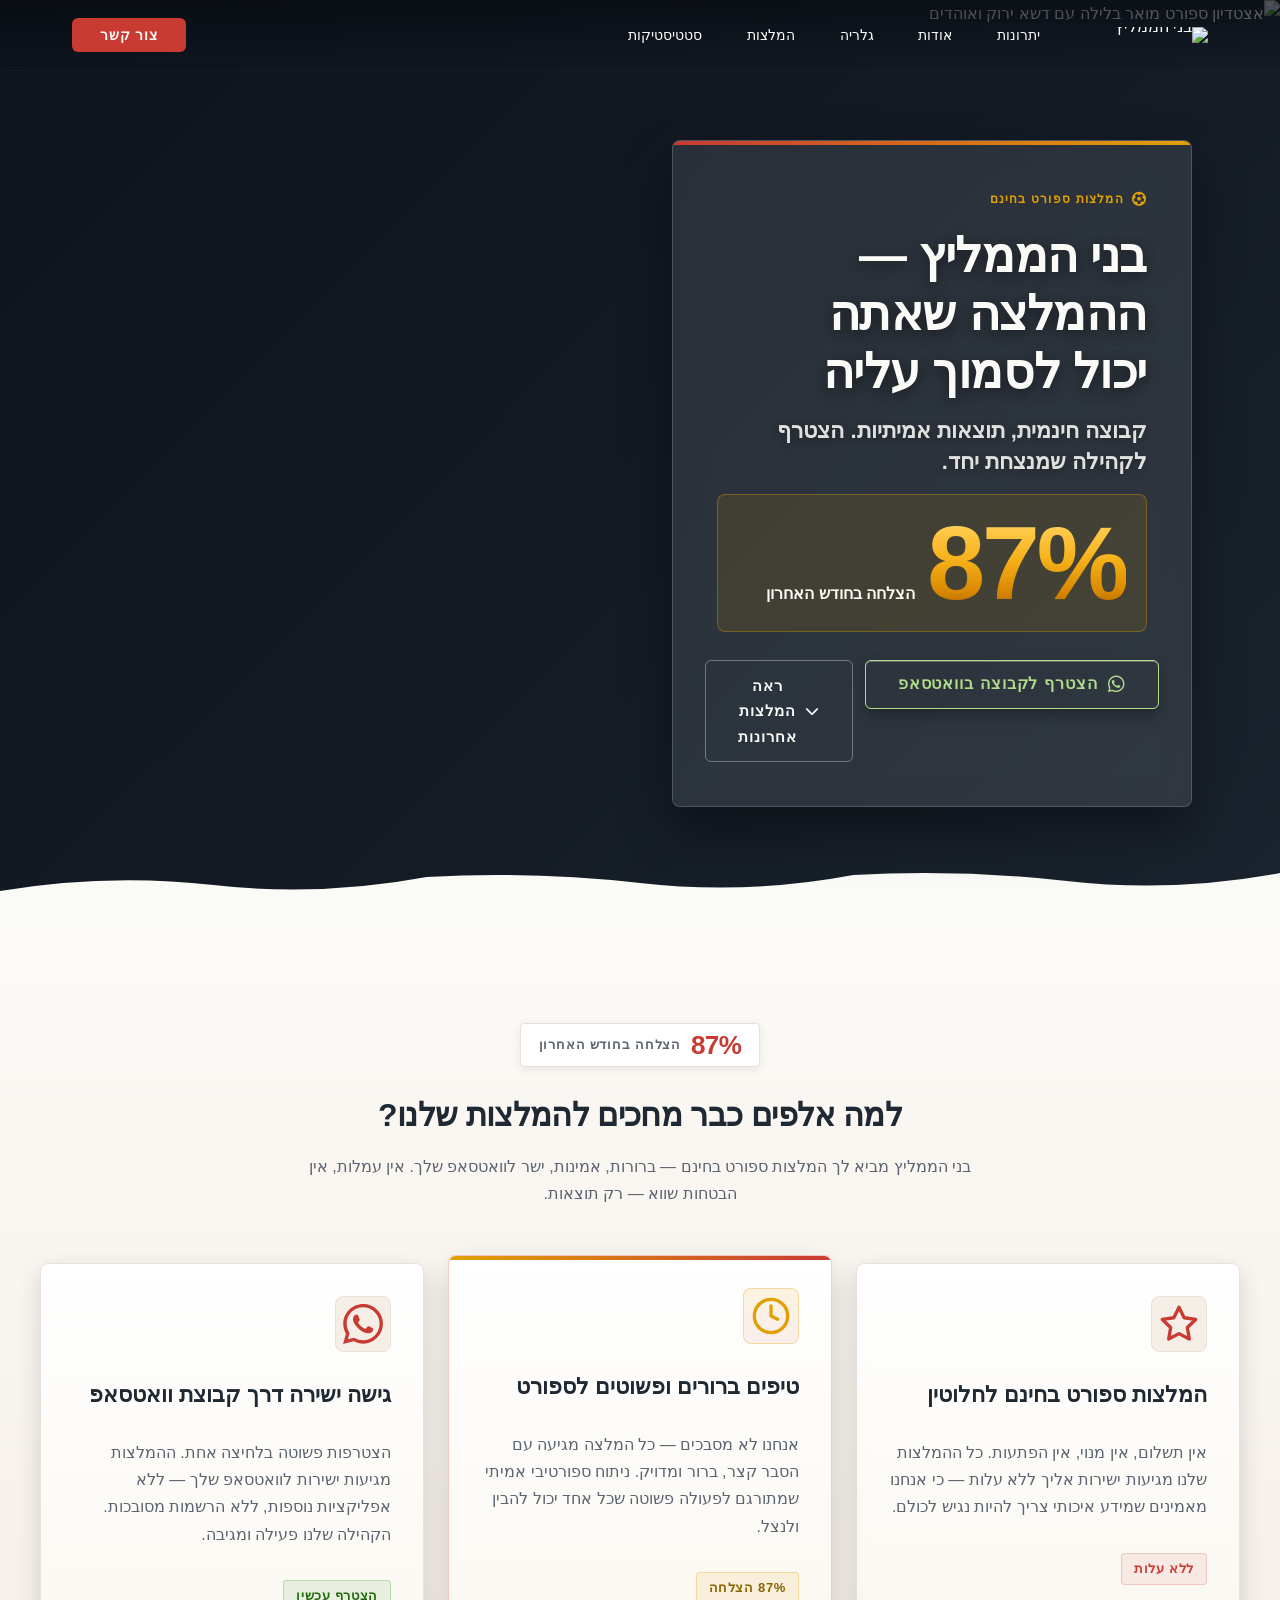
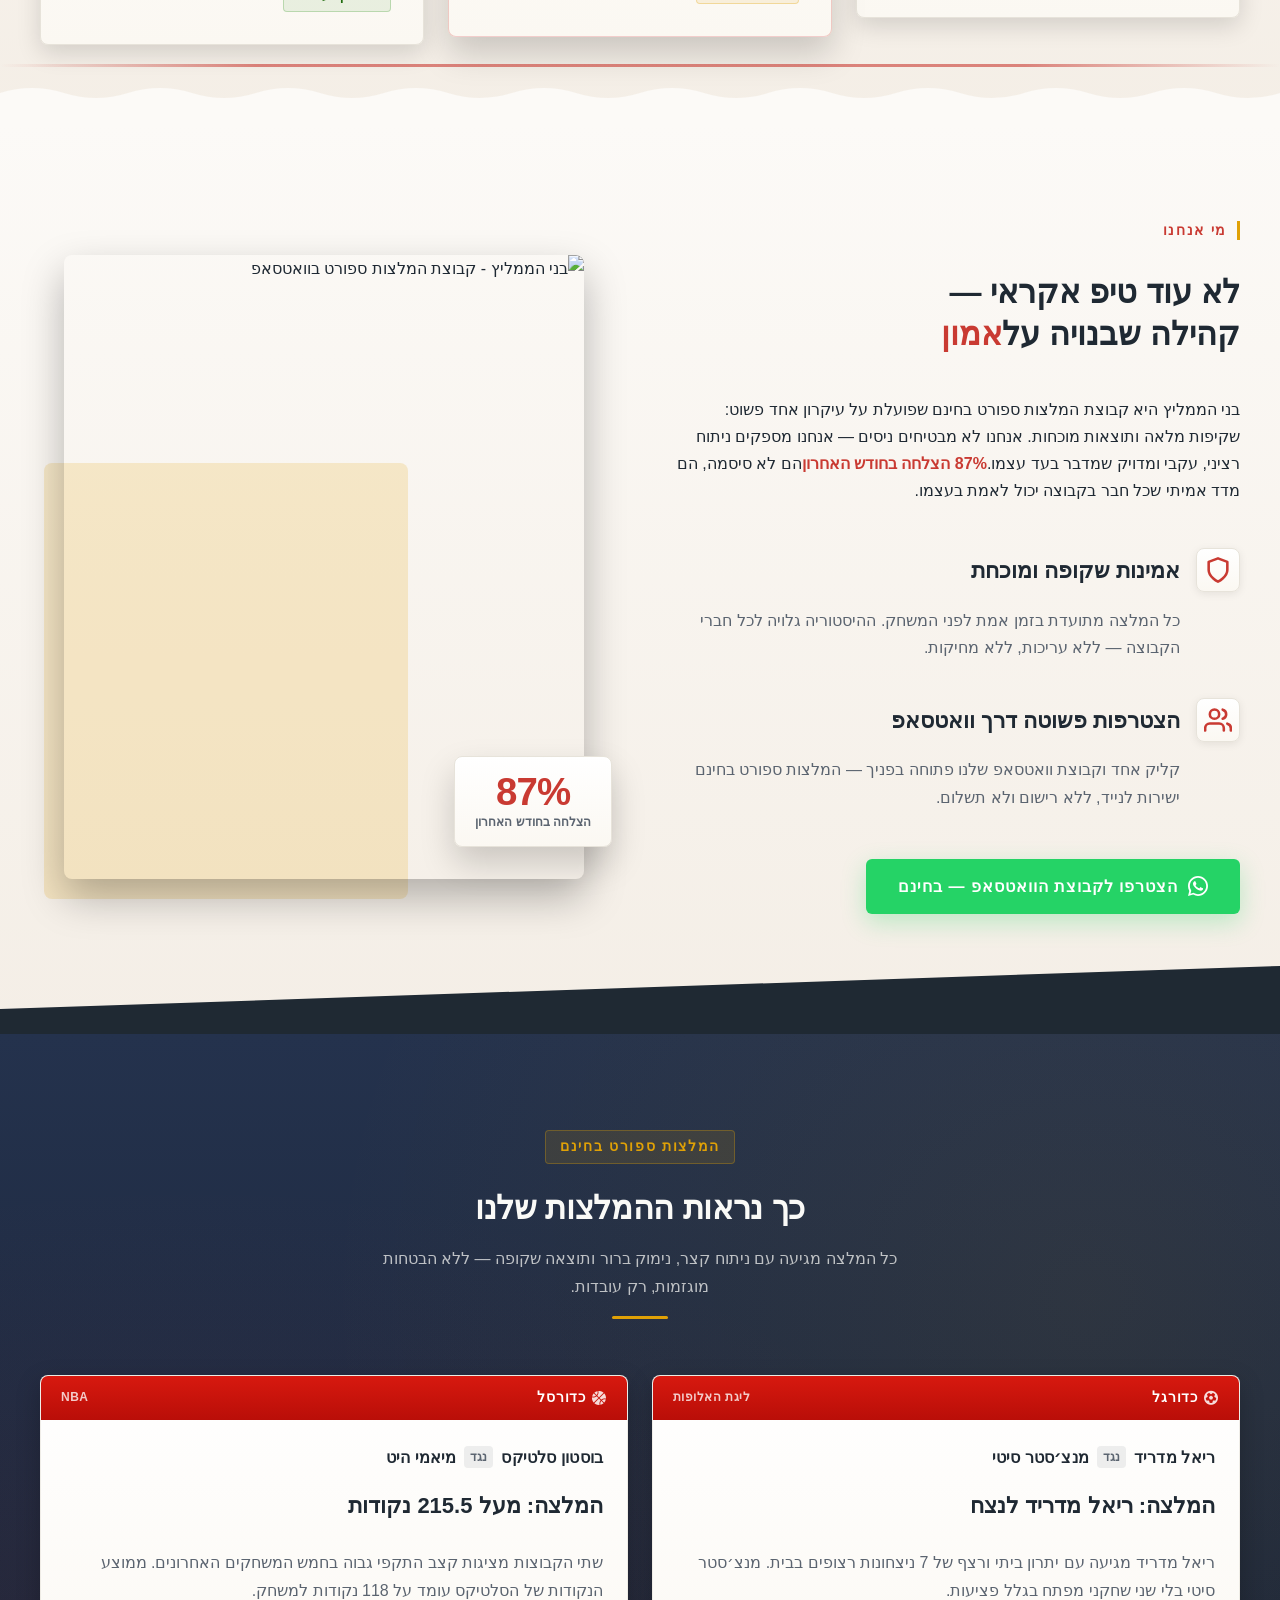
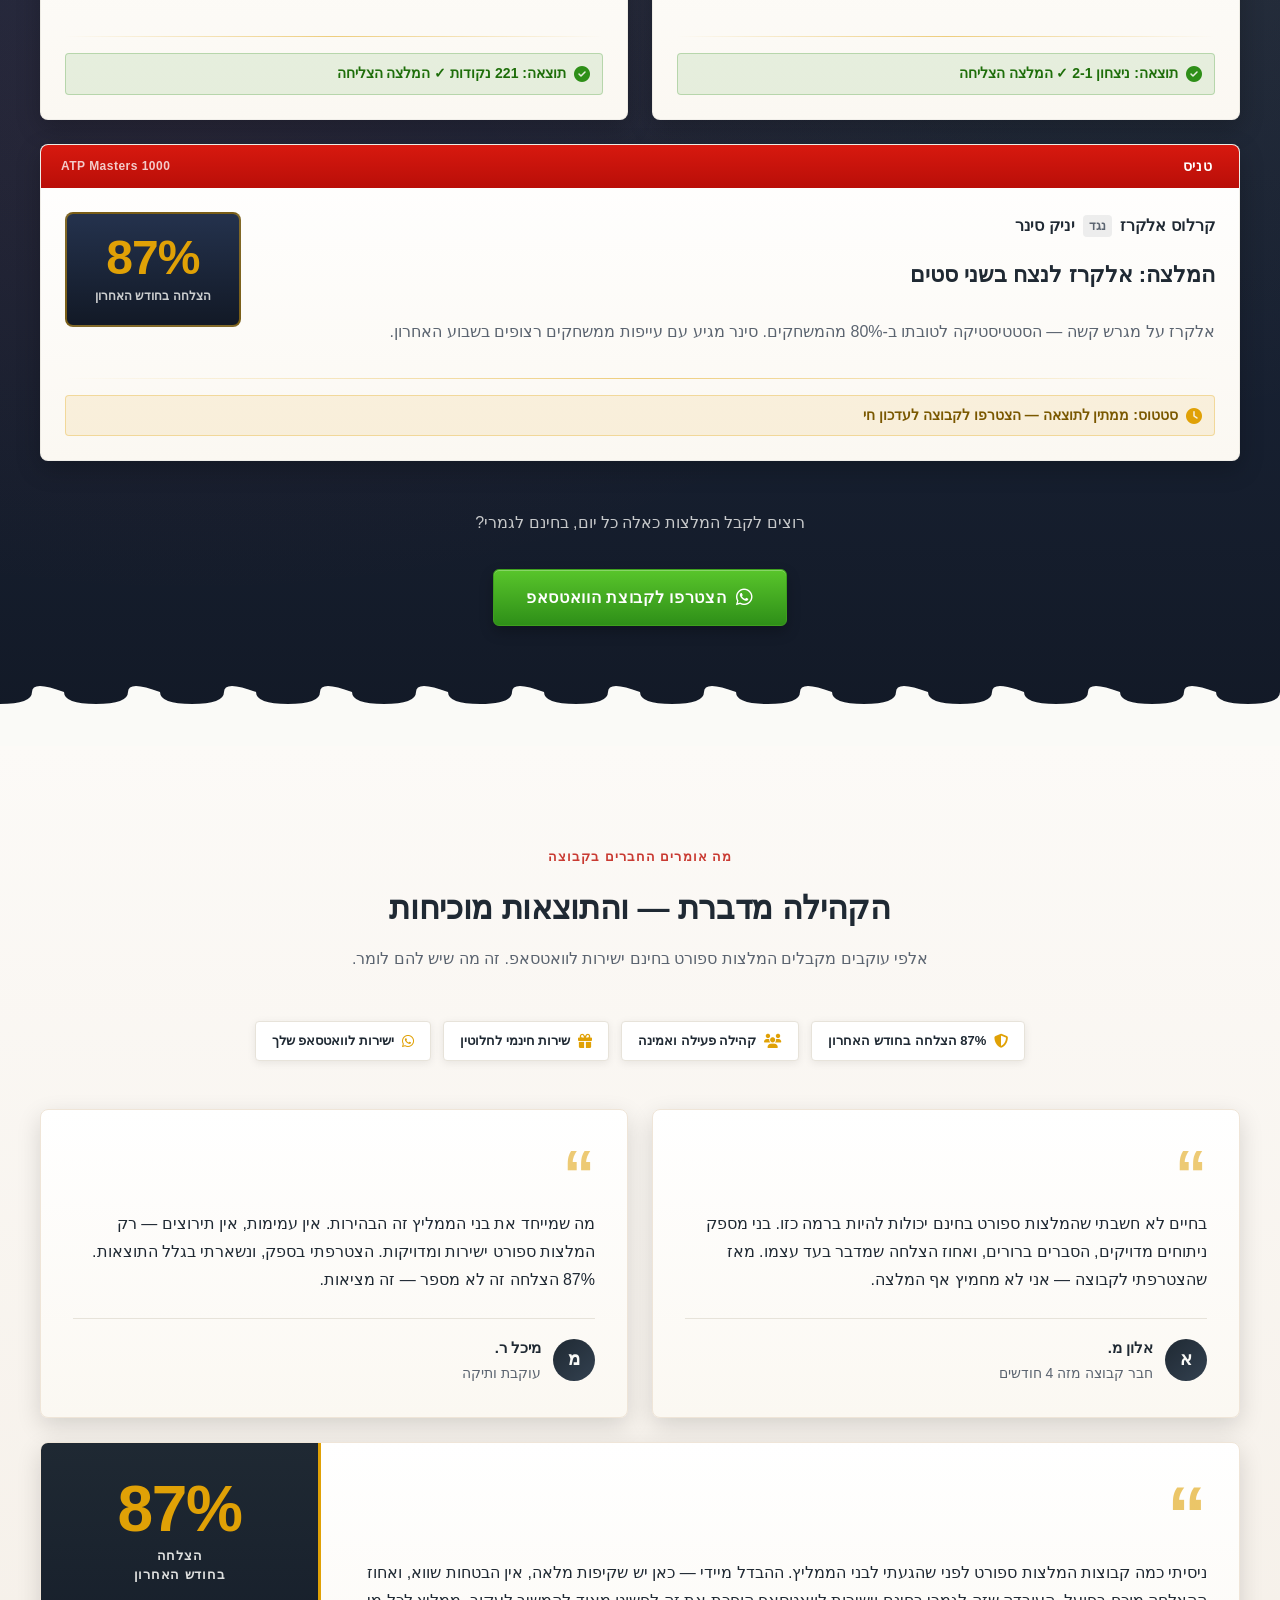
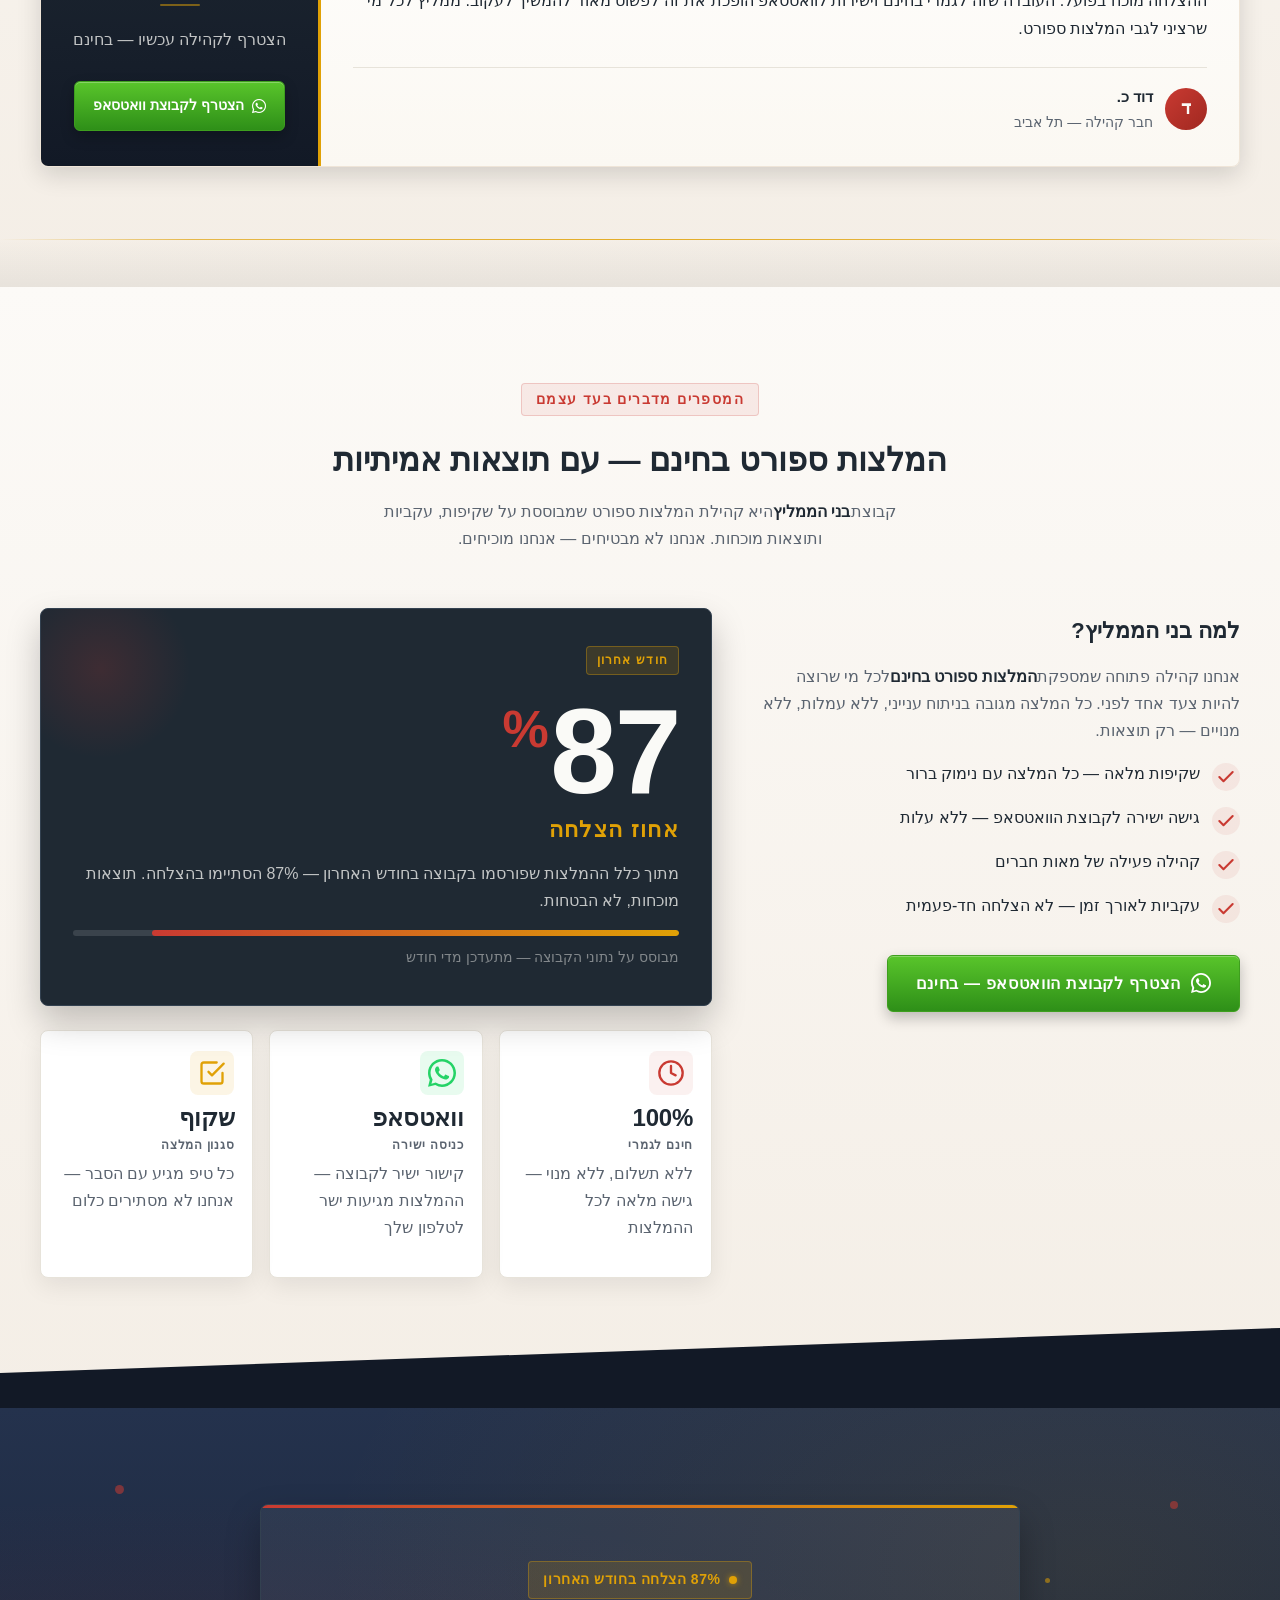
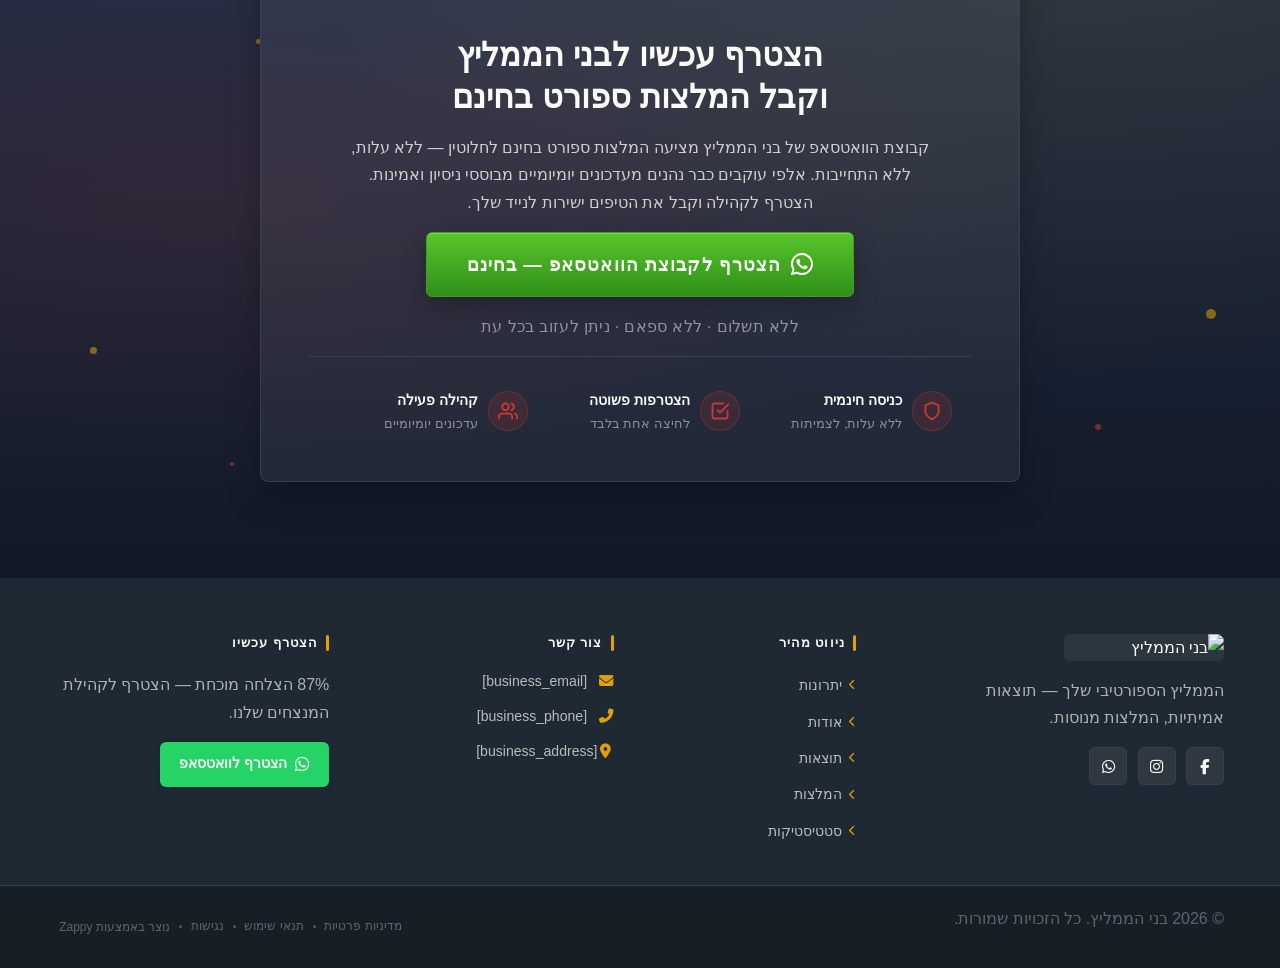
==== public/index.html @ daef1b55 "Background sync: Progressive GitHub Sync" ====
<!doctype html><html dir="rtl" lang="he"><head><meta charset="UTF-8"><meta content="width=device-width,initial-scale=1" name="viewport"><meta content="index, follow" name="robots"><title>המלצות ספורט בחינם — בני הממליץ</title><meta content="A free sports recommendations group called &#39;Beni HaMemalitz&#39; (Beni the Recommender), boasting an impressive 87% success rate in the last month. The brand is bui" name="description"><meta content="המלצות ספורט בחינם, קבוצת וואטסאפ המלצות ספורט, טיפים לספורט ישראל, המלצות ספורט" name="keywords"><link href="/assets/favicon.ico" rel="icon" type="image/x-icon"><link href="/assets/favicon-16x16.png" rel="icon" type="image/png" sizes="16x16"><link href="/assets/favicon-32x32.png" rel="icon" type="image/png" sizes="32x32"><link href="/assets/favicon-48x48.png" rel="icon" type="image/png" sizes="48x48"><link href="/assets/favicon-192x192.png" rel="icon" type="image/png" sizes="192x192"><link href="/assets/favicon-512x512.png" rel="icon" type="image/png" sizes="512x512"><link href="/assets/apple-touch-icon.png" rel="apple-touch-icon"><script>!function(){"use strict";var t="ee9b711c-0c87-40ab-a0d4-803b7d81952b",e="https://api.zappy5.com/api/analytics/track",a=18e5,n=2592e6,o=!0,i=!0,r=!0;var s=function(){var e="zappy_visitor_"+t,a=null;try{if(a=localStorage.getItem(e)){var o=JSON.parse(a),i=Date.now();if(i-o.created<n)return o.lastSeen=i,localStorage.setItem(e,JSON.stringify(o)),o.id}}catch(t){console.warn("Zappy Analytics: LocalStorage not available")}var r="zv_"+Date.now()+"_"+Math.random().toString(36).substr(2,9);try{localStorage.setItem(e,JSON.stringify({id:r,created:Date.now(),lastSeen:Date.now()}))}catch(t){}return r}(),c=function(){var e="zappy_session_"+t,n=null;try{if(n=sessionStorage.getItem(e)){var o=JSON.parse(n),i=Date.now();if(i-o.timestamp<a)return o.timestamp=i,sessionStorage.setItem(e,JSON.stringify(o)),o.id}}catch(t){console.warn("Zappy Analytics: SessionStorage not available")}var r="zs_"+Date.now()+"_"+Math.random().toString(36).substr(2,9);try{sessionStorage.setItem(e,JSON.stringify({id:r,timestamp:Date.now()}))}catch(t){}return r}();function l(a,n){n=n||{};var o={website_id:t,event_type:a,page_path:window.location.pathname,referrer:document.referrer||"direct",visitor_id:s,session_id:c,metadata:n};if(navigator.sendBeacon){var i=new Blob([JSON.stringify(o)],{type:"application/json"});navigator.sendBeacon(e,i)}else fetch(e,{method:"POST",headers:{"Content-Type":"application/json"},body:JSON.stringify(o),keepalive:!0}).catch(function(t){console.warn("Zappy Analytics: Failed to track event",t)})}o&&l("pageview",{title:document.title,url:window.location.href}),i&&document.addEventListener("click",function(t){var e=t.target;if("BUTTON"===e.tagName||e.closest("button")){var a="BUTTON"===e.tagName?e:e.closest("button");l("click",{element:"button",text:a.textContent.trim().substring(0,100),id:a.id||null,class:a.className||null})}else if("A"===e.tagName||e.closest("a")){var n="A"===e.tagName?e:e.closest("a");l("navigation",{element:"link",text:n.textContent.trim().substring(0,100),href:n.href,external:n.hostname!==window.location.hostname})}},!0),r&&document.addEventListener("submit",function(t){var e=t.target;l("form_submit",{form_id:e.id||null,form_name:e.name||null,form_action:e.action||null,form_method:e.method||"GET"})},!0);var d=Date.now();window.addEventListener("beforeunload",function(){l("page_unload",{time_on_page:Math.floor((Date.now()-d)/1e3),page_path:window.location.pathname})}),window.zappyAnalytics={track:l,getVisitorId:function(){return s},getSessionId:function(){return c}}}()</script><meta content="המלצות ספורט בחינם — בני הממליץ" property="og:title"><meta content="A free sports recommendations group called 'Beni HaMemalitz' (Beni the Recommender), boasting an impressive 87% success rate in the last month. The brand is bui" property="og:description"><meta content="website" property="og:type"><meta content="he_IL" property="og:locale"><meta content="summary_large_image" name="twitter:card"><meta content="המלצות ספורט בחינם — בני הממליץ" name="twitter:title"><meta content="A free sports recommendations group called 'Beni HaMemalitz' (Beni the Recommender), boasting an impressive 87% success rate in the last month. The brand is bui" name="twitter:description"><link href="https://cdnjs.cloudflare.com/ajax/libs/font-awesome/6.4.0/css/all.min.css" rel="stylesheet"><link href="/assets/favicon.ico" rel="icon" type="image/x-icon"><link href="/assets/favicon-16x16.png" rel="icon" type="image/png" sizes="16x16"><link href="/assets/favicon-32x32.png" rel="icon" type="image/png" sizes="32x32"><link href="/assets/favicon-48x48.png" rel="icon" type="image/png" sizes="48x48"><link href="/assets/favicon-192x192.png" rel="icon" type="image/png" sizes="192x192"><link href="/assets/favicon-512x512.png" rel="icon" type="image/png" sizes="512x512"><link href="/assets/apple-touch-icon.png" rel="apple-touch-icon"><link href="https://cdn.jsdelivr.net/npm/vanilla-cookieconsent@3/dist/cookieconsent.css" rel="stylesheet"><script src="https://cdn.jsdelivr.net/npm/vanilla-cookieconsent@3/dist/cookieconsent.umd.js"></script><script src="https://cdn.jsdelivr.net/gh/mickidum/acc_toolbar/acctoolbar/acctoolbar.min.js"></script><link href="/styles.css" rel="stylesheet"><style id="zappy-dropdown-submenu-styles">#navMenu li:has(.sub-menu),.nav-menu li:has(.sub-menu),.navbar li:has(.sub-menu),nav li:has(.sub-menu){position:relative}#navMenu .sub-menu,.nav-menu .sub-menu,.navbar .sub-menu,nav .sub-menu{display:block!important;position:absolute!important;top:100%;left:0;min-width:220px;background:#fff;border-radius:8px;box-shadow:0 8px 25px rgba(0,0,0,.15);padding:8px 0;opacity:0;visibility:hidden;transform:translateY(10px);transition:all .3s ease;z-index:1000;list-style:none;pointer-events:none}#navMenu li:hover>.sub-menu,.nav-menu li:hover>.sub-menu,.navbar li:hover>.sub-menu,nav li:hover>.sub-menu{opacity:1!important;visibility:visible!important;transform:translateY(0)!important;pointer-events:auto!important}.sub-menu li{list-style:none;margin:0;padding:0}.sub-menu a{display:block!important;padding:10px 16px!important;color:var(--text-dark,#333)!important;font-weight:500;text-decoration:none;white-space:nowrap;transition:background-color .2s}.sub-menu a:hover{background-color:#f5f5f5}[dir=rtl] .nav-menu .sub-menu,[dir=rtl] .navbar .sub-menu,[dir=rtl] nav .sub-menu,html[lang=ar] .nav-menu .sub-menu,html[lang=ar] .navbar .sub-menu,html[lang=ar] nav .sub-menu,html[lang=he] .nav-menu .sub-menu,html[lang=he] .navbar .sub-menu,html[lang=he] nav .sub-menu{left:auto!important;right:0!important}.sub-menu:empty,.sub-menu:not(:has(li)),.sub-menu:not(:has(li:not(.zappy-hidden-menu-item))){display:none!important;opacity:0!important;visibility:hidden!important;pointer-events:none!important}li:has(.menu-group-title):hover>.sub-menu{opacity:1!important;visibility:visible!important;transform:translateY(0)!important;pointer-events:auto!important}#navMenu>li>.menu-group-title,.nav-menu>li>.menu-group-title{display:inline-block;padding:.5rem 1rem;cursor:default;user-select:none}@media (max-width:768px){#navMenu .sub-menu,.nav-menu .sub-menu,.navbar .sub-menu,nav .sub-menu{position:static!important;transform:none!important;box-shadow:none!important;background:0 0!important;max-height:0;overflow:hidden;opacity:0;visibility:hidden;transition:max-height .3s ease,opacity .3s ease;padding:0!important;border-radius:0!important}.sub-menu.mobile-expanded{max-height:500px!important;opacity:1!important;visibility:visible!important;padding:8px 0 8px 16px!important}[dir=rtl] .sub-menu.mobile-expanded,html[lang=he] .sub-menu.mobile-expanded{padding:8px 16px 8px 0!important}#navMenu li:hover>.sub-menu,.nav-menu li:hover>.sub-menu,.navbar li:hover>.sub-menu,nav li:hover>.sub-menu{opacity:0;visibility:hidden;pointer-events:none}#navMenu li>.sub-menu.mobile-expanded,.nav-menu li>.sub-menu.mobile-expanded,.navbar li>.sub-menu.mobile-expanded,nav li>.sub-menu.mobile-expanded{opacity:1!important;visibility:visible!important;pointer-events:auto!important}#navMenu li:has(.sub-menu),.nav-menu li:has(.sub-menu),.navbar li:has(.sub-menu),nav li:has(.sub-menu){display:flex!important;flex-wrap:wrap!important;align-items:center!important;position:relative!important;min-height:44px!important}#navMenu li:has(.sub-menu)>a,.nav-menu li:has(.sub-menu)>a,.navbar li:has(.sub-menu)>a,nav li:has(.sub-menu)>a{flex:1!important;min-width:0!important}#navMenu li:has(.sub-menu)>.menu-group-title,.nav-menu li:has(.sub-menu)>.menu-group-title,.navbar li:has(.sub-menu)>.menu-group-title,nav li:has(.sub-menu)>.menu-group-title{flex:1!important;min-width:0!important;padding:0!important;line-height:inherit!important}#navMenu li:has(.sub-menu)>.sub-menu,.nav-menu li:has(.sub-menu)>.sub-menu,.navbar li:has(.sub-menu)>.sub-menu,nav li:has(.sub-menu)>.sub-menu{flex-basis:100%!important;width:100%!important}#navMenu li:has(.sub-menu)>a [class*=arrow],#navMenu li:has(.sub-menu)>a [class*=chevron],.nav-menu li:has(.sub-menu)>a .fa-angle-down,.nav-menu li:has(.sub-menu)>a .fa-chevron-down,.nav-menu li:has(.sub-menu)>a [class*=arrow],.nav-menu li:has(.sub-menu)>a [class*=chevron],nav li:has(.sub-menu)>a [class*=arrow],nav li:has(.sub-menu)>a [class*=chevron]{display:none!important;visibility:hidden!important}.mobile-submenu-toggle{display:flex!important;align-items:center!important;justify-content:center!important;width:44px!important;height:auto!important;background:0 0!important;border:none!important;cursor:pointer!important;color:var(--text-dark)!important;position:static!important;flex-shrink:0!important;align-self:stretch!important;z-index:2!important;padding:0!important;margin:0!important}.mobile-submenu-toggle::after{content:''!important;width:0!important;height:0!important;border-left:6px solid transparent!important;border-right:6px solid transparent!important;border-top:7px solid currentColor!important;transition:transform .3s ease!important}.mobile-submenu-toggle.expanded::after{transform:rotate(180deg)!important}.sub-menu a{padding:10px 0!important;display:block!important;color:var(--text-dark)!important}.navbar .sub-menu li a,.zappy-products-dropdown .sub-menu a,nav.navbar .sub-menu li a{color:var(--text-dark)!important}}@media (min-width:769px){.mobile-submenu-toggle{display:none!important}}</style><style id="mobile-lang-menu-deployed-css">@media (max-width:768px){.lang-switcher,.nav-container .lang-switcher,.nav-cta-container .lang-switcher,.nav-ecommerce-icons .lang-switcher,.nav-icons-left .lang-switcher,.navbar .lang-switcher,.navbar .nav-cta-container .lang-switcher{display:none!important}.mobile-lang-menu{width:100%;border-top:1px solid rgba(128,128,128,.2);padding:8px 0 0 0;margin-top:8px}.mobile-lang-toggle{display:flex!important;align-items:center;justify-content:space-between;width:100%;padding:12px 16px;background:0 0;border:none;cursor:pointer;font-size:15px;color:inherit;font-family:inherit}.mobile-lang-toggle::after{content:'';display:inline-block;width:8px;height:8px;border-right:2px solid currentColor;border-bottom:2px solid currentColor;transform:rotate(45deg);transition:transform .3s ease;margin-left:8px}.mobile-lang-toggle.expanded::after{transform:rotate(-135deg)}.mobile-lang-options{max-height:0;overflow:hidden;transition:max-height .3s ease}.mobile-lang-options.expanded{max-height:300px}.mobile-lang-option{display:flex!important;align-items:center;gap:10px;padding:10px 24px;text-decoration:none;color:inherit;font-size:14px;font-family:inherit}.mobile-lang-option:hover{background:rgba(128,128,128,.1)}.mobile-lang-option.active{font-weight:600;opacity:.7;pointer-events:none}.mobile-lang-option img{width:20px;height:20px;border-radius:50%}}@media (min-width:769px){.mobile-lang-menu{display:none!important}}</style><style id="zappy-widget-visibility">#mic-access-tool-box,#mic-access-tool-general-button,#mic-init-access-tool #mic-access-tool-box,#mic-init-access-tool #mic-access-tool-general-button,#mic-init-access-tool .mic-access-tool-general-button,._access-icon,._access-menu,.mic-access-tool-box,.mic-access-tool-general-button,div[id*=mic-access-tool-box]{display:none!important;visibility:hidden!important;opacity:0!important;pointer-events:none!important}</style></head><body><nav class="navbar" dir="rtl"><button aria-label="Menu" class="mobile-toggle" id="mobileToggle"><svg viewBox="0 0 24 24" fill="none" height="24" width="24" class="hamburger-icon"><path d="M3 12h18M3 6h18M3 18h18" stroke="currentColor" stroke-linecap="round" stroke-width="2"></path></svg><svg viewBox="0 0 24 24" fill="none" height="24" width="24" class="close-icon" style="display:none"><path d="M18 6L6 18M6 6l12 12" stroke="currentColor" stroke-linecap="round" stroke-width="2"></path></svg></button><button aria-label="Call" class="phone-header-btn" data-phone="[business_phone]"><svg viewBox="0 0 24 24" fill="currentColor" height="20" width="20"><path d="M22 16.92v3a2 2 0 0 1-2.18 2 19.79 19.79 0 0 1-8.63-3.07 19.5 19.5 0 0 1-6-6 19.79 19.79 0 0 1-3.07-8.67A2 2 0 0 1 4.11 2h3a2 2 0 0 1 2 1.72 12.84 12.84 0 0 0 .7 2.81 2 2 0 0 1-.45 2.11L8.09 9.91a16 16 0 0 0 6 6l1.27-1.27a2 2 0 0 1 2.11-.45 12.84 12.84 0 0 0 2.81.7A2 2 0 0 1 22 16.92z"></path></svg></button><div class="nav-container"><div class="nav-right-group"><div class="nav-brand"><a href="/" class="logo-link"><img alt="בני הממליץ" class="logo" src="/assets/business-logo.webp"></a></div><ul class="nav-menu" id="navMenu"><li><a href="#features">יתרונות</a></li><li><a href="#about">אודות</a></li><li><a href="#showcase">גלריה</a></li><li><a href="#testimonials">המלצות</a></li><li><a href="#stats">סטטיסטיקות</a></li></ul></div><div class="nav-cta-container"><a href="#cta" class="nav-cta-btn">צור קשר</a></div></div></nav><script>window.addEventListener("load",function(){const e=document.querySelector(".navbar, nav, header");if(!e)return void console.log("[Navbar] Navbar element not found");let t=document.getElementById("mobileToggle")||document.querySelector(".mobile-toggle")||document.querySelector(".hamburger")||document.querySelector(".hamburger-menu")||document.querySelector(".menu-toggle")||document.querySelector(".burger-menu")||document.querySelector('[aria-label="Menu"]')||document.querySelector('[aria-label="תפריט"]');const o=document.querySelector(".phone-header-btn"),n=window.getComputedStyle(e);let r=n.backgroundColor;if(console.log("[Navbar] Initial navbar background:",r),"transparent"===r||"rgba(0, 0, 0, 0)"===r||r.startsWith("rgba")&&r.includes(", 0)")){const e=n.backgroundImage;if(e&&"none"!==e)console.log("[Navbar] Navbar has background image/gradient, using dark text"),r="rgb(240, 240, 240)";else{const e=window.getComputedStyle(document.body).backgroundColor;console.log("[Navbar] Navbar transparent, using body background:",e),r=e}}const i=r.match(/\d+/g);if(i&&i.length>=3){const e=(.299*parseInt(i[0])+.587*parseInt(i[1])+.114*parseInt(i[2]))/255;console.log("[Navbar] Mobile button colors preserved from Claude CSS (luminance:",e.toFixed(2)+")");const n=document.createElement("style");n.id="zappy-mobile-nav-fix";document.documentElement.lang;document.documentElement.dir,n.textContent='\n        /* Hide mobile buttons on desktop, show only on mobile */\n        @media (min-width: 769px) {\n          .mobile-toggle,\n          .phone-header-btn {\n            display: none !important;\n          }\n        }\n        \n        /* Show and position mobile buttons correctly on mobile */\n        @media (max-width: 768px) {\n          .mobile-toggle,\n          .phone-header-btn {\n            position: absolute !important;\n            top: 50% !important;\n            transform: translateY(-50%) !important;\n            z-index: 1001 !important;\n            display: flex !important;\n            align-items: center !important;\n            justify-content: center !important;\n            width: 36px !important;\n            height: 36px !important;\n            border-radius: 50% !important;\n            border: none !important;\n            cursor: pointer !important;\n            padding: 6px !important;\n            background: none !important;\n            color: var(--nav-text, var(--text-dark)) !important;\n          }\n          \n          /* LTR positioning (default): hamburger LEFT, phone RIGHT */\n          html:not([dir="rtl"]):not([lang="he"]):not([lang="ar"]) .mobile-toggle,\n          html[dir="ltr"] .mobile-toggle {\n            left: 12px !important;\n            right: auto !important;\n          }\n          html:not([dir="rtl"]):not([lang="he"]):not([lang="ar"]) .phone-header-btn,\n          html[dir="ltr"] .phone-header-btn {\n            right: 12px !important;\n            left: auto !important;\n          }\n          \n          /* RTL positioning: hamburger RIGHT, phone LEFT */\n          html[dir="rtl"] .mobile-toggle,\n          html[lang="he"] .mobile-toggle,\n          html[lang="ar"] .mobile-toggle {\n            right: 12px !important;\n            left: auto !important;\n          }\n          html[dir="rtl"] .phone-header-btn,\n          html[lang="he"] .phone-header-btn,\n          html[lang="ar"] .phone-header-btn {\n            left: 12px !important;\n            right: auto !important;\n          }\n          \n          /* CRITICAL: Ensure nav-container has min-height on mobile */\n          /* All children are positioned absolutely/fixed on mobile, so height:auto collapses to 0 */\n          .nav-container {\n            min-height: 70px !important;\n            position: relative !important;\n          }\n          \n          /* Ensure SVG icons are properly sized and inherit color */\n          .mobile-toggle svg,\n          .phone-header-btn svg {\n            width: 24px !important;\n            height: 24px !important;\n            /* Don\'t force display - let JavaScript control hamburger/close toggle */\n          }\n          \n          /* Reset nav-cta-container on mobile - remove desktop box-shadow/padding */\n          /* that creates a visible ghost box when CTA button is hidden */\n          .nav-cta-container {\n            box-shadow: none !important;\n            padding: 0 !important;\n          }\n          \n          /* Hide nav-cta-container entirely on mobile when there\'s no lang-switcher */\n          /* (only the CTA button is inside, and it\'s hidden on mobile) */\n          .nav-cta-container:not(:has(.lang-switcher)) {\n            display: none !important;\n          }\n          \n          /* CRITICAL: Prevent hero image fade gradient from bleeding over headline text */\n          /* The .image-fade-gradient has bottom: -30px (extends below parent) */\n          /* On mobile stacked layout, this overlaps the h1 text below the image */\n          .hero-image-column {\n            overflow: hidden !important;\n          }\n          .image-fade-gradient {\n            bottom: 0 !important;\n          }\n          \n          /* Hide desktop language switcher on mobile - hamburger menu handles it */\n          /* High specificity to override stored CSS */\n          .lang-switcher,\n          .nav-cta-container .lang-switcher,\n          .nav-container .lang-switcher,\n          .navbar .lang-switcher,\n          .navbar .nav-cta-container .lang-switcher {\n            display: none !important;\n          }\n        }\n      ';const r=document.getElementById("zappy-mobile-nav-fix");r&&r.remove(),document.head.appendChild(n),console.log("[Navbar] Critical CSS injected for mobile nav positioning");const l=window.innerWidth<=768;if(t){const e=t.querySelector(".hamburger-icon"),o=t.querySelector(".close-icon");e&&(e.style.setProperty("width","24px","important"),e.style.setProperty("height","24px","important"),e.style.setProperty("display","block","important")),o&&(o.style.setProperty("width","24px","important"),o.style.setProperty("height","24px","important"),o.style.setProperty("display","none","important")),l?(t.style.setProperty("position","absolute","important"),t.style.setProperty("top","50%","important"),t.style.setProperty("transform","translateY(-50%)","important"),t.style.setProperty("z-index","1001","important"),t.style.removeProperty("left"),t.style.removeProperty("right"),console.log("[Navbar] Mobile toggle positioning applied (mobile viewport)")):(t.style.removeProperty("position"),t.style.removeProperty("top"),t.style.removeProperty("transform"),t.style.removeProperty("z-index"),t.style.removeProperty("left"),t.style.removeProperty("right"),console.log("[Navbar] Desktop viewport - cleared mobile toggle inline positioning"))}if(o){const e=o.querySelector("svg");e&&(e.style.width="24px",e.style.height="24px",e.setAttribute("width","24"),e.setAttribute("height","24")),l?(o.style.setProperty("position","absolute","important"),o.style.setProperty("top","50%","important"),o.style.setProperty("transform","translateY(-50%)","important"),o.style.setProperty("z-index","1001","important"),o.style.removeProperty("left"),o.style.removeProperty("right"),console.log("[Navbar] Phone button positioning applied (mobile viewport)")):(o.style.removeProperty("position"),o.style.removeProperty("top"),o.style.removeProperty("transform"),o.style.removeProperty("z-index"),o.style.removeProperty("left"),o.style.removeProperty("right"),console.log("[Navbar] Desktop viewport - cleared phone button inline positioning"))}}else console.log("[Navbar] Could not parse background color:",r);t=document.getElementById("mobileToggle")||document.querySelector(".mobile-toggle")||document.querySelector(".hamburger")||document.querySelector(".hamburger-menu")||document.querySelector(".menu-toggle")||document.querySelector(".burger-menu")||document.querySelector('[aria-label="Menu"]')||document.querySelector('[aria-label="תפריט"]');const l=document.getElementById("navMenu")||document.querySelector(".nav-menu")||document.querySelector(".nav-links")||document.querySelector("nav ul:not(.submenu)");if(!t||!l)return void console.log("[Navbar] Mobile toggle or menu not found:",{toggle:!!t,menu:!!l});l.id||(l.id="navMenu"),console.log("[Navbar] Initializing mobile menu...");const a=t.cloneNode(!0);t.parentNode.replaceChild(a,t),a.addEventListener("click",function(e){e.preventDefault(),e.stopPropagation();const t=this.querySelector(".hamburger-icon"),o=this.querySelector(".close-icon");l.classList.contains("active")?(l.classList.remove("active"),t&&t.style.setProperty("display","block","important"),o&&o.style.setProperty("display","none","important"),document.body.style.overflow="",console.log("[Navbar] Menu closed")):(l.classList.add("active"),t&&t.style.setProperty("display","none","important"),o&&o.style.setProperty("display","block","important"),document.body.style.overflow="hidden",console.log("[Navbar] Menu opened"))}),l.querySelectorAll("a").forEach(function(e){e.addEventListener("click",function(){if("#"===this.getAttribute("href"))return;const e=a.querySelector(".hamburger-icon"),t=a.querySelector(".close-icon");l.classList.remove("active"),e&&e.style.setProperty("display","block","important"),t&&t.style.setProperty("display","none","important"),document.body.style.overflow="",console.log("[Navbar] Menu closed (link clicked)")})});var s=l.querySelectorAll(".dropdown-toggle");s.forEach(function(e){e.addEventListener("click",function(e){e.preventDefault(),e.stopPropagation();var t=this.closest(".nav-dropdown");t&&(t.parentNode.querySelectorAll(".nav-dropdown.open").forEach(function(e){e!==t&&e.classList.remove("open")}),t.classList.toggle("open"),console.log("[Navbar] Dropdown toggled:",t.classList.contains("open")?"open":"closed"))})}),document.addEventListener("click",function(e){e.target.closest(".nav-dropdown")||document.querySelectorAll(".nav-dropdown.open").forEach(function(e){e.classList.remove("open")})}),console.log("[Navbar] Dropdown handlers initialized for "+s.length+" dropdowns"),o&&o.addEventListener("click",function(){const e=document.querySelectorAll('a[href^="tel:"]'),t=e.length>0?e[0].getAttribute("href").replace("tel:",""):"[business_phone]";window.location.href="tel:"+t,console.log("[Navbar] Phone button clicked")}),console.log("[Navbar] Mobile menu initialized successfully");const p=function(){const e=document.querySelector(".whatsapp-float");e&&(window.innerWidth>=769?(e.style.setProperty("display","none","important"),e.style.setProperty("visibility","hidden","important"),e.style.setProperty("opacity","0","important"),e.style.setProperty("pointer-events","none","important"),console.log("[WhatsApp] Button hidden on desktop")):(e.style.removeProperty("display"),e.style.removeProperty("visibility"),e.style.removeProperty("opacity"),e.style.removeProperty("pointer-events"),console.log("[WhatsApp] Button visible on mobile")))};let c;p(),window.addEventListener("resize",function(){clearTimeout(c),c=setTimeout(p,100)})})</script><main><section class="index-hero-section" data-layout-spec="בית-hero" dir="rtl" id="hero" data-hero-type="fullscreen-scrim"><div class="index-hero-bg"><img alt="אצטדיון ספורט מואר בלילה עם דשא ירוק ואוהדים" class="zappy-editable-image" src="/assets/site-index-hero-image-1.webp" data-context="Dramatic wide-angle stadium at night with bright floodlights illuminating a lush green football pitch, crowd in the background, atmosphere of excitement and anticipation, photorealistic, cinematic sports photography, high contrast lighting, Israeli sports context" data-placeholder="index-hero-image-1" height="700" width="1200" data-element-id="img-1774727957556-zq7kiatjz" data-element-type="image" data-hero-background="true" data-hero-bg="true" data-resize-handler-attached="true"></div><div class="index-hero-scrim" aria-hidden="true"></div><div class="index-hero-container"><div class="index-hero-card"><div class="index-hero-ribbon" aria-hidden="true"></div><div class="index-hero-brand-label"><span class="index-hero-brand-icon"><i class="fa-solid fa-futbol" data-element-id="icon-1774727957555-v536m8z8i" data-element-type="icon" data-icon-type="fontawesome"></i></span><span>המלצות ספורט בחינם</span></div><h1 class="index-hero-h1">בני הממליץ —<br>ההמלצה שאתה<br>יכול לסמוך עליה</h1><h3 class="index-hero-subtitle">קבוצה חינמית, תוצאות אמיתיות. הצטרף לקהילה שמנצחת יחד.</h3><div class="index-hero-stat-block"><div class="index-hero-stat-number">87%</div><div class="index-hero-stat-label">הצלחה בחודש האחרון</div></div><div class="index-hero-ctas" style="text-align:center !important;display:flex !important;justify-content:center !important;align-items:flex-start !important;width:100% !important"><a href="https://chat.whatsapp.com/FGF4bDCophv4e64rrxOBy3?mode=gi_t" class="btn btn-outline btn-secondary index-hero-btn-primary" target="_blank" rel="noopener noreferrer" data-element-id="btn-1774727957549-5px198ofg" data-element-type="button" data-native-element="true" data-text-color="#cde8b5" style="border-color:rgb(177, 221, 139) !important;color:rgb(177, 221, 139) !important;outline:currentcolor;background-color:transparent !important;background-image:none !important"><i class="fa-whatsapp fa-brands"></i>הצטרף לקבוצה בוואטסאפ</a><a href="#recommendations" class="index-hero-btn-secondary" data-element-id="btn-1774727957549-2t77j2lmp" data-element-type="button" data-native-element="true"><i class="fa-solid fa-chevron-down"></i>ראה המלצות אחרונות</a></div></div></div><div class="index-hero-divider-wrapper"><svg viewBox="0 0 1200 72" aria-hidden="true" xmlns="http://www.w3.org/2000/svg" data-no-icon-edit="true" preserveAspectRatio="none"><path d="M0,72 L0,36 Q100,18 200,30 T400,22 Q500,16 600,28 T800,20 Q900,14 1000,26 T1200,18 L1200,72 Z" fill="#FAFAF7"></path></svg></div></section><section class="index-features-section" data-layout-spec="בית-features" dir="rtl" id="features"><div class="index-features-container"><div class="index-features-intro"><div class="index-features-proof-chip"><span class="proof-chip-number">87%</span><span class="proof-chip-label">הצלחה בחודש האחרון</span></div><h2 class="index-features-heading">למה אלפים כבר מחכים להמלצות שלנו?</h2><p class="index-features-subheading">בני הממליץ מביא לך המלצות ספורט בחינם — ברורות, אמינות, ישר לוואטסאפ שלך. אין עמלות, אין הבטחות שווא — רק תוצאות.</p></div><div class="index-features-grid"><article class="index-feature-card"><div class="index-feature-card-icon"><svg viewBox="0 0 24 24" aria-hidden="true" fill="none" height="40" width="40" data-element-type="icon" data-icon-type="svg" stroke="currentColor" stroke-linecap="round" stroke-linejoin="round" stroke-width="2" xmlns="http://www.w3.org/2000/svg"><path d="M12 2L15.09 8.26L22 9.27L17 14.14L18.18 21.02L12 17.77L5.82 21.02L7 14.14L2 9.27L8.91 8.26L12 2Z"></path></svg></div><div class="index-feature-card-content"><h3 class="index-feature-card-title">המלצות ספורט בחינם לחלוטין</h3><p class="index-feature-card-text">אין תשלום, אין מנוי, אין הפתעות. כל ההמלצות שלנו מגיעות ישירות אליך ללא עלות — כי אנחנו מאמינים שמידע איכותי צריך להיות נגיש לכולם.</p><div class="index-feature-card-tag">ללא עלות</div></div></article><article class="index-feature-card index-feature-card--featured"><div class="index-feature-card-accent-bar"></div><div class="index-feature-card-icon index-feature-card-icon--accent"><svg viewBox="0 0 24 24" aria-hidden="true" fill="none" height="40" width="40" data-element-type="icon" data-icon-type="svg" stroke="currentColor" stroke-linecap="round" stroke-linejoin="round" stroke-width="2" xmlns="http://www.w3.org/2000/svg"><circle cx="12" cy="12" r="10"></circle><polyline points="12 6 12 12 16 14"></polyline></svg></div><div class="index-feature-card-content"><h3 class="index-feature-card-title">טיפים ברורים ופשוטים לספורט</h3><p class="index-feature-card-text">אנחנו לא מסבכים — כל המלצה מגיעה עם הסבר קצר, ברור ומדויק. ניתוח ספורטיבי אמיתי שמתורגם לפעולה פשוטה שכל אחד יכול להבין ולנצל.</p><div class="index-feature-card-tag index-feature-card-tag--gold">87% הצלחה</div></div></article><article class="index-feature-card"><div class="index-feature-card-icon"><svg viewBox="0 0 24 24" aria-hidden="true" fill="currentColor" height="40" width="40" data-element-type="icon" data-icon-type="svg" xmlns="http://www.w3.org/2000/svg"><path d="M17.472 14.382c-.297-.149-1.758-.867-2.03-.967-.273-.099-.471-.148-.67.15-.197.297-.767.966-.94 1.164-.173.199-.347.223-.644.075-.297-.15-1.255-.463-2.39-1.475-.883-.788-1.48-1.761-1.653-2.059-.173-.297-.018-.458.13-.606.134-.133.298-.347.446-.52.149-.174.198-.298.298-.497.099-.198.05-.371-.025-.52-.075-.149-.669-1.612-.916-2.207-.242-.579-.487-.5-.669-.51-.173-.008-.371-.01-.57-.01-.198 0-.52.074-.792.372-.272.297-1.04 1.016-1.04 2.479 0 1.462 1.065 2.875 1.213 3.074.149.198 2.096 3.2 5.077 4.487.709.306 1.262.489 1.694.625.712.227 1.36.195 1.871.118.571-.085 1.758-.719 2.006-1.413.248-.694.248-1.289.173-1.413-.074-.124-.272-.198-.57-.347m-5.421 7.403h-.004a9.87 9.87 0 01-5.031-1.378l-.361-.214-3.741.982.998-3.648-.235-.374a9.86 9.86 0 01-1.51-5.26c.001-5.45 4.436-9.884 9.888-9.884 2.64 0 5.122 1.03 6.988 2.898a9.825 9.825 0 012.893 6.994c-.003 5.45-4.437 9.884-9.885 9.884m8.413-18.297A11.815 11.815 0 0012.05 0C5.495 0 .16 5.335.157 11.892c0 2.096.547 4.142 1.588 5.945L.057 24l6.305-1.654a11.882 11.882 0 005.683 1.448h.005c6.554 0 11.89-5.335 11.893-11.893a11.821 11.821 0 00-3.48-8.413Z"></path></svg></div><div class="index-feature-card-content"><h3 class="index-feature-card-title">גישה ישירה דרך קבוצת וואטסאפ</h3><p class="index-feature-card-text">הצטרפות פשוטה בלחיצה אחת. ההמלצות מגיעות ישירות לוואטסאפ שלך — ללא אפליקציות נוספות, ללא הרשמות מסובכות. הקהילה שלנו פעילה ומגיבה.</p><div class="index-feature-card-tag index-feature-card-tag--green">הצטרף עכשיו</div></div></article></div></div><div class="index-features-divider-wrapper"><div class="index-features-ribbon-line"></div><svg viewBox="0 0 1200 60" aria-hidden="true" xmlns="http://www.w3.org/2000/svg" data-no-icon-edit="true" preserveAspectRatio="none"><path d="M0,60 L0,28 Q30,18 60,28 Q90,38 120,28 Q150,18 180,28 Q210,38 240,28 Q270,18 300,28 Q330,38 360,28 Q390,18 420,28 Q450,38 480,28 Q510,18 540,28 Q570,38 600,28 Q630,18 660,28 Q690,38 720,28 Q750,18 780,28 Q810,38 840,28 Q870,18 900,28 Q930,38 960,28 Q990,18 1020,28 Q1050,38 1080,28 Q1110,18 1140,28 Q1170,38 1200,28 L1200,60 Z" fill="#FCFAF7"></path></svg></div></section><section class="index-about-section" data-layout-spec="בית-about" dir="rtl" id="about"><div class="index-about-container"><div class="index-about-grid"><div class="index-about-content"><span class="index-about-eyebrow">מי אנחנו</span><h2 class="index-about-heading">לא עוד טיפ אקראי —<br>קהילה שבנויה על<em>אמון</em></h2><p class="index-about-body">בני הממליץ היא קבוצת המלצות ספורט בחינם שפועלת על עיקרון אחד פשוט: שקיפות מלאה ותוצאות מוכחות. אנחנו לא מבטיחים ניסים — אנחנו מספקים ניתוח רציני, עקבי ומדויק שמדבר בעד עצמו.<strong>87% הצלחה בחודש האחרון</strong>הם לא סיסמה, הם מדד אמיתי שכל חבר בקבוצה יכול לאמת בעצמו.</p><div class="index-about-proof-points"><div class="index-about-proof-item"><div class="index-about-proof-icon"><svg viewBox="0 0 24 24" aria-hidden="true" fill="none" height="28" width="28" data-element-type="icon" data-icon-type="svg" stroke="currentColor" stroke-linecap="round" stroke-linejoin="round" stroke-width="2.2" xmlns="http://www.w3.org/2000/svg"><path d="M12 22s8-4 8-10V5l-8-3-8 3v7c0 6 8 10 8 10z"></path></svg></div><div class="index-about-proof-text"><h3>אמינות שקופה ומוכחת</h3><p>כל המלצה מתועדת בזמן אמת לפני המשחק. ההיסטוריה גלויה לכל חברי הקבוצה — ללא עריכות, ללא מחיקות.</p></div></div><div class="index-about-proof-item"><div class="index-about-proof-icon"><svg viewBox="0 0 24 24" aria-hidden="true" fill="none" height="28" width="28" data-element-type="icon" data-icon-type="svg" stroke="currentColor" stroke-linecap="round" stroke-linejoin="round" stroke-width="2.2" xmlns="http://www.w3.org/2000/svg"><path d="M17 21v-2a4 4 0 0 0-4-4H5a4 4 0 0 0-4 4v2"></path><circle cx="9" cy="7" r="4"></circle><path d="M23 21v-2a4 4 0 0 0-3-3.87"></path><path d="M16 3.13a4 4 0 0 1 0 7.75"></path></svg></div><div class="index-about-proof-text"><h3>הצטרפות פשוטה דרך וואטסאפ</h3><p>קליק אחד וקבוצת וואטסאפ שלנו פתוחה בפניך — המלצות ספורט בחינם ישירות לנייד, ללא רישום ולא תשלום.</p></div></div></div><a href="https://wa.me/[whatsapp_handle]" class="index-about-cta" target="_blank" rel="noopener noreferrer"><svg viewBox="0 0 24 24" aria-hidden="true" fill="currentColor" height="20" width="20" xmlns="http://www.w3.org/2000/svg"><path d="M17.472 14.382c-.297-.149-1.758-.867-2.03-.967-.273-.099-.471-.148-.67.15-.197.297-.767.966-.94 1.164-.173.199-.347.223-.644.075-.297-.15-1.255-.463-2.39-1.475-.883-.788-1.48-1.761-1.653-2.059-.173-.297-.018-.458.13-.606.134-.133.298-.347.446-.52.149-.174.198-.298.298-.497.099-.198.05-.371-.025-.52-.075-.149-.669-1.612-.916-2.207-.242-.579-.487-.5-.669-.51-.173-.008-.371-.01-.57-.01-.198 0-.52.074-.792.372-.272.297-1.04 1.016-1.04 2.479 0 1.462 1.065 2.875 1.213 3.074.149.198 2.096 3.2 5.077 4.487.709.306 1.262.489 1.694.625.712.227 1.36.195 1.871.118.571-.085 1.758-.719 2.006-1.413.248-.694.248-1.289.173-1.413-.074-.124-.272-.198-.57-.347z"></path><path d="M12 0C5.373 0 0 5.373 0 12c0 2.126.554 4.122 1.524 5.856L.057 23.882l6.197-1.624A11.954 11.954 0 0 0 12 24c6.627 0 12-5.373 12-12S18.627 0 12 0zm0 21.818a9.818 9.818 0 0 1-5.006-1.373l-.359-.213-3.68.965.982-3.594-.234-.369A9.818 9.818 0 0 1 2.182 12C2.182 6.578 6.578 2.182 12 2.182S21.818 6.578 21.818 12 17.422 21.818 12 21.818z"></path></svg>הצטרפו לקבוצת הוואטסאפ — בחינם</a></div><div class="index-about-imagery"><div class="index-about-image-frame"><div class="index-about-gold-backplate" aria-hidden="true"></div><figure class="index-about-figure"><img alt="בני הממליץ - קבוצת המלצות ספורט בוואטסאפ" class="index-about-img" src="/assets/site-index-about-image-1.webp" data-context="A close-up editorial lifestyle photo of a person holding a smartphone showing a WhatsApp sports tips group chat, with a notepad showing match statistics and handwritten notes beside it, a coffee cup, and a football in soft focus in the background. Clean, bright, natural light with a match-day atmosphere. Sports editorial style, honest and human feeling." data-placeholder="index-about-image-1" height="720" width="600"></figure><div class="index-about-stat-badge"><span class="index-about-stat-number">87%</span><span class="index-about-stat-label">הצלחה בחודש האחרון</span></div></div></div></div></div><div class="index-about-divider-wrapper"><svg viewBox="0 0 1200 80" aria-hidden="true" xmlns="http://www.w3.org/2000/svg" data-no-icon-edit="true" preserveAspectRatio="none"><path d="M0,80 L0,55 L1200,12 L1200,80 Z" fill="#1F2933"></path></svg></div></section><section class="index-showcase-section" data-layout-spec="בית-showcase" dir="rtl" id="showcase"><div class="index-showcase-container"><div class="index-showcase-header"><span class="index-showcase-eyebrow">המלצות ספורט בחינם</span><h2 class="index-showcase-title">כך נראות ההמלצות שלנו</h2><p class="index-showcase-subtitle">כל המלצה מגיעה עם ניתוח קצר, נימוק ברור ותוצאה שקופה — ללא הבטחות מוגזמות, רק עובדות.</p><div class="index-showcase-gold-rule"></div></div><div class="index-showcase-grid"><article class="index-showcase-card"><div class="index-showcase-card-strip"><span class="index-showcase-sport-tag"><i class="fa-solid fa-futbol" aria-hidden="true"></i>כדורגל</span><span class="index-showcase-league">ליגת האלופות</span></div><div class="index-showcase-card-body"><div class="index-showcase-match-row"><span class="index-showcase-team">ריאל מדריד</span><span class="index-showcase-vs">נגד</span><span class="index-showcase-team">מנצ׳סטר סיטי</span></div><h3 class="index-showcase-rec-title">המלצה: ריאל מדריד לנצח</h3><p class="index-showcase-reasoning">ריאל מדריד מגיעה עם יתרון ביתי ורצף של 7 ניצחונות רצופים בבית. מנצ׳סטר סיטי בלי שני שחקני מפתח בגלל פציעות.</p><div class="index-showcase-gold-separator"></div><div class="index-showcase-result-strip index-showcase-result-win"><i class="fa-solid fa-circle-check" aria-hidden="true"></i><span>תוצאה: ניצחון 2-1 ✓ המלצה הצליחה</span></div></div></article><article class="index-showcase-card"><div class="index-showcase-card-strip"><span class="index-showcase-sport-tag"><i class="fa-solid fa-basketball" aria-hidden="true"></i>כדורסל</span><span class="index-showcase-league">NBA</span></div><div class="index-showcase-card-body"><div class="index-showcase-match-row"><span class="index-showcase-team">בוסטון סלטיקס</span><span class="index-showcase-vs">נגד</span><span class="index-showcase-team">מיאמי היט</span></div><h3 class="index-showcase-rec-title">המלצה: מעל 215.5 נקודות</h3><p class="index-showcase-reasoning">שתי הקבוצות מציגות קצב התקפי גבוה בחמש המשחקים האחרונים. ממוצע הנקודות של הסלטיקס עומד על 118 נקודות למשחק.</p><div class="index-showcase-gold-separator"></div><div class="index-showcase-result-strip index-showcase-result-win"><i class="fa-solid fa-circle-check" aria-hidden="true"></i><span>תוצאה: 221 נקודות ✓ המלצה הצליחה</span></div></div></article><article class="index-showcase-card index-showcase-card-wide"><div class="index-showcase-card-strip"><span class="index-showcase-sport-tag"><i class="fa-solid fa-tennis-ball" aria-hidden="true"></i>טניס</span><span class="index-showcase-league">ATP Masters 1000</span></div><div class="index-showcase-card-body"><div class="index-showcase-wide-inner"><div class="index-showcase-wide-content"><div class="index-showcase-match-row"><span class="index-showcase-team">קרלוס אלקרז</span><span class="index-showcase-vs">נגד</span><span class="index-showcase-team">יניק סינר</span></div><h3 class="index-showcase-rec-title">המלצה: אלקרז לנצח בשני סטים</h3><p class="index-showcase-reasoning">אלקרז על מגרש קשה — הסטטיסטיקה לטובתו ב-80% מהמשחקים. סינר מגיע עם עייפות ממשחקים רצופים בשבוע האחרון.</p></div><div class="index-showcase-wide-stat"><div class="index-showcase-stat-block"><span class="index-showcase-stat-num">87%</span><span class="index-showcase-stat-label">הצלחה בחודש האחרון</span></div></div></div><div class="index-showcase-gold-separator"></div><div class="index-showcase-result-strip index-showcase-result-pending"><i class="fa-solid fa-clock" aria-hidden="true"></i><span>סטטוס: ממתין לתוצאה — הצטרפו לקבוצה לעדכון חי</span></div></div></article></div><div class="index-showcase-cta"><p class="index-showcase-cta-text">רוצים לקבל המלצות כאלה כל יום, בחינם לגמרי?</p><a href="https://wa.me/[whatsapp_handle]" class="index-showcase-btn-whatsapp" target="_blank" rel="noopener noreferrer"><i class="fa-whatsapp fa-brands" aria-hidden="true"></i>הצטרפו לקבוצת הוואטסאפ</a></div></div><div class="index-showcase-divider-wrapper"><svg viewBox="0 0 1200 60" aria-hidden="true" xmlns="http://www.w3.org/2000/svg" data-no-icon-edit="true" preserveAspectRatio="none"><path d="M0,60 L0,18 Q30,18 30,6 Q30,-6 60,6 Q60,18 90,18 Q120,18 120,6 Q120,-6 150,6 Q150,18 180,18 Q210,18 210,6 Q210,-6 240,6 Q240,18 270,18 Q300,18 300,6 Q300,-6 330,6 Q330,18 360,18 Q390,18 390,6 Q390,-6 420,6 Q420,18 450,18 Q480,18 480,6 Q480,-6 510,6 Q510,18 540,18 Q570,18 570,6 Q570,-6 600,6 Q600,18 630,18 Q660,18 660,6 Q660,-6 690,6 Q690,18 720,18 Q750,18 750,6 Q750,-6 780,6 Q780,18 810,18 Q840,18 840,6 Q840,-6 870,6 Q870,18 900,18 Q930,18 930,6 Q930,-6 960,6 Q960,18 990,18 Q1020,18 1020,6 Q1020,-6 1050,6 Q1050,18 1080,18 Q1110,18 1110,6 Q1110,-6 1140,6 Q1140,18 1170,18 Q1200,18 1200,6 L1200,60 Z" fill="#FAFAF7"></path></svg></div></section><section class="index-testimonials-section" data-layout-spec="בית-testimonials" dir="rtl" id="testimonials"><div class="index-testimonials-container"><div class="index-testimonials-intro"><span class="index-testimonials-eyebrow">מה אומרים החברים בקבוצה</span><h2 class="index-testimonials-heading">הקהילה מדברת — והתוצאות מוכיחות</h2><p class="index-testimonials-subtext">אלפי עוקבים מקבלים המלצות ספורט בחינם ישירות לוואטסאפ. זה מה שיש להם לומר.</p></div><div class="index-testimonials-badges"><div class="index-testimonials-badge"><i class="fa-solid fa-shield-halved"></i><span>87% הצלחה בחודש האחרון</span></div><div class="index-testimonials-badge"><i class="fa-solid fa-users"></i><span>קהילה פעילה ואמינה</span></div><div class="index-testimonials-badge"><i class="fa-solid fa-gift"></i><span>שירות חינמי לחלוטין</span></div><div class="index-testimonials-badge"><i class="fa-whatsapp fa-brands"></i><span>ישירות לוואטסאפ שלך</span></div></div><div class="index-testimonials-top-row"><article class="index-testimonials-card"><div class="index-testimonials-quote-mark">“</div><blockquote class="index-testimonials-quote-text">בחיים לא חשבתי שהמלצות ספורט בחינם יכולות להיות ברמה כזו. בני מספק ניתוחים מדויקים, הסברים ברורים, ואחוז הצלחה שמדבר בעד עצמו. מאז שהצטרפתי לקבוצה — אני לא מחמיץ אף המלצה.</blockquote><footer class="index-testimonials-attribution"><div class="index-testimonials-avatar"><span>א</span></div><div class="index-testimonials-author-info"><strong>אלון מ.</strong><small>חבר קבוצה מזה 4 חודשים</small></div></footer></article><article class="index-testimonials-card"><div class="index-testimonials-quote-mark">“</div><blockquote class="index-testimonials-quote-text">מה שמייחד את בני הממליץ זה הבהירות. אין עמימות, אין תירוצים — רק המלצות ספורט ישירות ומדויקות. הצטרפתי בספק, ונשארתי בגלל התוצאות. 87% הצלחה זה לא מספר — זה מציאות.</blockquote><footer class="index-testimonials-attribution"><div class="index-testimonials-avatar"><span>מ</span></div><div class="index-testimonials-author-info"><strong>מיכל ר.</strong><small>עוקבת ותיקה</small></div></footer></article></div><div class="index-testimonials-bottom-row"><article class="index-testimonials-card index-testimonials-card--wide"><div class="index-testimonials-wide-inner"><div class="index-testimonials-wide-quote-col"><div class="index-testimonials-quote-mark index-testimonials-quote-mark--large">“</div><blockquote class="index-testimonials-quote-text">ניסיתי כמה קבוצות המלצות ספורט לפני שהגעתי לבני הממליץ. ההבדל מיידי — כאן יש שקיפות מלאה, אין הבטחות שווא, ואחוז ההצלחה מוכח בפועל. העובדה שזה לגמרי בחינם וישירות לוואטסאפ הופכת את זה לפשוט מאוד להמשיך לעקוב. ממליץ לכל מי שרציני לגבי המלצות ספורט.</blockquote><footer class="index-testimonials-attribution"><div class="index-testimonials-avatar index-testimonials-avatar--accent"><span>ד</span></div><div class="index-testimonials-author-info"><strong>דוד כ.</strong><small>חבר קהילה — תל אביב</small></div></footer></div><div class="index-testimonials-wide-stat-col"><div class="index-testimonials-stat-block"><span class="index-testimonials-stat-number">87%</span><span class="index-testimonials-stat-label">הצלחה<br>בחודש האחרון</span></div><div class="index-testimonials-stat-divider"></div><div class="index-testimonials-stat-cta"><p class="index-testimonials-stat-cta-text">הצטרף לקהילה עכשיו — בחינם</p><a href="https://wa.me/[whatsapp_handle]" class="index-testimonials-whatsapp-btn" target="_blank"><i class="fa-whatsapp fa-brands"></i>הצטרף לקבוצת וואטסאפ</a></div></div></div></article></div></div><div class="index-testimonials-divider-wrapper"><div class="index-testimonials-gold-rule"></div><div class="index-testimonials-fade"></div></div></section><section class="index-stats-section" data-layout-spec="בית-stats" dir="rtl" id="stats"><div class="index-stats-container"><div class="index-stats-header"><span class="index-stats-eyebrow">המספרים מדברים בעד עצמם</span><h2 class="index-stats-title">המלצות ספורט בחינם — עם תוצאות אמיתיות</h2><p class="index-stats-subtitle">קבוצת<strong>בני הממליץ</strong>היא קהילת המלצות ספורט שמבוססת על שקיפות, עקביות ותוצאות מוכחות. אנחנו לא מבטיחים — אנחנו מוכיחים.</p></div><div class="index-stats-body"><div class="index-stats-copy"><h3 class="index-stats-copy-title">למה בני הממליץ?</h3><p class="index-stats-copy-text">אנחנו קהילה פתוחה שמספקת<strong>המלצות ספורט בחינם</strong>לכל מי שרוצה להיות צעד אחד לפני. כל המלצה מגובה בניתוח ענייני, ללא עמלות, ללא מנויים — רק תוצאות.</p><ul class="index-stats-features"><li><span class="index-stats-feature-icon"><svg viewBox="0 0 24 24" aria-hidden="true" fill="none" height="20" width="20" data-element-type="icon" data-icon-type="svg" stroke="currentColor" stroke-linecap="round" stroke-linejoin="round" stroke-width="2.5"><polyline points="20 6 9 17 4 12"></polyline></svg></span><span>שקיפות מלאה — כל המלצה עם נימוק ברור</span></li><li><span class="index-stats-feature-icon"><svg viewBox="0 0 24 24" aria-hidden="true" fill="none" height="20" width="20" data-element-type="icon" data-icon-type="svg" stroke="currentColor" stroke-linecap="round" stroke-linejoin="round" stroke-width="2.5"><polyline points="20 6 9 17 4 12"></polyline></svg></span><span>גישה ישירה לקבוצת הוואטסאפ — ללא עלות</span></li><li><span class="index-stats-feature-icon"><svg viewBox="0 0 24 24" aria-hidden="true" fill="none" height="20" width="20" data-element-type="icon" data-icon-type="svg" stroke="currentColor" stroke-linecap="round" stroke-linejoin="round" stroke-width="2.5"><polyline points="20 6 9 17 4 12"></polyline></svg></span><span>קהילה פעילה של מאות חברים</span></li><li><span class="index-stats-feature-icon"><svg viewBox="0 0 24 24" aria-hidden="true" fill="none" height="20" width="20" data-element-type="icon" data-icon-type="svg" stroke="currentColor" stroke-linecap="round" stroke-linejoin="round" stroke-width="2.5"><polyline points="20 6 9 17 4 12"></polyline></svg></span><span>עקביות לאורך זמן — לא הצלחה חד-פעמית</span></li></ul><a href="https://wa.me/[whatsapp_handle]" class="index-stats-cta-btn" target="_blank" rel="noopener noreferrer"><svg viewBox="0 0 24 24" aria-hidden="true" fill="currentColor" height="20" width="20" data-element-type="icon" data-icon-type="svg"><path d="M17.472 14.382c-.297-.149-1.758-.867-2.03-.967-.273-.099-.471-.148-.67.15-.197.297-.767.966-.94 1.164-.173.199-.347.223-.644.075-.297-.15-1.255-.463-2.39-1.475-.883-.788-1.48-1.761-1.653-2.059-.173-.297-.018-.458.13-.606.134-.133.298-.347.446-.52.149-.174.198-.298.298-.497.099-.198.05-.371-.025-.52-.075-.149-.669-1.612-.916-2.207-.242-.579-.487-.5-.669-.51-.173-.008-.371-.01-.57-.01-.198 0-.52.074-.792.372-.272.297-1.04 1.016-1.04 2.479 0 1.462 1.065 2.875 1.213 3.074.149.198 2.096 3.2 5.077 4.487.709.306 1.262.489 1.694.625.712.227 1.36.195 1.871.118.571-.085 1.758-.719 2.006-1.413.248-.694.248-1.289.173-1.413-.074-.124-.272-.198-.57-.347z"></path><path d="M12 0C5.373 0 0 5.373 0 12c0 2.123.553 4.116 1.522 5.847L.057 23.882l6.198-1.625A11.934 11.934 0 0012 24c6.627 0 12-5.373 12-12S18.627 0 12 0zm0 21.818a9.793 9.793 0 01-5.001-1.373l-.36-.214-3.68.965.982-3.585-.234-.368A9.793 9.793 0 012.182 12C2.182 6.574 6.574 2.182 12 2.182S21.818 6.574 21.818 12 17.426 21.818 12 21.818z"></path></svg>הצטרף לקבוצת הוואטסאפ — בחינם</a></div><div class="index-stats-cluster"><div class="index-stats-primary-card"><div class="index-stats-primary-badge">חודש אחרון</div><div class="index-stats-primary-number">87<span class="index-stats-primary-percent">%</span></div><div class="index-stats-primary-label">אחוז הצלחה</div><p class="index-stats-primary-desc">מתוך כלל ההמלצות שפורסמו בקבוצה בחודש האחרון — 87% הסתיימו בהצלחה. תוצאות מוכחות, לא הבטחות.</p><div class="index-stats-primary-bar"><div class="index-stats-primary-bar-fill" style="width:87%"></div></div><small class="index-stats-primary-note">מבוסס על נתוני הקבוצה — מתעדכן מדי חודש</small></div><div class="index-stats-secondary-grid"><div class="index-stats-secondary-card"><div class="index-stats-secondary-icon"><svg viewBox="0 0 24 24" aria-hidden="true" fill="none" height="28" width="28" data-element-type="icon" data-icon-type="svg" stroke="currentColor" stroke-linecap="round" stroke-linejoin="round" stroke-width="2"><path d="M12 2C6.48 2 2 6.48 2 12s4.48 10 10 10 10-4.48 10-10S17.52 2 12 2z"></path><path d="M12 6v6l4 2"></path></svg></div><div class="index-stats-secondary-content"><div class="index-stats-secondary-number">100%</div><div class="index-stats-secondary-label">חינם לגמרי</div><p class="index-stats-secondary-desc">ללא תשלום, ללא מנוי — גישה מלאה לכל ההמלצות</p></div></div><div class="index-stats-secondary-card"><div class="index-stats-secondary-icon"><svg viewBox="0 0 24 24" aria-hidden="true" fill="currentColor" height="28" width="28" data-element-type="icon" data-icon-type="svg"><path d="M17.472 14.382c-.297-.149-1.758-.867-2.03-.967-.273-.099-.471-.148-.67.15-.197.297-.767.966-.94 1.164-.173.199-.347.223-.644.075-.297-.15-1.255-.463-2.39-1.475-.883-.788-1.48-1.761-1.653-2.059-.173-.297-.018-.458.13-.606.134-.133.298-.347.446-.52.149-.174.198-.298.298-.497.099-.198.05-.371-.025-.52-.075-.149-.669-1.612-.916-2.207-.242-.579-.487-.5-.669-.51-.173-.008-.371-.01-.57-.01-.198 0-.52.074-.792.372-.272.297-1.04 1.016-1.04 2.479 0 1.462 1.065 2.875 1.213 3.074.149.198 2.096 3.2 5.077 4.487.709.306 1.262.489 1.694.625.712.227 1.36.195 1.871.118.571-.085 1.758-.719 2.006-1.413.248-.694.248-1.289.173-1.413-.074-.124-.272-.198-.57-.347z"></path><path d="M12 0C5.373 0 0 5.373 0 12c0 2.123.553 4.116 1.522 5.847L.057 23.882l6.198-1.625A11.934 11.934 0 0012 24c6.627 0 12-5.373 12-12S18.627 0 12 0zm0 21.818a9.793 9.793 0 01-5.001-1.373l-.36-.214-3.68.965.982-3.585-.234-.368A9.793 9.793 0 012.182 12C2.182 6.574 6.574 2.182 12 2.182S21.818 6.574 21.818 12 17.426 21.818 12 21.818z"></path></svg></div><div class="index-stats-secondary-content"><div class="index-stats-secondary-number">וואטסאפ</div><div class="index-stats-secondary-label">כניסה ישירה</div><p class="index-stats-secondary-desc">קישור ישיר לקבוצה — ההמלצות מגיעות ישר לטלפון שלך</p></div></div><div class="index-stats-secondary-card"><div class="index-stats-secondary-icon"><svg viewBox="0 0 24 24" aria-hidden="true" fill="none" height="28" width="28" data-element-type="icon" data-icon-type="svg" stroke="currentColor" stroke-linecap="round" stroke-linejoin="round" stroke-width="2"><path d="M9 11l3 3L22 4"></path><path d="M21 12v7a2 2 0 01-2 2H5a2 2 0 01-2-2V5a2 2 0 012-2h11"></path></svg></div><div class="index-stats-secondary-content"><div class="index-stats-secondary-number">שקוף</div><div class="index-stats-secondary-label">סגנון המלצה</div><p class="index-stats-secondary-desc">כל טיפ מגיע עם הסבר — אנחנו לא מסתירים כלום</p></div></div></div></div></div></div><div class="index-stats-divider-wrapper"><svg viewBox="0 0 1440 90" aria-hidden="true" xmlns="http://www.w3.org/2000/svg" data-no-icon-edit="true" preserveAspectRatio="none"><path d="M0,90 L0,55 L1440,10 L1440,90 Z" fill="#121926"></path></svg></div></section><section class="index-cta-section" data-layout-spec="בית-cta" dir="rtl" id="cta"><div class="index-cta-confetti" aria-hidden="true"><span class="dot dot-1"></span><span class="dot dot-2"></span><span class="dot dot-3"></span><span class="dot dot-4"></span><span class="dot dot-5"></span><span class="dot dot-6"></span><span class="dot dot-7"></span><span class="dot dot-8"></span></div><div class="index-cta-container"><div class="index-cta-panel"><div class="index-cta-badge"><span class="badge-dot"></span><span>87% הצלחה בחודש האחרון</span></div><h2 class="index-cta-heading">הצטרף עכשיו לבני הממליץ<br>וקבל המלצות ספורט בחינם</h2><p class="index-cta-text">קבוצת הוואטסאפ של בני הממליץ מציעה המלצות ספורט בחינם לחלוטין — ללא עלות, ללא התחייבות. אלפי עוקבים כבר נהנים מעדכונים יומיומיים מבוססי ניסיון ואמינות. הצטרף לקהילה וקבל את הטיפים ישירות לנייד שלך.</p><a href="https://wa.me/[whatsapp_handle]" class="index-cta-btn" target="_blank" rel="noopener noreferrer"><svg viewBox="0 0 24 24" aria-hidden="true" fill="currentColor" height="22" width="22" data-element-type="icon" data-icon-type="svg" xmlns="http://www.w3.org/2000/svg"><path d="M17.472 14.382c-.297-.149-1.758-.867-2.03-.967-.273-.099-.471-.148-.67.15-.197.297-.767.966-.94 1.164-.173.199-.347.223-.644.075-.297-.15-1.255-.463-2.39-1.475-.883-.788-1.48-1.761-1.653-2.059-.173-.297-.018-.458.13-.606.134-.133.298-.347.446-.52.149-.174.198-.298.298-.497.099-.198.05-.371-.025-.52-.075-.149-.669-1.612-.916-2.207-.242-.579-.487-.5-.669-.51-.173-.008-.371-.01-.57-.01-.198 0-.52.074-.792.372-.272.297-1.04 1.016-1.04 2.479 0 1.462 1.065 2.875 1.213 3.074.149.198 2.096 3.2 5.077 4.487.709.306 1.262.489 1.694.625.712.227 1.36.195 1.871.118.571-.085 1.758-.719 2.006-1.413.248-.694.248-1.289.173-1.413-.074-.124-.272-.198-.57-.347z"></path><path d="M12 0C5.373 0 0 5.373 0 12c0 2.123.555 4.116 1.528 5.845L.057 23.428a.5.5 0 0 0 .606.61l5.703-1.498A11.954 11.954 0 0 0 12 24c6.627 0 12-5.373 12-12S18.627 0 12 0zm0 21.818a9.818 9.818 0 0 1-5.006-1.372l-.36-.213-3.724.977.994-3.634-.234-.374A9.818 9.818 0 1 1 12 21.818z"></path></svg>הצטרף לקבוצת הוואטסאפ — בחינם</a><p class="index-cta-subline">ללא תשלום · ללא ספאם · ניתן לעזוב בכל עת</p><div class="index-cta-reassurance"><div class="reassurance-item"><div class="reassurance-icon"><svg viewBox="0 0 24 24" aria-hidden="true" fill="none" height="20" width="20" data-element-type="icon" data-icon-type="svg" stroke="currentColor" stroke-linecap="round" stroke-linejoin="round" stroke-width="2.2" xmlns="http://www.w3.org/2000/svg"><path d="M12 22s8-4 8-10V5l-8-3-8 3v7c0 6 8 10 8 10z"></path></svg></div><div class="reassurance-text"><strong>כניסה חינמית</strong><span>ללא עלות, לצמיתות</span></div></div><div class="reassurance-item"><div class="reassurance-icon"><svg viewBox="0 0 24 24" aria-hidden="true" fill="none" height="20" width="20" data-element-type="icon" data-icon-type="svg" stroke="currentColor" stroke-linecap="round" stroke-linejoin="round" stroke-width="2.2" xmlns="http://www.w3.org/2000/svg"><polyline points="9 11 12 14 22 4"></polyline><path d="M21 12v7a2 2 0 0 1-2 2H5a2 2 0 0 1-2-2V5a2 2 0 0 1 2-2h11"></path></svg></div><div class="reassurance-text"><strong>הצטרפות פשוטה</strong><span>לחיצה אחת בלבד</span></div></div><div class="reassurance-item"><div class="reassurance-icon"><svg viewBox="0 0 24 24" aria-hidden="true" fill="none" height="20" width="20" data-element-type="icon" data-icon-type="svg" stroke="currentColor" stroke-linecap="round" stroke-linejoin="round" stroke-width="2.2" xmlns="http://www.w3.org/2000/svg"><path d="M17 21v-2a4 4 0 0 0-4-4H5a4 4 0 0 0-4 4v2"></path><circle cx="9" cy="7" r="4"></circle><path d="M23 21v-2a4 4 0 0 0-3-3.87"></path><path d="M16 3.13a4 4 0 0 1 0 7.75"></path></svg></div><div class="reassurance-text"><strong>קהילה פעילה</strong><span>עדכונים יומיומיים</span></div></div></div></div></div></section></main><footer class="site-footer"><div class="footer-top"><div class="footer-container"><div class="footer-grid"><div class="footer-col footer-brand"><img alt="בני הממליץ" class="logo" src="/assets/business-logo.webp"><p class="footer-tagline">הממליץ הספורטיבי שלך — תוצאות אמיתיות, המלצות מנוסות.</p><div class="footer-social"><a href="[facebook_handle]" aria-label="Facebook"><i class="fab fa-facebook-f"></i></a><a href="[instagram_handle]" aria-label="Instagram"><i class="fab fa-instagram"></i></a><a href="[whatsapp_handle]" aria-label="WhatsApp"><i class="fa-whatsapp fab"></i></a></div></div><div class="footer-col"><h4 class="footer-heading"><span class="heading-accent"></span>ניווט מהיר</h4><ul class="footer-links"><li><a href="#features"><i class="fas fa-chevron-left"></i>יתרונות</a></li><li><a href="#about"><i class="fas fa-chevron-left"></i>אודות</a></li><li><a href="#showcase"><i class="fas fa-chevron-left"></i>תוצאות</a></li><li><a href="#testimonials"><i class="fas fa-chevron-left"></i>המלצות</a></li><li><a href="#stats"><i class="fas fa-chevron-left"></i>סטטיסטיקות</a></li></ul></div><div class="footer-col"><h4 class="footer-heading"><span class="heading-accent"></span>צור קשר</h4><ul class="footer-contact"><li><i class="fas fa-envelope"></i><a href="mailto:[business_email]">[business_email]</a></li><li><i class="fas fa-phone-alt"></i><a href="tel:[business_phone]">[business_phone]</a></li><li><a href="/"><i class="fas fa-map-marker-alt"></i><span>[business_address]</span></a></li></ul></div><div class="footer-col footer-cta-col"><h4 class="footer-heading"><span class="heading-accent"></span>הצטרף עכשיו</h4><p class="footer-cta-text">87% הצלחה מוכחת — הצטרף לקהילת המנצחים שלנו.</p><a href="[whatsapp_handle]" class="footer-whatsapp-btn"><i class="fa-whatsapp fab"></i>הצטרף לוואטסאפ</a></div></div></div></div><div class="footer-bottom"><div class="footer-container"><div class="footer-bottom-inner"><p class="footer-copyright">© 2026 בני הממליץ. כל הזכויות שמורות.</p><div class="footer-legal"><a href="/privacy">מדיניות פרטיות</a><span class="legal-sep"></span><a href="/terms">תנאי שימוש</a><span class="legal-sep"></span><a href="/accessibility">נגישות</a><span class="legal-sep"></span><a href="https://zappy5.com" class="zappy-attribution" target="_blank">נוצר באמצעות Zappy</a></div></div></div></div></footer><a href="https://wa.me/[whatsapp_handle]" class="whatsapp-float" aria-label="WhatsApp"><i class="fa-whatsapp fab"></i></a><div data-integration="accessibility:toolbar"></div><script src="/script.js"></script><script id="zappy-mobile-submenu-script">!function(){function e(){if(window.innerWidth>768)return document.querySelectorAll(".mobile-submenu-toggle").forEach(function(e){e.remove()}),void document.querySelectorAll(".sub-menu.mobile-expanded").forEach(function(e){e.classList.remove("mobile-expanded")});document.querySelectorAll(".nav-menu li:has(.sub-menu), nav li:has(.sub-menu), .navbar li:has(.sub-menu), #navMenu li:has(.sub-menu)").forEach(function(e){if(!e.querySelector(".mobile-submenu-toggle")){var t=e.querySelector(".sub-menu"),n=e.querySelector(":scope > a");if(t&&n){var o=document.createElement("button");o.className="mobile-submenu-toggle",o.setAttribute("aria-label","Toggle submenu"),o.setAttribute("type","button"),n.insertAdjacentElement("afterend",o),o.addEventListener("click",function(e){e.preventDefault(),e.stopPropagation(),document.querySelectorAll(".sub-menu.mobile-expanded").forEach(function(e){if(e!==t){e.classList.remove("mobile-expanded");var n=e.parentElement.querySelector(".mobile-submenu-toggle");n&&n.classList.remove("expanded")}}),t.classList.toggle("mobile-expanded"),o.classList.toggle("expanded")})}}})}var t;"loading"===document.readyState?document.addEventListener("DOMContentLoaded",e):e(),window.addEventListener("resize",function(){clearTimeout(t),t=setTimeout(e,250)});var n=new MutationObserver(function(t){t.forEach(function(t){if("attributes"===t.type){var n=t.target;n.classList&&(n.classList.contains("active")||n.classList.contains("open"))&&setTimeout(e,100)}})});setTimeout(function(){document.querySelectorAll(".mobile-menu, .nav-menu, #navMenu, nav").forEach(function(e){n.observe(e,{attributes:!0,attributeFilter:["class","style"]})})},500)}()</script><script id="zappy-navbar-scroll-effect">!function(){var e=document.querySelector("nav.navbar,.navbar:not(.zappy-catalog-menu)"),t=document.querySelector(".zappy-catalog-menu,#zappy-catalog-menu");if(e){var r="rgba(250,250,247,0.85)",o=getComputedStyle(document.documentElement),a=o.getPropertyValue("--text-dark").trim()||"#1a1a1a",s=(o.getPropertyValue("--text-light").trim(),a);e.style.transition="background 0.3s ease,backdrop-filter 0.3s ease,-webkit-backdrop-filter 0.3s ease,box-shadow 0.3s ease",t&&(t.style.transition="background 0.3s ease,backdrop-filter 0.3s ease,-webkit-backdrop-filter 0.3s ease");var n="a,.navbar-brand,.navbar-brand a,.dropdown-toggle,.mobile-toggle,.phone-header-btn,.mobile-hamburger-btn,.mobile-close-btn,.mobile-submenu-toggle,.nav-link",l=["cart-link","login-link","nav-search-toggle","search-toggle"];window.addEventListener("scroll",f,{passive:!0}),window.addEventListener("resize",f,{passive:!0}),f();var i=document.querySelector('section[class*="hero"],[data-hero-type],main>section:first-child'),d=!1;if(i){var p=getComputedStyle(i),c=p.backgroundImage;if(c&&"none"!==c)if(-1!==c.indexOf("url(")){var b=p.backgroundColor.match(/\d+/g);d=!(b&&b.length>=3)||h(parseInt(b[0]),parseInt(b[1]),parseInt(b[2]))<.4}else if(-1!==c.indexOf("gradient")){var y=c.match(/rgba?\(\s*(\d+)\s*,\s*(\d+)\s*,\s*(\d+)/g);if(y&&y.length>0){for(var g=0,m=0;m<y.length;m++){var u=y[m].match(/\d+/g);g+=h(parseInt(u[0]),parseInt(u[1]),parseInt(u[2]))}d=g/y.length<.4}else d=!0}else d=!0;else{var k=p.backgroundColor.match(/\d+/g);k&&k.length>=3&&(d=h(parseInt(k[0]),parseInt(k[1]),parseInt(k[2]))<.4)}}d||(window.removeEventListener("scroll",f),window.removeEventListener("resize",f),e.classList.add("scrolled"),window.innerWidth>768&&(e.style.setProperty("--frosted-text",s),e.style.setProperty("background-image","none","important"),e.style.setProperty("background-color",r,"important"),e.style.backdropFilter="blur(12px)",e.style.webkitBackdropFilter="blur(12px)",e.style.boxShadow="0 2px 16px rgba(0,0,0,0.12)",w(e,s)),t&&(t.classList.add("scrolled"),window.innerWidth>768&&(t.style.setProperty("background",r,"important"),t.style.setProperty("backdrop-filter","blur(12px)","important"),t.style.setProperty("-webkit-backdrop-filter","blur(12px)","important"),w(t,s))),window._zappyNavNoDarkHero=!0)}function w(e,t){for(var r=e.querySelectorAll(n),o=0;o<r.length;o++){var a=!1;(r[o].closest(".sub-menu")||r[o].closest(".dropdown-menu"))&&(a=!0);for(var s=0;s<l.length;s++)if(r[o].classList.contains(l[s])){a=!0;break}a||r[o].style.setProperty("color",t,"important")}}function v(e){for(var t=e.querySelectorAll(n),r=0;r<t.length;r++)t[r].closest(".sub-menu")||t[r].closest(".dropdown-menu")||t[r].style.removeProperty("color")}function f(){if(!window._zappyNavNoDarkHero){if(window.innerWidth<=768)return e.classList.remove("scrolled"),v(e),void(t&&(t.classList.remove("scrolled"),v(t)));(window.scrollY||window.pageYOffset)>60?(e.classList.add("scrolled"),e.style.setProperty("background-color",r,"important"),e.style.setProperty("background-image","none","important"),e.style.setProperty("--frosted-text",s),e.style.backdropFilter="blur(12px)",e.style.webkitBackdropFilter="blur(12px)",e.style.boxShadow="0 2px 16px rgba(0,0,0,0.12)",w(e,s),t&&(t.classList.add("scrolled"),t.style.setProperty("background",r,"important"),t.style.setProperty("backdrop-filter","blur(12px)","important"),t.style.setProperty("-webkit-backdrop-filter","blur(12px)","important"),w(t,s))):(e.classList.remove("scrolled"),e.style.setProperty("background-color","transparent","important"),e.style.removeProperty("background-image"),e.style.removeProperty("--frosted-text"),e.style.backdropFilter="none",e.style.webkitBackdropFilter="none",e.style.boxShadow="none",v(e),t&&(t.classList.remove("scrolled"),t.style.setProperty("background","transparent","important"),t.style.setProperty("backdrop-filter","none","important"),t.style.setProperty("-webkit-backdrop-filter","none","important"),v(t)))}}function h(e,t,r){return t/=255,r/=255,.2126*(e=(e/=255)<=.03928?e/12.92:Math.pow((e+.055)/1.055,2.4))+.7152*(t=t<=.03928?t/12.92:Math.pow((t+.055)/1.055,2.4))+.0722*(r=r<=.03928?r/12.92:Math.pow((r+.055)/1.055,2.4))}}()</script><script id="zappy-mobile-lang-menu-script">!function(){function e(){if(window.innerWidth>768){var e=document.querySelector(".mobile-lang-menu");e&&e.remove()}else if(!document.querySelector(".mobile-lang-menu")){var n=document.querySelector(".lang-switcher");if(n){var a=n.querySelector(".lang-switcher-dropdown");if(a){var i=a.querySelectorAll(".lang-option");if(0!==i.length){var t=document.getElementById("navMenu")||document.querySelector(".nav-menu")||document.querySelector("nav ul");if(t){var l=document.documentElement.lang||"en",s=document.createElement("div");s.className="mobile-lang-menu";var c={he:{name:"עברית",flag:"https://api.iconify.design/circle-flags/il.svg"},en:{name:"English",flag:"https://api.iconify.design/circle-flags/us.svg"},ar:{name:"العربية",flag:"https://api.iconify.design/circle-flags/sa.svg"},fr:{name:"Français",flag:"https://api.iconify.design/circle-flags/fr.svg"},es:{name:"Español",flag:"https://api.iconify.design/circle-flags/es.svg"},de:{name:"Deutsch",flag:"https://api.iconify.design/circle-flags/de.svg"},ru:{name:"Русский",flag:"https://api.iconify.design/circle-flags/ru.svg"},zh:{name:"中文",flag:"https://api.iconify.design/circle-flags/cn.svg"},ja:{name:"日本語",flag:"https://api.iconify.design/circle-flags/jp.svg"},pt:{name:"Português",flag:"https://api.iconify.design/circle-flags/br.svg"},it:{name:"Italiano",flag:"https://api.iconify.design/circle-flags/it.svg"},ko:{name:"한국어",flag:"https://api.iconify.design/circle-flags/kr.svg"}}[l]||{name:l,flag:""},r=document.createElement("button");r.className="mobile-lang-toggle",r.type="button";var g=c.flag?'<img src="'+c.flag+'" width="20" height="20" alt="" style="border-radius:50%;margin-right:8px;margin-left:8px;">':"";r.innerHTML=g+c.name,s.appendChild(r);var o=document.createElement("div");o.className="mobile-lang-options";var d=document.createElement("a");d.className="mobile-lang-option active",d.href="#",d.innerHTML=g+c.name,o.appendChild(d),i.forEach(function(e){var n=document.createElement("a");n.className="mobile-lang-option",n.href=e.getAttribute("href"),n.innerHTML=e.innerHTML,o.appendChild(n)}),s.appendChild(o),t.appendChild(s),r.addEventListener("click",function(e){e.preventDefault(),e.stopPropagation(),r.classList.toggle("expanded"),o.classList.toggle("expanded")})}}}}}}"loading"===document.readyState?document.addEventListener("DOMContentLoaded",e):e(),window.addEventListener("resize",function(){clearTimeout(window._mlrt),window._mlrt=setTimeout(e,250)})}()</script></body></html>
---- styles.css ----
/* Self-hosted fonts (Inter + Rubik for multi-language support) */

/* Inter font (English / LTR languages) */
@font-face {
  font-family: 'Inter';
  font-style: normal;
  font-weight: 400;
  font-display: swap;
  src: url('assets/fonts/Inter-Regular.woff2') format('woff2');
}

@font-face {
  font-family: 'Inter';
  font-style: normal;
  font-weight: 500;
  font-display: swap;
  src: url('assets/fonts/Inter-Medium.woff2') format('woff2');
}

@font-face {
  font-family: 'Inter';
  font-style: normal;
  font-weight: 600;
  font-display: swap;
  src: url('assets/fonts/Inter-SemiBold.woff2') format('woff2');
}

@font-face {
  font-family: 'Inter';
  font-style: normal;
  font-weight: 700;
  font-display: swap;
  src: url('assets/fonts/Inter-Bold.woff2') format('woff2');
}

/* Rubik font (Hebrew / RTL languages) */
@font-face {
  font-family: 'Rubik';
  font-style: normal;
  font-weight: 400;
  font-display: swap;
  src: url('assets/fonts/Rubik-Regular.woff2') format('woff2');
}

@font-face {
  font-family: 'Rubik';
  font-style: normal;
  font-weight: 500;
  font-display: swap;
  src: url('assets/fonts/Rubik-Medium.woff2') format('woff2');
}

@font-face {
  font-family: 'Rubik';
  font-style: normal;
  font-weight: 600;
  font-display: swap;
  src: url('assets/fonts/Rubik-SemiBold.woff2') format('woff2');
}

@font-face {
  font-family: 'Rubik';
  font-style: normal;
  font-weight: 700;
  font-display: swap;
  src: url('assets/fonts/Rubik-Bold.woff2') format('woff2');
}


/* Self-hosted fonts (Inter + Rubik for multi-language support) */

/* Inter font (English / LTR languages) */
@font-face {
  font-family: 'Inter';
  font-style: normal;
  font-weight: 400;
  font-display: swap;
  src: url('assets/fonts/Inter-Regular.woff2') format('woff2');
}

@font-face {
  font-family: 'Inter';
  font-style: normal;
  font-weight: 500;
  font-display: swap;
  src: url('assets/fonts/Inter-Medium.woff2') format('woff2');
}

@font-face {
  font-family: 'Inter';
  font-style: normal;
  font-weight: 600;
  font-display: swap;
  src: url('assets/fonts/Inter-SemiBold.woff2') format('woff2');
}

@font-face {
  font-family: 'Inter';
  font-style: normal;
  font-weight: 700;
  font-display: swap;
  src: url('assets/fonts/Inter-Bold.woff2') format('woff2');
}

/* Rubik font (Hebrew / RTL languages) */
@font-face {
  font-family: 'Rubik';
  font-style: normal;
  font-weight: 400;
  font-display: swap;
  src: url('assets/fonts/Rubik-Regular.woff2') format('woff2');
}

@font-face {
  font-family: 'Rubik';
  font-style: normal;
  font-weight: 500;
  font-display: swap;
  src: url('assets/fonts/Rubik-Medium.woff2') format('woff2');
}

@font-face {
  font-family: 'Rubik';
  font-style: normal;
  font-weight: 600;
  font-display: swap;
  src: url('assets/fonts/Rubik-SemiBold.woff2') format('woff2');
}

@font-face {
  font-family: 'Rubik';
  font-style: normal;
  font-weight: 700;
  font-display: swap;
  src: url('assets/fonts/Rubik-Bold.woff2') format('woff2');
}
:root {
  --primary: #C93A32;
  --secondary: #1F2933;
  --accent: #E0A106;
  --bg-light: #FAFAF7;
  --bg-dark: #1F2933;
  --text-dark: #1F2933;
  --text-light: #FAFAF7;
  --text-muted: #5B6470;
  --border-light: #E7E3DA;
  --border-dark: #334150;
  --nav-bg: transparent;
  --nav-text: #FAFAF7;
  --nav-text-hover: #E0A106;

  --radius-sm: 4px;
  --radius-card: 8px;
  --radius-btn: 6px;
  --radius-img: 8px;
  --radius-badge: 4px;
  --radius-input: 6px;
  --shadow-subtle: 0 2px 8px rgba(0,0,0,0.08);
  --shadow-card: 0 8px 24px rgba(0,0,0,0.14);
  --shadow-elevated: 0 16px 34px rgba(0,0,0,0.18);
  --shadow-btn-hover: 0 16px 34px rgba(201,58,50,0.24);
  --spacing-section: 96px;
  --spacing-section-mobile: 56px;
  --spacing-card-padding: 32px;
  --spacing-card-gap: 24px;
  --spacing-element-gap: 16px;
  --transition-default: all 0.22s ease;
  --transition-hover: all 0.18s ease;

  --gradient-primary: linear-gradient(180deg, #D71A10 0%, #B80F08 100%);
  --gradient-gold-shine: linear-gradient(180deg, #FFF4B3 0%, #FFC94A 18%, #F6B21A 46%, #D88700 78%, #A85B00 100%);
  --gradient-secondary: linear-gradient(180deg, #59C52B 0%, #2E8F18 100%);
  --gradient-gold-accent: linear-gradient(135deg, #FFF3BF 0%, #F4C242 35%, #E09A13 70%, #A55A00 100%);
  --gradient-dark-section: linear-gradient(180deg, #21304B 0%, #111826 100%);
  --gradient-overlay-dark: linear-gradient(180deg, rgba(14,20,34,0.08) 0%, rgba(14,20,34,0.38) 100%);
  --gradient-light-section: linear-gradient(180deg, #FCFAF7 0%, #F3EEE6 100%);
  --gradient-overlay-light: linear-gradient(180deg, rgba(255,255,255,0.92) 0%, rgba(255,255,255,0.75) 100%);
}

*,
*::before,
*::after {
  box-sizing: border-box;
  margin: 0;
  padding: 0;
}

html {
  font-size: 16px !important;
  scroll-behavior: smooth;
  direction: rtl;
  -webkit-text-size-adjust: 100%;
  -moz-text-size-adjust: 100%;
  text-size-adjust: 100%;
}

body {
  font-size: 16px !important;
  line-height: 1.7 !important;
  font-family: 'Rubik', sans-serif;
  color: var(--text-dark);
  background-color: var(--bg-light);
  direction: rtl;
  text-align: right;
  -webkit-font-smoothing: antialiased;
  -moz-osx-font-smoothing: grayscale;
  overflow-x: hidden;
}

img,
video,
svg {
  display: block;
  max-width: 100%;
  height: auto;
}

ul,
ol {
  list-style: none;
}

table {
  border-collapse: collapse;
  border-spacing: 0;
}

input,
button,
textarea,
select {
  font: inherit;
  outline: none;
  border: none;
  background: none;
}

button {
  cursor: pointer;
}

address {
  font-style: normal;
}

h1,
h2,
h3,
h4,
h5,
h6 {
  font-family: 'Rubik', sans-serif;
  color: var(--text-dark);
  font-weight: 700;
}

h1 {
  font-size: 48px !important;
  font-weight: 700 !important;
  line-height: 1.2 !important;
  margin-bottom: 1rem !important;
  margin-top: 0.5rem !important;
}

h2 {
  font-size: 32px !important;
  font-weight: 600 !important;
  line-height: 1.3 !important;
  margin-bottom: 1rem !important;
  margin-top: 0.5rem !important;
}

h3 {
  font-size: 22px !important;
  font-weight: 600 !important;
  line-height: 1.4 !important;
  margin-bottom: 1rem !important;
  margin-top: 0.5rem !important;
}

h4 {
  font-size: 18px;
  font-weight: 600;
  line-height: 1.4;
  margin-bottom: 0.75rem;
  margin-top: 0.5rem;
}

h5 {
  font-size: 16px;
  font-weight: 600;
  line-height: 1.5;
  margin-bottom: 0.75rem;
  margin-top: 0.5rem;
}

h6 {
  font-size: 14px;
  font-weight: 600;
  line-height: 1.5;
  margin-bottom: 0.75rem;
  margin-top: 0.5rem;
}

p {
  font-size: 16px !important;
  font-weight: 400 !important;
  line-height: 1.7 !important;
  margin-bottom: 1rem !important;
  font-family: 'Rubik', sans-serif;
}

small,
.small-text {
  font-size: 14px !important;
  font-weight: 400 !important;
  line-height: 1.6 !important;
}

span,
div,
li,
td,
th,
label,
figcaption,
blockquote,
cite,
legend,
caption {
  font-family: 'Rubik', sans-serif;
}

a {
  color: var(--accent, var(--primary));
  text-decoration: none;
  transition: var(--transition-hover);
}

a:hover {
  color: var(--primary);
  text-decoration: underline;
}

.site-footer a {
  color: inherit;
}

.site-footer a:hover {
  color: inherit;
  opacity: 0.8;
  text-decoration: underline;
}

@media (max-width: 1024px) {
  h1 {
    font-size: 36px !important;
  }

  h2 {
    font-size: 28px !important;
  }

  h3 {
    font-size: 20px !important;
  }

  p {
    font-size: 15px !important;
  }
}

@media (max-width: 768px) {
  h1 {
    font-size: 28px !important;
    margin-bottom: 1rem !important;
    margin-top: 0.5rem !important;
  }

  h2 {
    font-size: 22px !important;
    margin-bottom: 1rem !important;
    margin-top: 0.5rem !important;
  }

  h3 {
    font-size: 18px !important;
    margin-bottom: 1rem !important;
    margin-top: 0.5rem !important;
  }

  p {
    font-size: 14px !important;
  }
}

.container {
  max-width: 1200px;
  margin: 0 auto;
  padding: 0 20px;
  width: 100%;
}

.container-wide {
  max-width: 1440px;
  margin: 0 auto;
  padding: 0 24px;
  width: 100%;
}

.container-narrow {
  max-width: 800px;
  margin: 0 auto;
  padding: 0 20px;
  width: 100%;
}

.btn {
  display: inline-flex;
  align-items: center;
  justify-content: center;
  gap: 8px;
  border-radius: var(--radius-btn);
  padding: 14px 32px;
  font-weight: 700;
  text-transform: uppercase;
  transition: var(--transition-hover);
  font-family: 'Rubik', sans-serif;
  font-size: 16px;
  letter-spacing: 0.04em;
  cursor: pointer;
  text-decoration: none;
  border: 2px solid transparent;
  line-height: 1;
  white-space: nowrap;
}

.btn:hover {
  box-shadow: var(--shadow-btn-hover);
  text-decoration: none;
  transform: translateY(-1px);
}

.btn:active {
  transform: translateY(0);
}

.btn-primary {
  background: var(--gradient-primary, var(--primary));
  color: var(--text-light);
  border-color: var(--primary);
}

.btn-primary:hover {
  background: var(--primary);
  color: var(--text-light);
  border-color: var(--primary);
}

.btn-secondary {
  background: var(--secondary);
  color: var(--text-light);
  border-color: var(--secondary);
}

.btn-secondary:hover {
  background: var(--border-dark);
  color: var(--text-light);
  border-color: var(--border-dark);
}

.btn-accent {
  background: var(--gradient-gold-accent, var(--accent));
  color: var(--text-dark);
  border-color: var(--accent);
}

.btn-accent:hover {
  background: var(--accent);
  color: var(--text-dark);
  border-color: var(--accent);
}

.btn-outline {
  background: transparent;
  color: var(--primary);
  border-color: var(--primary);
}

.btn-outline:hover {
  background: var(--primary);
  color: var(--text-light);
  border-color: var(--primary);
}

.btn-outline-light {
  background: transparent;
  color: var(--text-light);
  border-color: var(--text-light);
}

.btn-outline-light:hover {
  background: var(--text-light);
  color: var(--text-dark);
  border-color: var(--text-light);
}

.btn-sm {
  padding: 8px 20px;
  font-size: 14px;
}

.btn-lg {
  padding: 18px 48px;
  font-size: 18px;
}

.section {
  padding: var(--spacing-section) 0;
}

.section-dark {
  background: var(--gradient-dark-section, var(--bg-dark));
  color: var(--text-light);
}

.section-dark h1,
.section-dark h2,
.section-dark h3,
.section-dark h4,
.section-dark h5,
.section-dark h6,
.section-dark p {
  color: var(--text-light);
}

.section-light {
  background: var(--gradient-light-section, var(--bg-light));
  color: var(--text-dark);
}

.card {
  background: #fff;
  border-radius: var(--radius-card);
  box-shadow: var(--shadow-card);
  padding: var(--spacing-card-padding);
  transition: var(--transition-default);
}

.card:hover {
  box-shadow: var(--shadow-elevated);
  transform: translateY(-2px);
}

.badge {
  display: inline-block;
  border-radius: var(--radius-badge);
  padding: 4px 10px;
  font-size: 12px;
  font-weight: 700;
  text-transform: uppercase;
  letter-spacing: 0.05em;
  font-family: 'Rubik', sans-serif;
}

.badge-primary {
  background: var(--primary);
  color: var(--text-light);
}

.badge-accent {
  background: var(--accent);
  color: var(--text-dark);
}

.text-primary { color: var(--primary) !important; }
.text-secondary { color: var(--secondary) !important; }
.text-accent { color: var(--accent) !important; }
.text-muted { color: var(--text-muted) !important; }
.text-light { color: var(--text-light) !important; }
.text-dark { color: var(--text-dark) !important; }

.bg-primary { background-color: var(--primary) !important; }
.bg-secondary { background-color: var(--secondary) !important; }
.bg-accent { background-color: var(--accent) !important; }
.bg-light { background-color: var(--bg-light) !important; }
.bg-dark { background-color: var(--bg-dark) !important; }

.text-center { text-align: center !important; }
.text-right { text-align: right !important; }
.text-left { text-align: left !important; }

.d-flex { display: flex !important; }
.d-grid { display: grid !important; }
.d-block { display: block !important; }
.d-none { display: none !important; }
.d-inline-flex { display: inline-flex !important; }

.align-center { align-items: center !important; }
.justify-center { justify-content: center !important; }
.justify-between { justify-content: space-between !important; }
.flex-wrap { flex-wrap: wrap !important; }
.flex-col { flex-direction: column !important; }

.gap-sm { gap: 8px !important; }
.gap-md { gap: var(--spacing-element-gap) !important; }
.gap-lg { gap: var(--spacing-card-gap) !important; }
.gap-xl { gap: var(--spacing-card-padding) !important; }

.mt-0 { margin-top: 0 !important; }
.mb-0 { margin-bottom: 0 !important; }
.mt-1 { margin-top: 0.5rem !important; }
.mb-1 { margin-bottom: 0.5rem !important; }
.mt-2 { margin-top: 1rem !important; }
.mb-2 { margin-bottom: 1rem !important; }
.mt-3 { margin-top: 1.5rem !important; }
.mb-3 { margin-bottom: 1.5rem !important; }
.mt-4 { margin-top: 2rem !important; }
.mb-4 { margin-bottom: 2rem !important; }

.pt-section { padding-top: var(--spacing-section) !important; }
.pb-section { padding-bottom: var(--spacing-section) !important; }

.w-full { width: 100% !important; }
.h-full { height: 100% !important; }

.rounded-sm { border-radius: var(--radius-sm) !important; }
.rounded-card { border-radius: var(--radius-card) !important; }
.rounded-full { border-radius: 9999px !important; }

.shadow-subtle { box-shadow: var(--shadow-subtle) !important; }
.shadow-card { box-shadow: var(--shadow-card) !important; }
.shadow-elevated { box-shadow: var(--shadow-elevated) !important; }

.img-cover {
  width: 100%;
  height: 100%;
  object-fit: cover;
  border-radius: var(--radius-img);
}

.sr-only {
  position: absolute;
  width: 1px;
  height: 1px;
  padding: 0;
  margin: -1px;
  overflow: hidden;
  clip: rect(0, 0, 0, 0);
  white-space: nowrap;
  border: 0;
}

.whatsapp-float {
  position: fixed;
  bottom: 20px;
  left: 20px;
  width: 60px;
  height: 60px;
  background: #25D366;
  color: white;
  border-radius: 50%;
  display: flex;
  align-items: center;
  justify-content: center;
  font-size: 30px;
  z-index: 999;
  box-shadow: 0 4px 12px rgba(0,0,0,0.15);
  text-decoration: none;
  transition: transform 0.3s, box-shadow 0.3s;
}

.whatsapp-float:hover {
  transform: scale(1.1);
  box-shadow: 0 6px 20px rgba(0,0,0,0.2);
  color: white;
  text-decoration: none;
}

@media (min-width: 769px) {
  .whatsapp-float {
    display: none !important;
  }
}

@media (max-width: 768px) {
  .section {
    padding: var(--spacing-section-mobile) 0;
  }

  .pt-section {
    padding-top: var(--spacing-section-mobile) !important;
  }

  .pb-section {
    padding-bottom: var(--spacing-section-mobile) !important;
  }

  .container {
    padding: 0 16px;
  }

  .btn {
    padding: 12px 24px;
    font-size: 15px;
  }

  .btn-lg {
    padding: 14px 32px;
    font-size: 16px;
  }

  .card {
    padding: 20px;
  }

  .d-none-mobile {
    display: none !important;
  }

  .d-block-mobile {
    display: block !important;
  }

  .text-center-mobile {
    text-align: center !important;
  }

  .flex-col-mobile {
    flex-direction: column !important;
  }

  .w-full-mobile {
    width: 100% !important;
  }
}

@media (min-width: 769px) {
  .d-none-desktop {
    display: none !important;
  }
}

@media (min-width: 769px) and (max-width: 1024px) {
  .container {
    padding: 0 24px;
  }

  .section {
    padding: 72px 0;
  }

  .d-none-tablet {
    display: none !important;
  }
}

@media (min-width: 1025px) {
  .grid-2 {
    display: grid;
    grid-template-columns: repeat(2, 1fr);
    gap: var(--spacing-card-gap);
  }

  .grid-3 {
    display: grid;
    grid-template-columns: repeat(3, 1fr);
    gap: var(--spacing-card-gap);
  }

  .grid-4 {
    display: grid;
    grid-template-columns: repeat(4, 1fr);
    gap: var(--spacing-card-gap);
  }
}

@media (max-width: 1024px) {
  .grid-2,
  .grid-3,
  .grid-4 {
    display: grid;
    grid-template-columns: repeat(2, 1fr);
    gap: var(--spacing-card-gap);
  }
}

@media (max-width: 768px) {
  .grid-2,
  .grid-3,
  .grid-4 {
    grid-template-columns: 1fr;
  }
}

/* Navbar Styles */
:root {
  --nav-bg: transparent;
  --nav-text: #FAFAF7;
  --nav-text-hover: #E0A106;
  --primary: #C93A32;
  --secondary: #1F2933;
  --accent: #E0A106;
  --bg-light: #FAFAF7;
  --bg-dark: #1F2933;
  --text-dark: #1F2933;
  --text-light: #FAFAF7;
  --text-muted: #5B6470;
  --border-light: #E7E3DA;
  --border-dark: #334150;
}

.navbar {
  position: fixed;
  top: 0;
  right: 0;
  left: 0;
  z-index: 1000;
  background: var(--nav-bg);
  background-image: linear-gradient(to bottom, rgba(31,41,51,0.72) 0%, rgba(31,41,51,0.0) 100%);
  backdrop-filter: blur(0px);
  -webkit-backdrop-filter: blur(0px);
  border-bottom: 1px solid rgba(255,255,255,0.06);
  direction: rtl;
  transition: background 0.28s ease, box-shadow 0.28s ease;
}

.navbar.scrolled {
  background-image: linear-gradient(to bottom, rgba(31,41,51,0.97) 0%, rgba(31,41,51,0.97) 100%);
  backdrop-filter: blur(12px);
  -webkit-backdrop-filter: blur(12px);
  box-shadow: 0 2px 24px rgba(0,0,0,0.28);
}

.nav-container {
  display: flex;
  align-items: center;
  max-width: 1200px;
  margin: 0 auto;
  padding: 0 24px;
  height: 68px;
  width: 100%;
  box-sizing: border-box;
}

.nav-brand {
  flex-shrink: 0;
  margin-left: 40px;
}

.logo-link {
  display: flex;
  align-items: center;
  text-decoration: none;
}

.logo {
  max-height: 40px;
  height: auto;
  width: auto;
  display: block;
}

.nav-menu {
  display: flex;
  align-items: center;
  list-style: none;
  margin: 0;
  padding: 0;
  gap: 4px;
  flex: 1;
}

.nav-item {
  position: relative;
}

.nav-link {
  display: block;
  color: var(--nav-text);
  text-decoration: none;
  font-size: 0.92rem;
  font-weight: 500;
  letter-spacing: 0.02em;
  padding: 8px 14px;
  border-radius: 4px;
  transition: all 0.18s ease;
  white-space: nowrap;
  position: relative;
}

.nav-link::after {
  content: '';
  position: absolute;
  bottom: 2px;
  right: 14px;
  left: 14px;
  height: 2px;
  background: var(--accent);
  border-radius: 2px;
  transform: scaleX(0);
  transform-origin: center;
  transition: transform 0.18s ease;
}

.nav-link:hover {
  color: var(--nav-text-hover);
  background: rgba(224,161,6,0.08);
}

.nav-link:hover::after {
  transform: scaleX(1);
}

.nav-cta-container {
  margin-right: auto;
  margin-left: 0;
  flex-shrink: 0;
}

.nav-cta-btn {
  display: inline-block;
  background: var(--primary);
  color: #FAFAF7;
  text-decoration: none;
  font-size: 0.88rem;
  font-weight: 700;
  text-transform: uppercase;
  letter-spacing: 0.06em;
  padding: 10px 26px;
  border-radius: 6px;
  border: 2px solid transparent;
  transition: all 0.18s ease;
  white-space: nowrap;
  line-height: 1;
}

.nav-cta-btn:hover {
  background: transparent;
  border-color: var(--primary);
  color: #FAFAF7;
  box-shadow: 0 16px 34px rgba(201,58,50,0.24);
  transform: translateY(-1px);
}

.mobile-toggle {
  display: none;
  position: absolute;
  right: 16px;
  top: 50%;
  transform: translateY(-50%);
  background: none;
  border: none;
  cursor: pointer;
  color: var(--nav-text);
  padding: 8px;
  border-radius: 4px;
  align-items: center;
  justify-content: center;
  z-index: 1100;
  transition: color 0.18s ease;
}

.mobile-toggle:hover {
  color: var(--nav-text-hover);
}

.phone-header-btn {
  display: none;
  position: absolute;
  left: 16px;
  top: 50%;
  transform: translateY(-50%);
  background: rgba(224,161,6,0.15);
  border: 1px solid rgba(224,161,6,0.3);
  cursor: pointer;
  color: var(--accent);
  padding: 8px;
  border-radius: 50%;
  align-items: center;
  justify-content: center;
  z-index: 1100;
  transition: all 0.18s ease;
  width: 38px;
  height: 38px;
}

.phone-header-btn:hover {
  background: rgba(224,161,6,0.28);
  color: var(--accent);
}

@media (max-width: 768px) {
  .navbar {
    background-image: linear-gradient(to bottom, rgba(31,41,51,0.97) 0%, rgba(31,41,51,0.97) 100%);
    backdrop-filter: blur(12px);
    -webkit-backdrop-filter: blur(12px);
  }

  .mobile-toggle {
    display: flex;
  }

  .phone-header-btn {
    display: flex;
  }

  .nav-container {
    height: 60px;
    padding: 0 64px;
    justify-content: center;
  }

  .nav-brand {
    margin-left: 0;
  }

  .nav-menu {
    display: none;
    position: fixed;
    top: 60px;
    right: 0;
    left: 0;
    background: rgba(31,41,51,0.98);
    backdrop-filter: blur(16px);
    -webkit-backdrop-filter: blur(16px);
    flex-direction: column;
    align-items: stretch;
    padding: 16px 0 24px;
    gap: 0;
    border-bottom: 2px solid var(--primary);
    box-shadow: 0 8px 32px rgba(0,0,0,0.32);
  }

  .nav-menu.is-open {
    display: flex;
  }

  .nav-item {
    width: 100%;
  }

  .nav-link {
    padding: 14px 28px;
    font-size: 1rem;
    border-radius: 0;
    border-bottom: 1px solid rgba(255,255,255,0.06);
  }

  .nav-link::after {
    display: none;
  }

  .nav-cta-container {
    margin-right: 0;
    padding: 16px 28px 0;
    width: 100%;
    box-sizing: border-box;
    display: none;
  }

  .nav-cta-container.is-open {
    display: block;
  }

  .nav-cta-btn {
    display: block;
    text-align: center;
    padding: 14px 32px;
    width: 100%;
    box-sizing: border-box;
  }
}
:root {
  --nav-bg: transparent;
  --nav-text: #FAFAF7;
  --nav-text-hover: #E0A106;
  --primary: #C93A32;
  --secondary: #1F2933;
  --accent: #E0A106;
  --bg-light: #FAFAF7;
  --bg-dark: #1F2933;
  --text-dark: #1F2933;
  --text-light: #FAFAF7;
  --text-muted: #5B6470;
  --border-light: #E7E3DA;
  --border-dark: #334150;
}

.navbar {
  position: fixed;
  top: 0;
  right: 0;
  left: 0;
  z-index: 1000;
  background: var(--nav-bg);
  background-image: linear-gradient(to bottom, rgba(31,41,51,0.72) 0%, rgba(31,41,51,0.0) 100%);
  backdrop-filter: blur(0px);
  -webkit-backdrop-filter: blur(0px);
  border-bottom: 1px solid rgba(255,255,255,0.06);
  direction: rtl;
  transition: background 0.28s ease, box-shadow 0.28s ease;
}

.navbar.scrolled {
  background-image: linear-gradient(to bottom, rgba(31,41,51,0.97) 0%, rgba(31,41,51,0.97) 100%);
  backdrop-filter: blur(12px);
  -webkit-backdrop-filter: blur(12px);
  box-shadow: 0 2px 24px rgba(0,0,0,0.28);
}

.nav-container {
  display: flex;
  align-items: center;
  max-width: 1200px;
  margin: 0 auto;
  padding: 0 24px;
  height: 68px;
  width: 100%;
  box-sizing: border-box;
}

.nav-brand {
  flex-shrink: 0;
  margin-left: 40px;
}

.logo-link {
  display: flex;
  align-items: center;
  text-decoration: none;
}

.logo {
  max-height: 40px;
  height: auto;
  width: auto;
  display: block;
}

.nav-menu {
  display: flex;
  align-items: center;
  list-style: none;
  margin: 0;
  padding: 0;
  gap: 4px;
  flex: 1;
}

.nav-item {
  position: relative;
}

.nav-link {
  display: block;
  color: var(--nav-text);
  text-decoration: none;
  font-size: 0.92rem;
  font-weight: 500;
  letter-spacing: 0.02em;
  padding: 8px 14px;
  border-radius: 4px;
  transition: all 0.18s ease;
  white-space: nowrap;
  position: relative;
}

.nav-link::after {
  content: '';
  position: absolute;
  bottom: 2px;
  right: 14px;
  left: 14px;
  height: 2px;
  background: var(--accent);
  border-radius: 2px;
  transform: scaleX(0);
  transform-origin: center;
  transition: transform 0.18s ease;
}

.nav-link:hover {
  color: var(--nav-text-hover);
  background: rgba(224,161,6,0.08);
}

.nav-link:hover::after {
  transform: scaleX(1);
}

.nav-cta-container {
  margin-right: auto;
  margin-left: 0;
  flex-shrink: 0;
}

.nav-cta-btn {
  display: inline-block;
  background: var(--primary);
  color: #FAFAF7;
  text-decoration: none;
  font-size: 0.88rem;
  font-weight: 700;
  text-transform: uppercase;
  letter-spacing: 0.06em;
  padding: 10px 26px;
  border-radius: 6px;
  border: 2px solid transparent;
  transition: all 0.18s ease;
  white-space: nowrap;
  line-height: 1;
}

.nav-cta-btn:hover {
  background: transparent;
  border-color: var(--primary);
  color: #FAFAF7;
  box-shadow: 0 16px 34px rgba(201,58,50,0.24);
  transform: translateY(-1px);
}

.mobile-toggle {
  display: none;
  position: absolute;
  right: 16px;
  top: 50%;
  transform: translateY(-50%);
  background: none;
  border: none;
  cursor: pointer;
  color: var(--nav-text);
  padding: 8px;
  border-radius: 4px;
  align-items: center;
  justify-content: center;
  z-index: 1100;
  transition: color 0.18s ease;
}

.mobile-toggle:hover {
  color: var(--nav-text-hover);
}

.phone-header-btn {
  display: none;
  position: absolute;
  left: 16px;
  top: 50%;
  transform: translateY(-50%);
  background: rgba(224,161,6,0.15);
  border: 1px solid rgba(224,161,6,0.3);
  cursor: pointer;
  color: var(--accent);
  padding: 8px;
  border-radius: 50%;
  align-items: center;
  justify-content: center;
  z-index: 1100;
  transition: all 0.18s ease;
  width: 38px;
  height: 38px;
}

.phone-header-btn:hover {
  background: rgba(224,161,6,0.28);
  color: var(--accent);
}

@media (max-width: 768px) {
  .navbar {
    background-image: linear-gradient(to bottom, rgba(31,41,51,0.97) 0%, rgba(31,41,51,0.97) 100%);
    backdrop-filter: blur(12px);
    -webkit-backdrop-filter: blur(12px);
  }

  .mobile-toggle {
    display: flex;
  }

  .phone-header-btn {
    display: flex;
  }

  .nav-container {
    height: 60px;
    padding: 0 64px;
    justify-content: center;
  }

  .nav-brand {
    margin-left: 0;
  }

  .nav-menu {
    display: none;
    position: fixed;
    top: 60px;
    right: 0;
    left: 0;
    background: rgba(31,41,51,0.98);
    backdrop-filter: blur(16px);
    -webkit-backdrop-filter: blur(16px);
    flex-direction: column;
    align-items: stretch;
    padding: 16px 0 24px;
    gap: 0;
    border-bottom: 2px solid var(--primary);
    box-shadow: 0 8px 32px rgba(0,0,0,0.32);
  }

  .nav-menu.is-open {
    display: flex;
  }

  .nav-item {
    width: 100%;
  }

  .nav-link {
    padding: 14px 28px;
    font-size: 1rem;
    border-radius: 0;
    border-bottom: 1px solid rgba(255,255,255,0.06);
  }

  .nav-link::after {
    display: none;
  }

  .nav-cta-container {
    margin-right: 0;
    padding: 16px 28px 0;
    width: 100%;
    box-sizing: border-box;
    display: none;
  }

  .nav-cta-container.is-open {
    display: block;
  }

  .nav-cta-btn {
    display: block;
    text-align: center;
    padding: 14px 32px;
    width: 100%;
    box-sizing: border-box;
  }
}


/* ============================================
   NAVBAR LAYOUT - POST-GENERATION FIXES
   Structural layout only - colors from Claude
   ============================================ */

/* Base navbar styles - structural only, colors from AI */
.navbar {
  position: sticky;
  top: 0;
  width: 100%;
  z-index: 1000;
  /* Background color is set by Claude's CSS - don't override */
  box-shadow: 0 2px 4px rgba(0,0,0,0.1);
}

/* ============================================
   DESKTOP LAYOUT (>768px)
   ============================================ */

/* Nav container - constrains max width and provides padding */
.nav-container {
  display: flex;
  align-items: center;
  gap: 1rem;
  position: relative;
  max-width: 1400px;
  margin: 0 auto;
  padding: 1rem 2rem;
  width: 100%;
  box-sizing: border-box;
  min-height: 70px;
}

/* Logo styling (desktop) — mobile logo stays at 110px/35px, do not adjust */
.logo {
  max-height: 40px;
  max-width: 160px !important;
  height: auto;
  width: auto;
  display: block;
  object-fit: contain;
  transition: opacity 0.3s ease;
}

.logo:hover {
  opacity: 0.8;
}

.logo-link {
  display: inline-flex;
  align-items: center;
  text-decoration: none;
  line-height: 0;
}

.logo-link:focus {
  outline: none;
}

/* Remove browser default dark focus box on mouse-click; preserve for keyboard (:focus-visible). */
.navbar a:focus:not(:focus-visible),
.navbar button:focus:not(:focus-visible),
.nav-menu a:focus:not(:focus-visible) {
  outline: none;
}
.navbar a:focus-visible,
.navbar button:focus-visible,
.nav-menu a:focus-visible {
  outline: 2px solid var(--primary-color, var(--primary, #C93A32));
  outline-offset: 2px;
}

/* Nav brand container */
.nav-brand {
  display: flex;
  align-items: center;
  flex-shrink: 0;
  margin: 0;
}

/* Navigation menu - positioned adjacent to logo */
.nav-menu {
  display: flex;
  list-style: none;
  gap: 0.2rem;
  margin: 0;
  padding: 0;
  align-items: center;
  flex-wrap: nowrap;
  flex: 1;
  min-width: 0;
}

.nav-menu li {
  margin: 0;
  padding: 0;
}

.nav-menu > li > a,
.nav-menu > .nav-item > a {
  text-decoration: none;
  transition: color 0.3s ease;
  font-weight: 500;
  font-size: 0.9rem;
  padding: 0.5rem 0.65rem;
  white-space: nowrap;
  color: var(--nav-text, var(--text-dark)) !important;
}

.nav-menu > li > a:hover,
.nav-menu > .nav-item > a:hover {
  color: var(--nav-text-hover, var(--secondary)) !important;
}

/* CTA Container - pushed to end of navbar */
.nav-cta-container {
  margin-left: auto;
  display: flex;
  align-items: center;
  align-self: center;
  height: auto;
  max-height: none;
  padding-top: 0;
  padding-bottom: 0;
}

.nav-cta-item {
  list-style: none;
  margin: 0;
  padding: 0;
}

/* CTA button - prevent stretching to fill navbar height.
   AI CSS provides colors/gradients/etc - we only constrain sizing.
   display: inline-flex + max-height: 44px keeps it as a compact pill. */
.nav-cta-btn {
  display: inline-flex;
  align-items: center;
  align-self: center;
  height: auto;
  max-height: 44px;
  padding-top: 0.5rem;
  padding-bottom: 0.5rem;
  white-space: nowrap;
  box-sizing: border-box;
  overflow: hidden;
}

/* ============================================
   LTR DESKTOP LAYOUT (English, Spanish, French)
   ============================================ */
html[dir="ltr"] .nav-container,
html[lang="en"] .nav-container,
html[lang="es"] .nav-container,
html[lang="fr"] .nav-container {
  justify-content: flex-start;
}

html[dir="ltr"] .nav-menu,
html[lang="en"] .nav-menu,
html[lang="es"] .nav-menu,
html[lang="fr"] .nav-menu {
  margin-left: 0;
  margin-right: 0;
}

html[dir="ltr"] .nav-cta-container,
html[lang="en"] .nav-cta-container,
html[lang="es"] .nav-cta-container,
html[lang="fr"] .nav-cta-container {
  margin-left: auto;
  margin-right: 0;
}

/* ============================================
   RTL DESKTOP LAYOUT (Hebrew, Arabic)
   ============================================ */
html[dir="rtl"] .nav-container,
html[lang="he"] .nav-container,
html[lang="ar"] .nav-container {
  flex-direction: row-reverse;
  justify-content: space-between;
}

/* CTA on the left in RTL */
html[dir="rtl"] .nav-cta-container,
html[lang="he"] .nav-cta-container,
html[lang="ar"] .nav-cta-container {
  order: -1;
  margin: 0;
}

/* Wrapper groups menu and logo together on the right */
html[dir="rtl"] .nav-right-group,
html[lang="he"] .nav-right-group,
html[lang="ar"] .nav-right-group {
  display: flex;
  align-items: center;
  gap: 1rem;
  order: 1;
  flex: 1;
  min-width: 0;
  flex-direction: row-reverse;
}

/* Within wrapper: Logo on far right, menu to its left */
html[dir="rtl"] .nav-right-group .nav-brand,
html[lang="he"] .nav-right-group .nav-brand,
html[lang="ar"] .nav-right-group .nav-brand {
  order: 2;
}

html[dir="rtl"] .nav-right-group .nav-menu,
html[lang="he"] .nav-right-group .nav-menu,
html[lang="ar"] .nav-right-group .nav-menu {
  order: 1;
}

/* ============================================
   DROPDOWN MENUS (Desktop)
   ============================================ */
.nav-dropdown {
  position: relative;
}

.dropdown-toggle {
  background: none;
  border: none;
  cursor: pointer;
  font-family: 'Rubik', sans-serif;
  font-size: 0.9rem;
  font-weight: 500;
  display: inline-flex;
  align-items: center;
  gap: 4px;
  padding: 0.5rem 0.65rem;
  color: var(--nav-text, var(--text-dark)) !important;
  transition: color 0.3s ease;
  white-space: nowrap;
}

.dropdown-toggle:hover {
  color: var(--nav-text-hover, var(--secondary)) !important;
}

.dropdown-arrow {
  width: 10px;
  height: 10px;
  flex-shrink: 0;
  transition: transform 0.2s ease;
}

.nav-dropdown:hover .dropdown-arrow,
.nav-dropdown.open .dropdown-arrow {
  transform: rotate(180deg);
}

.nav-dropdown {
  overflow: visible !important;
}

.dropdown-menu {
  display: none;
  position: absolute;
  top: calc(100% + 8px);
  min-width: 220px;
  background: var(--bg-light, #ffffff);
  box-shadow: 0 8px 24px rgba(0,0,0,0.15);
  border-radius: 8px;
  padding: 8px 0;
  z-index: 100001;
  list-style: none;
  margin: 0;
}

html[dir="rtl"] .dropdown-menu,
html[lang="he"] .dropdown-menu,
html[lang="ar"] .dropdown-menu {
  right: 0;
  left: auto;
}

html[dir="ltr"] .dropdown-menu,
html:not([dir="rtl"]):not([lang="he"]):not([lang="ar"]) .dropdown-menu {
  left: 0;
  right: auto;
}

@media (min-width: 769px) {
  .nav-dropdown:hover > .dropdown-menu {
    display: block;
  }
}

.dropdown-menu li {
  margin: 0;
  padding: 0;
}

.dropdown-menu li a {
  display: block;
  padding: 10px 20px;
  text-decoration: none;
  white-space: nowrap;
  font-weight: 400;
  font-size: 0.9em;
  color: var(--text-dark, #1a1a1a) !important;
  transition: background 0.2s ease, color 0.2s ease;
}

.dropdown-menu li a:hover {
  background: rgba(128,128,128,0.1);
  color: var(--nav-text-hover, var(--accent, var(--primary))) !important;
}

/* Desktop: Hide mobile-only elements */
@media (min-width: 769px) {
  .mobile-toggle,
  .phone-header-btn {
    display: none !important;
  }
  
  /* Hide Contact in nav-menu on desktop (it shows in CTA container instead) */
  .nav-menu .mobile-contact-link {
    display: none !important;
  }
  
  /* When .nav-right-group wrapper is absent, the nav-container has 3 direct
     children (brand, menu, CTA) with space-between. flex:1 makes the menu
     fill the gap, and justify-content:flex-start pushes items toward the
     logo side instead of centering them in the available space. */
  .nav-menu {
    flex: 1 !important;
    justify-content: flex-start !important;
  }
}

/* ============================================
   MOBILE RESPONSIVE (≤768px)
   ============================================ */
@media (max-width: 768px) {
  /* Reset nav-container for mobile */
  /* CRITICAL: Reset position properties to prevent conflict with AI-generated mobile CSS */
  /* Some AI generations set .nav-container to position:fixed for slide-out menus, */
  /* position:relative is needed so .nav-brand (position:absolute) centers within it */
  .nav-container {
    padding: 0.75rem 1rem;
    gap: 0;
    justify-content: center !important;
    position: relative !important;
    top: auto !important;
    right: auto !important;
    left: auto !important;
    height: auto !important;
    min-height: 70px !important; /* Ensure height for absolutely positioned mobile buttons */
    width: 100% !important;
  }
  
  /* Show mobile elements - positioned as direct children of navbar */
  .mobile-toggle {
    position: absolute;
    top: 50%;
    transform: translateY(-50%);
    left: 12px; /* LTR default - hamburger on left */
    right: auto;
    display: flex !important;
    align-items: center;
    justify-content: center;
    background: none;
    border: none;
    cursor: pointer;
    padding: 6px;
    z-index: 1001;
    width: 36px !important;
    height: 36px !important;
    color: var(--nav-text, var(--text-dark)) !important;
  }
  
  .phone-header-btn {
    position: absolute;
    top: 50%;
    transform: translateY(-50%);
    right: 12px; /* LTR default - phone on right */
    left: auto;
    display: flex !important;
    align-items: center;
    justify-content: center;
    background: none;
    border: none;
    cursor: pointer;
    padding: 6px;
    z-index: 1001;
    width: 36px !important;
    height: 36px !important;
    color: var(--nav-text, var(--text-dark)) !important;
  }
  
  /* Ensure logo-link is centered */
  .logo-link, .nav-brand a {
    display: flex !important;
    justify-content: center !important;
    margin: 0 auto !important;
  }
  
  .mobile-toggle svg,
  .phone-header-btn svg {
    width: 24px !important;
    height: 24px !important;
    color: inherit !important;
    fill: none !important;
    stroke: currentColor !important;
    stroke-width: 2 !important;
    transition: opacity 0.3s ease;
  }
  
  .mobile-toggle svg path,
  .phone-header-btn svg path {
    stroke: currentColor !important;
  }
  
  .mobile-toggle img,
  .phone-header-btn img {
    width: 24px !important;
    height: 24px !important;
    /* Filter removed - preserve original image colors */
    /* ColorContrastService will handle contrast adjustments */
  }
  
  .mobile-toggle:hover svg,
  .phone-header-btn:hover svg {
    opacity: 0.8;
  }
  
  /* Remove default button styles */
  .mobile-toggle:focus,
  .mobile-toggle:active,
  .phone-header-btn:focus,
  .phone-header-btn:active {
    outline: none;
    border: none;
    box-shadow: none;
  }
  
  /* Center logo on mobile - applies to both LTR and RTL */
  /* RTL selectors added for higher specificity to override desktop RTL rules */
  /* IMPORTANT: Do NOT use margin shorthand (margin: 0 auto) — it resets margin-top
     which breaks AI centering hacks (top:50% + margin-top:-Npx).
     Use explicit left/right + transform for robust vertical centering. */
  .nav-brand,
  html[dir="rtl"] .nav-brand,
  html[lang="he"] .nav-brand,
  html[lang="ar"] .nav-brand,
  html[dir="rtl"] .nav-right-group .nav-brand,
  html[lang="he"] .nav-right-group .nav-brand,
  html[lang="ar"] .nav-right-group .nav-brand {
    position: absolute !important;
    left: 50% !important;
    top: 50% !important;
    transform: translate(-50%, -50%) !important;
    margin: 0 !important;
    text-align: center;
    order: 0 !important;
  }
  
  /* Mobile logo size: fixed at 35px/110px — do not adjust, especially for e-commerce/catalog sites */
  .logo {
    max-height: 35px !important;
    max-width: 110px !important;
  }
  
  /* Hide RTL wrapper on mobile */
  .nav-right-group {
    display: contents !important;
  }
  
  /* Hide CTA container on mobile - Contact will be in hamburger menu */
  .nav-cta-container {
    display: none !important;
  }
  
  /* Mobile menu - hidden by default */
  /* CRITICAL: flex-direction: column must have !important to override any desktop rules */
  .nav-menu {
    position: fixed;
    top: 70px;
    width: 50%;
    max-width: 300px;
    /* Mobile menu is position:fixed so it CANNOT inherit background from navbar.
       When --nav-bg is transparent (hero-overlay navbars), the menu would be invisible.
       Always use a solid background derived from the palette. */
    background-color: var(--bg-light, #ffffff) !important;
    flex-direction: column !important;
    gap: 0;
    padding: 20px 0;
    box-shadow: 0 4px 12px rgba(0,0,0,0.15);
    display: none;
    z-index: 999;
    margin: 0 !important;
    /* Align menu items to top, not center */
    align-items: stretch !important;
    justify-content: flex-start !important;
  }
  
  .nav-menu.active {
    display: flex !important;
    flex-direction: column !important;
  }
  
  .nav-menu li {
    width: 100%;
  }
  
  /* Show mobile-contact-link in hamburger menu */
  .nav-menu .mobile-contact-link {
    display: block !important;
  }
  
  /* LTR mobile menu text alignment - left aligned */
  html[dir="ltr"] .nav-menu a,
  html:not([dir="rtl"]):not([lang="he"]):not([lang="ar"]) .nav-menu a {
    text-align: left !important;
  }
  
  .nav-menu a {
    display: block;
    padding: 15px 30px;
    width: 100%;
    font-weight: 500;
  }
  
  /* Mobile dropdown menus */
  .nav-dropdown {
    position: static;
  }
  
  .dropdown-toggle {
    display: flex;
    width: 100%;
    padding: 15px 30px;
    font-weight: 500;
    justify-content: space-between;
  }
  
  .dropdown-menu {
    position: static !important;
    box-shadow: none !important;
    border-radius: 0 !important;
    padding: 0 !important;
    background: rgba(128,128,128,0.06) !important;
    min-width: auto !important;
    max-height: 0 !important;
    overflow: hidden !important;
    opacity: 1 !important;
    visibility: visible !important;
    transform: none !important;
    transition: max-height 0.3s ease !important;
  }
  
  .nav-dropdown .dropdown-menu {
    display: block;
    max-height: 0 !important;
    overflow: hidden !important;
  }
  
  .nav-dropdown.open > .dropdown-menu {
    display: block !important;
    max-height: 500px !important;
    overflow: visible !important;
    padding: 0.5rem 0 !important;
  }
  
  .dropdown-menu li a {
    padding: 12px 30px 12px 50px !important;
    font-size: 0.9em;
  }
  
  html[dir="rtl"] .dropdown-menu li a,
  html[lang="he"] .dropdown-menu li a,
  html[lang="ar"] .dropdown-menu li a {
    padding: 12px 50px 12px 30px !important;
  }

  /* Mobile submenu links: use nav panel text color instead of desktop submenu color.
     Desktop submenu uses light bg + dark text, but mobile submenu is inline (transparent)
     within the nav panel which may be dark. Cannot use 'inherit' because the container
     chain (.sub-menu, li) has dark color — only nav <a> tags get light color explicitly. */
  .navbar .sub-menu li a,
  nav.navbar .sub-menu li a,
  .nav-menu .sub-menu a,
  .zappy-products-dropdown .sub-menu a,
  .sub-menu a {
    color: var(--nav-text, var(--text-dark)) !important;
  }
  .mobile-submenu-toggle {
    color: var(--nav-text, var(--text-dark)) !important;
  }

  /* Force sub-menu hidden by default on mobile */
  .navbar .zappy-products-dropdown .sub-menu,
  .navbar .zappy-products-dropdown > .sub-menu {
    display: none !important;
    position: static !important;
    max-height: 0 !important;
    overflow: hidden !important;
     !important;
    visibility: hidden !important;
    pointer-events: none !important;
    box-shadow: none !important;
    border: none !important;
    padding: 0 !important;
    transform: none !important;
  }
  /* Disable hover-triggered dropdowns on mobile — only open via click (.open class) */
  .navbar .zappy-products-dropdown:hover .sub-menu,
  .navbar .zappy-products-dropdown:hover > .sub-menu,
  .navbar .zappy-products-dropdown:focus-within .sub-menu,
  .navbar .zappy-products-dropdown:focus-within > .sub-menu,
  .navbar .menu-item-has-children:hover > .sub-menu,
  .navbar .nav-dropdown:hover > .dropdown-menu {
    display: none !important;
     !important;
    visibility: hidden !important;
    max-height: 0 !important;
    pointer-events: none !important;
  }
  .navbar .zappy-products-dropdown.open .sub-menu,
  .navbar .zappy-products-dropdown.open > .sub-menu,
  .navbar .zappy-products-dropdown .sub-menu.mobile-expanded,
  .navbar .zappy-products-dropdown > .sub-menu.mobile-expanded,
  .navbar .menu-item-has-children.open > .sub-menu,
  .navbar .menu-item-has-children > .sub-menu.mobile-expanded,
  .navbar .nav-dropdown.open > .dropdown-menu {
    display: block !important;
    opacity: 1 !important;
    visibility: visible !important;
    max-height: 500px !important;
    pointer-events: auto !important;
    position: static !important;
    overflow: visible !important;
    padding: 0.5rem 0 !important;
  }

  /* Prevent hero image fade gradient from bleeding over headline text below */
  /* The .image-fade-gradient has bottom: -30px which extends below parent; */
  /* on mobile stacked layout this overlaps the h1 text */
  .hero-image-column {
    overflow: hidden !important;
  }
  .image-fade-gradient {
    bottom: 0 !important;
  }
}

/* ============================================
   LTR POSITIONING (English, Spanish, French, etc.)
   For LTR mobile: hamburger on LEFT, phone on RIGHT
   Uses !important to override any inline styles
   ============================================ */
@media (max-width: 768px) {
  html[dir="ltr"] .mobile-toggle,
  html:not([dir="rtl"]):not([lang="he"]):not([lang="ar"]) .mobile-toggle {
    left: 12px !important;
    right: auto !important;
  }
  
  html[dir="ltr"] .phone-header-btn,
  html:not([dir="rtl"]):not([lang="he"]):not([lang="ar"]) .phone-header-btn {
    right: 12px !important;
    left: auto !important;
  }
  
  html[dir="ltr"] .nav-menu,
  html:not([dir="rtl"]):not([lang="he"]):not([lang="ar"]) .nav-menu {
    left: 0 !important;
    right: auto !important;
  }
}

/* ============================================
   RTL POSITIONING (Hebrew, Arabic)
   For RTL mobile: hamburger on RIGHT, phone on LEFT
   (natural mirror of LTR layout)
   Uses !important to override any inline styles
   ============================================ */
@media (max-width: 768px) {
  html[dir="rtl"] .mobile-toggle,
  html[lang="he"] .mobile-toggle,
  html[lang="ar"] .mobile-toggle {
    left: auto !important;
    right: 12px !important;
  }
  
  html[dir="rtl"] .phone-header-btn,
  html[lang="he"] .phone-header-btn,
  html[lang="ar"] .phone-header-btn {
    left: 12px !important;
    right: auto !important;
  }
  
  html[dir="rtl"] .nav-menu,
  html[lang="he"] .nav-menu,
  html[lang="ar"] .nav-menu {
    right: 0 !important;
    left: auto !important;
  }
  
  html[dir="rtl"] .nav-menu a,
  html[lang="he"] .nav-menu a,
  html[lang="ar"] .nav-menu a {
    text-align: right !important;
  }
  
  /* Hide desktop language switcher on mobile - hamburger menu handles it */
  /* High specificity to override stored CSS */
  .lang-switcher,
  .nav-cta-container .lang-switcher,
  .nav-container .lang-switcher,
  .navbar .lang-switcher,
  .navbar .nav-cta-container .lang-switcher {
    display: none !important;
  }
}

/* ============================================
   CLONED SITE NAVBAR FIXES
   For sites without nav-right-group wrapper
   ============================================ */

/* Force navbar to be truly full width */
header {
  width: 100% !important;
  max-width: 100% !important;
  margin: 0 !important;
  padding: 0 !important;
  box-sizing: border-box !important;
}

.navbar {
  width: 100% !important;
  max-width: 100% !important;
  margin: 0 !important;
  left: 0 !important;
  right: 0 !important;
}

nav.navbar {
  position: fixed;
  top: 0;
  left: 0;
  right: 0;
  width: 100vw !important;
  max-width: none !important;
}

/* Constrained nav-container - content limited to 1200px and centered */
.nav-container {
  width: 100% !important;
  max-width: 1200px !important;
  margin: 0 auto !important;
  padding: 0 2rem !important;
  box-sizing: border-box !important;
  display: flex !important;
  align-items: center !important;
  justify-content: space-between !important;
}

/* RTL layout for cloned sites (without nav-right-group) */
/* Base RTL styles - apply to all screens */
html[dir="rtl"] .nav-container,
html[lang="he"] .nav-container,
html[lang="ar"] .nav-container {
  justify-content: space-between !important;
}

/* Logo stays on right in RTL - DESKTOP ONLY */
/* On mobile, logo should be centered (handled by mobile media query) */
@media (min-width: 769px) {
  html[dir="rtl"] .nav-brand,
  html[dir="rtl"] .logo-link,
  html[lang="he"] .nav-brand,
  html[lang="he"] .logo-link,
  html[lang="ar"] .nav-brand,
  html[lang="ar"] .logo-link {
    order: 2 !important;
    margin-left: 1.5rem !important;
  }
}

/* Base RTL nav-menu styles - display:flex but NOT flex-direction (that's desktop-only) */
html[dir="rtl"] .nav-menu,
html[lang="he"] .nav-menu,
html[lang="ar"] .nav-menu {
  order: 1 !important;
  margin-right: 0 !important;
  margin-left: 0 !important;
}

/* CTA button pushed to far left in RTL */
html[dir="rtl"] .cta-button,
html[dir="rtl"] a.cta-button,
html[dir="rtl"] .nav-cta-btn,
html[lang="he"] .cta-button,
html[lang="he"] a.cta-button,
html[lang="he"] .nav-cta-btn,
html[lang="ar"] .cta-button,
html[lang="ar"] a.cta-button,
html[lang="ar"] .nav-cta-btn {
  order: 0 !important;
  margin-right: auto !important;
  margin-left: 0 !important;
}

/* DESKTOP ONLY: Horizontal flex layout for RTL navbar - prevents breaking mobile vertical menu */
@media (min-width: 769px) {
  html[dir="rtl"] .nav-container,
  html[lang="he"] .nav-container,
  html[lang="ar"] .nav-container {
    flex-direction: row-reverse !important;
  }
  
  html[dir="rtl"] .nav-menu,
  html[lang="he"] .nav-menu,
  html[lang="ar"] .nav-menu {
    display: flex !important;
    flex-direction: row !important;
    align-items: center !important;
    gap: 1.5rem !important;
    /* flex:1 ensures menu fills space between brand and CTA so items
       stay adjacent to the logo instead of centering when the
       .nav-right-group wrapper is absent (cloned sites, etc.).
       justify-content: flex-start pushes items toward the logo
       (in RTL, flex-start = right side, adjacent to the brand). */
    flex: 1 !important;
    justify-content: flex-start !important;
  }
}

/* ============================================
   END NAVBAR FIXES
   ============================================ */

/* Post-generation fix: Remove main element margin-top and padding-top */
main { margin-top: 0 !important; padding-top: 0 !important; }


/* Footer Styles */
.site-footer { --primary: #C93A32; --secondary: #1F2933; --accent: #E0A106; --bg-light: #FAFAF7; --bg-dark: #1F2933; --text-light: #FAFAF7; --text-muted: #5B6470; --border-dark: #334150; direction: rtl; font-family: 'Rubik', sans-serif; background-color: var(--bg-dark); color: var(--text-light); } .footer-top { padding: 3.5rem 1.5rem 2.5rem; border-bottom: 1px solid var(--border-dark); } .footer-container { max-width: 1200px; margin: 0 auto; padding: 0 1rem; } .footer-grid { display: grid; grid-template-columns: 1fr; gap: 2.5rem; } @media (min-width: 768px) { .footer-grid { grid-template-columns: 1.6fr 1fr 1.2fr 1.3fr; gap: 2rem; } } .footer-col {} .footer-brand .logo { display: block; height: 40px; width: 150px; object-fit: contain; margin-bottom: 1rem; background: rgba(255,255,255,0.06); border-radius: 6px; } .footer-tagline { color: rgba(250,250,247,0.65); font-size: 0.88rem; line-height: 1.7; margin: 0 0 1.4rem; max-width: 240px; } .footer-social { display: flex; gap: 0.65rem; flex-wrap: wrap; } .footer-social a { display: inline-flex; align-items: center; justify-content: center; width: 38px; height: 38px; border-radius: 6px; background: rgba(255,255,255,0.07); color: var(--text-light); font-size: 0.95rem; text-decoration: none; transition: all 0.18s ease; border: 1px solid var(--border-dark); } .footer-social a:hover { background: var(--primary); border-color: var(--primary); color: #fff; transform: translateY(-2px); box-shadow: 0 4px 12px rgba(201,58,50,0.35); } .footer-social a[aria-label='WhatsApp']:hover { background: #25D366; border-color: #25D366; } .footer-heading { font-size: 0.82rem; font-weight: 700; letter-spacing: 0.08em; text-transform: uppercase; color: var(--text-light); margin: 0 0 1.2rem; display: flex; align-items: center; gap: 0.5rem; } .heading-accent { display: inline-block; width: 3px; height: 16px; background: var(--accent); border-radius: 2px; flex-shrink: 0; } .footer-links { list-style: none; margin: 0; padding: 0; display: flex; flex-direction: column; gap: 0.55rem; } .footer-links li a { color: rgba(250,250,247,0.7); text-decoration: none; font-size: 0.9rem; display: flex; align-items: center; gap: 0.4rem; transition: all 0.18s ease; border-radius: 4px; padding: 0.1rem 0; } .footer-links li a i { font-size: 0.65rem; color: var(--accent); transition: all 0.18s ease; } .footer-links li a:hover { color: var(--text-light); padding-right: 4px; } .footer-links li a:hover i { color: var(--primary); } .footer-contact { list-style: none; margin: 0; padding: 0; display: flex; flex-direction: column; gap: 0.85rem; } .footer-contact li { display: flex; align-items: flex-start; gap: 0.65rem; } .footer-contact li i { color: var(--accent); font-size: 0.9rem; margin-top: 0.15rem; flex-shrink: 0; width: 16px; text-align: center; } .footer-contact li a, .footer-contact li span { color: rgba(250,250,247,0.7); text-decoration: none; font-size: 0.88rem; line-height: 1.5; transition: all 0.18s ease; } .footer-contact li a:hover { color: var(--text-light); } .footer-cta-col {} .footer-cta-text { color: rgba(250,250,247,0.65); font-size: 0.88rem; line-height: 1.65; margin: 0 0 1.2rem; } .footer-whatsapp-btn { display: inline-flex; align-items: center; gap: 0.5rem; background: #25D366; color: #fff; text-decoration: none; font-size: 0.88rem; font-weight: 700; padding: 0.65rem 1.2rem; border-radius: 6px; transition: all 0.18s ease; box-shadow: 0 2px 8px rgba(0,0,0,0.08); } .footer-whatsapp-btn i { font-size: 1.05rem; } .footer-whatsapp-btn:hover { background: #1ebe5a; transform: translateY(-2px); box-shadow: 0 6px 18px rgba(37,211,102,0.3); } .footer-bottom { padding: 1.2rem 1.5rem; background: rgba(0,0,0,0.25); } .footer-bottom-inner { display: flex; flex-direction: column; align-items: center; gap: 0.85rem; text-align: center; } @media (min-width: 768px) { .footer-bottom-inner { flex-direction: row; justify-content: space-between; text-align: right; } } .footer-copyright { color: rgba(250,250,247,0.45); font-size: 0.8rem; margin: 0; } .footer-legal { display: flex; flex-wrap: wrap; align-items: center; gap: 0.35rem; justify-content: center; } @media (min-width: 768px) { .footer-legal { justify-content: flex-end; } } .footer-legal a { color: rgba(250,250,247,0.5); text-decoration: none; font-size: 0.78rem; transition: all 0.18s ease; border-radius: 4px; padding: 0.1rem 0.2rem; } .footer-legal a:hover { color: var(--text-light); } .legal-sep { display: inline-block; width: 3px; height: 3px; border-radius: 50%; background: rgba(250,250,247,0.25); vertical-align: middle; } .zappy-attribution { color: rgba(250,250,247,0.35) !important; font-size: 0.75rem !important; } .zappy-attribution:hover { color: var(--accent) !important; }


/* Footer Contrast Guard — overrides dark-on-dark text */
.site-footer .contact-list a,
.site-footer .contact-list li,
.site-footer .contact-list span,
.site-footer .footer-legal a,
.site-footer .copyright p,
.site-footer .footer-description,
.site-footer .footer-bottom a,
.site-footer .footer-bottom p,
.site-footer .footer-bottom span:not(.separator) {
  color: #5B6470 !important;
}
.site-footer .contact-list a:hover,
.site-footer .footer-legal a:hover,
.site-footer .footer-bottom a:hover {
  color: #FAFAF7 !important;
}
.site-footer .footer-legal .separator {
  color: #334150 !important;
}
/* index-hero */
.index-hero-section {
  position: relative;
  width: 100%;
  min-height: 100vh;
  display: flex;
  align-items: center;
  overflow: visible;
  background-color: #1F2933;
  color: var(--text-light);
  direction: rtl;
  padding-bottom: 72px;
}

/* Background Image */
.index-hero-section .index-hero-bg {
  position: absolute;
  inset: 0;
  z-index: 0;
  overflow: hidden;
}

.index-hero-section .index-hero-bg img {
  width: 100%;
  height: 100%;
  object-fit: cover;
  object-position: center;
  display: block;
  border-radius: 0;
  border: none;
}

/* Scrim */
.index-hero-section .index-hero-scrim {
  position: absolute;
  inset: 0;
  z-index: 1;
  pointer-events: none;
  background-image:
    linear-gradient(135deg, rgba(10,15,25,0.82) 0%, rgba(10,15,25,0.55) 55%, rgba(10,15,25,0.22) 100%);
}

/* Container */
.index-hero-section .index-hero-container {
  position: relative;
  z-index: 10;
  width: 100%;
  max-width: 1200px;
  margin: 0 auto;
  padding: 120px 24px 32px;
  display: flex;
  justify-content: flex-start;
  align-items: center;
}

/* Card */
.index-hero-section .index-hero-card {
  position: relative;
  background: rgba(255, 255, 255, 0.10);
  backdrop-filter: blur(14px);
  -webkit-backdrop-filter: blur(14px);
  border: 1px solid rgba(255, 255, 255, 0.18);
  border-radius: 8px;
  padding: 40px 36px 36px;
  max-width: 520px;
  width: 100%;
  box-shadow: 0 24px 50px rgba(0, 0, 0, 0.38);
  overflow: hidden;
}

/* Red Accent Ribbon */
.index-hero-section .index-hero-ribbon {
  position: absolute;
  top: 0;
  inset-inline-start: 0;
  inset-inline-end: 0;
  height: 4px;
  background: linear-gradient(90deg, #C93A32 0%, #E0A106 100%);
  border-radius: 8px 8px 0 0;
}

/* Brand Label */
.index-hero-section .index-hero-brand-label {
  display: flex;
  flex-direction: row;
  align-items: center;
  gap: 8px;
  margin-bottom: 18px;
  font-family: 'Rubik', sans-serif;
  font-size: 12px;
  font-weight: 900;
  letter-spacing: 0.1em;
  text-transform: uppercase;
  color: var(--accent);
  text-align: right;
}

.index-hero-section .index-hero-brand-icon {
  font-size: 14px;
  color: var(--accent);
  display: flex;
  align-items: center;
}

/* H1 */
.index-hero-section .index-hero-h1 {
  font-family: 'Rubik', sans-serif;
  font-size: 3rem;
  font-weight: 900;
  line-height: 1.15;
  color: var(--text-light);
  text-shadow: 0 4px 14px rgba(0, 0, 0, 0.45);
  margin: 0 0 16px 0;
  text-align: right;
  letter-spacing: -0.01em;
}

/* Subtitle */
.index-hero-section .index-hero-subtitle {
  font-family: 'Rubik', sans-serif;
  font-size: 1.0625rem;
  font-weight: 600;
  line-height: 1.7;
  color: rgba(250, 250, 247, 0.88);
  text-shadow: 0 2px 8px rgba(0, 0, 0, 0.32);
  margin: 0 0 24px 0;
  text-align: right;
}

/* Stat Block */
.index-hero-section .index-hero-stat-block {
  display: flex;
  flex-direction: row;
  align-items: baseline;
  gap: 12px;
  margin-bottom: 28px;
  padding: 16px 20px;
  background: rgba(224, 161, 6, 0.12);
  border: 1px solid rgba(224, 161, 6, 0.35);
  border-radius: 8px;
  text-align: right;
}

.index-hero-section .index-hero-stat-number {
  font-family: 'Rubik', sans-serif;
  font-size: 4.5rem;
  font-weight: 900;
  line-height: 1;
  letter-spacing: -0.03em;
  background: linear-gradient(180deg, #FFF4B3 0%, #FFC94A 18%, #F6B21A 46%, #D88700 78%, #A85B00 100%);
  -webkit-background-clip: text;
  -webkit-text-fill-color: transparent;
  background-clip: text;
  text-shadow: none;
  flex-shrink: 0;
}

.index-hero-section .index-hero-stat-label {
  font-family: 'Rubik', sans-serif;
  font-size: 1rem;
  font-weight: 700;
  line-height: 1.4;
  color: var(--text-light);
  text-align: right;
}

/* CTAs */
.index-hero-section .index-hero-ctas {
  display: flex;
  flex-direction: column;
  gap: 12px;
  align-items: stretch;
}

.index-hero-section .index-hero-btn-primary {
  display: flex;
  flex-direction: row;
  align-items: center;
  justify-content: center;
  gap: 10px;
  background: linear-gradient(180deg, #59C52B 0%, #2E8F18 100%);
  color: #FFFFFF;
  font-family: 'Rubik', sans-serif;
  font-size: 1rem;
  font-weight: 800;
  text-transform: uppercase;
  letter-spacing: 0.06em;
  padding: 14px 32px;
  border-radius: 6px;
  border: 1px solid #3E9F1E;
  box-shadow: inset 0 1px 0 rgba(255, 255, 255, 0.28), 0 6px 14px rgba(0, 0, 0, 0.28);
  text-decoration: none;
  transition: background 0.22s ease, box-shadow 0.22s ease, transform 0.18s ease;
  cursor: pointer;
}

.index-hero-section .index-hero-btn-primary:hover {
  background: linear-gradient(180deg, #6ADE38 0%, #389F1E 100%);
  box-shadow: inset 0 1px 0 rgba(255, 255, 255, 0.28), 0 10px 24px rgba(46, 143, 24, 0.38);
  transform: translateY(-2px);
  color: #FFFFFF;
}

.index-hero-section .index-hero-btn-primary i {
  font-size: 1.2rem;
}

.index-hero-section .index-hero-btn-secondary {
  display: flex;
  flex-direction: row;
  align-items: center;
  justify-content: center;
  gap: 8px;
  background: transparent;
  color: var(--text-light);
  font-family: 'Rubik', sans-serif;
  font-size: 0.9375rem;
  font-weight: 700;
  text-transform: uppercase;
  letter-spacing: 0.06em;
  padding: 12px 32px;
  border-radius: 6px;
  border: 1px solid rgba(250, 250, 247, 0.35);
  text-decoration: none;
  transition: background 0.22s ease, border-color 0.22s ease, transform 0.18s ease;
  cursor: pointer;
}

.index-hero-section .index-hero-btn-secondary:hover {
  background: rgba(255, 255, 255, 0.10);
  border-color: rgba(250, 250, 247, 0.6);
  transform: translateY(-2px);
  color: var(--text-light);
}

.index-hero-section .index-hero-btn-secondary i {
  font-size: 0.875rem;
  animation: index-hero-bounce 1.8s ease-in-out infinite;
}

@keyframes index-hero-bounce {
  0%, 100% { transform: translateY(0); }
  50% { transform: translateY(4px); }
}

/* Bottom Divider */
.index-hero-section .index-hero-divider-wrapper {
  position: absolute;
  bottom: 0;
  left: 0;
  width: 100%;
  height: 72px;
  pointer-events: none;
  z-index: 5;
}

.index-hero-section .index-hero-divider-wrapper svg {
  display: block;
  width: 100%;
  height: 100%;
}

/* Responsive — Desktop */
@media (min-width: 768px) {
  .index-hero-section .index-hero-container {
    padding: 140px 48px 48px;
  }

  .index-hero-section .index-hero-h1 {
    font-size: 3.75rem;
  }

  .index-hero-section .index-hero-stat-number {
    font-size: 5.5rem;
  }

  .index-hero-section .index-hero-ctas {
    flex-direction: row;
    align-items: center;
  }

  .index-hero-section .index-hero-btn-primary,
  .index-hero-section .index-hero-btn-secondary {
    flex: 1;
  }

  .index-hero-section .index-hero-card {
    padding: 48px 44px 44px;
  }
}

@media (min-width: 1024px) {
  .index-hero-section .index-hero-h1 {
    font-size: 4.25rem;
  }

  .index-hero-section .index-hero-stat-number {
    font-size: 6.5rem;
  }
}

/* Mobile */
@media (max-width: 767px) {
  .index-hero-section {
    min-height: 100svh;
    align-items: flex-start;
  }

  .index-hero-section .index-hero-container {
    padding: 110px 16px 24px;
    justify-content: center;
  }

  .index-hero-section .index-hero-card {
    padding: 32px 20px 28px;
    max-width: 100%;
  }

  .index-hero-section .index-hero-h1 {
    font-size: 2.4rem;
  }

  .index-hero-section .index-hero-stat-number {
    font-size: 3.75rem;
  }

  .index-hero-section .index-hero-stat-block {
    padding: 12px 16px;
    gap: 10px;
  }

  .index-hero-section .index-hero-ctas {
    flex-direction: column;
  }
}

/* index-features */
.index-features-section {
  position: relative;
  overflow: visible;
  background-color: #FAFAF7;
  background-image: linear-gradient(180deg, #FCFAF7 0%, #F4EEE6 100%);
  color: var(--text-dark);
  padding: 96px 24px 80px;
  direction: rtl;
}

.index-features-section .index-features-container {
  max-width: 1200px;
  margin: 0 auto;
  position: relative;
  z-index: 1;
}

/* ─── INTRO BLOCK ─── */
.index-features-section .index-features-intro {
  text-align: center;
  max-width: 680px;
  margin: 0 auto 56px;
}

.index-features-section .index-features-proof-chip {
  display: inline-flex;
  align-items: center;
  gap: 10px;
  background: #FFFFFF;
  border: 1px solid var(--border-light);
  border-radius: 4px;
  padding: 8px 18px;
  box-shadow: 0 2px 8px rgba(0,0,0,0.08);
  margin-bottom: 20px;
}

.index-features-section .proof-chip-number {
  font-family: 'Rubik', sans-serif;
  font-size: 26px;
  font-weight: 900;
  color: var(--primary);
  line-height: 1;
  letter-spacing: -0.02em;
}

.index-features-section .proof-chip-label {
  font-family: 'Rubik', sans-serif;
  font-size: 13px;
  font-weight: 800;
  letter-spacing: 0.06em;
  text-transform: uppercase;
  color: var(--text-muted);
}

.index-features-section .index-features-heading {
  font-family: 'Rubik', sans-serif;
  font-size: 32px;
  font-weight: 900;
  line-height: 1.2;
  color: var(--text-dark);
  margin: 0 0 16px;
  letter-spacing: -0.02em;
  text-align: center;
  max-width: none !important;
}

.index-features-section .index-features-subheading {
  font-family: 'Rubik', sans-serif;
  font-size: 16px;
  line-height: 1.7;
  color: var(--text-muted);
  text-align: center;
  margin: 0;
  max-width: none !important;
}

/* ─── THREE-CARD GRID ─── */
.index-features-section .index-features-grid {
  display: grid;
  grid-template-columns: 1fr 1fr 1fr;
  gap: 24px;
  align-items: start;
  direction: rtl;
}

/* ─── CARD BASE ─── */
.index-features-section .index-feature-card {
  position: relative;
  background: linear-gradient(180deg, #FFFFFF 0%, #FBF8F2 100%);
  border: 1px solid var(--border-light);
  border-radius: 8px;
  padding: 32px;
  box-shadow: 0 8px 24px rgba(0,0,0,0.14);
  transition: transform 0.22s ease, box-shadow 0.22s ease;
  display: flex;
  flex-direction: column;
  gap: 0;
  overflow: hidden;
}

.index-features-section .index-feature-card:hover {
  transform: translateY(-3px);
  box-shadow: 0 16px 34px rgba(0,0,0,0.18);
}

/* ─── MIDDLE CARD (FEATURED — RAISED) ─── */
.index-features-section .index-feature-card--featured {
  transform: translateY(-8px);
  border-color: rgba(201, 58, 50, 0.25);
  box-shadow: 0 16px 34px rgba(0,0,0,0.18);
}

.index-features-section .index-feature-card--featured:hover {
  transform: translateY(-12px);
  box-shadow: 0 24px 50px rgba(0,0,0,0.22);
}

/* ─── ACCENT BAR (top of featured card) ─── */
.index-features-section .index-feature-card-accent-bar {
  position: absolute;
  top: 0;
  right: 0;
  left: 0;
  height: 4px;
  background: linear-gradient(90deg, var(--accent) 0%, var(--primary) 100%);
  border-radius: 8px 8px 0 0;
}

/* ─── CARD ICON ─── */
.index-features-section .index-feature-card-icon {
  width: 56px;
  height: 56px;
  border-radius: 8px;
  background: #F4EEE6;
  border: 1px solid var(--border-light);
  display: flex;
  align-items: center;
  justify-content: center;
  margin-bottom: 20px;
  color: var(--primary);
  flex-shrink: 0;
}

.index-features-section .index-feature-card-icon--accent {
  background: linear-gradient(180deg, rgba(224,161,6,0.12) 0%, rgba(201,58,50,0.08) 100%);
  border-color: rgba(224,161,6,0.3);
  color: var(--accent);
}

/* ─── CARD CONTENT ─── */
.index-features-section .index-feature-card-content {
  display: flex;
  flex-direction: column;
  gap: 12px;
  flex: 1;
}

.index-features-section .index-feature-card-title {
  font-family: 'Rubik', sans-serif;
  font-size: 22px;
  font-weight: 900;
  line-height: 1.3;
  color: var(--text-dark);
  margin: 0;
  text-align: right;
}

.index-features-section .index-feature-card-text {
  font-family: 'Rubik', sans-serif;
  font-size: 16px;
  line-height: 1.7;
  color: var(--text-muted);
  margin: 0;
  text-align: right;
}

/* ─── CARD TAGS ─── */
.index-features-section .index-feature-card-tag {
  display: inline-flex;
  align-items: center;
  align-self: flex-start;
  padding: 4px 12px;
  border-radius: 4px;
  font-family: 'Rubik', sans-serif;
  font-size: 13px;
  font-weight: 800;
  letter-spacing: 0.05em;
  text-transform: uppercase;
  background: rgba(201, 58, 50, 0.08);
  color: var(--primary);
  border: 1px solid rgba(201, 58, 50, 0.2);
  margin-top: 4px;
}

.index-features-section .index-feature-card-tag--gold {
  background: rgba(224, 161, 6, 0.10);
  color: #8B6400;
  border-color: rgba(224, 161, 6, 0.3);
}

.index-features-section .index-feature-card-tag--green {
  background: rgba(46, 143, 24, 0.09);
  color: #1e6b0c;
  border-color: rgba(46, 143, 24, 0.25);
}

/* ─── BOTTOM DIVIDER ─── */
.index-features-section .index-features-divider-wrapper {
  position: absolute;
  bottom: 0;
  left: 0;
  width: 100%;
  height: 60px;
  pointer-events: none;
  z-index: 5;
}

.index-features-section .index-features-ribbon-line {
  position: absolute;
  bottom: 58px;
  left: 0;
  right: 0;
  height: 3px;
  background: linear-gradient(90deg, transparent 0%, var(--primary) 20%, var(--primary) 80%, transparent 100%);
  opacity: 0.6;
  z-index: 6;
}

.index-features-section .index-features-divider-wrapper svg {
  display: block;
  width: 100%;
  height: 100%;
}

/* ─── RESPONSIVE: TABLET ─── */
@media (max-width: 1024px) {
  .index-features-section .index-features-grid {
    grid-template-columns: 1fr 1fr 1fr;
    gap: 16px;
  }

  .index-features-section .index-feature-card {
    padding: 24px;
  }
}

/* ─── RESPONSIVE: MOBILE ─── */
@media (max-width: 768px) {
  .index-features-section {
    padding: 56px 16px 72px;
  }

  .index-features-section .index-features-intro {
    margin-bottom: 36px;
  }

  .index-features-section .index-features-heading {
    font-size: 26px;
  }

  .index-features-section .index-features-grid {
    grid-template-columns: 1fr !important;
    gap: 16px;
  }

  .index-features-section .index-feature-card--featured {
    transform: translateY(0);
  }

  .index-features-section .index-feature-card--featured:hover {
    transform: translateY(-3px);
  }

  .index-features-section .index-feature-card {
    padding: 24px 20px;
  }

  .index-features-section .index-features-divider-wrapper {
    height: 40px;
  }

  .index-features-section .index-features-ribbon-line {
    bottom: 38px;
  }
}

/* index-about */
.index-about-section {
  position: relative;
  overflow: visible;
  background: linear-gradient(180deg, #FCFAF7 0%, #F4EEE6 100%);
  background-color: #FCFAF7;
  color: var(--text-dark);
  padding: 96px 24px 120px;
  direction: rtl;
}

.index-about-section .index-about-container {
  max-width: 1200px;
  margin: 0 auto;
  position: relative;
  z-index: 1;
}

/* ── GRID ── */
.index-about-section .index-about-grid {
  display: grid;
  grid-template-columns: 1fr 1fr;
  gap: 64px;
  align-items: center;
  direction: rtl;
}

/* ── CONTENT COLUMN ── */
.index-about-section .index-about-content {
  display: flex;
  flex-direction: column;
  gap: 24px;
}

.index-about-section .index-about-eyebrow {
  display: inline-block;
  font-family: 'Rubik', sans-serif;
  font-size: 0.875rem;
  font-weight: 700;
  letter-spacing: 0.12em;
  text-transform: uppercase;
  color: var(--primary);
  border-inline-start: 3px solid var(--accent);
  padding-inline-start: 10px;
  line-height: 1.4;
}

.index-about-section .index-about-heading {
  font-family: 'Rubik', sans-serif;
  font-size: 2rem;
  font-weight: 700;
  line-height: 1.3;
  color: var(--text-dark);
  margin: 0;
  text-align: right;
}

.index-about-section .index-about-heading em {
  font-style: normal;
  color: var(--primary);
}

.index-about-section .index-about-body {
  font-family: 'Rubik', sans-serif;
  font-size: 16px;
  line-height: 1.7;
  color: var(--text-dark);
  margin: 0;
  text-align: right;
}

.index-about-section .index-about-body strong {
  color: var(--primary);
  font-weight: 700;
}

/* ── PROOF POINTS ── */
.index-about-section .index-about-proof-points {
  display: flex;
  flex-direction: column;
  gap: 20px;
  margin-top: 4px;
}

.index-about-section .index-about-proof-item {
  display: grid;
  grid-template-columns: 44px 1fr;
  gap: 16px;
  align-items: flex-start;
  direction: rtl;
}

.index-about-section .index-about-proof-icon {
  display: flex;
  align-items: center;
  justify-content: center;
  width: 44px;
  height: 44px;
  border-radius: 8px;
  background: linear-gradient(180deg, #FFFFFF 0%, #FBF8F2 100%);
  border: 1px solid var(--border-light);
  box-shadow: 0 2px 8px rgba(0,0,0,0.08);
  color: var(--primary);
  flex-shrink: 0;
}

.index-about-section .index-about-proof-text {
  display: flex;
  flex-direction: column;
  gap: 4px;
}

.index-about-section .index-about-proof-text h3 {
  font-family: 'Rubik', sans-serif;
  font-size: 1.375rem;
  font-weight: 700;
  line-height: 1.4;
  color: var(--text-dark);
  margin: 0;
  text-align: right;
}

.index-about-section .index-about-proof-text p {
  font-family: 'Rubik', sans-serif;
  font-size: 16px;
  line-height: 1.7;
  color: var(--text-muted);
  margin: 0;
  text-align: right;
}

/* ── CTA BUTTON ── */
.index-about-section .index-about-cta {
  display: inline-flex;
  align-items: center;
  gap: 10px;
  justify-content: center;
  background: #25D366;
  color: #FFFFFF;
  font-family: 'Rubik', sans-serif;
  font-size: 1rem;
  font-weight: 700;
  letter-spacing: 0.06em;
  text-transform: uppercase;
  text-decoration: none;
  padding: 14px 32px;
  border-radius: 6px;
  box-shadow: 0 8px 24px rgba(37,211,102,0.28);
  transition: background 0.22s ease, box-shadow 0.22s ease, transform 0.18s ease;
  align-self: flex-start;
  margin-top: 8px;
}

.index-about-section .index-about-cta:hover {
  background: #1ebe5a;
  box-shadow: 0 16px 34px rgba(37,211,102,0.38);
  transform: translateY(-3px);
}

/* ── IMAGERY COLUMN ── */
.index-about-section .index-about-imagery {
  position: relative;
  display: flex;
  align-items: center;
  justify-content: center;
}

.index-about-section .index-about-image-frame {
  position: relative;
  width: 100%;
  max-width: 520px;
}

/* Gold backplate peeking from END-bottom corner */
.index-about-section .index-about-gold-backplate {
  position: absolute;
  bottom: -20px;
  inset-inline-end: -20px;
  width: 70%;
  height: 70%;
  background: var(--accent);
  opacity: 0.18;
  border-radius: 8px;
  z-index: 0;
}

.index-about-section .index-about-figure {
  position: relative;
  z-index: 1;
  margin: 0;
  border-radius: 8px;
  overflow: hidden;
  box-shadow: 0 18px 42px rgba(0,0,0,0.28);
}

.index-about-section .index-about-img {
  display: block;
  width: 100%;
  height: auto;
  aspect-ratio: 5/6;
  object-fit: cover;
  border-radius: 8px;
  transition: transform 0.22s ease;
}

.index-about-section .index-about-figure:hover .index-about-img {
  transform: scale(1.02);
}

/* ── STAT BADGE ── */
.index-about-section .index-about-stat-badge {
  position: absolute;
  bottom: 32px;
  inset-inline-start: -28px;
  z-index: 10;
  background: linear-gradient(180deg, #FFFFFF 0%, #FBF8F2 100%);
  border: 1px solid var(--border-light);
  border-radius: 8px;
  box-shadow: 0 16px 34px rgba(0,0,0,0.18);
  padding: 16px 20px;
  display: flex;
  flex-direction: column;
  align-items: center;
  gap: 2px;
  min-width: 110px;
}

.index-about-section .index-about-stat-number {
  font-family: 'Rubik', sans-serif;
  font-size: 2.4rem;
  font-weight: 700;
  line-height: 1;
  color: var(--primary);
  letter-spacing: -0.02em;
}

.index-about-section .index-about-stat-label {
  font-family: 'Rubik', sans-serif;
  font-size: 0.75rem;
  font-weight: 600;
  color: var(--text-muted);
  text-align: center;
  line-height: 1.4;
  white-space: nowrap;
}

/* ── BOTTOM DIVIDER ── */
.index-about-section .index-about-divider-wrapper {
  position: absolute;
  bottom: 0;
  left: 0;
  width: 100%;
  height: 80px;
  pointer-events: none;
  z-index: 5;
}

.index-about-section .index-about-divider-wrapper svg {
  display: block;
  width: 100%;
  height: 100%;
}

/* ── RESPONSIVE ── */
@media (max-width: 900px) {
  .index-about-section .index-about-grid {
    gap: 40px;
  }

  .index-about-section .index-about-stat-badge {
    inset-inline-start: -12px;
    bottom: 20px;
  }
}

@media (max-width: 768px) {
  .index-about-section {
    padding: 56px 16px 100px;
  }

  .index-about-section .index-about-grid {
    grid-template-columns: 1fr;
    gap: 40px;
  }

  .index-about-section .index-about-imagery {
    
  }

  .index-about-section .index-about-image-frame {
    max-width: 100%;
  }

  .index-about-section .index-about-gold-backplate {
    bottom: -12px;
    inset-inline-end: -10px;
  }

  .index-about-section .index-about-stat-badge {
    position: static;
    align-self: flex-start;
    margin-top: 12px;
    margin-inline-start: auto;
    margin-inline-end: auto;
    flex-direction: row;
    gap: 10px;
    min-width: unset;
    width: fit-content;
  }

  .index-about-section .index-about-imagery {
    flex-direction: column;
    align-items: stretch;
  }

  .index-about-section .index-about-cta {
    align-self: stretch;
    justify-content: center;
  }

  .index-about-section .index-about-proof-item {
    grid-template-columns: 40px 1fr;
    gap: 12px;
  }

  .index-about-section .index-about-proof-icon {
    width: 40px;
    height: 40px;
  }
}
/* ZAPPY_POSTGEN_GUARD_RTL_ORDER:בית-about — stripped 1 order declaration(s) conflicting with RTL grid */


/* index-showcase */
.index-showcase-section {
  position: relative;
  overflow: visible;
  background-color: #1F2933;
  background-image:
    radial-gradient(ellipse at 15% 50%, rgba(201,58,50,0.08) 0%, transparent 55%),
    radial-gradient(ellipse at 85% 20%, rgba(224,161,6,0.07) 0%, transparent 50%),
    linear-gradient(180deg, #24324D 0%, #121926 100%);
  color: var(--text-light);
  padding: 96px 24px 120px;
  direction: rtl;
}

.index-showcase-section .index-showcase-container {
  max-width: 1200px;
  margin: 0 auto;
  position: relative;
  z-index: 1;
}

/* ── Header ── */
.index-showcase-section .index-showcase-header {
  text-align: center;
  margin-block-end: 56px;
}

.index-showcase-section .index-showcase-eyebrow {
  display: inline-block;
  font-family: 'Rubik', sans-serif;
  font-size: 0.875rem;
  font-weight: 700;
  letter-spacing: 0.12em;
  text-transform: uppercase;
  color: var(--accent);
  background: rgba(224,161,6,0.12);
  border: 1px solid rgba(224,161,6,0.3);
  border-radius: 4px;
  padding: 4px 14px;
  margin-block-end: 16px;
}

.index-showcase-section .index-showcase-title {
  font-family: 'Rubik', sans-serif;
  font-size: 2rem;
  font-weight: 900;
  line-height: 1.3;
  color: var(--text-light);
  margin: 0 0 16px 0;
  letter-spacing: -0.01em;
}

.index-showcase-section .index-showcase-subtitle {
  font-family: 'Rubik', sans-serif;
  font-size: 1rem;
  line-height: 1.7;
  color: rgba(250,250,247,0.72);
  max-width: 560px;
  margin: 0 auto 24px;
  text-align: center;
}

.index-showcase-section .index-showcase-gold-rule {
  width: 56px;
  height: 3px;
  background: var(--accent);
  margin: 0 auto;
  border-radius: 2px;
}

/* ── Grid ── */
.index-showcase-section .index-showcase-grid {
  display: grid;
  grid-template-columns: 1fr 1fr;
  grid-template-rows: auto auto;
  gap: 24px;
  direction: rtl;
  margin-block-end: 48px;
}

/* ── Cards ── */
.index-showcase-section .index-showcase-card {
  background: linear-gradient(180deg, #FFFFFF 0%, #FBF8F2 100%);
  border-radius: 8px;
  box-shadow: 0 8px 24px rgba(0,0,0,0.22);
  border: 1px solid rgba(231,227,218,0.6);
  overflow: hidden;
  display: flex;
  flex-direction: column;
  transition: transform 0.22s ease, box-shadow 0.22s ease;
  color: var(--text-dark);
}

.index-showcase-section .index-showcase-card:hover {
  transform: translateY(-3px);
  box-shadow: 0 16px 34px rgba(0,0,0,0.28);
}

.index-showcase-section .index-showcase-card-wide {
  grid-column: 1 / -1;
}

/* ── Card Red Strip ── */
.index-showcase-section .index-showcase-card-strip {
  background: linear-gradient(180deg, #D7190F 0%, #B90E08 100%);
  padding: 10px 20px;
  display: flex;
  flex-direction: row;
  align-items: center;
  justify-content: space-between;
  gap: 8px;
}

.index-showcase-section .index-showcase-sport-tag {
  font-family: 'Rubik', sans-serif;
  font-size: 0.875rem;
  font-weight: 700;
  color: #FFFFFF;
  letter-spacing: 0.06em;
  text-transform: uppercase;
  display: flex;
  flex-direction: row;
  align-items: center;
  gap: 6px;
}

.index-showcase-section .index-showcase-sport-tag i {
  font-size: 0.875rem;
  color: rgba(255,255,255,0.85);
}

.index-showcase-section .index-showcase-league {
  font-family: 'Rubik', sans-serif;
  font-size: 0.75rem;
  font-weight: 600;
  color: rgba(255,255,255,0.78);
  letter-spacing: 0.04em;
}

/* ── Card Body ── */
.index-showcase-section .index-showcase-card-body {
  padding: 24px;
  flex: 1;
  display: flex;
  flex-direction: column;
  gap: 12px;
}

.index-showcase-section .index-showcase-match-row {
  display: flex;
  flex-direction: row;
  align-items: center;
  gap: 8px;
  flex-wrap: wrap;
}

.index-showcase-section .index-showcase-team {
  font-family: 'Rubik', sans-serif;
  font-size: 1rem;
  font-weight: 800;
  color: var(--text-dark);
  letter-spacing: 0.01em;
}

.index-showcase-section .index-showcase-vs {
  font-family: 'Rubik', sans-serif;
  font-size: 0.75rem;
  font-weight: 600;
  color: var(--text-muted);
  padding: 1px 6px;
  background: rgba(91,100,112,0.1);
  border-radius: 4px;
}

.index-showcase-section .index-showcase-rec-title {
  font-family: 'Rubik', sans-serif;
  font-size: 1.375rem;
  font-weight: 900;
  line-height: 1.4;
  color: var(--text-dark);
  margin: 0;
}

.index-showcase-section .index-showcase-card-body p {
  font-family: 'Rubik', sans-serif;
  font-size: 1rem;
  line-height: 1.7;
  color: var(--text-muted);
  margin: 0;
  flex: 1;
}

.index-showcase-section .index-showcase-gold-separator {
  width: 100%;
  height: 1px;
  background: linear-gradient(to left, transparent, rgba(224,161,6,0.5), transparent);
  margin: 4px 0;
}

/* ── Result Strips ── */
.index-showcase-section .index-showcase-result-strip {
  display: flex;
  flex-direction: row;
  align-items: center;
  gap: 8px;
  padding: 8px 12px;
  border-radius: 4px;
  font-family: 'Rubik', sans-serif;
  font-size: 0.875rem;
  font-weight: 700;
}

.index-showcase-section .index-showcase-result-win {
  background: rgba(46,143,24,0.1);
  border: 1px solid rgba(46,143,24,0.25);
  color: #1e6e0a;
}

.index-showcase-section .index-showcase-result-win i {
  color: #2e8f18;
  font-size: 1rem;
}

.index-showcase-section .index-showcase-result-pending {
  background: rgba(224,161,6,0.1);
  border: 1px solid rgba(224,161,6,0.3);
  color: #7a5800;
}

.index-showcase-section .index-showcase-result-pending i {
  color: var(--accent);
  font-size: 1rem;
}

/* ── Wide Card Inner Layout ── */
.index-showcase-section .index-showcase-wide-inner {
  display: flex;
  flex-direction: row;
  align-items: flex-start;
  gap: 32px;
}

.index-showcase-section .index-showcase-wide-content {
  flex: 1;
  display: flex;
  flex-direction: column;
  gap: 12px;
}

.index-showcase-section .index-showcase-wide-stat {
  flex-shrink: 0;
  display: flex;
  align-items: center;
  justify-content: center;
}

.index-showcase-section .index-showcase-stat-block {
  background: linear-gradient(180deg, #24324D 0%, #121926 100%);
  border: 2px solid rgba(224,161,6,0.5);
  border-radius: 8px;
  padding: 20px 28px;
  text-align: center;
  min-width: 140px;
}

.index-showcase-section .index-showcase-stat-num {
  display: block;
  font-family: 'Rubik', sans-serif;
  font-size: 3rem;
  font-weight: 900;
  color: var(--accent);
  line-height: 1;
  letter-spacing: -0.02em;
}

.index-showcase-section .index-showcase-stat-label {
  display: block;
  font-family: 'Rubik', sans-serif;
  font-size: 0.75rem;
  font-weight: 700;
  color: rgba(250,250,247,0.8);
  margin-block-start: 6px;
  line-height: 1.4;
  text-align: center;
}

/* ── CTA Area ── */
.index-showcase-section .index-showcase-cta {
  text-align: center;
  display: flex;
  flex-direction: column;
  align-items: center;
  gap: 16px;
}

.index-showcase-section .index-showcase-cta-text {
  font-family: 'Rubik', sans-serif;
  font-size: 1rem;
  line-height: 1.7;
  color: rgba(250,250,247,0.78);
  margin: 0;
  text-align: center;
}

.index-showcase-section .index-showcase-btn-whatsapp {
  display: inline-flex;
  flex-direction: row;
  align-items: center;
  gap: 10px;
  background: linear-gradient(180deg, #59C52B 0%, #2E8F18 100%);
  color: #FFFFFF;
  font-family: 'Rubik', sans-serif;
  font-size: 1rem;
  font-weight: 800;
  text-decoration: none;
  padding: 14px 32px;
  border-radius: 6px;
  border: 1px solid #3E9F1E;
  letter-spacing: 0.04em;
  box-shadow: inset 0 1px 0 rgba(255,255,255,0.28), 0 6px 14px rgba(0,0,0,0.24);
  transition: background 0.22s ease, box-shadow 0.22s ease, transform 0.18s ease;
}

.index-showcase-section .index-showcase-btn-whatsapp:hover {
  transform: translateY(-2px);
  box-shadow: inset 0 1px 0 rgba(255,255,255,0.28), 0 12px 24px rgba(46,143,24,0.35);
}

.index-showcase-section .index-showcase-btn-whatsapp i {
  font-size: 1.2rem;
}

/* ── Ticket-stub Divider ── */
.index-showcase-section .index-showcase-divider-wrapper {
  position: absolute;
  bottom: 0;
  left: 0;
  width: 100%;
  height: 60px;
  pointer-events: none;
  z-index: 5;
}

.index-showcase-section .index-showcase-divider-wrapper svg {
  display: block;
  width: 100%;
  height: 100%;
}

/* ── Responsive ── */
@media (max-width: 768px) {
  .index-showcase-section {
    padding: 56px 16px 90px;
  }

  .index-showcase-section .index-showcase-title {
    font-size: 1.75rem;
  }

  .index-showcase-section .index-showcase-grid {
    grid-template-columns: 1fr;
    gap: 16px;
  }

  .index-showcase-section .index-showcase-card-wide {
    grid-column: 1 / -1;
  }

  .index-showcase-section .index-showcase-wide-inner {
    flex-direction: column;
    gap: 16px;
  }

  .index-showcase-section .index-showcase-wide-stat {
    width: 100%;
  }

  .index-showcase-section .index-showcase-stat-block {
    width: 100%;
    min-width: unset;
    padding: 16px 20px;
  }

  .index-showcase-section .index-showcase-stat-num {
    font-size: 2.5rem;
  }

  .index-showcase-section .index-showcase-card-body {
    padding: 16px;
  }

  .index-showcase-section .index-showcase-btn-whatsapp {
    width: 100%;
    justify-content: center;
  }

  .index-showcase-section .index-showcase-header {
    margin-block-end: 36px;
  }
}

@media (min-width: 769px) {
  .index-showcase-section .index-showcase-title {
    font-size: 2.5rem;
  }
}

/* index-testimonials */
.index-testimonials-section {
  position: relative;
  overflow: visible;
  background-color: #FAFAF7;
  background-image: linear-gradient(180deg, #FCFAF7 0%, #F4EEE6 100%);
  color: var(--text-dark);
  padding: 96px 24px 120px;
  direction: rtl;
}

.index-testimonials-section .index-testimonials-container {
  max-width: 1200px;
  margin: 0 auto;
  position: relative;
  z-index: 1;
}

/* ── INTRO BLOCK ── */
.index-testimonials-section .index-testimonials-intro {
  text-align: center;
  max-width: 680px;
  margin: 0 auto 48px;
}

.index-testimonials-section .index-testimonials-eyebrow {
  display: inline-block;
  font-family: 'Rubik', sans-serif;
  font-size: 13px;
  font-weight: 800;
  letter-spacing: 0.08em;
  text-transform: uppercase;
  color: var(--primary);
  margin-bottom: 12px;
}

.index-testimonials-section .index-testimonials-heading {
  font-family: 'Rubik', sans-serif;
  font-size: 2rem;
  font-weight: 900;
  line-height: 1.2;
  color: var(--text-dark);
  margin: 0 0 16px;
  letter-spacing: -0.01em;
}

.index-testimonials-section .index-testimonials-subtext {
  font-family: 'Rubik', sans-serif;
  font-size: 16px;
  line-height: 1.7;
  color: var(--text-muted);
  margin: 0;
  text-align: center;
}

/* ── TRUST BADGES ── */
.index-testimonials-section .index-testimonials-badges {
  display: flex;
  flex-wrap: wrap;
  justify-content: center;
  gap: 12px;
  margin-bottom: 48px;
}

.index-testimonials-section .index-testimonials-badge {
  display: inline-flex;
  align-items: center;
  gap: 8px;
  background: #FFFFFF;
  border: 1px solid var(--border-light);
  border-radius: 4px;
  padding: 8px 16px;
  font-family: 'Rubik', sans-serif;
  font-size: 13px;
  font-weight: 700;
  color: var(--text-dark);
  box-shadow: 0 2px 8px rgba(0,0,0,0.08);
}

.index-testimonials-section .index-testimonials-badge i {
  color: var(--accent);
  font-size: 14px;
}

/* ── TOP ROW: TWO CARDS ── */
.index-testimonials-section .index-testimonials-top-row {
  display: grid;
  grid-template-columns: 1fr 1fr;
  gap: 24px;
  margin-bottom: 24px;
  direction: rtl;
}

/* ── BOTTOM ROW: WIDE CARD ── */
.index-testimonials-section .index-testimonials-bottom-row {
  direction: rtl;
}

/* ── CARDS ── */
.index-testimonials-section .index-testimonials-card {
  background: linear-gradient(180deg, #FFFFFF 0%, #FBF8F2 100%);
  border-radius: 8px;
  border: 1px solid #EFE5D8;
  box-shadow: 0 8px 24px rgba(0,0,0,0.14);
  padding: 32px;
  position: relative;
  transition: transform 0.22s ease, box-shadow 0.22s ease;
  display: flex;
  flex-direction: column;
  gap: 16px;
}

.index-testimonials-section .index-testimonials-card:hover {
  transform: translateY(-3px);
  box-shadow: 0 16px 34px rgba(0,0,0,0.18);
}

/* ── QUOTE MARK ── */
.index-testimonials-section .index-testimonials-quote-mark {
  font-family: 'Rubik', sans-serif;
  font-size: 64px;
  line-height: 1;
  color: var(--accent);
  opacity: 0.55;
  font-weight: 900;
  margin-bottom: -12px;
  display: block;
  text-align: start;
}

.index-testimonials-section .index-testimonials-quote-mark--large {
  font-size: 80px;
  opacity: 0.6;
}

/* ── BLOCKQUOTE ── */
.index-testimonials-section .index-testimonials-quote-text {
  font-family: 'Rubik', sans-serif;
  font-size: 16px;
  line-height: 1.75;
  color: var(--text-dark);
  margin: 0;
  font-weight: 500;
  flex: 1;
  text-align: start;
}

/* ── ATTRIBUTION ── */
.index-testimonials-section .index-testimonials-attribution {
  display: flex;
  align-items: center;
  gap: 12px;
  flex-direction: row;
  margin-top: 8px;
  padding-top: 16px;
  border-top: 1px solid var(--border-light);
}

.index-testimonials-section .index-testimonials-avatar {
  width: 42px;
  height: 42px;
  border-radius: 50%;
  background: linear-gradient(135deg, var(--secondary) 0%, #334150 100%);
  display: flex;
  align-items: center;
  justify-content: center;
  flex-shrink: 0;
  font-family: 'Rubik', sans-serif;
  font-size: 18px;
  font-weight: 900;
  color: var(--text-light);
}

.index-testimonials-section .index-testimonials-avatar--accent {
  background: linear-gradient(135deg, var(--primary) 0%, #A02820 100%);
}

.index-testimonials-section .index-testimonials-author-info {
  display: flex;
  flex-direction: column;
  gap: 2px;
}

.index-testimonials-section .index-testimonials-author-info strong {
  font-family: 'Rubik', sans-serif;
  font-size: 15px;
  font-weight: 800;
  color: var(--text-dark);
}

.index-testimonials-section .index-testimonials-author-info small {
  font-family: 'Rubik', sans-serif;
  font-size: 13px;
  color: var(--text-muted);
  font-weight: 500;
}

/* ── WIDE CARD INNER LAYOUT ── */
.index-testimonials-section .index-testimonials-card--wide {
  padding: 0;
  overflow: hidden;
}

.index-testimonials-section .index-testimonials-wide-inner {
  display: grid;
  grid-template-columns: 1fr 280px;
  direction: rtl;
  min-height: 240px;
}

.index-testimonials-section .index-testimonials-wide-quote-col {
  padding: 32px;
  display: flex;
  flex-direction: column;
  gap: 16px;
}

.index-testimonials-section .index-testimonials-wide-stat-col {
  background: linear-gradient(180deg, var(--secondary) 0%, #121926 100%);
  display: flex;
  flex-direction: column;
  align-items: center;
  justify-content: center;
  padding: 32px 24px;
  gap: 20px;
  border-inline-start: 3px solid var(--accent);
}

/* ── STAT BLOCK ── */
.index-testimonials-section .index-testimonials-stat-block {
  text-align: center;
  display: flex;
  flex-direction: column;
  align-items: center;
  gap: 6px;
}

.index-testimonials-section .index-testimonials-stat-number {
  font-family: 'Rubik', sans-serif;
  font-size: 64px;
  font-weight: 900;
  line-height: 1;
  color: var(--accent);
  letter-spacing: -0.02em;
  display: block;
}

.index-testimonials-section .index-testimonials-stat-label {
  font-family: 'Rubik', sans-serif;
  font-size: 13px;
  font-weight: 700;
  color: var(--text-light);
  text-align: center;
  line-height: 1.4;
  text-transform: uppercase;
  letter-spacing: 0.06em;
  opacity: 0.88;
}

.index-testimonials-section .index-testimonials-stat-divider {
  width: 40px;
  height: 2px;
  background: var(--accent);
  opacity: 0.5;
  border-radius: 2px;
}

.index-testimonials-section .index-testimonials-stat-cta {
  display: flex;
  flex-direction: column;
  align-items: center;
  gap: 12px;
  text-align: center;
}

.index-testimonials-section .index-testimonials-stat-cta-text {
  font-family: 'Rubik', sans-serif;
  font-size: 13px;
  font-weight: 600;
  color: var(--text-light);
  opacity: 0.75;
  margin: 0;
  text-align: center;
}

/* ── WHATSAPP BUTTON ── */
.index-testimonials-section .index-testimonials-whatsapp-btn {
  display: inline-flex;
  align-items: center;
  gap: 8px;
  background: linear-gradient(180deg, #59C52B 0%, #2E8F18 100%);
  color: #FFFFFF;
  padding: 12px 18px;
  border-radius: 6px;
  border: 1px solid #3E9F1E;
  font-family: 'Rubik', sans-serif;
  font-weight: 800;
  font-size: 14px;
  text-decoration: none;
  box-shadow: inset 0 1px 0 rgba(255,255,255,0.28), 0 6px 14px rgba(0,0,0,0.24);
  transition: all 0.22s ease;
  white-space: nowrap;
  text-align: center;
}

.index-testimonials-section .index-testimonials-whatsapp-btn:hover {
  transform: translateY(-2px);
  box-shadow: inset 0 1px 0 rgba(255,255,255,0.28), 0 10px 22px rgba(0,0,0,0.3);
}

.index-testimonials-section .index-testimonials-whatsapp-btn i {
  font-size: 16px;
}

/* ── BOTTOM DIVIDER ── */
.index-testimonials-section .index-testimonials-divider-wrapper {
  position: absolute;
  bottom: 0;
  left: 0;
  width: 100%;
  height: 48px;
  pointer-events: none;
  z-index: 5;
  display: flex;
  flex-direction: column;
  align-items: stretch;
}

.index-testimonials-section .index-testimonials-gold-rule {
  width: 100%;
  height: 1px;
  background: linear-gradient(90deg, transparent 0%, rgba(224,161,6,0.7) 15%, rgba(224,161,6,0.85) 50%, rgba(224,161,6,0.7) 85%, transparent 100%);
  flex-shrink: 0;
}

.index-testimonials-section .index-testimonials-fade {
  flex: 1;
  background: linear-gradient(180deg, rgba(244,238,230,0) 0%, rgba(31,41,51,0.06) 100%);
}

/* ── RESPONSIVE ── */
@media (max-width: 900px) {
  .index-testimonials-section .index-testimonials-wide-inner {
    grid-template-columns: 1fr;
  }

  .index-testimonials-section .index-testimonials-wide-stat-col {
    border-inline-start: none;
    border-top: 3px solid var(--accent);
    flex-direction: row;
    flex-wrap: wrap;
    justify-content: center;
    gap: 16px;
    padding: 24px;
  }

  .index-testimonials-section .index-testimonials-stat-number {
    font-size: 48px;
  }
}

@media (max-width: 768px) {
  .index-testimonials-section {
    padding: 56px 16px 96px;
  }

  .index-testimonials-section .index-testimonials-top-row {
    grid-template-columns: 1fr !important;
  }

  .index-testimonials-section .index-testimonials-heading {
    font-size: 1.6rem;
  }

  .index-testimonials-section .index-testimonials-badges {
    gap: 8px;
  }

  .index-testimonials-section .index-testimonials-badge {
    font-size: 12px;
    padding: 7px 12px;
  }

  .index-testimonials-section .index-testimonials-card {
    padding: 24px;
  }

  .index-testimonials-section .index-testimonials-wide-quote-col {
    padding: 24px;
  }

  .index-testimonials-section .index-testimonials-stat-number {
    font-size: 40px;
  }

  .index-testimonials-section .index-testimonials-wide-stat-col {
    padding: 20px 16px;
  }

  .index-testimonials-section .index-testimonials-whatsapp-btn {
    font-size: 13px;
    padding: 10px 14px;
  }
}

/* index-stats */
.index-stats-section {
  position: relative;
  overflow: visible;
  background-color: #FAFAF7;
  background-image: linear-gradient(180deg, #FCFAF7 0%, #F4EEE6 100%);
  color: var(--text-dark);
  padding: 96px 24px 130px;
  direction: rtl;
}

/* ── Container ── */
.index-stats-section .index-stats-container {
  max-width: 1200px;
  margin: 0 auto;
  position: relative;
  z-index: 1;
}

/* ── Header ── */
.index-stats-section .index-stats-header {
  text-align: center;
  margin-bottom: 56px;
}

.index-stats-section .index-stats-eyebrow {
  display: inline-block;
  font-family: 'Rubik', sans-serif;
  font-size: 0.875rem;
  font-weight: 700;
  letter-spacing: 0.1em;
  text-transform: uppercase;
  color: var(--primary);
  background: rgba(201, 58, 50, 0.08);
  border: 1px solid rgba(201, 58, 50, 0.2);
  border-radius: 4px;
  padding: 4px 14px;
  margin-bottom: 16px;
}

.index-stats-section .index-stats-title {
  font-family: 'Rubik', sans-serif;
  font-size: 2rem;
  font-weight: 700;
  line-height: 1.3;
  color: var(--text-dark);
  margin: 0 auto 16px;
  max-width: 640px;
}

.index-stats-section .index-stats-subtitle {
  font-family: 'Rubik', sans-serif;
  font-size: 1rem;
  line-height: 1.7;
  color: var(--text-muted);
  max-width: 560px;
  margin: 0 auto;
  text-align: center;
}

.index-stats-section .index-stats-subtitle strong {
  color: var(--text-dark);
  font-weight: 700;
}

/* ── Two-column body ── */
.index-stats-section .index-stats-body {
  display: grid;
  grid-template-columns: 1fr 1.4fr;
  gap: 48px;
  align-items: start;
  direction: rtl;
}

/* ── Copy column ── */
.index-stats-section .index-stats-copy {
  text-align: right;
}

.index-stats-section .index-stats-copy-title {
  font-family: 'Rubik', sans-serif;
  font-size: 1.375rem;
  font-weight: 700;
  color: var(--text-dark);
  margin-bottom: 16px;
  line-height: 1.4;
}

.index-stats-section .index-stats-copy-text {
  font-family: 'Rubik', sans-serif;
  font-size: 1rem;
  line-height: 1.7;
  color: var(--text-muted);
  margin-bottom: 28px;
}

.index-stats-section .index-stats-copy-text strong {
  color: var(--text-dark);
  font-weight: 700;
}

/* Feature list */
.index-stats-section .index-stats-features {
  list-style: none;
  padding: 0;
  margin: 0 0 32px;
  display: flex;
  flex-direction: column;
  gap: 14px;
}

.index-stats-section .index-stats-features li {
  display: flex;
  flex-direction: row;
  align-items: flex-start;
  gap: 12px;
  font-family: 'Rubik', sans-serif;
  font-size: 1rem;
  line-height: 1.6;
  color: var(--text-dark);
}

.index-stats-section .index-stats-feature-icon {
  flex-shrink: 0;
  width: 28px;
  height: 28px;
  background: rgba(201, 58, 50, 0.08);
  border-radius: 50%;
  display: flex;
  align-items: center;
  justify-content: center;
  color: var(--primary);
  margin-top: 2px;
}

/* CTA button */
.index-stats-section .index-stats-cta-btn {
  display: inline-flex;
  align-items: center;
  gap: 10px;
  background: linear-gradient(180deg, #59C52B 0%, #2E8F18 100%);
  color: #FFFFFF;
  text-decoration: none;
  padding: 14px 28px;
  border-radius: 6px;
  border: 1px solid #3E9F1E;
  font-family: 'Rubik', sans-serif;
  font-weight: 800;
  font-size: 1rem;
  letter-spacing: 0.04em;
  box-shadow: inset 0 1px 0 rgba(255,255,255,0.28), 0 6px 14px rgba(0,0,0,0.24);
  transition: all 0.22s ease;
  cursor: pointer;
}

.index-stats-section .index-stats-cta-btn:hover {
  transform: translateY(-2px);
  box-shadow: inset 0 1px 0 rgba(255,255,255,0.28), 0 12px 24px rgba(46,143,24,0.35);
}

/* ── Stat cluster column ── */
.index-stats-section .index-stats-cluster {
  display: flex;
  flex-direction: column;
  gap: 24px;
}

/* ── Primary card ── */
.index-stats-section .index-stats-primary-card {
  background: var(--bg-dark);
  border-radius: 8px;
  padding: 36px 32px;
  box-shadow: 0 16px 34px rgba(0,0,0,0.22);
  position: relative;
  overflow: hidden;
  text-align: right;
  border: 1px solid var(--border-dark);
}

.index-stats-section .index-stats-primary-card::before {
  content: '';
  position: absolute;
  inset-inline-end: -30px;
  top: -30px;
  width: 180px;
  height: 180px;
  background: radial-gradient(circle, rgba(201,58,50,0.18) 0%, transparent 70%);
  pointer-events: none;
  z-index: 0;
}

.index-stats-section .index-stats-primary-badge {
  display: inline-block;
  font-family: 'Rubik', sans-serif;
  font-size: 0.75rem;
  font-weight: 700;
  letter-spacing: 0.1em;
  text-transform: uppercase;
  color: var(--accent);
  background: rgba(224, 161, 6, 0.15);
  border: 1px solid rgba(224, 161, 6, 0.35);
  border-radius: 4px;
  padding: 3px 10px;
  margin-bottom: 16px;
  position: relative;
  z-index: 1;
}

.index-stats-section .index-stats-primary-number {
  font-family: 'Rubik', sans-serif;
  font-size: clamp(80px, 14vw, 120px);
  font-weight: 900;
  line-height: 1;
  color: var(--text-light);
  letter-spacing: -0.02em;
  position: relative;
  z-index: 1;
  display: flex;
  align-items: flex-start;
  gap: 4px;
}

.index-stats-section .index-stats-primary-percent {
  font-size: clamp(36px, 6vw, 52px);
  font-weight: 900;
  color: var(--primary);
  margin-top: 12px;
  line-height: 1;
}

.index-stats-section .index-stats-primary-label {
  font-family: 'Rubik', sans-serif;
  font-size: 1.375rem;
  font-weight: 700;
  color: var(--accent);
  letter-spacing: 0.06em;
  text-transform: uppercase;
  margin-bottom: 12px;
  position: relative;
  z-index: 1;
}

.index-stats-section .index-stats-primary-desc {
  font-family: 'Rubik', sans-serif;
  font-size: 1rem;
  line-height: 1.7;
  color: rgba(250, 250, 247, 0.75);
  margin-bottom: 20px;
  position: relative;
  z-index: 1;
}

/* Progress bar */
.index-stats-section .index-stats-primary-bar {
  width: 100%;
  height: 6px;
  background: rgba(255,255,255,0.12);
  border-radius: 999px;
  overflow: hidden;
  margin-bottom: 10px;
  position: relative;
  z-index: 1;
}

.index-stats-section .index-stats-primary-bar-fill {
  height: 100%;
  background: linear-gradient(90deg, var(--primary) 0%, var(--accent) 100%);
  border-radius: 999px;
  transition: width 0.8s ease;
}

.index-stats-section .index-stats-primary-note {
  font-family: 'Rubik', sans-serif;
  font-size: 0.75rem;
  color: rgba(250, 250, 247, 0.45);
  position: relative;
  z-index: 1;
  display: block;
}

/* ── Secondary cards grid ── */
.index-stats-section .index-stats-secondary-grid {
  display: grid;
  grid-template-columns: repeat(3, 1fr);
  gap: 16px;
  direction: rtl;
}

.index-stats-section .index-stats-secondary-card {
  background: #FFFFFF;
  border-radius: 8px;
  padding: 20px 18px;
  border: 1px solid var(--border-light);
  box-shadow: 0 8px 24px rgba(0,0,0,0.08);
  text-align: right;
  transition: transform 0.22s ease, box-shadow 0.22s ease;
  display: flex;
  flex-direction: column;
  gap: 10px;
}

.index-stats-section .index-stats-secondary-card:hover {
  transform: translateY(-3px);
  box-shadow: 0 16px 34px rgba(0,0,0,0.14);
}

.index-stats-section .index-stats-secondary-icon {
  width: 44px;
  height: 44px;
  border-radius: 8px;
  display: flex;
  align-items: center;
  justify-content: center;
  background: rgba(201, 58, 50, 0.07);
  color: var(--primary);
  flex-shrink: 0;
}

.index-stats-section .index-stats-secondary-card:nth-child(2) .index-stats-secondary-icon {
  background: rgba(37, 211, 102, 0.1);
  color: #25D366;
}

.index-stats-section .index-stats-secondary-card:nth-child(3) .index-stats-secondary-icon {
  background: rgba(224, 161, 6, 0.1);
  color: var(--accent);
}

.index-stats-section .index-stats-secondary-content {
  display: flex;
  flex-direction: column;
  gap: 4px;
}

.index-stats-section .index-stats-secondary-number {
  font-family: 'Rubik', sans-serif;
  font-size: 1.5rem;
  font-weight: 800;
  color: var(--text-dark);
  line-height: 1.1;
  letter-spacing: -0.01em;
}

.index-stats-section .index-stats-secondary-label {
  font-family: 'Rubik', sans-serif;
  font-size: 0.75rem;
  font-weight: 700;
  letter-spacing: 0.06em;
  text-transform: uppercase;
  color: var(--text-muted);
}

.index-stats-section .index-stats-secondary-desc {
  font-family: 'Rubik', sans-serif;
  font-size: 0.8rem;
  line-height: 1.55;
  color: var(--text-muted);
  margin: 0;
}

/* ── Bottom diagonal divider ── */
.index-stats-section .index-stats-divider-wrapper {
  position: absolute;
  bottom: 0;
  left: 0;
  width: 100%;
  height: 90px;
  pointer-events: none;
  z-index: 5;
}

.index-stats-section .index-stats-divider-wrapper svg {
  display: block;
  width: 100%;
  height: 100%;
}

/* ── RESPONSIVE ── */
@media (max-width: 1024px) {
  .index-stats-section .index-stats-secondary-grid {
    grid-template-columns: repeat(3, 1fr);
  }
}

@media (max-width: 768px) {
  .index-stats-section {
    padding: 56px 16px 100px;
  }

  .index-stats-section .index-stats-header {
    margin-bottom: 36px;
  }

  .index-stats-section .index-stats-title {
    font-size: 1.6rem;
  }

  .index-stats-section .index-stats-body {
    grid-template-columns: 1fr !important;
    gap: 32px;
  }

  .index-stats-section .index-stats-secondary-grid {
    grid-template-columns: 1fr !important;
    gap: 12px;
  }

  .index-stats-section .index-stats-primary-card {
    padding: 28px 20px;
  }

  .index-stats-section .index-stats-primary-number {
    font-size: 80px;
  }

  .index-stats-section .index-stats-primary-percent {
    font-size: 36px;
  }

  .index-stats-section .index-stats-secondary-card {
    flex-direction: row;
    align-items: flex-start;
    gap: 14px;
    padding: 16px;
  }

  .index-stats-section .index-stats-secondary-content {
    flex: 1;
  }

  .index-stats-section .index-stats-cta-btn {
    width: 100%;
    justify-content: center;
    text-align: center;
  }
}

/* index-cta */
.index-cta-section {
  position: relative;
  overflow: hidden;
  background-color: #121926;
  background-image:
    radial-gradient(ellipse at 15% 50%, rgba(201, 58, 50, 0.12) 0%, transparent 55%),
    radial-gradient(ellipse at 85% 20%, rgba(224, 161, 6, 0.09) 0%, transparent 50%),
    linear-gradient(180deg, #24324D 0%, #121926 100%);
  color: var(--text-light);
  padding: 96px 24px;
  direction: rtl;
}

/* ── Confetti dots ── */
.index-cta-section .index-cta-confetti {
  position: absolute;
  inset: 0;
  pointer-events: none;
  z-index: 0;
}

.index-cta-section .dot {
  position: absolute;
  border-radius: 50%;
  opacity: 0.55;
}

.index-cta-section .dot-1 {
  width: 8px; height: 8px;
  background: var(--primary);
  top: 12%; inset-inline-start: 8%;
}
.index-cta-section .dot-2 {
  width: 5px; height: 5px;
  background: var(--accent);
  top: 22%; inset-inline-start: 18%;
}
.index-cta-section .dot-3 {
  width: 10px; height: 10px;
  background: var(--accent);
  top: 65%; inset-inline-start: 5%;
}
.index-cta-section .dot-4 {
  width: 6px; height: 6px;
  background: var(--primary);
  top: 80%; inset-inline-start: 14%;
}
.index-cta-section .dot-5 {
  width: 9px; height: 9px;
  background: var(--primary);
  top: 10%; inset-inline-end: 9%;
}
.index-cta-section .dot-6 {
  width: 5px; height: 5px;
  background: var(--accent);
  top: 30%; inset-inline-end: 20%;
}
.index-cta-section .dot-7 {
  width: 7px; height: 7px;
  background: var(--accent);
  top: 70%; inset-inline-end: 7%;
}
.index-cta-section .dot-8 {
  width: 4px; height: 4px;
  background: var(--primary);
  top: 85%; inset-inline-end: 18%;
}

/* ── Container ── */
.index-cta-section .index-cta-container {
  position: relative;
  z-index: 1;
  max-width: 760px;
  margin: 0 auto;
  display: flex;
  justify-content: center;
}

/* ── Panel ── */
.index-cta-section .index-cta-panel {
  background: rgba(255, 255, 255, 0.05);
  border: 1px solid var(--border-dark);
  border-radius: 8px;
  padding: 56px 48px 48px;
  text-align: center;
  box-shadow: 0 16px 34px rgba(0, 0, 0, 0.28);
  width: 100%;
  position: relative;
  overflow: hidden;
}

.index-cta-section .index-cta-panel::before {
  content: '';
  position: absolute;
  top: 0;
  left: 0;
  right: 0;
  height: 3px;
  background: linear-gradient(90deg, var(--primary) 0%, var(--accent) 100%);
  border-radius: 8px 8px 0 0;
}

/* ── Badge ── */
.index-cta-section .index-cta-badge {
  display: inline-flex;
  align-items: center;
  gap: 8px;
  background: rgba(224, 161, 6, 0.15);
  border: 1px solid rgba(224, 161, 6, 0.35);
  border-radius: 4px;
  padding: 6px 14px;
  margin-bottom: 28px;
  color: var(--accent);
  font-family: 'Rubik', sans-serif;
  font-size: 0.875rem;
  font-weight: 700;
  letter-spacing: 0.04em;
  text-transform: uppercase;
}

.index-cta-section .badge-dot {
  width: 8px;
  height: 8px;
  border-radius: 50%;
  background: var(--accent);
  flex-shrink: 0;
  box-shadow: 0 0 6px rgba(224, 161, 6, 0.7);
}

/* ── Heading ── */
.index-cta-section .index-cta-heading {
  font-family: 'Rubik', sans-serif;
  font-size: 2rem;
  font-weight: 700;
  line-height: 1.3;
  color: var(--text-light);
  margin: 0 0 20px;
  text-align: center;
}

/* ── Text ── */
.index-cta-section .index-cta-text {
  font-family: 'Rubik', sans-serif;
  font-size: 1rem;
  line-height: 1.7;
  color: rgba(250, 250, 247, 0.78);
  max-width: 580px;
  margin: 0 auto 36px;
  text-align: center;
}

/* ── Primary CTA Button ── */
.index-cta-section .index-cta-btn {
  display: inline-flex;
  align-items: center;
  justify-content: center;
  gap: 10px;
  background: linear-gradient(180deg, #59C52B 0%, #2E8F18 100%);
  color: #FFFFFF;
  font-family: 'Rubik', sans-serif;
  font-size: 1.15rem;
  font-weight: 800;
  letter-spacing: 0.06em;
  text-transform: uppercase;
  text-decoration: none;
  padding: 16px 40px;
  border-radius: 6px;
  border: 1px solid #3E9F1E;
  box-shadow: inset 0 1px 0 rgba(255, 255, 255, 0.28), 0 8px 24px rgba(0, 0, 0, 0.28), 0 0 0 0 rgba(89, 197, 43, 0);
  transition: background 0.22s ease, box-shadow 0.22s ease, transform 0.18s ease;
  margin-bottom: 16px;
}

.index-cta-section .index-cta-btn:hover {
  background: linear-gradient(180deg, #68D93A 0%, #39A820 100%);
  box-shadow: inset 0 1px 0 rgba(255, 255, 255, 0.28), 0 16px 34px rgba(46, 143, 24, 0.38);
  transform: translateY(-2px);
}

/* ── Subline ── */
.index-cta-section .index-cta-subline {
  font-family: 'Rubik', sans-serif;
  font-size: 0.875rem;
  line-height: 1.6;
  color: rgba(250, 250, 247, 0.5);
  margin: 0 0 40px;
  text-align: center;
  letter-spacing: 0.02em;
}

/* ── Reassurance row ── */
.index-cta-section .index-cta-reassurance {
  display: flex;
  flex-direction: row;
  justify-content: center;
  gap: 12px;
  border-top: 1px solid var(--border-dark);
  padding-top: 32px;
  flex-wrap: wrap;
}

.index-cta-section .reassurance-item {
  display: flex;
  flex-direction: row;
  align-items: center;
  gap: 10px;
  flex: 1;
  min-width: 160px;
  max-width: 200px;
  text-align: start;
}

.index-cta-section .reassurance-icon {
  flex-shrink: 0;
  width: 40px;
  height: 40px;
  border-radius: 50%;
  background: rgba(201, 58, 50, 0.15);
  border: 1px solid rgba(201, 58, 50, 0.3);
  display: flex;
  align-items: center;
  justify-content: center;
  color: var(--primary);
}

.index-cta-section .reassurance-text {
  display: flex;
  flex-direction: column;
  gap: 2px;
}

.index-cta-section .reassurance-text strong {
  font-family: 'Rubik', sans-serif;
  font-size: 0.875rem;
  font-weight: 700;
  color: var(--text-light);
  display: block;
}

.index-cta-section .reassurance-text span {
  font-family: 'Rubik', sans-serif;
  font-size: 0.8rem;
  color: rgba(250, 250, 247, 0.5);
  display: block;
  line-height: 1.4;
}

/* ── RESPONSIVE ── */
@media (max-width: 768px) {
  .index-cta-section {
    padding: 56px 16px;
  }

  .index-cta-section .index-cta-panel {
    padding: 36px 20px 32px;
  }

  .index-cta-section .index-cta-heading {
    font-size: 1.6rem;
  }

  .index-cta-section .index-cta-btn {
    width: 100%;
    font-size: 1rem;
    padding: 15px 24px;
  }

  .index-cta-section .index-cta-reassurance {
    flex-direction: column;
    align-items: flex-start;
    gap: 16px;
    padding-top: 24px;
  }

  .index-cta-section .reassurance-item {
    max-width: 100%;
    width: 100%;
  }

  .index-cta-section .dot-1,
  .index-cta-section .dot-2,
  .index-cta-section .dot-3,
  .index-cta-section .dot-4,
  .index-cta-section .dot-5,
  .index-cta-section .dot-6,
  .index-cta-section .dot-7,
  .index-cta-section .dot-8 {
    opacity: 0.3;
  }
}

@media (min-width: 769px) {
  .index-cta-section .index-cta-heading {
    font-size: 2.4rem;
  }
}



/* Global font override - exclude icon fonts and special elements */
*:not(.fas):not(.far):not(.fab):not(.fa):not([class*="fa-"]):not(.iconify):not([class*="icon"]):not(code):not(pre):not(i[class*="fa"]) {
  font-family: 'Rubik', sans-serif !important;
}


/* Logo size constraint - enforce max-height only */
.logo, img.logo, .logo img, .logo-link img, .nav-brand img {
  max-height: 40px !important;
  height: auto !important;
  width: auto !important;
  object-fit: contain !important;
}


/* Hide WhatsApp float button on desktop (mobile-only) */
@media (min-width: 769px) {
  .whatsapp-float {
    display: none !important;
    visibility: hidden !important;
    opacity: 0 !important;
    pointer-events: none !important;
  }
}


/* ============================================
   MOBILE RESPONSIVE FIXES (Auto-generated)
   Safe, minimal fixes for common overflow issues
   ============================================ */

@media (max-width: 768px) {
  
  /* 1. GLOBAL FIXES - Essential for preventing horizontal scroll */
  html, body {
    width: 100% !important;
    max-width: 100vw !important;
    overflow-x: hidden !important;
    box-sizing: border-box !important;
  }
  
  *, *::before, *::after {
    box-sizing: border-box !important;
  }

  /* 2. FORM FIXES - Forms often have fixed widths */
  input[type="text"],
  input[type="email"],
  input[type="tel"],
  input[type="number"],
  input[type="url"],
  input[type="search"],
  select,
  textarea {
    width: 100% !important;
    max-width: 100% !important;
    min-width: 0 !important;
    box-sizing: border-box !important;
  }

  .form-field,
  .form-group,
  .input-group {
    width: 100% !important;
    max-width: 100% !important;
    box-sizing: border-box !important;
  }

  /* 3. GRID TO COLUMN CONVERSION */
  /* Only convert grids that don't have proper mobile handling */
  [style*="display: grid"]:not([data-zappy-auto-grid="true"]):not(.zappy-preserve-css-grid),
  [style*="display:grid"]:not([data-zappy-auto-grid="true"]):not(.zappy-preserve-css-grid),
  .grid:not([data-zappy-auto-grid="true"]):not(.zappy-preserve-css-grid) {
    display: flex !important;
    flex-direction: column !important;
    gap: 1rem !important;
  }
  
  /* Ensure auto-grids use single column on mobile */
  [data-zappy-auto-grid="true"] {
    display: grid !important;
    grid-template-columns: 1fr !important;
    gap: 1.5rem !important;
  }
  
  /* Force single-column for AI-generated grids with class names like gallery-grid, features-grid, etc. */
  /* These often have fixed column counts (repeat(3, 1fr) or repeat(4, 1fr)) that don't fit mobile */
  [class*="-grid"]:not([data-zappy-auto-grid="true"]):not([data-zappy-explicit-columns="true"]) {
    grid-template-columns: 1fr !important;
  }
  
  /* Reset any column/row spanning items on mobile - they cause overflow */
  [class*="-grid"] > [class*="-large"],
  [class*="-grid"] > [class*="-item-large"],
  [class*="-grid"] > [style*="grid-column: span"],
  [class*="-grid"] > [style*="grid-row: span"] {
    grid-column: span 1 !important;
    grid-row: span 1 !important;
  }
  
  /* Fix zoom wrapper images to be responsive on mobile */
  [data-zappy-zoom-wrapper="true"] {
    width: 100% !important;
    max-width: 100% !important;
    height: auto !important;
  }
  
  [data-zappy-zoom-wrapper="true"] img {
    position: relative !important;
    width: 100% !important;
    height: auto !important;
    max-height: 300px !important;
    object-fit: cover !important;
    top: 0 !important;
    left: 0 !important;
  }

  /* Hero sections need extra padding-top to clear the sticky navbar */
  /* The navbar is ~70px tall, so hero needs at least 100px padding-top */
  /* IMPORTANT: Use section tag to avoid matching child elements like buttons that contain "-hero-section" in their BEM class */
  section[class*="-hero-section"]:first-of-type,
  main > section:first-child {
    padding-top: 100px !important;
  }

  /* 4. TYPOGRAPHY SCALING - Only headings, NOT spans (breaks icons) */
  h1 {
    font-size: clamp(28px, 8vw, 48px) !important;
  }
  
  h2 {
    font-size: clamp(24px, 6vw, 36px) !important;
  }
  
  h3 {
    font-size: clamp(20px, 5vw, 28px) !important;
  }
  
  h4 {
    font-size: clamp(18px, 4vw, 24px) !important;
  }

  /* Body text scaling - exclude spans to avoid breaking icons */
  p, li {
    font-size: clamp(14px, 4vw, 18px) !important;
  }

  /* 5. IMAGE RESPONSIVENESS */
  img {
    max-width: 100% !important;
    height: auto !important;
  }

  /* 5b. HERO BG IMAGE EXCEPTION - fullscreen hero backgrounds must fill their
     absolute-positioned wrapper, not shrink to natural aspect-ratio height.
     data-hero-bg is added deterministically by sectionGenerationService. */
  img[data-hero-bg] {
    height: 100% !important;
    width: 100% !important;
    object-fit: cover !important;
  }

  /* 6. MULTI-COLUMN LAYOUTS */
  .columns,
  [style*="column-count"],
  [style*="columns:"] {
    column-count: 1 !important;
    columns: 1 !important;
  }

  /* 7. TABLES */
  table {
    width: 100% !important;
    display: block !important;
    overflow-x: auto !important;
  }

  /* 8. CARDS/BLOCKS */
  .card,
  .block,
  .box {
    width: 100% !important;
    max-width: 100% !important;
  }

  /* 9. HERO SECTIONS - Targeted selectors only */
  section.hero,
  section.hero-section,
  section[class*="hero-section"] {
    min-height: auto !important;
    height: auto !important;
    padding: 2rem 1rem !important;
  }

  /* 9b. HERO SECTION CHILDREN - prevent 100vh min-height on inner wrappers
     AI often sets content-wrappers / scrim divs to min-height:100vh which
     creates huge empty space on mobile. Reset direct children so the section
     sizes to its content. Absolute-positioned backgrounds are unaffected. */
  section.hero > *,
  section.hero-section > *,
  section[class*="hero-section"] > * {
    min-height: auto !important;
  }

  /* 9c. FULLSCREEN HERO EXCEPTION - preserve viewport height for fullscreen
     hero sections. Rule 9 above resets all heroes to height:auto which is correct
     for side-by-side heroes, but fullscreen-scrim/fullscreen-card heroes are
     designed to fill the viewport with a background image behind a scrim.
     data-hero-type is added deterministically by sectionGenerationService. */
  section[data-hero-type*="fullscreen"] {
    min-height: 100vh !important;
    height: auto !important;
  }

  /* 10. HERO TITLE ACCENTS - ensure inline display for proper text flow */
  h1 span[class*="accent"],
  h2 span[class*="accent"],
  .hero-title span,
  .hero-heading span {
    display: inline !important;
  }

  /* 11. PACKAGES/CARDS GRIDS - Specific class targeting */
  .packages-grid,
  .cards-grid,
  .pricing-grid {
    display: flex !important;
    flex-direction: column !important;
    width: 100% !important;
  }

  /* 12. PREVENT HORIZONTAL SCROLL - Safety net */
  body > * {
    max-width: 100vw !important;
  }
}

/* END MOBILE RESPONSIVE FIXES */

/* === NAVBAR STYLE OVERRIDES START === */
.navbar { background-color: transparent !important; background-image: linear-gradient(to bottom, rgba(0,0,0,var(--nav-overlay-opacity,0.35)), transparent) !important; transition: background-color 0.3s ease, background-image 0.3s ease, backdrop-filter 0.3s ease, -webkit-backdrop-filter 0.3s ease, box-shadow 0.3s ease !important; }
.zappy-catalog-menu, #zappy-catalog-menu { background-image: linear-gradient(to bottom, rgba(0,0,0,var(--nav-overlay-opacity,0.35)), transparent) !important; transition: background 0.3s ease, background-image 0.3s ease, backdrop-filter 0.3s ease, -webkit-backdrop-filter 0.3s ease !important;}
.navbar .nav-menu > li > a,
.navbar .nav-menu > .nav-item > a,
.navbar .nav-link,
.navbar .navbar-nav .nav-link,
.navbar a:not(.nav-cta-btn) { color: #FAFAF7 !important; }
.navbar .nav-menu > li > a:hover,
.navbar .nav-menu > .nav-item > a:hover,
.navbar .nav-link:hover,
.navbar a:not(.nav-cta-btn):hover { color: #E0A106 !important; }
.navbar .navbar-brand, .navbar .navbar-brand a { color: #FAFAF7 !important; }
.navbar .dropdown-toggle { color: #FAFAF7 !important; }
.navbar .dropdown-toggle:hover { color: #E0A106 !important; }
.navbar .mobile-hamburger-btn, .navbar .mobile-close-btn { color: #FAFAF7 !important; }
.navbar-toggler { color: #FAFAF7 !important; border-color: #FAFAF744 !important; }
.navbar-toggler-icon { background-image: url("data:image/svg+xml,%3csvg xmlns='http://www.w3.org/2000/svg' viewBox='0 0 30 30'%3e%3cpath stroke='%23FAFAF7' stroke-linecap='round' stroke-miterlimit='10' stroke-width='2' d='M4 7h22M4 15h22M4 23h22'/%3e%3c/svg%3e") !important; }
.navbar .dropdown-menu { background-color: #1F2933 !important; }
.navbar .dropdown-menu li a,
.navbar .dropdown-menu .dropdown-item { color: #FAFAF7 !important; }
.navbar .dropdown-menu li a:hover,
.navbar .dropdown-menu .dropdown-item:hover { color: #E0A106 !important; background-color: rgba(128,128,128,0.1) !important; }
.navbar .sub-menu,
.navbar ul.sub-menu,
nav.navbar .sub-menu { background-color: #1F2933 !important; }
.navbar .sub-menu a,
.navbar .sub-menu li a,
.navbar .nav-menu .sub-menu a,
.navbar .nav-menu .sub-menu li a,
.navbar .zappy-products-dropdown .sub-menu a,
nav.navbar .sub-menu li a { color: #FAFAF7 !important; }
.navbar .sub-menu a:hover,
.navbar .sub-menu li a:hover,
nav.navbar .sub-menu li a:hover { color: #E0A106 !important; background-color: rgba(128,128,128,0.1) !important; }
.navbar .mobile-submenu-toggle { color: #FAFAF7 !important; }
.navbar .phone-header-btn { color: #FAFAF7 !important; }
.navbar .nav-search-input,
.navbar .nav-search-box .nav-search-input { color: #1F2933 !important; }
.navbar .nav-search-input::placeholder { color: var(--text-muted, rgba(128,128,128,0.6)) !important; }
@media (min-width: 769px) {
  .navbar .nav-search-box .nav-search-btn { color: #1F2933 !important; }
  .navbar .nav-search-box .nav-search-btn svg { stroke: #1F2933 !important; fill: none !important; }
}
.navbar .nav-search-result-name { color: #1F2933 !important; }
.navbar .nav-search-result-item a { color: #1F2933 !important; }
.navbar .nav-search-result-price { color: var(--accent, var(--primary)) !important; }
.navbar .nav-search-no-results,
.navbar .search-no-results { color: var(--text-muted, rgba(128,128,128,0.6)) !important; }
.zappy-catalog-menu, #zappy-catalog-menu { background: transparent !important; }
.zappy-catalog-menu .catalog-menu-item,
.zappy-catalog-menu .catalog-menu-all { color: #FAFAF7 !important; }
.zappy-catalog-menu .catalog-menu-item:hover,
.zappy-catalog-menu .catalog-menu-all:hover { color: #E0A106 !important; background: rgba(128,128,128,0.1) !important; }
.navbar .cart-link.nav-cart,
.navbar .login-link.nav-login,
.navbar .nav-search-toggle,
.navbar .search-toggle { background: var(--bg-light, #ffffff) !important; color: var(--text-dark, #1a1a1a) !important; }
.navbar .cart-link.nav-cart:hover,
.navbar .login-link.nav-login:hover,
.navbar .nav-search-toggle:hover,
.navbar .search-toggle:hover { background: rgba(128,128,128,0.15) !important; color: var(--text-dark, #1a1a1a) !important; }
.navbar .cart-link.nav-cart svg, .navbar .login-link.nav-login svg, .navbar .nav-search-toggle svg, .navbar .search-toggle svg { color: inherit !important; fill: none !important; stroke: currentColor !important; }

@media (min-width: 769px) {
  .navbar:not(.scrolled) .dropdown-menu { background-color: #1F2933 !important; }
  .navbar:not(.scrolled) .dropdown-menu li a,
  .navbar:not(.scrolled) .dropdown-menu .dropdown-item { color: #FAFAF7 !important; }
  .navbar:not(.scrolled) .dropdown-menu li a:hover,
  .navbar:not(.scrolled) .dropdown-menu .dropdown-item:hover { color: var(--nav-text-hover, var(--accent)) !important; }
  .navbar:not(.scrolled) .sub-menu { background-color: #1F2933 !important; }
  .navbar:not(.scrolled) .sub-menu a,
  .navbar:not(.scrolled) .sub-menu li a,
  .navbar:not(.scrolled) .nav-menu .sub-menu a,
  .navbar:not(.scrolled) .zappy-products-dropdown .sub-menu a { color: #FAFAF7 !important; }
  .navbar:not(.scrolled) .sub-menu a:hover,
  .navbar:not(.scrolled) .sub-menu li a:hover { color: var(--nav-text-hover, var(--accent)) !important; }
}
.navbar.scrolled { background-color: rgba(31,41,51,0.85) !important; background-image: none !important; backdrop-filter: blur(12px) !important; -webkit-backdrop-filter: blur(12px) !important; box-shadow: 0 2px 16px rgba(0,0,0,0.12) !important; }
.navbar.scrolled::before, .navbar.scrolled::after { background: transparent !important; opacity: 0 !important; }
.navbar.scrolled ~ .zappy-catalog-menu, .navbar.scrolled ~ #zappy-catalog-menu, .zappy-catalog-menu.scrolled, #zappy-catalog-menu.scrolled { background: rgba(31,41,51,0.85) !important; background-image: none !important; backdrop-filter: blur(12px) !important; -webkit-backdrop-filter: blur(12px) !important; }
.zappy-catalog-menu.scrolled .catalog-menu-item,
.zappy-catalog-menu.scrolled .catalog-menu-all,
#zappy-catalog-menu.scrolled .catalog-menu-item,
#zappy-catalog-menu.scrolled .catalog-menu-all,
.navbar.scrolled ~ .zappy-catalog-menu .catalog-menu-item,
.navbar.scrolled ~ .zappy-catalog-menu .catalog-menu-all,
.navbar.scrolled ~ #zappy-catalog-menu .catalog-menu-item,
.navbar.scrolled ~ #zappy-catalog-menu .catalog-menu-all { color: var(--frosted-text, #FAFAF7) !important; }
.zappy-catalog-menu.scrolled .catalog-menu-item:hover,
.zappy-catalog-menu.scrolled .catalog-menu-all:hover,
#zappy-catalog-menu.scrolled .catalog-menu-item:hover,
#zappy-catalog-menu.scrolled .catalog-menu-all:hover,
.navbar.scrolled ~ .zappy-catalog-menu .catalog-menu-item:hover,
.navbar.scrolled ~ .zappy-catalog-menu .catalog-menu-all:hover,
.navbar.scrolled ~ #zappy-catalog-menu .catalog-menu-item:hover,
.navbar.scrolled ~ #zappy-catalog-menu .catalog-menu-all:hover { color: var(--nav-text-hover, var(--accent)) !important; }
.navbar.scrolled .nav-menu > li > a,
.navbar.scrolled .nav-menu > .nav-item > a,
.navbar.scrolled .nav-link,
.navbar.scrolled a:not(.nav-cta-btn) { color: var(--frosted-text, #FAFAF7) !important; }
.navbar.scrolled .nav-menu > li > a:hover,
.navbar.scrolled .nav-menu > .nav-item > a:hover,
.navbar.scrolled .nav-link:hover,
.navbar.scrolled a:not(.nav-cta-btn):hover { color: var(--nav-text-hover, var(--accent)) !important; }
.navbar.scrolled .navbar-brand, .navbar.scrolled .navbar-brand a { color: var(--frosted-text, #FAFAF7) !important; }
.navbar.scrolled .dropdown-toggle { color: var(--frosted-text, #FAFAF7) !important; }
.navbar.scrolled .mobile-hamburger-btn, .navbar.scrolled .mobile-close-btn { color: var(--frosted-text, #FAFAF7) !important; }
.navbar.scrolled .phone-header-btn { color: var(--frosted-text, #FAFAF7) !important; }
.navbar.scrolled .mobile-toggle { color: var(--frosted-text, #FAFAF7) !important; }
.navbar.scrolled .mobile-toggle svg { color: inherit !important; }
.navbar.scrolled .mobile-toggle svg path { stroke: currentColor !important; }
.navbar.scrolled .nav-search-btn { color: var(--frosted-text, #FAFAF7) !important; }
.navbar.scrolled .nav-search-btn svg { stroke: var(--frosted-text, #FAFAF7) !important; fill: none !important; }
@media (min-width: 769px) {
  .navbar.scrolled .sub-menu,
  .navbar.scrolled ul.sub-menu,
  nav.navbar.scrolled .sub-menu { background-color: #FAFAF7 !important; border-radius: 8px !important; box-shadow: 0 4px 20px rgba(0,0,0,0.15) !important; }
  .navbar.scrolled .sub-menu a,
  .navbar.scrolled .sub-menu li a,
  .navbar.scrolled .nav-menu .sub-menu a,
  .navbar.scrolled .nav-menu .sub-menu li a,
  .navbar.scrolled .zappy-products-dropdown .sub-menu a,
  nav.navbar.scrolled .sub-menu li a { color: #1F2933 !important; }
  .navbar.scrolled .sub-menu a:hover,
  .navbar.scrolled .sub-menu li a:hover,
  .navbar.scrolled .nav-menu .sub-menu a:hover,
  nav.navbar.scrolled .sub-menu li a:hover { color: #E0A106 !important; background-color: rgba(128,128,128,0.1) !important; }
  .navbar.scrolled .dropdown-menu { background-color: #FAFAF7 !important; }
  .navbar.scrolled .dropdown-menu li a,
  .navbar.scrolled .dropdown-menu .dropdown-item { color: #1F2933 !important; }
  .navbar.scrolled .dropdown-menu li a:hover,
  .navbar.scrolled .dropdown-menu .dropdown-item:hover { color: #E0A106 !important; background-color: rgba(128,128,128,0.1) !important; }
  .navbar.scrolled .mobile-submenu-toggle { color: #1F2933 !important; }
}

.navbar.scrolled .cart-link.nav-cart,
.navbar.scrolled .login-link.nav-login,
.navbar.scrolled .nav-search-toggle,
.navbar.scrolled .search-toggle { background: var(--bg-light, #ffffff) !important; color: var(--text-dark, #1a1a1a) !important; }
@media (max-width: 768px) {
  .navbar { background-color: transparent !important; background-image: none !important; backdrop-filter: none !important; -webkit-backdrop-filter: none !important; box-shadow: none !important; }
  .zappy-catalog-menu, #zappy-catalog-menu { background-image: none !important; }
  .navbar::before, .navbar::after { background: transparent !important; opacity: 0 !important; }
  body.menu-open .navbar, body.nav-open .navbar, body.mobile-menu-open .navbar, .navbar.scrolled, .navbar.active, .navbar.open, .navbar.show, .navbar.menu-open, .navbar:has(.nav-menu.active), .navbar:has(#navMenu.active), .navbar:has(.mobile-menu.active), .navbar:has(.mobile-toggle.active), .navbar:has(#mobileToggle.active) { background-color: #1F2933 !important; }
  .nav-menu, .nav-menu.active, .nav-menu.nav-menu-active, #navMenu, #navMenu.active, .mobile-menu, .mobile-menu.active, .mobile-nav, .mobile-nav.active { background-color: #1F2933 !important; background: #1F2933 !important; }
  .nav-menu.active, .nav-menu.nav-menu-active, #navMenu.active, .mobile-menu.active, .mobile-nav.active { max-height: calc(100dvh - 70px) !important; overflow-y: auto !important; }
  .nav-menu a, .nav-menu > li > a, #navMenu a, #navMenu > li > a { color: #FAFAF7 !important; }
  .nav-menu a:hover, .nav-menu > li > a:hover { color: #E0A106 !important; }
  .nav-menu .dropdown-menu { background: rgba(128,128,128,0.06) !important; }
  .nav-menu .dropdown-menu a, .nav-menu .dropdown-menu li a { color: #FAFAF7 !important; }
  .nav-menu .dropdown-menu a:hover { color: #E0A106 !important; }
  .nav-menu .sub-menu a { color: #FAFAF7 !important; }
  .nav-menu .sub-menu a:hover { color: #E0A106 !important; }
  .nav-menu > li { position: relative !important; }
  .navbar .nav-menu .mobile-submenu-toggle { color: #FAFAF7 !important; position: static !important; height: auto !important; flex-shrink: 0 !important; align-self: stretch !important; }
  .mobile-toggle { color: #FAFAF7 !important; }
  .mobile-toggle svg { color: inherit !important; }
  .mobile-toggle svg path { stroke: currentColor !important; }
  
  /* When menu is open or navbar is scrolled in mobile, the background is dropdownBg, so text should be mobileMenuText */
  .navbar.scrolled .mobile-toggle, .navbar.scrolled .mobile-hamburger-btn, .navbar.scrolled .mobile-close-btn,
  .navbar.scrolled .navbar-brand, .navbar.scrolled .dropdown-toggle, .navbar.scrolled .phone-header-btn,
  body.menu-open .navbar .mobile-toggle, body.nav-open .navbar .mobile-toggle, body.mobile-menu-open .navbar .mobile-toggle,
  .navbar.active .mobile-toggle, .navbar.open .mobile-toggle, .navbar.show .mobile-toggle, .navbar.menu-open .mobile-toggle,
  .navbar:has(.nav-menu.active) .mobile-toggle, .navbar:has(#navMenu.active) .mobile-toggle, .navbar:has(.mobile-menu.active) .mobile-toggle, .navbar:has(.mobile-toggle.active) .mobile-toggle,
  body.menu-open .navbar .navbar-brand, body.nav-open .navbar .navbar-brand, body.mobile-menu-open .navbar .navbar-brand,
  .navbar.active .navbar-brand, .navbar.open .navbar-brand, .navbar.show .navbar-brand, .navbar.menu-open .navbar-brand,
  .navbar:has(.nav-menu.active) .navbar-brand, .navbar:has(#navMenu.active) .navbar-brand, .navbar:has(.mobile-menu.active) .navbar-brand, .navbar:has(.mobile-toggle.active) .navbar-brand,
  body.menu-open .navbar .phone-header-btn, body.nav-open .navbar .phone-header-btn, body.mobile-menu-open .navbar .phone-header-btn,
  .navbar.active .phone-header-btn, .navbar.open .phone-header-btn, .navbar.show .phone-header-btn, .navbar.menu-open .phone-header-btn,
  .navbar:has(.nav-menu.active) .phone-header-btn, .navbar:has(#navMenu.active) .phone-header-btn, .navbar:has(.mobile-menu.active) .phone-header-btn, .navbar:has(.mobile-toggle.active) .phone-header-btn {
    color: #FAFAF7 !important;
  }
  
  .navbar.scrolled .mobile-toggle svg { color: inherit !important; }
  .navbar.scrolled .mobile-toggle svg path { stroke: currentColor !important; }
  
  .navbar.scrolled .nav-menu > li > a,
  .navbar.scrolled .nav-menu > .nav-item > a,
  .navbar.scrolled .nav-link,
  .navbar.scrolled a:not(.nav-cta-btn) { color: #FAFAF7 !important; }
  .cart-link.nav-cart,
  .login-link.nav-login,
  .nav-search-toggle,
  .search-toggle { background: var(--bg-light, #ffffff) !important; color: var(--text-dark, #1a1a1a) !important; }
  .cart-link.nav-cart svg,
  .login-link.nav-login svg,
  .nav-search-toggle svg,
  .search-toggle svg { stroke: var(--text-dark, #1a1a1a) !important; color: var(--text-dark, #1a1a1a) !important; }
  .mobile-search-panel { color: #FAFAF7 !important; }
  .mobile-search-panel input { color: #FAFAF7 !important; background: rgba(255,255,255,0.12) !important; }
  .mobile-search-panel .close-search { color: #FAFAF7 !important; background: rgba(255,255,255,0.15) !important; }
  .mobile-search-panel .close-search svg { stroke: #FAFAF7 !important; color: #FAFAF7 !important; }
  .mobile-search-panel .close-search:hover { color: #FAFAF7 !important; background: rgba(255,255,255,0.25) !important; }
  .mobile-search-panel .close-search:hover svg { stroke: #FAFAF7 !important; color: #FAFAF7 !important; }
  .navbar .zappy-products-dropdown .sub-menu,
  .navbar .zappy-products-dropdown > .sub-menu {
    display: none !important; position: static !important; max-height: 0 !important;
    overflow: hidden !important; opacity: 0 !important; visibility: hidden !important;
    pointer-events: none !important; box-shadow: none !important; border: none !important;
    padding: 0 !important; transform: none !important;
  }
  .navbar .zappy-products-dropdown:hover .sub-menu,
  .navbar .zappy-products-dropdown:hover > .sub-menu,
  .navbar .zappy-products-dropdown:focus-within .sub-menu,
  .navbar .zappy-products-dropdown:focus-within > .sub-menu,
  .navbar .menu-item-has-children:hover > .sub-menu,
  .navbar .nav-dropdown:hover > .dropdown-menu {
    display: none !important; opacity: 0 !important; visibility: hidden !important;
    max-height: 0 !important; pointer-events: none !important;
  }
  .navbar .zappy-products-dropdown.open .sub-menu,
  .navbar .zappy-products-dropdown.open > .sub-menu,
  .navbar .zappy-products-dropdown .sub-menu.mobile-expanded,
  .navbar .zappy-products-dropdown > .sub-menu.mobile-expanded,
  .navbar .menu-item-has-children.open > .sub-menu,
  .navbar .menu-item-has-children > .sub-menu.mobile-expanded,
  .navbar .nav-dropdown.open > .dropdown-menu {
    display: block !important; opacity: 1 !important; visibility: visible !important;
    max-height: 500px !important; pointer-events: auto !important; position: static !important;
    overflow: visible !important; padding: 0.5rem 0 !important;
  }
}
/* === NAVBAR STYLE OVERRIDES END === */

/* Legal Pages Content Styles */

/* Legal Pages Content Styles */
.legal-page-content {
  padding: 60px 0;
  min-height: 60vh;
}

.legal-page-content .container {
  max-width: 800px;
  margin: 0 auto;
  padding: 0 20px;
}

.legal-page-content h1 {
  font-size: 2.5rem;
  margin-bottom: 1rem;
  color: inherit;
}

.legal-page-content .last-updated {
  color: #666;
  margin-bottom: 2rem;
  font-style: italic;
}

.legal-page-content h2 {
  font-size: 1.5rem;
  margin-top: 2rem;
  margin-bottom: 1rem;
  color: inherit;
}

.legal-page-content p {
  margin-bottom: 1rem;
  line-height: 1.7;
}

.legal-page-content ul {
  margin-bottom: 1.5rem;
  padding-left: 1.5rem;
}

[dir="rtl"] .legal-page-content ul {
  padding-left: 0;
  padding-right: 1.5rem;
}

.legal-page-content li {
  margin-bottom: 0.5rem;
  line-height: 1.6;
}

.legal-page-content .contact-box {
  background: rgba(0, 0, 0, 0.03);
  padding: 1.5rem;
  border-radius: 8px;
  margin-top: 1.5rem;
}

.legal-page-content .contact-box a {
  color: inherit;
  text-decoration: underline;
}

.legal-page-content .contact-box a:hover {
  opacity: 0.8;
}


/* Cookie Consent Styles */

/* Cookie Consent Customizations */
:root {
  --cc-btn-primary-bg: #3b82f6;
  --cc-btn-primary-border: #3b82f6;
  --cc-btn-primary-hover-bg: #2269dd;
}

#cc--main {
  font-family: inherit !important;
}

.cc-btn.cc--btn-primary {
  background-color: var(--cc-btn-primary-bg) !important;
  border-color: var(--cc-btn-primary-border) !important;
}

.cc-btn.cc--btn-primary:hover {
  background-color: var(--cc-btn-primary-hover-bg) !important;
}

/* Responsive adjustments */
@media (max-width: 768px) {
  #cc--main .cc__btn {
    font-size: 14px !important;
    padding: 8px 16px !important;
  }
  
  .cc__modal .cc__modal-content {
    margin: 10px !important;
  }
}

/* Cookie preferences button in footer */
.cookie-preferences-btn:hover {
  text-decoration: none !important;
}

/* Accessibility Styles */

/* Basic Accessibility Enhancements */
:root {
  --accessibility-focus: #1F2933;
}

/* Skip link styles */
.skip-link:focus {
  position: absolute !important;
  top: 6px !important;
  left: 6px !important;
  background: #000 !important;
  color: white !important;
  padding: 8px !important;
  text-decoration: none !important;
  z-index: 10000 !important;
  border-radius: 4px !important;
}

/* Enhanced focus indicators */
*:focus {
  outline: 2px solid var(--accessibility-focus) !important;
  outline-offset: 2px !important;
}

/* High contrast mode support */
@media (prefers-contrast: high) {
  * {
    border-color: currentColor !important;
  }
}

/* Reduced motion support */
@media (prefers-reduced-motion: reduce) {
  *,
  *::before,
  *::after {
    animation-duration: 0.01ms !important;
    animation-iteration-count: 1 !important;
    transition-duration: 0.01ms !important;
    scroll-behavior: auto !important;
  }
}

/* Screen reader only content */
.sr-only {
  position: absolute !important;
  width: 1px !important;
  height: 1px !important;
  padding: 0 !important;
  margin: -1px !important;
  overflow: hidden !important;
  clip: rect(0, 0, 0, 0) !important;
  white-space: nowrap !important;
  border: 0 !important;
}


/* Custom Accessibility Toolbar Styling - Zappy Style */

/* Main button icon - ONLY target the floating button, not menu elements */
#mic-access-tool-general-button {
  background-color: transparent !important;
  background: transparent !important;
  border: none !important;
  width: 32px !important;
  height: 32px !important;
  min-width: 32px !important;
  min-height: 32px !important;
  display: flex !important;
  align-items: center !important;
  justify-content: center !important;
  padding: 0 !important;
  line-height: 0 !important;
  position: relative !important;
  overflow: hidden !important;
}

/* AGGRESSIVELY hide all text in the button */
#mic-access-tool-general-button,
#mic-access-tool-general-button *:not(svg):not(path):not(circle):not(rect):not(polygon):not(ellipse):not(line):not(polyline):not(g) {
  font-size: 0 !important;
  color: transparent !important;
  text-indent: -9999px !important;
  line-height: 0 !important;
  letter-spacing: -999em !important;
  white-space: nowrap !important;
}

/* Hide text nodes specifically */
#mic-access-tool-general-button::before,
#mic-access-tool-general-button::after {
  content: none !important;
  display: none !important;
}

/* Hover state - keep text hidden */
#mic-access-tool-general-button:hover {
  background-color: rgba(31, 41, 51, 0.1) !important;
  background: rgba(31, 41, 51, 0.1) !important;
  box-shadow: 0 2px 8px rgba(31, 41, 51, 0.2) !important;
  font-size: 0 !important;
  color: transparent !important;
  text-indent: -9999px !important;
}

/* Target the SVG and make it the selected color */
#mic-access-tool-general-button svg {
  width: 18px !important;
  height: 18px !important;
  max-width: 18px !important;
  max-height: 18px !important;
  position: absolute !important;
  top: 50% !important;
  left: 50% !important;
  transform: translate(-50%, -50%) !important;
  margin: 0 !important;
  /* Convert green to selected color using dynamic CSS filter */
  filter: invert(50%) sepia(100%) saturate(500%) hue-rotate(0deg) brightness(100%) contrast(100%) !important;
}

/* Also directly target all SVG elements to be the selected color */
#mic-access-tool-general-button svg,
#mic-access-tool-general-button svg *,
#mic-access-tool-general-button svg path,
#mic-access-tool-general-button svg circle,
#mic-access-tool-general-button svg rect,
#mic-access-tool-general-button svg polygon,
#mic-access-tool-general-button svg ellipse,
#mic-access-tool-general-button svg line,
#mic-access-tool-general-button svg polyline,
#mic-access-tool-general-button svg g {
  fill: #1F2933 !important;
  stroke: #1F2933 !important;
  color: #1F2933 !important;
}

/* Target images if the icon is an img instead of SVG */
#mic-access-tool-general-button img,
#mic-access-tool-general-button i {
  width: 18px !important;
  height: 18px !important;
  position: absolute !important;
  top: 50% !important;
  left: 50% !important;
  transform: translate(-50%, -50%) !important;
  /* Convert green to selected color using dynamic filter */
  filter: invert(50%) sepia(100%) saturate(500%) hue-rotate(0deg) brightness(100%) contrast(100%) !important;
}

/* Menu header with selected color */
#mic-access-tool-box .mic-access-tool-box-header,
.mic-access-tool-box-header,
div[id*="mic-access-tool-box"] header,
div[id*="mic-access-tool-box"] .header {
  background: #1F2933 !important;
  color: white !important;
}

/* Make header text white - title and close button */
#mic-access-tool-box .mic-access-tool-box-header *,
.mic-access-tool-box-header *,
div[id*="mic-access-tool-box"] header *,
div[id*="mic-access-tool-box"] .header * {
  color: white !important;
}

/* Close button text */
#mic-access-tool-box .mic-access-tool-box-header button,
#mic-access-tool-box .mic-access-tool-box-header a,
#mic-access-tool-box [class*="close"],
#mic-access-tool-box button[title*="close"],
#mic-access-tool-box button[title*="Close"] {
  color: white !important;
  background: transparent !important;
}

/* Active buttons and highlights in menu */
#mic-access-tool-box button.active,
#mic-access-tool-box button:hover,
div[id*="mic-access-tool-box"] button.active,
div[id*="mic-access-tool-box"] button:hover {
  border-color: #1F2933 !important;
  color: #1F2933 !important;
  background-color: rgba(31, 41, 51, 0.1) !important;
}

/* Reset button */
#mic-access-tool-box button[title*="reset"],
#mic-access-tool-box button[title*="Reset"],
#mic-access-tool-box [class*="reset"],
div[id*="mic-access-tool-box"] button[class*="reset"] {
  background: #1F2933 !important;
  color: white !important;
}

/* Reset button text and icon */
#mic-access-tool-box button[title*="reset"] *,
#mic-access-tool-box button[title*="Reset"] *,
#mic-access-tool-box [class*="reset"] *,
div[id*="mic-access-tool-box"] button[class*="reset"] * {
  color: white !important;
}

/* Hide accessibility widget by default on all screen sizes */
/* TODO: Can be re-enabled in the future by removing display: none */
/* The widget can be shown via ALT+A keyboard shortcut (desktop only) */
/* Target Mickidum accessibility button with high specificity */
#mic-access-tool-general-button,
.mic-access-tool-general-button,
#mic-init-access-tool .mic-access-tool-general-button,
#mic-init-access-tool #mic-access-tool-general-button,
._access-icon {
  display: none !important; /* Hidden by default - can be re-enabled */
}

/* Target Mickidum accessibility menu with high specificity */
#mic-access-tool-box,
.mic-access-tool-box,
#mic-init-access-tool #mic-access-tool-box,
div[id*="mic-access-tool-box"],
._access-menu {
  display: none !important; /* Hidden by default - can be re-enabled */
}

/* Show accessibility widget when ALT+A keyboard shortcut is used (desktop only) */
body.accessibility-widget-visible #mic-access-tool-general-button,
body.accessibility-widget-visible .mic-access-tool-general-button,
body.accessibility-widget-visible #mic-init-access-tool .mic-access-tool-general-button,
body.accessibility-widget-visible #mic-init-access-tool #mic-access-tool-general-button,
body.accessibility-widget-visible ._access-icon {
  display: flex !important; /* Show button when visible class is added */
}

body.accessibility-widget-visible #mic-access-tool-box,
body.accessibility-widget-visible .mic-access-tool-box,
body.accessibility-widget-visible #mic-init-access-tool #mic-access-tool-box,
body.accessibility-widget-visible div[id*="mic-access-tool-box"],
body.accessibility-widget-visible ._access-menu {
  display: block !important; /* Show menu when visible class is added */
}

/* On mobile, ensure it stays hidden */
@media (max-width: 768px) {
  /* Hide the accessibility button on mobile - higher specificity */
  #mic-access-tool-general-button,
  .mic-access-tool-general-button,
  #mic-init-access-tool .mic-access-tool-general-button,
  #mic-init-access-tool #mic-access-tool-general-button,
  ._access-icon {
    display: none !important; /* Hidden on mobile - can be re-enabled */
  }
  
  /* Hide the accessibility menu on mobile - higher specificity */
  #mic-access-tool-box,
  .mic-access-tool-box,
  #mic-init-access-tool #mic-access-tool-box,
  div[id*="mic-access-tool-box"],
  ._access-menu {
    display: none !important; /* Hidden on mobile - can be re-enabled */
  }
  
  /* Ensure mobile never shows widget even with keyboard shortcut */
  body.accessibility-widget-visible #mic-access-tool-general-button,
  body.accessibility-widget-visible .mic-access-tool-general-button,
  body.accessibility-widget-visible #mic-init-access-tool .mic-access-tool-general-button,
  body.accessibility-widget-visible #mic-init-access-tool #mic-access-tool-general-button,
  body.accessibility-widget-visible ._access-icon,
  body.accessibility-widget-visible #mic-access-tool-box,
  body.accessibility-widget-visible .mic-access-tool-box,
  body.accessibility-widget-visible #mic-init-access-tool #mic-access-tool-box,
  body.accessibility-widget-visible div[id*="mic-access-tool-box"],
  body.accessibility-widget-visible ._access-menu {
    display: none !important;
  }
}

/* ========== RTL MOBILE NAVBAR FIX (zappy-rtl-mobile-fix) ========== */
/* High-specificity rules to ensure RTL positioning wins over any [lang="en"] conflicts */
/* For RTL sites: hamburger on RIGHT, phone on LEFT (mirror of LTR layout) */
/* NOTE: Includes both html[dir="rtl"] AND [dir="rtl"] selectors as fallback */
/* because some pages may be wrapped with <html lang="en"> (missing dir="rtl" on html) */
/* but still have dir="rtl" on <body> or other ancestor elements */

@media (max-width: 768px) {
  /* RTL Mobile Toggle (hamburger) - positioned on RIGHT */
  /* Using multiple parent selectors for higher specificity */
  html[dir="rtl"] .navbar .mobile-toggle,
  html[dir="rtl"] nav .mobile-toggle,
  html[dir="rtl"] header .mobile-toggle,
  html[dir="rtl"] .nav-container .mobile-toggle,
  html[dir="rtl"] .mobile-toggle,
  [dir="rtl"] .navbar .mobile-toggle,
  [dir="rtl"] nav .mobile-toggle,
  [dir="rtl"] header .mobile-toggle,
  [dir="rtl"] .nav-container .mobile-toggle,
  [dir="rtl"] .mobile-toggle,
  html[lang="he"] .mobile-toggle,
  html[lang="ar"] .mobile-toggle {
    left: auto !important;
    right: 15px !important;
  }
  
  /* RTL Phone Button - positioned on LEFT */
  html[dir="rtl"] .navbar .phone-header-btn,
  html[dir="rtl"] nav .phone-header-btn,
  html[dir="rtl"] header .phone-header-btn,
  html[dir="rtl"] .nav-container .phone-header-btn,
  html[dir="rtl"] .phone-header-btn,
  [dir="rtl"] .navbar .phone-header-btn,
  [dir="rtl"] nav .phone-header-btn,
  [dir="rtl"] header .phone-header-btn,
  [dir="rtl"] .nav-container .phone-header-btn,
  [dir="rtl"] .phone-header-btn,
  html[lang="he"] .phone-header-btn,
  html[lang="ar"] .phone-header-btn {
    left: 15px !important;
    right: auto !important;
  }
  
  /* RTL Mobile Menu - slides from RIGHT */
  html[dir="rtl"] .navbar .nav-menu,
  html[dir="rtl"] nav .nav-menu,
  html[dir="rtl"] header .nav-menu,
  html[dir="rtl"] .nav-container .nav-menu,
  html[dir="rtl"] .nav-menu,
  [dir="rtl"] .navbar .nav-menu,
  [dir="rtl"] nav .nav-menu,
  [dir="rtl"] header .nav-menu,
  [dir="rtl"] .nav-container .nav-menu,
  [dir="rtl"] .nav-menu,
  html[lang="he"] .nav-menu,
  html[lang="ar"] .nav-menu {
    left: auto !important;
    right: 0 !important;
  }
  
  /* RTL Mobile Menu Links - text align right */
  html[dir="rtl"] .nav-menu a,
  html[dir="rtl"] .nav-menu li,
  [dir="rtl"] .nav-menu a,
  [dir="rtl"] .nav-menu li,
  html[lang="he"] .nav-menu a,
  html[lang="he"] .nav-menu li,
  html[lang="ar"] .nav-menu a,
  html[lang="ar"] .nav-menu li {
    text-align: right !important;
  }
}

/* ========== END RTL MOBILE NAVBAR FIX ========== */


/* ========== NAV CONTAINER MIN-HEIGHT FIX (nav-container-min-height-fix) ========== */
/* On mobile, all nav children are position:absolute/fixed (out of flow), */
/* so height:auto collapses to 0px. min-height ensures the navbar is visible. */

/* DEFENSIVE: Ensure CTA container is visible on desktop */
/* This guards against CSS minifiers (CleanCSS level 2) that may pull */
/* the mobile display:none rule out of its @media query */
@media (min-width: 769px) {
  .nav-cta-container,
  .nav-cta-container:not(:has(.lang-switcher)) {
    display: flex !important;
    align-items: center !important;
  }
}

@media (max-width: 768px) {
  .nav-container {
    min-height: 70px !important;
    position: relative !important;
  }
  /* Reset nav-cta-container desktop styling (box-shadow/padding) on mobile */
  .nav-cta-container {
    box-shadow: none !important;
    padding: 0 !important;
  }
  /* Hide nav-cta-container when no lang-switcher (only CTA btn, which is hidden on mobile) */
  .nav-cta-container:not(:has(.lang-switcher)) {
    display: none !important;
  }
}

/* ========== END NAV CONTAINER MIN-HEIGHT FIX ========== */


/* ========== HERO IMAGE GRADIENT FIX (hero-image-gradient-fix) ========== */
/* Prevent hero image fade gradient from bleeding over headline text below. */
/* The .image-fade-gradient has bottom: -30px which extends below its parent; */
/* on mobile stacked layout this overlaps the h1 text. */

@media (max-width: 768px) {
  .hero-image-column {
    overflow: hidden !important;
  }
  .image-fade-gradient {
    bottom: 0 !important;
  }
}

/* ========== END HERO IMAGE GRADIENT FIX ========== */


/* ========== PRODUCT ICON STYLES (product-icon-styles) ========== */
.product-title-row { display: flex; align-items: flex-start; justify-content: space-between; gap: 16px; width: 100%; }
.product-title-row h1 { flex: 1; min-width: 0; }
.product-icon-actions { display: flex; gap: 8px; flex-shrink: 0; padding-top: 6px; }
.icon-btn { width: 36px; height: 36px; border: none; background: transparent; cursor: pointer; display: flex; align-items: center; justify-content: center; transition: color 0.2s; color: currentColor; padding: 0; }
.icon-btn:hover { color: var(--primary-color, #ff0083); }
.icon-btn.active { color: #e74c3c; }
.icon-btn.active .heart-outline { display: none !important; }
.icon-btn.active .heart-filled { display: block !important; }
.profile-section, .addresses-section, .favorites-section, .orders-section { border: 1px solid var(--border-color, rgba(128,128,128,0.2)); border-radius: 12px; padding: 24px; margin-bottom: 24px; background: transparent; }
.favorites-section h2 { font-size: 1.25rem; color: var(--text-color, #1f2937); margin-bottom: 20px; }
.favorites-loading { text-align: center; padding: 20px; color: var(--text-secondary, #6b7280); }
.favorites-empty { text-align: center; padding: 32px; color: var(--text-secondary, #6b7280); }
.favorites-empty p { margin-bottom: 16px; }
.favorites-grid { display: grid; grid-template-columns: repeat(auto-fill, minmax(180px, 1fr)); gap: 16px; }
.favorite-card { background: transparent; border: 1px solid var(--border-color, rgba(128,128,128,0.2)); border-radius: 10px; overflow: hidden; transition: box-shadow 0.2s; position: relative; }
.favorite-card:hover { box-shadow: 0 2px 12px rgba(0,0,0,0.08); }
.favorite-card-img { width: 100%; aspect-ratio: 1; object-fit: cover; }
.favorite-card-body { padding: 12px; }
.favorite-card-body h4 { font-size: 0.875rem; font-weight: 500; color: var(--text-color, #1f2937); margin: 0 0 6px 0; overflow: hidden; text-overflow: ellipsis; white-space: nowrap; }
.favorite-price { font-weight: 600; color: var(--primary-color, #ff0083); font-size: 0.9rem; }
.favorite-remove-btn { position: absolute; top: 8px; right: 8px; width: 28px; height: 28px; border-radius: 50%; border: none; background: rgba(255,255,255,0.9); color: #dc2626; cursor: pointer; display: flex; align-items: center; justify-content: center; font-size: 16px; transition: all 0.2s; box-shadow: 0 1px 4px rgba(0,0,0,0.1); }
.favorite-remove-btn:hover { background: #dc2626; color: white; }
@media (max-width: 480px) { .favorites-grid { grid-template-columns: repeat(2, 1fr); gap: 10px; } }
/* ========== END PRODUCT ICON STYLES ========== */

/* ========== ORPHANED_ZOOM_IMG_FIX ========== */
@media (max-width: 768px) {
  .zappy-preserve-css-grid > img[data-zappy-zoom],
  [class*="-grid"] > img[data-zappy-zoom] {
    position: relative !important;
    width: 100% !important;
    height: auto !important;
    max-width: 100% !important;
    max-height: 300px !important;
    object-fit: cover !important;
    left: auto !important;
    top: auto !important;
  }
}
/* ========== END ORPHANED_ZOOM_IMG_FIX ========== */


/* ========== GRID RESPONSIVE FIX (zappy-grid-mobile-fix) ========== */
/* Ensures grids with explicit columns use CSS variable and are responsive on mobile */

/* DESKTOP: Explicit column grids use CSS variable for grid-template-columns */
/* The deployment process ensures --zappy-grid-cols is always set in inline styles */
[data-zappy-explicit-columns="true"] {
  display: grid !important;
  grid-template-columns: var(--zappy-grid-cols, repeat(2, minmax(0, 1fr))) !important;
}
/* Carousel mode overrides grid display to allow flex-based track layout */
.zappy-carousel-mode,
[data-zappy-display-mode="carousel"] {
  display: block !important;
}

/* ZOOM WRAPPER: Ensure overflow:hidden and position:relative for crop zoom effect */
/* The wrapper clips the oversized image to create the zoom/crop effect */
/* position:relative is needed so absolutely positioned images stay within the wrapper */
[data-zappy-zoom-wrapper="true"] {
  overflow: hidden !important;
  position: relative !important;
}

/* Prevent inserted elements from exceeding their container width.
   max-width uses no !important so inline styles can set a specific constraint. */
.zappy-inserted-element {
  max-width: 100%;
  box-sizing: border-box !important;
}

@media (max-width: 768px) {
  /* Auto-grid (AI-generated) grids - force single column on mobile */
  .zappy-preserve-css-grid[data-zappy-auto-grid="true"],
  [data-zappy-auto-grid="true"] {
    grid-template-columns: 1fr !important;
    gap: 1.5rem !important;
  }
  
  /* Grid children: override min-width:auto so children with fixed-width
     content (e.g. zoom wrappers with width:448px!important) can shrink
     to fit the 1fr column instead of overflowing the grid container. */
  .zappy-preserve-css-grid[data-zappy-auto-grid="true"] > *,
  [data-zappy-auto-grid="true"] > *,
  [data-zappy-explicit-columns="true"] > * {
    min-width: 0 !important;
    max-width: 100% !important;
  }
  
  /* Featured grids - force single column on mobile */
  .featured-grid {
    grid-template-columns: 1fr !important;
  }
  
  /* Neutralize centering transforms on mobile */
  [data-zappy-center-transform] {
    transform: none !important;
  }
  
  /* Media-only grid items - constrain height on mobile */
  .zappy-preserve-css-grid[data-zappy-auto-grid="true"] > .zappy-grid-item-media-only,
  [data-zappy-auto-grid="true"] > .zappy-grid-item-media-only {
    height: auto !important;
    max-height: 300px !important;
  }
  
  .zappy-preserve-css-grid[data-zappy-auto-grid="true"] > .zappy-grid-item-media-only img,
  [data-zappy-auto-grid="true"] > .zappy-grid-item-media-only img {
    height: auto !important;
    max-height: 300px !important;
  }
  
  /* Full-width mode zoom wrappers - ensure image is visible (not collapsed) */
  [data-zappy-zoom-wrapper-width-mode="full"] img {
    position: relative !important;
    width: 100% !important;
    height: auto !important;
    max-width: 100% !important;
    max-height: 300px !important;
    left: auto !important;
    top: auto !important;
    object-fit: cover !important;
  }
  
  /* MOBILE: Explicit column grids - force single column on mobile */
  [data-zappy-explicit-columns="true"] {
    grid-template-columns: 1fr !important;
  }
  
  /* Inline grid with fixed pixel columns - make responsive */
  .zappy-inline-grid-active.zappy-preserve-css-grid {
    grid-template-columns: 1fr !important;
  }
  
  /* AI-generated section grids with common naming patterns */
  /* These often have fixed pixel column widths that don't adapt to mobile */
  [class*="-grid"]:not([data-zappy-auto-grid]):not(.zappy-preserve-css-grid):not([data-zappy-explicit-columns="true"]) {
    grid-template-columns: 1fr !important;
  }
  
  /* Reset any column/row spanning items on mobile - they cause overflow */
  /* Gallery grids often have -large items that span multiple columns */
  [class*="-grid"] > [class*="-large"],
  [class*="-grid"] > [class*="-item-large"],
  [class*="-grid"] > [style*="grid-column: span"],
  [class*="-grid"] > [style*="grid-row: span"] {
    grid-column: span 1 !important;
    grid-row: span 1 !important;
  }
  
  /* Common AI-generated visual/frame containers that may overflow */
  [class*="-visual"],
  [class*="-frame"] {
    width: 100% !important;
    max-width: 100% !important;
    min-width: 0 !important;
  }
  
  /* CRITICAL: Constrain zoom wrappers on mobile - they often have fixed pixel widths */
  [data-zappy-zoom-wrapper="true"] {
    width: 100% !important;
    max-width: 100% !important;
    min-width: 0 !important;
    height: auto !important;
  }
  
  /* Fix zoom wrapper images on mobile - make responsive */
  [data-zappy-zoom-wrapper="true"] img {
    position: relative !important;
    width: 100% !important;
    height: auto !important;
    max-height: 300px !important;
    max-width: 100% !important;
    object-fit: cover !important;
    top: auto !important;
    left: auto !important;
    right: auto !important;
    bottom: auto !important;
  }
  
  /* Carousel: ensure block display on mobile */
  .zappy-carousel-mode,
  [data-zappy-display-mode="carousel"] {
    display: block !important;
  }
  /* JS-initialized carousel: constrain wrapper on mobile */
  .zappy-carousel-js-init .zappy-carousel-container-wrapper {
    max-width: calc(100% - 20px) !important;
  }
  .zappy-carousel-js-init .zappy-carousel-item {
    min-width: 0 !important;
    max-width: 100% !important;
  }
  /* CSS-only fallback: if JS didn't initialize, stack items vertically */
  .zappy-carousel-mode:not(.zappy-carousel-js-init) .zappy-carousel-container-wrapper {
    width: 100% !important;
    max-width: 100% !important;
    overflow: visible !important;
  }
  .zappy-carousel-mode:not(.zappy-carousel-js-init) .zappy-carousel-track {
    flex-direction: column !important;
    transform: none !important;
    gap: 1.5rem !important;
  }
  .zappy-carousel-mode:not(.zappy-carousel-js-init) .zappy-carousel-item {
    width: 100% !important;
    min-width: 0 !important;
    max-width: 100% !important;
    flex: 0 0 auto !important;
  }
  .zappy-carousel-mode:not(.zappy-carousel-js-init) > :not(style):not(script):not(.zappy-carousel-btn):not(.zappy-carousel-dots):not(.zappy-carousel-container-wrapper) {
    width: 100% !important;
    min-width: 0 !important;
    max-width: 100% !important;
    flex: none !important;
  }
  .zappy-carousel-mode:not(.zappy-carousel-js-init) .zappy-carousel-btn,
  .zappy-carousel-mode:not(.zappy-carousel-js-init) .zappy-carousel-dots {
    display: none !important;
  }
  /* Carousel items: fix zoom wrapper padding creating excess spacing */
  .zappy-carousel-item [data-zappy-zoom-wrapper="true"],
  .zappy-carousel-mode > div [data-zappy-zoom-wrapper="true"] {
    padding-bottom: 0 !important;
    min-height: 0 !important;
    height: auto !important;
  }
  /* Carousel buttons: position inside the card area on mobile */
  .zappy-carousel-js-init > .zappy-carousel-btn {
    left: 4px !important;
    right: auto !important;
    width: 36px !important;
    height: 36px !important;
    font-size: 16px !important;
    background: rgba(255,255,255,0.9) !important;
  }
  .zappy-carousel-js-init > .zappy-carousel-btn.zappy-carousel-right {
    left: auto !important;
    right: 4px !important;
  }
  
  /* ========== MAIN PADDING FIX ========== */
  /* Fix double-padding from old V2 mobile CSS that applied padding to both main and sections */
  /* Exclude ecommerce-page which needs its own horizontal padding for proper mobile layout */
  main:not(.ecommerce-page) {
    padding-left: 0 !important;
    padding-right: 0 !important;
  }
  
  /* Hero sections need flex-column on mobile for proper stacking */
  section[class*="hero"],
  .home-Hero-section {
    flex-direction: column !important;
  }
  
  /* Hero sections need extra padding-top to clear the sticky navbar */
  /* The navbar is ~70px tall, so hero needs at least 100px padding-top */
  /* IMPORTANT: Use section tag to avoid matching child elements like buttons that contain "-hero-section" in their BEM class */
  section[class*="-hero-section"]:first-of-type,
  main > section:first-child {
    padding-top: 100px !important;
  }
  
  /* ========== HERO CONTAINER FULL-WIDTH (FULLSCREEN HEROES ONLY) ========== */
  /* Only strip container padding/width for heroes with actual background images.
     Text-only and side-by-side hero sections on inner pages need normal padding. */
  .hero-container,
  /* V2 generation-time fullscreen heroes */
  section[data-hero-type="fullscreen-scrim"] > .container,
  section[data-hero-type="fullscreen-card"] > .container,
  /* Editor-applied background images on hero sections */
  section[class*="hero"][data-zappy-bg-type="image"] > .container,
  section[class*="hero"][data-zappy-bg-type="video"] > .container,
  /* V1 fallback: hero sections with known bg structures */
  section[class*="hero"]:has(.hero-bg-container) > .container,
  section[class*="hero"]:has([data-hero-bg]) > .container {
    width: 100% !important;
    max-width: 100% !important;
  }
  
  /* ========== HERO WIDTH FIX ========== */
  /* Remove nested horizontal padding for fullscreen-type heroes only */
  .home-Hero-section .hero-container,
  .home-Hero-section .hero-content,
  .home-Hero-section .hero-metrics,
  .home-Hero-section .hero-image-column,
  .home-Hero-section .hero-image-frame,
  .home-Hero-section .container,
  .home-Hero-section .wrapper,
  /* V2 fullscreen heroes */
  section[data-hero-type="fullscreen-scrim"] .hero-container,
  section[data-hero-type="fullscreen-scrim"] .hero-content,
  section[data-hero-type="fullscreen-scrim"] .container,
  section[data-hero-type="fullscreen-card"] .hero-container,
  section[data-hero-type="fullscreen-card"] .hero-content,
  section[data-hero-type="fullscreen-card"] .container,
  /* Editor-applied background images on hero sections */
  section[class*="hero"][data-zappy-bg-type="image"] .hero-container,
  section[class*="hero"][data-zappy-bg-type="image"] .hero-content,
  section[class*="hero"][data-zappy-bg-type="image"] .container,
  section[class*="hero"][data-zappy-bg-type="video"] .hero-container,
  section[class*="hero"][data-zappy-bg-type="video"] .hero-content,
  section[class*="hero"][data-zappy-bg-type="video"] .container,
  /* V1 fallback: hero sections with known bg structures */
  section[class*="hero"]:has(.hero-bg-container) .hero-container,
  section[class*="hero"]:has(.hero-bg-container) .hero-content,
  section[class*="hero"]:has(.hero-bg-container) .container,
  section[class*="hero"]:has([data-hero-bg]) .hero-container,
  section[class*="hero"]:has([data-hero-bg]) .hero-content,
  section[class*="hero"]:has([data-hero-bg]) .container {
    padding-left: 0 !important;
    padding-right: 0 !important;
    padding-inline-start: 0 !important;
    padding-inline-end: 0 !important;
  }
  
  /* ========== HERO VERTICAL SPACING FIX ========== */
  .home-Hero-section .hero-content,
  .home-Hero-section .hero-container,
  .home-Hero-section .hero-image-column {
    padding-top: 8px !important;
    padding-bottom: 8px !important;
  }
  
  .hero-cta-row {
    padding: 8px 0 !important;
    margin: 8px 0 12px !important;
  }
  
  .hero-content {
    gap: 12px !important;
  }
  
  .hero-metrics {
    gap: 10px !important;
  }
  
  .metric-card {
    padding: 12px !important;
  }
  
  .hero-container {
    gap: 16px !important;
  }

  /* ========== GRID OVERFLOW FIX ========== */
  /* CSS Grid items default to min-width:auto, preventing them from shrinking
     below their content's intrinsic size. Fixed-width zoom wrappers or large
     images inside grid items can force the column wider than the viewport. */
  .hero-container > * {
    min-width: 0 !important;
    overflow: hidden !important;
  }

  /* Zappy-inserted image elements with fixed-width zoom wrappers must
     respect the parent container width on mobile */
  .zappy-inserted-element,
  [data-zappy-zoom-wrapper] {
    max-width: 100% !important;
  }
}

/* ========== HERO SECTION WIDTH CONSTRAINT (ALL VIEWPORTS) ========== */
/* Prevent hero sections from exceeding viewport width.                */
/* Root cause: AI-generated CSS may use width:100vw or add horizontal  */
/* padding to the section, causing it to overflow the viewport.        */
/* NOTE: Do NOT add overflow:hidden here — it clips SVG bottom dividers */
/* that need overflow:visible to extend into the next section.          */
section[class*="hero" i],
section[class*="Hero"],
section[data-hero-type] {
  max-width: 100% !important;
  box-sizing: border-box !important;
}

/* ========== SVG DIVIDER OVERLAY FIX ========== */
/* Many AI sections place .section-divider absolutely at the bottom of a section,
   which can overlap/cut off the last row of content. The safest CSS-only fix
   is to prevent overlay by forcing the divider into normal flow. */
.section-divider {
  position: relative !important;
  bottom: auto !important;
  top: auto !important;
  left: auto !important;
  right: auto !important;
  z-index: auto !important;
  margin-top: 16px !important;
}

.section-divider svg {
  display: block !important;
  width: 100% !important;
  height: auto !important;
}

/* Exclude small icon SVGs from full-width sizing - these are decorative icons, not wave dividers */
.section-divider svg.divider-icon,
.section-divider svg[width="32"],
.section-divider svg[width="24"],
.section-divider svg[width="48"],
.section-divider svg[viewBox="0 0 32 32"],
.section-divider svg[viewBox="0 0 24 24"],
.section-divider svg[viewBox="0 0 48 48"] {
  width: auto !important;
  height: auto !important;
  max-width: 64px !important;
  max-height: 64px !important;
}

/* ========== END SVG DIVIDER OVERLAY FIX ========== */

/* ========== HORIZONTAL-PAIR GRID MEDIA FIX ========== */
/* Ensures media in horizontal-pair grids fills columns correctly */

/* Image/video media cells: stretch to fill the grid cell */
.zappy-horizontal-grid[data-zappy-grid-kind="horizontal-pair"] [data-zappy-media-cell="true"]:not([data-element-type="icon"]) {
  position: relative !important;
  display: flex !important;
  flex-direction: column !important;
  align-items: stretch !important;
  justify-content: stretch !important;
  min-height: 0 !important;
}

/* Icon media cells: use flex for centering but allow alignment to be controlled by the editor */
.zappy-horizontal-grid[data-zappy-grid-kind="horizontal-pair"] [data-zappy-media-cell="true"][data-element-type="icon"] {
  position: relative !important;
  display: flex !important;
  min-height: 0 !important;
}

/* Images/videos: preserve aspect ratio while filling column width */
.zappy-horizontal-grid[data-zappy-grid-kind="horizontal-pair"] [data-zappy-media-cell="true"] > img,
.zappy-horizontal-grid[data-zappy-grid-kind="horizontal-pair"] [data-zappy-media-cell="true"] > video {
  width: 100% !important;
  max-width: 100% !important;
  height: auto !important;
  max-height: none !important;
  flex: 0 0 auto !important;
  min-height: 0 !important;
  display: block !important;
  object-fit: contain !important;
  object-position: center !important;
}

/* Icons/SVG: respect their explicit pixel size from the editor */
/* Do NOT force width/height: 100% - icons should use their inline size */
.zappy-horizontal-grid[data-zappy-grid-kind="horizontal-pair"] [data-zappy-media-cell="true"] > svg,
.zappy-horizontal-grid[data-zappy-grid-kind="horizontal-pair"] [data-zappy-media-cell="true"] > .iconify,
.zappy-horizontal-grid[data-zappy-grid-kind="horizontal-pair"] [data-zappy-media-cell="true"] > .iconify svg {
  flex: 0 0 auto !important;
  min-height: 0 !important;
  display: inline-block !important;
}

/* Non-media grid items (buttons, text, etc.) should NOT stretch */
.zappy-horizontal-grid[data-zappy-grid-kind="horizontal-pair"] > .zappy-inserted-element:not([data-zappy-media-cell]) {
  align-self: start !important;
  height: auto !important;
  width: auto !important;
  max-width: 100% !important;
}

/* Buttons inside non-media grid items should NOT stretch horizontally */
.zappy-horizontal-grid[data-zappy-grid-kind="horizontal-pair"] > .zappy-inserted-element:not([data-zappy-media-cell]) .btn,
.zappy-horizontal-grid[data-zappy-grid-kind="horizontal-pair"] > .zappy-inserted-element:not([data-zappy-media-cell]) [data-element-type="button"] {
  width: auto !important;
  flex: 0 0 auto !important;
}

/* ========== END HORIZONTAL-PAIR GRID MEDIA FIX ========== */

/* ========== END GRID RESPONSIVE FIX ========== */


/* ZAPPY_SECTION_BG_TYPE_FIX */
[data-zappy-bg-type="color"] { background-image: none !important; background-color: var(--zappy-bg-color, transparent) !important; }
[data-zappy-bg-type="image"] { background-image: linear-gradient(var(--zappy-bg-overlay, rgba(0,0,0,0)), var(--zappy-bg-overlay, rgba(0,0,0,0))), var(--zappy-bg-image, none) !important; background-size: cover !important; background-position: center !important; background-repeat: no-repeat !important; }
[data-zappy-bg-type="video"] { background-image: none !important; }
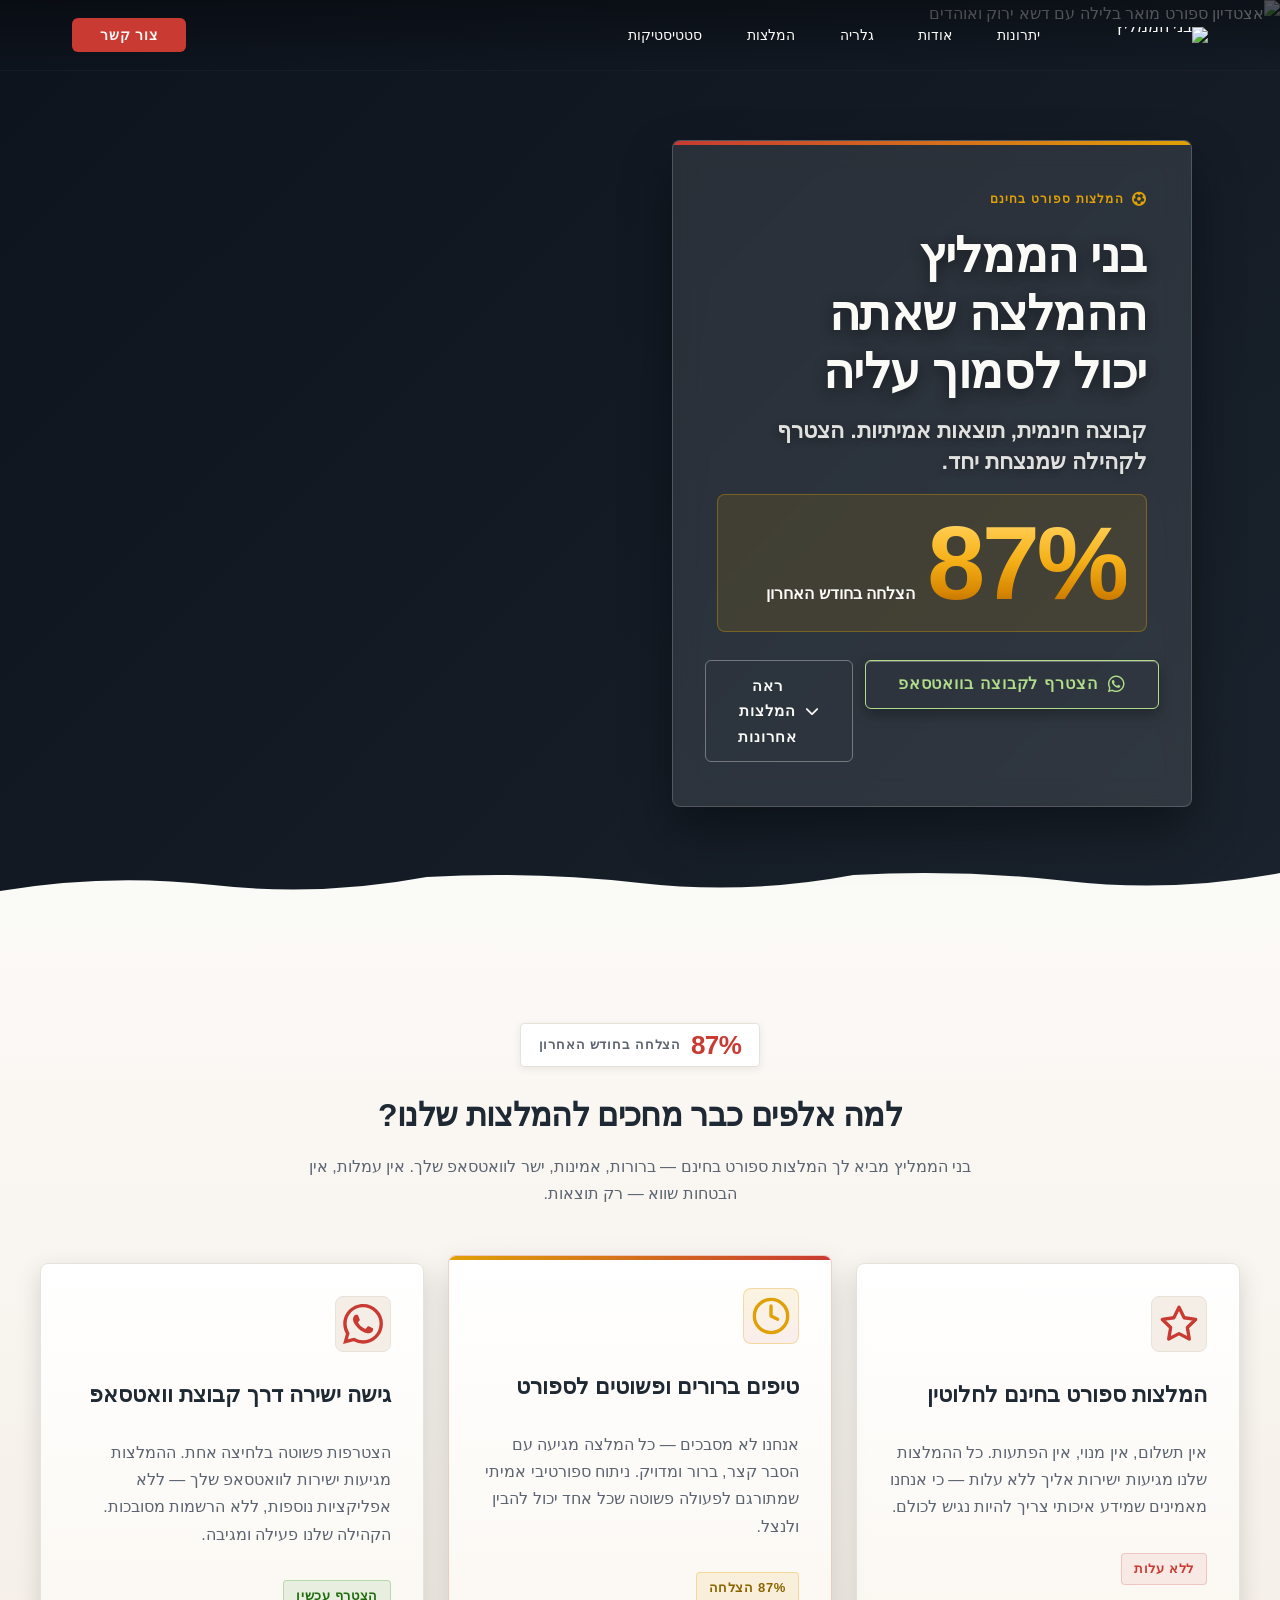
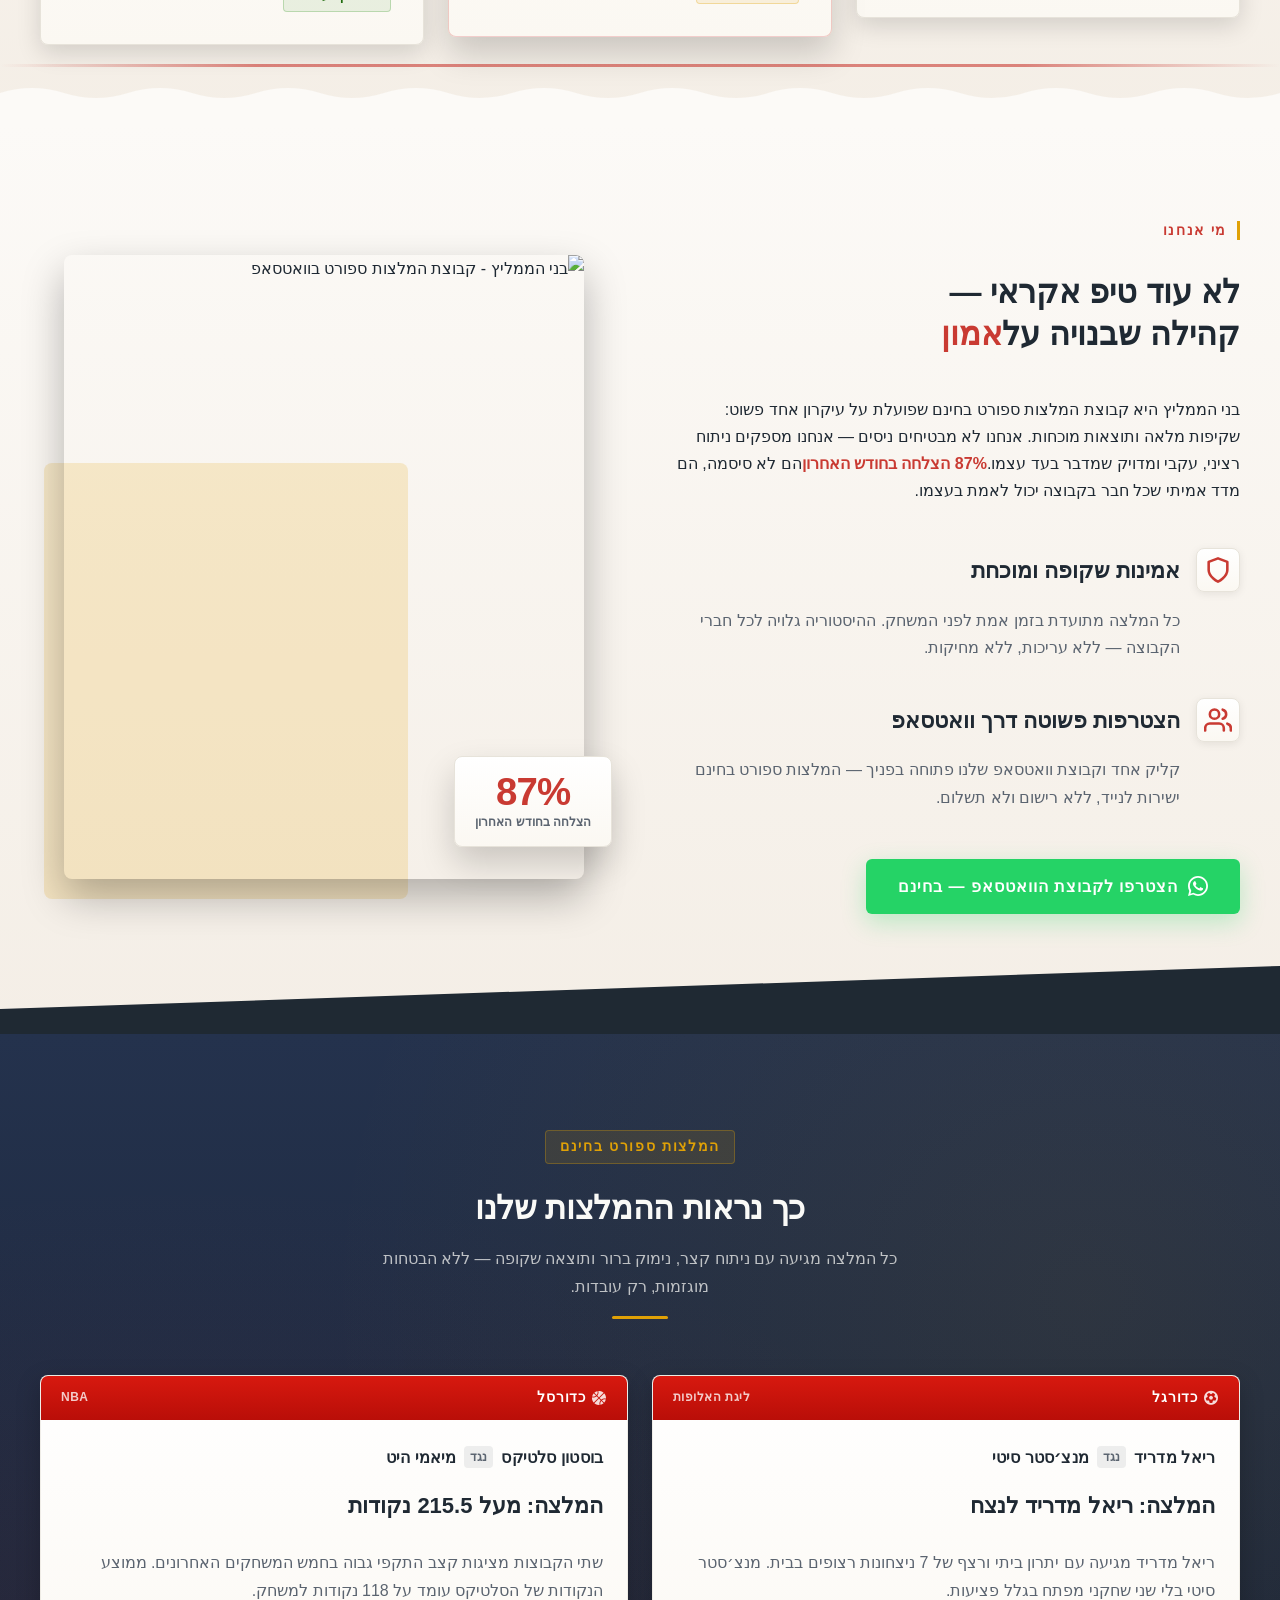
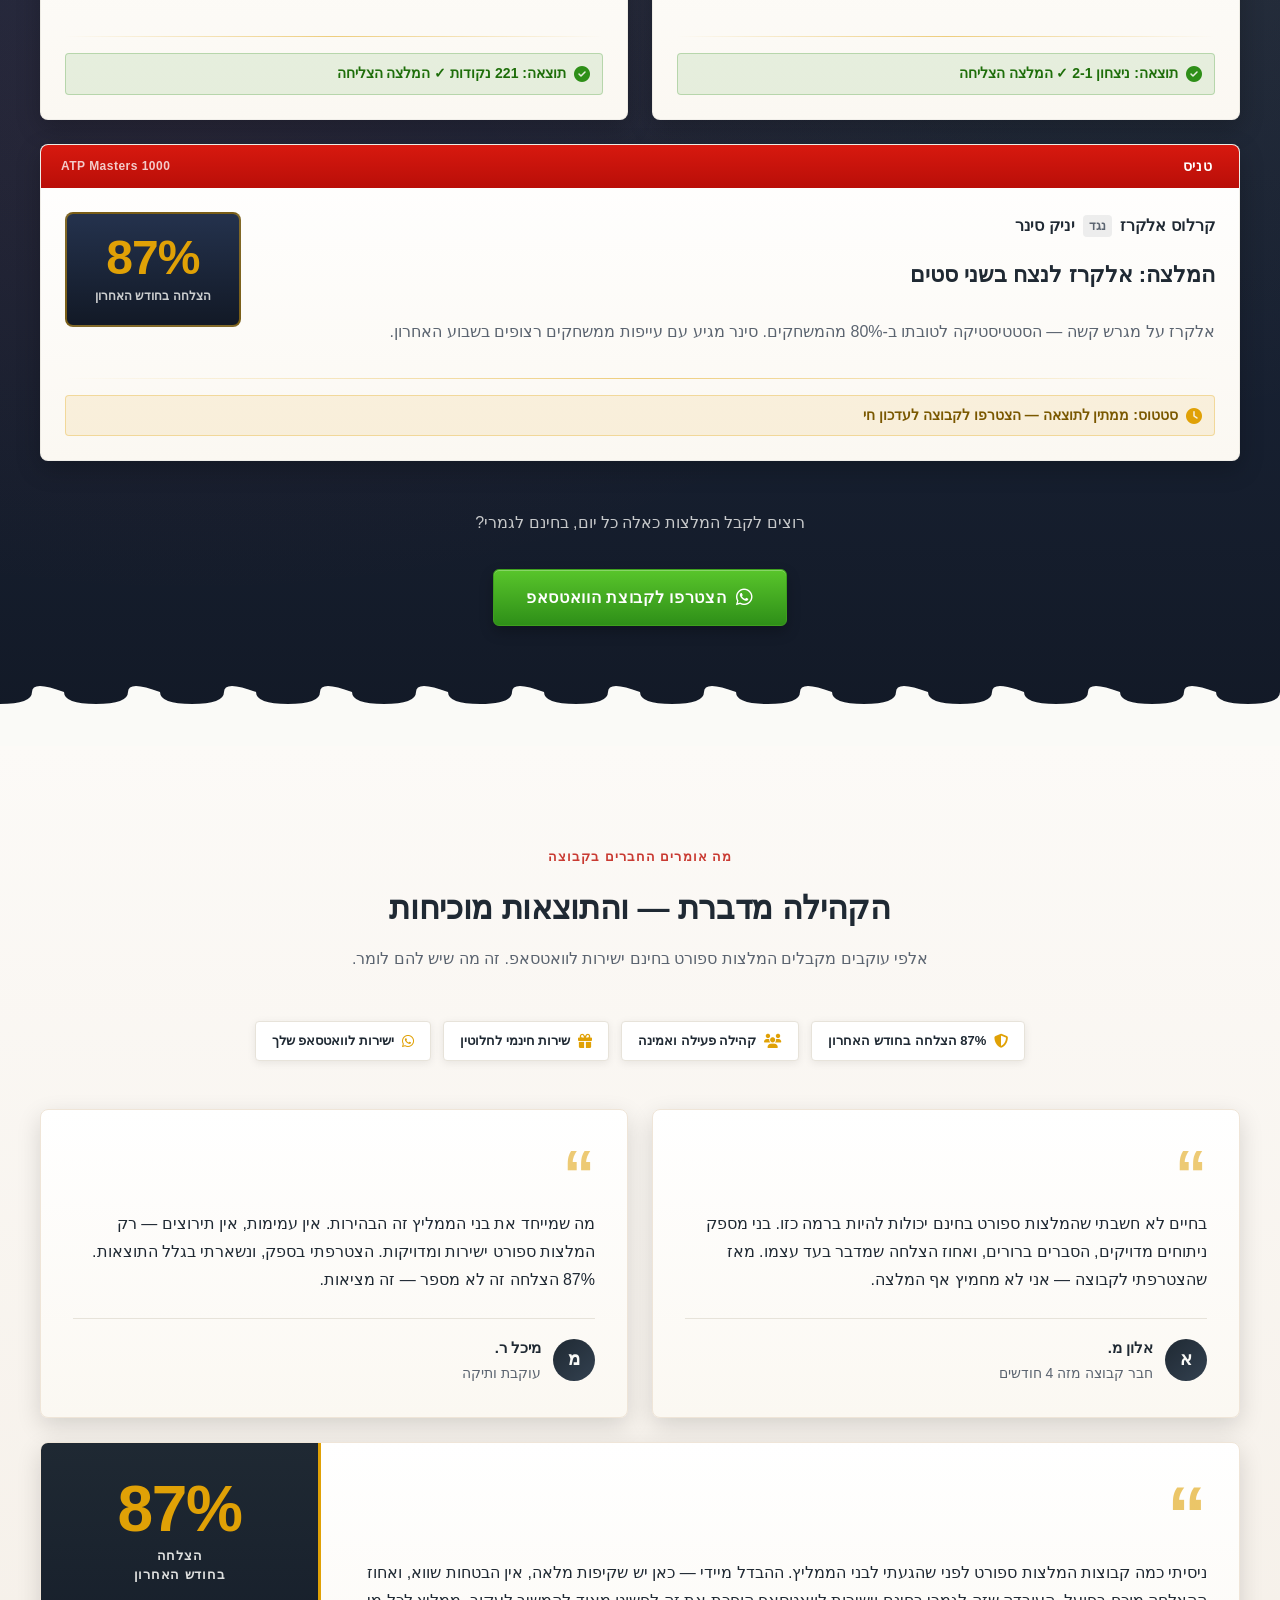
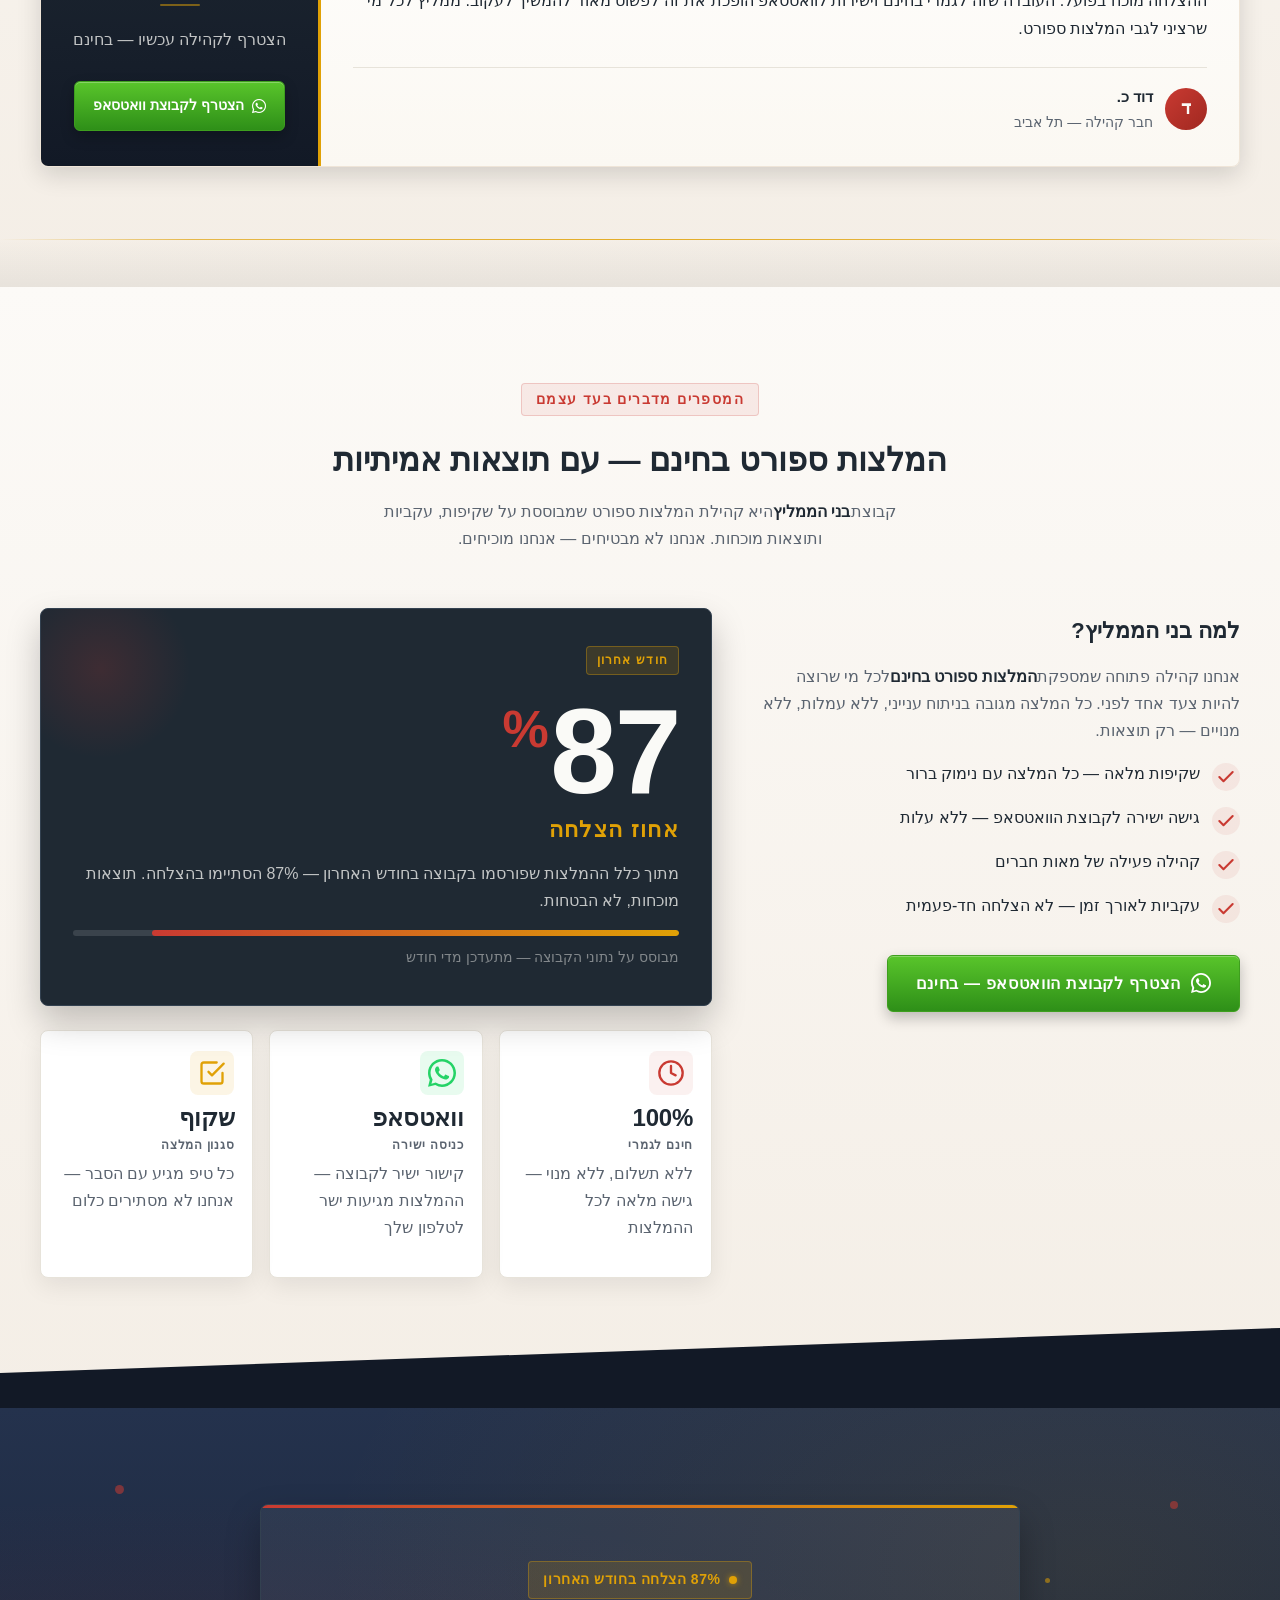
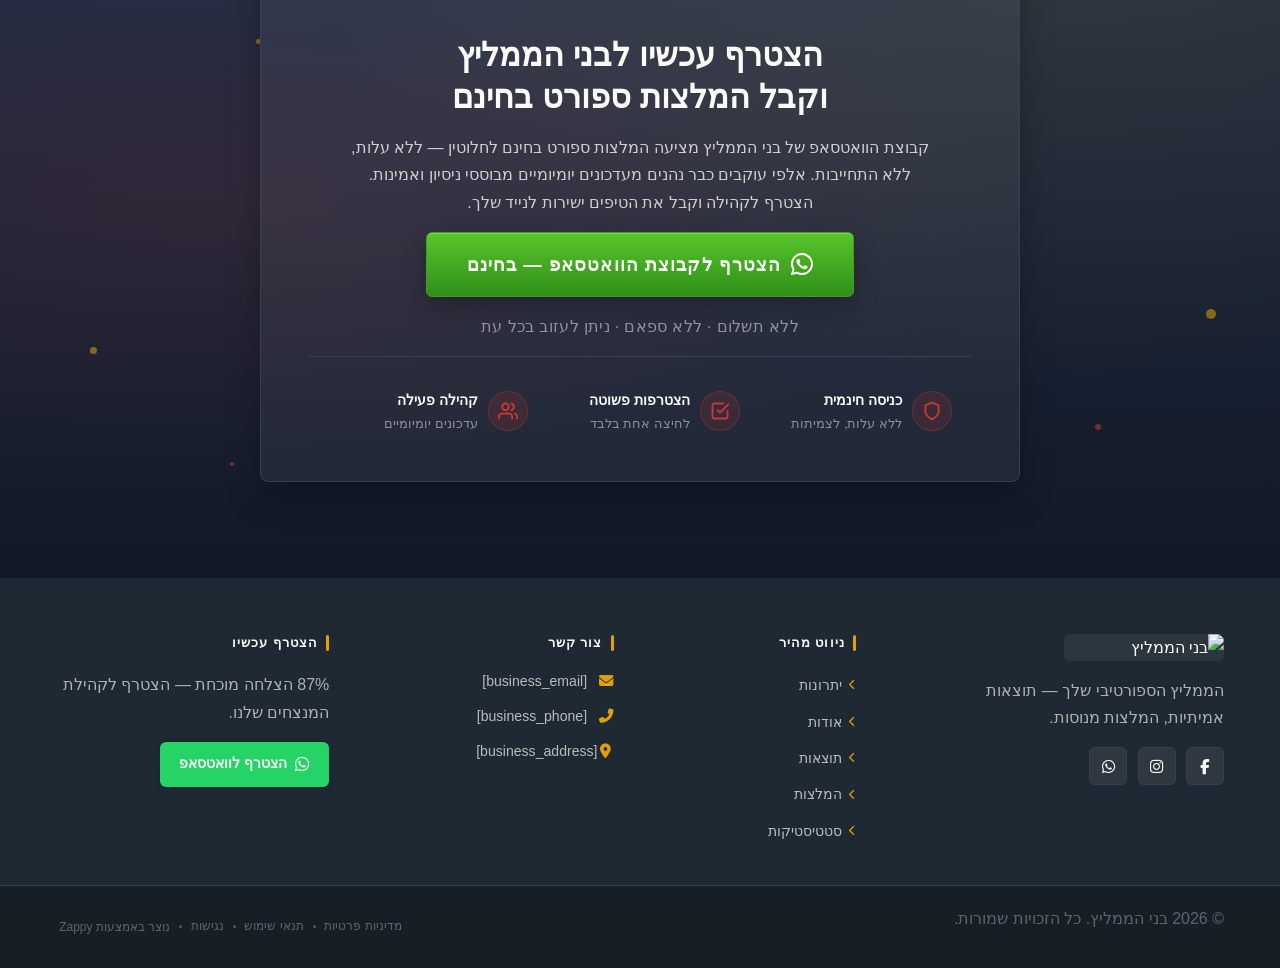
==== commit ba745bd4: "Background sync: Progressive GitHub Sync" ====
--- a/public/index.html
+++ b/public/index.html
@@ -1 +1 @@
-<!doctype html><html dir="rtl" lang="he"><head><meta charset="UTF-8"><meta content="width=device-width,initial-scale=1" name="viewport"><meta content="index, follow" name="robots"><title>המלצות ספורט בחינם — בני הממליץ</title><meta content="A free sports recommendations group called &#39;Beni HaMemalitz&#39; (Beni the Recommender), boasting an impressive 87% success rate in the last month. The brand is bui" name="description"><meta content="המלצות ספורט בחינם, קבוצת וואטסאפ המלצות ספורט, טיפים לספורט ישראל, המלצות ספורט" name="keywords"><link href="/assets/favicon.ico" rel="icon" type="image/x-icon"><link href="/assets/favicon-16x16.png" rel="icon" type="image/png" sizes="16x16"><link href="/assets/favicon-32x32.png" rel="icon" type="image/png" sizes="32x32"><link href="/assets/favicon-48x48.png" rel="icon" type="image/png" sizes="48x48"><link href="/assets/favicon-192x192.png" rel="icon" type="image/png" sizes="192x192"><link href="/assets/favicon-512x512.png" rel="icon" type="image/png" sizes="512x512"><link href="/assets/apple-touch-icon.png" rel="apple-touch-icon"><script>!function(){"use strict";var t="ee9b711c-0c87-40ab-a0d4-803b7d81952b",e="https://api.zappy5.com/api/analytics/track",a=18e5,n=2592e6,o=!0,i=!0,r=!0;var s=function(){var e="zappy_visitor_"+t,a=null;try{if(a=localStorage.getItem(e)){var o=JSON.parse(a),i=Date.now();if(i-o.created<n)return o.lastSeen=i,localStorage.setItem(e,JSON.stringify(o)),o.id}}catch(t){console.warn("Zappy Analytics: LocalStorage not available")}var r="zv_"+Date.now()+"_"+Math.random().toString(36).substr(2,9);try{localStorage.setItem(e,JSON.stringify({id:r,created:Date.now(),lastSeen:Date.now()}))}catch(t){}return r}(),c=function(){var e="zappy_session_"+t,n=null;try{if(n=sessionStorage.getItem(e)){var o=JSON.parse(n),i=Date.now();if(i-o.timestamp<a)return o.timestamp=i,sessionStorage.setItem(e,JSON.stringify(o)),o.id}}catch(t){console.warn("Zappy Analytics: SessionStorage not available")}var r="zs_"+Date.now()+"_"+Math.random().toString(36).substr(2,9);try{sessionStorage.setItem(e,JSON.stringify({id:r,timestamp:Date.now()}))}catch(t){}return r}();function l(a,n){n=n||{};var o={website_id:t,event_type:a,page_path:window.location.pathname,referrer:document.referrer||"direct",visitor_id:s,session_id:c,metadata:n};if(navigator.sendBeacon){var i=new Blob([JSON.stringify(o)],{type:"application/json"});navigator.sendBeacon(e,i)}else fetch(e,{method:"POST",headers:{"Content-Type":"application/json"},body:JSON.stringify(o),keepalive:!0}).catch(function(t){console.warn("Zappy Analytics: Failed to track event",t)})}o&&l("pageview",{title:document.title,url:window.location.href}),i&&document.addEventListener("click",function(t){var e=t.target;if("BUTTON"===e.tagName||e.closest("button")){var a="BUTTON"===e.tagName?e:e.closest("button");l("click",{element:"button",text:a.textContent.trim().substring(0,100),id:a.id||null,class:a.className||null})}else if("A"===e.tagName||e.closest("a")){var n="A"===e.tagName?e:e.closest("a");l("navigation",{element:"link",text:n.textContent.trim().substring(0,100),href:n.href,external:n.hostname!==window.location.hostname})}},!0),r&&document.addEventListener("submit",function(t){var e=t.target;l("form_submit",{form_id:e.id||null,form_name:e.name||null,form_action:e.action||null,form_method:e.method||"GET"})},!0);var d=Date.now();window.addEventListener("beforeunload",function(){l("page_unload",{time_on_page:Math.floor((Date.now()-d)/1e3),page_path:window.location.pathname})}),window.zappyAnalytics={track:l,getVisitorId:function(){return s},getSessionId:function(){return c}}}()</script><meta content="המלצות ספורט בחינם — בני הממליץ" property="og:title"><meta content="A free sports recommendations group called 'Beni HaMemalitz' (Beni the Recommender), boasting an impressive 87% success rate in the last month. The brand is bui" property="og:description"><meta content="website" property="og:type"><meta content="he_IL" property="og:locale"><meta content="summary_large_image" name="twitter:card"><meta content="המלצות ספורט בחינם — בני הממליץ" name="twitter:title"><meta content="A free sports recommendations group called 'Beni HaMemalitz' (Beni the Recommender), boasting an impressive 87% success rate in the last month. The brand is bui" name="twitter:description"><link href="https://cdnjs.cloudflare.com/ajax/libs/font-awesome/6.4.0/css/all.min.css" rel="stylesheet"><link href="/assets/favicon.ico" rel="icon" type="image/x-icon"><link href="/assets/favicon-16x16.png" rel="icon" type="image/png" sizes="16x16"><link href="/assets/favicon-32x32.png" rel="icon" type="image/png" sizes="32x32"><link href="/assets/favicon-48x48.png" rel="icon" type="image/png" sizes="48x48"><link href="/assets/favicon-192x192.png" rel="icon" type="image/png" sizes="192x192"><link href="/assets/favicon-512x512.png" rel="icon" type="image/png" sizes="512x512"><link href="/assets/apple-touch-icon.png" rel="apple-touch-icon"><link href="https://cdn.jsdelivr.net/npm/vanilla-cookieconsent@3/dist/cookieconsent.css" rel="stylesheet"><script src="https://cdn.jsdelivr.net/npm/vanilla-cookieconsent@3/dist/cookieconsent.umd.js"></script><script src="https://cdn.jsdelivr.net/gh/mickidum/acc_toolbar/acctoolbar/acctoolbar.min.js"></script><link href="/styles.css" rel="stylesheet"><style id="zappy-dropdown-submenu-styles">#navMenu li:has(.sub-menu),.nav-menu li:has(.sub-menu),.navbar li:has(.sub-menu),nav li:has(.sub-menu){position:relative}#navMenu .sub-menu,.nav-menu .sub-menu,.navbar .sub-menu,nav .sub-menu{display:block!important;position:absolute!important;top:100%;left:0;min-width:220px;background:#fff;border-radius:8px;box-shadow:0 8px 25px rgba(0,0,0,.15);padding:8px 0;opacity:0;visibility:hidden;transform:translateY(10px);transition:all .3s ease;z-index:1000;list-style:none;pointer-events:none}#navMenu li:hover>.sub-menu,.nav-menu li:hover>.sub-menu,.navbar li:hover>.sub-menu,nav li:hover>.sub-menu{opacity:1!important;visibility:visible!important;transform:translateY(0)!important;pointer-events:auto!important}.sub-menu li{list-style:none;margin:0;padding:0}.sub-menu a{display:block!important;padding:10px 16px!important;color:var(--text-dark,#333)!important;font-weight:500;text-decoration:none;white-space:nowrap;transition:background-color .2s}.sub-menu a:hover{background-color:#f5f5f5}[dir=rtl] .nav-menu .sub-menu,[dir=rtl] .navbar .sub-menu,[dir=rtl] nav .sub-menu,html[lang=ar] .nav-menu .sub-menu,html[lang=ar] .navbar .sub-menu,html[lang=ar] nav .sub-menu,html[lang=he] .nav-menu .sub-menu,html[lang=he] .navbar .sub-menu,html[lang=he] nav .sub-menu{left:auto!important;right:0!important}.sub-menu:empty,.sub-menu:not(:has(li)),.sub-menu:not(:has(li:not(.zappy-hidden-menu-item))){display:none!important;opacity:0!important;visibility:hidden!important;pointer-events:none!important}li:has(.menu-group-title):hover>.sub-menu{opacity:1!important;visibility:visible!important;transform:translateY(0)!important;pointer-events:auto!important}#navMenu>li>.menu-group-title,.nav-menu>li>.menu-group-title{display:inline-block;padding:.5rem 1rem;cursor:default;user-select:none}@media (max-width:768px){#navMenu .sub-menu,.nav-menu .sub-menu,.navbar .sub-menu,nav .sub-menu{position:static!important;transform:none!important;box-shadow:none!important;background:0 0!important;max-height:0;overflow:hidden;opacity:0;visibility:hidden;transition:max-height .3s ease,opacity .3s ease;padding:0!important;border-radius:0!important}.sub-menu.mobile-expanded{max-height:500px!important;opacity:1!important;visibility:visible!important;padding:8px 0 8px 16px!important}[dir=rtl] .sub-menu.mobile-expanded,html[lang=he] .sub-menu.mobile-expanded{padding:8px 16px 8px 0!important}#navMenu li:hover>.sub-menu,.nav-menu li:hover>.sub-menu,.navbar li:hover>.sub-menu,nav li:hover>.sub-menu{opacity:0;visibility:hidden;pointer-events:none}#navMenu li>.sub-menu.mobile-expanded,.nav-menu li>.sub-menu.mobile-expanded,.navbar li>.sub-menu.mobile-expanded,nav li>.sub-menu.mobile-expanded{opacity:1!important;visibility:visible!important;pointer-events:auto!important}#navMenu li:has(.sub-menu),.nav-menu li:has(.sub-menu),.navbar li:has(.sub-menu),nav li:has(.sub-menu){display:flex!important;flex-wrap:wrap!important;align-items:center!important;position:relative!important;min-height:44px!important}#navMenu li:has(.sub-menu)>a,.nav-menu li:has(.sub-menu)>a,.navbar li:has(.sub-menu)>a,nav li:has(.sub-menu)>a{flex:1!important;min-width:0!important}#navMenu li:has(.sub-menu)>.menu-group-title,.nav-menu li:has(.sub-menu)>.menu-group-title,.navbar li:has(.sub-menu)>.menu-group-title,nav li:has(.sub-menu)>.menu-group-title{flex:1!important;min-width:0!important;padding:0!important;line-height:inherit!important}#navMenu li:has(.sub-menu)>.sub-menu,.nav-menu li:has(.sub-menu)>.sub-menu,.navbar li:has(.sub-menu)>.sub-menu,nav li:has(.sub-menu)>.sub-menu{flex-basis:100%!important;width:100%!important}#navMenu li:has(.sub-menu)>a [class*=arrow],#navMenu li:has(.sub-menu)>a [class*=chevron],.nav-menu li:has(.sub-menu)>a .fa-angle-down,.nav-menu li:has(.sub-menu)>a .fa-chevron-down,.nav-menu li:has(.sub-menu)>a [class*=arrow],.nav-menu li:has(.sub-menu)>a [class*=chevron],nav li:has(.sub-menu)>a [class*=arrow],nav li:has(.sub-menu)>a [class*=chevron]{display:none!important;visibility:hidden!important}.mobile-submenu-toggle{display:flex!important;align-items:center!important;justify-content:center!important;width:44px!important;height:auto!important;background:0 0!important;border:none!important;cursor:pointer!important;color:var(--text-dark)!important;position:static!important;flex-shrink:0!important;align-self:stretch!important;z-index:2!important;padding:0!important;margin:0!important}.mobile-submenu-toggle::after{content:''!important;width:0!important;height:0!important;border-left:6px solid transparent!important;border-right:6px solid transparent!important;border-top:7px solid currentColor!important;transition:transform .3s ease!important}.mobile-submenu-toggle.expanded::after{transform:rotate(180deg)!important}.sub-menu a{padding:10px 0!important;display:block!important;color:var(--text-dark)!important}.navbar .sub-menu li a,.zappy-products-dropdown .sub-menu a,nav.navbar .sub-menu li a{color:var(--text-dark)!important}}@media (min-width:769px){.mobile-submenu-toggle{display:none!important}}</style><style id="mobile-lang-menu-deployed-css">@media (max-width:768px){.lang-switcher,.nav-container .lang-switcher,.nav-cta-container .lang-switcher,.nav-ecommerce-icons .lang-switcher,.nav-icons-left .lang-switcher,.navbar .lang-switcher,.navbar .nav-cta-container .lang-switcher{display:none!important}.mobile-lang-menu{width:100%;border-top:1px solid rgba(128,128,128,.2);padding:8px 0 0 0;margin-top:8px}.mobile-lang-toggle{display:flex!important;align-items:center;justify-content:space-between;width:100%;padding:12px 16px;background:0 0;border:none;cursor:pointer;font-size:15px;color:inherit;font-family:inherit}.mobile-lang-toggle::after{content:'';display:inline-block;width:8px;height:8px;border-right:2px solid currentColor;border-bottom:2px solid currentColor;transform:rotate(45deg);transition:transform .3s ease;margin-left:8px}.mobile-lang-toggle.expanded::after{transform:rotate(-135deg)}.mobile-lang-options{max-height:0;overflow:hidden;transition:max-height .3s ease}.mobile-lang-options.expanded{max-height:300px}.mobile-lang-option{display:flex!important;align-items:center;gap:10px;padding:10px 24px;text-decoration:none;color:inherit;font-size:14px;font-family:inherit}.mobile-lang-option:hover{background:rgba(128,128,128,.1)}.mobile-lang-option.active{font-weight:600;opacity:.7;pointer-events:none}.mobile-lang-option img{width:20px;height:20px;border-radius:50%}}@media (min-width:769px){.mobile-lang-menu{display:none!important}}</style><style id="zappy-widget-visibility">#mic-access-tool-box,#mic-access-tool-general-button,#mic-init-access-tool #mic-access-tool-box,#mic-init-access-tool #mic-access-tool-general-button,#mic-init-access-tool .mic-access-tool-general-button,._access-icon,._access-menu,.mic-access-tool-box,.mic-access-tool-general-button,div[id*=mic-access-tool-box]{display:none!important;visibility:hidden!important;opacity:0!important;pointer-events:none!important}</style></head><body><nav class="navbar" dir="rtl"><button aria-label="Menu" class="mobile-toggle" id="mobileToggle"><svg viewBox="0 0 24 24" fill="none" height="24" width="24" class="hamburger-icon"><path d="M3 12h18M3 6h18M3 18h18" stroke="currentColor" stroke-linecap="round" stroke-width="2"></path></svg><svg viewBox="0 0 24 24" fill="none" height="24" width="24" class="close-icon" style="display:none"><path d="M18 6L6 18M6 6l12 12" stroke="currentColor" stroke-linecap="round" stroke-width="2"></path></svg></button><button aria-label="Call" class="phone-header-btn" data-phone="[business_phone]"><svg viewBox="0 0 24 24" fill="currentColor" height="20" width="20"><path d="M22 16.92v3a2 2 0 0 1-2.18 2 19.79 19.79 0 0 1-8.63-3.07 19.5 19.5 0 0 1-6-6 19.79 19.79 0 0 1-3.07-8.67A2 2 0 0 1 4.11 2h3a2 2 0 0 1 2 1.72 12.84 12.84 0 0 0 .7 2.81 2 2 0 0 1-.45 2.11L8.09 9.91a16 16 0 0 0 6 6l1.27-1.27a2 2 0 0 1 2.11-.45 12.84 12.84 0 0 0 2.81.7A2 2 0 0 1 22 16.92z"></path></svg></button><div class="nav-container"><div class="nav-right-group"><div class="nav-brand"><a href="/" class="logo-link"><img alt="בני הממליץ" class="logo" src="/assets/business-logo.webp"></a></div><ul class="nav-menu" id="navMenu"><li><a href="#features">יתרונות</a></li><li><a href="#about">אודות</a></li><li><a href="#showcase">גלריה</a></li><li><a href="#testimonials">המלצות</a></li><li><a href="#stats">סטטיסטיקות</a></li></ul></div><div class="nav-cta-container"><a href="#cta" class="nav-cta-btn">צור קשר</a></div></div></nav><script>window.addEventListener("load",function(){const e=document.querySelector(".navbar, nav, header");if(!e)return void console.log("[Navbar] Navbar element not found");let t=document.getElementById("mobileToggle")||document.querySelector(".mobile-toggle")||document.querySelector(".hamburger")||document.querySelector(".hamburger-menu")||document.querySelector(".menu-toggle")||document.querySelector(".burger-menu")||document.querySelector('[aria-label="Menu"]')||document.querySelector('[aria-label="תפריט"]');const o=document.querySelector(".phone-header-btn"),n=window.getComputedStyle(e);let r=n.backgroundColor;if(console.log("[Navbar] Initial navbar background:",r),"transparent"===r||"rgba(0, 0, 0, 0)"===r||r.startsWith("rgba")&&r.includes(", 0)")){const e=n.backgroundImage;if(e&&"none"!==e)console.log("[Navbar] Navbar has background image/gradient, using dark text"),r="rgb(240, 240, 240)";else{const e=window.getComputedStyle(document.body).backgroundColor;console.log("[Navbar] Navbar transparent, using body background:",e),r=e}}const i=r.match(/\d+/g);if(i&&i.length>=3){const e=(.299*parseInt(i[0])+.587*parseInt(i[1])+.114*parseInt(i[2]))/255;console.log("[Navbar] Mobile button colors preserved from Claude CSS (luminance:",e.toFixed(2)+")");const n=document.createElement("style");n.id="zappy-mobile-nav-fix";document.documentElement.lang;document.documentElement.dir,n.textContent='\n        /* Hide mobile buttons on desktop, show only on mobile */\n        @media (min-width: 769px) {\n          .mobile-toggle,\n          .phone-header-btn {\n            display: none !important;\n          }\n        }\n        \n        /* Show and position mobile buttons correctly on mobile */\n        @media (max-width: 768px) {\n          .mobile-toggle,\n          .phone-header-btn {\n            position: absolute !important;\n            top: 50% !important;\n            transform: translateY(-50%) !important;\n            z-index: 1001 !important;\n            display: flex !important;\n            align-items: center !important;\n            justify-content: center !important;\n            width: 36px !important;\n            height: 36px !important;\n            border-radius: 50% !important;\n            border: none !important;\n            cursor: pointer !important;\n            padding: 6px !important;\n            background: none !important;\n            color: var(--nav-text, var(--text-dark)) !important;\n          }\n          \n          /* LTR positioning (default): hamburger LEFT, phone RIGHT */\n          html:not([dir="rtl"]):not([lang="he"]):not([lang="ar"]) .mobile-toggle,\n          html[dir="ltr"] .mobile-toggle {\n            left: 12px !important;\n            right: auto !important;\n          }\n          html:not([dir="rtl"]):not([lang="he"]):not([lang="ar"]) .phone-header-btn,\n          html[dir="ltr"] .phone-header-btn {\n            right: 12px !important;\n            left: auto !important;\n          }\n          \n          /* RTL positioning: hamburger RIGHT, phone LEFT */\n          html[dir="rtl"] .mobile-toggle,\n          html[lang="he"] .mobile-toggle,\n          html[lang="ar"] .mobile-toggle {\n            right: 12px !important;\n            left: auto !important;\n          }\n          html[dir="rtl"] .phone-header-btn,\n          html[lang="he"] .phone-header-btn,\n          html[lang="ar"] .phone-header-btn {\n            left: 12px !important;\n            right: auto !important;\n          }\n          \n          /* CRITICAL: Ensure nav-container has min-height on mobile */\n          /* All children are positioned absolutely/fixed on mobile, so height:auto collapses to 0 */\n          .nav-container {\n            min-height: 70px !important;\n            position: relative !important;\n          }\n          \n          /* Ensure SVG icons are properly sized and inherit color */\n          .mobile-toggle svg,\n          .phone-header-btn svg {\n            width: 24px !important;\n            height: 24px !important;\n            /* Don\'t force display - let JavaScript control hamburger/close toggle */\n          }\n          \n          /* Reset nav-cta-container on mobile - remove desktop box-shadow/padding */\n          /* that creates a visible ghost box when CTA button is hidden */\n          .nav-cta-container {\n            box-shadow: none !important;\n            padding: 0 !important;\n          }\n          \n          /* Hide nav-cta-container entirely on mobile when there\'s no lang-switcher */\n          /* (only the CTA button is inside, and it\'s hidden on mobile) */\n          .nav-cta-container:not(:has(.lang-switcher)) {\n            display: none !important;\n          }\n          \n          /* CRITICAL: Prevent hero image fade gradient from bleeding over headline text */\n          /* The .image-fade-gradient has bottom: -30px (extends below parent) */\n          /* On mobile stacked layout, this overlaps the h1 text below the image */\n          .hero-image-column {\n            overflow: hidden !important;\n          }\n          .image-fade-gradient {\n            bottom: 0 !important;\n          }\n          \n          /* Hide desktop language switcher on mobile - hamburger menu handles it */\n          /* High specificity to override stored CSS */\n          .lang-switcher,\n          .nav-cta-container .lang-switcher,\n          .nav-container .lang-switcher,\n          .navbar .lang-switcher,\n          .navbar .nav-cta-container .lang-switcher {\n            display: none !important;\n          }\n        }\n      ';const r=document.getElementById("zappy-mobile-nav-fix");r&&r.remove(),document.head.appendChild(n),console.log("[Navbar] Critical CSS injected for mobile nav positioning");const l=window.innerWidth<=768;if(t){const e=t.querySelector(".hamburger-icon"),o=t.querySelector(".close-icon");e&&(e.style.setProperty("width","24px","important"),e.style.setProperty("height","24px","important"),e.style.setProperty("display","block","important")),o&&(o.style.setProperty("width","24px","important"),o.style.setProperty("height","24px","important"),o.style.setProperty("display","none","important")),l?(t.style.setProperty("position","absolute","important"),t.style.setProperty("top","50%","important"),t.style.setProperty("transform","translateY(-50%)","important"),t.style.setProperty("z-index","1001","important"),t.style.removeProperty("left"),t.style.removeProperty("right"),console.log("[Navbar] Mobile toggle positioning applied (mobile viewport)")):(t.style.removeProperty("position"),t.style.removeProperty("top"),t.style.removeProperty("transform"),t.style.removeProperty("z-index"),t.style.removeProperty("left"),t.style.removeProperty("right"),console.log("[Navbar] Desktop viewport - cleared mobile toggle inline positioning"))}if(o){const e=o.querySelector("svg");e&&(e.style.width="24px",e.style.height="24px",e.setAttribute("width","24"),e.setAttribute("height","24")),l?(o.style.setProperty("position","absolute","important"),o.style.setProperty("top","50%","important"),o.style.setProperty("transform","translateY(-50%)","important"),o.style.setProperty("z-index","1001","important"),o.style.removeProperty("left"),o.style.removeProperty("right"),console.log("[Navbar] Phone button positioning applied (mobile viewport)")):(o.style.removeProperty("position"),o.style.removeProperty("top"),o.style.removeProperty("transform"),o.style.removeProperty("z-index"),o.style.removeProperty("left"),o.style.removeProperty("right"),console.log("[Navbar] Desktop viewport - cleared phone button inline positioning"))}}else console.log("[Navbar] Could not parse background color:",r);t=document.getElementById("mobileToggle")||document.querySelector(".mobile-toggle")||document.querySelector(".hamburger")||document.querySelector(".hamburger-menu")||document.querySelector(".menu-toggle")||document.querySelector(".burger-menu")||document.querySelector('[aria-label="Menu"]')||document.querySelector('[aria-label="תפריט"]');const l=document.getElementById("navMenu")||document.querySelector(".nav-menu")||document.querySelector(".nav-links")||document.querySelector("nav ul:not(.submenu)");if(!t||!l)return void console.log("[Navbar] Mobile toggle or menu not found:",{toggle:!!t,menu:!!l});l.id||(l.id="navMenu"),console.log("[Navbar] Initializing mobile menu...");const a=t.cloneNode(!0);t.parentNode.replaceChild(a,t),a.addEventListener("click",function(e){e.preventDefault(),e.stopPropagation();const t=this.querySelector(".hamburger-icon"),o=this.querySelector(".close-icon");l.classList.contains("active")?(l.classList.remove("active"),t&&t.style.setProperty("display","block","important"),o&&o.style.setProperty("display","none","important"),document.body.style.overflow="",console.log("[Navbar] Menu closed")):(l.classList.add("active"),t&&t.style.setProperty("display","none","important"),o&&o.style.setProperty("display","block","important"),document.body.style.overflow="hidden",console.log("[Navbar] Menu opened"))}),l.querySelectorAll("a").forEach(function(e){e.addEventListener("click",function(){if("#"===this.getAttribute("href"))return;const e=a.querySelector(".hamburger-icon"),t=a.querySelector(".close-icon");l.classList.remove("active"),e&&e.style.setProperty("display","block","important"),t&&t.style.setProperty("display","none","important"),document.body.style.overflow="",console.log("[Navbar] Menu closed (link clicked)")})});var s=l.querySelectorAll(".dropdown-toggle");s.forEach(function(e){e.addEventListener("click",function(e){e.preventDefault(),e.stopPropagation();var t=this.closest(".nav-dropdown");t&&(t.parentNode.querySelectorAll(".nav-dropdown.open").forEach(function(e){e!==t&&e.classList.remove("open")}),t.classList.toggle("open"),console.log("[Navbar] Dropdown toggled:",t.classList.contains("open")?"open":"closed"))})}),document.addEventListener("click",function(e){e.target.closest(".nav-dropdown")||document.querySelectorAll(".nav-dropdown.open").forEach(function(e){e.classList.remove("open")})}),console.log("[Navbar] Dropdown handlers initialized for "+s.length+" dropdowns"),o&&o.addEventListener("click",function(){const e=document.querySelectorAll('a[href^="tel:"]'),t=e.length>0?e[0].getAttribute("href").replace("tel:",""):"[business_phone]";window.location.href="tel:"+t,console.log("[Navbar] Phone button clicked")}),console.log("[Navbar] Mobile menu initialized successfully");const p=function(){const e=document.querySelector(".whatsapp-float");e&&(window.innerWidth>=769?(e.style.setProperty("display","none","important"),e.style.setProperty("visibility","hidden","important"),e.style.setProperty("opacity","0","important"),e.style.setProperty("pointer-events","none","important"),console.log("[WhatsApp] Button hidden on desktop")):(e.style.removeProperty("display"),e.style.removeProperty("visibility"),e.style.removeProperty("opacity"),e.style.removeProperty("pointer-events"),console.log("[WhatsApp] Button visible on mobile")))};let c;p(),window.addEventListener("resize",function(){clearTimeout(c),c=setTimeout(p,100)})})</script><main><section class="index-hero-section" data-layout-spec="בית-hero" dir="rtl" id="hero" data-hero-type="fullscreen-scrim"><div class="index-hero-bg"><img alt="אצטדיון ספורט מואר בלילה עם דשא ירוק ואוהדים" class="zappy-editable-image" src="/assets/site-index-hero-image-1.webp" data-context="Dramatic wide-angle stadium at night with bright floodlights illuminating a lush green football pitch, crowd in the background, atmosphere of excitement and anticipation, photorealistic, cinematic sports photography, high contrast lighting, Israeli sports context" data-placeholder="index-hero-image-1" height="700" width="1200" data-element-id="img-1774727957556-zq7kiatjz" data-element-type="image" data-hero-background="true" data-hero-bg="true" data-resize-handler-attached="true"></div><div class="index-hero-scrim" aria-hidden="true"></div><div class="index-hero-container"><div class="index-hero-card"><div class="index-hero-ribbon" aria-hidden="true"></div><div class="index-hero-brand-label"><span class="index-hero-brand-icon"><i class="fa-solid fa-futbol" data-element-id="icon-1774727957555-v536m8z8i" data-element-type="icon" data-icon-type="fontawesome"></i></span><span>המלצות ספורט בחינם</span></div><h1 class="index-hero-h1">בני הממליץ —<br>ההמלצה שאתה<br>יכול לסמוך עליה</h1><h3 class="index-hero-subtitle">קבוצה חינמית, תוצאות אמיתיות. הצטרף לקהילה שמנצחת יחד.</h3><div class="index-hero-stat-block"><div class="index-hero-stat-number">87%</div><div class="index-hero-stat-label">הצלחה בחודש האחרון</div></div><div class="index-hero-ctas" style="text-align:center !important;display:flex !important;justify-content:center !important;align-items:flex-start !important;width:100% !important"><a href="https://chat.whatsapp.com/FGF4bDCophv4e64rrxOBy3?mode=gi_t" class="btn btn-outline btn-secondary index-hero-btn-primary" target="_blank" rel="noopener noreferrer" data-element-id="btn-1774727957549-5px198ofg" data-element-type="button" data-native-element="true" data-text-color="#cde8b5" style="border-color:rgb(177, 221, 139) !important;color:rgb(177, 221, 139) !important;outline:currentcolor;background-color:transparent !important;background-image:none !important"><i class="fa-whatsapp fa-brands"></i>הצטרף לקבוצה בוואטסאפ</a><a href="#recommendations" class="index-hero-btn-secondary" data-element-id="btn-1774727957549-2t77j2lmp" data-element-type="button" data-native-element="true"><i class="fa-solid fa-chevron-down"></i>ראה המלצות אחרונות</a></div></div></div><div class="index-hero-divider-wrapper"><svg viewBox="0 0 1200 72" aria-hidden="true" xmlns="http://www.w3.org/2000/svg" data-no-icon-edit="true" preserveAspectRatio="none"><path d="M0,72 L0,36 Q100,18 200,30 T400,22 Q500,16 600,28 T800,20 Q900,14 1000,26 T1200,18 L1200,72 Z" fill="#FAFAF7"></path></svg></div></section><section class="index-features-section" data-layout-spec="בית-features" dir="rtl" id="features"><div class="index-features-container"><div class="index-features-intro"><div class="index-features-proof-chip"><span class="proof-chip-number">87%</span><span class="proof-chip-label">הצלחה בחודש האחרון</span></div><h2 class="index-features-heading">למה אלפים כבר מחכים להמלצות שלנו?</h2><p class="index-features-subheading">בני הממליץ מביא לך המלצות ספורט בחינם — ברורות, אמינות, ישר לוואטסאפ שלך. אין עמלות, אין הבטחות שווא — רק תוצאות.</p></div><div class="index-features-grid"><article class="index-feature-card"><div class="index-feature-card-icon"><svg viewBox="0 0 24 24" aria-hidden="true" fill="none" height="40" width="40" data-element-type="icon" data-icon-type="svg" stroke="currentColor" stroke-linecap="round" stroke-linejoin="round" stroke-width="2" xmlns="http://www.w3.org/2000/svg"><path d="M12 2L15.09 8.26L22 9.27L17 14.14L18.18 21.02L12 17.77L5.82 21.02L7 14.14L2 9.27L8.91 8.26L12 2Z"></path></svg></div><div class="index-feature-card-content"><h3 class="index-feature-card-title">המלצות ספורט בחינם לחלוטין</h3><p class="index-feature-card-text">אין תשלום, אין מנוי, אין הפתעות. כל ההמלצות שלנו מגיעות ישירות אליך ללא עלות — כי אנחנו מאמינים שמידע איכותי צריך להיות נגיש לכולם.</p><div class="index-feature-card-tag">ללא עלות</div></div></article><article class="index-feature-card index-feature-card--featured"><div class="index-feature-card-accent-bar"></div><div class="index-feature-card-icon index-feature-card-icon--accent"><svg viewBox="0 0 24 24" aria-hidden="true" fill="none" height="40" width="40" data-element-type="icon" data-icon-type="svg" stroke="currentColor" stroke-linecap="round" stroke-linejoin="round" stroke-width="2" xmlns="http://www.w3.org/2000/svg"><circle cx="12" cy="12" r="10"></circle><polyline points="12 6 12 12 16 14"></polyline></svg></div><div class="index-feature-card-content"><h3 class="index-feature-card-title">טיפים ברורים ופשוטים לספורט</h3><p class="index-feature-card-text">אנחנו לא מסבכים — כל המלצה מגיעה עם הסבר קצר, ברור ומדויק. ניתוח ספורטיבי אמיתי שמתורגם לפעולה פשוטה שכל אחד יכול להבין ולנצל.</p><div class="index-feature-card-tag index-feature-card-tag--gold">87% הצלחה</div></div></article><article class="index-feature-card"><div class="index-feature-card-icon"><svg viewBox="0 0 24 24" aria-hidden="true" fill="currentColor" height="40" width="40" data-element-type="icon" data-icon-type="svg" xmlns="http://www.w3.org/2000/svg"><path d="M17.472 14.382c-.297-.149-1.758-.867-2.03-.967-.273-.099-.471-.148-.67.15-.197.297-.767.966-.94 1.164-.173.199-.347.223-.644.075-.297-.15-1.255-.463-2.39-1.475-.883-.788-1.48-1.761-1.653-2.059-.173-.297-.018-.458.13-.606.134-.133.298-.347.446-.52.149-.174.198-.298.298-.497.099-.198.05-.371-.025-.52-.075-.149-.669-1.612-.916-2.207-.242-.579-.487-.5-.669-.51-.173-.008-.371-.01-.57-.01-.198 0-.52.074-.792.372-.272.297-1.04 1.016-1.04 2.479 0 1.462 1.065 2.875 1.213 3.074.149.198 2.096 3.2 5.077 4.487.709.306 1.262.489 1.694.625.712.227 1.36.195 1.871.118.571-.085 1.758-.719 2.006-1.413.248-.694.248-1.289.173-1.413-.074-.124-.272-.198-.57-.347m-5.421 7.403h-.004a9.87 9.87 0 01-5.031-1.378l-.361-.214-3.741.982.998-3.648-.235-.374a9.86 9.86 0 01-1.51-5.26c.001-5.45 4.436-9.884 9.888-9.884 2.64 0 5.122 1.03 6.988 2.898a9.825 9.825 0 012.893 6.994c-.003 5.45-4.437 9.884-9.885 9.884m8.413-18.297A11.815 11.815 0 0012.05 0C5.495 0 .16 5.335.157 11.892c0 2.096.547 4.142 1.588 5.945L.057 24l6.305-1.654a11.882 11.882 0 005.683 1.448h.005c6.554 0 11.89-5.335 11.893-11.893a11.821 11.821 0 00-3.48-8.413Z"></path></svg></div><div class="index-feature-card-content"><h3 class="index-feature-card-title">גישה ישירה דרך קבוצת וואטסאפ</h3><p class="index-feature-card-text">הצטרפות פשוטה בלחיצה אחת. ההמלצות מגיעות ישירות לוואטסאפ שלך — ללא אפליקציות נוספות, ללא הרשמות מסובכות. הקהילה שלנו פעילה ומגיבה.</p><div class="index-feature-card-tag index-feature-card-tag--green">הצטרף עכשיו</div></div></article></div></div><div class="index-features-divider-wrapper"><div class="index-features-ribbon-line"></div><svg viewBox="0 0 1200 60" aria-hidden="true" xmlns="http://www.w3.org/2000/svg" data-no-icon-edit="true" preserveAspectRatio="none"><path d="M0,60 L0,28 Q30,18 60,28 Q90,38 120,28 Q150,18 180,28 Q210,38 240,28 Q270,18 300,28 Q330,38 360,28 Q390,18 420,28 Q450,38 480,28 Q510,18 540,28 Q570,38 600,28 Q630,18 660,28 Q690,38 720,28 Q750,18 780,28 Q810,38 840,28 Q870,18 900,28 Q930,38 960,28 Q990,18 1020,28 Q1050,38 1080,28 Q1110,18 1140,28 Q1170,38 1200,28 L1200,60 Z" fill="#FCFAF7"></path></svg></div></section><section class="index-about-section" data-layout-spec="בית-about" dir="rtl" id="about"><div class="index-about-container"><div class="index-about-grid"><div class="index-about-content"><span class="index-about-eyebrow">מי אנחנו</span><h2 class="index-about-heading">לא עוד טיפ אקראי —<br>קהילה שבנויה על<em>אמון</em></h2><p class="index-about-body">בני הממליץ היא קבוצת המלצות ספורט בחינם שפועלת על עיקרון אחד פשוט: שקיפות מלאה ותוצאות מוכחות. אנחנו לא מבטיחים ניסים — אנחנו מספקים ניתוח רציני, עקבי ומדויק שמדבר בעד עצמו.<strong>87% הצלחה בחודש האחרון</strong>הם לא סיסמה, הם מדד אמיתי שכל חבר בקבוצה יכול לאמת בעצמו.</p><div class="index-about-proof-points"><div class="index-about-proof-item"><div class="index-about-proof-icon"><svg viewBox="0 0 24 24" aria-hidden="true" fill="none" height="28" width="28" data-element-type="icon" data-icon-type="svg" stroke="currentColor" stroke-linecap="round" stroke-linejoin="round" stroke-width="2.2" xmlns="http://www.w3.org/2000/svg"><path d="M12 22s8-4 8-10V5l-8-3-8 3v7c0 6 8 10 8 10z"></path></svg></div><div class="index-about-proof-text"><h3>אמינות שקופה ומוכחת</h3><p>כל המלצה מתועדת בזמן אמת לפני המשחק. ההיסטוריה גלויה לכל חברי הקבוצה — ללא עריכות, ללא מחיקות.</p></div></div><div class="index-about-proof-item"><div class="index-about-proof-icon"><svg viewBox="0 0 24 24" aria-hidden="true" fill="none" height="28" width="28" data-element-type="icon" data-icon-type="svg" stroke="currentColor" stroke-linecap="round" stroke-linejoin="round" stroke-width="2.2" xmlns="http://www.w3.org/2000/svg"><path d="M17 21v-2a4 4 0 0 0-4-4H5a4 4 0 0 0-4 4v2"></path><circle cx="9" cy="7" r="4"></circle><path d="M23 21v-2a4 4 0 0 0-3-3.87"></path><path d="M16 3.13a4 4 0 0 1 0 7.75"></path></svg></div><div class="index-about-proof-text"><h3>הצטרפות פשוטה דרך וואטסאפ</h3><p>קליק אחד וקבוצת וואטסאפ שלנו פתוחה בפניך — המלצות ספורט בחינם ישירות לנייד, ללא רישום ולא תשלום.</p></div></div></div><a href="https://wa.me/[whatsapp_handle]" class="index-about-cta" target="_blank" rel="noopener noreferrer"><svg viewBox="0 0 24 24" aria-hidden="true" fill="currentColor" height="20" width="20" xmlns="http://www.w3.org/2000/svg"><path d="M17.472 14.382c-.297-.149-1.758-.867-2.03-.967-.273-.099-.471-.148-.67.15-.197.297-.767.966-.94 1.164-.173.199-.347.223-.644.075-.297-.15-1.255-.463-2.39-1.475-.883-.788-1.48-1.761-1.653-2.059-.173-.297-.018-.458.13-.606.134-.133.298-.347.446-.52.149-.174.198-.298.298-.497.099-.198.05-.371-.025-.52-.075-.149-.669-1.612-.916-2.207-.242-.579-.487-.5-.669-.51-.173-.008-.371-.01-.57-.01-.198 0-.52.074-.792.372-.272.297-1.04 1.016-1.04 2.479 0 1.462 1.065 2.875 1.213 3.074.149.198 2.096 3.2 5.077 4.487.709.306 1.262.489 1.694.625.712.227 1.36.195 1.871.118.571-.085 1.758-.719 2.006-1.413.248-.694.248-1.289.173-1.413-.074-.124-.272-.198-.57-.347z"></path><path d="M12 0C5.373 0 0 5.373 0 12c0 2.126.554 4.122 1.524 5.856L.057 23.882l6.197-1.624A11.954 11.954 0 0 0 12 24c6.627 0 12-5.373 12-12S18.627 0 12 0zm0 21.818a9.818 9.818 0 0 1-5.006-1.373l-.359-.213-3.68.965.982-3.594-.234-.369A9.818 9.818 0 0 1 2.182 12C2.182 6.578 6.578 2.182 12 2.182S21.818 6.578 21.818 12 17.422 21.818 12 21.818z"></path></svg>הצטרפו לקבוצת הוואטסאפ — בחינם</a></div><div class="index-about-imagery"><div class="index-about-image-frame"><div class="index-about-gold-backplate" aria-hidden="true"></div><figure class="index-about-figure"><img alt="בני הממליץ - קבוצת המלצות ספורט בוואטסאפ" class="index-about-img" src="/assets/site-index-about-image-1.webp" data-context="A close-up editorial lifestyle photo of a person holding a smartphone showing a WhatsApp sports tips group chat, with a notepad showing match statistics and handwritten notes beside it, a coffee cup, and a football in soft focus in the background. Clean, bright, natural light with a match-day atmosphere. Sports editorial style, honest and human feeling." data-placeholder="index-about-image-1" height="720" width="600"></figure><div class="index-about-stat-badge"><span class="index-about-stat-number">87%</span><span class="index-about-stat-label">הצלחה בחודש האחרון</span></div></div></div></div></div><div class="index-about-divider-wrapper"><svg viewBox="0 0 1200 80" aria-hidden="true" xmlns="http://www.w3.org/2000/svg" data-no-icon-edit="true" preserveAspectRatio="none"><path d="M0,80 L0,55 L1200,12 L1200,80 Z" fill="#1F2933"></path></svg></div></section><section class="index-showcase-section" data-layout-spec="בית-showcase" dir="rtl" id="showcase"><div class="index-showcase-container"><div class="index-showcase-header"><span class="index-showcase-eyebrow">המלצות ספורט בחינם</span><h2 class="index-showcase-title">כך נראות ההמלצות שלנו</h2><p class="index-showcase-subtitle">כל המלצה מגיעה עם ניתוח קצר, נימוק ברור ותוצאה שקופה — ללא הבטחות מוגזמות, רק עובדות.</p><div class="index-showcase-gold-rule"></div></div><div class="index-showcase-grid"><article class="index-showcase-card"><div class="index-showcase-card-strip"><span class="index-showcase-sport-tag"><i class="fa-solid fa-futbol" aria-hidden="true"></i>כדורגל</span><span class="index-showcase-league">ליגת האלופות</span></div><div class="index-showcase-card-body"><div class="index-showcase-match-row"><span class="index-showcase-team">ריאל מדריד</span><span class="index-showcase-vs">נגד</span><span class="index-showcase-team">מנצ׳סטר סיטי</span></div><h3 class="index-showcase-rec-title">המלצה: ריאל מדריד לנצח</h3><p class="index-showcase-reasoning">ריאל מדריד מגיעה עם יתרון ביתי ורצף של 7 ניצחונות רצופים בבית. מנצ׳סטר סיטי בלי שני שחקני מפתח בגלל פציעות.</p><div class="index-showcase-gold-separator"></div><div class="index-showcase-result-strip index-showcase-result-win"><i class="fa-solid fa-circle-check" aria-hidden="true"></i><span>תוצאה: ניצחון 2-1 ✓ המלצה הצליחה</span></div></div></article><article class="index-showcase-card"><div class="index-showcase-card-strip"><span class="index-showcase-sport-tag"><i class="fa-solid fa-basketball" aria-hidden="true"></i>כדורסל</span><span class="index-showcase-league">NBA</span></div><div class="index-showcase-card-body"><div class="index-showcase-match-row"><span class="index-showcase-team">בוסטון סלטיקס</span><span class="index-showcase-vs">נגד</span><span class="index-showcase-team">מיאמי היט</span></div><h3 class="index-showcase-rec-title">המלצה: מעל 215.5 נקודות</h3><p class="index-showcase-reasoning">שתי הקבוצות מציגות קצב התקפי גבוה בחמש המשחקים האחרונים. ממוצע הנקודות של הסלטיקס עומד על 118 נקודות למשחק.</p><div class="index-showcase-gold-separator"></div><div class="index-showcase-result-strip index-showcase-result-win"><i class="fa-solid fa-circle-check" aria-hidden="true"></i><span>תוצאה: 221 נקודות ✓ המלצה הצליחה</span></div></div></article><article class="index-showcase-card index-showcase-card-wide"><div class="index-showcase-card-strip"><span class="index-showcase-sport-tag"><i class="fa-solid fa-tennis-ball" aria-hidden="true"></i>טניס</span><span class="index-showcase-league">ATP Masters 1000</span></div><div class="index-showcase-card-body"><div class="index-showcase-wide-inner"><div class="index-showcase-wide-content"><div class="index-showcase-match-row"><span class="index-showcase-team">קרלוס אלקרז</span><span class="index-showcase-vs">נגד</span><span class="index-showcase-team">יניק סינר</span></div><h3 class="index-showcase-rec-title">המלצה: אלקרז לנצח בשני סטים</h3><p class="index-showcase-reasoning">אלקרז על מגרש קשה — הסטטיסטיקה לטובתו ב-80% מהמשחקים. סינר מגיע עם עייפות ממשחקים רצופים בשבוע האחרון.</p></div><div class="index-showcase-wide-stat"><div class="index-showcase-stat-block"><span class="index-showcase-stat-num">87%</span><span class="index-showcase-stat-label">הצלחה בחודש האחרון</span></div></div></div><div class="index-showcase-gold-separator"></div><div class="index-showcase-result-strip index-showcase-result-pending"><i class="fa-solid fa-clock" aria-hidden="true"></i><span>סטטוס: ממתין לתוצאה — הצטרפו לקבוצה לעדכון חי</span></div></div></article></div><div class="index-showcase-cta"><p class="index-showcase-cta-text">רוצים לקבל המלצות כאלה כל יום, בחינם לגמרי?</p><a href="https://wa.me/[whatsapp_handle]" class="index-showcase-btn-whatsapp" target="_blank" rel="noopener noreferrer"><i class="fa-whatsapp fa-brands" aria-hidden="true"></i>הצטרפו לקבוצת הוואטסאפ</a></div></div><div class="index-showcase-divider-wrapper"><svg viewBox="0 0 1200 60" aria-hidden="true" xmlns="http://www.w3.org/2000/svg" data-no-icon-edit="true" preserveAspectRatio="none"><path d="M0,60 L0,18 Q30,18 30,6 Q30,-6 60,6 Q60,18 90,18 Q120,18 120,6 Q120,-6 150,6 Q150,18 180,18 Q210,18 210,6 Q210,-6 240,6 Q240,18 270,18 Q300,18 300,6 Q300,-6 330,6 Q330,18 360,18 Q390,18 390,6 Q390,-6 420,6 Q420,18 450,18 Q480,18 480,6 Q480,-6 510,6 Q510,18 540,18 Q570,18 570,6 Q570,-6 600,6 Q600,18 630,18 Q660,18 660,6 Q660,-6 690,6 Q690,18 720,18 Q750,18 750,6 Q750,-6 780,6 Q780,18 810,18 Q840,18 840,6 Q840,-6 870,6 Q870,18 900,18 Q930,18 930,6 Q930,-6 960,6 Q960,18 990,18 Q1020,18 1020,6 Q1020,-6 1050,6 Q1050,18 1080,18 Q1110,18 1110,6 Q1110,-6 1140,6 Q1140,18 1170,18 Q1200,18 1200,6 L1200,60 Z" fill="#FAFAF7"></path></svg></div></section><section class="index-testimonials-section" data-layout-spec="בית-testimonials" dir="rtl" id="testimonials"><div class="index-testimonials-container"><div class="index-testimonials-intro"><span class="index-testimonials-eyebrow">מה אומרים החברים בקבוצה</span><h2 class="index-testimonials-heading">הקהילה מדברת — והתוצאות מוכיחות</h2><p class="index-testimonials-subtext">אלפי עוקבים מקבלים המלצות ספורט בחינם ישירות לוואטסאפ. זה מה שיש להם לומר.</p></div><div class="index-testimonials-badges"><div class="index-testimonials-badge"><i class="fa-solid fa-shield-halved"></i><span>87% הצלחה בחודש האחרון</span></div><div class="index-testimonials-badge"><i class="fa-solid fa-users"></i><span>קהילה פעילה ואמינה</span></div><div class="index-testimonials-badge"><i class="fa-solid fa-gift"></i><span>שירות חינמי לחלוטין</span></div><div class="index-testimonials-badge"><i class="fa-whatsapp fa-brands"></i><span>ישירות לוואטסאפ שלך</span></div></div><div class="index-testimonials-top-row"><article class="index-testimonials-card"><div class="index-testimonials-quote-mark">“</div><blockquote class="index-testimonials-quote-text">בחיים לא חשבתי שהמלצות ספורט בחינם יכולות להיות ברמה כזו. בני מספק ניתוחים מדויקים, הסברים ברורים, ואחוז הצלחה שמדבר בעד עצמו. מאז שהצטרפתי לקבוצה — אני לא מחמיץ אף המלצה.</blockquote><footer class="index-testimonials-attribution"><div class="index-testimonials-avatar"><span>א</span></div><div class="index-testimonials-author-info"><strong>אלון מ.</strong><small>חבר קבוצה מזה 4 חודשים</small></div></footer></article><article class="index-testimonials-card"><div class="index-testimonials-quote-mark">“</div><blockquote class="index-testimonials-quote-text">מה שמייחד את בני הממליץ זה הבהירות. אין עמימות, אין תירוצים — רק המלצות ספורט ישירות ומדויקות. הצטרפתי בספק, ונשארתי בגלל התוצאות. 87% הצלחה זה לא מספר — זה מציאות.</blockquote><footer class="index-testimonials-attribution"><div class="index-testimonials-avatar"><span>מ</span></div><div class="index-testimonials-author-info"><strong>מיכל ר.</strong><small>עוקבת ותיקה</small></div></footer></article></div><div class="index-testimonials-bottom-row"><article class="index-testimonials-card index-testimonials-card--wide"><div class="index-testimonials-wide-inner"><div class="index-testimonials-wide-quote-col"><div class="index-testimonials-quote-mark index-testimonials-quote-mark--large">“</div><blockquote class="index-testimonials-quote-text">ניסיתי כמה קבוצות המלצות ספורט לפני שהגעתי לבני הממליץ. ההבדל מיידי — כאן יש שקיפות מלאה, אין הבטחות שווא, ואחוז ההצלחה מוכח בפועל. העובדה שזה לגמרי בחינם וישירות לוואטסאפ הופכת את זה לפשוט מאוד להמשיך לעקוב. ממליץ לכל מי שרציני לגבי המלצות ספורט.</blockquote><footer class="index-testimonials-attribution"><div class="index-testimonials-avatar index-testimonials-avatar--accent"><span>ד</span></div><div class="index-testimonials-author-info"><strong>דוד כ.</strong><small>חבר קהילה — תל אביב</small></div></footer></div><div class="index-testimonials-wide-stat-col"><div class="index-testimonials-stat-block"><span class="index-testimonials-stat-number">87%</span><span class="index-testimonials-stat-label">הצלחה<br>בחודש האחרון</span></div><div class="index-testimonials-stat-divider"></div><div class="index-testimonials-stat-cta"><p class="index-testimonials-stat-cta-text">הצטרף לקהילה עכשיו — בחינם</p><a href="https://wa.me/[whatsapp_handle]" class="index-testimonials-whatsapp-btn" target="_blank"><i class="fa-whatsapp fa-brands"></i>הצטרף לקבוצת וואטסאפ</a></div></div></div></article></div></div><div class="index-testimonials-divider-wrapper"><div class="index-testimonials-gold-rule"></div><div class="index-testimonials-fade"></div></div></section><section class="index-stats-section" data-layout-spec="בית-stats" dir="rtl" id="stats"><div class="index-stats-container"><div class="index-stats-header"><span class="index-stats-eyebrow">המספרים מדברים בעד עצמם</span><h2 class="index-stats-title">המלצות ספורט בחינם — עם תוצאות אמיתיות</h2><p class="index-stats-subtitle">קבוצת<strong>בני הממליץ</strong>היא קהילת המלצות ספורט שמבוססת על שקיפות, עקביות ותוצאות מוכחות. אנחנו לא מבטיחים — אנחנו מוכיחים.</p></div><div class="index-stats-body"><div class="index-stats-copy"><h3 class="index-stats-copy-title">למה בני הממליץ?</h3><p class="index-stats-copy-text">אנחנו קהילה פתוחה שמספקת<strong>המלצות ספורט בחינם</strong>לכל מי שרוצה להיות צעד אחד לפני. כל המלצה מגובה בניתוח ענייני, ללא עמלות, ללא מנויים — רק תוצאות.</p><ul class="index-stats-features"><li><span class="index-stats-feature-icon"><svg viewBox="0 0 24 24" aria-hidden="true" fill="none" height="20" width="20" data-element-type="icon" data-icon-type="svg" stroke="currentColor" stroke-linecap="round" stroke-linejoin="round" stroke-width="2.5"><polyline points="20 6 9 17 4 12"></polyline></svg></span><span>שקיפות מלאה — כל המלצה עם נימוק ברור</span></li><li><span class="index-stats-feature-icon"><svg viewBox="0 0 24 24" aria-hidden="true" fill="none" height="20" width="20" data-element-type="icon" data-icon-type="svg" stroke="currentColor" stroke-linecap="round" stroke-linejoin="round" stroke-width="2.5"><polyline points="20 6 9 17 4 12"></polyline></svg></span><span>גישה ישירה לקבוצת הוואטסאפ — ללא עלות</span></li><li><span class="index-stats-feature-icon"><svg viewBox="0 0 24 24" aria-hidden="true" fill="none" height="20" width="20" data-element-type="icon" data-icon-type="svg" stroke="currentColor" stroke-linecap="round" stroke-linejoin="round" stroke-width="2.5"><polyline points="20 6 9 17 4 12"></polyline></svg></span><span>קהילה פעילה של מאות חברים</span></li><li><span class="index-stats-feature-icon"><svg viewBox="0 0 24 24" aria-hidden="true" fill="none" height="20" width="20" data-element-type="icon" data-icon-type="svg" stroke="currentColor" stroke-linecap="round" stroke-linejoin="round" stroke-width="2.5"><polyline points="20 6 9 17 4 12"></polyline></svg></span><span>עקביות לאורך זמן — לא הצלחה חד-פעמית</span></li></ul><a href="https://wa.me/[whatsapp_handle]" class="index-stats-cta-btn" target="_blank" rel="noopener noreferrer"><svg viewBox="0 0 24 24" aria-hidden="true" fill="currentColor" height="20" width="20" data-element-type="icon" data-icon-type="svg"><path d="M17.472 14.382c-.297-.149-1.758-.867-2.03-.967-.273-.099-.471-.148-.67.15-.197.297-.767.966-.94 1.164-.173.199-.347.223-.644.075-.297-.15-1.255-.463-2.39-1.475-.883-.788-1.48-1.761-1.653-2.059-.173-.297-.018-.458.13-.606.134-.133.298-.347.446-.52.149-.174.198-.298.298-.497.099-.198.05-.371-.025-.52-.075-.149-.669-1.612-.916-2.207-.242-.579-.487-.5-.669-.51-.173-.008-.371-.01-.57-.01-.198 0-.52.074-.792.372-.272.297-1.04 1.016-1.04 2.479 0 1.462 1.065 2.875 1.213 3.074.149.198 2.096 3.2 5.077 4.487.709.306 1.262.489 1.694.625.712.227 1.36.195 1.871.118.571-.085 1.758-.719 2.006-1.413.248-.694.248-1.289.173-1.413-.074-.124-.272-.198-.57-.347z"></path><path d="M12 0C5.373 0 0 5.373 0 12c0 2.123.553 4.116 1.522 5.847L.057 23.882l6.198-1.625A11.934 11.934 0 0012 24c6.627 0 12-5.373 12-12S18.627 0 12 0zm0 21.818a9.793 9.793 0 01-5.001-1.373l-.36-.214-3.68.965.982-3.585-.234-.368A9.793 9.793 0 012.182 12C2.182 6.574 6.574 2.182 12 2.182S21.818 6.574 21.818 12 17.426 21.818 12 21.818z"></path></svg>הצטרף לקבוצת הוואטסאפ — בחינם</a></div><div class="index-stats-cluster"><div class="index-stats-primary-card"><div class="index-stats-primary-badge">חודש אחרון</div><div class="index-stats-primary-number">87<span class="index-stats-primary-percent">%</span></div><div class="index-stats-primary-label">אחוז הצלחה</div><p class="index-stats-primary-desc">מתוך כלל ההמלצות שפורסמו בקבוצה בחודש האחרון — 87% הסתיימו בהצלחה. תוצאות מוכחות, לא הבטחות.</p><div class="index-stats-primary-bar"><div class="index-stats-primary-bar-fill" style="width:87%"></div></div><small class="index-stats-primary-note">מבוסס על נתוני הקבוצה — מתעדכן מדי חודש</small></div><div class="index-stats-secondary-grid"><div class="index-stats-secondary-card"><div class="index-stats-secondary-icon"><svg viewBox="0 0 24 24" aria-hidden="true" fill="none" height="28" width="28" data-element-type="icon" data-icon-type="svg" stroke="currentColor" stroke-linecap="round" stroke-linejoin="round" stroke-width="2"><path d="M12 2C6.48 2 2 6.48 2 12s4.48 10 10 10 10-4.48 10-10S17.52 2 12 2z"></path><path d="M12 6v6l4 2"></path></svg></div><div class="index-stats-secondary-content"><div class="index-stats-secondary-number">100%</div><div class="index-stats-secondary-label">חינם לגמרי</div><p class="index-stats-secondary-desc">ללא תשלום, ללא מנוי — גישה מלאה לכל ההמלצות</p></div></div><div class="index-stats-secondary-card"><div class="index-stats-secondary-icon"><svg viewBox="0 0 24 24" aria-hidden="true" fill="currentColor" height="28" width="28" data-element-type="icon" data-icon-type="svg"><path d="M17.472 14.382c-.297-.149-1.758-.867-2.03-.967-.273-.099-.471-.148-.67.15-.197.297-.767.966-.94 1.164-.173.199-.347.223-.644.075-.297-.15-1.255-.463-2.39-1.475-.883-.788-1.48-1.761-1.653-2.059-.173-.297-.018-.458.13-.606.134-.133.298-.347.446-.52.149-.174.198-.298.298-.497.099-.198.05-.371-.025-.52-.075-.149-.669-1.612-.916-2.207-.242-.579-.487-.5-.669-.51-.173-.008-.371-.01-.57-.01-.198 0-.52.074-.792.372-.272.297-1.04 1.016-1.04 2.479 0 1.462 1.065 2.875 1.213 3.074.149.198 2.096 3.2 5.077 4.487.709.306 1.262.489 1.694.625.712.227 1.36.195 1.871.118.571-.085 1.758-.719 2.006-1.413.248-.694.248-1.289.173-1.413-.074-.124-.272-.198-.57-.347z"></path><path d="M12 0C5.373 0 0 5.373 0 12c0 2.123.553 4.116 1.522 5.847L.057 23.882l6.198-1.625A11.934 11.934 0 0012 24c6.627 0 12-5.373 12-12S18.627 0 12 0zm0 21.818a9.793 9.793 0 01-5.001-1.373l-.36-.214-3.68.965.982-3.585-.234-.368A9.793 9.793 0 012.182 12C2.182 6.574 6.574 2.182 12 2.182S21.818 6.574 21.818 12 17.426 21.818 12 21.818z"></path></svg></div><div class="index-stats-secondary-content"><div class="index-stats-secondary-number">וואטסאפ</div><div class="index-stats-secondary-label">כניסה ישירה</div><p class="index-stats-secondary-desc">קישור ישיר לקבוצה — ההמלצות מגיעות ישר לטלפון שלך</p></div></div><div class="index-stats-secondary-card"><div class="index-stats-secondary-icon"><svg viewBox="0 0 24 24" aria-hidden="true" fill="none" height="28" width="28" data-element-type="icon" data-icon-type="svg" stroke="currentColor" stroke-linecap="round" stroke-linejoin="round" stroke-width="2"><path d="M9 11l3 3L22 4"></path><path d="M21 12v7a2 2 0 01-2 2H5a2 2 0 01-2-2V5a2 2 0 012-2h11"></path></svg></div><div class="index-stats-secondary-content"><div class="index-stats-secondary-number">שקוף</div><div class="index-stats-secondary-label">סגנון המלצה</div><p class="index-stats-secondary-desc">כל טיפ מגיע עם הסבר — אנחנו לא מסתירים כלום</p></div></div></div></div></div></div><div class="index-stats-divider-wrapper"><svg viewBox="0 0 1440 90" aria-hidden="true" xmlns="http://www.w3.org/2000/svg" data-no-icon-edit="true" preserveAspectRatio="none"><path d="M0,90 L0,55 L1440,10 L1440,90 Z" fill="#121926"></path></svg></div></section><section class="index-cta-section" data-layout-spec="בית-cta" dir="rtl" id="cta"><div class="index-cta-confetti" aria-hidden="true"><span class="dot dot-1"></span><span class="dot dot-2"></span><span class="dot dot-3"></span><span class="dot dot-4"></span><span class="dot dot-5"></span><span class="dot dot-6"></span><span class="dot dot-7"></span><span class="dot dot-8"></span></div><div class="index-cta-container"><div class="index-cta-panel"><div class="index-cta-badge"><span class="badge-dot"></span><span>87% הצלחה בחודש האחרון</span></div><h2 class="index-cta-heading">הצטרף עכשיו לבני הממליץ<br>וקבל המלצות ספורט בחינם</h2><p class="index-cta-text">קבוצת הוואטסאפ של בני הממליץ מציעה המלצות ספורט בחינם לחלוטין — ללא עלות, ללא התחייבות. אלפי עוקבים כבר נהנים מעדכונים יומיומיים מבוססי ניסיון ואמינות. הצטרף לקהילה וקבל את הטיפים ישירות לנייד שלך.</p><a href="https://wa.me/[whatsapp_handle]" class="index-cta-btn" target="_blank" rel="noopener noreferrer"><svg viewBox="0 0 24 24" aria-hidden="true" fill="currentColor" height="22" width="22" data-element-type="icon" data-icon-type="svg" xmlns="http://www.w3.org/2000/svg"><path d="M17.472 14.382c-.297-.149-1.758-.867-2.03-.967-.273-.099-.471-.148-.67.15-.197.297-.767.966-.94 1.164-.173.199-.347.223-.644.075-.297-.15-1.255-.463-2.39-1.475-.883-.788-1.48-1.761-1.653-2.059-.173-.297-.018-.458.13-.606.134-.133.298-.347.446-.52.149-.174.198-.298.298-.497.099-.198.05-.371-.025-.52-.075-.149-.669-1.612-.916-2.207-.242-.579-.487-.5-.669-.51-.173-.008-.371-.01-.57-.01-.198 0-.52.074-.792.372-.272.297-1.04 1.016-1.04 2.479 0 1.462 1.065 2.875 1.213 3.074.149.198 2.096 3.2 5.077 4.487.709.306 1.262.489 1.694.625.712.227 1.36.195 1.871.118.571-.085 1.758-.719 2.006-1.413.248-.694.248-1.289.173-1.413-.074-.124-.272-.198-.57-.347z"></path><path d="M12 0C5.373 0 0 5.373 0 12c0 2.123.555 4.116 1.528 5.845L.057 23.428a.5.5 0 0 0 .606.61l5.703-1.498A11.954 11.954 0 0 0 12 24c6.627 0 12-5.373 12-12S18.627 0 12 0zm0 21.818a9.818 9.818 0 0 1-5.006-1.372l-.36-.213-3.724.977.994-3.634-.234-.374A9.818 9.818 0 1 1 12 21.818z"></path></svg>הצטרף לקבוצת הוואטסאפ — בחינם</a><p class="index-cta-subline">ללא תשלום · ללא ספאם · ניתן לעזוב בכל עת</p><div class="index-cta-reassurance"><div class="reassurance-item"><div class="reassurance-icon"><svg viewBox="0 0 24 24" aria-hidden="true" fill="none" height="20" width="20" data-element-type="icon" data-icon-type="svg" stroke="currentColor" stroke-linecap="round" stroke-linejoin="round" stroke-width="2.2" xmlns="http://www.w3.org/2000/svg"><path d="M12 22s8-4 8-10V5l-8-3-8 3v7c0 6 8 10 8 10z"></path></svg></div><div class="reassurance-text"><strong>כניסה חינמית</strong><span>ללא עלות, לצמיתות</span></div></div><div class="reassurance-item"><div class="reassurance-icon"><svg viewBox="0 0 24 24" aria-hidden="true" fill="none" height="20" width="20" data-element-type="icon" data-icon-type="svg" stroke="currentColor" stroke-linecap="round" stroke-linejoin="round" stroke-width="2.2" xmlns="http://www.w3.org/2000/svg"><polyline points="9 11 12 14 22 4"></polyline><path d="M21 12v7a2 2 0 0 1-2 2H5a2 2 0 0 1-2-2V5a2 2 0 0 1 2-2h11"></path></svg></div><div class="reassurance-text"><strong>הצטרפות פשוטה</strong><span>לחיצה אחת בלבד</span></div></div><div class="reassurance-item"><div class="reassurance-icon"><svg viewBox="0 0 24 24" aria-hidden="true" fill="none" height="20" width="20" data-element-type="icon" data-icon-type="svg" stroke="currentColor" stroke-linecap="round" stroke-linejoin="round" stroke-width="2.2" xmlns="http://www.w3.org/2000/svg"><path d="M17 21v-2a4 4 0 0 0-4-4H5a4 4 0 0 0-4 4v2"></path><circle cx="9" cy="7" r="4"></circle><path d="M23 21v-2a4 4 0 0 0-3-3.87"></path><path d="M16 3.13a4 4 0 0 1 0 7.75"></path></svg></div><div class="reassurance-text"><strong>קהילה פעילה</strong><span>עדכונים יומיומיים</span></div></div></div></div></div></section></main><footer class="site-footer"><div class="footer-top"><div class="footer-container"><div class="footer-grid"><div class="footer-col footer-brand"><img alt="בני הממליץ" class="logo" src="/assets/business-logo.webp"><p class="footer-tagline">הממליץ הספורטיבי שלך — תוצאות אמיתיות, המלצות מנוסות.</p><div class="footer-social"><a href="[facebook_handle]" aria-label="Facebook"><i class="fab fa-facebook-f"></i></a><a href="[instagram_handle]" aria-label="Instagram"><i class="fab fa-instagram"></i></a><a href="[whatsapp_handle]" aria-label="WhatsApp"><i class="fa-whatsapp fab"></i></a></div></div><div class="footer-col"><h4 class="footer-heading"><span class="heading-accent"></span>ניווט מהיר</h4><ul class="footer-links"><li><a href="#features"><i class="fas fa-chevron-left"></i>יתרונות</a></li><li><a href="#about"><i class="fas fa-chevron-left"></i>אודות</a></li><li><a href="#showcase"><i class="fas fa-chevron-left"></i>תוצאות</a></li><li><a href="#testimonials"><i class="fas fa-chevron-left"></i>המלצות</a></li><li><a href="#stats"><i class="fas fa-chevron-left"></i>סטטיסטיקות</a></li></ul></div><div class="footer-col"><h4 class="footer-heading"><span class="heading-accent"></span>צור קשר</h4><ul class="footer-contact"><li><i class="fas fa-envelope"></i><a href="mailto:[business_email]">[business_email]</a></li><li><i class="fas fa-phone-alt"></i><a href="tel:[business_phone]">[business_phone]</a></li><li><a href="/"><i class="fas fa-map-marker-alt"></i><span>[business_address]</span></a></li></ul></div><div class="footer-col footer-cta-col"><h4 class="footer-heading"><span class="heading-accent"></span>הצטרף עכשיו</h4><p class="footer-cta-text">87% הצלחה מוכחת — הצטרף לקהילת המנצחים שלנו.</p><a href="[whatsapp_handle]" class="footer-whatsapp-btn"><i class="fa-whatsapp fab"></i>הצטרף לוואטסאפ</a></div></div></div></div><div class="footer-bottom"><div class="footer-container"><div class="footer-bottom-inner"><p class="footer-copyright">© 2026 בני הממליץ. כל הזכויות שמורות.</p><div class="footer-legal"><a href="/privacy">מדיניות פרטיות</a><span class="legal-sep"></span><a href="/terms">תנאי שימוש</a><span class="legal-sep"></span><a href="/accessibility">נגישות</a><span class="legal-sep"></span><a href="https://zappy5.com" class="zappy-attribution" target="_blank">נוצר באמצעות Zappy</a></div></div></div></div></footer><a href="https://wa.me/[whatsapp_handle]" class="whatsapp-float" aria-label="WhatsApp"><i class="fa-whatsapp fab"></i></a><div data-integration="accessibility:toolbar"></div><script src="/script.js"></script><script id="zappy-mobile-submenu-script">!function(){function e(){if(window.innerWidth>768)return document.querySelectorAll(".mobile-submenu-toggle").forEach(function(e){e.remove()}),void document.querySelectorAll(".sub-menu.mobile-expanded").forEach(function(e){e.classList.remove("mobile-expanded")});document.querySelectorAll(".nav-menu li:has(.sub-menu), nav li:has(.sub-menu), .navbar li:has(.sub-menu), #navMenu li:has(.sub-menu)").forEach(function(e){if(!e.querySelector(".mobile-submenu-toggle")){var t=e.querySelector(".sub-menu"),n=e.querySelector(":scope > a");if(t&&n){var o=document.createElement("button");o.className="mobile-submenu-toggle",o.setAttribute("aria-label","Toggle submenu"),o.setAttribute("type","button"),n.insertAdjacentElement("afterend",o),o.addEventListener("click",function(e){e.preventDefault(),e.stopPropagation(),document.querySelectorAll(".sub-menu.mobile-expanded").forEach(function(e){if(e!==t){e.classList.remove("mobile-expanded");var n=e.parentElement.querySelector(".mobile-submenu-toggle");n&&n.classList.remove("expanded")}}),t.classList.toggle("mobile-expanded"),o.classList.toggle("expanded")})}}})}var t;"loading"===document.readyState?document.addEventListener("DOMContentLoaded",e):e(),window.addEventListener("resize",function(){clearTimeout(t),t=setTimeout(e,250)});var n=new MutationObserver(function(t){t.forEach(function(t){if("attributes"===t.type){var n=t.target;n.classList&&(n.classList.contains("active")||n.classList.contains("open"))&&setTimeout(e,100)}})});setTimeout(function(){document.querySelectorAll(".mobile-menu, .nav-menu, #navMenu, nav").forEach(function(e){n.observe(e,{attributes:!0,attributeFilter:["class","style"]})})},500)}()</script><script id="zappy-navbar-scroll-effect">!function(){var e=document.querySelector("nav.navbar,.navbar:not(.zappy-catalog-menu)"),t=document.querySelector(".zappy-catalog-menu,#zappy-catalog-menu");if(e){var r="rgba(250,250,247,0.85)",o=getComputedStyle(document.documentElement),a=o.getPropertyValue("--text-dark").trim()||"#1a1a1a",s=(o.getPropertyValue("--text-light").trim(),a);e.style.transition="background 0.3s ease,backdrop-filter 0.3s ease,-webkit-backdrop-filter 0.3s ease,box-shadow 0.3s ease",t&&(t.style.transition="background 0.3s ease,backdrop-filter 0.3s ease,-webkit-backdrop-filter 0.3s ease");var n="a,.navbar-brand,.navbar-brand a,.dropdown-toggle,.mobile-toggle,.phone-header-btn,.mobile-hamburger-btn,.mobile-close-btn,.mobile-submenu-toggle,.nav-link",l=["cart-link","login-link","nav-search-toggle","search-toggle"];window.addEventListener("scroll",f,{passive:!0}),window.addEventListener("resize",f,{passive:!0}),f();var i=document.querySelector('section[class*="hero"],[data-hero-type],main>section:first-child'),d=!1;if(i){var p=getComputedStyle(i),c=p.backgroundImage;if(c&&"none"!==c)if(-1!==c.indexOf("url(")){var b=p.backgroundColor.match(/\d+/g);d=!(b&&b.length>=3)||h(parseInt(b[0]),parseInt(b[1]),parseInt(b[2]))<.4}else if(-1!==c.indexOf("gradient")){var y=c.match(/rgba?\(\s*(\d+)\s*,\s*(\d+)\s*,\s*(\d+)/g);if(y&&y.length>0){for(var g=0,m=0;m<y.length;m++){var u=y[m].match(/\d+/g);g+=h(parseInt(u[0]),parseInt(u[1]),parseInt(u[2]))}d=g/y.length<.4}else d=!0}else d=!0;else{var k=p.backgroundColor.match(/\d+/g);k&&k.length>=3&&(d=h(parseInt(k[0]),parseInt(k[1]),parseInt(k[2]))<.4)}}d||(window.removeEventListener("scroll",f),window.removeEventListener("resize",f),e.classList.add("scrolled"),window.innerWidth>768&&(e.style.setProperty("--frosted-text",s),e.style.setProperty("background-image","none","important"),e.style.setProperty("background-color",r,"important"),e.style.backdropFilter="blur(12px)",e.style.webkitBackdropFilter="blur(12px)",e.style.boxShadow="0 2px 16px rgba(0,0,0,0.12)",w(e,s)),t&&(t.classList.add("scrolled"),window.innerWidth>768&&(t.style.setProperty("background",r,"important"),t.style.setProperty("backdrop-filter","blur(12px)","important"),t.style.setProperty("-webkit-backdrop-filter","blur(12px)","important"),w(t,s))),window._zappyNavNoDarkHero=!0)}function w(e,t){for(var r=e.querySelectorAll(n),o=0;o<r.length;o++){var a=!1;(r[o].closest(".sub-menu")||r[o].closest(".dropdown-menu"))&&(a=!0);for(var s=0;s<l.length;s++)if(r[o].classList.contains(l[s])){a=!0;break}a||r[o].style.setProperty("color",t,"important")}}function v(e){for(var t=e.querySelectorAll(n),r=0;r<t.length;r++)t[r].closest(".sub-menu")||t[r].closest(".dropdown-menu")||t[r].style.removeProperty("color")}function f(){if(!window._zappyNavNoDarkHero){if(window.innerWidth<=768)return e.classList.remove("scrolled"),v(e),void(t&&(t.classList.remove("scrolled"),v(t)));(window.scrollY||window.pageYOffset)>60?(e.classList.add("scrolled"),e.style.setProperty("background-color",r,"important"),e.style.setProperty("background-image","none","important"),e.style.setProperty("--frosted-text",s),e.style.backdropFilter="blur(12px)",e.style.webkitBackdropFilter="blur(12px)",e.style.boxShadow="0 2px 16px rgba(0,0,0,0.12)",w(e,s),t&&(t.classList.add("scrolled"),t.style.setProperty("background",r,"important"),t.style.setProperty("backdrop-filter","blur(12px)","important"),t.style.setProperty("-webkit-backdrop-filter","blur(12px)","important"),w(t,s))):(e.classList.remove("scrolled"),e.style.setProperty("background-color","transparent","important"),e.style.removeProperty("background-image"),e.style.removeProperty("--frosted-text"),e.style.backdropFilter="none",e.style.webkitBackdropFilter="none",e.style.boxShadow="none",v(e),t&&(t.classList.remove("scrolled"),t.style.setProperty("background","transparent","important"),t.style.setProperty("backdrop-filter","none","important"),t.style.setProperty("-webkit-backdrop-filter","none","important"),v(t)))}}function h(e,t,r){return t/=255,r/=255,.2126*(e=(e/=255)<=.03928?e/12.92:Math.pow((e+.055)/1.055,2.4))+.7152*(t=t<=.03928?t/12.92:Math.pow((t+.055)/1.055,2.4))+.0722*(r=r<=.03928?r/12.92:Math.pow((r+.055)/1.055,2.4))}}()</script><script id="zappy-mobile-lang-menu-script">!function(){function e(){if(window.innerWidth>768){var e=document.querySelector(".mobile-lang-menu");e&&e.remove()}else if(!document.querySelector(".mobile-lang-menu")){var n=document.querySelector(".lang-switcher");if(n){var a=n.querySelector(".lang-switcher-dropdown");if(a){var i=a.querySelectorAll(".lang-option");if(0!==i.length){var t=document.getElementById("navMenu")||document.querySelector(".nav-menu")||document.querySelector("nav ul");if(t){var l=document.documentElement.lang||"en",s=document.createElement("div");s.className="mobile-lang-menu";var c={he:{name:"עברית",flag:"https://api.iconify.design/circle-flags/il.svg"},en:{name:"English",flag:"https://api.iconify.design/circle-flags/us.svg"},ar:{name:"العربية",flag:"https://api.iconify.design/circle-flags/sa.svg"},fr:{name:"Français",flag:"https://api.iconify.design/circle-flags/fr.svg"},es:{name:"Español",flag:"https://api.iconify.design/circle-flags/es.svg"},de:{name:"Deutsch",flag:"https://api.iconify.design/circle-flags/de.svg"},ru:{name:"Русский",flag:"https://api.iconify.design/circle-flags/ru.svg"},zh:{name:"中文",flag:"https://api.iconify.design/circle-flags/cn.svg"},ja:{name:"日本語",flag:"https://api.iconify.design/circle-flags/jp.svg"},pt:{name:"Português",flag:"https://api.iconify.design/circle-flags/br.svg"},it:{name:"Italiano",flag:"https://api.iconify.design/circle-flags/it.svg"},ko:{name:"한국어",flag:"https://api.iconify.design/circle-flags/kr.svg"}}[l]||{name:l,flag:""},r=document.createElement("button");r.className="mobile-lang-toggle",r.type="button";var g=c.flag?'<img src="'+c.flag+'" width="20" height="20" alt="" style="border-radius:50%;margin-right:8px;margin-left:8px;">':"";r.innerHTML=g+c.name,s.appendChild(r);var o=document.createElement("div");o.className="mobile-lang-options";var d=document.createElement("a");d.className="mobile-lang-option active",d.href="#",d.innerHTML=g+c.name,o.appendChild(d),i.forEach(function(e){var n=document.createElement("a");n.className="mobile-lang-option",n.href=e.getAttribute("href"),n.innerHTML=e.innerHTML,o.appendChild(n)}),s.appendChild(o),t.appendChild(s),r.addEventListener("click",function(e){e.preventDefault(),e.stopPropagation(),r.classList.toggle("expanded"),o.classList.toggle("expanded")})}}}}}}"loading"===document.readyState?document.addEventListener("DOMContentLoaded",e):e(),window.addEventListener("resize",function(){clearTimeout(window._mlrt),window._mlrt=setTimeout(e,250)})}()</script></body></html>+<!doctype html><html dir="rtl" lang="he"><head><meta charset="UTF-8"><meta content="width=device-width,initial-scale=1" name="viewport"><meta content="index, follow" name="robots"><title>המלצות ספורט בחינם — בני הממליץ</title><meta content="A free sports recommendations group called &#39;Beni HaMemalitz&#39; (Beni the Recommender), boasting an impressive 87% success rate in the last month. The brand is bui" name="description"><meta content="המלצות ספורט בחינם, קבוצת וואטסאפ המלצות ספורט, טיפים לספורט ישראל, המלצות ספורט" name="keywords"><link href="/assets/favicon.ico" rel="icon" type="image/x-icon"><link href="/assets/favicon-16x16.png" rel="icon" type="image/png" sizes="16x16"><link href="/assets/favicon-32x32.png" rel="icon" type="image/png" sizes="32x32"><link href="/assets/favicon-48x48.png" rel="icon" type="image/png" sizes="48x48"><link href="/assets/favicon-192x192.png" rel="icon" type="image/png" sizes="192x192"><link href="/assets/favicon-512x512.png" rel="icon" type="image/png" sizes="512x512"><link href="/assets/apple-touch-icon.png" rel="apple-touch-icon"><script>!function(){"use strict";var t="ee9b711c-0c87-40ab-a0d4-803b7d81952b",e="https://api.zappy5.com/api/analytics/track",a=18e5,n=2592e6,o=!0,i=!0,r=!0;var s=function(){var e="zappy_visitor_"+t,a=null;try{if(a=localStorage.getItem(e)){var o=JSON.parse(a),i=Date.now();if(i-o.created<n)return o.lastSeen=i,localStorage.setItem(e,JSON.stringify(o)),o.id}}catch(t){console.warn("Zappy Analytics: LocalStorage not available")}var r="zv_"+Date.now()+"_"+Math.random().toString(36).substr(2,9);try{localStorage.setItem(e,JSON.stringify({id:r,created:Date.now(),lastSeen:Date.now()}))}catch(t){}return r}(),c=function(){var e="zappy_session_"+t,n=null;try{if(n=sessionStorage.getItem(e)){var o=JSON.parse(n),i=Date.now();if(i-o.timestamp<a)return o.timestamp=i,sessionStorage.setItem(e,JSON.stringify(o)),o.id}}catch(t){console.warn("Zappy Analytics: SessionStorage not available")}var r="zs_"+Date.now()+"_"+Math.random().toString(36).substr(2,9);try{sessionStorage.setItem(e,JSON.stringify({id:r,timestamp:Date.now()}))}catch(t){}return r}();function l(a,n){n=n||{};var o={website_id:t,event_type:a,page_path:window.location.pathname,referrer:document.referrer||"direct",visitor_id:s,session_id:c,metadata:n};if(navigator.sendBeacon){var i=new Blob([JSON.stringify(o)],{type:"application/json"});navigator.sendBeacon(e,i)}else fetch(e,{method:"POST",headers:{"Content-Type":"application/json"},body:JSON.stringify(o),keepalive:!0}).catch(function(t){console.warn("Zappy Analytics: Failed to track event",t)})}o&&l("pageview",{title:document.title,url:window.location.href}),i&&document.addEventListener("click",function(t){var e=t.target;if("BUTTON"===e.tagName||e.closest("button")){var a="BUTTON"===e.tagName?e:e.closest("button");l("click",{element:"button",text:a.textContent.trim().substring(0,100),id:a.id||null,class:a.className||null})}else if("A"===e.tagName||e.closest("a")){var n="A"===e.tagName?e:e.closest("a");l("navigation",{element:"link",text:n.textContent.trim().substring(0,100),href:n.href,external:n.hostname!==window.location.hostname})}},!0),r&&document.addEventListener("submit",function(t){var e=t.target;l("form_submit",{form_id:e.id||null,form_name:e.name||null,form_action:e.action||null,form_method:e.method||"GET"})},!0);var d=Date.now();window.addEventListener("beforeunload",function(){l("page_unload",{time_on_page:Math.floor((Date.now()-d)/1e3),page_path:window.location.pathname})}),window.zappyAnalytics={track:l,getVisitorId:function(){return s},getSessionId:function(){return c}}}()</script><meta content="המלצות ספורט בחינם — בני הממליץ" property="og:title"><meta content="A free sports recommendations group called 'Beni HaMemalitz' (Beni the Recommender), boasting an impressive 87% success rate in the last month. The brand is bui" property="og:description"><meta content="website" property="og:type"><meta content="he_IL" property="og:locale"><meta content="summary_large_image" name="twitter:card"><meta content="המלצות ספורט בחינם — בני הממליץ" name="twitter:title"><meta content="A free sports recommendations group called 'Beni HaMemalitz' (Beni the Recommender), boasting an impressive 87% success rate in the last month. The brand is bui" name="twitter:description"><link href="https://cdnjs.cloudflare.com/ajax/libs/font-awesome/6.4.0/css/all.min.css" rel="stylesheet"><link href="/assets/favicon.ico" rel="icon" type="image/x-icon"><link href="/assets/favicon-16x16.png" rel="icon" type="image/png" sizes="16x16"><link href="/assets/favicon-32x32.png" rel="icon" type="image/png" sizes="32x32"><link href="/assets/favicon-48x48.png" rel="icon" type="image/png" sizes="48x48"><link href="/assets/favicon-192x192.png" rel="icon" type="image/png" sizes="192x192"><link href="/assets/favicon-512x512.png" rel="icon" type="image/png" sizes="512x512"><link href="/assets/apple-touch-icon.png" rel="apple-touch-icon"><link href="https://cdn.jsdelivr.net/npm/vanilla-cookieconsent@3/dist/cookieconsent.css" rel="stylesheet"><script src="https://cdn.jsdelivr.net/npm/vanilla-cookieconsent@3/dist/cookieconsent.umd.js"></script><script src="https://cdn.jsdelivr.net/gh/mickidum/acc_toolbar/acctoolbar/acctoolbar.min.js"></script><link href="/styles.css" rel="stylesheet"><style id="zappy-dropdown-submenu-styles">#navMenu li:has(.sub-menu),.nav-menu li:has(.sub-menu),.navbar li:has(.sub-menu),nav li:has(.sub-menu){position:relative}#navMenu .sub-menu,.nav-menu .sub-menu,.navbar .sub-menu,nav .sub-menu{display:block!important;position:absolute!important;top:100%;left:0;min-width:220px;background:#fff;border-radius:8px;box-shadow:0 8px 25px rgba(0,0,0,.15);padding:8px 0;opacity:0;visibility:hidden;transform:translateY(10px);transition:all .3s ease;z-index:1000;list-style:none;pointer-events:none}#navMenu li:hover>.sub-menu,.nav-menu li:hover>.sub-menu,.navbar li:hover>.sub-menu,nav li:hover>.sub-menu{opacity:1!important;visibility:visible!important;transform:translateY(0)!important;pointer-events:auto!important}.sub-menu li{list-style:none;margin:0;padding:0}.sub-menu a{display:block!important;padding:10px 16px!important;color:var(--text-dark,#333)!important;font-weight:500;text-decoration:none;white-space:nowrap;transition:background-color .2s}.sub-menu a:hover{background-color:#f5f5f5}[dir=rtl] .nav-menu .sub-menu,[dir=rtl] .navbar .sub-menu,[dir=rtl] nav .sub-menu,html[lang=ar] .nav-menu .sub-menu,html[lang=ar] .navbar .sub-menu,html[lang=ar] nav .sub-menu,html[lang=he] .nav-menu .sub-menu,html[lang=he] .navbar .sub-menu,html[lang=he] nav .sub-menu{left:auto!important;right:0!important}.sub-menu:empty,.sub-menu:not(:has(li)),.sub-menu:not(:has(li:not(.zappy-hidden-menu-item))){display:none!important;opacity:0!important;visibility:hidden!important;pointer-events:none!important}li:has(.menu-group-title):hover>.sub-menu{opacity:1!important;visibility:visible!important;transform:translateY(0)!important;pointer-events:auto!important}#navMenu>li>.menu-group-title,.nav-menu>li>.menu-group-title{display:inline-block;padding:.5rem 1rem;cursor:default;user-select:none}@media (max-width:768px){#navMenu .sub-menu,.nav-menu .sub-menu,.navbar .sub-menu,nav .sub-menu{position:static!important;transform:none!important;box-shadow:none!important;background:0 0!important;max-height:0;overflow:hidden;opacity:0;visibility:hidden;transition:max-height .3s ease,opacity .3s ease;padding:0!important;border-radius:0!important}.sub-menu.mobile-expanded{max-height:500px!important;opacity:1!important;visibility:visible!important;padding:8px 0 8px 16px!important}[dir=rtl] .sub-menu.mobile-expanded,html[lang=he] .sub-menu.mobile-expanded{padding:8px 16px 8px 0!important}#navMenu li:hover>.sub-menu,.nav-menu li:hover>.sub-menu,.navbar li:hover>.sub-menu,nav li:hover>.sub-menu{opacity:0;visibility:hidden;pointer-events:none}#navMenu li>.sub-menu.mobile-expanded,.nav-menu li>.sub-menu.mobile-expanded,.navbar li>.sub-menu.mobile-expanded,nav li>.sub-menu.mobile-expanded{opacity:1!important;visibility:visible!important;pointer-events:auto!important}#navMenu li:has(.sub-menu),.nav-menu li:has(.sub-menu),.navbar li:has(.sub-menu),nav li:has(.sub-menu){display:flex!important;flex-wrap:wrap!important;align-items:center!important;position:relative!important;min-height:44px!important}#navMenu li:has(.sub-menu)>a,.nav-menu li:has(.sub-menu)>a,.navbar li:has(.sub-menu)>a,nav li:has(.sub-menu)>a{flex:1!important;min-width:0!important}#navMenu li:has(.sub-menu)>.menu-group-title,.nav-menu li:has(.sub-menu)>.menu-group-title,.navbar li:has(.sub-menu)>.menu-group-title,nav li:has(.sub-menu)>.menu-group-title{flex:1!important;min-width:0!important;padding:0!important;line-height:inherit!important}#navMenu li:has(.sub-menu)>.sub-menu,.nav-menu li:has(.sub-menu)>.sub-menu,.navbar li:has(.sub-menu)>.sub-menu,nav li:has(.sub-menu)>.sub-menu{flex-basis:100%!important;width:100%!important}#navMenu li:has(.sub-menu)>a [class*=arrow],#navMenu li:has(.sub-menu)>a [class*=chevron],.nav-menu li:has(.sub-menu)>a .fa-angle-down,.nav-menu li:has(.sub-menu)>a .fa-chevron-down,.nav-menu li:has(.sub-menu)>a [class*=arrow],.nav-menu li:has(.sub-menu)>a [class*=chevron],nav li:has(.sub-menu)>a [class*=arrow],nav li:has(.sub-menu)>a [class*=chevron]{display:none!important;visibility:hidden!important}.mobile-submenu-toggle{display:flex!important;align-items:center!important;justify-content:center!important;width:44px!important;height:auto!important;background:0 0!important;border:none!important;cursor:pointer!important;color:var(--text-dark)!important;position:static!important;flex-shrink:0!important;align-self:stretch!important;z-index:2!important;padding:0!important;margin:0!important}.mobile-submenu-toggle::after{content:''!important;width:0!important;height:0!important;border-left:6px solid transparent!important;border-right:6px solid transparent!important;border-top:7px solid currentColor!important;transition:transform .3s ease!important}.mobile-submenu-toggle.expanded::after{transform:rotate(180deg)!important}.sub-menu a{padding:10px 0!important;display:block!important;color:var(--text-dark)!important}.navbar .sub-menu li a,.zappy-products-dropdown .sub-menu a,nav.navbar .sub-menu li a{color:var(--text-dark)!important}}@media (min-width:769px){.mobile-submenu-toggle{display:none!important}}</style><style id="mobile-lang-menu-deployed-css">@media (max-width:768px){.lang-switcher,.nav-container .lang-switcher,.nav-cta-container .lang-switcher,.nav-ecommerce-icons .lang-switcher,.nav-icons-left .lang-switcher,.navbar .lang-switcher,.navbar .nav-cta-container .lang-switcher{display:none!important}.mobile-lang-menu{width:100%;border-top:1px solid rgba(128,128,128,.2);padding:8px 0 0 0;margin-top:8px}.mobile-lang-toggle{display:flex!important;align-items:center;justify-content:space-between;width:100%;padding:12px 16px;background:0 0;border:none;cursor:pointer;font-size:15px;color:inherit;font-family:inherit}.mobile-lang-toggle::after{content:'';display:inline-block;width:8px;height:8px;border-right:2px solid currentColor;border-bottom:2px solid currentColor;transform:rotate(45deg);transition:transform .3s ease;margin-left:8px}.mobile-lang-toggle.expanded::after{transform:rotate(-135deg)}.mobile-lang-options{max-height:0;overflow:hidden;transition:max-height .3s ease}.mobile-lang-options.expanded{max-height:300px}.mobile-lang-option{display:flex!important;align-items:center;gap:10px;padding:10px 24px;text-decoration:none;color:inherit;font-size:14px;font-family:inherit}.mobile-lang-option:hover{background:rgba(128,128,128,.1)}.mobile-lang-option.active{font-weight:600;opacity:.7;pointer-events:none}.mobile-lang-option img{width:20px;height:20px;border-radius:50%}}@media (min-width:769px){.mobile-lang-menu{display:none!important}}</style><style id="zappy-widget-visibility">#mic-access-tool-box,#mic-access-tool-general-button,#mic-init-access-tool #mic-access-tool-box,#mic-init-access-tool #mic-access-tool-general-button,#mic-init-access-tool .mic-access-tool-general-button,._access-icon,._access-menu,.mic-access-tool-box,.mic-access-tool-general-button,div[id*=mic-access-tool-box]{display:none!important;visibility:hidden!important;opacity:0!important;pointer-events:none!important}</style></head><body><nav class="navbar" dir="rtl"><button aria-label="Menu" class="mobile-toggle" id="mobileToggle"><svg viewBox="0 0 24 24" fill="none" height="24" width="24" class="hamburger-icon"><path d="M3 12h18M3 6h18M3 18h18" stroke="currentColor" stroke-linecap="round" stroke-width="2"></path></svg><svg viewBox="0 0 24 24" fill="none" height="24" width="24" class="close-icon" style="display:none"><path d="M18 6L6 18M6 6l12 12" stroke="currentColor" stroke-linecap="round" stroke-width="2"></path></svg></button><button aria-label="Call" class="phone-header-btn" data-phone="[business_phone]"><svg viewBox="0 0 24 24" fill="currentColor" height="20" width="20"><path d="M22 16.92v3a2 2 0 0 1-2.18 2 19.79 19.79 0 0 1-8.63-3.07 19.5 19.5 0 0 1-6-6 19.79 19.79 0 0 1-3.07-8.67A2 2 0 0 1 4.11 2h3a2 2 0 0 1 2 1.72 12.84 12.84 0 0 0 .7 2.81 2 2 0 0 1-.45 2.11L8.09 9.91a16 16 0 0 0 6 6l1.27-1.27a2 2 0 0 1 2.11-.45 12.84 12.84 0 0 0 2.81.7A2 2 0 0 1 22 16.92z"></path></svg></button><div class="nav-container"><div class="nav-right-group"><div class="nav-brand"><a href="/" class="logo-link"><img alt="בני הממליץ" class="logo" src="/assets/business-logo.webp"></a></div><ul class="nav-menu" id="navMenu"><li><a href="#features">יתרונות</a></li><li><a href="#about">אודות</a></li><li><a href="#showcase">גלריה</a></li><li><a href="#testimonials">המלצות</a></li><li><a href="#stats">סטטיסטיקות</a></li></ul></div><div class="nav-cta-container"><a href="#cta" class="nav-cta-btn">צור קשר</a></div></div></nav><script>window.addEventListener("load",function(){const e=document.querySelector(".navbar, nav, header");if(!e)return void console.log("[Navbar] Navbar element not found");let t=document.getElementById("mobileToggle")||document.querySelector(".mobile-toggle")||document.querySelector(".hamburger")||document.querySelector(".hamburger-menu")||document.querySelector(".menu-toggle")||document.querySelector(".burger-menu")||document.querySelector('[aria-label="Menu"]')||document.querySelector('[aria-label="תפריט"]');const o=document.querySelector(".phone-header-btn"),n=window.getComputedStyle(e);let r=n.backgroundColor;if(console.log("[Navbar] Initial navbar background:",r),"transparent"===r||"rgba(0, 0, 0, 0)"===r||r.startsWith("rgba")&&r.includes(", 0)")){const e=n.backgroundImage;if(e&&"none"!==e)console.log("[Navbar] Navbar has background image/gradient, using dark text"),r="rgb(240, 240, 240)";else{const e=window.getComputedStyle(document.body).backgroundColor;console.log("[Navbar] Navbar transparent, using body background:",e),r=e}}const i=r.match(/\d+/g);if(i&&i.length>=3){const e=(.299*parseInt(i[0])+.587*parseInt(i[1])+.114*parseInt(i[2]))/255;console.log("[Navbar] Mobile button colors preserved from Claude CSS (luminance:",e.toFixed(2)+")");const n=document.createElement("style");n.id="zappy-mobile-nav-fix";document.documentElement.lang;document.documentElement.dir,n.textContent='\n        /* Hide mobile buttons on desktop, show only on mobile */\n        @media (min-width: 769px) {\n          .mobile-toggle,\n          .phone-header-btn {\n            display: none !important;\n          }\n        }\n        \n        /* Show and position mobile buttons correctly on mobile */\n        @media (max-width: 768px) {\n          .mobile-toggle,\n          .phone-header-btn {\n            position: absolute !important;\n            top: 50% !important;\n            transform: translateY(-50%) !important;\n            z-index: 1001 !important;\n            display: flex !important;\n            align-items: center !important;\n            justify-content: center !important;\n            width: 36px !important;\n            height: 36px !important;\n            border-radius: 50% !important;\n            border: none !important;\n            cursor: pointer !important;\n            padding: 6px !important;\n            background: none !important;\n            color: var(--nav-text, var(--text-dark)) !important;\n          }\n          \n          /* LTR positioning (default): hamburger LEFT, phone RIGHT */\n          html:not([dir="rtl"]):not([lang="he"]):not([lang="ar"]) .mobile-toggle,\n          html[dir="ltr"] .mobile-toggle {\n            left: 12px !important;\n            right: auto !important;\n          }\n          html:not([dir="rtl"]):not([lang="he"]):not([lang="ar"]) .phone-header-btn,\n          html[dir="ltr"] .phone-header-btn {\n            right: 12px !important;\n            left: auto !important;\n          }\n          \n          /* RTL positioning: hamburger RIGHT, phone LEFT */\n          html[dir="rtl"] .mobile-toggle,\n          html[lang="he"] .mobile-toggle,\n          html[lang="ar"] .mobile-toggle {\n            right: 12px !important;\n            left: auto !important;\n          }\n          html[dir="rtl"] .phone-header-btn,\n          html[lang="he"] .phone-header-btn,\n          html[lang="ar"] .phone-header-btn {\n            left: 12px !important;\n            right: auto !important;\n          }\n          \n          /* CRITICAL: Ensure nav-container has min-height on mobile */\n          /* All children are positioned absolutely/fixed on mobile, so height:auto collapses to 0 */\n          .nav-container {\n            min-height: 70px !important;\n            position: relative !important;\n          }\n          \n          /* Ensure SVG icons are properly sized and inherit color */\n          .mobile-toggle svg,\n          .phone-header-btn svg {\n            width: 24px !important;\n            height: 24px !important;\n            /* Don\'t force display - let JavaScript control hamburger/close toggle */\n          }\n          \n          /* Reset nav-cta-container on mobile - remove desktop box-shadow/padding */\n          /* that creates a visible ghost box when CTA button is hidden */\n          .nav-cta-container {\n            box-shadow: none !important;\n            padding: 0 !important;\n          }\n          \n          /* Hide nav-cta-container entirely on mobile when there\'s no lang-switcher */\n          /* (only the CTA button is inside, and it\'s hidden on mobile) */\n          .nav-cta-container:not(:has(.lang-switcher)) {\n            display: none !important;\n          }\n          \n          /* CRITICAL: Prevent hero image fade gradient from bleeding over headline text */\n          /* The .image-fade-gradient has bottom: -30px (extends below parent) */\n          /* On mobile stacked layout, this overlaps the h1 text below the image */\n          .hero-image-column {\n            overflow: hidden !important;\n          }\n          .image-fade-gradient {\n            bottom: 0 !important;\n          }\n          \n          /* Hide desktop language switcher on mobile - hamburger menu handles it */\n          /* High specificity to override stored CSS */\n          .lang-switcher,\n          .nav-cta-container .lang-switcher,\n          .nav-container .lang-switcher,\n          .navbar .lang-switcher,\n          .navbar .nav-cta-container .lang-switcher {\n            display: none !important;\n          }\n        }\n      ';const r=document.getElementById("zappy-mobile-nav-fix");r&&r.remove(),document.head.appendChild(n),console.log("[Navbar] Critical CSS injected for mobile nav positioning");const l=window.innerWidth<=768;if(t){const e=t.querySelector(".hamburger-icon"),o=t.querySelector(".close-icon");e&&(e.style.setProperty("width","24px","important"),e.style.setProperty("height","24px","important"),e.style.setProperty("display","block","important")),o&&(o.style.setProperty("width","24px","important"),o.style.setProperty("height","24px","important"),o.style.setProperty("display","none","important")),l?(t.style.setProperty("position","absolute","important"),t.style.setProperty("top","50%","important"),t.style.setProperty("transform","translateY(-50%)","important"),t.style.setProperty("z-index","1001","important"),t.style.removeProperty("left"),t.style.removeProperty("right"),console.log("[Navbar] Mobile toggle positioning applied (mobile viewport)")):(t.style.removeProperty("position"),t.style.removeProperty("top"),t.style.removeProperty("transform"),t.style.removeProperty("z-index"),t.style.removeProperty("left"),t.style.removeProperty("right"),console.log("[Navbar] Desktop viewport - cleared mobile toggle inline positioning"))}if(o){const e=o.querySelector("svg");e&&(e.style.width="24px",e.style.height="24px",e.setAttribute("width","24"),e.setAttribute("height","24")),l?(o.style.setProperty("position","absolute","important"),o.style.setProperty("top","50%","important"),o.style.setProperty("transform","translateY(-50%)","important"),o.style.setProperty("z-index","1001","important"),o.style.removeProperty("left"),o.style.removeProperty("right"),console.log("[Navbar] Phone button positioning applied (mobile viewport)")):(o.style.removeProperty("position"),o.style.removeProperty("top"),o.style.removeProperty("transform"),o.style.removeProperty("z-index"),o.style.removeProperty("left"),o.style.removeProperty("right"),console.log("[Navbar] Desktop viewport - cleared phone button inline positioning"))}}else console.log("[Navbar] Could not parse background color:",r);t=document.getElementById("mobileToggle")||document.querySelector(".mobile-toggle")||document.querySelector(".hamburger")||document.querySelector(".hamburger-menu")||document.querySelector(".menu-toggle")||document.querySelector(".burger-menu")||document.querySelector('[aria-label="Menu"]')||document.querySelector('[aria-label="תפריט"]');const l=document.getElementById("navMenu")||document.querySelector(".nav-menu")||document.querySelector(".nav-links")||document.querySelector("nav ul:not(.submenu)");if(!t||!l)return void console.log("[Navbar] Mobile toggle or menu not found:",{toggle:!!t,menu:!!l});l.id||(l.id="navMenu"),console.log("[Navbar] Initializing mobile menu...");const a=t.cloneNode(!0);t.parentNode.replaceChild(a,t),a.addEventListener("click",function(e){e.preventDefault(),e.stopPropagation();const t=this.querySelector(".hamburger-icon"),o=this.querySelector(".close-icon");l.classList.contains("active")?(l.classList.remove("active"),t&&t.style.setProperty("display","block","important"),o&&o.style.setProperty("display","none","important"),document.body.style.overflow="",console.log("[Navbar] Menu closed")):(l.classList.add("active"),t&&t.style.setProperty("display","none","important"),o&&o.style.setProperty("display","block","important"),document.body.style.overflow="hidden",console.log("[Navbar] Menu opened"))}),l.querySelectorAll("a").forEach(function(e){e.addEventListener("click",function(){if("#"===this.getAttribute("href"))return;const e=a.querySelector(".hamburger-icon"),t=a.querySelector(".close-icon");l.classList.remove("active"),e&&e.style.setProperty("display","block","important"),t&&t.style.setProperty("display","none","important"),document.body.style.overflow="",console.log("[Navbar] Menu closed (link clicked)")})});var s=l.querySelectorAll(".dropdown-toggle");s.forEach(function(e){e.addEventListener("click",function(e){e.preventDefault(),e.stopPropagation();var t=this.closest(".nav-dropdown");t&&(t.parentNode.querySelectorAll(".nav-dropdown.open").forEach(function(e){e!==t&&e.classList.remove("open")}),t.classList.toggle("open"),console.log("[Navbar] Dropdown toggled:",t.classList.contains("open")?"open":"closed"))})}),document.addEventListener("click",function(e){e.target.closest(".nav-dropdown")||document.querySelectorAll(".nav-dropdown.open").forEach(function(e){e.classList.remove("open")})}),console.log("[Navbar] Dropdown handlers initialized for "+s.length+" dropdowns"),o&&o.addEventListener("click",function(){const e=document.querySelectorAll('a[href^="tel:"]'),t=e.length>0?e[0].getAttribute("href").replace("tel:",""):"[business_phone]";window.location.href="tel:"+t,console.log("[Navbar] Phone button clicked")}),console.log("[Navbar] Mobile menu initialized successfully");const p=function(){const e=document.querySelector(".whatsapp-float");e&&(window.innerWidth>=769?(e.style.setProperty("display","none","important"),e.style.setProperty("visibility","hidden","important"),e.style.setProperty("opacity","0","important"),e.style.setProperty("pointer-events","none","important"),console.log("[WhatsApp] Button hidden on desktop")):(e.style.removeProperty("display"),e.style.removeProperty("visibility"),e.style.removeProperty("opacity"),e.style.removeProperty("pointer-events"),console.log("[WhatsApp] Button visible on mobile")))};let c;p(),window.addEventListener("resize",function(){clearTimeout(c),c=setTimeout(p,100)})})</script><main><section class="index-hero-section" data-layout-spec="בית-hero" dir="rtl" id="hero" data-hero-type="fullscreen-scrim"><div class="index-hero-bg"><img alt="אצטדיון ספורט מואר בלילה עם דשא ירוק ואוהדים" class="zappy-editable-image" src="/assets/site-index-hero-image-1.webp" data-context="Dramatic wide-angle stadium at night with bright floodlights illuminating a lush green football pitch, crowd in the background, atmosphere of excitement and anticipation, photorealistic, cinematic sports photography, high contrast lighting, Israeli sports context" data-placeholder="index-hero-image-1" height="700" width="1200" data-element-id="img-1774727957556-zq7kiatjz" data-element-type="image" data-hero-background="true" data-hero-bg="true"></div><div class="index-hero-scrim" aria-hidden="true"></div><div class="index-hero-container"><div class="index-hero-card"><div class="index-hero-ribbon" aria-hidden="true"></div><div class="index-hero-brand-label"><span class="index-hero-brand-icon"><i class="fa-solid fa-futbol" data-element-id="icon-1774727957555-v536m8z8i" data-element-type="icon" data-icon-type="fontawesome"></i></span><span>המלצות ספורט בחינם</span></div><h1 class="index-hero-h1">בני הממליץ&nbsp;<br>ההמלצה שאתה<br>יכול לסמוך עליה</h1><h3 class="index-hero-subtitle">קבוצה חינמית, תוצאות אמיתיות. הצטרף לקהילה שמנצחת יחד.</h3><div class="index-hero-stat-block"><div class="index-hero-stat-number">87%</div><div class="index-hero-stat-label">הצלחה בחודש האחרון</div></div><div class="index-hero-ctas" style="text-align:center !important;display:flex !important;justify-content:center !important;align-items:flex-start !important;width:100% !important"><a href="https://chat.whatsapp.com/FGF4bDCophv4e64rrxOBy3?mode=gi_t" class="btn btn-outline btn-secondary index-hero-btn-primary" target="_blank" rel="noopener noreferrer" data-element-id="btn-1774727957549-5px198ofg" data-element-type="button" data-native-element="true" data-text-color="#cde8b5" style="border-color:rgb(177, 221, 139) !important;color:rgb(177, 221, 139) !important;outline:currentcolor;background-color:transparent !important;background-image:none !important"><i class="fa-whatsapp fa-brands"></i>הצטרף לקבוצה בוואטסאפ</a><a href="#recommendations" class="index-hero-btn-secondary" data-element-id="btn-1774727957549-2t77j2lmp" data-element-type="button" data-native-element="true"><i class="fa-solid fa-chevron-down"></i>ראה המלצות אחרונות</a></div></div></div><div class="index-hero-divider-wrapper"><svg viewBox="0 0 1200 72" aria-hidden="true" xmlns="http://www.w3.org/2000/svg" preserveAspectRatio="none"><path d="M0,72 L0,36 Q100,18 200,30 T400,22 Q500,16 600,28 T800,20 Q900,14 1000,26 T1200,18 L1200,72 Z" fill="#FAFAF7"></path></svg></div></section><section class="index-features-section" data-layout-spec="בית-features" dir="rtl" id="features"><div class="index-features-container"><div class="index-features-intro"><div class="index-features-proof-chip"><span class="proof-chip-number">87%</span><span class="proof-chip-label">הצלחה בחודש האחרון</span></div><h2 class="index-features-heading">למה אלפים כבר מחכים להמלצות שלנו?</h2><p class="index-features-subheading">בני הממליץ מביא לך המלצות ספורט בחינם — ברורות, אמינות, ישר לוואטסאפ שלך. אין עמלות, אין הבטחות שווא — רק תוצאות.</p></div><div class="index-features-grid"><article class="index-feature-card"><div class="index-feature-card-icon"><svg viewBox="0 0 24 24" aria-hidden="true" fill="none" height="40" width="40" data-element-type="icon" data-icon-type="svg" stroke="currentColor" stroke-linecap="round" stroke-linejoin="round" stroke-width="2" xmlns="http://www.w3.org/2000/svg"><path d="M12 2L15.09 8.26L22 9.27L17 14.14L18.18 21.02L12 17.77L5.82 21.02L7 14.14L2 9.27L8.91 8.26L12 2Z"></path></svg></div><div class="index-feature-card-content"><h3 class="index-feature-card-title">המלצות ספורט בחינם לחלוטין</h3><p class="index-feature-card-text">אין תשלום, אין מנוי, אין הפתעות. כל ההמלצות שלנו מגיעות ישירות אליך ללא עלות — כי אנחנו מאמינים שמידע איכותי צריך להיות נגיש לכולם.</p><div class="index-feature-card-tag">ללא עלות</div></div></article><article class="index-feature-card index-feature-card--featured"><div class="index-feature-card-accent-bar"></div><div class="index-feature-card-icon index-feature-card-icon--accent"><svg viewBox="0 0 24 24" aria-hidden="true" fill="none" height="40" width="40" data-element-type="icon" data-icon-type="svg" stroke="currentColor" stroke-linecap="round" stroke-linejoin="round" stroke-width="2" xmlns="http://www.w3.org/2000/svg"><circle cx="12" cy="12" r="10"></circle><polyline points="12 6 12 12 16 14"></polyline></svg></div><div class="index-feature-card-content"><h3 class="index-feature-card-title">טיפים ברורים ופשוטים לספורט</h3><p class="index-feature-card-text">אנחנו לא מסבכים — כל המלצה מגיעה עם הסבר קצר, ברור ומדויק. ניתוח ספורטיבי אמיתי שמתורגם לפעולה פשוטה שכל אחד יכול להבין ולנצל.</p><div class="index-feature-card-tag index-feature-card-tag--gold">87% הצלחה</div></div></article><article class="index-feature-card"><div class="index-feature-card-icon"><svg viewBox="0 0 24 24" aria-hidden="true" fill="currentColor" height="40" width="40" data-element-type="icon" data-icon-type="svg" xmlns="http://www.w3.org/2000/svg"><path d="M17.472 14.382c-.297-.149-1.758-.867-2.03-.967-.273-.099-.471-.148-.67.15-.197.297-.767.966-.94 1.164-.173.199-.347.223-.644.075-.297-.15-1.255-.463-2.39-1.475-.883-.788-1.48-1.761-1.653-2.059-.173-.297-.018-.458.13-.606.134-.133.298-.347.446-.52.149-.174.198-.298.298-.497.099-.198.05-.371-.025-.52-.075-.149-.669-1.612-.916-2.207-.242-.579-.487-.5-.669-.51-.173-.008-.371-.01-.57-.01-.198 0-.52.074-.792.372-.272.297-1.04 1.016-1.04 2.479 0 1.462 1.065 2.875 1.213 3.074.149.198 2.096 3.2 5.077 4.487.709.306 1.262.489 1.694.625.712.227 1.36.195 1.871.118.571-.085 1.758-.719 2.006-1.413.248-.694.248-1.289.173-1.413-.074-.124-.272-.198-.57-.347m-5.421 7.403h-.004a9.87 9.87 0 01-5.031-1.378l-.361-.214-3.741.982.998-3.648-.235-.374a9.86 9.86 0 01-1.51-5.26c.001-5.45 4.436-9.884 9.888-9.884 2.64 0 5.122 1.03 6.988 2.898a9.825 9.825 0 012.893 6.994c-.003 5.45-4.437 9.884-9.885 9.884m8.413-18.297A11.815 11.815 0 0012.05 0C5.495 0 .16 5.335.157 11.892c0 2.096.547 4.142 1.588 5.945L.057 24l6.305-1.654a11.882 11.882 0 005.683 1.448h.005c6.554 0 11.89-5.335 11.893-11.893a11.821 11.821 0 00-3.48-8.413Z"></path></svg></div><div class="index-feature-card-content"><h3 class="index-feature-card-title">גישה ישירה דרך קבוצת וואטסאפ</h3><p class="index-feature-card-text">הצטרפות פשוטה בלחיצה אחת. ההמלצות מגיעות ישירות לוואטסאפ שלך — ללא אפליקציות נוספות, ללא הרשמות מסובכות. הקהילה שלנו פעילה ומגיבה.</p><div class="index-feature-card-tag index-feature-card-tag--green">הצטרף עכשיו</div></div></article></div></div><div class="index-features-divider-wrapper"><div class="index-features-ribbon-line"></div><svg viewBox="0 0 1200 60" aria-hidden="true" xmlns="http://www.w3.org/2000/svg" preserveAspectRatio="none"><path d="M0,60 L0,28 Q30,18 60,28 Q90,38 120,28 Q150,18 180,28 Q210,38 240,28 Q270,18 300,28 Q330,38 360,28 Q390,18 420,28 Q450,38 480,28 Q510,18 540,28 Q570,38 600,28 Q630,18 660,28 Q690,38 720,28 Q750,18 780,28 Q810,38 840,28 Q870,18 900,28 Q930,38 960,28 Q990,18 1020,28 Q1050,38 1080,28 Q1110,18 1140,28 Q1170,38 1200,28 L1200,60 Z" fill="#FCFAF7"></path></svg></div></section><section class="index-about-section" data-layout-spec="בית-about" dir="rtl" id="about"><div class="index-about-container"><div class="index-about-grid"><div class="index-about-content"><span class="index-about-eyebrow">מי אנחנו</span><h2 class="index-about-heading">לא עוד טיפ אקראי —<br>קהילה שבנויה על<em>אמון</em></h2><p class="index-about-body">בני הממליץ היא קבוצת המלצות ספורט בחינם שפועלת על עיקרון אחד פשוט: שקיפות מלאה ותוצאות מוכחות. אנחנו לא מבטיחים ניסים — אנחנו מספקים ניתוח רציני, עקבי ומדויק שמדבר בעד עצמו.<strong>87% הצלחה בחודש האחרון</strong>הם לא סיסמה, הם מדד אמיתי שכל חבר בקבוצה יכול לאמת בעצמו.</p><div class="index-about-proof-points"><div class="index-about-proof-item"><div class="index-about-proof-icon"><svg viewBox="0 0 24 24" aria-hidden="true" fill="none" height="28" width="28" data-element-type="icon" data-icon-type="svg" stroke="currentColor" stroke-linecap="round" stroke-linejoin="round" stroke-width="2.2" xmlns="http://www.w3.org/2000/svg"><path d="M12 22s8-4 8-10V5l-8-3-8 3v7c0 6 8 10 8 10z"></path></svg></div><div class="index-about-proof-text"><h3>אמינות שקופה ומוכחת</h3><p>כל המלצה מתועדת בזמן אמת לפני המשחק. ההיסטוריה גלויה לכל חברי הקבוצה — ללא עריכות, ללא מחיקות.</p></div></div><div class="index-about-proof-item"><div class="index-about-proof-icon"><svg viewBox="0 0 24 24" aria-hidden="true" fill="none" height="28" width="28" data-element-type="icon" data-icon-type="svg" stroke="currentColor" stroke-linecap="round" stroke-linejoin="round" stroke-width="2.2" xmlns="http://www.w3.org/2000/svg"><path d="M17 21v-2a4 4 0 0 0-4-4H5a4 4 0 0 0-4 4v2"></path><circle cx="9" cy="7" r="4"></circle><path d="M23 21v-2a4 4 0 0 0-3-3.87"></path><path d="M16 3.13a4 4 0 0 1 0 7.75"></path></svg></div><div class="index-about-proof-text"><h3>הצטרפות פשוטה דרך וואטסאפ</h3><p>קליק אחד וקבוצת וואטסאפ שלנו פתוחה בפניך — המלצות ספורט בחינם ישירות לנייד, ללא רישום ולא תשלום.</p></div></div></div><a href="https://wa.me/[whatsapp_handle]" class="index-about-cta" target="_blank" rel="noopener noreferrer"><svg viewBox="0 0 24 24" aria-hidden="true" fill="currentColor" height="20" width="20" xmlns="http://www.w3.org/2000/svg"><path d="M17.472 14.382c-.297-.149-1.758-.867-2.03-.967-.273-.099-.471-.148-.67.15-.197.297-.767.966-.94 1.164-.173.199-.347.223-.644.075-.297-.15-1.255-.463-2.39-1.475-.883-.788-1.48-1.761-1.653-2.059-.173-.297-.018-.458.13-.606.134-.133.298-.347.446-.52.149-.174.198-.298.298-.497.099-.198.05-.371-.025-.52-.075-.149-.669-1.612-.916-2.207-.242-.579-.487-.5-.669-.51-.173-.008-.371-.01-.57-.01-.198 0-.52.074-.792.372-.272.297-1.04 1.016-1.04 2.479 0 1.462 1.065 2.875 1.213 3.074.149.198 2.096 3.2 5.077 4.487.709.306 1.262.489 1.694.625.712.227 1.36.195 1.871.118.571-.085 1.758-.719 2.006-1.413.248-.694.248-1.289.173-1.413-.074-.124-.272-.198-.57-.347z"></path><path d="M12 0C5.373 0 0 5.373 0 12c0 2.126.554 4.122 1.524 5.856L.057 23.882l6.197-1.624A11.954 11.954 0 0 0 12 24c6.627 0 12-5.373 12-12S18.627 0 12 0zm0 21.818a9.818 9.818 0 0 1-5.006-1.373l-.359-.213-3.68.965.982-3.594-.234-.369A9.818 9.818 0 0 1 2.182 12C2.182 6.578 6.578 2.182 12 2.182S21.818 6.578 21.818 12 17.422 21.818 12 21.818z"></path></svg>הצטרפו לקבוצת הוואטסאפ — בחינם</a></div><div class="index-about-imagery"><div class="index-about-image-frame"><div class="index-about-gold-backplate" aria-hidden="true"></div><figure class="index-about-figure"><img alt="בני הממליץ - קבוצת המלצות ספורט בוואטסאפ" class="index-about-img" src="/assets/site-index-about-image-1.webp" data-context="A close-up editorial lifestyle photo of a person holding a smartphone showing a WhatsApp sports tips group chat, with a notepad showing match statistics and handwritten notes beside it, a coffee cup, and a football in soft focus in the background. Clean, bright, natural light with a match-day atmosphere. Sports editorial style, honest and human feeling." data-placeholder="index-about-image-1" height="720" width="600"></figure><div class="index-about-stat-badge"><span class="index-about-stat-number">87%</span><span class="index-about-stat-label">הצלחה בחודש האחרון</span></div></div></div></div></div><div class="index-about-divider-wrapper"><svg viewBox="0 0 1200 80" aria-hidden="true" xmlns="http://www.w3.org/2000/svg" preserveAspectRatio="none"><path d="M0,80 L0,55 L1200,12 L1200,80 Z" fill="#1F2933"></path></svg></div></section><section class="index-showcase-section" data-layout-spec="בית-showcase" dir="rtl" id="showcase"><div class="index-showcase-container"><div class="index-showcase-header"><span class="index-showcase-eyebrow">המלצות ספורט בחינם</span><h2 class="index-showcase-title">כך נראות ההמלצות שלנו</h2><p class="index-showcase-subtitle">כל המלצה מגיעה עם ניתוח קצר, נימוק ברור ותוצאה שקופה — ללא הבטחות מוגזמות, רק עובדות.</p><div class="index-showcase-gold-rule"></div></div><div class="index-showcase-grid"><article class="index-showcase-card"><div class="index-showcase-card-strip"><span class="index-showcase-sport-tag"><i class="fa-solid fa-futbol" aria-hidden="true"></i>כדורגל</span><span class="index-showcase-league">ליגת האלופות</span></div><div class="index-showcase-card-body"><div class="index-showcase-match-row"><span class="index-showcase-team">ריאל מדריד</span><span class="index-showcase-vs">נגד</span><span class="index-showcase-team">מנצ׳סטר סיטי</span></div><h3 class="index-showcase-rec-title">המלצה: ריאל מדריד לנצח</h3><p class="index-showcase-reasoning">ריאל מדריד מגיעה עם יתרון ביתי ורצף של 7 ניצחונות רצופים בבית. מנצ׳סטר סיטי בלי שני שחקני מפתח בגלל פציעות.</p><div class="index-showcase-gold-separator"></div><div class="index-showcase-result-strip index-showcase-result-win"><i class="fa-solid fa-circle-check" aria-hidden="true"></i><span>תוצאה: ניצחון 2-1 ✓ המלצה הצליחה</span></div></div></article><article class="index-showcase-card"><div class="index-showcase-card-strip"><span class="index-showcase-sport-tag"><i class="fa-solid fa-basketball" aria-hidden="true"></i>כדורסל</span><span class="index-showcase-league">NBA</span></div><div class="index-showcase-card-body"><div class="index-showcase-match-row"><span class="index-showcase-team">בוסטון סלטיקס</span><span class="index-showcase-vs">נגד</span><span class="index-showcase-team">מיאמי היט</span></div><h3 class="index-showcase-rec-title">המלצה: מעל 215.5 נקודות</h3><p class="index-showcase-reasoning">שתי הקבוצות מציגות קצב התקפי גבוה בחמש המשחקים האחרונים. ממוצע הנקודות של הסלטיקס עומד על 118 נקודות למשחק.</p><div class="index-showcase-gold-separator"></div><div class="index-showcase-result-strip index-showcase-result-win"><i class="fa-solid fa-circle-check" aria-hidden="true"></i><span>תוצאה: 221 נקודות ✓ המלצה הצליחה</span></div></div></article><article class="index-showcase-card index-showcase-card-wide"><div class="index-showcase-card-strip"><span class="index-showcase-sport-tag"><i class="fa-solid fa-tennis-ball" aria-hidden="true"></i>טניס</span><span class="index-showcase-league">ATP Masters 1000</span></div><div class="index-showcase-card-body"><div class="index-showcase-wide-inner"><div class="index-showcase-wide-content"><div class="index-showcase-match-row"><span class="index-showcase-team">קרלוס אלקרז</span><span class="index-showcase-vs">נגד</span><span class="index-showcase-team">יניק סינר</span></div><h3 class="index-showcase-rec-title">המלצה: אלקרז לנצח בשני סטים</h3><p class="index-showcase-reasoning">אלקרז על מגרש קשה — הסטטיסטיקה לטובתו ב-80% מהמשחקים. סינר מגיע עם עייפות ממשחקים רצופים בשבוע האחרון.</p></div><div class="index-showcase-wide-stat"><div class="index-showcase-stat-block"><span class="index-showcase-stat-num">87%</span><span class="index-showcase-stat-label">הצלחה בחודש האחרון</span></div></div></div><div class="index-showcase-gold-separator"></div><div class="index-showcase-result-strip index-showcase-result-pending"><i class="fa-solid fa-clock" aria-hidden="true"></i><span>סטטוס: ממתין לתוצאה — הצטרפו לקבוצה לעדכון חי</span></div></div></article></div><div class="index-showcase-cta"><p class="index-showcase-cta-text">רוצים לקבל המלצות כאלה כל יום, בחינם לגמרי?</p><a href="https://wa.me/[whatsapp_handle]" class="index-showcase-btn-whatsapp" target="_blank" rel="noopener noreferrer"><i class="fa-whatsapp fa-brands" aria-hidden="true"></i>הצטרפו לקבוצת הוואטסאפ</a></div></div><div class="index-showcase-divider-wrapper"><svg viewBox="0 0 1200 60" aria-hidden="true" xmlns="http://www.w3.org/2000/svg" preserveAspectRatio="none"><path d="M0,60 L0,18 Q30,18 30,6 Q30,-6 60,6 Q60,18 90,18 Q120,18 120,6 Q120,-6 150,6 Q150,18 180,18 Q210,18 210,6 Q210,-6 240,6 Q240,18 270,18 Q300,18 300,6 Q300,-6 330,6 Q330,18 360,18 Q390,18 390,6 Q390,-6 420,6 Q420,18 450,18 Q480,18 480,6 Q480,-6 510,6 Q510,18 540,18 Q570,18 570,6 Q570,-6 600,6 Q600,18 630,18 Q660,18 660,6 Q660,-6 690,6 Q690,18 720,18 Q750,18 750,6 Q750,-6 780,6 Q780,18 810,18 Q840,18 840,6 Q840,-6 870,6 Q870,18 900,18 Q930,18 930,6 Q930,-6 960,6 Q960,18 990,18 Q1020,18 1020,6 Q1020,-6 1050,6 Q1050,18 1080,18 Q1110,18 1110,6 Q1110,-6 1140,6 Q1140,18 1170,18 Q1200,18 1200,6 L1200,60 Z" fill="#FAFAF7"></path></svg></div></section><section class="index-testimonials-section" data-layout-spec="בית-testimonials" dir="rtl" id="testimonials"><div class="index-testimonials-container"><div class="index-testimonials-intro"><span class="index-testimonials-eyebrow">מה אומרים החברים בקבוצה</span><h2 class="index-testimonials-heading">הקהילה מדברת — והתוצאות מוכיחות</h2><p class="index-testimonials-subtext">אלפי עוקבים מקבלים המלצות ספורט בחינם ישירות לוואטסאפ. זה מה שיש להם לומר.</p></div><div class="index-testimonials-badges"><div class="index-testimonials-badge"><i class="fa-solid fa-shield-halved"></i><span>87% הצלחה בחודש האחרון</span></div><div class="index-testimonials-badge"><i class="fa-solid fa-users"></i><span>קהילה פעילה ואמינה</span></div><div class="index-testimonials-badge"><i class="fa-solid fa-gift"></i><span>שירות חינמי לחלוטין</span></div><div class="index-testimonials-badge"><i class="fa-whatsapp fa-brands"></i><span>ישירות לוואטסאפ שלך</span></div></div><div class="index-testimonials-top-row"><article class="index-testimonials-card"><div class="index-testimonials-quote-mark">“</div><blockquote class="index-testimonials-quote-text">בחיים לא חשבתי שהמלצות ספורט בחינם יכולות להיות ברמה כזו. בני מספק ניתוחים מדויקים, הסברים ברורים, ואחוז הצלחה שמדבר בעד עצמו. מאז שהצטרפתי לקבוצה — אני לא מחמיץ אף המלצה.</blockquote><footer class="index-testimonials-attribution"><div class="index-testimonials-avatar"><span>א</span></div><div class="index-testimonials-author-info"><strong>אלון מ.</strong><small>חבר קבוצה מזה 4 חודשים</small></div></footer></article><article class="index-testimonials-card"><div class="index-testimonials-quote-mark">“</div><blockquote class="index-testimonials-quote-text">מה שמייחד את בני הממליץ זה הבהירות. אין עמימות, אין תירוצים — רק המלצות ספורט ישירות ומדויקות. הצטרפתי בספק, ונשארתי בגלל התוצאות. 87% הצלחה זה לא מספר — זה מציאות.</blockquote><footer class="index-testimonials-attribution"><div class="index-testimonials-avatar"><span>מ</span></div><div class="index-testimonials-author-info"><strong>מיכל ר.</strong><small>עוקבת ותיקה</small></div></footer></article></div><div class="index-testimonials-bottom-row"><article class="index-testimonials-card index-testimonials-card--wide"><div class="index-testimonials-wide-inner"><div class="index-testimonials-wide-quote-col"><div class="index-testimonials-quote-mark index-testimonials-quote-mark--large">“</div><blockquote class="index-testimonials-quote-text">ניסיתי כמה קבוצות המלצות ספורט לפני שהגעתי לבני הממליץ. ההבדל מיידי — כאן יש שקיפות מלאה, אין הבטחות שווא, ואחוז ההצלחה מוכח בפועל. העובדה שזה לגמרי בחינם וישירות לוואטסאפ הופכת את זה לפשוט מאוד להמשיך לעקוב. ממליץ לכל מי שרציני לגבי המלצות ספורט.</blockquote><footer class="index-testimonials-attribution"><div class="index-testimonials-avatar index-testimonials-avatar--accent"><span>ד</span></div><div class="index-testimonials-author-info"><strong>דוד כ.</strong><small>חבר קהילה — תל אביב</small></div></footer></div><div class="index-testimonials-wide-stat-col"><div class="index-testimonials-stat-block"><span class="index-testimonials-stat-number">87%</span><span class="index-testimonials-stat-label">הצלחה<br>בחודש האחרון</span></div><div class="index-testimonials-stat-divider"></div><div class="index-testimonials-stat-cta"><p class="index-testimonials-stat-cta-text">הצטרף לקהילה עכשיו — בחינם</p><a href="https://wa.me/[whatsapp_handle]" class="index-testimonials-whatsapp-btn" target="_blank"><i class="fa-whatsapp fa-brands"></i>הצטרף לקבוצת וואטסאפ</a></div></div></div></article></div></div><div class="index-testimonials-divider-wrapper"><div class="index-testimonials-gold-rule"></div><div class="index-testimonials-fade"></div></div></section><section class="index-stats-section" data-layout-spec="בית-stats" dir="rtl" id="stats"><div class="index-stats-container"><div class="index-stats-header"><span class="index-stats-eyebrow">המספרים מדברים בעד עצמם</span><h2 class="index-stats-title">המלצות ספורט בחינם — עם תוצאות אמיתיות</h2><p class="index-stats-subtitle">קבוצת<strong>בני הממליץ</strong>היא קהילת המלצות ספורט שמבוססת על שקיפות, עקביות ותוצאות מוכחות. אנחנו לא מבטיחים — אנחנו מוכיחים.</p></div><div class="index-stats-body"><div class="index-stats-copy"><h3 class="index-stats-copy-title">למה בני הממליץ?</h3><p class="index-stats-copy-text">אנחנו קהילה פתוחה שמספקת<strong>המלצות ספורט בחינם</strong>לכל מי שרוצה להיות צעד אחד לפני. כל המלצה מגובה בניתוח ענייני, ללא עמלות, ללא מנויים — רק תוצאות.</p><ul class="index-stats-features"><li><span class="index-stats-feature-icon"><svg viewBox="0 0 24 24" aria-hidden="true" fill="none" height="20" width="20" data-element-type="icon" data-icon-type="svg" stroke="currentColor" stroke-linecap="round" stroke-linejoin="round" stroke-width="2.5"><polyline points="20 6 9 17 4 12"></polyline></svg></span><span>שקיפות מלאה — כל המלצה עם נימוק ברור</span></li><li><span class="index-stats-feature-icon"><svg viewBox="0 0 24 24" aria-hidden="true" fill="none" height="20" width="20" data-element-type="icon" data-icon-type="svg" stroke="currentColor" stroke-linecap="round" stroke-linejoin="round" stroke-width="2.5"><polyline points="20 6 9 17 4 12"></polyline></svg></span><span>גישה ישירה לקבוצת הוואטסאפ — ללא עלות</span></li><li><span class="index-stats-feature-icon"><svg viewBox="0 0 24 24" aria-hidden="true" fill="none" height="20" width="20" data-element-type="icon" data-icon-type="svg" stroke="currentColor" stroke-linecap="round" stroke-linejoin="round" stroke-width="2.5"><polyline points="20 6 9 17 4 12"></polyline></svg></span><span>קהילה פעילה של מאות חברים</span></li><li><span class="index-stats-feature-icon"><svg viewBox="0 0 24 24" aria-hidden="true" fill="none" height="20" width="20" data-element-type="icon" data-icon-type="svg" stroke="currentColor" stroke-linecap="round" stroke-linejoin="round" stroke-width="2.5"><polyline points="20 6 9 17 4 12"></polyline></svg></span><span>עקביות לאורך זמן — לא הצלחה חד-פעמית</span></li></ul><a href="https://wa.me/[whatsapp_handle]" class="index-stats-cta-btn" target="_blank" rel="noopener noreferrer"><svg viewBox="0 0 24 24" aria-hidden="true" fill="currentColor" height="20" width="20" data-element-type="icon" data-icon-type="svg"><path d="M17.472 14.382c-.297-.149-1.758-.867-2.03-.967-.273-.099-.471-.148-.67.15-.197.297-.767.966-.94 1.164-.173.199-.347.223-.644.075-.297-.15-1.255-.463-2.39-1.475-.883-.788-1.48-1.761-1.653-2.059-.173-.297-.018-.458.13-.606.134-.133.298-.347.446-.52.149-.174.198-.298.298-.497.099-.198.05-.371-.025-.52-.075-.149-.669-1.612-.916-2.207-.242-.579-.487-.5-.669-.51-.173-.008-.371-.01-.57-.01-.198 0-.52.074-.792.372-.272.297-1.04 1.016-1.04 2.479 0 1.462 1.065 2.875 1.213 3.074.149.198 2.096 3.2 5.077 4.487.709.306 1.262.489 1.694.625.712.227 1.36.195 1.871.118.571-.085 1.758-.719 2.006-1.413.248-.694.248-1.289.173-1.413-.074-.124-.272-.198-.57-.347z"></path><path d="M12 0C5.373 0 0 5.373 0 12c0 2.123.553 4.116 1.522 5.847L.057 23.882l6.198-1.625A11.934 11.934 0 0012 24c6.627 0 12-5.373 12-12S18.627 0 12 0zm0 21.818a9.793 9.793 0 01-5.001-1.373l-.36-.214-3.68.965.982-3.585-.234-.368A9.793 9.793 0 012.182 12C2.182 6.574 6.574 2.182 12 2.182S21.818 6.574 21.818 12 17.426 21.818 12 21.818z"></path></svg>הצטרף לקבוצת הוואטסאפ — בחינם</a></div><div class="index-stats-cluster"><div class="index-stats-primary-card"><div class="index-stats-primary-badge">חודש אחרון</div><div class="index-stats-primary-number">87<span class="index-stats-primary-percent">%</span></div><div class="index-stats-primary-label">אחוז הצלחה</div><p class="index-stats-primary-desc">מתוך כלל ההמלצות שפורסמו בקבוצה בחודש האחרון — 87% הסתיימו בהצלחה. תוצאות מוכחות, לא הבטחות.</p><div class="index-stats-primary-bar"><div class="index-stats-primary-bar-fill" style="width:87%"></div></div><small class="index-stats-primary-note">מבוסס על נתוני הקבוצה — מתעדכן מדי חודש</small></div><div class="index-stats-secondary-grid"><div class="index-stats-secondary-card"><div class="index-stats-secondary-icon"><svg viewBox="0 0 24 24" aria-hidden="true" fill="none" height="28" width="28" data-element-type="icon" data-icon-type="svg" stroke="currentColor" stroke-linecap="round" stroke-linejoin="round" stroke-width="2"><path d="M12 2C6.48 2 2 6.48 2 12s4.48 10 10 10 10-4.48 10-10S17.52 2 12 2z"></path><path d="M12 6v6l4 2"></path></svg></div><div class="index-stats-secondary-content"><div class="index-stats-secondary-number">100%</div><div class="index-stats-secondary-label">חינם לגמרי</div><p class="index-stats-secondary-desc">ללא תשלום, ללא מנוי — גישה מלאה לכל ההמלצות</p></div></div><div class="index-stats-secondary-card"><div class="index-stats-secondary-icon"><svg viewBox="0 0 24 24" aria-hidden="true" fill="currentColor" height="28" width="28" data-element-type="icon" data-icon-type="svg"><path d="M17.472 14.382c-.297-.149-1.758-.867-2.03-.967-.273-.099-.471-.148-.67.15-.197.297-.767.966-.94 1.164-.173.199-.347.223-.644.075-.297-.15-1.255-.463-2.39-1.475-.883-.788-1.48-1.761-1.653-2.059-.173-.297-.018-.458.13-.606.134-.133.298-.347.446-.52.149-.174.198-.298.298-.497.099-.198.05-.371-.025-.52-.075-.149-.669-1.612-.916-2.207-.242-.579-.487-.5-.669-.51-.173-.008-.371-.01-.57-.01-.198 0-.52.074-.792.372-.272.297-1.04 1.016-1.04 2.479 0 1.462 1.065 2.875 1.213 3.074.149.198 2.096 3.2 5.077 4.487.709.306 1.262.489 1.694.625.712.227 1.36.195 1.871.118.571-.085 1.758-.719 2.006-1.413.248-.694.248-1.289.173-1.413-.074-.124-.272-.198-.57-.347z"></path><path d="M12 0C5.373 0 0 5.373 0 12c0 2.123.553 4.116 1.522 5.847L.057 23.882l6.198-1.625A11.934 11.934 0 0012 24c6.627 0 12-5.373 12-12S18.627 0 12 0zm0 21.818a9.793 9.793 0 01-5.001-1.373l-.36-.214-3.68.965.982-3.585-.234-.368A9.793 9.793 0 012.182 12C2.182 6.574 6.574 2.182 12 2.182S21.818 6.574 21.818 12 17.426 21.818 12 21.818z"></path></svg></div><div class="index-stats-secondary-content"><div class="index-stats-secondary-number">וואטסאפ</div><div class="index-stats-secondary-label">כניסה ישירה</div><p class="index-stats-secondary-desc">קישור ישיר לקבוצה — ההמלצות מגיעות ישר לטלפון שלך</p></div></div><div class="index-stats-secondary-card"><div class="index-stats-secondary-icon"><svg viewBox="0 0 24 24" aria-hidden="true" fill="none" height="28" width="28" data-element-type="icon" data-icon-type="svg" stroke="currentColor" stroke-linecap="round" stroke-linejoin="round" stroke-width="2"><path d="M9 11l3 3L22 4"></path><path d="M21 12v7a2 2 0 01-2 2H5a2 2 0 01-2-2V5a2 2 0 012-2h11"></path></svg></div><div class="index-stats-secondary-content"><div class="index-stats-secondary-number">שקוף</div><div class="index-stats-secondary-label">סגנון המלצה</div><p class="index-stats-secondary-desc">כל טיפ מגיע עם הסבר — אנחנו לא מסתירים כלום</p></div></div></div></div></div></div><div class="index-stats-divider-wrapper"><svg viewBox="0 0 1440 90" aria-hidden="true" xmlns="http://www.w3.org/2000/svg" preserveAspectRatio="none"><path d="M0,90 L0,55 L1440,10 L1440,90 Z" fill="#121926"></path></svg></div></section><section class="index-cta-section" data-layout-spec="בית-cta" dir="rtl" id="cta"><div class="index-cta-confetti" aria-hidden="true"><span class="dot dot-1"></span><span class="dot dot-2"></span><span class="dot dot-3"></span><span class="dot dot-4"></span><span class="dot dot-5"></span><span class="dot dot-6"></span><span class="dot dot-7"></span><span class="dot dot-8"></span></div><div class="index-cta-container"><div class="index-cta-panel"><div class="index-cta-badge"><span class="badge-dot"></span><span>87% הצלחה בחודש האחרון</span></div><h2 class="index-cta-heading">הצטרף עכשיו לבני הממליץ<br>וקבל המלצות ספורט בחינם</h2><p class="index-cta-text">קבוצת הוואטסאפ של בני הממליץ מציעה המלצות ספורט בחינם לחלוטין — ללא עלות, ללא התחייבות. אלפי עוקבים כבר נהנים מעדכונים יומיומיים מבוססי ניסיון ואמינות. הצטרף לקהילה וקבל את הטיפים ישירות לנייד שלך.</p><a href="https://wa.me/[whatsapp_handle]" class="index-cta-btn" target="_blank" rel="noopener noreferrer"><svg viewBox="0 0 24 24" aria-hidden="true" fill="currentColor" height="22" width="22" data-element-type="icon" data-icon-type="svg" xmlns="http://www.w3.org/2000/svg"><path d="M17.472 14.382c-.297-.149-1.758-.867-2.03-.967-.273-.099-.471-.148-.67.15-.197.297-.767.966-.94 1.164-.173.199-.347.223-.644.075-.297-.15-1.255-.463-2.39-1.475-.883-.788-1.48-1.761-1.653-2.059-.173-.297-.018-.458.13-.606.134-.133.298-.347.446-.52.149-.174.198-.298.298-.497.099-.198.05-.371-.025-.52-.075-.149-.669-1.612-.916-2.207-.242-.579-.487-.5-.669-.51-.173-.008-.371-.01-.57-.01-.198 0-.52.074-.792.372-.272.297-1.04 1.016-1.04 2.479 0 1.462 1.065 2.875 1.213 3.074.149.198 2.096 3.2 5.077 4.487.709.306 1.262.489 1.694.625.712.227 1.36.195 1.871.118.571-.085 1.758-.719 2.006-1.413.248-.694.248-1.289.173-1.413-.074-.124-.272-.198-.57-.347z"></path><path d="M12 0C5.373 0 0 5.373 0 12c0 2.123.555 4.116 1.528 5.845L.057 23.428a.5.5 0 0 0 .606.61l5.703-1.498A11.954 11.954 0 0 0 12 24c6.627 0 12-5.373 12-12S18.627 0 12 0zm0 21.818a9.818 9.818 0 0 1-5.006-1.372l-.36-.213-3.724.977.994-3.634-.234-.374A9.818 9.818 0 1 1 12 21.818z"></path></svg>הצטרף לקבוצת הוואטסאפ — בחינם</a><p class="index-cta-subline">ללא תשלום · ללא ספאם · ניתן לעזוב בכל עת</p><div class="index-cta-reassurance"><div class="reassurance-item"><div class="reassurance-icon"><svg viewBox="0 0 24 24" aria-hidden="true" fill="none" height="20" width="20" data-element-type="icon" data-icon-type="svg" stroke="currentColor" stroke-linecap="round" stroke-linejoin="round" stroke-width="2.2" xmlns="http://www.w3.org/2000/svg"><path d="M12 22s8-4 8-10V5l-8-3-8 3v7c0 6 8 10 8 10z"></path></svg></div><div class="reassurance-text"><strong>כניסה חינמית</strong><span>ללא עלות, לצמיתות</span></div></div><div class="reassurance-item"><div class="reassurance-icon"><svg viewBox="0 0 24 24" aria-hidden="true" fill="none" height="20" width="20" data-element-type="icon" data-icon-type="svg" stroke="currentColor" stroke-linecap="round" stroke-linejoin="round" stroke-width="2.2" xmlns="http://www.w3.org/2000/svg"><polyline points="9 11 12 14 22 4"></polyline><path d="M21 12v7a2 2 0 0 1-2 2H5a2 2 0 0 1-2-2V5a2 2 0 0 1 2-2h11"></path></svg></div><div class="reassurance-text"><strong>הצטרפות פשוטה</strong><span>לחיצה אחת בלבד</span></div></div><div class="reassurance-item"><div class="reassurance-icon"><svg viewBox="0 0 24 24" aria-hidden="true" fill="none" height="20" width="20" data-element-type="icon" data-icon-type="svg" stroke="currentColor" stroke-linecap="round" stroke-linejoin="round" stroke-width="2.2" xmlns="http://www.w3.org/2000/svg"><path d="M17 21v-2a4 4 0 0 0-4-4H5a4 4 0 0 0-4 4v2"></path><circle cx="9" cy="7" r="4"></circle><path d="M23 21v-2a4 4 0 0 0-3-3.87"></path><path d="M16 3.13a4 4 0 0 1 0 7.75"></path></svg></div><div class="reassurance-text"><strong>קהילה פעילה</strong><span>עדכונים יומיומיים</span></div></div></div></div></div></section></main><footer class="site-footer"><div class="footer-top"><div class="footer-container"><div class="footer-grid"><div class="footer-col footer-brand"><img alt="בני הממליץ" class="logo" src="/assets/business-logo.webp"><p class="footer-tagline">הממליץ הספורטיבי שלך — תוצאות אמיתיות, המלצות מנוסות.</p><div class="footer-social"><a href="[facebook_handle]" aria-label="Facebook"><i class="fab fa-facebook-f"></i></a><a href="[instagram_handle]" aria-label="Instagram"><i class="fab fa-instagram"></i></a><a href="[whatsapp_handle]" aria-label="WhatsApp"><i class="fa-whatsapp fab"></i></a></div></div><div class="footer-col"><h4 class="footer-heading"><span class="heading-accent"></span>ניווט מהיר</h4><ul class="footer-links"><li><a href="#features"><i class="fas fa-chevron-left"></i>יתרונות</a></li><li><a href="#about"><i class="fas fa-chevron-left"></i>אודות</a></li><li><a href="#showcase"><i class="fas fa-chevron-left"></i>תוצאות</a></li><li><a href="#testimonials"><i class="fas fa-chevron-left"></i>המלצות</a></li><li><a href="#stats"><i class="fas fa-chevron-left"></i>סטטיסטיקות</a></li></ul></div><div class="footer-col"><h4 class="footer-heading"><span class="heading-accent"></span>צור קשר</h4><ul class="footer-contact"><li><i class="fas fa-envelope"></i><a href="mailto:[business_email]">[business_email]</a></li><li><i class="fas fa-phone-alt"></i><a href="tel:[business_phone]">[business_phone]</a></li><li><a href="/"><i class="fas fa-map-marker-alt"></i><span>[business_address]</span></a></li></ul></div><div class="footer-col footer-cta-col"><h4 class="footer-heading"><span class="heading-accent"></span>הצטרף עכשיו</h4><p class="footer-cta-text">87% הצלחה מוכחת — הצטרף לקהילת המנצחים שלנו.</p><a href="[whatsapp_handle]" class="footer-whatsapp-btn"><i class="fa-whatsapp fab"></i>הצטרף לוואטסאפ</a></div></div></div></div><div class="footer-bottom"><div class="footer-container"><div class="footer-bottom-inner"><p class="footer-copyright">© 2026 בני הממליץ. כל הזכויות שמורות.</p><div class="footer-legal"><a href="/privacy">מדיניות פרטיות</a><span class="legal-sep"></span><a href="/terms">תנאי שימוש</a><span class="legal-sep"></span><a href="/accessibility">נגישות</a><span class="legal-sep"></span><a href="https://zappy5.com" class="zappy-attribution" target="_blank">נוצר באמצעות Zappy</a></div></div></div></div></footer><a href="https://wa.me/[whatsapp_handle]" class="whatsapp-float" aria-label="WhatsApp"><i class="fa-whatsapp fab"></i></a><div data-integration="accessibility:toolbar"></div><script src="/script.js"></script><script id="zappy-mobile-submenu-script">!function(){function e(){if(window.innerWidth>768)return document.querySelectorAll(".mobile-submenu-toggle").forEach(function(e){e.remove()}),void document.querySelectorAll(".sub-menu.mobile-expanded").forEach(function(e){e.classList.remove("mobile-expanded")});document.querySelectorAll(".nav-menu li:has(.sub-menu), nav li:has(.sub-menu), .navbar li:has(.sub-menu), #navMenu li:has(.sub-menu)").forEach(function(e){if(!e.querySelector(".mobile-submenu-toggle")){var t=e.querySelector(".sub-menu"),n=e.querySelector(":scope > a");if(t&&n){var o=document.createElement("button");o.className="mobile-submenu-toggle",o.setAttribute("aria-label","Toggle submenu"),o.setAttribute("type","button"),n.insertAdjacentElement("afterend",o),o.addEventListener("click",function(e){e.preventDefault(),e.stopPropagation(),document.querySelectorAll(".sub-menu.mobile-expanded").forEach(function(e){if(e!==t){e.classList.remove("mobile-expanded");var n=e.parentElement.querySelector(".mobile-submenu-toggle");n&&n.classList.remove("expanded")}}),t.classList.toggle("mobile-expanded"),o.classList.toggle("expanded")})}}})}var t;"loading"===document.readyState?document.addEventListener("DOMContentLoaded",e):e(),window.addEventListener("resize",function(){clearTimeout(t),t=setTimeout(e,250)});var n=new MutationObserver(function(t){t.forEach(function(t){if("attributes"===t.type){var n=t.target;n.classList&&(n.classList.contains("active")||n.classList.contains("open"))&&setTimeout(e,100)}})});setTimeout(function(){document.querySelectorAll(".mobile-menu, .nav-menu, #navMenu, nav").forEach(function(e){n.observe(e,{attributes:!0,attributeFilter:["class","style"]})})},500)}()</script><script id="zappy-navbar-scroll-effect">!function(){var e=document.querySelector("nav.navbar,.navbar:not(.zappy-catalog-menu)"),t=document.querySelector(".zappy-catalog-menu,#zappy-catalog-menu");if(e){var r="rgba(250,250,247,0.85)",o=getComputedStyle(document.documentElement),a=o.getPropertyValue("--text-dark").trim()||"#1a1a1a",s=(o.getPropertyValue("--text-light").trim(),a);e.style.transition="background 0.3s ease,backdrop-filter 0.3s ease,-webkit-backdrop-filter 0.3s ease,box-shadow 0.3s ease",t&&(t.style.transition="background 0.3s ease,backdrop-filter 0.3s ease,-webkit-backdrop-filter 0.3s ease");var n="a,.navbar-brand,.navbar-brand a,.dropdown-toggle,.mobile-toggle,.phone-header-btn,.mobile-hamburger-btn,.mobile-close-btn,.mobile-submenu-toggle,.nav-link",l=["cart-link","login-link","nav-search-toggle","search-toggle"];window.addEventListener("scroll",f,{passive:!0}),window.addEventListener("resize",f,{passive:!0}),f();var i=document.querySelector('section[class*="hero"],[data-hero-type],main>section:first-child'),d=!1;if(i){var p=getComputedStyle(i),c=p.backgroundImage;if(c&&"none"!==c)if(-1!==c.indexOf("url(")){var b=p.backgroundColor.match(/\d+/g);d=!(b&&b.length>=3)||h(parseInt(b[0]),parseInt(b[1]),parseInt(b[2]))<.4}else if(-1!==c.indexOf("gradient")){var y=c.match(/rgba?\(\s*(\d+)\s*,\s*(\d+)\s*,\s*(\d+)/g);if(y&&y.length>0){for(var g=0,m=0;m<y.length;m++){var u=y[m].match(/\d+/g);g+=h(parseInt(u[0]),parseInt(u[1]),parseInt(u[2]))}d=g/y.length<.4}else d=!0}else d=!0;else{var k=p.backgroundColor.match(/\d+/g);k&&k.length>=3&&(d=h(parseInt(k[0]),parseInt(k[1]),parseInt(k[2]))<.4)}}d||(window.removeEventListener("scroll",f),window.removeEventListener("resize",f),e.classList.add("scrolled"),window.innerWidth>768&&(e.style.setProperty("--frosted-text",s),e.style.setProperty("background-image","none","important"),e.style.setProperty("background-color",r,"important"),e.style.backdropFilter="blur(12px)",e.style.webkitBackdropFilter="blur(12px)",e.style.boxShadow="0 2px 16px rgba(0,0,0,0.12)",w(e,s)),t&&(t.classList.add("scrolled"),window.innerWidth>768&&(t.style.setProperty("background",r,"important"),t.style.setProperty("backdrop-filter","blur(12px)","important"),t.style.setProperty("-webkit-backdrop-filter","blur(12px)","important"),w(t,s))),window._zappyNavNoDarkHero=!0)}function w(e,t){for(var r=e.querySelectorAll(n),o=0;o<r.length;o++){var a=!1;(r[o].closest(".sub-menu")||r[o].closest(".dropdown-menu"))&&(a=!0);for(var s=0;s<l.length;s++)if(r[o].classList.contains(l[s])){a=!0;break}a||r[o].style.setProperty("color",t,"important")}}function v(e){for(var t=e.querySelectorAll(n),r=0;r<t.length;r++)t[r].closest(".sub-menu")||t[r].closest(".dropdown-menu")||t[r].style.removeProperty("color")}function f(){if(!window._zappyNavNoDarkHero){if(window.innerWidth<=768)return e.classList.remove("scrolled"),v(e),void(t&&(t.classList.remove("scrolled"),v(t)));(window.scrollY||window.pageYOffset)>60?(e.classList.add("scrolled"),e.style.setProperty("background-color",r,"important"),e.style.setProperty("background-image","none","important"),e.style.setProperty("--frosted-text",s),e.style.backdropFilter="blur(12px)",e.style.webkitBackdropFilter="blur(12px)",e.style.boxShadow="0 2px 16px rgba(0,0,0,0.12)",w(e,s),t&&(t.classList.add("scrolled"),t.style.setProperty("background",r,"important"),t.style.setProperty("backdrop-filter","blur(12px)","important"),t.style.setProperty("-webkit-backdrop-filter","blur(12px)","important"),w(t,s))):(e.classList.remove("scrolled"),e.style.setProperty("background-color","transparent","important"),e.style.removeProperty("background-image"),e.style.removeProperty("--frosted-text"),e.style.backdropFilter="none",e.style.webkitBackdropFilter="none",e.style.boxShadow="none",v(e),t&&(t.classList.remove("scrolled"),t.style.setProperty("background","transparent","important"),t.style.setProperty("backdrop-filter","none","important"),t.style.setProperty("-webkit-backdrop-filter","none","important"),v(t)))}}function h(e,t,r){return t/=255,r/=255,.2126*(e=(e/=255)<=.03928?e/12.92:Math.pow((e+.055)/1.055,2.4))+.7152*(t=t<=.03928?t/12.92:Math.pow((t+.055)/1.055,2.4))+.0722*(r=r<=.03928?r/12.92:Math.pow((r+.055)/1.055,2.4))}}()</script><script id="zappy-mobile-lang-menu-script">!function(){function e(){if(window.innerWidth>768){var e=document.querySelector(".mobile-lang-menu");e&&e.remove()}else if(!document.querySelector(".mobile-lang-menu")){var n=document.querySelector(".lang-switcher");if(n){var a=n.querySelector(".lang-switcher-dropdown");if(a){var i=a.querySelectorAll(".lang-option");if(0!==i.length){var t=document.getElementById("navMenu")||document.querySelector(".nav-menu")||document.querySelector("nav ul");if(t){var l=document.documentElement.lang||"en",s=document.createElement("div");s.className="mobile-lang-menu";var c={he:{name:"עברית",flag:"https://api.iconify.design/circle-flags/il.svg"},en:{name:"English",flag:"https://api.iconify.design/circle-flags/us.svg"},ar:{name:"العربية",flag:"https://api.iconify.design/circle-flags/sa.svg"},fr:{name:"Français",flag:"https://api.iconify.design/circle-flags/fr.svg"},es:{name:"Español",flag:"https://api.iconify.design/circle-flags/es.svg"},de:{name:"Deutsch",flag:"https://api.iconify.design/circle-flags/de.svg"},ru:{name:"Русский",flag:"https://api.iconify.design/circle-flags/ru.svg"},zh:{name:"中文",flag:"https://api.iconify.design/circle-flags/cn.svg"},ja:{name:"日本語",flag:"https://api.iconify.design/circle-flags/jp.svg"},pt:{name:"Português",flag:"https://api.iconify.design/circle-flags/br.svg"},it:{name:"Italiano",flag:"https://api.iconify.design/circle-flags/it.svg"},ko:{name:"한국어",flag:"https://api.iconify.design/circle-flags/kr.svg"}}[l]||{name:l,flag:""},r=document.createElement("button");r.className="mobile-lang-toggle",r.type="button";var g=c.flag?'<img src="'+c.flag+'" width="20" height="20" alt="" style="border-radius:50%;margin-right:8px;margin-left:8px;">':"";r.innerHTML=g+c.name,s.appendChild(r);var o=document.createElement("div");o.className="mobile-lang-options";var d=document.createElement("a");d.className="mobile-lang-option active",d.href="#",d.innerHTML=g+c.name,o.appendChild(d),i.forEach(function(e){var n=document.createElement("a");n.className="mobile-lang-option",n.href=e.getAttribute("href"),n.innerHTML=e.innerHTML,o.appendChild(n)}),s.appendChild(o),t.appendChild(s),r.addEventListener("click",function(e){e.preventDefault(),e.stopPropagation(),r.classList.toggle("expanded"),o.classList.toggle("expanded")})}}}}}}"loading"===document.readyState?document.addEventListener("DOMContentLoaded",e):e(),window.addEventListener("resize",function(){clearTimeout(window._mlrt),window._mlrt=setTimeout(e,250)})}()</script></body></html>
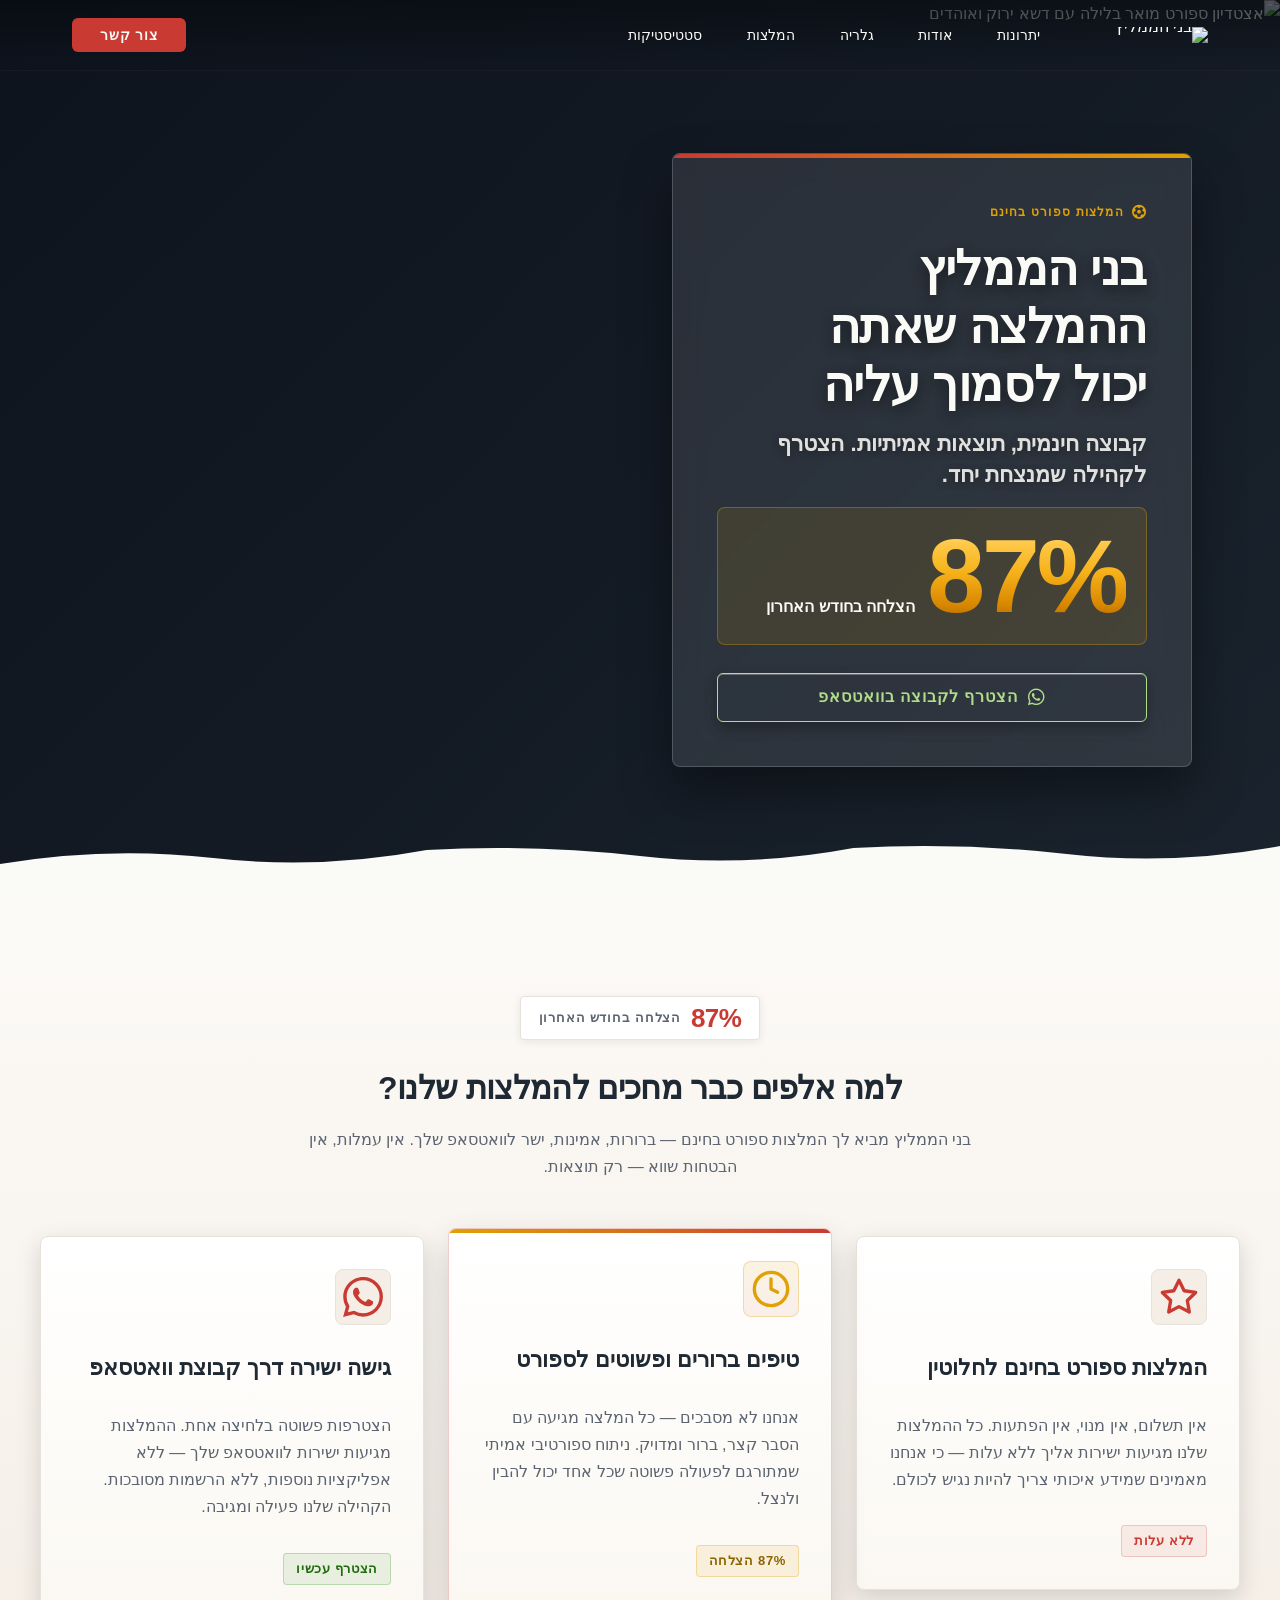
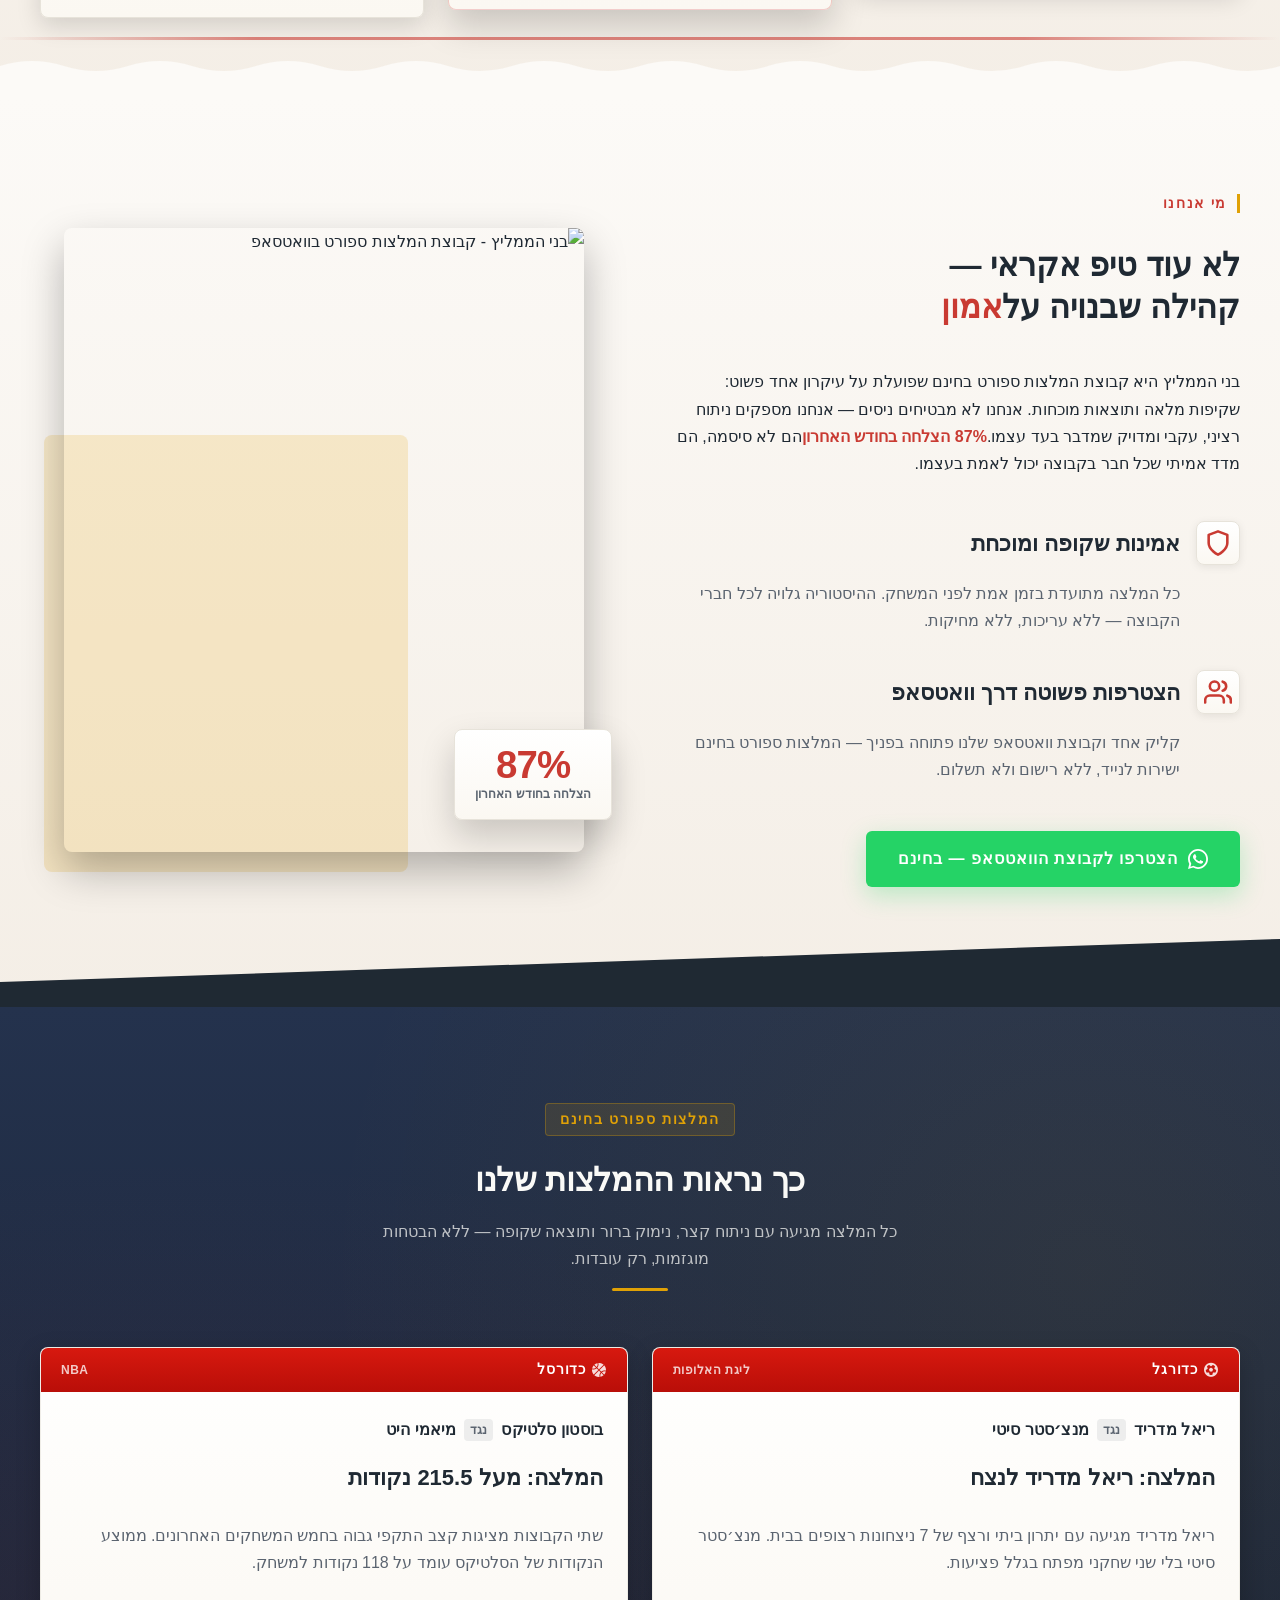
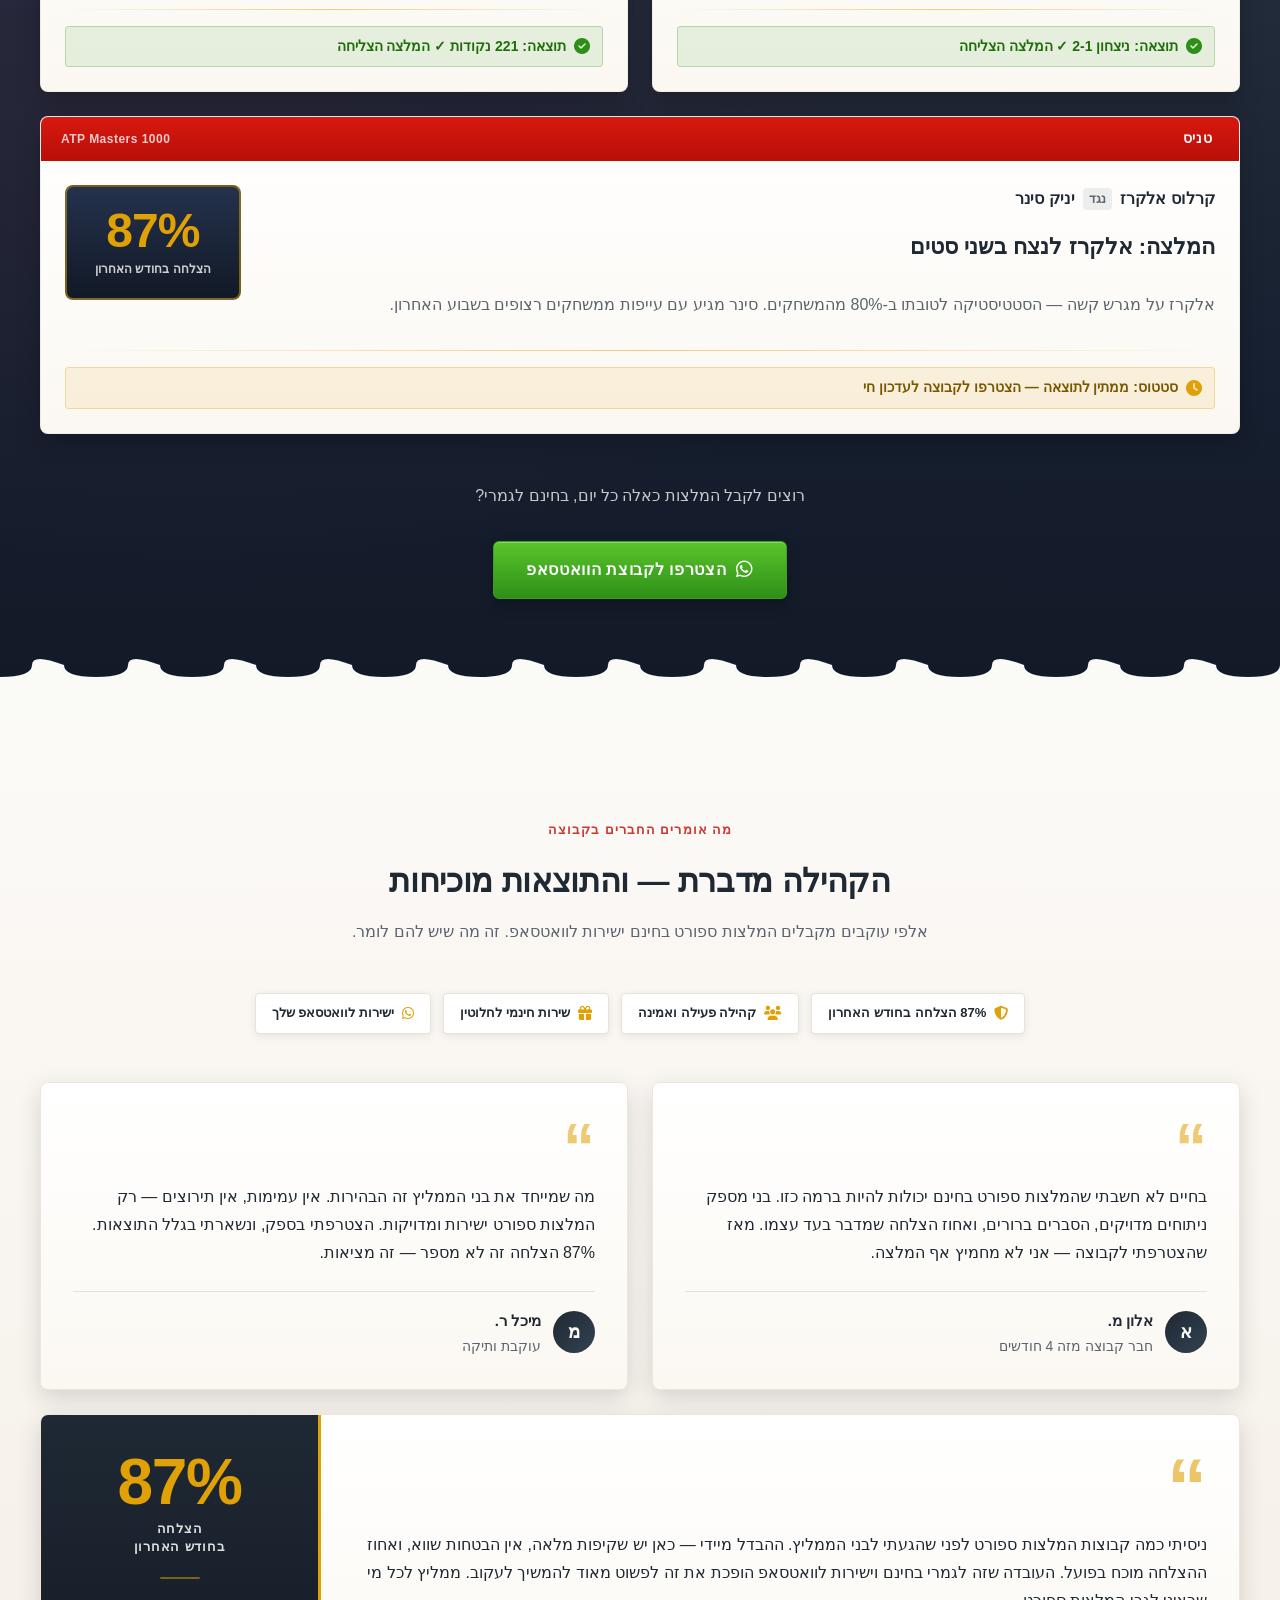
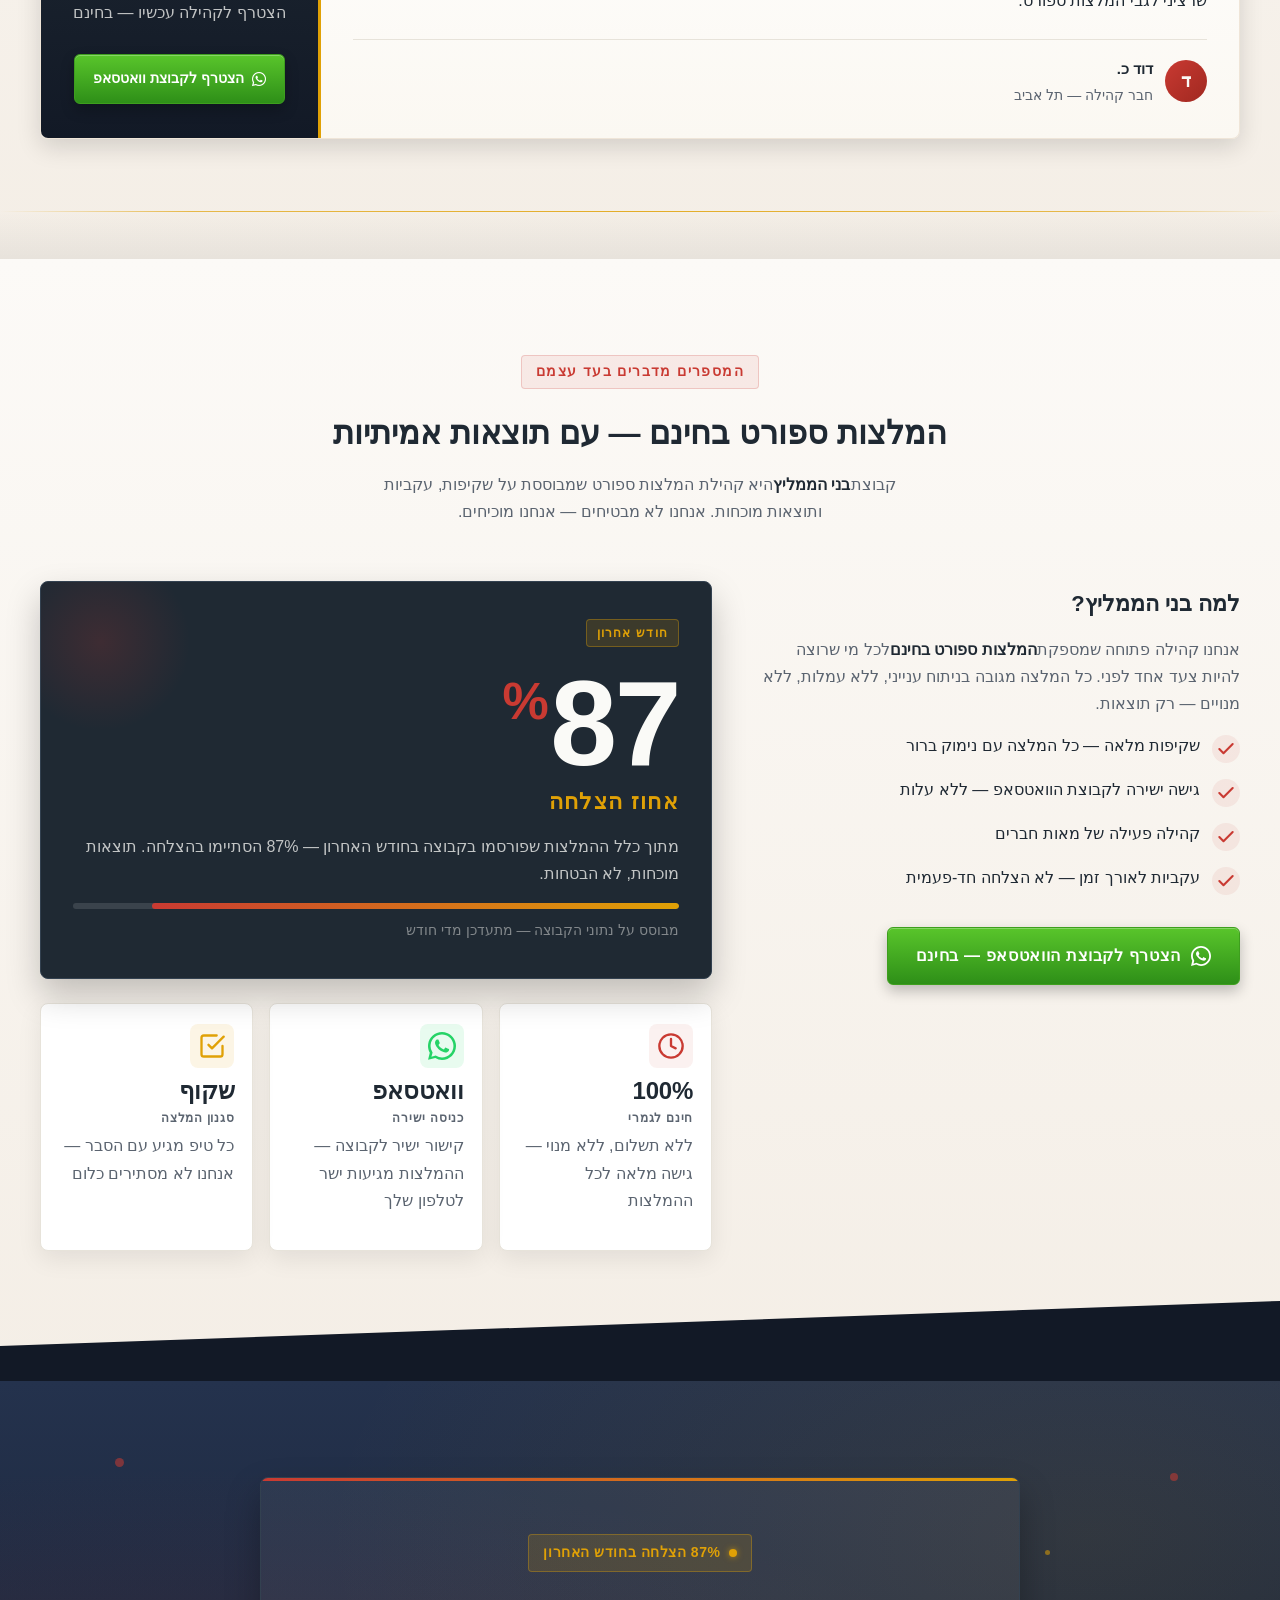
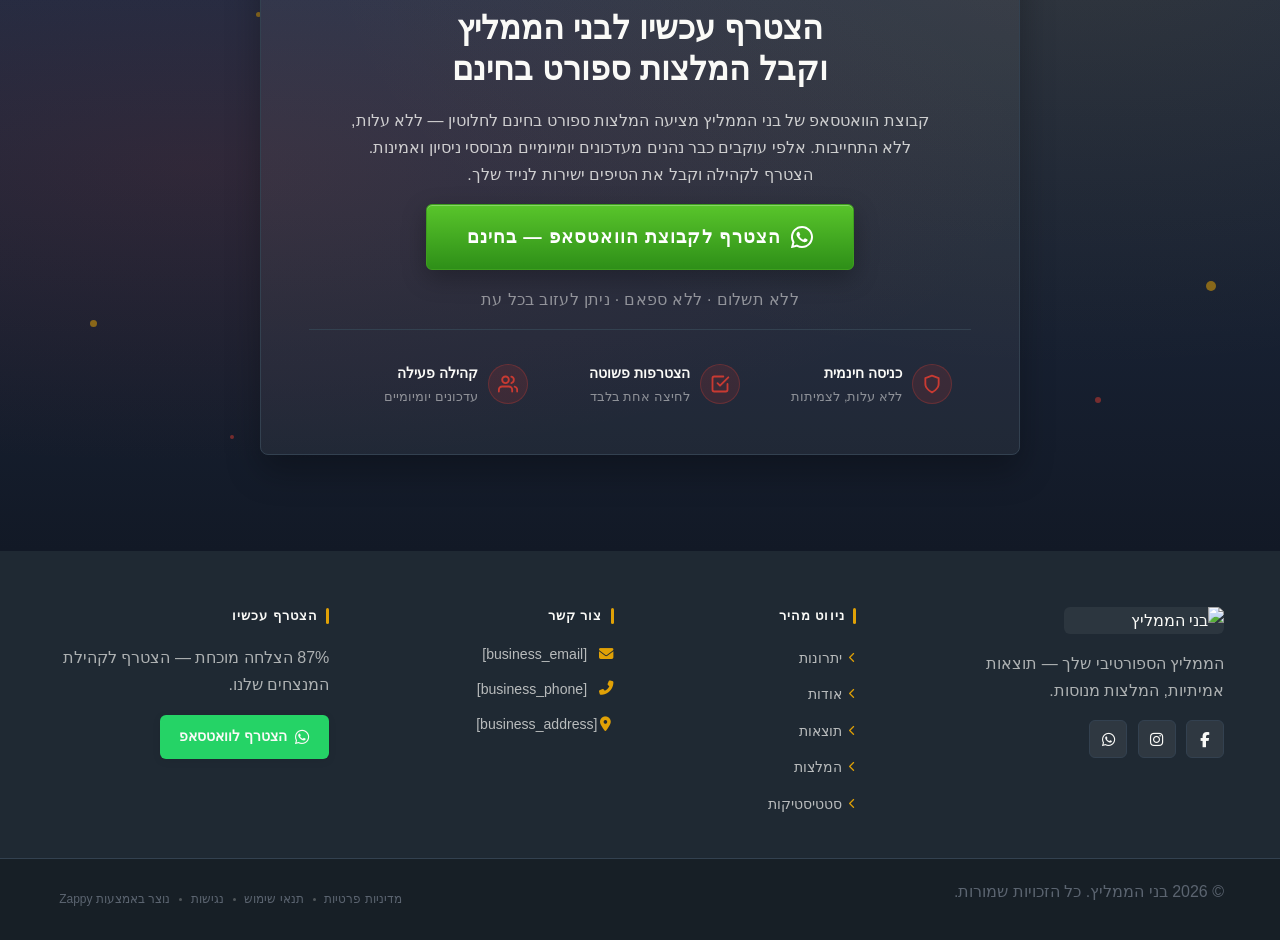
==== commit ee93ae34: "Background sync: Progressive GitHub Sync" ====
--- a/public/index.html
+++ b/public/index.html
@@ -1 +1 @@
-<!doctype html><html dir="rtl" lang="he"><head><meta charset="UTF-8"><meta content="width=device-width,initial-scale=1" name="viewport"><meta content="index, follow" name="robots"><title>המלצות ספורט בחינם — בני הממליץ</title><meta content="A free sports recommendations group called &#39;Beni HaMemalitz&#39; (Beni the Recommender), boasting an impressive 87% success rate in the last month. The brand is bui" name="description"><meta content="המלצות ספורט בחינם, קבוצת וואטסאפ המלצות ספורט, טיפים לספורט ישראל, המלצות ספורט" name="keywords"><link href="/assets/favicon.ico" rel="icon" type="image/x-icon"><link href="/assets/favicon-16x16.png" rel="icon" type="image/png" sizes="16x16"><link href="/assets/favicon-32x32.png" rel="icon" type="image/png" sizes="32x32"><link href="/assets/favicon-48x48.png" rel="icon" type="image/png" sizes="48x48"><link href="/assets/favicon-192x192.png" rel="icon" type="image/png" sizes="192x192"><link href="/assets/favicon-512x512.png" rel="icon" type="image/png" sizes="512x512"><link href="/assets/apple-touch-icon.png" rel="apple-touch-icon"><script>!function(){"use strict";var t="ee9b711c-0c87-40ab-a0d4-803b7d81952b",e="https://api.zappy5.com/api/analytics/track",a=18e5,n=2592e6,o=!0,i=!0,r=!0;var s=function(){var e="zappy_visitor_"+t,a=null;try{if(a=localStorage.getItem(e)){var o=JSON.parse(a),i=Date.now();if(i-o.created<n)return o.lastSeen=i,localStorage.setItem(e,JSON.stringify(o)),o.id}}catch(t){console.warn("Zappy Analytics: LocalStorage not available")}var r="zv_"+Date.now()+"_"+Math.random().toString(36).substr(2,9);try{localStorage.setItem(e,JSON.stringify({id:r,created:Date.now(),lastSeen:Date.now()}))}catch(t){}return r}(),c=function(){var e="zappy_session_"+t,n=null;try{if(n=sessionStorage.getItem(e)){var o=JSON.parse(n),i=Date.now();if(i-o.timestamp<a)return o.timestamp=i,sessionStorage.setItem(e,JSON.stringify(o)),o.id}}catch(t){console.warn("Zappy Analytics: SessionStorage not available")}var r="zs_"+Date.now()+"_"+Math.random().toString(36).substr(2,9);try{sessionStorage.setItem(e,JSON.stringify({id:r,timestamp:Date.now()}))}catch(t){}return r}();function l(a,n){n=n||{};var o={website_id:t,event_type:a,page_path:window.location.pathname,referrer:document.referrer||"direct",visitor_id:s,session_id:c,metadata:n};if(navigator.sendBeacon){var i=new Blob([JSON.stringify(o)],{type:"application/json"});navigator.sendBeacon(e,i)}else fetch(e,{method:"POST",headers:{"Content-Type":"application/json"},body:JSON.stringify(o),keepalive:!0}).catch(function(t){console.warn("Zappy Analytics: Failed to track event",t)})}o&&l("pageview",{title:document.title,url:window.location.href}),i&&document.addEventListener("click",function(t){var e=t.target;if("BUTTON"===e.tagName||e.closest("button")){var a="BUTTON"===e.tagName?e:e.closest("button");l("click",{element:"button",text:a.textContent.trim().substring(0,100),id:a.id||null,class:a.className||null})}else if("A"===e.tagName||e.closest("a")){var n="A"===e.tagName?e:e.closest("a");l("navigation",{element:"link",text:n.textContent.trim().substring(0,100),href:n.href,external:n.hostname!==window.location.hostname})}},!0),r&&document.addEventListener("submit",function(t){var e=t.target;l("form_submit",{form_id:e.id||null,form_name:e.name||null,form_action:e.action||null,form_method:e.method||"GET"})},!0);var d=Date.now();window.addEventListener("beforeunload",function(){l("page_unload",{time_on_page:Math.floor((Date.now()-d)/1e3),page_path:window.location.pathname})}),window.zappyAnalytics={track:l,getVisitorId:function(){return s},getSessionId:function(){return c}}}()</script><meta content="המלצות ספורט בחינם — בני הממליץ" property="og:title"><meta content="A free sports recommendations group called 'Beni HaMemalitz' (Beni the Recommender), boasting an impressive 87% success rate in the last month. The brand is bui" property="og:description"><meta content="website" property="og:type"><meta content="he_IL" property="og:locale"><meta content="summary_large_image" name="twitter:card"><meta content="המלצות ספורט בחינם — בני הממליץ" name="twitter:title"><meta content="A free sports recommendations group called 'Beni HaMemalitz' (Beni the Recommender), boasting an impressive 87% success rate in the last month. The brand is bui" name="twitter:description"><link href="https://cdnjs.cloudflare.com/ajax/libs/font-awesome/6.4.0/css/all.min.css" rel="stylesheet"><link href="/assets/favicon.ico" rel="icon" type="image/x-icon"><link href="/assets/favicon-16x16.png" rel="icon" type="image/png" sizes="16x16"><link href="/assets/favicon-32x32.png" rel="icon" type="image/png" sizes="32x32"><link href="/assets/favicon-48x48.png" rel="icon" type="image/png" sizes="48x48"><link href="/assets/favicon-192x192.png" rel="icon" type="image/png" sizes="192x192"><link href="/assets/favicon-512x512.png" rel="icon" type="image/png" sizes="512x512"><link href="/assets/apple-touch-icon.png" rel="apple-touch-icon"><link href="https://cdn.jsdelivr.net/npm/vanilla-cookieconsent@3/dist/cookieconsent.css" rel="stylesheet"><script src="https://cdn.jsdelivr.net/npm/vanilla-cookieconsent@3/dist/cookieconsent.umd.js"></script><script src="https://cdn.jsdelivr.net/gh/mickidum/acc_toolbar/acctoolbar/acctoolbar.min.js"></script><link href="/styles.css" rel="stylesheet"><style id="zappy-dropdown-submenu-styles">#navMenu li:has(.sub-menu),.nav-menu li:has(.sub-menu),.navbar li:has(.sub-menu),nav li:has(.sub-menu){position:relative}#navMenu .sub-menu,.nav-menu .sub-menu,.navbar .sub-menu,nav .sub-menu{display:block!important;position:absolute!important;top:100%;left:0;min-width:220px;background:#fff;border-radius:8px;box-shadow:0 8px 25px rgba(0,0,0,.15);padding:8px 0;opacity:0;visibility:hidden;transform:translateY(10px);transition:all .3s ease;z-index:1000;list-style:none;pointer-events:none}#navMenu li:hover>.sub-menu,.nav-menu li:hover>.sub-menu,.navbar li:hover>.sub-menu,nav li:hover>.sub-menu{opacity:1!important;visibility:visible!important;transform:translateY(0)!important;pointer-events:auto!important}.sub-menu li{list-style:none;margin:0;padding:0}.sub-menu a{display:block!important;padding:10px 16px!important;color:var(--text-dark,#333)!important;font-weight:500;text-decoration:none;white-space:nowrap;transition:background-color .2s}.sub-menu a:hover{background-color:#f5f5f5}[dir=rtl] .nav-menu .sub-menu,[dir=rtl] .navbar .sub-menu,[dir=rtl] nav .sub-menu,html[lang=ar] .nav-menu .sub-menu,html[lang=ar] .navbar .sub-menu,html[lang=ar] nav .sub-menu,html[lang=he] .nav-menu .sub-menu,html[lang=he] .navbar .sub-menu,html[lang=he] nav .sub-menu{left:auto!important;right:0!important}.sub-menu:empty,.sub-menu:not(:has(li)),.sub-menu:not(:has(li:not(.zappy-hidden-menu-item))){display:none!important;opacity:0!important;visibility:hidden!important;pointer-events:none!important}li:has(.menu-group-title):hover>.sub-menu{opacity:1!important;visibility:visible!important;transform:translateY(0)!important;pointer-events:auto!important}#navMenu>li>.menu-group-title,.nav-menu>li>.menu-group-title{display:inline-block;padding:.5rem 1rem;cursor:default;user-select:none}@media (max-width:768px){#navMenu .sub-menu,.nav-menu .sub-menu,.navbar .sub-menu,nav .sub-menu{position:static!important;transform:none!important;box-shadow:none!important;background:0 0!important;max-height:0;overflow:hidden;opacity:0;visibility:hidden;transition:max-height .3s ease,opacity .3s ease;padding:0!important;border-radius:0!important}.sub-menu.mobile-expanded{max-height:500px!important;opacity:1!important;visibility:visible!important;padding:8px 0 8px 16px!important}[dir=rtl] .sub-menu.mobile-expanded,html[lang=he] .sub-menu.mobile-expanded{padding:8px 16px 8px 0!important}#navMenu li:hover>.sub-menu,.nav-menu li:hover>.sub-menu,.navbar li:hover>.sub-menu,nav li:hover>.sub-menu{opacity:0;visibility:hidden;pointer-events:none}#navMenu li>.sub-menu.mobile-expanded,.nav-menu li>.sub-menu.mobile-expanded,.navbar li>.sub-menu.mobile-expanded,nav li>.sub-menu.mobile-expanded{opacity:1!important;visibility:visible!important;pointer-events:auto!important}#navMenu li:has(.sub-menu),.nav-menu li:has(.sub-menu),.navbar li:has(.sub-menu),nav li:has(.sub-menu){display:flex!important;flex-wrap:wrap!important;align-items:center!important;position:relative!important;min-height:44px!important}#navMenu li:has(.sub-menu)>a,.nav-menu li:has(.sub-menu)>a,.navbar li:has(.sub-menu)>a,nav li:has(.sub-menu)>a{flex:1!important;min-width:0!important}#navMenu li:has(.sub-menu)>.menu-group-title,.nav-menu li:has(.sub-menu)>.menu-group-title,.navbar li:has(.sub-menu)>.menu-group-title,nav li:has(.sub-menu)>.menu-group-title{flex:1!important;min-width:0!important;padding:0!important;line-height:inherit!important}#navMenu li:has(.sub-menu)>.sub-menu,.nav-menu li:has(.sub-menu)>.sub-menu,.navbar li:has(.sub-menu)>.sub-menu,nav li:has(.sub-menu)>.sub-menu{flex-basis:100%!important;width:100%!important}#navMenu li:has(.sub-menu)>a [class*=arrow],#navMenu li:has(.sub-menu)>a [class*=chevron],.nav-menu li:has(.sub-menu)>a .fa-angle-down,.nav-menu li:has(.sub-menu)>a .fa-chevron-down,.nav-menu li:has(.sub-menu)>a [class*=arrow],.nav-menu li:has(.sub-menu)>a [class*=chevron],nav li:has(.sub-menu)>a [class*=arrow],nav li:has(.sub-menu)>a [class*=chevron]{display:none!important;visibility:hidden!important}.mobile-submenu-toggle{display:flex!important;align-items:center!important;justify-content:center!important;width:44px!important;height:auto!important;background:0 0!important;border:none!important;cursor:pointer!important;color:var(--text-dark)!important;position:static!important;flex-shrink:0!important;align-self:stretch!important;z-index:2!important;padding:0!important;margin:0!important}.mobile-submenu-toggle::after{content:''!important;width:0!important;height:0!important;border-left:6px solid transparent!important;border-right:6px solid transparent!important;border-top:7px solid currentColor!important;transition:transform .3s ease!important}.mobile-submenu-toggle.expanded::after{transform:rotate(180deg)!important}.sub-menu a{padding:10px 0!important;display:block!important;color:var(--text-dark)!important}.navbar .sub-menu li a,.zappy-products-dropdown .sub-menu a,nav.navbar .sub-menu li a{color:var(--text-dark)!important}}@media (min-width:769px){.mobile-submenu-toggle{display:none!important}}</style><style id="mobile-lang-menu-deployed-css">@media (max-width:768px){.lang-switcher,.nav-container .lang-switcher,.nav-cta-container .lang-switcher,.nav-ecommerce-icons .lang-switcher,.nav-icons-left .lang-switcher,.navbar .lang-switcher,.navbar .nav-cta-container .lang-switcher{display:none!important}.mobile-lang-menu{width:100%;border-top:1px solid rgba(128,128,128,.2);padding:8px 0 0 0;margin-top:8px}.mobile-lang-toggle{display:flex!important;align-items:center;justify-content:space-between;width:100%;padding:12px 16px;background:0 0;border:none;cursor:pointer;font-size:15px;color:inherit;font-family:inherit}.mobile-lang-toggle::after{content:'';display:inline-block;width:8px;height:8px;border-right:2px solid currentColor;border-bottom:2px solid currentColor;transform:rotate(45deg);transition:transform .3s ease;margin-left:8px}.mobile-lang-toggle.expanded::after{transform:rotate(-135deg)}.mobile-lang-options{max-height:0;overflow:hidden;transition:max-height .3s ease}.mobile-lang-options.expanded{max-height:300px}.mobile-lang-option{display:flex!important;align-items:center;gap:10px;padding:10px 24px;text-decoration:none;color:inherit;font-size:14px;font-family:inherit}.mobile-lang-option:hover{background:rgba(128,128,128,.1)}.mobile-lang-option.active{font-weight:600;opacity:.7;pointer-events:none}.mobile-lang-option img{width:20px;height:20px;border-radius:50%}}@media (min-width:769px){.mobile-lang-menu{display:none!important}}</style><style id="zappy-widget-visibility">#mic-access-tool-box,#mic-access-tool-general-button,#mic-init-access-tool #mic-access-tool-box,#mic-init-access-tool #mic-access-tool-general-button,#mic-init-access-tool .mic-access-tool-general-button,._access-icon,._access-menu,.mic-access-tool-box,.mic-access-tool-general-button,div[id*=mic-access-tool-box]{display:none!important;visibility:hidden!important;opacity:0!important;pointer-events:none!important}</style></head><body><nav class="navbar" dir="rtl"><button aria-label="Menu" class="mobile-toggle" id="mobileToggle"><svg viewBox="0 0 24 24" fill="none" height="24" width="24" class="hamburger-icon"><path d="M3 12h18M3 6h18M3 18h18" stroke="currentColor" stroke-linecap="round" stroke-width="2"></path></svg><svg viewBox="0 0 24 24" fill="none" height="24" width="24" class="close-icon" style="display:none"><path d="M18 6L6 18M6 6l12 12" stroke="currentColor" stroke-linecap="round" stroke-width="2"></path></svg></button><button aria-label="Call" class="phone-header-btn" data-phone="[business_phone]"><svg viewBox="0 0 24 24" fill="currentColor" height="20" width="20"><path d="M22 16.92v3a2 2 0 0 1-2.18 2 19.79 19.79 0 0 1-8.63-3.07 19.5 19.5 0 0 1-6-6 19.79 19.79 0 0 1-3.07-8.67A2 2 0 0 1 4.11 2h3a2 2 0 0 1 2 1.72 12.84 12.84 0 0 0 .7 2.81 2 2 0 0 1-.45 2.11L8.09 9.91a16 16 0 0 0 6 6l1.27-1.27a2 2 0 0 1 2.11-.45 12.84 12.84 0 0 0 2.81.7A2 2 0 0 1 22 16.92z"></path></svg></button><div class="nav-container"><div class="nav-right-group"><div class="nav-brand"><a href="/" class="logo-link"><img alt="בני הממליץ" class="logo" src="/assets/business-logo.webp"></a></div><ul class="nav-menu" id="navMenu"><li><a href="#features">יתרונות</a></li><li><a href="#about">אודות</a></li><li><a href="#showcase">גלריה</a></li><li><a href="#testimonials">המלצות</a></li><li><a href="#stats">סטטיסטיקות</a></li></ul></div><div class="nav-cta-container"><a href="#cta" class="nav-cta-btn">צור קשר</a></div></div></nav><script>window.addEventListener("load",function(){const e=document.querySelector(".navbar, nav, header");if(!e)return void console.log("[Navbar] Navbar element not found");let t=document.getElementById("mobileToggle")||document.querySelector(".mobile-toggle")||document.querySelector(".hamburger")||document.querySelector(".hamburger-menu")||document.querySelector(".menu-toggle")||document.querySelector(".burger-menu")||document.querySelector('[aria-label="Menu"]')||document.querySelector('[aria-label="תפריט"]');const o=document.querySelector(".phone-header-btn"),n=window.getComputedStyle(e);let r=n.backgroundColor;if(console.log("[Navbar] Initial navbar background:",r),"transparent"===r||"rgba(0, 0, 0, 0)"===r||r.startsWith("rgba")&&r.includes(", 0)")){const e=n.backgroundImage;if(e&&"none"!==e)console.log("[Navbar] Navbar has background image/gradient, using dark text"),r="rgb(240, 240, 240)";else{const e=window.getComputedStyle(document.body).backgroundColor;console.log("[Navbar] Navbar transparent, using body background:",e),r=e}}const i=r.match(/\d+/g);if(i&&i.length>=3){const e=(.299*parseInt(i[0])+.587*parseInt(i[1])+.114*parseInt(i[2]))/255;console.log("[Navbar] Mobile button colors preserved from Claude CSS (luminance:",e.toFixed(2)+")");const n=document.createElement("style");n.id="zappy-mobile-nav-fix";document.documentElement.lang;document.documentElement.dir,n.textContent='\n        /* Hide mobile buttons on desktop, show only on mobile */\n        @media (min-width: 769px) {\n          .mobile-toggle,\n          .phone-header-btn {\n            display: none !important;\n          }\n        }\n        \n        /* Show and position mobile buttons correctly on mobile */\n        @media (max-width: 768px) {\n          .mobile-toggle,\n          .phone-header-btn {\n            position: absolute !important;\n            top: 50% !important;\n            transform: translateY(-50%) !important;\n            z-index: 1001 !important;\n            display: flex !important;\n            align-items: center !important;\n            justify-content: center !important;\n            width: 36px !important;\n            height: 36px !important;\n            border-radius: 50% !important;\n            border: none !important;\n            cursor: pointer !important;\n            padding: 6px !important;\n            background: none !important;\n            color: var(--nav-text, var(--text-dark)) !important;\n          }\n          \n          /* LTR positioning (default): hamburger LEFT, phone RIGHT */\n          html:not([dir="rtl"]):not([lang="he"]):not([lang="ar"]) .mobile-toggle,\n          html[dir="ltr"] .mobile-toggle {\n            left: 12px !important;\n            right: auto !important;\n          }\n          html:not([dir="rtl"]):not([lang="he"]):not([lang="ar"]) .phone-header-btn,\n          html[dir="ltr"] .phone-header-btn {\n            right: 12px !important;\n            left: auto !important;\n          }\n          \n          /* RTL positioning: hamburger RIGHT, phone LEFT */\n          html[dir="rtl"] .mobile-toggle,\n          html[lang="he"] .mobile-toggle,\n          html[lang="ar"] .mobile-toggle {\n            right: 12px !important;\n            left: auto !important;\n          }\n          html[dir="rtl"] .phone-header-btn,\n          html[lang="he"] .phone-header-btn,\n          html[lang="ar"] .phone-header-btn {\n            left: 12px !important;\n            right: auto !important;\n          }\n          \n          /* CRITICAL: Ensure nav-container has min-height on mobile */\n          /* All children are positioned absolutely/fixed on mobile, so height:auto collapses to 0 */\n          .nav-container {\n            min-height: 70px !important;\n            position: relative !important;\n          }\n          \n          /* Ensure SVG icons are properly sized and inherit color */\n          .mobile-toggle svg,\n          .phone-header-btn svg {\n            width: 24px !important;\n            height: 24px !important;\n            /* Don\'t force display - let JavaScript control hamburger/close toggle */\n          }\n          \n          /* Reset nav-cta-container on mobile - remove desktop box-shadow/padding */\n          /* that creates a visible ghost box when CTA button is hidden */\n          .nav-cta-container {\n            box-shadow: none !important;\n            padding: 0 !important;\n          }\n          \n          /* Hide nav-cta-container entirely on mobile when there\'s no lang-switcher */\n          /* (only the CTA button is inside, and it\'s hidden on mobile) */\n          .nav-cta-container:not(:has(.lang-switcher)) {\n            display: none !important;\n          }\n          \n          /* CRITICAL: Prevent hero image fade gradient from bleeding over headline text */\n          /* The .image-fade-gradient has bottom: -30px (extends below parent) */\n          /* On mobile stacked layout, this overlaps the h1 text below the image */\n          .hero-image-column {\n            overflow: hidden !important;\n          }\n          .image-fade-gradient {\n            bottom: 0 !important;\n          }\n          \n          /* Hide desktop language switcher on mobile - hamburger menu handles it */\n          /* High specificity to override stored CSS */\n          .lang-switcher,\n          .nav-cta-container .lang-switcher,\n          .nav-container .lang-switcher,\n          .navbar .lang-switcher,\n          .navbar .nav-cta-container .lang-switcher {\n            display: none !important;\n          }\n        }\n      ';const r=document.getElementById("zappy-mobile-nav-fix");r&&r.remove(),document.head.appendChild(n),console.log("[Navbar] Critical CSS injected for mobile nav positioning");const l=window.innerWidth<=768;if(t){const e=t.querySelector(".hamburger-icon"),o=t.querySelector(".close-icon");e&&(e.style.setProperty("width","24px","important"),e.style.setProperty("height","24px","important"),e.style.setProperty("display","block","important")),o&&(o.style.setProperty("width","24px","important"),o.style.setProperty("height","24px","important"),o.style.setProperty("display","none","important")),l?(t.style.setProperty("position","absolute","important"),t.style.setProperty("top","50%","important"),t.style.setProperty("transform","translateY(-50%)","important"),t.style.setProperty("z-index","1001","important"),t.style.removeProperty("left"),t.style.removeProperty("right"),console.log("[Navbar] Mobile toggle positioning applied (mobile viewport)")):(t.style.removeProperty("position"),t.style.removeProperty("top"),t.style.removeProperty("transform"),t.style.removeProperty("z-index"),t.style.removeProperty("left"),t.style.removeProperty("right"),console.log("[Navbar] Desktop viewport - cleared mobile toggle inline positioning"))}if(o){const e=o.querySelector("svg");e&&(e.style.width="24px",e.style.height="24px",e.setAttribute("width","24"),e.setAttribute("height","24")),l?(o.style.setProperty("position","absolute","important"),o.style.setProperty("top","50%","important"),o.style.setProperty("transform","translateY(-50%)","important"),o.style.setProperty("z-index","1001","important"),o.style.removeProperty("left"),o.style.removeProperty("right"),console.log("[Navbar] Phone button positioning applied (mobile viewport)")):(o.style.removeProperty("position"),o.style.removeProperty("top"),o.style.removeProperty("transform"),o.style.removeProperty("z-index"),o.style.removeProperty("left"),o.style.removeProperty("right"),console.log("[Navbar] Desktop viewport - cleared phone button inline positioning"))}}else console.log("[Navbar] Could not parse background color:",r);t=document.getElementById("mobileToggle")||document.querySelector(".mobile-toggle")||document.querySelector(".hamburger")||document.querySelector(".hamburger-menu")||document.querySelector(".menu-toggle")||document.querySelector(".burger-menu")||document.querySelector('[aria-label="Menu"]')||document.querySelector('[aria-label="תפריט"]');const l=document.getElementById("navMenu")||document.querySelector(".nav-menu")||document.querySelector(".nav-links")||document.querySelector("nav ul:not(.submenu)");if(!t||!l)return void console.log("[Navbar] Mobile toggle or menu not found:",{toggle:!!t,menu:!!l});l.id||(l.id="navMenu"),console.log("[Navbar] Initializing mobile menu...");const a=t.cloneNode(!0);t.parentNode.replaceChild(a,t),a.addEventListener("click",function(e){e.preventDefault(),e.stopPropagation();const t=this.querySelector(".hamburger-icon"),o=this.querySelector(".close-icon");l.classList.contains("active")?(l.classList.remove("active"),t&&t.style.setProperty("display","block","important"),o&&o.style.setProperty("display","none","important"),document.body.style.overflow="",console.log("[Navbar] Menu closed")):(l.classList.add("active"),t&&t.style.setProperty("display","none","important"),o&&o.style.setProperty("display","block","important"),document.body.style.overflow="hidden",console.log("[Navbar] Menu opened"))}),l.querySelectorAll("a").forEach(function(e){e.addEventListener("click",function(){if("#"===this.getAttribute("href"))return;const e=a.querySelector(".hamburger-icon"),t=a.querySelector(".close-icon");l.classList.remove("active"),e&&e.style.setProperty("display","block","important"),t&&t.style.setProperty("display","none","important"),document.body.style.overflow="",console.log("[Navbar] Menu closed (link clicked)")})});var s=l.querySelectorAll(".dropdown-toggle");s.forEach(function(e){e.addEventListener("click",function(e){e.preventDefault(),e.stopPropagation();var t=this.closest(".nav-dropdown");t&&(t.parentNode.querySelectorAll(".nav-dropdown.open").forEach(function(e){e!==t&&e.classList.remove("open")}),t.classList.toggle("open"),console.log("[Navbar] Dropdown toggled:",t.classList.contains("open")?"open":"closed"))})}),document.addEventListener("click",function(e){e.target.closest(".nav-dropdown")||document.querySelectorAll(".nav-dropdown.open").forEach(function(e){e.classList.remove("open")})}),console.log("[Navbar] Dropdown handlers initialized for "+s.length+" dropdowns"),o&&o.addEventListener("click",function(){const e=document.querySelectorAll('a[href^="tel:"]'),t=e.length>0?e[0].getAttribute("href").replace("tel:",""):"[business_phone]";window.location.href="tel:"+t,console.log("[Navbar] Phone button clicked")}),console.log("[Navbar] Mobile menu initialized successfully");const p=function(){const e=document.querySelector(".whatsapp-float");e&&(window.innerWidth>=769?(e.style.setProperty("display","none","important"),e.style.setProperty("visibility","hidden","important"),e.style.setProperty("opacity","0","important"),e.style.setProperty("pointer-events","none","important"),console.log("[WhatsApp] Button hidden on desktop")):(e.style.removeProperty("display"),e.style.removeProperty("visibility"),e.style.removeProperty("opacity"),e.style.removeProperty("pointer-events"),console.log("[WhatsApp] Button visible on mobile")))};let c;p(),window.addEventListener("resize",function(){clearTimeout(c),c=setTimeout(p,100)})})</script><main><section class="index-hero-section" data-layout-spec="בית-hero" dir="rtl" id="hero" data-hero-type="fullscreen-scrim"><div class="index-hero-bg"><img alt="אצטדיון ספורט מואר בלילה עם דשא ירוק ואוהדים" class="zappy-editable-image" src="/assets/site-index-hero-image-1.webp" data-context="Dramatic wide-angle stadium at night with bright floodlights illuminating a lush green football pitch, crowd in the background, atmosphere of excitement and anticipation, photorealistic, cinematic sports photography, high contrast lighting, Israeli sports context" data-placeholder="index-hero-image-1" height="700" width="1200" data-element-id="img-1774727957556-zq7kiatjz" data-element-type="image" data-hero-background="true" data-hero-bg="true"></div><div class="index-hero-scrim" aria-hidden="true"></div><div class="index-hero-container"><div class="index-hero-card"><div class="index-hero-ribbon" aria-hidden="true"></div><div class="index-hero-brand-label"><span class="index-hero-brand-icon"><i class="fa-solid fa-futbol" data-element-id="icon-1774727957555-v536m8z8i" data-element-type="icon" data-icon-type="fontawesome"></i></span><span>המלצות ספורט בחינם</span></div><h1 class="index-hero-h1">בני הממליץ&nbsp;<br>ההמלצה שאתה<br>יכול לסמוך עליה</h1><h3 class="index-hero-subtitle">קבוצה חינמית, תוצאות אמיתיות. הצטרף לקהילה שמנצחת יחד.</h3><div class="index-hero-stat-block"><div class="index-hero-stat-number">87%</div><div class="index-hero-stat-label">הצלחה בחודש האחרון</div></div><div class="index-hero-ctas" style="text-align:center !important;display:flex !important;justify-content:center !important;align-items:flex-start !important;width:100% !important"><a href="https://chat.whatsapp.com/FGF4bDCophv4e64rrxOBy3?mode=gi_t" class="btn btn-outline btn-secondary index-hero-btn-primary" target="_blank" rel="noopener noreferrer" data-element-id="btn-1774727957549-5px198ofg" data-element-type="button" data-native-element="true" data-text-color="#cde8b5" style="border-color:rgb(177, 221, 139) !important;color:rgb(177, 221, 139) !important;outline:currentcolor;background-color:transparent !important;background-image:none !important"><i class="fa-whatsapp fa-brands"></i>הצטרף לקבוצה בוואטסאפ</a><a href="#recommendations" class="index-hero-btn-secondary" data-element-id="btn-1774727957549-2t77j2lmp" data-element-type="button" data-native-element="true"><i class="fa-solid fa-chevron-down"></i>ראה המלצות אחרונות</a></div></div></div><div class="index-hero-divider-wrapper"><svg viewBox="0 0 1200 72" aria-hidden="true" xmlns="http://www.w3.org/2000/svg" preserveAspectRatio="none"><path d="M0,72 L0,36 Q100,18 200,30 T400,22 Q500,16 600,28 T800,20 Q900,14 1000,26 T1200,18 L1200,72 Z" fill="#FAFAF7"></path></svg></div></section><section class="index-features-section" data-layout-spec="בית-features" dir="rtl" id="features"><div class="index-features-container"><div class="index-features-intro"><div class="index-features-proof-chip"><span class="proof-chip-number">87%</span><span class="proof-chip-label">הצלחה בחודש האחרון</span></div><h2 class="index-features-heading">למה אלפים כבר מחכים להמלצות שלנו?</h2><p class="index-features-subheading">בני הממליץ מביא לך המלצות ספורט בחינם — ברורות, אמינות, ישר לוואטסאפ שלך. אין עמלות, אין הבטחות שווא — רק תוצאות.</p></div><div class="index-features-grid"><article class="index-feature-card"><div class="index-feature-card-icon"><svg viewBox="0 0 24 24" aria-hidden="true" fill="none" height="40" width="40" data-element-type="icon" data-icon-type="svg" stroke="currentColor" stroke-linecap="round" stroke-linejoin="round" stroke-width="2" xmlns="http://www.w3.org/2000/svg"><path d="M12 2L15.09 8.26L22 9.27L17 14.14L18.18 21.02L12 17.77L5.82 21.02L7 14.14L2 9.27L8.91 8.26L12 2Z"></path></svg></div><div class="index-feature-card-content"><h3 class="index-feature-card-title">המלצות ספורט בחינם לחלוטין</h3><p class="index-feature-card-text">אין תשלום, אין מנוי, אין הפתעות. כל ההמלצות שלנו מגיעות ישירות אליך ללא עלות — כי אנחנו מאמינים שמידע איכותי צריך להיות נגיש לכולם.</p><div class="index-feature-card-tag">ללא עלות</div></div></article><article class="index-feature-card index-feature-card--featured"><div class="index-feature-card-accent-bar"></div><div class="index-feature-card-icon index-feature-card-icon--accent"><svg viewBox="0 0 24 24" aria-hidden="true" fill="none" height="40" width="40" data-element-type="icon" data-icon-type="svg" stroke="currentColor" stroke-linecap="round" stroke-linejoin="round" stroke-width="2" xmlns="http://www.w3.org/2000/svg"><circle cx="12" cy="12" r="10"></circle><polyline points="12 6 12 12 16 14"></polyline></svg></div><div class="index-feature-card-content"><h3 class="index-feature-card-title">טיפים ברורים ופשוטים לספורט</h3><p class="index-feature-card-text">אנחנו לא מסבכים — כל המלצה מגיעה עם הסבר קצר, ברור ומדויק. ניתוח ספורטיבי אמיתי שמתורגם לפעולה פשוטה שכל אחד יכול להבין ולנצל.</p><div class="index-feature-card-tag index-feature-card-tag--gold">87% הצלחה</div></div></article><article class="index-feature-card"><div class="index-feature-card-icon"><svg viewBox="0 0 24 24" aria-hidden="true" fill="currentColor" height="40" width="40" data-element-type="icon" data-icon-type="svg" xmlns="http://www.w3.org/2000/svg"><path d="M17.472 14.382c-.297-.149-1.758-.867-2.03-.967-.273-.099-.471-.148-.67.15-.197.297-.767.966-.94 1.164-.173.199-.347.223-.644.075-.297-.15-1.255-.463-2.39-1.475-.883-.788-1.48-1.761-1.653-2.059-.173-.297-.018-.458.13-.606.134-.133.298-.347.446-.52.149-.174.198-.298.298-.497.099-.198.05-.371-.025-.52-.075-.149-.669-1.612-.916-2.207-.242-.579-.487-.5-.669-.51-.173-.008-.371-.01-.57-.01-.198 0-.52.074-.792.372-.272.297-1.04 1.016-1.04 2.479 0 1.462 1.065 2.875 1.213 3.074.149.198 2.096 3.2 5.077 4.487.709.306 1.262.489 1.694.625.712.227 1.36.195 1.871.118.571-.085 1.758-.719 2.006-1.413.248-.694.248-1.289.173-1.413-.074-.124-.272-.198-.57-.347m-5.421 7.403h-.004a9.87 9.87 0 01-5.031-1.378l-.361-.214-3.741.982.998-3.648-.235-.374a9.86 9.86 0 01-1.51-5.26c.001-5.45 4.436-9.884 9.888-9.884 2.64 0 5.122 1.03 6.988 2.898a9.825 9.825 0 012.893 6.994c-.003 5.45-4.437 9.884-9.885 9.884m8.413-18.297A11.815 11.815 0 0012.05 0C5.495 0 .16 5.335.157 11.892c0 2.096.547 4.142 1.588 5.945L.057 24l6.305-1.654a11.882 11.882 0 005.683 1.448h.005c6.554 0 11.89-5.335 11.893-11.893a11.821 11.821 0 00-3.48-8.413Z"></path></svg></div><div class="index-feature-card-content"><h3 class="index-feature-card-title">גישה ישירה דרך קבוצת וואטסאפ</h3><p class="index-feature-card-text">הצטרפות פשוטה בלחיצה אחת. ההמלצות מגיעות ישירות לוואטסאפ שלך — ללא אפליקציות נוספות, ללא הרשמות מסובכות. הקהילה שלנו פעילה ומגיבה.</p><div class="index-feature-card-tag index-feature-card-tag--green">הצטרף עכשיו</div></div></article></div></div><div class="index-features-divider-wrapper"><div class="index-features-ribbon-line"></div><svg viewBox="0 0 1200 60" aria-hidden="true" xmlns="http://www.w3.org/2000/svg" preserveAspectRatio="none"><path d="M0,60 L0,28 Q30,18 60,28 Q90,38 120,28 Q150,18 180,28 Q210,38 240,28 Q270,18 300,28 Q330,38 360,28 Q390,18 420,28 Q450,38 480,28 Q510,18 540,28 Q570,38 600,28 Q630,18 660,28 Q690,38 720,28 Q750,18 780,28 Q810,38 840,28 Q870,18 900,28 Q930,38 960,28 Q990,18 1020,28 Q1050,38 1080,28 Q1110,18 1140,28 Q1170,38 1200,28 L1200,60 Z" fill="#FCFAF7"></path></svg></div></section><section class="index-about-section" data-layout-spec="בית-about" dir="rtl" id="about"><div class="index-about-container"><div class="index-about-grid"><div class="index-about-content"><span class="index-about-eyebrow">מי אנחנו</span><h2 class="index-about-heading">לא עוד טיפ אקראי —<br>קהילה שבנויה על<em>אמון</em></h2><p class="index-about-body">בני הממליץ היא קבוצת המלצות ספורט בחינם שפועלת על עיקרון אחד פשוט: שקיפות מלאה ותוצאות מוכחות. אנחנו לא מבטיחים ניסים — אנחנו מספקים ניתוח רציני, עקבי ומדויק שמדבר בעד עצמו.<strong>87% הצלחה בחודש האחרון</strong>הם לא סיסמה, הם מדד אמיתי שכל חבר בקבוצה יכול לאמת בעצמו.</p><div class="index-about-proof-points"><div class="index-about-proof-item"><div class="index-about-proof-icon"><svg viewBox="0 0 24 24" aria-hidden="true" fill="none" height="28" width="28" data-element-type="icon" data-icon-type="svg" stroke="currentColor" stroke-linecap="round" stroke-linejoin="round" stroke-width="2.2" xmlns="http://www.w3.org/2000/svg"><path d="M12 22s8-4 8-10V5l-8-3-8 3v7c0 6 8 10 8 10z"></path></svg></div><div class="index-about-proof-text"><h3>אמינות שקופה ומוכחת</h3><p>כל המלצה מתועדת בזמן אמת לפני המשחק. ההיסטוריה גלויה לכל חברי הקבוצה — ללא עריכות, ללא מחיקות.</p></div></div><div class="index-about-proof-item"><div class="index-about-proof-icon"><svg viewBox="0 0 24 24" aria-hidden="true" fill="none" height="28" width="28" data-element-type="icon" data-icon-type="svg" stroke="currentColor" stroke-linecap="round" stroke-linejoin="round" stroke-width="2.2" xmlns="http://www.w3.org/2000/svg"><path d="M17 21v-2a4 4 0 0 0-4-4H5a4 4 0 0 0-4 4v2"></path><circle cx="9" cy="7" r="4"></circle><path d="M23 21v-2a4 4 0 0 0-3-3.87"></path><path d="M16 3.13a4 4 0 0 1 0 7.75"></path></svg></div><div class="index-about-proof-text"><h3>הצטרפות פשוטה דרך וואטסאפ</h3><p>קליק אחד וקבוצת וואטסאפ שלנו פתוחה בפניך — המלצות ספורט בחינם ישירות לנייד, ללא רישום ולא תשלום.</p></div></div></div><a href="https://wa.me/[whatsapp_handle]" class="index-about-cta" target="_blank" rel="noopener noreferrer"><svg viewBox="0 0 24 24" aria-hidden="true" fill="currentColor" height="20" width="20" xmlns="http://www.w3.org/2000/svg"><path d="M17.472 14.382c-.297-.149-1.758-.867-2.03-.967-.273-.099-.471-.148-.67.15-.197.297-.767.966-.94 1.164-.173.199-.347.223-.644.075-.297-.15-1.255-.463-2.39-1.475-.883-.788-1.48-1.761-1.653-2.059-.173-.297-.018-.458.13-.606.134-.133.298-.347.446-.52.149-.174.198-.298.298-.497.099-.198.05-.371-.025-.52-.075-.149-.669-1.612-.916-2.207-.242-.579-.487-.5-.669-.51-.173-.008-.371-.01-.57-.01-.198 0-.52.074-.792.372-.272.297-1.04 1.016-1.04 2.479 0 1.462 1.065 2.875 1.213 3.074.149.198 2.096 3.2 5.077 4.487.709.306 1.262.489 1.694.625.712.227 1.36.195 1.871.118.571-.085 1.758-.719 2.006-1.413.248-.694.248-1.289.173-1.413-.074-.124-.272-.198-.57-.347z"></path><path d="M12 0C5.373 0 0 5.373 0 12c0 2.126.554 4.122 1.524 5.856L.057 23.882l6.197-1.624A11.954 11.954 0 0 0 12 24c6.627 0 12-5.373 12-12S18.627 0 12 0zm0 21.818a9.818 9.818 0 0 1-5.006-1.373l-.359-.213-3.68.965.982-3.594-.234-.369A9.818 9.818 0 0 1 2.182 12C2.182 6.578 6.578 2.182 12 2.182S21.818 6.578 21.818 12 17.422 21.818 12 21.818z"></path></svg>הצטרפו לקבוצת הוואטסאפ — בחינם</a></div><div class="index-about-imagery"><div class="index-about-image-frame"><div class="index-about-gold-backplate" aria-hidden="true"></div><figure class="index-about-figure"><img alt="בני הממליץ - קבוצת המלצות ספורט בוואטסאפ" class="index-about-img" src="/assets/site-index-about-image-1.webp" data-context="A close-up editorial lifestyle photo of a person holding a smartphone showing a WhatsApp sports tips group chat, with a notepad showing match statistics and handwritten notes beside it, a coffee cup, and a football in soft focus in the background. Clean, bright, natural light with a match-day atmosphere. Sports editorial style, honest and human feeling." data-placeholder="index-about-image-1" height="720" width="600"></figure><div class="index-about-stat-badge"><span class="index-about-stat-number">87%</span><span class="index-about-stat-label">הצלחה בחודש האחרון</span></div></div></div></div></div><div class="index-about-divider-wrapper"><svg viewBox="0 0 1200 80" aria-hidden="true" xmlns="http://www.w3.org/2000/svg" preserveAspectRatio="none"><path d="M0,80 L0,55 L1200,12 L1200,80 Z" fill="#1F2933"></path></svg></div></section><section class="index-showcase-section" data-layout-spec="בית-showcase" dir="rtl" id="showcase"><div class="index-showcase-container"><div class="index-showcase-header"><span class="index-showcase-eyebrow">המלצות ספורט בחינם</span><h2 class="index-showcase-title">כך נראות ההמלצות שלנו</h2><p class="index-showcase-subtitle">כל המלצה מגיעה עם ניתוח קצר, נימוק ברור ותוצאה שקופה — ללא הבטחות מוגזמות, רק עובדות.</p><div class="index-showcase-gold-rule"></div></div><div class="index-showcase-grid"><article class="index-showcase-card"><div class="index-showcase-card-strip"><span class="index-showcase-sport-tag"><i class="fa-solid fa-futbol" aria-hidden="true"></i>כדורגל</span><span class="index-showcase-league">ליגת האלופות</span></div><div class="index-showcase-card-body"><div class="index-showcase-match-row"><span class="index-showcase-team">ריאל מדריד</span><span class="index-showcase-vs">נגד</span><span class="index-showcase-team">מנצ׳סטר סיטי</span></div><h3 class="index-showcase-rec-title">המלצה: ריאל מדריד לנצח</h3><p class="index-showcase-reasoning">ריאל מדריד מגיעה עם יתרון ביתי ורצף של 7 ניצחונות רצופים בבית. מנצ׳סטר סיטי בלי שני שחקני מפתח בגלל פציעות.</p><div class="index-showcase-gold-separator"></div><div class="index-showcase-result-strip index-showcase-result-win"><i class="fa-solid fa-circle-check" aria-hidden="true"></i><span>תוצאה: ניצחון 2-1 ✓ המלצה הצליחה</span></div></div></article><article class="index-showcase-card"><div class="index-showcase-card-strip"><span class="index-showcase-sport-tag"><i class="fa-solid fa-basketball" aria-hidden="true"></i>כדורסל</span><span class="index-showcase-league">NBA</span></div><div class="index-showcase-card-body"><div class="index-showcase-match-row"><span class="index-showcase-team">בוסטון סלטיקס</span><span class="index-showcase-vs">נגד</span><span class="index-showcase-team">מיאמי היט</span></div><h3 class="index-showcase-rec-title">המלצה: מעל 215.5 נקודות</h3><p class="index-showcase-reasoning">שתי הקבוצות מציגות קצב התקפי גבוה בחמש המשחקים האחרונים. ממוצע הנקודות של הסלטיקס עומד על 118 נקודות למשחק.</p><div class="index-showcase-gold-separator"></div><div class="index-showcase-result-strip index-showcase-result-win"><i class="fa-solid fa-circle-check" aria-hidden="true"></i><span>תוצאה: 221 נקודות ✓ המלצה הצליחה</span></div></div></article><article class="index-showcase-card index-showcase-card-wide"><div class="index-showcase-card-strip"><span class="index-showcase-sport-tag"><i class="fa-solid fa-tennis-ball" aria-hidden="true"></i>טניס</span><span class="index-showcase-league">ATP Masters 1000</span></div><div class="index-showcase-card-body"><div class="index-showcase-wide-inner"><div class="index-showcase-wide-content"><div class="index-showcase-match-row"><span class="index-showcase-team">קרלוס אלקרז</span><span class="index-showcase-vs">נגד</span><span class="index-showcase-team">יניק סינר</span></div><h3 class="index-showcase-rec-title">המלצה: אלקרז לנצח בשני סטים</h3><p class="index-showcase-reasoning">אלקרז על מגרש קשה — הסטטיסטיקה לטובתו ב-80% מהמשחקים. סינר מגיע עם עייפות ממשחקים רצופים בשבוע האחרון.</p></div><div class="index-showcase-wide-stat"><div class="index-showcase-stat-block"><span class="index-showcase-stat-num">87%</span><span class="index-showcase-stat-label">הצלחה בחודש האחרון</span></div></div></div><div class="index-showcase-gold-separator"></div><div class="index-showcase-result-strip index-showcase-result-pending"><i class="fa-solid fa-clock" aria-hidden="true"></i><span>סטטוס: ממתין לתוצאה — הצטרפו לקבוצה לעדכון חי</span></div></div></article></div><div class="index-showcase-cta"><p class="index-showcase-cta-text">רוצים לקבל המלצות כאלה כל יום, בחינם לגמרי?</p><a href="https://wa.me/[whatsapp_handle]" class="index-showcase-btn-whatsapp" target="_blank" rel="noopener noreferrer"><i class="fa-whatsapp fa-brands" aria-hidden="true"></i>הצטרפו לקבוצת הוואטסאפ</a></div></div><div class="index-showcase-divider-wrapper"><svg viewBox="0 0 1200 60" aria-hidden="true" xmlns="http://www.w3.org/2000/svg" preserveAspectRatio="none"><path d="M0,60 L0,18 Q30,18 30,6 Q30,-6 60,6 Q60,18 90,18 Q120,18 120,6 Q120,-6 150,6 Q150,18 180,18 Q210,18 210,6 Q210,-6 240,6 Q240,18 270,18 Q300,18 300,6 Q300,-6 330,6 Q330,18 360,18 Q390,18 390,6 Q390,-6 420,6 Q420,18 450,18 Q480,18 480,6 Q480,-6 510,6 Q510,18 540,18 Q570,18 570,6 Q570,-6 600,6 Q600,18 630,18 Q660,18 660,6 Q660,-6 690,6 Q690,18 720,18 Q750,18 750,6 Q750,-6 780,6 Q780,18 810,18 Q840,18 840,6 Q840,-6 870,6 Q870,18 900,18 Q930,18 930,6 Q930,-6 960,6 Q960,18 990,18 Q1020,18 1020,6 Q1020,-6 1050,6 Q1050,18 1080,18 Q1110,18 1110,6 Q1110,-6 1140,6 Q1140,18 1170,18 Q1200,18 1200,6 L1200,60 Z" fill="#FAFAF7"></path></svg></div></section><section class="index-testimonials-section" data-layout-spec="בית-testimonials" dir="rtl" id="testimonials"><div class="index-testimonials-container"><div class="index-testimonials-intro"><span class="index-testimonials-eyebrow">מה אומרים החברים בקבוצה</span><h2 class="index-testimonials-heading">הקהילה מדברת — והתוצאות מוכיחות</h2><p class="index-testimonials-subtext">אלפי עוקבים מקבלים המלצות ספורט בחינם ישירות לוואטסאפ. זה מה שיש להם לומר.</p></div><div class="index-testimonials-badges"><div class="index-testimonials-badge"><i class="fa-solid fa-shield-halved"></i><span>87% הצלחה בחודש האחרון</span></div><div class="index-testimonials-badge"><i class="fa-solid fa-users"></i><span>קהילה פעילה ואמינה</span></div><div class="index-testimonials-badge"><i class="fa-solid fa-gift"></i><span>שירות חינמי לחלוטין</span></div><div class="index-testimonials-badge"><i class="fa-whatsapp fa-brands"></i><span>ישירות לוואטסאפ שלך</span></div></div><div class="index-testimonials-top-row"><article class="index-testimonials-card"><div class="index-testimonials-quote-mark">“</div><blockquote class="index-testimonials-quote-text">בחיים לא חשבתי שהמלצות ספורט בחינם יכולות להיות ברמה כזו. בני מספק ניתוחים מדויקים, הסברים ברורים, ואחוז הצלחה שמדבר בעד עצמו. מאז שהצטרפתי לקבוצה — אני לא מחמיץ אף המלצה.</blockquote><footer class="index-testimonials-attribution"><div class="index-testimonials-avatar"><span>א</span></div><div class="index-testimonials-author-info"><strong>אלון מ.</strong><small>חבר קבוצה מזה 4 חודשים</small></div></footer></article><article class="index-testimonials-card"><div class="index-testimonials-quote-mark">“</div><blockquote class="index-testimonials-quote-text">מה שמייחד את בני הממליץ זה הבהירות. אין עמימות, אין תירוצים — רק המלצות ספורט ישירות ומדויקות. הצטרפתי בספק, ונשארתי בגלל התוצאות. 87% הצלחה זה לא מספר — זה מציאות.</blockquote><footer class="index-testimonials-attribution"><div class="index-testimonials-avatar"><span>מ</span></div><div class="index-testimonials-author-info"><strong>מיכל ר.</strong><small>עוקבת ותיקה</small></div></footer></article></div><div class="index-testimonials-bottom-row"><article class="index-testimonials-card index-testimonials-card--wide"><div class="index-testimonials-wide-inner"><div class="index-testimonials-wide-quote-col"><div class="index-testimonials-quote-mark index-testimonials-quote-mark--large">“</div><blockquote class="index-testimonials-quote-text">ניסיתי כמה קבוצות המלצות ספורט לפני שהגעתי לבני הממליץ. ההבדל מיידי — כאן יש שקיפות מלאה, אין הבטחות שווא, ואחוז ההצלחה מוכח בפועל. העובדה שזה לגמרי בחינם וישירות לוואטסאפ הופכת את זה לפשוט מאוד להמשיך לעקוב. ממליץ לכל מי שרציני לגבי המלצות ספורט.</blockquote><footer class="index-testimonials-attribution"><div class="index-testimonials-avatar index-testimonials-avatar--accent"><span>ד</span></div><div class="index-testimonials-author-info"><strong>דוד כ.</strong><small>חבר קהילה — תל אביב</small></div></footer></div><div class="index-testimonials-wide-stat-col"><div class="index-testimonials-stat-block"><span class="index-testimonials-stat-number">87%</span><span class="index-testimonials-stat-label">הצלחה<br>בחודש האחרון</span></div><div class="index-testimonials-stat-divider"></div><div class="index-testimonials-stat-cta"><p class="index-testimonials-stat-cta-text">הצטרף לקהילה עכשיו — בחינם</p><a href="https://wa.me/[whatsapp_handle]" class="index-testimonials-whatsapp-btn" target="_blank"><i class="fa-whatsapp fa-brands"></i>הצטרף לקבוצת וואטסאפ</a></div></div></div></article></div></div><div class="index-testimonials-divider-wrapper"><div class="index-testimonials-gold-rule"></div><div class="index-testimonials-fade"></div></div></section><section class="index-stats-section" data-layout-spec="בית-stats" dir="rtl" id="stats"><div class="index-stats-container"><div class="index-stats-header"><span class="index-stats-eyebrow">המספרים מדברים בעד עצמם</span><h2 class="index-stats-title">המלצות ספורט בחינם — עם תוצאות אמיתיות</h2><p class="index-stats-subtitle">קבוצת<strong>בני הממליץ</strong>היא קהילת המלצות ספורט שמבוססת על שקיפות, עקביות ותוצאות מוכחות. אנחנו לא מבטיחים — אנחנו מוכיחים.</p></div><div class="index-stats-body"><div class="index-stats-copy"><h3 class="index-stats-copy-title">למה בני הממליץ?</h3><p class="index-stats-copy-text">אנחנו קהילה פתוחה שמספקת<strong>המלצות ספורט בחינם</strong>לכל מי שרוצה להיות צעד אחד לפני. כל המלצה מגובה בניתוח ענייני, ללא עמלות, ללא מנויים — רק תוצאות.</p><ul class="index-stats-features"><li><span class="index-stats-feature-icon"><svg viewBox="0 0 24 24" aria-hidden="true" fill="none" height="20" width="20" data-element-type="icon" data-icon-type="svg" stroke="currentColor" stroke-linecap="round" stroke-linejoin="round" stroke-width="2.5"><polyline points="20 6 9 17 4 12"></polyline></svg></span><span>שקיפות מלאה — כל המלצה עם נימוק ברור</span></li><li><span class="index-stats-feature-icon"><svg viewBox="0 0 24 24" aria-hidden="true" fill="none" height="20" width="20" data-element-type="icon" data-icon-type="svg" stroke="currentColor" stroke-linecap="round" stroke-linejoin="round" stroke-width="2.5"><polyline points="20 6 9 17 4 12"></polyline></svg></span><span>גישה ישירה לקבוצת הוואטסאפ — ללא עלות</span></li><li><span class="index-stats-feature-icon"><svg viewBox="0 0 24 24" aria-hidden="true" fill="none" height="20" width="20" data-element-type="icon" data-icon-type="svg" stroke="currentColor" stroke-linecap="round" stroke-linejoin="round" stroke-width="2.5"><polyline points="20 6 9 17 4 12"></polyline></svg></span><span>קהילה פעילה של מאות חברים</span></li><li><span class="index-stats-feature-icon"><svg viewBox="0 0 24 24" aria-hidden="true" fill="none" height="20" width="20" data-element-type="icon" data-icon-type="svg" stroke="currentColor" stroke-linecap="round" stroke-linejoin="round" stroke-width="2.5"><polyline points="20 6 9 17 4 12"></polyline></svg></span><span>עקביות לאורך זמן — לא הצלחה חד-פעמית</span></li></ul><a href="https://wa.me/[whatsapp_handle]" class="index-stats-cta-btn" target="_blank" rel="noopener noreferrer"><svg viewBox="0 0 24 24" aria-hidden="true" fill="currentColor" height="20" width="20" data-element-type="icon" data-icon-type="svg"><path d="M17.472 14.382c-.297-.149-1.758-.867-2.03-.967-.273-.099-.471-.148-.67.15-.197.297-.767.966-.94 1.164-.173.199-.347.223-.644.075-.297-.15-1.255-.463-2.39-1.475-.883-.788-1.48-1.761-1.653-2.059-.173-.297-.018-.458.13-.606.134-.133.298-.347.446-.52.149-.174.198-.298.298-.497.099-.198.05-.371-.025-.52-.075-.149-.669-1.612-.916-2.207-.242-.579-.487-.5-.669-.51-.173-.008-.371-.01-.57-.01-.198 0-.52.074-.792.372-.272.297-1.04 1.016-1.04 2.479 0 1.462 1.065 2.875 1.213 3.074.149.198 2.096 3.2 5.077 4.487.709.306 1.262.489 1.694.625.712.227 1.36.195 1.871.118.571-.085 1.758-.719 2.006-1.413.248-.694.248-1.289.173-1.413-.074-.124-.272-.198-.57-.347z"></path><path d="M12 0C5.373 0 0 5.373 0 12c0 2.123.553 4.116 1.522 5.847L.057 23.882l6.198-1.625A11.934 11.934 0 0012 24c6.627 0 12-5.373 12-12S18.627 0 12 0zm0 21.818a9.793 9.793 0 01-5.001-1.373l-.36-.214-3.68.965.982-3.585-.234-.368A9.793 9.793 0 012.182 12C2.182 6.574 6.574 2.182 12 2.182S21.818 6.574 21.818 12 17.426 21.818 12 21.818z"></path></svg>הצטרף לקבוצת הוואטסאפ — בחינם</a></div><div class="index-stats-cluster"><div class="index-stats-primary-card"><div class="index-stats-primary-badge">חודש אחרון</div><div class="index-stats-primary-number">87<span class="index-stats-primary-percent">%</span></div><div class="index-stats-primary-label">אחוז הצלחה</div><p class="index-stats-primary-desc">מתוך כלל ההמלצות שפורסמו בקבוצה בחודש האחרון — 87% הסתיימו בהצלחה. תוצאות מוכחות, לא הבטחות.</p><div class="index-stats-primary-bar"><div class="index-stats-primary-bar-fill" style="width:87%"></div></div><small class="index-stats-primary-note">מבוסס על נתוני הקבוצה — מתעדכן מדי חודש</small></div><div class="index-stats-secondary-grid"><div class="index-stats-secondary-card"><div class="index-stats-secondary-icon"><svg viewBox="0 0 24 24" aria-hidden="true" fill="none" height="28" width="28" data-element-type="icon" data-icon-type="svg" stroke="currentColor" stroke-linecap="round" stroke-linejoin="round" stroke-width="2"><path d="M12 2C6.48 2 2 6.48 2 12s4.48 10 10 10 10-4.48 10-10S17.52 2 12 2z"></path><path d="M12 6v6l4 2"></path></svg></div><div class="index-stats-secondary-content"><div class="index-stats-secondary-number">100%</div><div class="index-stats-secondary-label">חינם לגמרי</div><p class="index-stats-secondary-desc">ללא תשלום, ללא מנוי — גישה מלאה לכל ההמלצות</p></div></div><div class="index-stats-secondary-card"><div class="index-stats-secondary-icon"><svg viewBox="0 0 24 24" aria-hidden="true" fill="currentColor" height="28" width="28" data-element-type="icon" data-icon-type="svg"><path d="M17.472 14.382c-.297-.149-1.758-.867-2.03-.967-.273-.099-.471-.148-.67.15-.197.297-.767.966-.94 1.164-.173.199-.347.223-.644.075-.297-.15-1.255-.463-2.39-1.475-.883-.788-1.48-1.761-1.653-2.059-.173-.297-.018-.458.13-.606.134-.133.298-.347.446-.52.149-.174.198-.298.298-.497.099-.198.05-.371-.025-.52-.075-.149-.669-1.612-.916-2.207-.242-.579-.487-.5-.669-.51-.173-.008-.371-.01-.57-.01-.198 0-.52.074-.792.372-.272.297-1.04 1.016-1.04 2.479 0 1.462 1.065 2.875 1.213 3.074.149.198 2.096 3.2 5.077 4.487.709.306 1.262.489 1.694.625.712.227 1.36.195 1.871.118.571-.085 1.758-.719 2.006-1.413.248-.694.248-1.289.173-1.413-.074-.124-.272-.198-.57-.347z"></path><path d="M12 0C5.373 0 0 5.373 0 12c0 2.123.553 4.116 1.522 5.847L.057 23.882l6.198-1.625A11.934 11.934 0 0012 24c6.627 0 12-5.373 12-12S18.627 0 12 0zm0 21.818a9.793 9.793 0 01-5.001-1.373l-.36-.214-3.68.965.982-3.585-.234-.368A9.793 9.793 0 012.182 12C2.182 6.574 6.574 2.182 12 2.182S21.818 6.574 21.818 12 17.426 21.818 12 21.818z"></path></svg></div><div class="index-stats-secondary-content"><div class="index-stats-secondary-number">וואטסאפ</div><div class="index-stats-secondary-label">כניסה ישירה</div><p class="index-stats-secondary-desc">קישור ישיר לקבוצה — ההמלצות מגיעות ישר לטלפון שלך</p></div></div><div class="index-stats-secondary-card"><div class="index-stats-secondary-icon"><svg viewBox="0 0 24 24" aria-hidden="true" fill="none" height="28" width="28" data-element-type="icon" data-icon-type="svg" stroke="currentColor" stroke-linecap="round" stroke-linejoin="round" stroke-width="2"><path d="M9 11l3 3L22 4"></path><path d="M21 12v7a2 2 0 01-2 2H5a2 2 0 01-2-2V5a2 2 0 012-2h11"></path></svg></div><div class="index-stats-secondary-content"><div class="index-stats-secondary-number">שקוף</div><div class="index-stats-secondary-label">סגנון המלצה</div><p class="index-stats-secondary-desc">כל טיפ מגיע עם הסבר — אנחנו לא מסתירים כלום</p></div></div></div></div></div></div><div class="index-stats-divider-wrapper"><svg viewBox="0 0 1440 90" aria-hidden="true" xmlns="http://www.w3.org/2000/svg" preserveAspectRatio="none"><path d="M0,90 L0,55 L1440,10 L1440,90 Z" fill="#121926"></path></svg></div></section><section class="index-cta-section" data-layout-spec="בית-cta" dir="rtl" id="cta"><div class="index-cta-confetti" aria-hidden="true"><span class="dot dot-1"></span><span class="dot dot-2"></span><span class="dot dot-3"></span><span class="dot dot-4"></span><span class="dot dot-5"></span><span class="dot dot-6"></span><span class="dot dot-7"></span><span class="dot dot-8"></span></div><div class="index-cta-container"><div class="index-cta-panel"><div class="index-cta-badge"><span class="badge-dot"></span><span>87% הצלחה בחודש האחרון</span></div><h2 class="index-cta-heading">הצטרף עכשיו לבני הממליץ<br>וקבל המלצות ספורט בחינם</h2><p class="index-cta-text">קבוצת הוואטסאפ של בני הממליץ מציעה המלצות ספורט בחינם לחלוטין — ללא עלות, ללא התחייבות. אלפי עוקבים כבר נהנים מעדכונים יומיומיים מבוססי ניסיון ואמינות. הצטרף לקהילה וקבל את הטיפים ישירות לנייד שלך.</p><a href="https://wa.me/[whatsapp_handle]" class="index-cta-btn" target="_blank" rel="noopener noreferrer"><svg viewBox="0 0 24 24" aria-hidden="true" fill="currentColor" height="22" width="22" data-element-type="icon" data-icon-type="svg" xmlns="http://www.w3.org/2000/svg"><path d="M17.472 14.382c-.297-.149-1.758-.867-2.03-.967-.273-.099-.471-.148-.67.15-.197.297-.767.966-.94 1.164-.173.199-.347.223-.644.075-.297-.15-1.255-.463-2.39-1.475-.883-.788-1.48-1.761-1.653-2.059-.173-.297-.018-.458.13-.606.134-.133.298-.347.446-.52.149-.174.198-.298.298-.497.099-.198.05-.371-.025-.52-.075-.149-.669-1.612-.916-2.207-.242-.579-.487-.5-.669-.51-.173-.008-.371-.01-.57-.01-.198 0-.52.074-.792.372-.272.297-1.04 1.016-1.04 2.479 0 1.462 1.065 2.875 1.213 3.074.149.198 2.096 3.2 5.077 4.487.709.306 1.262.489 1.694.625.712.227 1.36.195 1.871.118.571-.085 1.758-.719 2.006-1.413.248-.694.248-1.289.173-1.413-.074-.124-.272-.198-.57-.347z"></path><path d="M12 0C5.373 0 0 5.373 0 12c0 2.123.555 4.116 1.528 5.845L.057 23.428a.5.5 0 0 0 .606.61l5.703-1.498A11.954 11.954 0 0 0 12 24c6.627 0 12-5.373 12-12S18.627 0 12 0zm0 21.818a9.818 9.818 0 0 1-5.006-1.372l-.36-.213-3.724.977.994-3.634-.234-.374A9.818 9.818 0 1 1 12 21.818z"></path></svg>הצטרף לקבוצת הוואטסאפ — בחינם</a><p class="index-cta-subline">ללא תשלום · ללא ספאם · ניתן לעזוב בכל עת</p><div class="index-cta-reassurance"><div class="reassurance-item"><div class="reassurance-icon"><svg viewBox="0 0 24 24" aria-hidden="true" fill="none" height="20" width="20" data-element-type="icon" data-icon-type="svg" stroke="currentColor" stroke-linecap="round" stroke-linejoin="round" stroke-width="2.2" xmlns="http://www.w3.org/2000/svg"><path d="M12 22s8-4 8-10V5l-8-3-8 3v7c0 6 8 10 8 10z"></path></svg></div><div class="reassurance-text"><strong>כניסה חינמית</strong><span>ללא עלות, לצמיתות</span></div></div><div class="reassurance-item"><div class="reassurance-icon"><svg viewBox="0 0 24 24" aria-hidden="true" fill="none" height="20" width="20" data-element-type="icon" data-icon-type="svg" stroke="currentColor" stroke-linecap="round" stroke-linejoin="round" stroke-width="2.2" xmlns="http://www.w3.org/2000/svg"><polyline points="9 11 12 14 22 4"></polyline><path d="M21 12v7a2 2 0 0 1-2 2H5a2 2 0 0 1-2-2V5a2 2 0 0 1 2-2h11"></path></svg></div><div class="reassurance-text"><strong>הצטרפות פשוטה</strong><span>לחיצה אחת בלבד</span></div></div><div class="reassurance-item"><div class="reassurance-icon"><svg viewBox="0 0 24 24" aria-hidden="true" fill="none" height="20" width="20" data-element-type="icon" data-icon-type="svg" stroke="currentColor" stroke-linecap="round" stroke-linejoin="round" stroke-width="2.2" xmlns="http://www.w3.org/2000/svg"><path d="M17 21v-2a4 4 0 0 0-4-4H5a4 4 0 0 0-4 4v2"></path><circle cx="9" cy="7" r="4"></circle><path d="M23 21v-2a4 4 0 0 0-3-3.87"></path><path d="M16 3.13a4 4 0 0 1 0 7.75"></path></svg></div><div class="reassurance-text"><strong>קהילה פעילה</strong><span>עדכונים יומיומיים</span></div></div></div></div></div></section></main><footer class="site-footer"><div class="footer-top"><div class="footer-container"><div class="footer-grid"><div class="footer-col footer-brand"><img alt="בני הממליץ" class="logo" src="/assets/business-logo.webp"><p class="footer-tagline">הממליץ הספורטיבי שלך — תוצאות אמיתיות, המלצות מנוסות.</p><div class="footer-social"><a href="[facebook_handle]" aria-label="Facebook"><i class="fab fa-facebook-f"></i></a><a href="[instagram_handle]" aria-label="Instagram"><i class="fab fa-instagram"></i></a><a href="[whatsapp_handle]" aria-label="WhatsApp"><i class="fa-whatsapp fab"></i></a></div></div><div class="footer-col"><h4 class="footer-heading"><span class="heading-accent"></span>ניווט מהיר</h4><ul class="footer-links"><li><a href="#features"><i class="fas fa-chevron-left"></i>יתרונות</a></li><li><a href="#about"><i class="fas fa-chevron-left"></i>אודות</a></li><li><a href="#showcase"><i class="fas fa-chevron-left"></i>תוצאות</a></li><li><a href="#testimonials"><i class="fas fa-chevron-left"></i>המלצות</a></li><li><a href="#stats"><i class="fas fa-chevron-left"></i>סטטיסטיקות</a></li></ul></div><div class="footer-col"><h4 class="footer-heading"><span class="heading-accent"></span>צור קשר</h4><ul class="footer-contact"><li><i class="fas fa-envelope"></i><a href="mailto:[business_email]">[business_email]</a></li><li><i class="fas fa-phone-alt"></i><a href="tel:[business_phone]">[business_phone]</a></li><li><a href="/"><i class="fas fa-map-marker-alt"></i><span>[business_address]</span></a></li></ul></div><div class="footer-col footer-cta-col"><h4 class="footer-heading"><span class="heading-accent"></span>הצטרף עכשיו</h4><p class="footer-cta-text">87% הצלחה מוכחת — הצטרף לקהילת המנצחים שלנו.</p><a href="[whatsapp_handle]" class="footer-whatsapp-btn"><i class="fa-whatsapp fab"></i>הצטרף לוואטסאפ</a></div></div></div></div><div class="footer-bottom"><div class="footer-container"><div class="footer-bottom-inner"><p class="footer-copyright">© 2026 בני הממליץ. כל הזכויות שמורות.</p><div class="footer-legal"><a href="/privacy">מדיניות פרטיות</a><span class="legal-sep"></span><a href="/terms">תנאי שימוש</a><span class="legal-sep"></span><a href="/accessibility">נגישות</a><span class="legal-sep"></span><a href="https://zappy5.com" class="zappy-attribution" target="_blank">נוצר באמצעות Zappy</a></div></div></div></div></footer><a href="https://wa.me/[whatsapp_handle]" class="whatsapp-float" aria-label="WhatsApp"><i class="fa-whatsapp fab"></i></a><div data-integration="accessibility:toolbar"></div><script src="/script.js"></script><script id="zappy-mobile-submenu-script">!function(){function e(){if(window.innerWidth>768)return document.querySelectorAll(".mobile-submenu-toggle").forEach(function(e){e.remove()}),void document.querySelectorAll(".sub-menu.mobile-expanded").forEach(function(e){e.classList.remove("mobile-expanded")});document.querySelectorAll(".nav-menu li:has(.sub-menu), nav li:has(.sub-menu), .navbar li:has(.sub-menu), #navMenu li:has(.sub-menu)").forEach(function(e){if(!e.querySelector(".mobile-submenu-toggle")){var t=e.querySelector(".sub-menu"),n=e.querySelector(":scope > a");if(t&&n){var o=document.createElement("button");o.className="mobile-submenu-toggle",o.setAttribute("aria-label","Toggle submenu"),o.setAttribute("type","button"),n.insertAdjacentElement("afterend",o),o.addEventListener("click",function(e){e.preventDefault(),e.stopPropagation(),document.querySelectorAll(".sub-menu.mobile-expanded").forEach(function(e){if(e!==t){e.classList.remove("mobile-expanded");var n=e.parentElement.querySelector(".mobile-submenu-toggle");n&&n.classList.remove("expanded")}}),t.classList.toggle("mobile-expanded"),o.classList.toggle("expanded")})}}})}var t;"loading"===document.readyState?document.addEventListener("DOMContentLoaded",e):e(),window.addEventListener("resize",function(){clearTimeout(t),t=setTimeout(e,250)});var n=new MutationObserver(function(t){t.forEach(function(t){if("attributes"===t.type){var n=t.target;n.classList&&(n.classList.contains("active")||n.classList.contains("open"))&&setTimeout(e,100)}})});setTimeout(function(){document.querySelectorAll(".mobile-menu, .nav-menu, #navMenu, nav").forEach(function(e){n.observe(e,{attributes:!0,attributeFilter:["class","style"]})})},500)}()</script><script id="zappy-navbar-scroll-effect">!function(){var e=document.querySelector("nav.navbar,.navbar:not(.zappy-catalog-menu)"),t=document.querySelector(".zappy-catalog-menu,#zappy-catalog-menu");if(e){var r="rgba(250,250,247,0.85)",o=getComputedStyle(document.documentElement),a=o.getPropertyValue("--text-dark").trim()||"#1a1a1a",s=(o.getPropertyValue("--text-light").trim(),a);e.style.transition="background 0.3s ease,backdrop-filter 0.3s ease,-webkit-backdrop-filter 0.3s ease,box-shadow 0.3s ease",t&&(t.style.transition="background 0.3s ease,backdrop-filter 0.3s ease,-webkit-backdrop-filter 0.3s ease");var n="a,.navbar-brand,.navbar-brand a,.dropdown-toggle,.mobile-toggle,.phone-header-btn,.mobile-hamburger-btn,.mobile-close-btn,.mobile-submenu-toggle,.nav-link",l=["cart-link","login-link","nav-search-toggle","search-toggle"];window.addEventListener("scroll",f,{passive:!0}),window.addEventListener("resize",f,{passive:!0}),f();var i=document.querySelector('section[class*="hero"],[data-hero-type],main>section:first-child'),d=!1;if(i){var p=getComputedStyle(i),c=p.backgroundImage;if(c&&"none"!==c)if(-1!==c.indexOf("url(")){var b=p.backgroundColor.match(/\d+/g);d=!(b&&b.length>=3)||h(parseInt(b[0]),parseInt(b[1]),parseInt(b[2]))<.4}else if(-1!==c.indexOf("gradient")){var y=c.match(/rgba?\(\s*(\d+)\s*,\s*(\d+)\s*,\s*(\d+)/g);if(y&&y.length>0){for(var g=0,m=0;m<y.length;m++){var u=y[m].match(/\d+/g);g+=h(parseInt(u[0]),parseInt(u[1]),parseInt(u[2]))}d=g/y.length<.4}else d=!0}else d=!0;else{var k=p.backgroundColor.match(/\d+/g);k&&k.length>=3&&(d=h(parseInt(k[0]),parseInt(k[1]),parseInt(k[2]))<.4)}}d||(window.removeEventListener("scroll",f),window.removeEventListener("resize",f),e.classList.add("scrolled"),window.innerWidth>768&&(e.style.setProperty("--frosted-text",s),e.style.setProperty("background-image","none","important"),e.style.setProperty("background-color",r,"important"),e.style.backdropFilter="blur(12px)",e.style.webkitBackdropFilter="blur(12px)",e.style.boxShadow="0 2px 16px rgba(0,0,0,0.12)",w(e,s)),t&&(t.classList.add("scrolled"),window.innerWidth>768&&(t.style.setProperty("background",r,"important"),t.style.setProperty("backdrop-filter","blur(12px)","important"),t.style.setProperty("-webkit-backdrop-filter","blur(12px)","important"),w(t,s))),window._zappyNavNoDarkHero=!0)}function w(e,t){for(var r=e.querySelectorAll(n),o=0;o<r.length;o++){var a=!1;(r[o].closest(".sub-menu")||r[o].closest(".dropdown-menu"))&&(a=!0);for(var s=0;s<l.length;s++)if(r[o].classList.contains(l[s])){a=!0;break}a||r[o].style.setProperty("color",t,"important")}}function v(e){for(var t=e.querySelectorAll(n),r=0;r<t.length;r++)t[r].closest(".sub-menu")||t[r].closest(".dropdown-menu")||t[r].style.removeProperty("color")}function f(){if(!window._zappyNavNoDarkHero){if(window.innerWidth<=768)return e.classList.remove("scrolled"),v(e),void(t&&(t.classList.remove("scrolled"),v(t)));(window.scrollY||window.pageYOffset)>60?(e.classList.add("scrolled"),e.style.setProperty("background-color",r,"important"),e.style.setProperty("background-image","none","important"),e.style.setProperty("--frosted-text",s),e.style.backdropFilter="blur(12px)",e.style.webkitBackdropFilter="blur(12px)",e.style.boxShadow="0 2px 16px rgba(0,0,0,0.12)",w(e,s),t&&(t.classList.add("scrolled"),t.style.setProperty("background",r,"important"),t.style.setProperty("backdrop-filter","blur(12px)","important"),t.style.setProperty("-webkit-backdrop-filter","blur(12px)","important"),w(t,s))):(e.classList.remove("scrolled"),e.style.setProperty("background-color","transparent","important"),e.style.removeProperty("background-image"),e.style.removeProperty("--frosted-text"),e.style.backdropFilter="none",e.style.webkitBackdropFilter="none",e.style.boxShadow="none",v(e),t&&(t.classList.remove("scrolled"),t.style.setProperty("background","transparent","important"),t.style.setProperty("backdrop-filter","none","important"),t.style.setProperty("-webkit-backdrop-filter","none","important"),v(t)))}}function h(e,t,r){return t/=255,r/=255,.2126*(e=(e/=255)<=.03928?e/12.92:Math.pow((e+.055)/1.055,2.4))+.7152*(t=t<=.03928?t/12.92:Math.pow((t+.055)/1.055,2.4))+.0722*(r=r<=.03928?r/12.92:Math.pow((r+.055)/1.055,2.4))}}()</script><script id="zappy-mobile-lang-menu-script">!function(){function e(){if(window.innerWidth>768){var e=document.querySelector(".mobile-lang-menu");e&&e.remove()}else if(!document.querySelector(".mobile-lang-menu")){var n=document.querySelector(".lang-switcher");if(n){var a=n.querySelector(".lang-switcher-dropdown");if(a){var i=a.querySelectorAll(".lang-option");if(0!==i.length){var t=document.getElementById("navMenu")||document.querySelector(".nav-menu")||document.querySelector("nav ul");if(t){var l=document.documentElement.lang||"en",s=document.createElement("div");s.className="mobile-lang-menu";var c={he:{name:"עברית",flag:"https://api.iconify.design/circle-flags/il.svg"},en:{name:"English",flag:"https://api.iconify.design/circle-flags/us.svg"},ar:{name:"العربية",flag:"https://api.iconify.design/circle-flags/sa.svg"},fr:{name:"Français",flag:"https://api.iconify.design/circle-flags/fr.svg"},es:{name:"Español",flag:"https://api.iconify.design/circle-flags/es.svg"},de:{name:"Deutsch",flag:"https://api.iconify.design/circle-flags/de.svg"},ru:{name:"Русский",flag:"https://api.iconify.design/circle-flags/ru.svg"},zh:{name:"中文",flag:"https://api.iconify.design/circle-flags/cn.svg"},ja:{name:"日本語",flag:"https://api.iconify.design/circle-flags/jp.svg"},pt:{name:"Português",flag:"https://api.iconify.design/circle-flags/br.svg"},it:{name:"Italiano",flag:"https://api.iconify.design/circle-flags/it.svg"},ko:{name:"한국어",flag:"https://api.iconify.design/circle-flags/kr.svg"}}[l]||{name:l,flag:""},r=document.createElement("button");r.className="mobile-lang-toggle",r.type="button";var g=c.flag?'<img src="'+c.flag+'" width="20" height="20" alt="" style="border-radius:50%;margin-right:8px;margin-left:8px;">':"";r.innerHTML=g+c.name,s.appendChild(r);var o=document.createElement("div");o.className="mobile-lang-options";var d=document.createElement("a");d.className="mobile-lang-option active",d.href="#",d.innerHTML=g+c.name,o.appendChild(d),i.forEach(function(e){var n=document.createElement("a");n.className="mobile-lang-option",n.href=e.getAttribute("href"),n.innerHTML=e.innerHTML,o.appendChild(n)}),s.appendChild(o),t.appendChild(s),r.addEventListener("click",function(e){e.preventDefault(),e.stopPropagation(),r.classList.toggle("expanded"),o.classList.toggle("expanded")})}}}}}}"loading"===document.readyState?document.addEventListener("DOMContentLoaded",e):e(),window.addEventListener("resize",function(){clearTimeout(window._mlrt),window._mlrt=setTimeout(e,250)})}()</script></body></html>+<!doctype html><html dir="rtl" lang="he"><head><meta charset="UTF-8"><meta content="width=device-width,initial-scale=1" name="viewport"><meta content="index, follow" name="robots"><title>המלצות ספורט בחינם — בני הממליץ</title><meta content="A free sports recommendations group called &#39;Beni HaMemalitz&#39; (Beni the Recommender), boasting an impressive 87% success rate in the last month. The brand is bui" name="description"><meta content="המלצות ספורט בחינם, קבוצת וואטסאפ המלצות ספורט, טיפים לספורט ישראל, המלצות ספורט" name="keywords"><link href="/assets/favicon.ico" rel="icon" type="image/x-icon"><link href="/assets/favicon-16x16.png" rel="icon" type="image/png" sizes="16x16"><link href="/assets/favicon-32x32.png" rel="icon" type="image/png" sizes="32x32"><link href="/assets/favicon-48x48.png" rel="icon" type="image/png" sizes="48x48"><link href="/assets/favicon-192x192.png" rel="icon" type="image/png" sizes="192x192"><link href="/assets/favicon-512x512.png" rel="icon" type="image/png" sizes="512x512"><link href="/assets/apple-touch-icon.png" rel="apple-touch-icon"><script>!function(){"use strict";var t="ee9b711c-0c87-40ab-a0d4-803b7d81952b",e="https://api.zappy5.com/api/analytics/track",a=18e5,n=2592e6,o=!0,i=!0,r=!0;var s=function(){var e="zappy_visitor_"+t,a=null;try{if(a=localStorage.getItem(e)){var o=JSON.parse(a),i=Date.now();if(i-o.created<n)return o.lastSeen=i,localStorage.setItem(e,JSON.stringify(o)),o.id}}catch(t){console.warn("Zappy Analytics: LocalStorage not available")}var r="zv_"+Date.now()+"_"+Math.random().toString(36).substr(2,9);try{localStorage.setItem(e,JSON.stringify({id:r,created:Date.now(),lastSeen:Date.now()}))}catch(t){}return r}(),c=function(){var e="zappy_session_"+t,n=null;try{if(n=sessionStorage.getItem(e)){var o=JSON.parse(n),i=Date.now();if(i-o.timestamp<a)return o.timestamp=i,sessionStorage.setItem(e,JSON.stringify(o)),o.id}}catch(t){console.warn("Zappy Analytics: SessionStorage not available")}var r="zs_"+Date.now()+"_"+Math.random().toString(36).substr(2,9);try{sessionStorage.setItem(e,JSON.stringify({id:r,timestamp:Date.now()}))}catch(t){}return r}();function l(a,n){n=n||{};var o={website_id:t,event_type:a,page_path:window.location.pathname,referrer:document.referrer||"direct",visitor_id:s,session_id:c,metadata:n};if(navigator.sendBeacon){var i=new Blob([JSON.stringify(o)],{type:"application/json"});navigator.sendBeacon(e,i)}else fetch(e,{method:"POST",headers:{"Content-Type":"application/json"},body:JSON.stringify(o),keepalive:!0}).catch(function(t){console.warn("Zappy Analytics: Failed to track event",t)})}o&&l("pageview",{title:document.title,url:window.location.href}),i&&document.addEventListener("click",function(t){var e=t.target;if("BUTTON"===e.tagName||e.closest("button")){var a="BUTTON"===e.tagName?e:e.closest("button");l("click",{element:"button",text:a.textContent.trim().substring(0,100),id:a.id||null,class:a.className||null})}else if("A"===e.tagName||e.closest("a")){var n="A"===e.tagName?e:e.closest("a");l("navigation",{element:"link",text:n.textContent.trim().substring(0,100),href:n.href,external:n.hostname!==window.location.hostname})}},!0),r&&document.addEventListener("submit",function(t){var e=t.target;l("form_submit",{form_id:e.id||null,form_name:e.name||null,form_action:e.action||null,form_method:e.method||"GET"})},!0);var d=Date.now();window.addEventListener("beforeunload",function(){l("page_unload",{time_on_page:Math.floor((Date.now()-d)/1e3),page_path:window.location.pathname})}),window.zappyAnalytics={track:l,getVisitorId:function(){return s},getSessionId:function(){return c}}}()</script><meta content="המלצות ספורט בחינם — בני הממליץ" property="og:title"><meta content="A free sports recommendations group called 'Beni HaMemalitz' (Beni the Recommender), boasting an impressive 87% success rate in the last month. The brand is bui" property="og:description"><meta content="website" property="og:type"><meta content="he_IL" property="og:locale"><meta content="summary_large_image" name="twitter:card"><meta content="המלצות ספורט בחינם — בני הממליץ" name="twitter:title"><meta content="A free sports recommendations group called 'Beni HaMemalitz' (Beni the Recommender), boasting an impressive 87% success rate in the last month. The brand is bui" name="twitter:description"><link href="https://cdnjs.cloudflare.com/ajax/libs/font-awesome/6.4.0/css/all.min.css" rel="stylesheet"><link href="/assets/favicon.ico" rel="icon" type="image/x-icon"><link href="/assets/favicon-16x16.png" rel="icon" type="image/png" sizes="16x16"><link href="/assets/favicon-32x32.png" rel="icon" type="image/png" sizes="32x32"><link href="/assets/favicon-48x48.png" rel="icon" type="image/png" sizes="48x48"><link href="/assets/favicon-192x192.png" rel="icon" type="image/png" sizes="192x192"><link href="/assets/favicon-512x512.png" rel="icon" type="image/png" sizes="512x512"><link href="/assets/apple-touch-icon.png" rel="apple-touch-icon"><link href="https://cdn.jsdelivr.net/npm/vanilla-cookieconsent@3/dist/cookieconsent.css" rel="stylesheet"><script src="https://cdn.jsdelivr.net/npm/vanilla-cookieconsent@3/dist/cookieconsent.umd.js"></script><script src="https://cdn.jsdelivr.net/gh/mickidum/acc_toolbar/acctoolbar/acctoolbar.min.js"></script><link href="/styles.css" rel="stylesheet"><style id="zappy-dropdown-submenu-styles">#navMenu li:has(.sub-menu),.nav-menu li:has(.sub-menu),.navbar li:has(.sub-menu),nav li:has(.sub-menu){position:relative}#navMenu .sub-menu,.nav-menu .sub-menu,.navbar .sub-menu,nav .sub-menu{display:block!important;position:absolute!important;top:100%;left:0;min-width:220px;background:#fff;border-radius:8px;box-shadow:0 8px 25px rgba(0,0,0,.15);padding:8px 0;opacity:0;visibility:hidden;transform:translateY(10px);transition:all .3s ease;z-index:1000;list-style:none;pointer-events:none}#navMenu li:hover>.sub-menu,.nav-menu li:hover>.sub-menu,.navbar li:hover>.sub-menu,nav li:hover>.sub-menu{opacity:1!important;visibility:visible!important;transform:translateY(0)!important;pointer-events:auto!important}.sub-menu li{list-style:none;margin:0;padding:0}.sub-menu a{display:block!important;padding:10px 16px!important;color:var(--text-dark,#333)!important;font-weight:500;text-decoration:none;white-space:nowrap;transition:background-color .2s}.sub-menu a:hover{background-color:#f5f5f5}[dir=rtl] .nav-menu .sub-menu,[dir=rtl] .navbar .sub-menu,[dir=rtl] nav .sub-menu,html[lang=ar] .nav-menu .sub-menu,html[lang=ar] .navbar .sub-menu,html[lang=ar] nav .sub-menu,html[lang=he] .nav-menu .sub-menu,html[lang=he] .navbar .sub-menu,html[lang=he] nav .sub-menu{left:auto!important;right:0!important}.sub-menu:empty,.sub-menu:not(:has(li)),.sub-menu:not(:has(li:not(.zappy-hidden-menu-item))){display:none!important;opacity:0!important;visibility:hidden!important;pointer-events:none!important}li:has(.menu-group-title):hover>.sub-menu{opacity:1!important;visibility:visible!important;transform:translateY(0)!important;pointer-events:auto!important}#navMenu>li>.menu-group-title,.nav-menu>li>.menu-group-title{display:inline-block;padding:.5rem 1rem;cursor:default;user-select:none}@media (max-width:768px){#navMenu .sub-menu,.nav-menu .sub-menu,.navbar .sub-menu,nav .sub-menu{position:static!important;transform:none!important;box-shadow:none!important;background:0 0!important;max-height:0;overflow:hidden;opacity:0;visibility:hidden;transition:max-height .3s ease,opacity .3s ease;padding:0!important;border-radius:0!important}.sub-menu.mobile-expanded{max-height:500px!important;opacity:1!important;visibility:visible!important;padding:8px 0 8px 16px!important}[dir=rtl] .sub-menu.mobile-expanded,html[lang=he] .sub-menu.mobile-expanded{padding:8px 16px 8px 0!important}#navMenu li:hover>.sub-menu,.nav-menu li:hover>.sub-menu,.navbar li:hover>.sub-menu,nav li:hover>.sub-menu{opacity:0;visibility:hidden;pointer-events:none}#navMenu li>.sub-menu.mobile-expanded,.nav-menu li>.sub-menu.mobile-expanded,.navbar li>.sub-menu.mobile-expanded,nav li>.sub-menu.mobile-expanded{opacity:1!important;visibility:visible!important;pointer-events:auto!important}#navMenu li:has(.sub-menu),.nav-menu li:has(.sub-menu),.navbar li:has(.sub-menu),nav li:has(.sub-menu){display:flex!important;flex-wrap:wrap!important;align-items:center!important;position:relative!important;min-height:44px!important}#navMenu li:has(.sub-menu)>a,.nav-menu li:has(.sub-menu)>a,.navbar li:has(.sub-menu)>a,nav li:has(.sub-menu)>a{flex:1!important;min-width:0!important}#navMenu li:has(.sub-menu)>.menu-group-title,.nav-menu li:has(.sub-menu)>.menu-group-title,.navbar li:has(.sub-menu)>.menu-group-title,nav li:has(.sub-menu)>.menu-group-title{flex:1!important;min-width:0!important;padding:0!important;line-height:inherit!important}#navMenu li:has(.sub-menu)>.sub-menu,.nav-menu li:has(.sub-menu)>.sub-menu,.navbar li:has(.sub-menu)>.sub-menu,nav li:has(.sub-menu)>.sub-menu{flex-basis:100%!important;width:100%!important}#navMenu li:has(.sub-menu)>a [class*=arrow],#navMenu li:has(.sub-menu)>a [class*=chevron],.nav-menu li:has(.sub-menu)>a .fa-angle-down,.nav-menu li:has(.sub-menu)>a .fa-chevron-down,.nav-menu li:has(.sub-menu)>a [class*=arrow],.nav-menu li:has(.sub-menu)>a [class*=chevron],nav li:has(.sub-menu)>a [class*=arrow],nav li:has(.sub-menu)>a [class*=chevron]{display:none!important;visibility:hidden!important}.mobile-submenu-toggle{display:flex!important;align-items:center!important;justify-content:center!important;width:44px!important;height:auto!important;background:0 0!important;border:none!important;cursor:pointer!important;color:var(--text-dark)!important;position:static!important;flex-shrink:0!important;align-self:stretch!important;z-index:2!important;padding:0!important;margin:0!important}.mobile-submenu-toggle::after{content:''!important;width:0!important;height:0!important;border-left:6px solid transparent!important;border-right:6px solid transparent!important;border-top:7px solid currentColor!important;transition:transform .3s ease!important}.mobile-submenu-toggle.expanded::after{transform:rotate(180deg)!important}.sub-menu a{padding:10px 0!important;display:block!important;color:var(--text-dark)!important}.navbar .sub-menu li a,.zappy-products-dropdown .sub-menu a,nav.navbar .sub-menu li a{color:var(--text-dark)!important}}@media (min-width:769px){.mobile-submenu-toggle{display:none!important}}</style><style id="mobile-lang-menu-deployed-css">@media (max-width:768px){.lang-switcher,.nav-container .lang-switcher,.nav-cta-container .lang-switcher,.nav-ecommerce-icons .lang-switcher,.nav-icons-left .lang-switcher,.navbar .lang-switcher,.navbar .nav-cta-container .lang-switcher{display:none!important}.mobile-lang-menu{width:100%;border-top:1px solid rgba(128,128,128,.2);padding:8px 0 0 0;margin-top:8px}.mobile-lang-toggle{display:flex!important;align-items:center;justify-content:space-between;width:100%;padding:12px 16px;background:0 0;border:none;cursor:pointer;font-size:15px;color:inherit;font-family:inherit}.mobile-lang-toggle::after{content:'';display:inline-block;width:8px;height:8px;border-right:2px solid currentColor;border-bottom:2px solid currentColor;transform:rotate(45deg);transition:transform .3s ease;margin-left:8px}.mobile-lang-toggle.expanded::after{transform:rotate(-135deg)}.mobile-lang-options{max-height:0;overflow:hidden;transition:max-height .3s ease}.mobile-lang-options.expanded{max-height:300px}.mobile-lang-option{display:flex!important;align-items:center;gap:10px;padding:10px 24px;text-decoration:none;color:inherit;font-size:14px;font-family:inherit}.mobile-lang-option:hover{background:rgba(128,128,128,.1)}.mobile-lang-option.active{font-weight:600;opacity:.7;pointer-events:none}.mobile-lang-option img{width:20px;height:20px;border-radius:50%}}@media (min-width:769px){.mobile-lang-menu{display:none!important}}</style><style id="zappy-widget-visibility">#mic-access-tool-box,#mic-access-tool-general-button,#mic-init-access-tool #mic-access-tool-box,#mic-init-access-tool #mic-access-tool-general-button,#mic-init-access-tool .mic-access-tool-general-button,._access-icon,._access-menu,.mic-access-tool-box,.mic-access-tool-general-button,div[id*=mic-access-tool-box]{display:none!important;visibility:hidden!important;opacity:0!important;pointer-events:none!important}</style></head><body><nav class="navbar" dir="rtl"><button aria-label="Menu" class="mobile-toggle" id="mobileToggle"><svg viewBox="0 0 24 24" fill="none" height="24" width="24" class="hamburger-icon"><path d="M3 12h18M3 6h18M3 18h18" stroke="currentColor" stroke-linecap="round" stroke-width="2"></path></svg><svg viewBox="0 0 24 24" fill="none" height="24" width="24" class="close-icon" style="display:none"><path d="M18 6L6 18M6 6l12 12" stroke="currentColor" stroke-linecap="round" stroke-width="2"></path></svg></button><button aria-label="Call" class="phone-header-btn" data-phone="[business_phone]"><svg viewBox="0 0 24 24" fill="currentColor" height="20" width="20"><path d="M22 16.92v3a2 2 0 0 1-2.18 2 19.79 19.79 0 0 1-8.63-3.07 19.5 19.5 0 0 1-6-6 19.79 19.79 0 0 1-3.07-8.67A2 2 0 0 1 4.11 2h3a2 2 0 0 1 2 1.72 12.84 12.84 0 0 0 .7 2.81 2 2 0 0 1-.45 2.11L8.09 9.91a16 16 0 0 0 6 6l1.27-1.27a2 2 0 0 1 2.11-.45 12.84 12.84 0 0 0 2.81.7A2 2 0 0 1 22 16.92z"></path></svg></button><div class="nav-container"><div class="nav-right-group"><div class="nav-brand"><a href="/" class="logo-link"><img alt="בני הממליץ" class="logo" src="/assets/business-logo.webp"></a></div><ul class="nav-menu" id="navMenu"><li><a href="#features">יתרונות</a></li><li><a href="#about">אודות</a></li><li><a href="#showcase">גלריה</a></li><li><a href="#testimonials">המלצות</a></li><li><a href="#stats">סטטיסטיקות</a></li></ul></div><div class="nav-cta-container"><a href="#cta" class="nav-cta-btn">צור קשר</a></div></div></nav><script>window.addEventListener("load",function(){const e=document.querySelector(".navbar, nav, header");if(!e)return void console.log("[Navbar] Navbar element not found");let t=document.getElementById("mobileToggle")||document.querySelector(".mobile-toggle")||document.querySelector(".hamburger")||document.querySelector(".hamburger-menu")||document.querySelector(".menu-toggle")||document.querySelector(".burger-menu")||document.querySelector('[aria-label="Menu"]')||document.querySelector('[aria-label="תפריט"]');const o=document.querySelector(".phone-header-btn"),n=window.getComputedStyle(e);let r=n.backgroundColor;if(console.log("[Navbar] Initial navbar background:",r),"transparent"===r||"rgba(0, 0, 0, 0)"===r||r.startsWith("rgba")&&r.includes(", 0)")){const e=n.backgroundImage;if(e&&"none"!==e)console.log("[Navbar] Navbar has background image/gradient, using dark text"),r="rgb(240, 240, 240)";else{const e=window.getComputedStyle(document.body).backgroundColor;console.log("[Navbar] Navbar transparent, using body background:",e),r=e}}const i=r.match(/\d+/g);if(i&&i.length>=3){const e=(.299*parseInt(i[0])+.587*parseInt(i[1])+.114*parseInt(i[2]))/255;console.log("[Navbar] Mobile button colors preserved from Claude CSS (luminance:",e.toFixed(2)+")");const n=document.createElement("style");n.id="zappy-mobile-nav-fix";document.documentElement.lang;document.documentElement.dir,n.textContent='\n        /* Hide mobile buttons on desktop, show only on mobile */\n        @media (min-width: 769px) {\n          .mobile-toggle,\n          .phone-header-btn {\n            display: none !important;\n          }\n        }\n        \n        /* Show and position mobile buttons correctly on mobile */\n        @media (max-width: 768px) {\n          .mobile-toggle,\n          .phone-header-btn {\n            position: absolute !important;\n            top: 50% !important;\n            transform: translateY(-50%) !important;\n            z-index: 1001 !important;\n            display: flex !important;\n            align-items: center !important;\n            justify-content: center !important;\n            width: 36px !important;\n            height: 36px !important;\n            border-radius: 50% !important;\n            border: none !important;\n            cursor: pointer !important;\n            padding: 6px !important;\n            background: none !important;\n            color: var(--nav-text, var(--text-dark)) !important;\n          }\n          \n          /* LTR positioning (default): hamburger LEFT, phone RIGHT */\n          html:not([dir="rtl"]):not([lang="he"]):not([lang="ar"]) .mobile-toggle,\n          html[dir="ltr"] .mobile-toggle {\n            left: 12px !important;\n            right: auto !important;\n          }\n          html:not([dir="rtl"]):not([lang="he"]):not([lang="ar"]) .phone-header-btn,\n          html[dir="ltr"] .phone-header-btn {\n            right: 12px !important;\n            left: auto !important;\n          }\n          \n          /* RTL positioning: hamburger RIGHT, phone LEFT */\n          html[dir="rtl"] .mobile-toggle,\n          html[lang="he"] .mobile-toggle,\n          html[lang="ar"] .mobile-toggle {\n            right: 12px !important;\n            left: auto !important;\n          }\n          html[dir="rtl"] .phone-header-btn,\n          html[lang="he"] .phone-header-btn,\n          html[lang="ar"] .phone-header-btn {\n            left: 12px !important;\n            right: auto !important;\n          }\n          \n          /* CRITICAL: Ensure nav-container has min-height on mobile */\n          /* All children are positioned absolutely/fixed on mobile, so height:auto collapses to 0 */\n          .nav-container {\n            min-height: 70px !important;\n            position: relative !important;\n          }\n          \n          /* Ensure SVG icons are properly sized and inherit color */\n          .mobile-toggle svg,\n          .phone-header-btn svg {\n            width: 24px !important;\n            height: 24px !important;\n            /* Don\'t force display - let JavaScript control hamburger/close toggle */\n          }\n          \n          /* Reset nav-cta-container on mobile - remove desktop box-shadow/padding */\n          /* that creates a visible ghost box when CTA button is hidden */\n          .nav-cta-container {\n            box-shadow: none !important;\n            padding: 0 !important;\n          }\n          \n          /* Hide nav-cta-container entirely on mobile when there\'s no lang-switcher */\n          /* (only the CTA button is inside, and it\'s hidden on mobile) */\n          .nav-cta-container:not(:has(.lang-switcher)) {\n            display: none !important;\n          }\n          \n          /* CRITICAL: Prevent hero image fade gradient from bleeding over headline text */\n          /* The .image-fade-gradient has bottom: -30px (extends below parent) */\n          /* On mobile stacked layout, this overlaps the h1 text below the image */\n          .hero-image-column {\n            overflow: hidden !important;\n          }\n          .image-fade-gradient {\n            bottom: 0 !important;\n          }\n          \n          /* Hide desktop language switcher on mobile - hamburger menu handles it */\n          /* High specificity to override stored CSS */\n          .lang-switcher,\n          .nav-cta-container .lang-switcher,\n          .nav-container .lang-switcher,\n          .navbar .lang-switcher,\n          .navbar .nav-cta-container .lang-switcher {\n            display: none !important;\n          }\n        }\n      ';const r=document.getElementById("zappy-mobile-nav-fix");r&&r.remove(),document.head.appendChild(n),console.log("[Navbar] Critical CSS injected for mobile nav positioning");const l=window.innerWidth<=768;if(t){const e=t.querySelector(".hamburger-icon"),o=t.querySelector(".close-icon");e&&(e.style.setProperty("width","24px","important"),e.style.setProperty("height","24px","important"),e.style.setProperty("display","block","important")),o&&(o.style.setProperty("width","24px","important"),o.style.setProperty("height","24px","important"),o.style.setProperty("display","none","important")),l?(t.style.setProperty("position","absolute","important"),t.style.setProperty("top","50%","important"),t.style.setProperty("transform","translateY(-50%)","important"),t.style.setProperty("z-index","1001","important"),t.style.removeProperty("left"),t.style.removeProperty("right"),console.log("[Navbar] Mobile toggle positioning applied (mobile viewport)")):(t.style.removeProperty("position"),t.style.removeProperty("top"),t.style.removeProperty("transform"),t.style.removeProperty("z-index"),t.style.removeProperty("left"),t.style.removeProperty("right"),console.log("[Navbar] Desktop viewport - cleared mobile toggle inline positioning"))}if(o){const e=o.querySelector("svg");e&&(e.style.width="24px",e.style.height="24px",e.setAttribute("width","24"),e.setAttribute("height","24")),l?(o.style.setProperty("position","absolute","important"),o.style.setProperty("top","50%","important"),o.style.setProperty("transform","translateY(-50%)","important"),o.style.setProperty("z-index","1001","important"),o.style.removeProperty("left"),o.style.removeProperty("right"),console.log("[Navbar] Phone button positioning applied (mobile viewport)")):(o.style.removeProperty("position"),o.style.removeProperty("top"),o.style.removeProperty("transform"),o.style.removeProperty("z-index"),o.style.removeProperty("left"),o.style.removeProperty("right"),console.log("[Navbar] Desktop viewport - cleared phone button inline positioning"))}}else console.log("[Navbar] Could not parse background color:",r);t=document.getElementById("mobileToggle")||document.querySelector(".mobile-toggle")||document.querySelector(".hamburger")||document.querySelector(".hamburger-menu")||document.querySelector(".menu-toggle")||document.querySelector(".burger-menu")||document.querySelector('[aria-label="Menu"]')||document.querySelector('[aria-label="תפריט"]');const l=document.getElementById("navMenu")||document.querySelector(".nav-menu")||document.querySelector(".nav-links")||document.querySelector("nav ul:not(.submenu)");if(!t||!l)return void console.log("[Navbar] Mobile toggle or menu not found:",{toggle:!!t,menu:!!l});l.id||(l.id="navMenu"),console.log("[Navbar] Initializing mobile menu...");const a=t.cloneNode(!0);t.parentNode.replaceChild(a,t),a.addEventListener("click",function(e){e.preventDefault(),e.stopPropagation();const t=this.querySelector(".hamburger-icon"),o=this.querySelector(".close-icon");l.classList.contains("active")?(l.classList.remove("active"),t&&t.style.setProperty("display","block","important"),o&&o.style.setProperty("display","none","important"),document.body.style.overflow="",console.log("[Navbar] Menu closed")):(l.classList.add("active"),t&&t.style.setProperty("display","none","important"),o&&o.style.setProperty("display","block","important"),document.body.style.overflow="hidden",console.log("[Navbar] Menu opened"))}),l.querySelectorAll("a").forEach(function(e){e.addEventListener("click",function(){if("#"===this.getAttribute("href"))return;const e=a.querySelector(".hamburger-icon"),t=a.querySelector(".close-icon");l.classList.remove("active"),e&&e.style.setProperty("display","block","important"),t&&t.style.setProperty("display","none","important"),document.body.style.overflow="",console.log("[Navbar] Menu closed (link clicked)")})});var s=l.querySelectorAll(".dropdown-toggle");s.forEach(function(e){e.addEventListener("click",function(e){e.preventDefault(),e.stopPropagation();var t=this.closest(".nav-dropdown");t&&(t.parentNode.querySelectorAll(".nav-dropdown.open").forEach(function(e){e!==t&&e.classList.remove("open")}),t.classList.toggle("open"),console.log("[Navbar] Dropdown toggled:",t.classList.contains("open")?"open":"closed"))})}),document.addEventListener("click",function(e){e.target.closest(".nav-dropdown")||document.querySelectorAll(".nav-dropdown.open").forEach(function(e){e.classList.remove("open")})}),console.log("[Navbar] Dropdown handlers initialized for "+s.length+" dropdowns"),o&&o.addEventListener("click",function(){const e=document.querySelectorAll('a[href^="tel:"]'),t=e.length>0?e[0].getAttribute("href").replace("tel:",""):"[business_phone]";window.location.href="tel:"+t,console.log("[Navbar] Phone button clicked")}),console.log("[Navbar] Mobile menu initialized successfully");const p=function(){const e=document.querySelector(".whatsapp-float");e&&(window.innerWidth>=769?(e.style.setProperty("display","none","important"),e.style.setProperty("visibility","hidden","important"),e.style.setProperty("opacity","0","important"),e.style.setProperty("pointer-events","none","important"),console.log("[WhatsApp] Button hidden on desktop")):(e.style.removeProperty("display"),e.style.removeProperty("visibility"),e.style.removeProperty("opacity"),e.style.removeProperty("pointer-events"),console.log("[WhatsApp] Button visible on mobile")))};let c;p(),window.addEventListener("resize",function(){clearTimeout(c),c=setTimeout(p,100)})})</script><main><section class="index-hero-section" data-layout-spec="בית-hero" dir="rtl" id="hero" data-hero-type="fullscreen-scrim"><div class="index-hero-bg"><img alt="אצטדיון ספורט מואר בלילה עם דשא ירוק ואוהדים" class="zappy-editable-image" src="/assets/site-index-hero-image-1.webp" data-context="Dramatic wide-angle stadium at night with bright floodlights illuminating a lush green football pitch, crowd in the background, atmosphere of excitement and anticipation, photorealistic, cinematic sports photography, high contrast lighting, Israeli sports context" data-placeholder="index-hero-image-1" height="700" width="1200" data-element-id="img-1774727957556-zq7kiatjz" data-element-type="image" data-hero-background="true" data-hero-bg="true"></div><div class="index-hero-scrim" aria-hidden="true"></div><div class="index-hero-container"><div class="index-hero-card"><div class="index-hero-ribbon" aria-hidden="true"></div><div class="index-hero-brand-label"><span class="index-hero-brand-icon"><i class="fa-solid fa-futbol" data-element-id="icon-1774727957555-v536m8z8i" data-element-type="icon" data-icon-type="fontawesome"></i></span><span>המלצות ספורט בחינם</span></div><h1 class="index-hero-h1">בני הממליץ&nbsp;<br>ההמלצה שאתה<br>יכול לסמוך עליה</h1><h3 class="index-hero-subtitle">קבוצה חינמית, תוצאות אמיתיות. הצטרף לקהילה שמנצחת יחד.</h3><div class="index-hero-stat-block"><div class="index-hero-stat-number">87%</div><div class="index-hero-stat-label">הצלחה בחודש האחרון</div></div><div class="index-hero-ctas" style="text-align:center !important;display:flex !important;justify-content:center !important;align-items:flex-start !important;width:100% !important"><a href="https://chat.whatsapp.com/FGF4bDCophv4e64rrxOBy3?mode=gi_t" class="btn btn-outline btn-secondary index-hero-btn-primary" target="_blank" rel="noopener noreferrer" data-element-id="btn-1774727957549-5px198ofg" data-element-type="button" data-native-element="true" data-text-color="#cde8b5" style="border-color:rgb(177, 221, 139) !important;color:rgb(177, 221, 139) !important;outline:currentcolor;background-color:transparent !important;background-image:none !important"><i class="fa-whatsapp fa-brands"></i>הצטרף לקבוצה בוואטסאפ</a></div></div></div><div class="index-hero-divider-wrapper"><svg viewBox="0 0 1200 72" aria-hidden="true" xmlns="http://www.w3.org/2000/svg" preserveAspectRatio="none"><path d="M0,72 L0,36 Q100,18 200,30 T400,22 Q500,16 600,28 T800,20 Q900,14 1000,26 T1200,18 L1200,72 Z" fill="#FAFAF7"></path></svg></div></section><section class="index-features-section" data-layout-spec="בית-features" dir="rtl" id="features"><div class="index-features-container"><div class="index-features-intro"><div class="index-features-proof-chip"><span class="proof-chip-number">87%</span><span class="proof-chip-label">הצלחה בחודש האחרון</span></div><h2 class="index-features-heading">למה אלפים כבר מחכים להמלצות שלנו?</h2><p class="index-features-subheading">בני הממליץ מביא לך המלצות ספורט בחינם — ברורות, אמינות, ישר לוואטסאפ שלך. אין עמלות, אין הבטחות שווא — רק תוצאות.</p></div><div class="index-features-grid"><article class="index-feature-card"><div class="index-feature-card-icon"><svg viewBox="0 0 24 24" aria-hidden="true" fill="none" height="40" width="40" data-element-type="icon" data-icon-type="svg" stroke="currentColor" stroke-linecap="round" stroke-linejoin="round" stroke-width="2" xmlns="http://www.w3.org/2000/svg"><path d="M12 2L15.09 8.26L22 9.27L17 14.14L18.18 21.02L12 17.77L5.82 21.02L7 14.14L2 9.27L8.91 8.26L12 2Z"></path></svg></div><div class="index-feature-card-content"><h3 class="index-feature-card-title">המלצות ספורט בחינם לחלוטין</h3><p class="index-feature-card-text">אין תשלום, אין מנוי, אין הפתעות. כל ההמלצות שלנו מגיעות ישירות אליך ללא עלות — כי אנחנו מאמינים שמידע איכותי צריך להיות נגיש לכולם.</p><div class="index-feature-card-tag">ללא עלות</div></div></article><article class="index-feature-card index-feature-card--featured"><div class="index-feature-card-accent-bar"></div><div class="index-feature-card-icon index-feature-card-icon--accent"><svg viewBox="0 0 24 24" aria-hidden="true" fill="none" height="40" width="40" data-element-type="icon" data-icon-type="svg" stroke="currentColor" stroke-linecap="round" stroke-linejoin="round" stroke-width="2" xmlns="http://www.w3.org/2000/svg"><circle cx="12" cy="12" r="10"></circle><polyline points="12 6 12 12 16 14"></polyline></svg></div><div class="index-feature-card-content"><h3 class="index-feature-card-title">טיפים ברורים ופשוטים לספורט</h3><p class="index-feature-card-text">אנחנו לא מסבכים — כל המלצה מגיעה עם הסבר קצר, ברור ומדויק. ניתוח ספורטיבי אמיתי שמתורגם לפעולה פשוטה שכל אחד יכול להבין ולנצל.</p><div class="index-feature-card-tag index-feature-card-tag--gold">87% הצלחה</div></div></article><article class="index-feature-card"><div class="index-feature-card-icon"><svg viewBox="0 0 24 24" aria-hidden="true" fill="currentColor" height="40" width="40" data-element-type="icon" data-icon-type="svg" xmlns="http://www.w3.org/2000/svg"><path d="M17.472 14.382c-.297-.149-1.758-.867-2.03-.967-.273-.099-.471-.148-.67.15-.197.297-.767.966-.94 1.164-.173.199-.347.223-.644.075-.297-.15-1.255-.463-2.39-1.475-.883-.788-1.48-1.761-1.653-2.059-.173-.297-.018-.458.13-.606.134-.133.298-.347.446-.52.149-.174.198-.298.298-.497.099-.198.05-.371-.025-.52-.075-.149-.669-1.612-.916-2.207-.242-.579-.487-.5-.669-.51-.173-.008-.371-.01-.57-.01-.198 0-.52.074-.792.372-.272.297-1.04 1.016-1.04 2.479 0 1.462 1.065 2.875 1.213 3.074.149.198 2.096 3.2 5.077 4.487.709.306 1.262.489 1.694.625.712.227 1.36.195 1.871.118.571-.085 1.758-.719 2.006-1.413.248-.694.248-1.289.173-1.413-.074-.124-.272-.198-.57-.347m-5.421 7.403h-.004a9.87 9.87 0 01-5.031-1.378l-.361-.214-3.741.982.998-3.648-.235-.374a9.86 9.86 0 01-1.51-5.26c.001-5.45 4.436-9.884 9.888-9.884 2.64 0 5.122 1.03 6.988 2.898a9.825 9.825 0 012.893 6.994c-.003 5.45-4.437 9.884-9.885 9.884m8.413-18.297A11.815 11.815 0 0012.05 0C5.495 0 .16 5.335.157 11.892c0 2.096.547 4.142 1.588 5.945L.057 24l6.305-1.654a11.882 11.882 0 005.683 1.448h.005c6.554 0 11.89-5.335 11.893-11.893a11.821 11.821 0 00-3.48-8.413Z"></path></svg></div><div class="index-feature-card-content"><h3 class="index-feature-card-title">גישה ישירה דרך קבוצת וואטסאפ</h3><p class="index-feature-card-text">הצטרפות פשוטה בלחיצה אחת. ההמלצות מגיעות ישירות לוואטסאפ שלך — ללא אפליקציות נוספות, ללא הרשמות מסובכות. הקהילה שלנו פעילה ומגיבה.</p><div class="index-feature-card-tag index-feature-card-tag--green">הצטרף עכשיו</div></div></article></div></div><div class="index-features-divider-wrapper"><div class="index-features-ribbon-line"></div><svg viewBox="0 0 1200 60" aria-hidden="true" xmlns="http://www.w3.org/2000/svg" preserveAspectRatio="none"><path d="M0,60 L0,28 Q30,18 60,28 Q90,38 120,28 Q150,18 180,28 Q210,38 240,28 Q270,18 300,28 Q330,38 360,28 Q390,18 420,28 Q450,38 480,28 Q510,18 540,28 Q570,38 600,28 Q630,18 660,28 Q690,38 720,28 Q750,18 780,28 Q810,38 840,28 Q870,18 900,28 Q930,38 960,28 Q990,18 1020,28 Q1050,38 1080,28 Q1110,18 1140,28 Q1170,38 1200,28 L1200,60 Z" fill="#FCFAF7"></path></svg></div></section><section class="index-about-section" data-layout-spec="בית-about" dir="rtl" id="about"><div class="index-about-container"><div class="index-about-grid"><div class="index-about-content"><span class="index-about-eyebrow">מי אנחנו</span><h2 class="index-about-heading">לא עוד טיפ אקראי —<br>קהילה שבנויה על<em>אמון</em></h2><p class="index-about-body">בני הממליץ היא קבוצת המלצות ספורט בחינם שפועלת על עיקרון אחד פשוט: שקיפות מלאה ותוצאות מוכחות. אנחנו לא מבטיחים ניסים — אנחנו מספקים ניתוח רציני, עקבי ומדויק שמדבר בעד עצמו.<strong>87% הצלחה בחודש האחרון</strong>הם לא סיסמה, הם מדד אמיתי שכל חבר בקבוצה יכול לאמת בעצמו.</p><div class="index-about-proof-points"><div class="index-about-proof-item"><div class="index-about-proof-icon"><svg viewBox="0 0 24 24" aria-hidden="true" fill="none" height="28" width="28" data-element-type="icon" data-icon-type="svg" stroke="currentColor" stroke-linecap="round" stroke-linejoin="round" stroke-width="2.2" xmlns="http://www.w3.org/2000/svg"><path d="M12 22s8-4 8-10V5l-8-3-8 3v7c0 6 8 10 8 10z"></path></svg></div><div class="index-about-proof-text"><h3>אמינות שקופה ומוכחת</h3><p>כל המלצה מתועדת בזמן אמת לפני המשחק. ההיסטוריה גלויה לכל חברי הקבוצה — ללא עריכות, ללא מחיקות.</p></div></div><div class="index-about-proof-item"><div class="index-about-proof-icon"><svg viewBox="0 0 24 24" aria-hidden="true" fill="none" height="28" width="28" data-element-type="icon" data-icon-type="svg" stroke="currentColor" stroke-linecap="round" stroke-linejoin="round" stroke-width="2.2" xmlns="http://www.w3.org/2000/svg"><path d="M17 21v-2a4 4 0 0 0-4-4H5a4 4 0 0 0-4 4v2"></path><circle cx="9" cy="7" r="4"></circle><path d="M23 21v-2a4 4 0 0 0-3-3.87"></path><path d="M16 3.13a4 4 0 0 1 0 7.75"></path></svg></div><div class="index-about-proof-text"><h3>הצטרפות פשוטה דרך וואטסאפ</h3><p>קליק אחד וקבוצת וואטסאפ שלנו פתוחה בפניך — המלצות ספורט בחינם ישירות לנייד, ללא רישום ולא תשלום.</p></div></div></div><a href="https://wa.me/[whatsapp_handle]" class="index-about-cta" target="_blank" rel="noopener noreferrer"><svg viewBox="0 0 24 24" aria-hidden="true" fill="currentColor" height="20" width="20" xmlns="http://www.w3.org/2000/svg"><path d="M17.472 14.382c-.297-.149-1.758-.867-2.03-.967-.273-.099-.471-.148-.67.15-.197.297-.767.966-.94 1.164-.173.199-.347.223-.644.075-.297-.15-1.255-.463-2.39-1.475-.883-.788-1.48-1.761-1.653-2.059-.173-.297-.018-.458.13-.606.134-.133.298-.347.446-.52.149-.174.198-.298.298-.497.099-.198.05-.371-.025-.52-.075-.149-.669-1.612-.916-2.207-.242-.579-.487-.5-.669-.51-.173-.008-.371-.01-.57-.01-.198 0-.52.074-.792.372-.272.297-1.04 1.016-1.04 2.479 0 1.462 1.065 2.875 1.213 3.074.149.198 2.096 3.2 5.077 4.487.709.306 1.262.489 1.694.625.712.227 1.36.195 1.871.118.571-.085 1.758-.719 2.006-1.413.248-.694.248-1.289.173-1.413-.074-.124-.272-.198-.57-.347z"></path><path d="M12 0C5.373 0 0 5.373 0 12c0 2.126.554 4.122 1.524 5.856L.057 23.882l6.197-1.624A11.954 11.954 0 0 0 12 24c6.627 0 12-5.373 12-12S18.627 0 12 0zm0 21.818a9.818 9.818 0 0 1-5.006-1.373l-.359-.213-3.68.965.982-3.594-.234-.369A9.818 9.818 0 0 1 2.182 12C2.182 6.578 6.578 2.182 12 2.182S21.818 6.578 21.818 12 17.422 21.818 12 21.818z"></path></svg>הצטרפו לקבוצת הוואטסאפ — בחינם</a></div><div class="index-about-imagery"><div class="index-about-image-frame"><div class="index-about-gold-backplate" aria-hidden="true"></div><figure class="index-about-figure"><img alt="בני הממליץ - קבוצת המלצות ספורט בוואטסאפ" class="index-about-img" src="/assets/site-index-about-image-1.webp" data-context="A close-up editorial lifestyle photo of a person holding a smartphone showing a WhatsApp sports tips group chat, with a notepad showing match statistics and handwritten notes beside it, a coffee cup, and a football in soft focus in the background. Clean, bright, natural light with a match-day atmosphere. Sports editorial style, honest and human feeling." data-placeholder="index-about-image-1" height="720" width="600"></figure><div class="index-about-stat-badge"><span class="index-about-stat-number">87%</span><span class="index-about-stat-label">הצלחה בחודש האחרון</span></div></div></div></div></div><div class="index-about-divider-wrapper"><svg viewBox="0 0 1200 80" aria-hidden="true" xmlns="http://www.w3.org/2000/svg" preserveAspectRatio="none"><path d="M0,80 L0,55 L1200,12 L1200,80 Z" fill="#1F2933"></path></svg></div></section><section class="index-showcase-section" data-layout-spec="בית-showcase" dir="rtl" id="showcase"><div class="index-showcase-container"><div class="index-showcase-header"><span class="index-showcase-eyebrow">המלצות ספורט בחינם</span><h2 class="index-showcase-title">כך נראות ההמלצות שלנו</h2><p class="index-showcase-subtitle">כל המלצה מגיעה עם ניתוח קצר, נימוק ברור ותוצאה שקופה — ללא הבטחות מוגזמות, רק עובדות.</p><div class="index-showcase-gold-rule"></div></div><div class="index-showcase-grid"><article class="index-showcase-card"><div class="index-showcase-card-strip"><span class="index-showcase-sport-tag"><i class="fa-solid fa-futbol" aria-hidden="true"></i>כדורגל</span><span class="index-showcase-league">ליגת האלופות</span></div><div class="index-showcase-card-body"><div class="index-showcase-match-row"><span class="index-showcase-team">ריאל מדריד</span><span class="index-showcase-vs">נגד</span><span class="index-showcase-team">מנצ׳סטר סיטי</span></div><h3 class="index-showcase-rec-title">המלצה: ריאל מדריד לנצח</h3><p class="index-showcase-reasoning">ריאל מדריד מגיעה עם יתרון ביתי ורצף של 7 ניצחונות רצופים בבית. מנצ׳סטר סיטי בלי שני שחקני מפתח בגלל פציעות.</p><div class="index-showcase-gold-separator"></div><div class="index-showcase-result-strip index-showcase-result-win"><i class="fa-solid fa-circle-check" aria-hidden="true"></i><span>תוצאה: ניצחון 2-1 ✓ המלצה הצליחה</span></div></div></article><article class="index-showcase-card"><div class="index-showcase-card-strip"><span class="index-showcase-sport-tag"><i class="fa-solid fa-basketball" aria-hidden="true"></i>כדורסל</span><span class="index-showcase-league">NBA</span></div><div class="index-showcase-card-body"><div class="index-showcase-match-row"><span class="index-showcase-team">בוסטון סלטיקס</span><span class="index-showcase-vs">נגד</span><span class="index-showcase-team">מיאמי היט</span></div><h3 class="index-showcase-rec-title">המלצה: מעל 215.5 נקודות</h3><p class="index-showcase-reasoning">שתי הקבוצות מציגות קצב התקפי גבוה בחמש המשחקים האחרונים. ממוצע הנקודות של הסלטיקס עומד על 118 נקודות למשחק.</p><div class="index-showcase-gold-separator"></div><div class="index-showcase-result-strip index-showcase-result-win"><i class="fa-solid fa-circle-check" aria-hidden="true"></i><span>תוצאה: 221 נקודות ✓ המלצה הצליחה</span></div></div></article><article class="index-showcase-card index-showcase-card-wide"><div class="index-showcase-card-strip"><span class="index-showcase-sport-tag"><i class="fa-solid fa-tennis-ball" aria-hidden="true"></i>טניס</span><span class="index-showcase-league">ATP Masters 1000</span></div><div class="index-showcase-card-body"><div class="index-showcase-wide-inner"><div class="index-showcase-wide-content"><div class="index-showcase-match-row"><span class="index-showcase-team">קרלוס אלקרז</span><span class="index-showcase-vs">נגד</span><span class="index-showcase-team">יניק סינר</span></div><h3 class="index-showcase-rec-title">המלצה: אלקרז לנצח בשני סטים</h3><p class="index-showcase-reasoning">אלקרז על מגרש קשה — הסטטיסטיקה לטובתו ב-80% מהמשחקים. סינר מגיע עם עייפות ממשחקים רצופים בשבוע האחרון.</p></div><div class="index-showcase-wide-stat"><div class="index-showcase-stat-block"><span class="index-showcase-stat-num">87%</span><span class="index-showcase-stat-label">הצלחה בחודש האחרון</span></div></div></div><div class="index-showcase-gold-separator"></div><div class="index-showcase-result-strip index-showcase-result-pending"><i class="fa-solid fa-clock" aria-hidden="true"></i><span>סטטוס: ממתין לתוצאה — הצטרפו לקבוצה לעדכון חי</span></div></div></article></div><div class="index-showcase-cta"><p class="index-showcase-cta-text">רוצים לקבל המלצות כאלה כל יום, בחינם לגמרי?</p><a href="https://wa.me/[whatsapp_handle]" class="index-showcase-btn-whatsapp" target="_blank" rel="noopener noreferrer"><i class="fa-whatsapp fa-brands" aria-hidden="true"></i>הצטרפו לקבוצת הוואטסאפ</a></div></div><div class="index-showcase-divider-wrapper"><svg viewBox="0 0 1200 60" aria-hidden="true" xmlns="http://www.w3.org/2000/svg" preserveAspectRatio="none"><path d="M0,60 L0,18 Q30,18 30,6 Q30,-6 60,6 Q60,18 90,18 Q120,18 120,6 Q120,-6 150,6 Q150,18 180,18 Q210,18 210,6 Q210,-6 240,6 Q240,18 270,18 Q300,18 300,6 Q300,-6 330,6 Q330,18 360,18 Q390,18 390,6 Q390,-6 420,6 Q420,18 450,18 Q480,18 480,6 Q480,-6 510,6 Q510,18 540,18 Q570,18 570,6 Q570,-6 600,6 Q600,18 630,18 Q660,18 660,6 Q660,-6 690,6 Q690,18 720,18 Q750,18 750,6 Q750,-6 780,6 Q780,18 810,18 Q840,18 840,6 Q840,-6 870,6 Q870,18 900,18 Q930,18 930,6 Q930,-6 960,6 Q960,18 990,18 Q1020,18 1020,6 Q1020,-6 1050,6 Q1050,18 1080,18 Q1110,18 1110,6 Q1110,-6 1140,6 Q1140,18 1170,18 Q1200,18 1200,6 L1200,60 Z" fill="#FAFAF7"></path></svg></div></section><section class="index-testimonials-section" data-layout-spec="בית-testimonials" dir="rtl" id="testimonials"><div class="index-testimonials-container"><div class="index-testimonials-intro"><span class="index-testimonials-eyebrow">מה אומרים החברים בקבוצה</span><h2 class="index-testimonials-heading">הקהילה מדברת — והתוצאות מוכיחות</h2><p class="index-testimonials-subtext">אלפי עוקבים מקבלים המלצות ספורט בחינם ישירות לוואטסאפ. זה מה שיש להם לומר.</p></div><div class="index-testimonials-badges"><div class="index-testimonials-badge"><i class="fa-solid fa-shield-halved"></i><span>87% הצלחה בחודש האחרון</span></div><div class="index-testimonials-badge"><i class="fa-solid fa-users"></i><span>קהילה פעילה ואמינה</span></div><div class="index-testimonials-badge"><i class="fa-solid fa-gift"></i><span>שירות חינמי לחלוטין</span></div><div class="index-testimonials-badge"><i class="fa-whatsapp fa-brands"></i><span>ישירות לוואטסאפ שלך</span></div></div><div class="index-testimonials-top-row"><article class="index-testimonials-card"><div class="index-testimonials-quote-mark">“</div><blockquote class="index-testimonials-quote-text">בחיים לא חשבתי שהמלצות ספורט בחינם יכולות להיות ברמה כזו. בני מספק ניתוחים מדויקים, הסברים ברורים, ואחוז הצלחה שמדבר בעד עצמו. מאז שהצטרפתי לקבוצה — אני לא מחמיץ אף המלצה.</blockquote><footer class="index-testimonials-attribution"><div class="index-testimonials-avatar"><span>א</span></div><div class="index-testimonials-author-info"><strong>אלון מ.</strong><small>חבר קבוצה מזה 4 חודשים</small></div></footer></article><article class="index-testimonials-card"><div class="index-testimonials-quote-mark">“</div><blockquote class="index-testimonials-quote-text">מה שמייחד את בני הממליץ זה הבהירות. אין עמימות, אין תירוצים — רק המלצות ספורט ישירות ומדויקות. הצטרפתי בספק, ונשארתי בגלל התוצאות. 87% הצלחה זה לא מספר — זה מציאות.</blockquote><footer class="index-testimonials-attribution"><div class="index-testimonials-avatar"><span>מ</span></div><div class="index-testimonials-author-info"><strong>מיכל ר.</strong><small>עוקבת ותיקה</small></div></footer></article></div><div class="index-testimonials-bottom-row"><article class="index-testimonials-card index-testimonials-card--wide"><div class="index-testimonials-wide-inner"><div class="index-testimonials-wide-quote-col"><div class="index-testimonials-quote-mark index-testimonials-quote-mark--large">“</div><blockquote class="index-testimonials-quote-text">ניסיתי כמה קבוצות המלצות ספורט לפני שהגעתי לבני הממליץ. ההבדל מיידי — כאן יש שקיפות מלאה, אין הבטחות שווא, ואחוז ההצלחה מוכח בפועל. העובדה שזה לגמרי בחינם וישירות לוואטסאפ הופכת את זה לפשוט מאוד להמשיך לעקוב. ממליץ לכל מי שרציני לגבי המלצות ספורט.</blockquote><footer class="index-testimonials-attribution"><div class="index-testimonials-avatar index-testimonials-avatar--accent"><span>ד</span></div><div class="index-testimonials-author-info"><strong>דוד כ.</strong><small>חבר קהילה — תל אביב</small></div></footer></div><div class="index-testimonials-wide-stat-col"><div class="index-testimonials-stat-block"><span class="index-testimonials-stat-number">87%</span><span class="index-testimonials-stat-label">הצלחה<br>בחודש האחרון</span></div><div class="index-testimonials-stat-divider"></div><div class="index-testimonials-stat-cta"><p class="index-testimonials-stat-cta-text">הצטרף לקהילה עכשיו — בחינם</p><a href="https://wa.me/[whatsapp_handle]" class="index-testimonials-whatsapp-btn" target="_blank"><i class="fa-whatsapp fa-brands"></i>הצטרף לקבוצת וואטסאפ</a></div></div></div></article></div></div><div class="index-testimonials-divider-wrapper"><div class="index-testimonials-gold-rule"></div><div class="index-testimonials-fade"></div></div></section><section class="index-stats-section" data-layout-spec="בית-stats" dir="rtl" id="stats"><div class="index-stats-container"><div class="index-stats-header"><span class="index-stats-eyebrow">המספרים מדברים בעד עצמם</span><h2 class="index-stats-title">המלצות ספורט בחינם — עם תוצאות אמיתיות</h2><p class="index-stats-subtitle">קבוצת<strong>בני הממליץ</strong>היא קהילת המלצות ספורט שמבוססת על שקיפות, עקביות ותוצאות מוכחות. אנחנו לא מבטיחים — אנחנו מוכיחים.</p></div><div class="index-stats-body"><div class="index-stats-copy"><h3 class="index-stats-copy-title">למה בני הממליץ?</h3><p class="index-stats-copy-text">אנחנו קהילה פתוחה שמספקת<strong>המלצות ספורט בחינם</strong>לכל מי שרוצה להיות צעד אחד לפני. כל המלצה מגובה בניתוח ענייני, ללא עמלות, ללא מנויים — רק תוצאות.</p><ul class="index-stats-features"><li><span class="index-stats-feature-icon"><svg viewBox="0 0 24 24" aria-hidden="true" fill="none" height="20" width="20" data-element-type="icon" data-icon-type="svg" stroke="currentColor" stroke-linecap="round" stroke-linejoin="round" stroke-width="2.5"><polyline points="20 6 9 17 4 12"></polyline></svg></span><span>שקיפות מלאה — כל המלצה עם נימוק ברור</span></li><li><span class="index-stats-feature-icon"><svg viewBox="0 0 24 24" aria-hidden="true" fill="none" height="20" width="20" data-element-type="icon" data-icon-type="svg" stroke="currentColor" stroke-linecap="round" stroke-linejoin="round" stroke-width="2.5"><polyline points="20 6 9 17 4 12"></polyline></svg></span><span>גישה ישירה לקבוצת הוואטסאפ — ללא עלות</span></li><li><span class="index-stats-feature-icon"><svg viewBox="0 0 24 24" aria-hidden="true" fill="none" height="20" width="20" data-element-type="icon" data-icon-type="svg" stroke="currentColor" stroke-linecap="round" stroke-linejoin="round" stroke-width="2.5"><polyline points="20 6 9 17 4 12"></polyline></svg></span><span>קהילה פעילה של מאות חברים</span></li><li><span class="index-stats-feature-icon"><svg viewBox="0 0 24 24" aria-hidden="true" fill="none" height="20" width="20" data-element-type="icon" data-icon-type="svg" stroke="currentColor" stroke-linecap="round" stroke-linejoin="round" stroke-width="2.5"><polyline points="20 6 9 17 4 12"></polyline></svg></span><span>עקביות לאורך זמן — לא הצלחה חד-פעמית</span></li></ul><a href="https://wa.me/[whatsapp_handle]" class="index-stats-cta-btn" target="_blank" rel="noopener noreferrer"><svg viewBox="0 0 24 24" aria-hidden="true" fill="currentColor" height="20" width="20" data-element-type="icon" data-icon-type="svg"><path d="M17.472 14.382c-.297-.149-1.758-.867-2.03-.967-.273-.099-.471-.148-.67.15-.197.297-.767.966-.94 1.164-.173.199-.347.223-.644.075-.297-.15-1.255-.463-2.39-1.475-.883-.788-1.48-1.761-1.653-2.059-.173-.297-.018-.458.13-.606.134-.133.298-.347.446-.52.149-.174.198-.298.298-.497.099-.198.05-.371-.025-.52-.075-.149-.669-1.612-.916-2.207-.242-.579-.487-.5-.669-.51-.173-.008-.371-.01-.57-.01-.198 0-.52.074-.792.372-.272.297-1.04 1.016-1.04 2.479 0 1.462 1.065 2.875 1.213 3.074.149.198 2.096 3.2 5.077 4.487.709.306 1.262.489 1.694.625.712.227 1.36.195 1.871.118.571-.085 1.758-.719 2.006-1.413.248-.694.248-1.289.173-1.413-.074-.124-.272-.198-.57-.347z"></path><path d="M12 0C5.373 0 0 5.373 0 12c0 2.123.553 4.116 1.522 5.847L.057 23.882l6.198-1.625A11.934 11.934 0 0012 24c6.627 0 12-5.373 12-12S18.627 0 12 0zm0 21.818a9.793 9.793 0 01-5.001-1.373l-.36-.214-3.68.965.982-3.585-.234-.368A9.793 9.793 0 012.182 12C2.182 6.574 6.574 2.182 12 2.182S21.818 6.574 21.818 12 17.426 21.818 12 21.818z"></path></svg>הצטרף לקבוצת הוואטסאפ — בחינם</a></div><div class="index-stats-cluster"><div class="index-stats-primary-card"><div class="index-stats-primary-badge">חודש אחרון</div><div class="index-stats-primary-number">87<span class="index-stats-primary-percent">%</span></div><div class="index-stats-primary-label">אחוז הצלחה</div><p class="index-stats-primary-desc">מתוך כלל ההמלצות שפורסמו בקבוצה בחודש האחרון — 87% הסתיימו בהצלחה. תוצאות מוכחות, לא הבטחות.</p><div class="index-stats-primary-bar"><div class="index-stats-primary-bar-fill" style="width:87%"></div></div><small class="index-stats-primary-note">מבוסס על נתוני הקבוצה — מתעדכן מדי חודש</small></div><div class="index-stats-secondary-grid"><div class="index-stats-secondary-card"><div class="index-stats-secondary-icon"><svg viewBox="0 0 24 24" aria-hidden="true" fill="none" height="28" width="28" data-element-type="icon" data-icon-type="svg" stroke="currentColor" stroke-linecap="round" stroke-linejoin="round" stroke-width="2"><path d="M12 2C6.48 2 2 6.48 2 12s4.48 10 10 10 10-4.48 10-10S17.52 2 12 2z"></path><path d="M12 6v6l4 2"></path></svg></div><div class="index-stats-secondary-content"><div class="index-stats-secondary-number">100%</div><div class="index-stats-secondary-label">חינם לגמרי</div><p class="index-stats-secondary-desc">ללא תשלום, ללא מנוי — גישה מלאה לכל ההמלצות</p></div></div><div class="index-stats-secondary-card"><div class="index-stats-secondary-icon"><svg viewBox="0 0 24 24" aria-hidden="true" fill="currentColor" height="28" width="28" data-element-type="icon" data-icon-type="svg"><path d="M17.472 14.382c-.297-.149-1.758-.867-2.03-.967-.273-.099-.471-.148-.67.15-.197.297-.767.966-.94 1.164-.173.199-.347.223-.644.075-.297-.15-1.255-.463-2.39-1.475-.883-.788-1.48-1.761-1.653-2.059-.173-.297-.018-.458.13-.606.134-.133.298-.347.446-.52.149-.174.198-.298.298-.497.099-.198.05-.371-.025-.52-.075-.149-.669-1.612-.916-2.207-.242-.579-.487-.5-.669-.51-.173-.008-.371-.01-.57-.01-.198 0-.52.074-.792.372-.272.297-1.04 1.016-1.04 2.479 0 1.462 1.065 2.875 1.213 3.074.149.198 2.096 3.2 5.077 4.487.709.306 1.262.489 1.694.625.712.227 1.36.195 1.871.118.571-.085 1.758-.719 2.006-1.413.248-.694.248-1.289.173-1.413-.074-.124-.272-.198-.57-.347z"></path><path d="M12 0C5.373 0 0 5.373 0 12c0 2.123.553 4.116 1.522 5.847L.057 23.882l6.198-1.625A11.934 11.934 0 0012 24c6.627 0 12-5.373 12-12S18.627 0 12 0zm0 21.818a9.793 9.793 0 01-5.001-1.373l-.36-.214-3.68.965.982-3.585-.234-.368A9.793 9.793 0 012.182 12C2.182 6.574 6.574 2.182 12 2.182S21.818 6.574 21.818 12 17.426 21.818 12 21.818z"></path></svg></div><div class="index-stats-secondary-content"><div class="index-stats-secondary-number">וואטסאפ</div><div class="index-stats-secondary-label">כניסה ישירה</div><p class="index-stats-secondary-desc">קישור ישיר לקבוצה — ההמלצות מגיעות ישר לטלפון שלך</p></div></div><div class="index-stats-secondary-card"><div class="index-stats-secondary-icon"><svg viewBox="0 0 24 24" aria-hidden="true" fill="none" height="28" width="28" data-element-type="icon" data-icon-type="svg" stroke="currentColor" stroke-linecap="round" stroke-linejoin="round" stroke-width="2"><path d="M9 11l3 3L22 4"></path><path d="M21 12v7a2 2 0 01-2 2H5a2 2 0 01-2-2V5a2 2 0 012-2h11"></path></svg></div><div class="index-stats-secondary-content"><div class="index-stats-secondary-number">שקוף</div><div class="index-stats-secondary-label">סגנון המלצה</div><p class="index-stats-secondary-desc">כל טיפ מגיע עם הסבר — אנחנו לא מסתירים כלום</p></div></div></div></div></div></div><div class="index-stats-divider-wrapper"><svg viewBox="0 0 1440 90" aria-hidden="true" xmlns="http://www.w3.org/2000/svg" preserveAspectRatio="none"><path d="M0,90 L0,55 L1440,10 L1440,90 Z" fill="#121926"></path></svg></div></section><section class="index-cta-section" data-layout-spec="בית-cta" dir="rtl" id="cta"><div class="index-cta-confetti" aria-hidden="true"><span class="dot dot-1"></span><span class="dot dot-2"></span><span class="dot dot-3"></span><span class="dot dot-4"></span><span class="dot dot-5"></span><span class="dot dot-6"></span><span class="dot dot-7"></span><span class="dot dot-8"></span></div><div class="index-cta-container"><div class="index-cta-panel"><div class="index-cta-badge"><span class="badge-dot"></span><span>87% הצלחה בחודש האחרון</span></div><h2 class="index-cta-heading">הצטרף עכשיו לבני הממליץ<br>וקבל המלצות ספורט בחינם</h2><p class="index-cta-text">קבוצת הוואטסאפ של בני הממליץ מציעה המלצות ספורט בחינם לחלוטין — ללא עלות, ללא התחייבות. אלפי עוקבים כבר נהנים מעדכונים יומיומיים מבוססי ניסיון ואמינות. הצטרף לקהילה וקבל את הטיפים ישירות לנייד שלך.</p><a href="https://wa.me/[whatsapp_handle]" class="index-cta-btn" target="_blank" rel="noopener noreferrer"><svg viewBox="0 0 24 24" aria-hidden="true" fill="currentColor" height="22" width="22" data-element-type="icon" data-icon-type="svg" xmlns="http://www.w3.org/2000/svg"><path d="M17.472 14.382c-.297-.149-1.758-.867-2.03-.967-.273-.099-.471-.148-.67.15-.197.297-.767.966-.94 1.164-.173.199-.347.223-.644.075-.297-.15-1.255-.463-2.39-1.475-.883-.788-1.48-1.761-1.653-2.059-.173-.297-.018-.458.13-.606.134-.133.298-.347.446-.52.149-.174.198-.298.298-.497.099-.198.05-.371-.025-.52-.075-.149-.669-1.612-.916-2.207-.242-.579-.487-.5-.669-.51-.173-.008-.371-.01-.57-.01-.198 0-.52.074-.792.372-.272.297-1.04 1.016-1.04 2.479 0 1.462 1.065 2.875 1.213 3.074.149.198 2.096 3.2 5.077 4.487.709.306 1.262.489 1.694.625.712.227 1.36.195 1.871.118.571-.085 1.758-.719 2.006-1.413.248-.694.248-1.289.173-1.413-.074-.124-.272-.198-.57-.347z"></path><path d="M12 0C5.373 0 0 5.373 0 12c0 2.123.555 4.116 1.528 5.845L.057 23.428a.5.5 0 0 0 .606.61l5.703-1.498A11.954 11.954 0 0 0 12 24c6.627 0 12-5.373 12-12S18.627 0 12 0zm0 21.818a9.818 9.818 0 0 1-5.006-1.372l-.36-.213-3.724.977.994-3.634-.234-.374A9.818 9.818 0 1 1 12 21.818z"></path></svg>הצטרף לקבוצת הוואטסאפ — בחינם</a><p class="index-cta-subline">ללא תשלום · ללא ספאם · ניתן לעזוב בכל עת</p><div class="index-cta-reassurance"><div class="reassurance-item"><div class="reassurance-icon"><svg viewBox="0 0 24 24" aria-hidden="true" fill="none" height="20" width="20" data-element-type="icon" data-icon-type="svg" stroke="currentColor" stroke-linecap="round" stroke-linejoin="round" stroke-width="2.2" xmlns="http://www.w3.org/2000/svg"><path d="M12 22s8-4 8-10V5l-8-3-8 3v7c0 6 8 10 8 10z"></path></svg></div><div class="reassurance-text"><strong>כניסה חינמית</strong><span>ללא עלות, לצמיתות</span></div></div><div class="reassurance-item"><div class="reassurance-icon"><svg viewBox="0 0 24 24" aria-hidden="true" fill="none" height="20" width="20" data-element-type="icon" data-icon-type="svg" stroke="currentColor" stroke-linecap="round" stroke-linejoin="round" stroke-width="2.2" xmlns="http://www.w3.org/2000/svg"><polyline points="9 11 12 14 22 4"></polyline><path d="M21 12v7a2 2 0 0 1-2 2H5a2 2 0 0 1-2-2V5a2 2 0 0 1 2-2h11"></path></svg></div><div class="reassurance-text"><strong>הצטרפות פשוטה</strong><span>לחיצה אחת בלבד</span></div></div><div class="reassurance-item"><div class="reassurance-icon"><svg viewBox="0 0 24 24" aria-hidden="true" fill="none" height="20" width="20" data-element-type="icon" data-icon-type="svg" stroke="currentColor" stroke-linecap="round" stroke-linejoin="round" stroke-width="2.2" xmlns="http://www.w3.org/2000/svg"><path d="M17 21v-2a4 4 0 0 0-4-4H5a4 4 0 0 0-4 4v2"></path><circle cx="9" cy="7" r="4"></circle><path d="M23 21v-2a4 4 0 0 0-3-3.87"></path><path d="M16 3.13a4 4 0 0 1 0 7.75"></path></svg></div><div class="reassurance-text"><strong>קהילה פעילה</strong><span>עדכונים יומיומיים</span></div></div></div></div></div></section></main><footer class="site-footer"><div class="footer-top"><div class="footer-container"><div class="footer-grid"><div class="footer-col footer-brand"><img alt="בני הממליץ" class="logo" src="/assets/business-logo.webp"><p class="footer-tagline">הממליץ הספורטיבי שלך — תוצאות אמיתיות, המלצות מנוסות.</p><div class="footer-social"><a href="[facebook_handle]" aria-label="Facebook"><i class="fab fa-facebook-f"></i></a><a href="[instagram_handle]" aria-label="Instagram"><i class="fab fa-instagram"></i></a><a href="[whatsapp_handle]" aria-label="WhatsApp"><i class="fa-whatsapp fab"></i></a></div></div><div class="footer-col"><h4 class="footer-heading"><span class="heading-accent"></span>ניווט מהיר</h4><ul class="footer-links"><li><a href="#features"><i class="fas fa-chevron-left"></i>יתרונות</a></li><li><a href="#about"><i class="fas fa-chevron-left"></i>אודות</a></li><li><a href="#showcase"><i class="fas fa-chevron-left"></i>תוצאות</a></li><li><a href="#testimonials"><i class="fas fa-chevron-left"></i>המלצות</a></li><li><a href="#stats"><i class="fas fa-chevron-left"></i>סטטיסטיקות</a></li></ul></div><div class="footer-col"><h4 class="footer-heading"><span class="heading-accent"></span>צור קשר</h4><ul class="footer-contact"><li><i class="fas fa-envelope"></i><a href="mailto:[business_email]">[business_email]</a></li><li><i class="fas fa-phone-alt"></i><a href="tel:[business_phone]">[business_phone]</a></li><li><a href="/"><i class="fas fa-map-marker-alt"></i><span>[business_address]</span></a></li></ul></div><div class="footer-col footer-cta-col"><h4 class="footer-heading"><span class="heading-accent"></span>הצטרף עכשיו</h4><p class="footer-cta-text">87% הצלחה מוכחת — הצטרף לקהילת המנצחים שלנו.</p><a href="[whatsapp_handle]" class="footer-whatsapp-btn"><i class="fa-whatsapp fab"></i>הצטרף לוואטסאפ</a></div></div></div></div><div class="footer-bottom"><div class="footer-container"><div class="footer-bottom-inner"><p class="footer-copyright">© 2026 בני הממליץ. כל הזכויות שמורות.</p><div class="footer-legal"><a href="/privacy">מדיניות פרטיות</a><span class="legal-sep"></span><a href="/terms">תנאי שימוש</a><span class="legal-sep"></span><a href="/accessibility">נגישות</a><span class="legal-sep"></span><a href="https://zappy5.com" class="zappy-attribution" target="_blank">נוצר באמצעות Zappy</a></div></div></div></div></footer><a href="https://wa.me/[whatsapp_handle]" class="whatsapp-float" aria-label="WhatsApp"><i class="fa-whatsapp fab"></i></a><div data-integration="accessibility:toolbar"></div><script src="/script.js"></script><script id="zappy-mobile-submenu-script">!function(){function e(){if(window.innerWidth>768)return document.querySelectorAll(".mobile-submenu-toggle").forEach(function(e){e.remove()}),void document.querySelectorAll(".sub-menu.mobile-expanded").forEach(function(e){e.classList.remove("mobile-expanded")});document.querySelectorAll(".nav-menu li:has(.sub-menu), nav li:has(.sub-menu), .navbar li:has(.sub-menu), #navMenu li:has(.sub-menu)").forEach(function(e){if(!e.querySelector(".mobile-submenu-toggle")){var t=e.querySelector(".sub-menu"),n=e.querySelector(":scope > a");if(t&&n){var o=document.createElement("button");o.className="mobile-submenu-toggle",o.setAttribute("aria-label","Toggle submenu"),o.setAttribute("type","button"),n.insertAdjacentElement("afterend",o),o.addEventListener("click",function(e){e.preventDefault(),e.stopPropagation(),document.querySelectorAll(".sub-menu.mobile-expanded").forEach(function(e){if(e!==t){e.classList.remove("mobile-expanded");var n=e.parentElement.querySelector(".mobile-submenu-toggle");n&&n.classList.remove("expanded")}}),t.classList.toggle("mobile-expanded"),o.classList.toggle("expanded")})}}})}var t;"loading"===document.readyState?document.addEventListener("DOMContentLoaded",e):e(),window.addEventListener("resize",function(){clearTimeout(t),t=setTimeout(e,250)});var n=new MutationObserver(function(t){t.forEach(function(t){if("attributes"===t.type){var n=t.target;n.classList&&(n.classList.contains("active")||n.classList.contains("open"))&&setTimeout(e,100)}})});setTimeout(function(){document.querySelectorAll(".mobile-menu, .nav-menu, #navMenu, nav").forEach(function(e){n.observe(e,{attributes:!0,attributeFilter:["class","style"]})})},500)}()</script><script id="zappy-navbar-scroll-effect">!function(){var e=document.querySelector("nav.navbar,.navbar:not(.zappy-catalog-menu)"),t=document.querySelector(".zappy-catalog-menu,#zappy-catalog-menu");if(e){var r="rgba(250,250,247,0.85)",o=getComputedStyle(document.documentElement),a=o.getPropertyValue("--text-dark").trim()||"#1a1a1a",s=(o.getPropertyValue("--text-light").trim(),a);e.style.transition="background 0.3s ease,backdrop-filter 0.3s ease,-webkit-backdrop-filter 0.3s ease,box-shadow 0.3s ease",t&&(t.style.transition="background 0.3s ease,backdrop-filter 0.3s ease,-webkit-backdrop-filter 0.3s ease");var n="a,.navbar-brand,.navbar-brand a,.dropdown-toggle,.mobile-toggle,.phone-header-btn,.mobile-hamburger-btn,.mobile-close-btn,.mobile-submenu-toggle,.nav-link",l=["cart-link","login-link","nav-search-toggle","search-toggle"];window.addEventListener("scroll",f,{passive:!0}),window.addEventListener("resize",f,{passive:!0}),f();var i=document.querySelector('section[class*="hero"],[data-hero-type],main>section:first-child'),d=!1;if(i){var p=getComputedStyle(i),c=p.backgroundImage;if(c&&"none"!==c)if(-1!==c.indexOf("url(")){var b=p.backgroundColor.match(/\d+/g);d=!(b&&b.length>=3)||h(parseInt(b[0]),parseInt(b[1]),parseInt(b[2]))<.4}else if(-1!==c.indexOf("gradient")){var y=c.match(/rgba?\(\s*(\d+)\s*,\s*(\d+)\s*,\s*(\d+)/g);if(y&&y.length>0){for(var g=0,m=0;m<y.length;m++){var u=y[m].match(/\d+/g);g+=h(parseInt(u[0]),parseInt(u[1]),parseInt(u[2]))}d=g/y.length<.4}else d=!0}else d=!0;else{var k=p.backgroundColor.match(/\d+/g);k&&k.length>=3&&(d=h(parseInt(k[0]),parseInt(k[1]),parseInt(k[2]))<.4)}}d||(window.removeEventListener("scroll",f),window.removeEventListener("resize",f),e.classList.add("scrolled"),window.innerWidth>768&&(e.style.setProperty("--frosted-text",s),e.style.setProperty("background-image","none","important"),e.style.setProperty("background-color",r,"important"),e.style.backdropFilter="blur(12px)",e.style.webkitBackdropFilter="blur(12px)",e.style.boxShadow="0 2px 16px rgba(0,0,0,0.12)",w(e,s)),t&&(t.classList.add("scrolled"),window.innerWidth>768&&(t.style.setProperty("background",r,"important"),t.style.setProperty("backdrop-filter","blur(12px)","important"),t.style.setProperty("-webkit-backdrop-filter","blur(12px)","important"),w(t,s))),window._zappyNavNoDarkHero=!0)}function w(e,t){for(var r=e.querySelectorAll(n),o=0;o<r.length;o++){var a=!1;(r[o].closest(".sub-menu")||r[o].closest(".dropdown-menu"))&&(a=!0);for(var s=0;s<l.length;s++)if(r[o].classList.contains(l[s])){a=!0;break}a||r[o].style.setProperty("color",t,"important")}}function v(e){for(var t=e.querySelectorAll(n),r=0;r<t.length;r++)t[r].closest(".sub-menu")||t[r].closest(".dropdown-menu")||t[r].style.removeProperty("color")}function f(){if(!window._zappyNavNoDarkHero){if(window.innerWidth<=768)return e.classList.remove("scrolled"),v(e),void(t&&(t.classList.remove("scrolled"),v(t)));(window.scrollY||window.pageYOffset)>60?(e.classList.add("scrolled"),e.style.setProperty("background-color",r,"important"),e.style.setProperty("background-image","none","important"),e.style.setProperty("--frosted-text",s),e.style.backdropFilter="blur(12px)",e.style.webkitBackdropFilter="blur(12px)",e.style.boxShadow="0 2px 16px rgba(0,0,0,0.12)",w(e,s),t&&(t.classList.add("scrolled"),t.style.setProperty("background",r,"important"),t.style.setProperty("backdrop-filter","blur(12px)","important"),t.style.setProperty("-webkit-backdrop-filter","blur(12px)","important"),w(t,s))):(e.classList.remove("scrolled"),e.style.setProperty("background-color","transparent","important"),e.style.removeProperty("background-image"),e.style.removeProperty("--frosted-text"),e.style.backdropFilter="none",e.style.webkitBackdropFilter="none",e.style.boxShadow="none",v(e),t&&(t.classList.remove("scrolled"),t.style.setProperty("background","transparent","important"),t.style.setProperty("backdrop-filter","none","important"),t.style.setProperty("-webkit-backdrop-filter","none","important"),v(t)))}}function h(e,t,r){return t/=255,r/=255,.2126*(e=(e/=255)<=.03928?e/12.92:Math.pow((e+.055)/1.055,2.4))+.7152*(t=t<=.03928?t/12.92:Math.pow((t+.055)/1.055,2.4))+.0722*(r=r<=.03928?r/12.92:Math.pow((r+.055)/1.055,2.4))}}()</script><script id="zappy-mobile-lang-menu-script">!function(){function e(){if(window.innerWidth>768){var e=document.querySelector(".mobile-lang-menu");e&&e.remove()}else if(!document.querySelector(".mobile-lang-menu")){var n=document.querySelector(".lang-switcher");if(n){var a=n.querySelector(".lang-switcher-dropdown");if(a){var i=a.querySelectorAll(".lang-option");if(0!==i.length){var t=document.getElementById("navMenu")||document.querySelector(".nav-menu")||document.querySelector("nav ul");if(t){var l=document.documentElement.lang||"en",s=document.createElement("div");s.className="mobile-lang-menu";var c={he:{name:"עברית",flag:"https://api.iconify.design/circle-flags/il.svg"},en:{name:"English",flag:"https://api.iconify.design/circle-flags/us.svg"},ar:{name:"العربية",flag:"https://api.iconify.design/circle-flags/sa.svg"},fr:{name:"Français",flag:"https://api.iconify.design/circle-flags/fr.svg"},es:{name:"Español",flag:"https://api.iconify.design/circle-flags/es.svg"},de:{name:"Deutsch",flag:"https://api.iconify.design/circle-flags/de.svg"},ru:{name:"Русский",flag:"https://api.iconify.design/circle-flags/ru.svg"},zh:{name:"中文",flag:"https://api.iconify.design/circle-flags/cn.svg"},ja:{name:"日本語",flag:"https://api.iconify.design/circle-flags/jp.svg"},pt:{name:"Português",flag:"https://api.iconify.design/circle-flags/br.svg"},it:{name:"Italiano",flag:"https://api.iconify.design/circle-flags/it.svg"},ko:{name:"한국어",flag:"https://api.iconify.design/circle-flags/kr.svg"}}[l]||{name:l,flag:""},r=document.createElement("button");r.className="mobile-lang-toggle",r.type="button";var g=c.flag?'<img src="'+c.flag+'" width="20" height="20" alt="" style="border-radius:50%;margin-right:8px;margin-left:8px;">':"";r.innerHTML=g+c.name,s.appendChild(r);var o=document.createElement("div");o.className="mobile-lang-options";var d=document.createElement("a");d.className="mobile-lang-option active",d.href="#",d.innerHTML=g+c.name,o.appendChild(d),i.forEach(function(e){var n=document.createElement("a");n.className="mobile-lang-option",n.href=e.getAttribute("href"),n.innerHTML=e.innerHTML,o.appendChild(n)}),s.appendChild(o),t.appendChild(s),r.addEventListener("click",function(e){e.preventDefault(),e.stopPropagation(),r.classList.toggle("expanded"),o.classList.toggle("expanded")})}}}}}}"loading"===document.readyState?document.addEventListener("DOMContentLoaded",e):e(),window.addEventListener("resize",function(){clearTimeout(window._mlrt),window._mlrt=setTimeout(e,250)})}()</script></body></html>
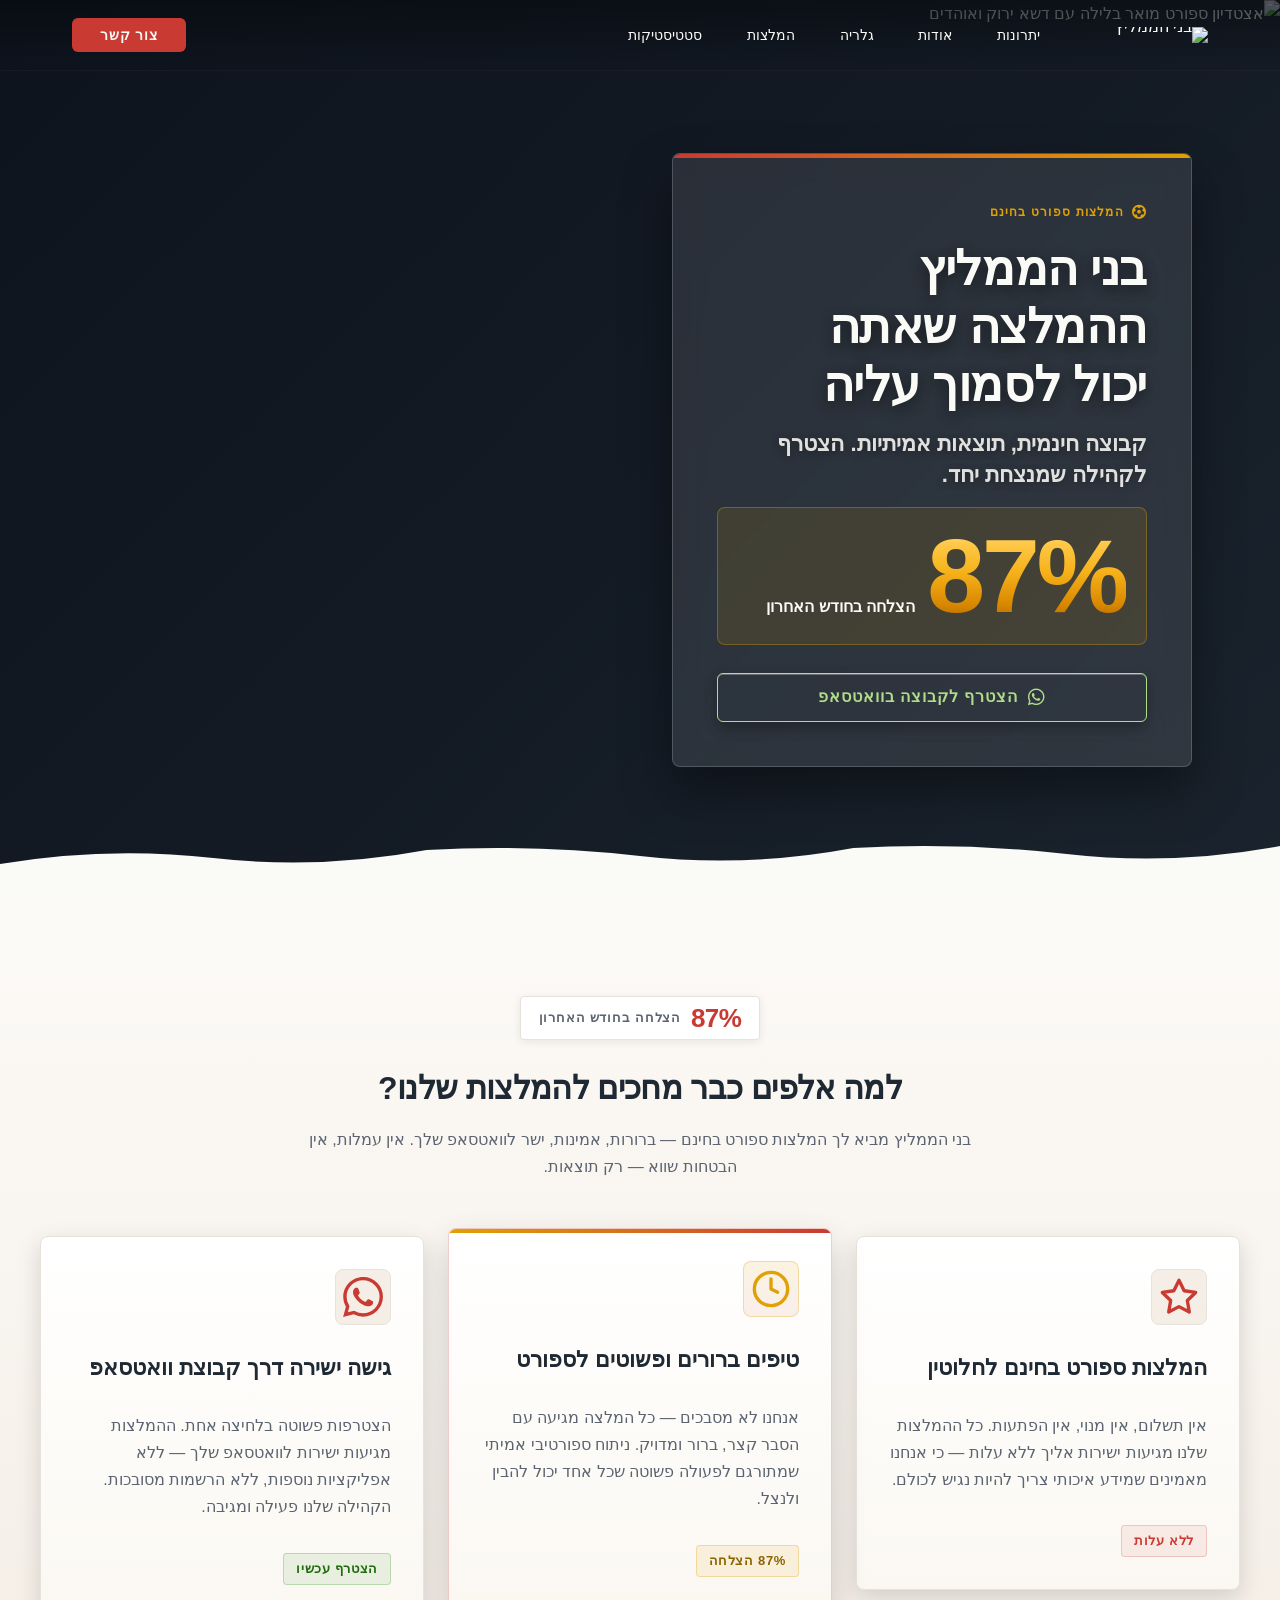
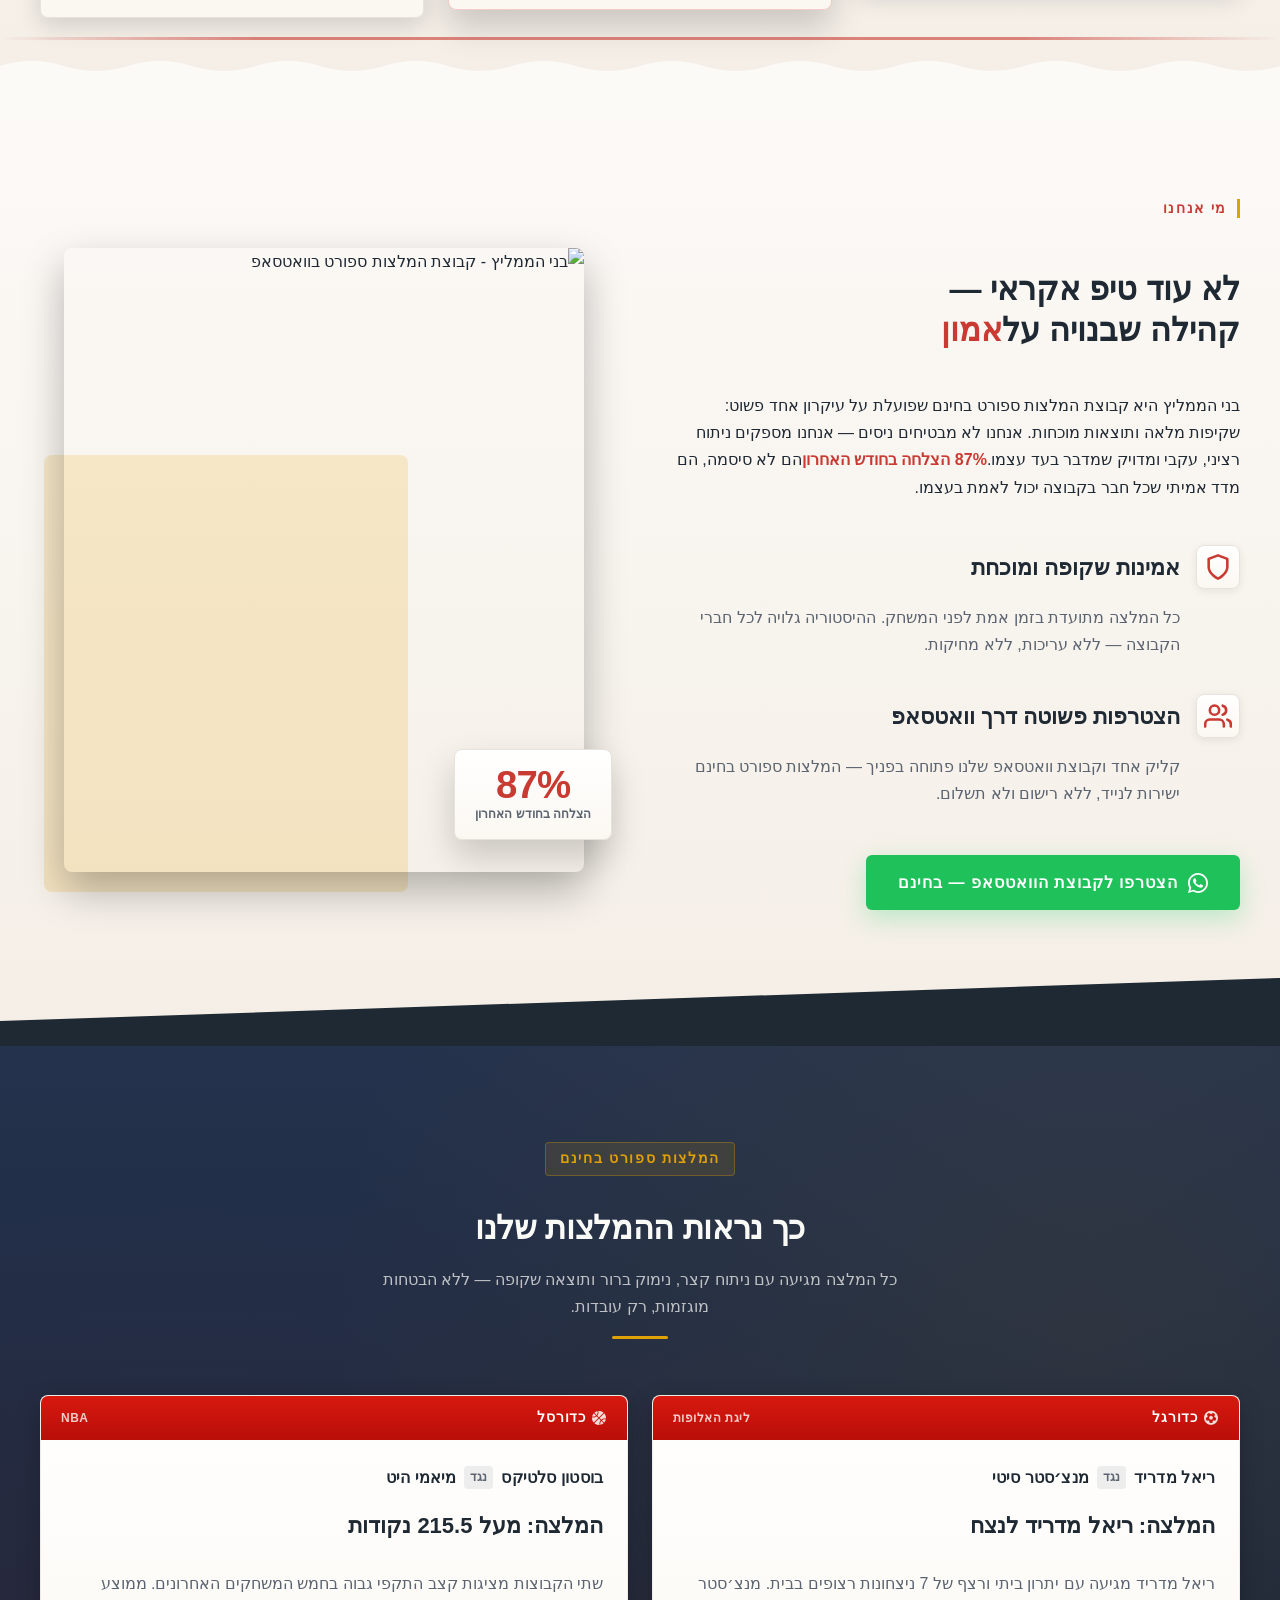
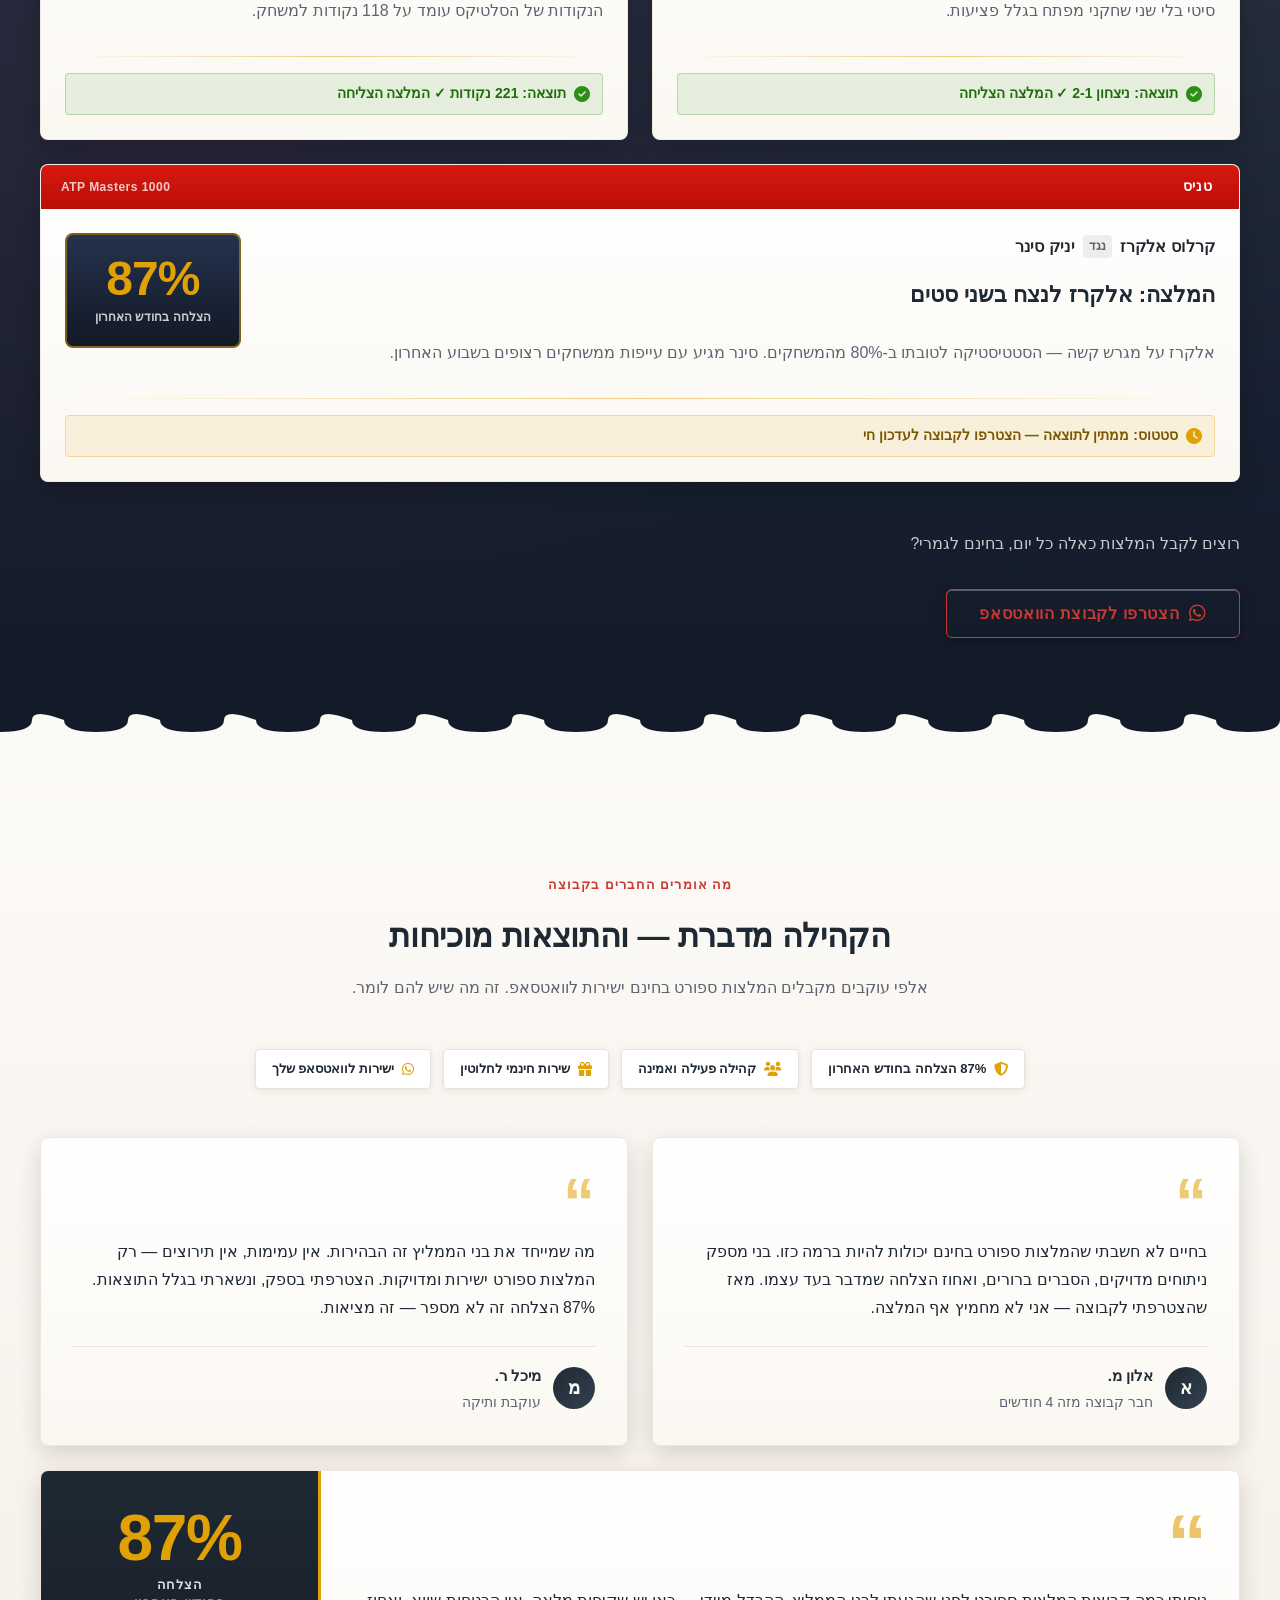
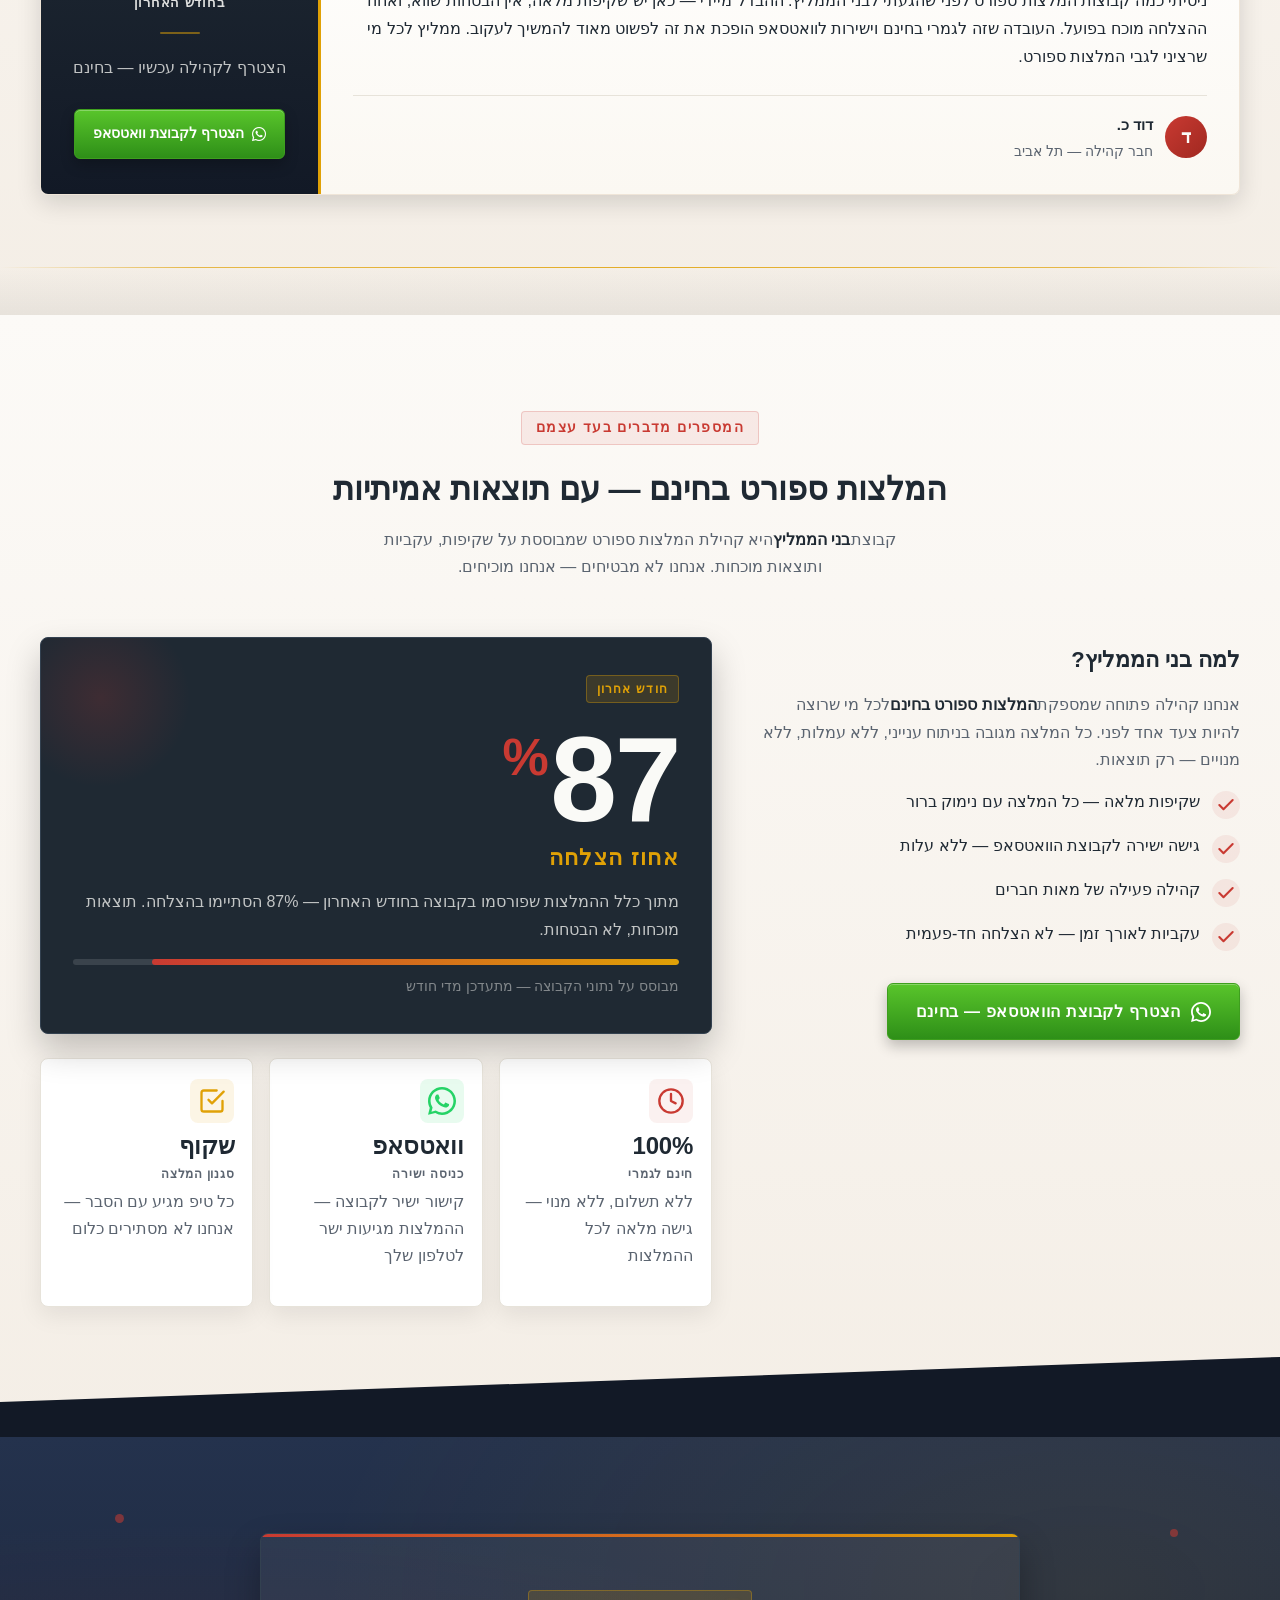
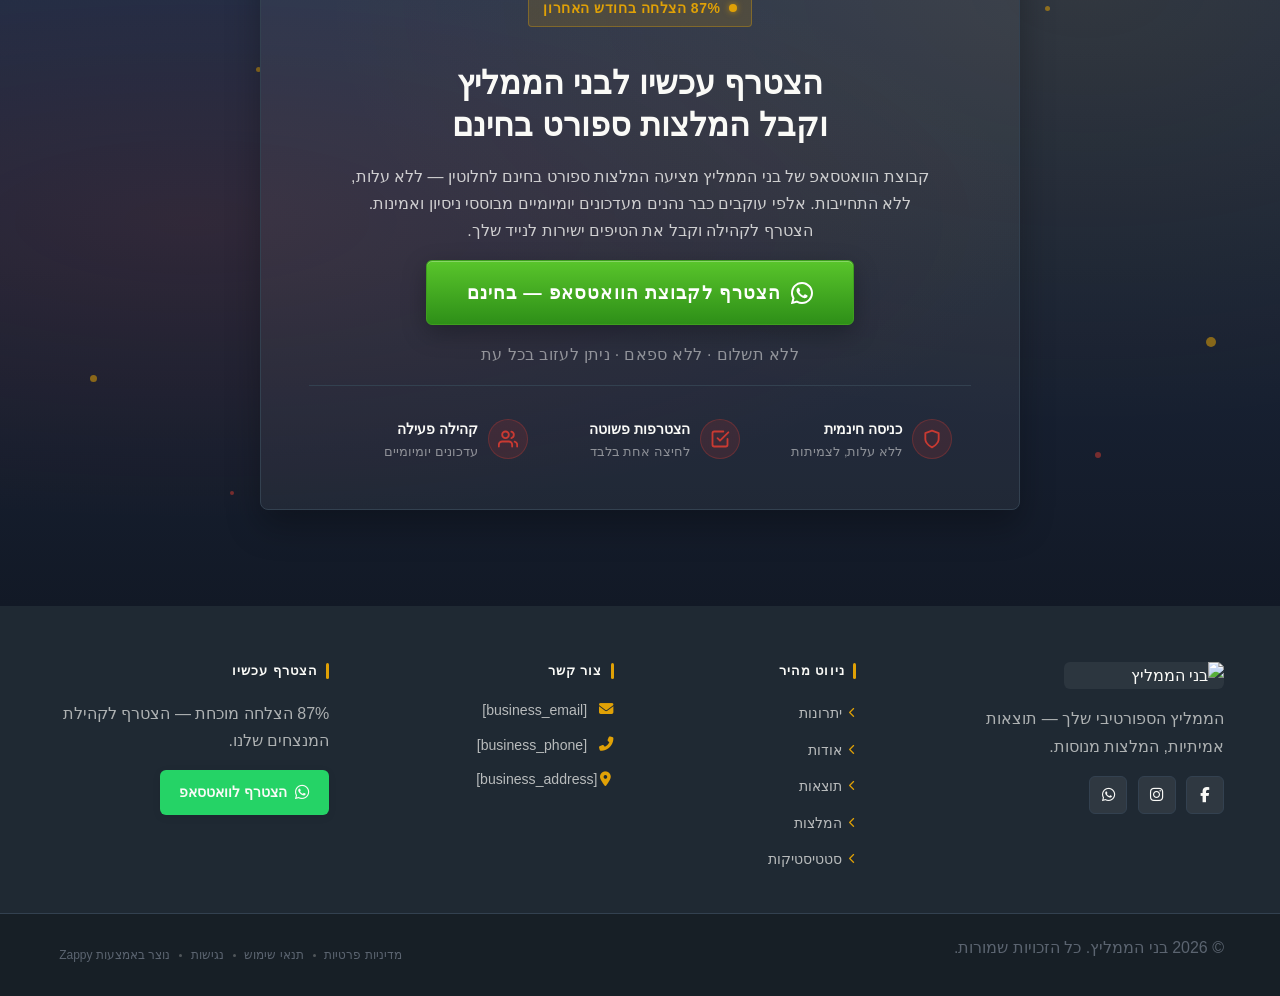
==== commit f2aad7be: "Background sync: Progressive GitHub Sync" ====
--- a/public/index.html
+++ b/public/index.html
@@ -1 +1 @@
-<!doctype html><html dir="rtl" lang="he"><head><meta charset="UTF-8"><meta content="width=device-width,initial-scale=1" name="viewport"><meta content="index, follow" name="robots"><title>המלצות ספורט בחינם — בני הממליץ</title><meta content="A free sports recommendations group called &#39;Beni HaMemalitz&#39; (Beni the Recommender), boasting an impressive 87% success rate in the last month. The brand is bui" name="description"><meta content="המלצות ספורט בחינם, קבוצת וואטסאפ המלצות ספורט, טיפים לספורט ישראל, המלצות ספורט" name="keywords"><link href="/assets/favicon.ico" rel="icon" type="image/x-icon"><link href="/assets/favicon-16x16.png" rel="icon" type="image/png" sizes="16x16"><link href="/assets/favicon-32x32.png" rel="icon" type="image/png" sizes="32x32"><link href="/assets/favicon-48x48.png" rel="icon" type="image/png" sizes="48x48"><link href="/assets/favicon-192x192.png" rel="icon" type="image/png" sizes="192x192"><link href="/assets/favicon-512x512.png" rel="icon" type="image/png" sizes="512x512"><link href="/assets/apple-touch-icon.png" rel="apple-touch-icon"><script>!function(){"use strict";var t="ee9b711c-0c87-40ab-a0d4-803b7d81952b",e="https://api.zappy5.com/api/analytics/track",a=18e5,n=2592e6,o=!0,i=!0,r=!0;var s=function(){var e="zappy_visitor_"+t,a=null;try{if(a=localStorage.getItem(e)){var o=JSON.parse(a),i=Date.now();if(i-o.created<n)return o.lastSeen=i,localStorage.setItem(e,JSON.stringify(o)),o.id}}catch(t){console.warn("Zappy Analytics: LocalStorage not available")}var r="zv_"+Date.now()+"_"+Math.random().toString(36).substr(2,9);try{localStorage.setItem(e,JSON.stringify({id:r,created:Date.now(),lastSeen:Date.now()}))}catch(t){}return r}(),c=function(){var e="zappy_session_"+t,n=null;try{if(n=sessionStorage.getItem(e)){var o=JSON.parse(n),i=Date.now();if(i-o.timestamp<a)return o.timestamp=i,sessionStorage.setItem(e,JSON.stringify(o)),o.id}}catch(t){console.warn("Zappy Analytics: SessionStorage not available")}var r="zs_"+Date.now()+"_"+Math.random().toString(36).substr(2,9);try{sessionStorage.setItem(e,JSON.stringify({id:r,timestamp:Date.now()}))}catch(t){}return r}();function l(a,n){n=n||{};var o={website_id:t,event_type:a,page_path:window.location.pathname,referrer:document.referrer||"direct",visitor_id:s,session_id:c,metadata:n};if(navigator.sendBeacon){var i=new Blob([JSON.stringify(o)],{type:"application/json"});navigator.sendBeacon(e,i)}else fetch(e,{method:"POST",headers:{"Content-Type":"application/json"},body:JSON.stringify(o),keepalive:!0}).catch(function(t){console.warn("Zappy Analytics: Failed to track event",t)})}o&&l("pageview",{title:document.title,url:window.location.href}),i&&document.addEventListener("click",function(t){var e=t.target;if("BUTTON"===e.tagName||e.closest("button")){var a="BUTTON"===e.tagName?e:e.closest("button");l("click",{element:"button",text:a.textContent.trim().substring(0,100),id:a.id||null,class:a.className||null})}else if("A"===e.tagName||e.closest("a")){var n="A"===e.tagName?e:e.closest("a");l("navigation",{element:"link",text:n.textContent.trim().substring(0,100),href:n.href,external:n.hostname!==window.location.hostname})}},!0),r&&document.addEventListener("submit",function(t){var e=t.target;l("form_submit",{form_id:e.id||null,form_name:e.name||null,form_action:e.action||null,form_method:e.method||"GET"})},!0);var d=Date.now();window.addEventListener("beforeunload",function(){l("page_unload",{time_on_page:Math.floor((Date.now()-d)/1e3),page_path:window.location.pathname})}),window.zappyAnalytics={track:l,getVisitorId:function(){return s},getSessionId:function(){return c}}}()</script><meta content="המלצות ספורט בחינם — בני הממליץ" property="og:title"><meta content="A free sports recommendations group called 'Beni HaMemalitz' (Beni the Recommender), boasting an impressive 87% success rate in the last month. The brand is bui" property="og:description"><meta content="website" property="og:type"><meta content="he_IL" property="og:locale"><meta content="summary_large_image" name="twitter:card"><meta content="המלצות ספורט בחינם — בני הממליץ" name="twitter:title"><meta content="A free sports recommendations group called 'Beni HaMemalitz' (Beni the Recommender), boasting an impressive 87% success rate in the last month. The brand is bui" name="twitter:description"><link href="https://cdnjs.cloudflare.com/ajax/libs/font-awesome/6.4.0/css/all.min.css" rel="stylesheet"><link href="/assets/favicon.ico" rel="icon" type="image/x-icon"><link href="/assets/favicon-16x16.png" rel="icon" type="image/png" sizes="16x16"><link href="/assets/favicon-32x32.png" rel="icon" type="image/png" sizes="32x32"><link href="/assets/favicon-48x48.png" rel="icon" type="image/png" sizes="48x48"><link href="/assets/favicon-192x192.png" rel="icon" type="image/png" sizes="192x192"><link href="/assets/favicon-512x512.png" rel="icon" type="image/png" sizes="512x512"><link href="/assets/apple-touch-icon.png" rel="apple-touch-icon"><link href="https://cdn.jsdelivr.net/npm/vanilla-cookieconsent@3/dist/cookieconsent.css" rel="stylesheet"><script src="https://cdn.jsdelivr.net/npm/vanilla-cookieconsent@3/dist/cookieconsent.umd.js"></script><script src="https://cdn.jsdelivr.net/gh/mickidum/acc_toolbar/acctoolbar/acctoolbar.min.js"></script><link href="/styles.css" rel="stylesheet"><style id="zappy-dropdown-submenu-styles">#navMenu li:has(.sub-menu),.nav-menu li:has(.sub-menu),.navbar li:has(.sub-menu),nav li:has(.sub-menu){position:relative}#navMenu .sub-menu,.nav-menu .sub-menu,.navbar .sub-menu,nav .sub-menu{display:block!important;position:absolute!important;top:100%;left:0;min-width:220px;background:#fff;border-radius:8px;box-shadow:0 8px 25px rgba(0,0,0,.15);padding:8px 0;opacity:0;visibility:hidden;transform:translateY(10px);transition:all .3s ease;z-index:1000;list-style:none;pointer-events:none}#navMenu li:hover>.sub-menu,.nav-menu li:hover>.sub-menu,.navbar li:hover>.sub-menu,nav li:hover>.sub-menu{opacity:1!important;visibility:visible!important;transform:translateY(0)!important;pointer-events:auto!important}.sub-menu li{list-style:none;margin:0;padding:0}.sub-menu a{display:block!important;padding:10px 16px!important;color:var(--text-dark,#333)!important;font-weight:500;text-decoration:none;white-space:nowrap;transition:background-color .2s}.sub-menu a:hover{background-color:#f5f5f5}[dir=rtl] .nav-menu .sub-menu,[dir=rtl] .navbar .sub-menu,[dir=rtl] nav .sub-menu,html[lang=ar] .nav-menu .sub-menu,html[lang=ar] .navbar .sub-menu,html[lang=ar] nav .sub-menu,html[lang=he] .nav-menu .sub-menu,html[lang=he] .navbar .sub-menu,html[lang=he] nav .sub-menu{left:auto!important;right:0!important}.sub-menu:empty,.sub-menu:not(:has(li)),.sub-menu:not(:has(li:not(.zappy-hidden-menu-item))){display:none!important;opacity:0!important;visibility:hidden!important;pointer-events:none!important}li:has(.menu-group-title):hover>.sub-menu{opacity:1!important;visibility:visible!important;transform:translateY(0)!important;pointer-events:auto!important}#navMenu>li>.menu-group-title,.nav-menu>li>.menu-group-title{display:inline-block;padding:.5rem 1rem;cursor:default;user-select:none}@media (max-width:768px){#navMenu .sub-menu,.nav-menu .sub-menu,.navbar .sub-menu,nav .sub-menu{position:static!important;transform:none!important;box-shadow:none!important;background:0 0!important;max-height:0;overflow:hidden;opacity:0;visibility:hidden;transition:max-height .3s ease,opacity .3s ease;padding:0!important;border-radius:0!important}.sub-menu.mobile-expanded{max-height:500px!important;opacity:1!important;visibility:visible!important;padding:8px 0 8px 16px!important}[dir=rtl] .sub-menu.mobile-expanded,html[lang=he] .sub-menu.mobile-expanded{padding:8px 16px 8px 0!important}#navMenu li:hover>.sub-menu,.nav-menu li:hover>.sub-menu,.navbar li:hover>.sub-menu,nav li:hover>.sub-menu{opacity:0;visibility:hidden;pointer-events:none}#navMenu li>.sub-menu.mobile-expanded,.nav-menu li>.sub-menu.mobile-expanded,.navbar li>.sub-menu.mobile-expanded,nav li>.sub-menu.mobile-expanded{opacity:1!important;visibility:visible!important;pointer-events:auto!important}#navMenu li:has(.sub-menu),.nav-menu li:has(.sub-menu),.navbar li:has(.sub-menu),nav li:has(.sub-menu){display:flex!important;flex-wrap:wrap!important;align-items:center!important;position:relative!important;min-height:44px!important}#navMenu li:has(.sub-menu)>a,.nav-menu li:has(.sub-menu)>a,.navbar li:has(.sub-menu)>a,nav li:has(.sub-menu)>a{flex:1!important;min-width:0!important}#navMenu li:has(.sub-menu)>.menu-group-title,.nav-menu li:has(.sub-menu)>.menu-group-title,.navbar li:has(.sub-menu)>.menu-group-title,nav li:has(.sub-menu)>.menu-group-title{flex:1!important;min-width:0!important;padding:0!important;line-height:inherit!important}#navMenu li:has(.sub-menu)>.sub-menu,.nav-menu li:has(.sub-menu)>.sub-menu,.navbar li:has(.sub-menu)>.sub-menu,nav li:has(.sub-menu)>.sub-menu{flex-basis:100%!important;width:100%!important}#navMenu li:has(.sub-menu)>a [class*=arrow],#navMenu li:has(.sub-menu)>a [class*=chevron],.nav-menu li:has(.sub-menu)>a .fa-angle-down,.nav-menu li:has(.sub-menu)>a .fa-chevron-down,.nav-menu li:has(.sub-menu)>a [class*=arrow],.nav-menu li:has(.sub-menu)>a [class*=chevron],nav li:has(.sub-menu)>a [class*=arrow],nav li:has(.sub-menu)>a [class*=chevron]{display:none!important;visibility:hidden!important}.mobile-submenu-toggle{display:flex!important;align-items:center!important;justify-content:center!important;width:44px!important;height:auto!important;background:0 0!important;border:none!important;cursor:pointer!important;color:var(--text-dark)!important;position:static!important;flex-shrink:0!important;align-self:stretch!important;z-index:2!important;padding:0!important;margin:0!important}.mobile-submenu-toggle::after{content:''!important;width:0!important;height:0!important;border-left:6px solid transparent!important;border-right:6px solid transparent!important;border-top:7px solid currentColor!important;transition:transform .3s ease!important}.mobile-submenu-toggle.expanded::after{transform:rotate(180deg)!important}.sub-menu a{padding:10px 0!important;display:block!important;color:var(--text-dark)!important}.navbar .sub-menu li a,.zappy-products-dropdown .sub-menu a,nav.navbar .sub-menu li a{color:var(--text-dark)!important}}@media (min-width:769px){.mobile-submenu-toggle{display:none!important}}</style><style id="mobile-lang-menu-deployed-css">@media (max-width:768px){.lang-switcher,.nav-container .lang-switcher,.nav-cta-container .lang-switcher,.nav-ecommerce-icons .lang-switcher,.nav-icons-left .lang-switcher,.navbar .lang-switcher,.navbar .nav-cta-container .lang-switcher{display:none!important}.mobile-lang-menu{width:100%;border-top:1px solid rgba(128,128,128,.2);padding:8px 0 0 0;margin-top:8px}.mobile-lang-toggle{display:flex!important;align-items:center;justify-content:space-between;width:100%;padding:12px 16px;background:0 0;border:none;cursor:pointer;font-size:15px;color:inherit;font-family:inherit}.mobile-lang-toggle::after{content:'';display:inline-block;width:8px;height:8px;border-right:2px solid currentColor;border-bottom:2px solid currentColor;transform:rotate(45deg);transition:transform .3s ease;margin-left:8px}.mobile-lang-toggle.expanded::after{transform:rotate(-135deg)}.mobile-lang-options{max-height:0;overflow:hidden;transition:max-height .3s ease}.mobile-lang-options.expanded{max-height:300px}.mobile-lang-option{display:flex!important;align-items:center;gap:10px;padding:10px 24px;text-decoration:none;color:inherit;font-size:14px;font-family:inherit}.mobile-lang-option:hover{background:rgba(128,128,128,.1)}.mobile-lang-option.active{font-weight:600;opacity:.7;pointer-events:none}.mobile-lang-option img{width:20px;height:20px;border-radius:50%}}@media (min-width:769px){.mobile-lang-menu{display:none!important}}</style><style id="zappy-widget-visibility">#mic-access-tool-box,#mic-access-tool-general-button,#mic-init-access-tool #mic-access-tool-box,#mic-init-access-tool #mic-access-tool-general-button,#mic-init-access-tool .mic-access-tool-general-button,._access-icon,._access-menu,.mic-access-tool-box,.mic-access-tool-general-button,div[id*=mic-access-tool-box]{display:none!important;visibility:hidden!important;opacity:0!important;pointer-events:none!important}</style></head><body><nav class="navbar" dir="rtl"><button aria-label="Menu" class="mobile-toggle" id="mobileToggle"><svg viewBox="0 0 24 24" fill="none" height="24" width="24" class="hamburger-icon"><path d="M3 12h18M3 6h18M3 18h18" stroke="currentColor" stroke-linecap="round" stroke-width="2"></path></svg><svg viewBox="0 0 24 24" fill="none" height="24" width="24" class="close-icon" style="display:none"><path d="M18 6L6 18M6 6l12 12" stroke="currentColor" stroke-linecap="round" stroke-width="2"></path></svg></button><button aria-label="Call" class="phone-header-btn" data-phone="[business_phone]"><svg viewBox="0 0 24 24" fill="currentColor" height="20" width="20"><path d="M22 16.92v3a2 2 0 0 1-2.18 2 19.79 19.79 0 0 1-8.63-3.07 19.5 19.5 0 0 1-6-6 19.79 19.79 0 0 1-3.07-8.67A2 2 0 0 1 4.11 2h3a2 2 0 0 1 2 1.72 12.84 12.84 0 0 0 .7 2.81 2 2 0 0 1-.45 2.11L8.09 9.91a16 16 0 0 0 6 6l1.27-1.27a2 2 0 0 1 2.11-.45 12.84 12.84 0 0 0 2.81.7A2 2 0 0 1 22 16.92z"></path></svg></button><div class="nav-container"><div class="nav-right-group"><div class="nav-brand"><a href="/" class="logo-link"><img alt="בני הממליץ" class="logo" src="/assets/business-logo.webp"></a></div><ul class="nav-menu" id="navMenu"><li><a href="#features">יתרונות</a></li><li><a href="#about">אודות</a></li><li><a href="#showcase">גלריה</a></li><li><a href="#testimonials">המלצות</a></li><li><a href="#stats">סטטיסטיקות</a></li></ul></div><div class="nav-cta-container"><a href="#cta" class="nav-cta-btn">צור קשר</a></div></div></nav><script>window.addEventListener("load",function(){const e=document.querySelector(".navbar, nav, header");if(!e)return void console.log("[Navbar] Navbar element not found");let t=document.getElementById("mobileToggle")||document.querySelector(".mobile-toggle")||document.querySelector(".hamburger")||document.querySelector(".hamburger-menu")||document.querySelector(".menu-toggle")||document.querySelector(".burger-menu")||document.querySelector('[aria-label="Menu"]')||document.querySelector('[aria-label="תפריט"]');const o=document.querySelector(".phone-header-btn"),n=window.getComputedStyle(e);let r=n.backgroundColor;if(console.log("[Navbar] Initial navbar background:",r),"transparent"===r||"rgba(0, 0, 0, 0)"===r||r.startsWith("rgba")&&r.includes(", 0)")){const e=n.backgroundImage;if(e&&"none"!==e)console.log("[Navbar] Navbar has background image/gradient, using dark text"),r="rgb(240, 240, 240)";else{const e=window.getComputedStyle(document.body).backgroundColor;console.log("[Navbar] Navbar transparent, using body background:",e),r=e}}const i=r.match(/\d+/g);if(i&&i.length>=3){const e=(.299*parseInt(i[0])+.587*parseInt(i[1])+.114*parseInt(i[2]))/255;console.log("[Navbar] Mobile button colors preserved from Claude CSS (luminance:",e.toFixed(2)+")");const n=document.createElement("style");n.id="zappy-mobile-nav-fix";document.documentElement.lang;document.documentElement.dir,n.textContent='\n        /* Hide mobile buttons on desktop, show only on mobile */\n        @media (min-width: 769px) {\n          .mobile-toggle,\n          .phone-header-btn {\n            display: none !important;\n          }\n        }\n        \n        /* Show and position mobile buttons correctly on mobile */\n        @media (max-width: 768px) {\n          .mobile-toggle,\n          .phone-header-btn {\n            position: absolute !important;\n            top: 50% !important;\n            transform: translateY(-50%) !important;\n            z-index: 1001 !important;\n            display: flex !important;\n            align-items: center !important;\n            justify-content: center !important;\n            width: 36px !important;\n            height: 36px !important;\n            border-radius: 50% !important;\n            border: none !important;\n            cursor: pointer !important;\n            padding: 6px !important;\n            background: none !important;\n            color: var(--nav-text, var(--text-dark)) !important;\n          }\n          \n          /* LTR positioning (default): hamburger LEFT, phone RIGHT */\n          html:not([dir="rtl"]):not([lang="he"]):not([lang="ar"]) .mobile-toggle,\n          html[dir="ltr"] .mobile-toggle {\n            left: 12px !important;\n            right: auto !important;\n          }\n          html:not([dir="rtl"]):not([lang="he"]):not([lang="ar"]) .phone-header-btn,\n          html[dir="ltr"] .phone-header-btn {\n            right: 12px !important;\n            left: auto !important;\n          }\n          \n          /* RTL positioning: hamburger RIGHT, phone LEFT */\n          html[dir="rtl"] .mobile-toggle,\n          html[lang="he"] .mobile-toggle,\n          html[lang="ar"] .mobile-toggle {\n            right: 12px !important;\n            left: auto !important;\n          }\n          html[dir="rtl"] .phone-header-btn,\n          html[lang="he"] .phone-header-btn,\n          html[lang="ar"] .phone-header-btn {\n            left: 12px !important;\n            right: auto !important;\n          }\n          \n          /* CRITICAL: Ensure nav-container has min-height on mobile */\n          /* All children are positioned absolutely/fixed on mobile, so height:auto collapses to 0 */\n          .nav-container {\n            min-height: 70px !important;\n            position: relative !important;\n          }\n          \n          /* Ensure SVG icons are properly sized and inherit color */\n          .mobile-toggle svg,\n          .phone-header-btn svg {\n            width: 24px !important;\n            height: 24px !important;\n            /* Don\'t force display - let JavaScript control hamburger/close toggle */\n          }\n          \n          /* Reset nav-cta-container on mobile - remove desktop box-shadow/padding */\n          /* that creates a visible ghost box when CTA button is hidden */\n          .nav-cta-container {\n            box-shadow: none !important;\n            padding: 0 !important;\n          }\n          \n          /* Hide nav-cta-container entirely on mobile when there\'s no lang-switcher */\n          /* (only the CTA button is inside, and it\'s hidden on mobile) */\n          .nav-cta-container:not(:has(.lang-switcher)) {\n            display: none !important;\n          }\n          \n          /* CRITICAL: Prevent hero image fade gradient from bleeding over headline text */\n          /* The .image-fade-gradient has bottom: -30px (extends below parent) */\n          /* On mobile stacked layout, this overlaps the h1 text below the image */\n          .hero-image-column {\n            overflow: hidden !important;\n          }\n          .image-fade-gradient {\n            bottom: 0 !important;\n          }\n          \n          /* Hide desktop language switcher on mobile - hamburger menu handles it */\n          /* High specificity to override stored CSS */\n          .lang-switcher,\n          .nav-cta-container .lang-switcher,\n          .nav-container .lang-switcher,\n          .navbar .lang-switcher,\n          .navbar .nav-cta-container .lang-switcher {\n            display: none !important;\n          }\n        }\n      ';const r=document.getElementById("zappy-mobile-nav-fix");r&&r.remove(),document.head.appendChild(n),console.log("[Navbar] Critical CSS injected for mobile nav positioning");const l=window.innerWidth<=768;if(t){const e=t.querySelector(".hamburger-icon"),o=t.querySelector(".close-icon");e&&(e.style.setProperty("width","24px","important"),e.style.setProperty("height","24px","important"),e.style.setProperty("display","block","important")),o&&(o.style.setProperty("width","24px","important"),o.style.setProperty("height","24px","important"),o.style.setProperty("display","none","important")),l?(t.style.setProperty("position","absolute","important"),t.style.setProperty("top","50%","important"),t.style.setProperty("transform","translateY(-50%)","important"),t.style.setProperty("z-index","1001","important"),t.style.removeProperty("left"),t.style.removeProperty("right"),console.log("[Navbar] Mobile toggle positioning applied (mobile viewport)")):(t.style.removeProperty("position"),t.style.removeProperty("top"),t.style.removeProperty("transform"),t.style.removeProperty("z-index"),t.style.removeProperty("left"),t.style.removeProperty("right"),console.log("[Navbar] Desktop viewport - cleared mobile toggle inline positioning"))}if(o){const e=o.querySelector("svg");e&&(e.style.width="24px",e.style.height="24px",e.setAttribute("width","24"),e.setAttribute("height","24")),l?(o.style.setProperty("position","absolute","important"),o.style.setProperty("top","50%","important"),o.style.setProperty("transform","translateY(-50%)","important"),o.style.setProperty("z-index","1001","important"),o.style.removeProperty("left"),o.style.removeProperty("right"),console.log("[Navbar] Phone button positioning applied (mobile viewport)")):(o.style.removeProperty("position"),o.style.removeProperty("top"),o.style.removeProperty("transform"),o.style.removeProperty("z-index"),o.style.removeProperty("left"),o.style.removeProperty("right"),console.log("[Navbar] Desktop viewport - cleared phone button inline positioning"))}}else console.log("[Navbar] Could not parse background color:",r);t=document.getElementById("mobileToggle")||document.querySelector(".mobile-toggle")||document.querySelector(".hamburger")||document.querySelector(".hamburger-menu")||document.querySelector(".menu-toggle")||document.querySelector(".burger-menu")||document.querySelector('[aria-label="Menu"]')||document.querySelector('[aria-label="תפריט"]');const l=document.getElementById("navMenu")||document.querySelector(".nav-menu")||document.querySelector(".nav-links")||document.querySelector("nav ul:not(.submenu)");if(!t||!l)return void console.log("[Navbar] Mobile toggle or menu not found:",{toggle:!!t,menu:!!l});l.id||(l.id="navMenu"),console.log("[Navbar] Initializing mobile menu...");const a=t.cloneNode(!0);t.parentNode.replaceChild(a,t),a.addEventListener("click",function(e){e.preventDefault(),e.stopPropagation();const t=this.querySelector(".hamburger-icon"),o=this.querySelector(".close-icon");l.classList.contains("active")?(l.classList.remove("active"),t&&t.style.setProperty("display","block","important"),o&&o.style.setProperty("display","none","important"),document.body.style.overflow="",console.log("[Navbar] Menu closed")):(l.classList.add("active"),t&&t.style.setProperty("display","none","important"),o&&o.style.setProperty("display","block","important"),document.body.style.overflow="hidden",console.log("[Navbar] Menu opened"))}),l.querySelectorAll("a").forEach(function(e){e.addEventListener("click",function(){if("#"===this.getAttribute("href"))return;const e=a.querySelector(".hamburger-icon"),t=a.querySelector(".close-icon");l.classList.remove("active"),e&&e.style.setProperty("display","block","important"),t&&t.style.setProperty("display","none","important"),document.body.style.overflow="",console.log("[Navbar] Menu closed (link clicked)")})});var s=l.querySelectorAll(".dropdown-toggle");s.forEach(function(e){e.addEventListener("click",function(e){e.preventDefault(),e.stopPropagation();var t=this.closest(".nav-dropdown");t&&(t.parentNode.querySelectorAll(".nav-dropdown.open").forEach(function(e){e!==t&&e.classList.remove("open")}),t.classList.toggle("open"),console.log("[Navbar] Dropdown toggled:",t.classList.contains("open")?"open":"closed"))})}),document.addEventListener("click",function(e){e.target.closest(".nav-dropdown")||document.querySelectorAll(".nav-dropdown.open").forEach(function(e){e.classList.remove("open")})}),console.log("[Navbar] Dropdown handlers initialized for "+s.length+" dropdowns"),o&&o.addEventListener("click",function(){const e=document.querySelectorAll('a[href^="tel:"]'),t=e.length>0?e[0].getAttribute("href").replace("tel:",""):"[business_phone]";window.location.href="tel:"+t,console.log("[Navbar] Phone button clicked")}),console.log("[Navbar] Mobile menu initialized successfully");const p=function(){const e=document.querySelector(".whatsapp-float");e&&(window.innerWidth>=769?(e.style.setProperty("display","none","important"),e.style.setProperty("visibility","hidden","important"),e.style.setProperty("opacity","0","important"),e.style.setProperty("pointer-events","none","important"),console.log("[WhatsApp] Button hidden on desktop")):(e.style.removeProperty("display"),e.style.removeProperty("visibility"),e.style.removeProperty("opacity"),e.style.removeProperty("pointer-events"),console.log("[WhatsApp] Button visible on mobile")))};let c;p(),window.addEventListener("resize",function(){clearTimeout(c),c=setTimeout(p,100)})})</script><main><section class="index-hero-section" data-layout-spec="בית-hero" dir="rtl" id="hero" data-hero-type="fullscreen-scrim"><div class="index-hero-bg"><img alt="אצטדיון ספורט מואר בלילה עם דשא ירוק ואוהדים" class="zappy-editable-image" src="/assets/site-index-hero-image-1.webp" data-context="Dramatic wide-angle stadium at night with bright floodlights illuminating a lush green football pitch, crowd in the background, atmosphere of excitement and anticipation, photorealistic, cinematic sports photography, high contrast lighting, Israeli sports context" data-placeholder="index-hero-image-1" height="700" width="1200" data-element-id="img-1774727957556-zq7kiatjz" data-element-type="image" data-hero-background="true" data-hero-bg="true"></div><div class="index-hero-scrim" aria-hidden="true"></div><div class="index-hero-container"><div class="index-hero-card"><div class="index-hero-ribbon" aria-hidden="true"></div><div class="index-hero-brand-label"><span class="index-hero-brand-icon"><i class="fa-solid fa-futbol" data-element-id="icon-1774727957555-v536m8z8i" data-element-type="icon" data-icon-type="fontawesome"></i></span><span>המלצות ספורט בחינם</span></div><h1 class="index-hero-h1">בני הממליץ&nbsp;<br>ההמלצה שאתה<br>יכול לסמוך עליה</h1><h3 class="index-hero-subtitle">קבוצה חינמית, תוצאות אמיתיות. הצטרף לקהילה שמנצחת יחד.</h3><div class="index-hero-stat-block"><div class="index-hero-stat-number">87%</div><div class="index-hero-stat-label">הצלחה בחודש האחרון</div></div><div class="index-hero-ctas" style="text-align:center !important;display:flex !important;justify-content:center !important;align-items:flex-start !important;width:100% !important"><a href="https://chat.whatsapp.com/FGF4bDCophv4e64rrxOBy3?mode=gi_t" class="btn btn-outline btn-secondary index-hero-btn-primary" target="_blank" rel="noopener noreferrer" data-element-id="btn-1774727957549-5px198ofg" data-element-type="button" data-native-element="true" data-text-color="#cde8b5" style="border-color:rgb(177, 221, 139) !important;color:rgb(177, 221, 139) !important;outline:currentcolor;background-color:transparent !important;background-image:none !important"><i class="fa-whatsapp fa-brands"></i>הצטרף לקבוצה בוואטסאפ</a></div></div></div><div class="index-hero-divider-wrapper"><svg viewBox="0 0 1200 72" aria-hidden="true" xmlns="http://www.w3.org/2000/svg" preserveAspectRatio="none"><path d="M0,72 L0,36 Q100,18 200,30 T400,22 Q500,16 600,28 T800,20 Q900,14 1000,26 T1200,18 L1200,72 Z" fill="#FAFAF7"></path></svg></div></section><section class="index-features-section" data-layout-spec="בית-features" dir="rtl" id="features"><div class="index-features-container"><div class="index-features-intro"><div class="index-features-proof-chip"><span class="proof-chip-number">87%</span><span class="proof-chip-label">הצלחה בחודש האחרון</span></div><h2 class="index-features-heading">למה אלפים כבר מחכים להמלצות שלנו?</h2><p class="index-features-subheading">בני הממליץ מביא לך המלצות ספורט בחינם — ברורות, אמינות, ישר לוואטסאפ שלך. אין עמלות, אין הבטחות שווא — רק תוצאות.</p></div><div class="index-features-grid"><article class="index-feature-card"><div class="index-feature-card-icon"><svg viewBox="0 0 24 24" aria-hidden="true" fill="none" height="40" width="40" data-element-type="icon" data-icon-type="svg" stroke="currentColor" stroke-linecap="round" stroke-linejoin="round" stroke-width="2" xmlns="http://www.w3.org/2000/svg"><path d="M12 2L15.09 8.26L22 9.27L17 14.14L18.18 21.02L12 17.77L5.82 21.02L7 14.14L2 9.27L8.91 8.26L12 2Z"></path></svg></div><div class="index-feature-card-content"><h3 class="index-feature-card-title">המלצות ספורט בחינם לחלוטין</h3><p class="index-feature-card-text">אין תשלום, אין מנוי, אין הפתעות. כל ההמלצות שלנו מגיעות ישירות אליך ללא עלות — כי אנחנו מאמינים שמידע איכותי צריך להיות נגיש לכולם.</p><div class="index-feature-card-tag">ללא עלות</div></div></article><article class="index-feature-card index-feature-card--featured"><div class="index-feature-card-accent-bar"></div><div class="index-feature-card-icon index-feature-card-icon--accent"><svg viewBox="0 0 24 24" aria-hidden="true" fill="none" height="40" width="40" data-element-type="icon" data-icon-type="svg" stroke="currentColor" stroke-linecap="round" stroke-linejoin="round" stroke-width="2" xmlns="http://www.w3.org/2000/svg"><circle cx="12" cy="12" r="10"></circle><polyline points="12 6 12 12 16 14"></polyline></svg></div><div class="index-feature-card-content"><h3 class="index-feature-card-title">טיפים ברורים ופשוטים לספורט</h3><p class="index-feature-card-text">אנחנו לא מסבכים — כל המלצה מגיעה עם הסבר קצר, ברור ומדויק. ניתוח ספורטיבי אמיתי שמתורגם לפעולה פשוטה שכל אחד יכול להבין ולנצל.</p><div class="index-feature-card-tag index-feature-card-tag--gold">87% הצלחה</div></div></article><article class="index-feature-card"><div class="index-feature-card-icon"><svg viewBox="0 0 24 24" aria-hidden="true" fill="currentColor" height="40" width="40" data-element-type="icon" data-icon-type="svg" xmlns="http://www.w3.org/2000/svg"><path d="M17.472 14.382c-.297-.149-1.758-.867-2.03-.967-.273-.099-.471-.148-.67.15-.197.297-.767.966-.94 1.164-.173.199-.347.223-.644.075-.297-.15-1.255-.463-2.39-1.475-.883-.788-1.48-1.761-1.653-2.059-.173-.297-.018-.458.13-.606.134-.133.298-.347.446-.52.149-.174.198-.298.298-.497.099-.198.05-.371-.025-.52-.075-.149-.669-1.612-.916-2.207-.242-.579-.487-.5-.669-.51-.173-.008-.371-.01-.57-.01-.198 0-.52.074-.792.372-.272.297-1.04 1.016-1.04 2.479 0 1.462 1.065 2.875 1.213 3.074.149.198 2.096 3.2 5.077 4.487.709.306 1.262.489 1.694.625.712.227 1.36.195 1.871.118.571-.085 1.758-.719 2.006-1.413.248-.694.248-1.289.173-1.413-.074-.124-.272-.198-.57-.347m-5.421 7.403h-.004a9.87 9.87 0 01-5.031-1.378l-.361-.214-3.741.982.998-3.648-.235-.374a9.86 9.86 0 01-1.51-5.26c.001-5.45 4.436-9.884 9.888-9.884 2.64 0 5.122 1.03 6.988 2.898a9.825 9.825 0 012.893 6.994c-.003 5.45-4.437 9.884-9.885 9.884m8.413-18.297A11.815 11.815 0 0012.05 0C5.495 0 .16 5.335.157 11.892c0 2.096.547 4.142 1.588 5.945L.057 24l6.305-1.654a11.882 11.882 0 005.683 1.448h.005c6.554 0 11.89-5.335 11.893-11.893a11.821 11.821 0 00-3.48-8.413Z"></path></svg></div><div class="index-feature-card-content"><h3 class="index-feature-card-title">גישה ישירה דרך קבוצת וואטסאפ</h3><p class="index-feature-card-text">הצטרפות פשוטה בלחיצה אחת. ההמלצות מגיעות ישירות לוואטסאפ שלך — ללא אפליקציות נוספות, ללא הרשמות מסובכות. הקהילה שלנו פעילה ומגיבה.</p><div class="index-feature-card-tag index-feature-card-tag--green">הצטרף עכשיו</div></div></article></div></div><div class="index-features-divider-wrapper"><div class="index-features-ribbon-line"></div><svg viewBox="0 0 1200 60" aria-hidden="true" xmlns="http://www.w3.org/2000/svg" preserveAspectRatio="none"><path d="M0,60 L0,28 Q30,18 60,28 Q90,38 120,28 Q150,18 180,28 Q210,38 240,28 Q270,18 300,28 Q330,38 360,28 Q390,18 420,28 Q450,38 480,28 Q510,18 540,28 Q570,38 600,28 Q630,18 660,28 Q690,38 720,28 Q750,18 780,28 Q810,38 840,28 Q870,18 900,28 Q930,38 960,28 Q990,18 1020,28 Q1050,38 1080,28 Q1110,18 1140,28 Q1170,38 1200,28 L1200,60 Z" fill="#FCFAF7"></path></svg></div></section><section class="index-about-section" data-layout-spec="בית-about" dir="rtl" id="about"><div class="index-about-container"><div class="index-about-grid"><div class="index-about-content"><span class="index-about-eyebrow">מי אנחנו</span><h2 class="index-about-heading">לא עוד טיפ אקראי —<br>קהילה שבנויה על<em>אמון</em></h2><p class="index-about-body">בני הממליץ היא קבוצת המלצות ספורט בחינם שפועלת על עיקרון אחד פשוט: שקיפות מלאה ותוצאות מוכחות. אנחנו לא מבטיחים ניסים — אנחנו מספקים ניתוח רציני, עקבי ומדויק שמדבר בעד עצמו.<strong>87% הצלחה בחודש האחרון</strong>הם לא סיסמה, הם מדד אמיתי שכל חבר בקבוצה יכול לאמת בעצמו.</p><div class="index-about-proof-points"><div class="index-about-proof-item"><div class="index-about-proof-icon"><svg viewBox="0 0 24 24" aria-hidden="true" fill="none" height="28" width="28" data-element-type="icon" data-icon-type="svg" stroke="currentColor" stroke-linecap="round" stroke-linejoin="round" stroke-width="2.2" xmlns="http://www.w3.org/2000/svg"><path d="M12 22s8-4 8-10V5l-8-3-8 3v7c0 6 8 10 8 10z"></path></svg></div><div class="index-about-proof-text"><h3>אמינות שקופה ומוכחת</h3><p>כל המלצה מתועדת בזמן אמת לפני המשחק. ההיסטוריה גלויה לכל חברי הקבוצה — ללא עריכות, ללא מחיקות.</p></div></div><div class="index-about-proof-item"><div class="index-about-proof-icon"><svg viewBox="0 0 24 24" aria-hidden="true" fill="none" height="28" width="28" data-element-type="icon" data-icon-type="svg" stroke="currentColor" stroke-linecap="round" stroke-linejoin="round" stroke-width="2.2" xmlns="http://www.w3.org/2000/svg"><path d="M17 21v-2a4 4 0 0 0-4-4H5a4 4 0 0 0-4 4v2"></path><circle cx="9" cy="7" r="4"></circle><path d="M23 21v-2a4 4 0 0 0-3-3.87"></path><path d="M16 3.13a4 4 0 0 1 0 7.75"></path></svg></div><div class="index-about-proof-text"><h3>הצטרפות פשוטה דרך וואטסאפ</h3><p>קליק אחד וקבוצת וואטסאפ שלנו פתוחה בפניך — המלצות ספורט בחינם ישירות לנייד, ללא רישום ולא תשלום.</p></div></div></div><a href="https://wa.me/[whatsapp_handle]" class="index-about-cta" target="_blank" rel="noopener noreferrer"><svg viewBox="0 0 24 24" aria-hidden="true" fill="currentColor" height="20" width="20" xmlns="http://www.w3.org/2000/svg"><path d="M17.472 14.382c-.297-.149-1.758-.867-2.03-.967-.273-.099-.471-.148-.67.15-.197.297-.767.966-.94 1.164-.173.199-.347.223-.644.075-.297-.15-1.255-.463-2.39-1.475-.883-.788-1.48-1.761-1.653-2.059-.173-.297-.018-.458.13-.606.134-.133.298-.347.446-.52.149-.174.198-.298.298-.497.099-.198.05-.371-.025-.52-.075-.149-.669-1.612-.916-2.207-.242-.579-.487-.5-.669-.51-.173-.008-.371-.01-.57-.01-.198 0-.52.074-.792.372-.272.297-1.04 1.016-1.04 2.479 0 1.462 1.065 2.875 1.213 3.074.149.198 2.096 3.2 5.077 4.487.709.306 1.262.489 1.694.625.712.227 1.36.195 1.871.118.571-.085 1.758-.719 2.006-1.413.248-.694.248-1.289.173-1.413-.074-.124-.272-.198-.57-.347z"></path><path d="M12 0C5.373 0 0 5.373 0 12c0 2.126.554 4.122 1.524 5.856L.057 23.882l6.197-1.624A11.954 11.954 0 0 0 12 24c6.627 0 12-5.373 12-12S18.627 0 12 0zm0 21.818a9.818 9.818 0 0 1-5.006-1.373l-.359-.213-3.68.965.982-3.594-.234-.369A9.818 9.818 0 0 1 2.182 12C2.182 6.578 6.578 2.182 12 2.182S21.818 6.578 21.818 12 17.422 21.818 12 21.818z"></path></svg>הצטרפו לקבוצת הוואטסאפ — בחינם</a></div><div class="index-about-imagery"><div class="index-about-image-frame"><div class="index-about-gold-backplate" aria-hidden="true"></div><figure class="index-about-figure"><img alt="בני הממליץ - קבוצת המלצות ספורט בוואטסאפ" class="index-about-img" src="/assets/site-index-about-image-1.webp" data-context="A close-up editorial lifestyle photo of a person holding a smartphone showing a WhatsApp sports tips group chat, with a notepad showing match statistics and handwritten notes beside it, a coffee cup, and a football in soft focus in the background. Clean, bright, natural light with a match-day atmosphere. Sports editorial style, honest and human feeling." data-placeholder="index-about-image-1" height="720" width="600"></figure><div class="index-about-stat-badge"><span class="index-about-stat-number">87%</span><span class="index-about-stat-label">הצלחה בחודש האחרון</span></div></div></div></div></div><div class="index-about-divider-wrapper"><svg viewBox="0 0 1200 80" aria-hidden="true" xmlns="http://www.w3.org/2000/svg" preserveAspectRatio="none"><path d="M0,80 L0,55 L1200,12 L1200,80 Z" fill="#1F2933"></path></svg></div></section><section class="index-showcase-section" data-layout-spec="בית-showcase" dir="rtl" id="showcase"><div class="index-showcase-container"><div class="index-showcase-header"><span class="index-showcase-eyebrow">המלצות ספורט בחינם</span><h2 class="index-showcase-title">כך נראות ההמלצות שלנו</h2><p class="index-showcase-subtitle">כל המלצה מגיעה עם ניתוח קצר, נימוק ברור ותוצאה שקופה — ללא הבטחות מוגזמות, רק עובדות.</p><div class="index-showcase-gold-rule"></div></div><div class="index-showcase-grid"><article class="index-showcase-card"><div class="index-showcase-card-strip"><span class="index-showcase-sport-tag"><i class="fa-solid fa-futbol" aria-hidden="true"></i>כדורגל</span><span class="index-showcase-league">ליגת האלופות</span></div><div class="index-showcase-card-body"><div class="index-showcase-match-row"><span class="index-showcase-team">ריאל מדריד</span><span class="index-showcase-vs">נגד</span><span class="index-showcase-team">מנצ׳סטר סיטי</span></div><h3 class="index-showcase-rec-title">המלצה: ריאל מדריד לנצח</h3><p class="index-showcase-reasoning">ריאל מדריד מגיעה עם יתרון ביתי ורצף של 7 ניצחונות רצופים בבית. מנצ׳סטר סיטי בלי שני שחקני מפתח בגלל פציעות.</p><div class="index-showcase-gold-separator"></div><div class="index-showcase-result-strip index-showcase-result-win"><i class="fa-solid fa-circle-check" aria-hidden="true"></i><span>תוצאה: ניצחון 2-1 ✓ המלצה הצליחה</span></div></div></article><article class="index-showcase-card"><div class="index-showcase-card-strip"><span class="index-showcase-sport-tag"><i class="fa-solid fa-basketball" aria-hidden="true"></i>כדורסל</span><span class="index-showcase-league">NBA</span></div><div class="index-showcase-card-body"><div class="index-showcase-match-row"><span class="index-showcase-team">בוסטון סלטיקס</span><span class="index-showcase-vs">נגד</span><span class="index-showcase-team">מיאמי היט</span></div><h3 class="index-showcase-rec-title">המלצה: מעל 215.5 נקודות</h3><p class="index-showcase-reasoning">שתי הקבוצות מציגות קצב התקפי גבוה בחמש המשחקים האחרונים. ממוצע הנקודות של הסלטיקס עומד על 118 נקודות למשחק.</p><div class="index-showcase-gold-separator"></div><div class="index-showcase-result-strip index-showcase-result-win"><i class="fa-solid fa-circle-check" aria-hidden="true"></i><span>תוצאה: 221 נקודות ✓ המלצה הצליחה</span></div></div></article><article class="index-showcase-card index-showcase-card-wide"><div class="index-showcase-card-strip"><span class="index-showcase-sport-tag"><i class="fa-solid fa-tennis-ball" aria-hidden="true"></i>טניס</span><span class="index-showcase-league">ATP Masters 1000</span></div><div class="index-showcase-card-body"><div class="index-showcase-wide-inner"><div class="index-showcase-wide-content"><div class="index-showcase-match-row"><span class="index-showcase-team">קרלוס אלקרז</span><span class="index-showcase-vs">נגד</span><span class="index-showcase-team">יניק סינר</span></div><h3 class="index-showcase-rec-title">המלצה: אלקרז לנצח בשני סטים</h3><p class="index-showcase-reasoning">אלקרז על מגרש קשה — הסטטיסטיקה לטובתו ב-80% מהמשחקים. סינר מגיע עם עייפות ממשחקים רצופים בשבוע האחרון.</p></div><div class="index-showcase-wide-stat"><div class="index-showcase-stat-block"><span class="index-showcase-stat-num">87%</span><span class="index-showcase-stat-label">הצלחה בחודש האחרון</span></div></div></div><div class="index-showcase-gold-separator"></div><div class="index-showcase-result-strip index-showcase-result-pending"><i class="fa-solid fa-clock" aria-hidden="true"></i><span>סטטוס: ממתין לתוצאה — הצטרפו לקבוצה לעדכון חי</span></div></div></article></div><div class="index-showcase-cta"><p class="index-showcase-cta-text">רוצים לקבל המלצות כאלה כל יום, בחינם לגמרי?</p><a href="https://wa.me/[whatsapp_handle]" class="index-showcase-btn-whatsapp" target="_blank" rel="noopener noreferrer"><i class="fa-whatsapp fa-brands" aria-hidden="true"></i>הצטרפו לקבוצת הוואטסאפ</a></div></div><div class="index-showcase-divider-wrapper"><svg viewBox="0 0 1200 60" aria-hidden="true" xmlns="http://www.w3.org/2000/svg" preserveAspectRatio="none"><path d="M0,60 L0,18 Q30,18 30,6 Q30,-6 60,6 Q60,18 90,18 Q120,18 120,6 Q120,-6 150,6 Q150,18 180,18 Q210,18 210,6 Q210,-6 240,6 Q240,18 270,18 Q300,18 300,6 Q300,-6 330,6 Q330,18 360,18 Q390,18 390,6 Q390,-6 420,6 Q420,18 450,18 Q480,18 480,6 Q480,-6 510,6 Q510,18 540,18 Q570,18 570,6 Q570,-6 600,6 Q600,18 630,18 Q660,18 660,6 Q660,-6 690,6 Q690,18 720,18 Q750,18 750,6 Q750,-6 780,6 Q780,18 810,18 Q840,18 840,6 Q840,-6 870,6 Q870,18 900,18 Q930,18 930,6 Q930,-6 960,6 Q960,18 990,18 Q1020,18 1020,6 Q1020,-6 1050,6 Q1050,18 1080,18 Q1110,18 1110,6 Q1110,-6 1140,6 Q1140,18 1170,18 Q1200,18 1200,6 L1200,60 Z" fill="#FAFAF7"></path></svg></div></section><section class="index-testimonials-section" data-layout-spec="בית-testimonials" dir="rtl" id="testimonials"><div class="index-testimonials-container"><div class="index-testimonials-intro"><span class="index-testimonials-eyebrow">מה אומרים החברים בקבוצה</span><h2 class="index-testimonials-heading">הקהילה מדברת — והתוצאות מוכיחות</h2><p class="index-testimonials-subtext">אלפי עוקבים מקבלים המלצות ספורט בחינם ישירות לוואטסאפ. זה מה שיש להם לומר.</p></div><div class="index-testimonials-badges"><div class="index-testimonials-badge"><i class="fa-solid fa-shield-halved"></i><span>87% הצלחה בחודש האחרון</span></div><div class="index-testimonials-badge"><i class="fa-solid fa-users"></i><span>קהילה פעילה ואמינה</span></div><div class="index-testimonials-badge"><i class="fa-solid fa-gift"></i><span>שירות חינמי לחלוטין</span></div><div class="index-testimonials-badge"><i class="fa-whatsapp fa-brands"></i><span>ישירות לוואטסאפ שלך</span></div></div><div class="index-testimonials-top-row"><article class="index-testimonials-card"><div class="index-testimonials-quote-mark">“</div><blockquote class="index-testimonials-quote-text">בחיים לא חשבתי שהמלצות ספורט בחינם יכולות להיות ברמה כזו. בני מספק ניתוחים מדויקים, הסברים ברורים, ואחוז הצלחה שמדבר בעד עצמו. מאז שהצטרפתי לקבוצה — אני לא מחמיץ אף המלצה.</blockquote><footer class="index-testimonials-attribution"><div class="index-testimonials-avatar"><span>א</span></div><div class="index-testimonials-author-info"><strong>אלון מ.</strong><small>חבר קבוצה מזה 4 חודשים</small></div></footer></article><article class="index-testimonials-card"><div class="index-testimonials-quote-mark">“</div><blockquote class="index-testimonials-quote-text">מה שמייחד את בני הממליץ זה הבהירות. אין עמימות, אין תירוצים — רק המלצות ספורט ישירות ומדויקות. הצטרפתי בספק, ונשארתי בגלל התוצאות. 87% הצלחה זה לא מספר — זה מציאות.</blockquote><footer class="index-testimonials-attribution"><div class="index-testimonials-avatar"><span>מ</span></div><div class="index-testimonials-author-info"><strong>מיכל ר.</strong><small>עוקבת ותיקה</small></div></footer></article></div><div class="index-testimonials-bottom-row"><article class="index-testimonials-card index-testimonials-card--wide"><div class="index-testimonials-wide-inner"><div class="index-testimonials-wide-quote-col"><div class="index-testimonials-quote-mark index-testimonials-quote-mark--large">“</div><blockquote class="index-testimonials-quote-text">ניסיתי כמה קבוצות המלצות ספורט לפני שהגעתי לבני הממליץ. ההבדל מיידי — כאן יש שקיפות מלאה, אין הבטחות שווא, ואחוז ההצלחה מוכח בפועל. העובדה שזה לגמרי בחינם וישירות לוואטסאפ הופכת את זה לפשוט מאוד להמשיך לעקוב. ממליץ לכל מי שרציני לגבי המלצות ספורט.</blockquote><footer class="index-testimonials-attribution"><div class="index-testimonials-avatar index-testimonials-avatar--accent"><span>ד</span></div><div class="index-testimonials-author-info"><strong>דוד כ.</strong><small>חבר קהילה — תל אביב</small></div></footer></div><div class="index-testimonials-wide-stat-col"><div class="index-testimonials-stat-block"><span class="index-testimonials-stat-number">87%</span><span class="index-testimonials-stat-label">הצלחה<br>בחודש האחרון</span></div><div class="index-testimonials-stat-divider"></div><div class="index-testimonials-stat-cta"><p class="index-testimonials-stat-cta-text">הצטרף לקהילה עכשיו — בחינם</p><a href="https://wa.me/[whatsapp_handle]" class="index-testimonials-whatsapp-btn" target="_blank"><i class="fa-whatsapp fa-brands"></i>הצטרף לקבוצת וואטסאפ</a></div></div></div></article></div></div><div class="index-testimonials-divider-wrapper"><div class="index-testimonials-gold-rule"></div><div class="index-testimonials-fade"></div></div></section><section class="index-stats-section" data-layout-spec="בית-stats" dir="rtl" id="stats"><div class="index-stats-container"><div class="index-stats-header"><span class="index-stats-eyebrow">המספרים מדברים בעד עצמם</span><h2 class="index-stats-title">המלצות ספורט בחינם — עם תוצאות אמיתיות</h2><p class="index-stats-subtitle">קבוצת<strong>בני הממליץ</strong>היא קהילת המלצות ספורט שמבוססת על שקיפות, עקביות ותוצאות מוכחות. אנחנו לא מבטיחים — אנחנו מוכיחים.</p></div><div class="index-stats-body"><div class="index-stats-copy"><h3 class="index-stats-copy-title">למה בני הממליץ?</h3><p class="index-stats-copy-text">אנחנו קהילה פתוחה שמספקת<strong>המלצות ספורט בחינם</strong>לכל מי שרוצה להיות צעד אחד לפני. כל המלצה מגובה בניתוח ענייני, ללא עמלות, ללא מנויים — רק תוצאות.</p><ul class="index-stats-features"><li><span class="index-stats-feature-icon"><svg viewBox="0 0 24 24" aria-hidden="true" fill="none" height="20" width="20" data-element-type="icon" data-icon-type="svg" stroke="currentColor" stroke-linecap="round" stroke-linejoin="round" stroke-width="2.5"><polyline points="20 6 9 17 4 12"></polyline></svg></span><span>שקיפות מלאה — כל המלצה עם נימוק ברור</span></li><li><span class="index-stats-feature-icon"><svg viewBox="0 0 24 24" aria-hidden="true" fill="none" height="20" width="20" data-element-type="icon" data-icon-type="svg" stroke="currentColor" stroke-linecap="round" stroke-linejoin="round" stroke-width="2.5"><polyline points="20 6 9 17 4 12"></polyline></svg></span><span>גישה ישירה לקבוצת הוואטסאפ — ללא עלות</span></li><li><span class="index-stats-feature-icon"><svg viewBox="0 0 24 24" aria-hidden="true" fill="none" height="20" width="20" data-element-type="icon" data-icon-type="svg" stroke="currentColor" stroke-linecap="round" stroke-linejoin="round" stroke-width="2.5"><polyline points="20 6 9 17 4 12"></polyline></svg></span><span>קהילה פעילה של מאות חברים</span></li><li><span class="index-stats-feature-icon"><svg viewBox="0 0 24 24" aria-hidden="true" fill="none" height="20" width="20" data-element-type="icon" data-icon-type="svg" stroke="currentColor" stroke-linecap="round" stroke-linejoin="round" stroke-width="2.5"><polyline points="20 6 9 17 4 12"></polyline></svg></span><span>עקביות לאורך זמן — לא הצלחה חד-פעמית</span></li></ul><a href="https://wa.me/[whatsapp_handle]" class="index-stats-cta-btn" target="_blank" rel="noopener noreferrer"><svg viewBox="0 0 24 24" aria-hidden="true" fill="currentColor" height="20" width="20" data-element-type="icon" data-icon-type="svg"><path d="M17.472 14.382c-.297-.149-1.758-.867-2.03-.967-.273-.099-.471-.148-.67.15-.197.297-.767.966-.94 1.164-.173.199-.347.223-.644.075-.297-.15-1.255-.463-2.39-1.475-.883-.788-1.48-1.761-1.653-2.059-.173-.297-.018-.458.13-.606.134-.133.298-.347.446-.52.149-.174.198-.298.298-.497.099-.198.05-.371-.025-.52-.075-.149-.669-1.612-.916-2.207-.242-.579-.487-.5-.669-.51-.173-.008-.371-.01-.57-.01-.198 0-.52.074-.792.372-.272.297-1.04 1.016-1.04 2.479 0 1.462 1.065 2.875 1.213 3.074.149.198 2.096 3.2 5.077 4.487.709.306 1.262.489 1.694.625.712.227 1.36.195 1.871.118.571-.085 1.758-.719 2.006-1.413.248-.694.248-1.289.173-1.413-.074-.124-.272-.198-.57-.347z"></path><path d="M12 0C5.373 0 0 5.373 0 12c0 2.123.553 4.116 1.522 5.847L.057 23.882l6.198-1.625A11.934 11.934 0 0012 24c6.627 0 12-5.373 12-12S18.627 0 12 0zm0 21.818a9.793 9.793 0 01-5.001-1.373l-.36-.214-3.68.965.982-3.585-.234-.368A9.793 9.793 0 012.182 12C2.182 6.574 6.574 2.182 12 2.182S21.818 6.574 21.818 12 17.426 21.818 12 21.818z"></path></svg>הצטרף לקבוצת הוואטסאפ — בחינם</a></div><div class="index-stats-cluster"><div class="index-stats-primary-card"><div class="index-stats-primary-badge">חודש אחרון</div><div class="index-stats-primary-number">87<span class="index-stats-primary-percent">%</span></div><div class="index-stats-primary-label">אחוז הצלחה</div><p class="index-stats-primary-desc">מתוך כלל ההמלצות שפורסמו בקבוצה בחודש האחרון — 87% הסתיימו בהצלחה. תוצאות מוכחות, לא הבטחות.</p><div class="index-stats-primary-bar"><div class="index-stats-primary-bar-fill" style="width:87%"></div></div><small class="index-stats-primary-note">מבוסס על נתוני הקבוצה — מתעדכן מדי חודש</small></div><div class="index-stats-secondary-grid"><div class="index-stats-secondary-card"><div class="index-stats-secondary-icon"><svg viewBox="0 0 24 24" aria-hidden="true" fill="none" height="28" width="28" data-element-type="icon" data-icon-type="svg" stroke="currentColor" stroke-linecap="round" stroke-linejoin="round" stroke-width="2"><path d="M12 2C6.48 2 2 6.48 2 12s4.48 10 10 10 10-4.48 10-10S17.52 2 12 2z"></path><path d="M12 6v6l4 2"></path></svg></div><div class="index-stats-secondary-content"><div class="index-stats-secondary-number">100%</div><div class="index-stats-secondary-label">חינם לגמרי</div><p class="index-stats-secondary-desc">ללא תשלום, ללא מנוי — גישה מלאה לכל ההמלצות</p></div></div><div class="index-stats-secondary-card"><div class="index-stats-secondary-icon"><svg viewBox="0 0 24 24" aria-hidden="true" fill="currentColor" height="28" width="28" data-element-type="icon" data-icon-type="svg"><path d="M17.472 14.382c-.297-.149-1.758-.867-2.03-.967-.273-.099-.471-.148-.67.15-.197.297-.767.966-.94 1.164-.173.199-.347.223-.644.075-.297-.15-1.255-.463-2.39-1.475-.883-.788-1.48-1.761-1.653-2.059-.173-.297-.018-.458.13-.606.134-.133.298-.347.446-.52.149-.174.198-.298.298-.497.099-.198.05-.371-.025-.52-.075-.149-.669-1.612-.916-2.207-.242-.579-.487-.5-.669-.51-.173-.008-.371-.01-.57-.01-.198 0-.52.074-.792.372-.272.297-1.04 1.016-1.04 2.479 0 1.462 1.065 2.875 1.213 3.074.149.198 2.096 3.2 5.077 4.487.709.306 1.262.489 1.694.625.712.227 1.36.195 1.871.118.571-.085 1.758-.719 2.006-1.413.248-.694.248-1.289.173-1.413-.074-.124-.272-.198-.57-.347z"></path><path d="M12 0C5.373 0 0 5.373 0 12c0 2.123.553 4.116 1.522 5.847L.057 23.882l6.198-1.625A11.934 11.934 0 0012 24c6.627 0 12-5.373 12-12S18.627 0 12 0zm0 21.818a9.793 9.793 0 01-5.001-1.373l-.36-.214-3.68.965.982-3.585-.234-.368A9.793 9.793 0 012.182 12C2.182 6.574 6.574 2.182 12 2.182S21.818 6.574 21.818 12 17.426 21.818 12 21.818z"></path></svg></div><div class="index-stats-secondary-content"><div class="index-stats-secondary-number">וואטסאפ</div><div class="index-stats-secondary-label">כניסה ישירה</div><p class="index-stats-secondary-desc">קישור ישיר לקבוצה — ההמלצות מגיעות ישר לטלפון שלך</p></div></div><div class="index-stats-secondary-card"><div class="index-stats-secondary-icon"><svg viewBox="0 0 24 24" aria-hidden="true" fill="none" height="28" width="28" data-element-type="icon" data-icon-type="svg" stroke="currentColor" stroke-linecap="round" stroke-linejoin="round" stroke-width="2"><path d="M9 11l3 3L22 4"></path><path d="M21 12v7a2 2 0 01-2 2H5a2 2 0 01-2-2V5a2 2 0 012-2h11"></path></svg></div><div class="index-stats-secondary-content"><div class="index-stats-secondary-number">שקוף</div><div class="index-stats-secondary-label">סגנון המלצה</div><p class="index-stats-secondary-desc">כל טיפ מגיע עם הסבר — אנחנו לא מסתירים כלום</p></div></div></div></div></div></div><div class="index-stats-divider-wrapper"><svg viewBox="0 0 1440 90" aria-hidden="true" xmlns="http://www.w3.org/2000/svg" preserveAspectRatio="none"><path d="M0,90 L0,55 L1440,10 L1440,90 Z" fill="#121926"></path></svg></div></section><section class="index-cta-section" data-layout-spec="בית-cta" dir="rtl" id="cta"><div class="index-cta-confetti" aria-hidden="true"><span class="dot dot-1"></span><span class="dot dot-2"></span><span class="dot dot-3"></span><span class="dot dot-4"></span><span class="dot dot-5"></span><span class="dot dot-6"></span><span class="dot dot-7"></span><span class="dot dot-8"></span></div><div class="index-cta-container"><div class="index-cta-panel"><div class="index-cta-badge"><span class="badge-dot"></span><span>87% הצלחה בחודש האחרון</span></div><h2 class="index-cta-heading">הצטרף עכשיו לבני הממליץ<br>וקבל המלצות ספורט בחינם</h2><p class="index-cta-text">קבוצת הוואטסאפ של בני הממליץ מציעה המלצות ספורט בחינם לחלוטין — ללא עלות, ללא התחייבות. אלפי עוקבים כבר נהנים מעדכונים יומיומיים מבוססי ניסיון ואמינות. הצטרף לקהילה וקבל את הטיפים ישירות לנייד שלך.</p><a href="https://wa.me/[whatsapp_handle]" class="index-cta-btn" target="_blank" rel="noopener noreferrer"><svg viewBox="0 0 24 24" aria-hidden="true" fill="currentColor" height="22" width="22" data-element-type="icon" data-icon-type="svg" xmlns="http://www.w3.org/2000/svg"><path d="M17.472 14.382c-.297-.149-1.758-.867-2.03-.967-.273-.099-.471-.148-.67.15-.197.297-.767.966-.94 1.164-.173.199-.347.223-.644.075-.297-.15-1.255-.463-2.39-1.475-.883-.788-1.48-1.761-1.653-2.059-.173-.297-.018-.458.13-.606.134-.133.298-.347.446-.52.149-.174.198-.298.298-.497.099-.198.05-.371-.025-.52-.075-.149-.669-1.612-.916-2.207-.242-.579-.487-.5-.669-.51-.173-.008-.371-.01-.57-.01-.198 0-.52.074-.792.372-.272.297-1.04 1.016-1.04 2.479 0 1.462 1.065 2.875 1.213 3.074.149.198 2.096 3.2 5.077 4.487.709.306 1.262.489 1.694.625.712.227 1.36.195 1.871.118.571-.085 1.758-.719 2.006-1.413.248-.694.248-1.289.173-1.413-.074-.124-.272-.198-.57-.347z"></path><path d="M12 0C5.373 0 0 5.373 0 12c0 2.123.555 4.116 1.528 5.845L.057 23.428a.5.5 0 0 0 .606.61l5.703-1.498A11.954 11.954 0 0 0 12 24c6.627 0 12-5.373 12-12S18.627 0 12 0zm0 21.818a9.818 9.818 0 0 1-5.006-1.372l-.36-.213-3.724.977.994-3.634-.234-.374A9.818 9.818 0 1 1 12 21.818z"></path></svg>הצטרף לקבוצת הוואטסאפ — בחינם</a><p class="index-cta-subline">ללא תשלום · ללא ספאם · ניתן לעזוב בכל עת</p><div class="index-cta-reassurance"><div class="reassurance-item"><div class="reassurance-icon"><svg viewBox="0 0 24 24" aria-hidden="true" fill="none" height="20" width="20" data-element-type="icon" data-icon-type="svg" stroke="currentColor" stroke-linecap="round" stroke-linejoin="round" stroke-width="2.2" xmlns="http://www.w3.org/2000/svg"><path d="M12 22s8-4 8-10V5l-8-3-8 3v7c0 6 8 10 8 10z"></path></svg></div><div class="reassurance-text"><strong>כניסה חינמית</strong><span>ללא עלות, לצמיתות</span></div></div><div class="reassurance-item"><div class="reassurance-icon"><svg viewBox="0 0 24 24" aria-hidden="true" fill="none" height="20" width="20" data-element-type="icon" data-icon-type="svg" stroke="currentColor" stroke-linecap="round" stroke-linejoin="round" stroke-width="2.2" xmlns="http://www.w3.org/2000/svg"><polyline points="9 11 12 14 22 4"></polyline><path d="M21 12v7a2 2 0 0 1-2 2H5a2 2 0 0 1-2-2V5a2 2 0 0 1 2-2h11"></path></svg></div><div class="reassurance-text"><strong>הצטרפות פשוטה</strong><span>לחיצה אחת בלבד</span></div></div><div class="reassurance-item"><div class="reassurance-icon"><svg viewBox="0 0 24 24" aria-hidden="true" fill="none" height="20" width="20" data-element-type="icon" data-icon-type="svg" stroke="currentColor" stroke-linecap="round" stroke-linejoin="round" stroke-width="2.2" xmlns="http://www.w3.org/2000/svg"><path d="M17 21v-2a4 4 0 0 0-4-4H5a4 4 0 0 0-4 4v2"></path><circle cx="9" cy="7" r="4"></circle><path d="M23 21v-2a4 4 0 0 0-3-3.87"></path><path d="M16 3.13a4 4 0 0 1 0 7.75"></path></svg></div><div class="reassurance-text"><strong>קהילה פעילה</strong><span>עדכונים יומיומיים</span></div></div></div></div></div></section></main><footer class="site-footer"><div class="footer-top"><div class="footer-container"><div class="footer-grid"><div class="footer-col footer-brand"><img alt="בני הממליץ" class="logo" src="/assets/business-logo.webp"><p class="footer-tagline">הממליץ הספורטיבי שלך — תוצאות אמיתיות, המלצות מנוסות.</p><div class="footer-social"><a href="[facebook_handle]" aria-label="Facebook"><i class="fab fa-facebook-f"></i></a><a href="[instagram_handle]" aria-label="Instagram"><i class="fab fa-instagram"></i></a><a href="[whatsapp_handle]" aria-label="WhatsApp"><i class="fa-whatsapp fab"></i></a></div></div><div class="footer-col"><h4 class="footer-heading"><span class="heading-accent"></span>ניווט מהיר</h4><ul class="footer-links"><li><a href="#features"><i class="fas fa-chevron-left"></i>יתרונות</a></li><li><a href="#about"><i class="fas fa-chevron-left"></i>אודות</a></li><li><a href="#showcase"><i class="fas fa-chevron-left"></i>תוצאות</a></li><li><a href="#testimonials"><i class="fas fa-chevron-left"></i>המלצות</a></li><li><a href="#stats"><i class="fas fa-chevron-left"></i>סטטיסטיקות</a></li></ul></div><div class="footer-col"><h4 class="footer-heading"><span class="heading-accent"></span>צור קשר</h4><ul class="footer-contact"><li><i class="fas fa-envelope"></i><a href="mailto:[business_email]">[business_email]</a></li><li><i class="fas fa-phone-alt"></i><a href="tel:[business_phone]">[business_phone]</a></li><li><a href="/"><i class="fas fa-map-marker-alt"></i><span>[business_address]</span></a></li></ul></div><div class="footer-col footer-cta-col"><h4 class="footer-heading"><span class="heading-accent"></span>הצטרף עכשיו</h4><p class="footer-cta-text">87% הצלחה מוכחת — הצטרף לקהילת המנצחים שלנו.</p><a href="[whatsapp_handle]" class="footer-whatsapp-btn"><i class="fa-whatsapp fab"></i>הצטרף לוואטסאפ</a></div></div></div></div><div class="footer-bottom"><div class="footer-container"><div class="footer-bottom-inner"><p class="footer-copyright">© 2026 בני הממליץ. כל הזכויות שמורות.</p><div class="footer-legal"><a href="/privacy">מדיניות פרטיות</a><span class="legal-sep"></span><a href="/terms">תנאי שימוש</a><span class="legal-sep"></span><a href="/accessibility">נגישות</a><span class="legal-sep"></span><a href="https://zappy5.com" class="zappy-attribution" target="_blank">נוצר באמצעות Zappy</a></div></div></div></div></footer><a href="https://wa.me/[whatsapp_handle]" class="whatsapp-float" aria-label="WhatsApp"><i class="fa-whatsapp fab"></i></a><div data-integration="accessibility:toolbar"></div><script src="/script.js"></script><script id="zappy-mobile-submenu-script">!function(){function e(){if(window.innerWidth>768)return document.querySelectorAll(".mobile-submenu-toggle").forEach(function(e){e.remove()}),void document.querySelectorAll(".sub-menu.mobile-expanded").forEach(function(e){e.classList.remove("mobile-expanded")});document.querySelectorAll(".nav-menu li:has(.sub-menu), nav li:has(.sub-menu), .navbar li:has(.sub-menu), #navMenu li:has(.sub-menu)").forEach(function(e){if(!e.querySelector(".mobile-submenu-toggle")){var t=e.querySelector(".sub-menu"),n=e.querySelector(":scope > a");if(t&&n){var o=document.createElement("button");o.className="mobile-submenu-toggle",o.setAttribute("aria-label","Toggle submenu"),o.setAttribute("type","button"),n.insertAdjacentElement("afterend",o),o.addEventListener("click",function(e){e.preventDefault(),e.stopPropagation(),document.querySelectorAll(".sub-menu.mobile-expanded").forEach(function(e){if(e!==t){e.classList.remove("mobile-expanded");var n=e.parentElement.querySelector(".mobile-submenu-toggle");n&&n.classList.remove("expanded")}}),t.classList.toggle("mobile-expanded"),o.classList.toggle("expanded")})}}})}var t;"loading"===document.readyState?document.addEventListener("DOMContentLoaded",e):e(),window.addEventListener("resize",function(){clearTimeout(t),t=setTimeout(e,250)});var n=new MutationObserver(function(t){t.forEach(function(t){if("attributes"===t.type){var n=t.target;n.classList&&(n.classList.contains("active")||n.classList.contains("open"))&&setTimeout(e,100)}})});setTimeout(function(){document.querySelectorAll(".mobile-menu, .nav-menu, #navMenu, nav").forEach(function(e){n.observe(e,{attributes:!0,attributeFilter:["class","style"]})})},500)}()</script><script id="zappy-navbar-scroll-effect">!function(){var e=document.querySelector("nav.navbar,.navbar:not(.zappy-catalog-menu)"),t=document.querySelector(".zappy-catalog-menu,#zappy-catalog-menu");if(e){var r="rgba(250,250,247,0.85)",o=getComputedStyle(document.documentElement),a=o.getPropertyValue("--text-dark").trim()||"#1a1a1a",s=(o.getPropertyValue("--text-light").trim(),a);e.style.transition="background 0.3s ease,backdrop-filter 0.3s ease,-webkit-backdrop-filter 0.3s ease,box-shadow 0.3s ease",t&&(t.style.transition="background 0.3s ease,backdrop-filter 0.3s ease,-webkit-backdrop-filter 0.3s ease");var n="a,.navbar-brand,.navbar-brand a,.dropdown-toggle,.mobile-toggle,.phone-header-btn,.mobile-hamburger-btn,.mobile-close-btn,.mobile-submenu-toggle,.nav-link",l=["cart-link","login-link","nav-search-toggle","search-toggle"];window.addEventListener("scroll",f,{passive:!0}),window.addEventListener("resize",f,{passive:!0}),f();var i=document.querySelector('section[class*="hero"],[data-hero-type],main>section:first-child'),d=!1;if(i){var p=getComputedStyle(i),c=p.backgroundImage;if(c&&"none"!==c)if(-1!==c.indexOf("url(")){var b=p.backgroundColor.match(/\d+/g);d=!(b&&b.length>=3)||h(parseInt(b[0]),parseInt(b[1]),parseInt(b[2]))<.4}else if(-1!==c.indexOf("gradient")){var y=c.match(/rgba?\(\s*(\d+)\s*,\s*(\d+)\s*,\s*(\d+)/g);if(y&&y.length>0){for(var g=0,m=0;m<y.length;m++){var u=y[m].match(/\d+/g);g+=h(parseInt(u[0]),parseInt(u[1]),parseInt(u[2]))}d=g/y.length<.4}else d=!0}else d=!0;else{var k=p.backgroundColor.match(/\d+/g);k&&k.length>=3&&(d=h(parseInt(k[0]),parseInt(k[1]),parseInt(k[2]))<.4)}}d||(window.removeEventListener("scroll",f),window.removeEventListener("resize",f),e.classList.add("scrolled"),window.innerWidth>768&&(e.style.setProperty("--frosted-text",s),e.style.setProperty("background-image","none","important"),e.style.setProperty("background-color",r,"important"),e.style.backdropFilter="blur(12px)",e.style.webkitBackdropFilter="blur(12px)",e.style.boxShadow="0 2px 16px rgba(0,0,0,0.12)",w(e,s)),t&&(t.classList.add("scrolled"),window.innerWidth>768&&(t.style.setProperty("background",r,"important"),t.style.setProperty("backdrop-filter","blur(12px)","important"),t.style.setProperty("-webkit-backdrop-filter","blur(12px)","important"),w(t,s))),window._zappyNavNoDarkHero=!0)}function w(e,t){for(var r=e.querySelectorAll(n),o=0;o<r.length;o++){var a=!1;(r[o].closest(".sub-menu")||r[o].closest(".dropdown-menu"))&&(a=!0);for(var s=0;s<l.length;s++)if(r[o].classList.contains(l[s])){a=!0;break}a||r[o].style.setProperty("color",t,"important")}}function v(e){for(var t=e.querySelectorAll(n),r=0;r<t.length;r++)t[r].closest(".sub-menu")||t[r].closest(".dropdown-menu")||t[r].style.removeProperty("color")}function f(){if(!window._zappyNavNoDarkHero){if(window.innerWidth<=768)return e.classList.remove("scrolled"),v(e),void(t&&(t.classList.remove("scrolled"),v(t)));(window.scrollY||window.pageYOffset)>60?(e.classList.add("scrolled"),e.style.setProperty("background-color",r,"important"),e.style.setProperty("background-image","none","important"),e.style.setProperty("--frosted-text",s),e.style.backdropFilter="blur(12px)",e.style.webkitBackdropFilter="blur(12px)",e.style.boxShadow="0 2px 16px rgba(0,0,0,0.12)",w(e,s),t&&(t.classList.add("scrolled"),t.style.setProperty("background",r,"important"),t.style.setProperty("backdrop-filter","blur(12px)","important"),t.style.setProperty("-webkit-backdrop-filter","blur(12px)","important"),w(t,s))):(e.classList.remove("scrolled"),e.style.setProperty("background-color","transparent","important"),e.style.removeProperty("background-image"),e.style.removeProperty("--frosted-text"),e.style.backdropFilter="none",e.style.webkitBackdropFilter="none",e.style.boxShadow="none",v(e),t&&(t.classList.remove("scrolled"),t.style.setProperty("background","transparent","important"),t.style.setProperty("backdrop-filter","none","important"),t.style.setProperty("-webkit-backdrop-filter","none","important"),v(t)))}}function h(e,t,r){return t/=255,r/=255,.2126*(e=(e/=255)<=.03928?e/12.92:Math.pow((e+.055)/1.055,2.4))+.7152*(t=t<=.03928?t/12.92:Math.pow((t+.055)/1.055,2.4))+.0722*(r=r<=.03928?r/12.92:Math.pow((r+.055)/1.055,2.4))}}()</script><script id="zappy-mobile-lang-menu-script">!function(){function e(){if(window.innerWidth>768){var e=document.querySelector(".mobile-lang-menu");e&&e.remove()}else if(!document.querySelector(".mobile-lang-menu")){var n=document.querySelector(".lang-switcher");if(n){var a=n.querySelector(".lang-switcher-dropdown");if(a){var i=a.querySelectorAll(".lang-option");if(0!==i.length){var t=document.getElementById("navMenu")||document.querySelector(".nav-menu")||document.querySelector("nav ul");if(t){var l=document.documentElement.lang||"en",s=document.createElement("div");s.className="mobile-lang-menu";var c={he:{name:"עברית",flag:"https://api.iconify.design/circle-flags/il.svg"},en:{name:"English",flag:"https://api.iconify.design/circle-flags/us.svg"},ar:{name:"العربية",flag:"https://api.iconify.design/circle-flags/sa.svg"},fr:{name:"Français",flag:"https://api.iconify.design/circle-flags/fr.svg"},es:{name:"Español",flag:"https://api.iconify.design/circle-flags/es.svg"},de:{name:"Deutsch",flag:"https://api.iconify.design/circle-flags/de.svg"},ru:{name:"Русский",flag:"https://api.iconify.design/circle-flags/ru.svg"},zh:{name:"中文",flag:"https://api.iconify.design/circle-flags/cn.svg"},ja:{name:"日本語",flag:"https://api.iconify.design/circle-flags/jp.svg"},pt:{name:"Português",flag:"https://api.iconify.design/circle-flags/br.svg"},it:{name:"Italiano",flag:"https://api.iconify.design/circle-flags/it.svg"},ko:{name:"한국어",flag:"https://api.iconify.design/circle-flags/kr.svg"}}[l]||{name:l,flag:""},r=document.createElement("button");r.className="mobile-lang-toggle",r.type="button";var g=c.flag?'<img src="'+c.flag+'" width="20" height="20" alt="" style="border-radius:50%;margin-right:8px;margin-left:8px;">':"";r.innerHTML=g+c.name,s.appendChild(r);var o=document.createElement("div");o.className="mobile-lang-options";var d=document.createElement("a");d.className="mobile-lang-option active",d.href="#",d.innerHTML=g+c.name,o.appendChild(d),i.forEach(function(e){var n=document.createElement("a");n.className="mobile-lang-option",n.href=e.getAttribute("href"),n.innerHTML=e.innerHTML,o.appendChild(n)}),s.appendChild(o),t.appendChild(s),r.addEventListener("click",function(e){e.preventDefault(),e.stopPropagation(),r.classList.toggle("expanded"),o.classList.toggle("expanded")})}}}}}}"loading"===document.readyState?document.addEventListener("DOMContentLoaded",e):e(),window.addEventListener("resize",function(){clearTimeout(window._mlrt),window._mlrt=setTimeout(e,250)})}()</script></body></html>+<!doctype html><html dir="rtl" lang="he"><head><meta charset="UTF-8"><meta content="width=device-width,initial-scale=1" name="viewport"><meta content="index, follow" name="robots"><title>המלצות ספורט בחינם — בני הממליץ</title><meta content="A free sports recommendations group called &#39;Beni HaMemalitz&#39; (Beni the Recommender), boasting an impressive 87% success rate in the last month. The brand is bui" name="description"><meta content="המלצות ספורט בחינם, קבוצת וואטסאפ המלצות ספורט, טיפים לספורט ישראל, המלצות ספורט" name="keywords"><link href="/assets/favicon.ico" rel="icon" type="image/x-icon"><link href="/assets/favicon-16x16.png" rel="icon" type="image/png" sizes="16x16"><link href="/assets/favicon-32x32.png" rel="icon" type="image/png" sizes="32x32"><link href="/assets/favicon-48x48.png" rel="icon" type="image/png" sizes="48x48"><link href="/assets/favicon-192x192.png" rel="icon" type="image/png" sizes="192x192"><link href="/assets/favicon-512x512.png" rel="icon" type="image/png" sizes="512x512"><link href="/assets/apple-touch-icon.png" rel="apple-touch-icon"><script>!function(){"use strict";var t="ee9b711c-0c87-40ab-a0d4-803b7d81952b",e="https://api.zappy5.com/api/analytics/track",a=18e5,n=2592e6,o=!0,i=!0,r=!0;var s=function(){var e="zappy_visitor_"+t,a=null;try{if(a=localStorage.getItem(e)){var o=JSON.parse(a),i=Date.now();if(i-o.created<n)return o.lastSeen=i,localStorage.setItem(e,JSON.stringify(o)),o.id}}catch(t){console.warn("Zappy Analytics: LocalStorage not available")}var r="zv_"+Date.now()+"_"+Math.random().toString(36).substr(2,9);try{localStorage.setItem(e,JSON.stringify({id:r,created:Date.now(),lastSeen:Date.now()}))}catch(t){}return r}(),c=function(){var e="zappy_session_"+t,n=null;try{if(n=sessionStorage.getItem(e)){var o=JSON.parse(n),i=Date.now();if(i-o.timestamp<a)return o.timestamp=i,sessionStorage.setItem(e,JSON.stringify(o)),o.id}}catch(t){console.warn("Zappy Analytics: SessionStorage not available")}var r="zs_"+Date.now()+"_"+Math.random().toString(36).substr(2,9);try{sessionStorage.setItem(e,JSON.stringify({id:r,timestamp:Date.now()}))}catch(t){}return r}();function l(a,n){n=n||{};var o={website_id:t,event_type:a,page_path:window.location.pathname,referrer:document.referrer||"direct",visitor_id:s,session_id:c,metadata:n};if(navigator.sendBeacon){var i=new Blob([JSON.stringify(o)],{type:"application/json"});navigator.sendBeacon(e,i)}else fetch(e,{method:"POST",headers:{"Content-Type":"application/json"},body:JSON.stringify(o),keepalive:!0}).catch(function(t){console.warn("Zappy Analytics: Failed to track event",t)})}o&&l("pageview",{title:document.title,url:window.location.href}),i&&document.addEventListener("click",function(t){var e=t.target;if("BUTTON"===e.tagName||e.closest("button")){var a="BUTTON"===e.tagName?e:e.closest("button");l("click",{element:"button",text:a.textContent.trim().substring(0,100),id:a.id||null,class:a.className||null})}else if("A"===e.tagName||e.closest("a")){var n="A"===e.tagName?e:e.closest("a");l("navigation",{element:"link",text:n.textContent.trim().substring(0,100),href:n.href,external:n.hostname!==window.location.hostname})}},!0),r&&document.addEventListener("submit",function(t){var e=t.target;l("form_submit",{form_id:e.id||null,form_name:e.name||null,form_action:e.action||null,form_method:e.method||"GET"})},!0);var d=Date.now();window.addEventListener("beforeunload",function(){l("page_unload",{time_on_page:Math.floor((Date.now()-d)/1e3),page_path:window.location.pathname})}),window.zappyAnalytics={track:l,getVisitorId:function(){return s},getSessionId:function(){return c}}}()</script><meta content="המלצות ספורט בחינם — בני הממליץ" property="og:title"><meta content="A free sports recommendations group called 'Beni HaMemalitz' (Beni the Recommender), boasting an impressive 87% success rate in the last month. The brand is bui" property="og:description"><meta content="website" property="og:type"><meta content="he_IL" property="og:locale"><meta content="summary_large_image" name="twitter:card"><meta content="המלצות ספורט בחינם — בני הממליץ" name="twitter:title"><meta content="A free sports recommendations group called 'Beni HaMemalitz' (Beni the Recommender), boasting an impressive 87% success rate in the last month. The brand is bui" name="twitter:description"><link href="https://cdnjs.cloudflare.com/ajax/libs/font-awesome/6.4.0/css/all.min.css" rel="stylesheet"><link href="/assets/favicon.ico" rel="icon" type="image/x-icon"><link href="/assets/favicon-16x16.png" rel="icon" type="image/png" sizes="16x16"><link href="/assets/favicon-32x32.png" rel="icon" type="image/png" sizes="32x32"><link href="/assets/favicon-48x48.png" rel="icon" type="image/png" sizes="48x48"><link href="/assets/favicon-192x192.png" rel="icon" type="image/png" sizes="192x192"><link href="/assets/favicon-512x512.png" rel="icon" type="image/png" sizes="512x512"><link href="/assets/apple-touch-icon.png" rel="apple-touch-icon"><link href="https://cdn.jsdelivr.net/npm/vanilla-cookieconsent@3/dist/cookieconsent.css" rel="stylesheet"><script src="https://cdn.jsdelivr.net/npm/vanilla-cookieconsent@3/dist/cookieconsent.umd.js"></script><script src="https://cdn.jsdelivr.net/gh/mickidum/acc_toolbar/acctoolbar/acctoolbar.min.js"></script><link href="/styles.css" rel="stylesheet"><style id="zappy-dropdown-submenu-styles">#navMenu li:has(.sub-menu),.nav-menu li:has(.sub-menu),.navbar li:has(.sub-menu),nav li:has(.sub-menu){position:relative}#navMenu .sub-menu,.nav-menu .sub-menu,.navbar .sub-menu,nav .sub-menu{display:block!important;position:absolute!important;top:100%;left:0;min-width:220px;background:#fff;border-radius:8px;box-shadow:0 8px 25px rgba(0,0,0,.15);padding:8px 0;opacity:0;visibility:hidden;transform:translateY(10px);transition:all .3s ease;z-index:1000;list-style:none;pointer-events:none}#navMenu li:hover>.sub-menu,.nav-menu li:hover>.sub-menu,.navbar li:hover>.sub-menu,nav li:hover>.sub-menu{opacity:1!important;visibility:visible!important;transform:translateY(0)!important;pointer-events:auto!important}.sub-menu li{list-style:none;margin:0;padding:0}.sub-menu a{display:block!important;padding:10px 16px!important;color:var(--text-dark,#333)!important;font-weight:500;text-decoration:none;white-space:nowrap;transition:background-color .2s}.sub-menu a:hover{background-color:#f5f5f5}[dir=rtl] .nav-menu .sub-menu,[dir=rtl] .navbar .sub-menu,[dir=rtl] nav .sub-menu,html[lang=ar] .nav-menu .sub-menu,html[lang=ar] .navbar .sub-menu,html[lang=ar] nav .sub-menu,html[lang=he] .nav-menu .sub-menu,html[lang=he] .navbar .sub-menu,html[lang=he] nav .sub-menu{left:auto!important;right:0!important}.sub-menu:empty,.sub-menu:not(:has(li)),.sub-menu:not(:has(li:not(.zappy-hidden-menu-item))){display:none!important;opacity:0!important;visibility:hidden!important;pointer-events:none!important}li:has(.menu-group-title):hover>.sub-menu{opacity:1!important;visibility:visible!important;transform:translateY(0)!important;pointer-events:auto!important}#navMenu>li>.menu-group-title,.nav-menu>li>.menu-group-title{display:inline-block;padding:.5rem 1rem;cursor:default;user-select:none}@media (max-width:768px){#navMenu .sub-menu,.nav-menu .sub-menu,.navbar .sub-menu,nav .sub-menu{position:static!important;transform:none!important;box-shadow:none!important;background:0 0!important;max-height:0;overflow:hidden;opacity:0;visibility:hidden;transition:max-height .3s ease,opacity .3s ease;padding:0!important;border-radius:0!important}.sub-menu.mobile-expanded{max-height:500px!important;opacity:1!important;visibility:visible!important;padding:8px 0 8px 16px!important}[dir=rtl] .sub-menu.mobile-expanded,html[lang=he] .sub-menu.mobile-expanded{padding:8px 16px 8px 0!important}#navMenu li:hover>.sub-menu,.nav-menu li:hover>.sub-menu,.navbar li:hover>.sub-menu,nav li:hover>.sub-menu{opacity:0;visibility:hidden;pointer-events:none}#navMenu li>.sub-menu.mobile-expanded,.nav-menu li>.sub-menu.mobile-expanded,.navbar li>.sub-menu.mobile-expanded,nav li>.sub-menu.mobile-expanded{opacity:1!important;visibility:visible!important;pointer-events:auto!important}#navMenu li:has(.sub-menu),.nav-menu li:has(.sub-menu),.navbar li:has(.sub-menu),nav li:has(.sub-menu){display:flex!important;flex-wrap:wrap!important;align-items:center!important;position:relative!important;min-height:44px!important}#navMenu li:has(.sub-menu)>a,.nav-menu li:has(.sub-menu)>a,.navbar li:has(.sub-menu)>a,nav li:has(.sub-menu)>a{flex:1!important;min-width:0!important}#navMenu li:has(.sub-menu)>.menu-group-title,.nav-menu li:has(.sub-menu)>.menu-group-title,.navbar li:has(.sub-menu)>.menu-group-title,nav li:has(.sub-menu)>.menu-group-title{flex:1!important;min-width:0!important;padding:0!important;line-height:inherit!important}#navMenu li:has(.sub-menu)>.sub-menu,.nav-menu li:has(.sub-menu)>.sub-menu,.navbar li:has(.sub-menu)>.sub-menu,nav li:has(.sub-menu)>.sub-menu{flex-basis:100%!important;width:100%!important}#navMenu li:has(.sub-menu)>a [class*=arrow],#navMenu li:has(.sub-menu)>a [class*=chevron],.nav-menu li:has(.sub-menu)>a .fa-angle-down,.nav-menu li:has(.sub-menu)>a .fa-chevron-down,.nav-menu li:has(.sub-menu)>a [class*=arrow],.nav-menu li:has(.sub-menu)>a [class*=chevron],nav li:has(.sub-menu)>a [class*=arrow],nav li:has(.sub-menu)>a [class*=chevron]{display:none!important;visibility:hidden!important}.mobile-submenu-toggle{display:flex!important;align-items:center!important;justify-content:center!important;width:44px!important;height:auto!important;background:0 0!important;border:none!important;cursor:pointer!important;color:var(--text-dark)!important;position:static!important;flex-shrink:0!important;align-self:stretch!important;z-index:2!important;padding:0!important;margin:0!important}.mobile-submenu-toggle::after{content:''!important;width:0!important;height:0!important;border-left:6px solid transparent!important;border-right:6px solid transparent!important;border-top:7px solid currentColor!important;transition:transform .3s ease!important}.mobile-submenu-toggle.expanded::after{transform:rotate(180deg)!important}.sub-menu a{padding:10px 0!important;display:block!important;color:var(--text-dark)!important}.navbar .sub-menu li a,.zappy-products-dropdown .sub-menu a,nav.navbar .sub-menu li a{color:var(--text-dark)!important}}@media (min-width:769px){.mobile-submenu-toggle{display:none!important}}</style><style id="mobile-lang-menu-deployed-css">@media (max-width:768px){.lang-switcher,.nav-container .lang-switcher,.nav-cta-container .lang-switcher,.nav-ecommerce-icons .lang-switcher,.nav-icons-left .lang-switcher,.navbar .lang-switcher,.navbar .nav-cta-container .lang-switcher{display:none!important}.mobile-lang-menu{width:100%;border-top:1px solid rgba(128,128,128,.2);padding:8px 0 0 0;margin-top:8px}.mobile-lang-toggle{display:flex!important;align-items:center;justify-content:space-between;width:100%;padding:12px 16px;background:0 0;border:none;cursor:pointer;font-size:15px;color:inherit;font-family:inherit}.mobile-lang-toggle::after{content:'';display:inline-block;width:8px;height:8px;border-right:2px solid currentColor;border-bottom:2px solid currentColor;transform:rotate(45deg);transition:transform .3s ease;margin-left:8px}.mobile-lang-toggle.expanded::after{transform:rotate(-135deg)}.mobile-lang-options{max-height:0;overflow:hidden;transition:max-height .3s ease}.mobile-lang-options.expanded{max-height:300px}.mobile-lang-option{display:flex!important;align-items:center;gap:10px;padding:10px 24px;text-decoration:none;color:inherit;font-size:14px;font-family:inherit}.mobile-lang-option:hover{background:rgba(128,128,128,.1)}.mobile-lang-option.active{font-weight:600;opacity:.7;pointer-events:none}.mobile-lang-option img{width:20px;height:20px;border-radius:50%}}@media (min-width:769px){.mobile-lang-menu{display:none!important}}</style><style id="zappy-widget-visibility">#mic-access-tool-box,#mic-access-tool-general-button,#mic-init-access-tool #mic-access-tool-box,#mic-init-access-tool #mic-access-tool-general-button,#mic-init-access-tool .mic-access-tool-general-button,._access-icon,._access-menu,.mic-access-tool-box,.mic-access-tool-general-button,div[id*=mic-access-tool-box]{display:none!important;visibility:hidden!important;opacity:0!important;pointer-events:none!important}</style></head><body><nav class="navbar" dir="rtl"><button aria-label="Menu" class="mobile-toggle" id="mobileToggle"><svg viewBox="0 0 24 24" fill="none" height="24" width="24" class="hamburger-icon"><path d="M3 12h18M3 6h18M3 18h18" stroke="currentColor" stroke-linecap="round" stroke-width="2"></path></svg><svg viewBox="0 0 24 24" fill="none" height="24" width="24" class="close-icon" style="display:none"><path d="M18 6L6 18M6 6l12 12" stroke="currentColor" stroke-linecap="round" stroke-width="2"></path></svg></button><button aria-label="Call" class="phone-header-btn" data-phone="[business_phone]"><svg viewBox="0 0 24 24" fill="currentColor" height="20" width="20"><path d="M22 16.92v3a2 2 0 0 1-2.18 2 19.79 19.79 0 0 1-8.63-3.07 19.5 19.5 0 0 1-6-6 19.79 19.79 0 0 1-3.07-8.67A2 2 0 0 1 4.11 2h3a2 2 0 0 1 2 1.72 12.84 12.84 0 0 0 .7 2.81 2 2 0 0 1-.45 2.11L8.09 9.91a16 16 0 0 0 6 6l1.27-1.27a2 2 0 0 1 2.11-.45 12.84 12.84 0 0 0 2.81.7A2 2 0 0 1 22 16.92z"></path></svg></button><div class="nav-container"><div class="nav-right-group"><div class="nav-brand"><a href="/" class="logo-link"><img alt="בני הממליץ" class="logo" src="/assets/business-logo.webp"></a></div><ul class="nav-menu" id="navMenu"><li><a href="#features">יתרונות</a></li><li><a href="#about">אודות</a></li><li><a href="#showcase">גלריה</a></li><li><a href="#testimonials">המלצות</a></li><li><a href="#stats">סטטיסטיקות</a></li></ul></div><div class="nav-cta-container"><a href="#cta" class="nav-cta-btn">צור קשר</a></div></div></nav><script>window.addEventListener("load",function(){const e=document.querySelector(".navbar, nav, header");if(!e)return void console.log("[Navbar] Navbar element not found");let t=document.getElementById("mobileToggle")||document.querySelector(".mobile-toggle")||document.querySelector(".hamburger")||document.querySelector(".hamburger-menu")||document.querySelector(".menu-toggle")||document.querySelector(".burger-menu")||document.querySelector('[aria-label="Menu"]')||document.querySelector('[aria-label="תפריט"]');const o=document.querySelector(".phone-header-btn"),n=window.getComputedStyle(e);let r=n.backgroundColor;if(console.log("[Navbar] Initial navbar background:",r),"transparent"===r||"rgba(0, 0, 0, 0)"===r||r.startsWith("rgba")&&r.includes(", 0)")){const e=n.backgroundImage;if(e&&"none"!==e)console.log("[Navbar] Navbar has background image/gradient, using dark text"),r="rgb(240, 240, 240)";else{const e=window.getComputedStyle(document.body).backgroundColor;console.log("[Navbar] Navbar transparent, using body background:",e),r=e}}const i=r.match(/\d+/g);if(i&&i.length>=3){const e=(.299*parseInt(i[0])+.587*parseInt(i[1])+.114*parseInt(i[2]))/255;console.log("[Navbar] Mobile button colors preserved from Claude CSS (luminance:",e.toFixed(2)+")");const n=document.createElement("style");n.id="zappy-mobile-nav-fix";document.documentElement.lang;document.documentElement.dir,n.textContent='\n        /* Hide mobile buttons on desktop, show only on mobile */\n        @media (min-width: 769px) {\n          .mobile-toggle,\n          .phone-header-btn {\n            display: none !important;\n          }\n        }\n        \n        /* Show and position mobile buttons correctly on mobile */\n        @media (max-width: 768px) {\n          .mobile-toggle,\n          .phone-header-btn {\n            position: absolute !important;\n            top: 50% !important;\n            transform: translateY(-50%) !important;\n            z-index: 1001 !important;\n            display: flex !important;\n            align-items: center !important;\n            justify-content: center !important;\n            width: 36px !important;\n            height: 36px !important;\n            border-radius: 50% !important;\n            border: none !important;\n            cursor: pointer !important;\n            padding: 6px !important;\n            background: none !important;\n            color: var(--nav-text, var(--text-dark)) !important;\n          }\n          \n          /* LTR positioning (default): hamburger LEFT, phone RIGHT */\n          html:not([dir="rtl"]):not([lang="he"]):not([lang="ar"]) .mobile-toggle,\n          html[dir="ltr"] .mobile-toggle {\n            left: 12px !important;\n            right: auto !important;\n          }\n          html:not([dir="rtl"]):not([lang="he"]):not([lang="ar"]) .phone-header-btn,\n          html[dir="ltr"] .phone-header-btn {\n            right: 12px !important;\n            left: auto !important;\n          }\n          \n          /* RTL positioning: hamburger RIGHT, phone LEFT */\n          html[dir="rtl"] .mobile-toggle,\n          html[lang="he"] .mobile-toggle,\n          html[lang="ar"] .mobile-toggle {\n            right: 12px !important;\n            left: auto !important;\n          }\n          html[dir="rtl"] .phone-header-btn,\n          html[lang="he"] .phone-header-btn,\n          html[lang="ar"] .phone-header-btn {\n            left: 12px !important;\n            right: auto !important;\n          }\n          \n          /* CRITICAL: Ensure nav-container has min-height on mobile */\n          /* All children are positioned absolutely/fixed on mobile, so height:auto collapses to 0 */\n          .nav-container {\n            min-height: 70px !important;\n            position: relative !important;\n          }\n          \n          /* Ensure SVG icons are properly sized and inherit color */\n          .mobile-toggle svg,\n          .phone-header-btn svg {\n            width: 24px !important;\n            height: 24px !important;\n            /* Don\'t force display - let JavaScript control hamburger/close toggle */\n          }\n          \n          /* Reset nav-cta-container on mobile - remove desktop box-shadow/padding */\n          /* that creates a visible ghost box when CTA button is hidden */\n          .nav-cta-container {\n            box-shadow: none !important;\n            padding: 0 !important;\n          }\n          \n          /* Hide nav-cta-container entirely on mobile when there\'s no lang-switcher */\n          /* (only the CTA button is inside, and it\'s hidden on mobile) */\n          .nav-cta-container:not(:has(.lang-switcher)) {\n            display: none !important;\n          }\n          \n          /* CRITICAL: Prevent hero image fade gradient from bleeding over headline text */\n          /* The .image-fade-gradient has bottom: -30px (extends below parent) */\n          /* On mobile stacked layout, this overlaps the h1 text below the image */\n          .hero-image-column {\n            overflow: hidden !important;\n          }\n          .image-fade-gradient {\n            bottom: 0 !important;\n          }\n          \n          /* Hide desktop language switcher on mobile - hamburger menu handles it */\n          /* High specificity to override stored CSS */\n          .lang-switcher,\n          .nav-cta-container .lang-switcher,\n          .nav-container .lang-switcher,\n          .navbar .lang-switcher,\n          .navbar .nav-cta-container .lang-switcher {\n            display: none !important;\n          }\n        }\n      ';const r=document.getElementById("zappy-mobile-nav-fix");r&&r.remove(),document.head.appendChild(n),console.log("[Navbar] Critical CSS injected for mobile nav positioning");const l=window.innerWidth<=768;if(t){const e=t.querySelector(".hamburger-icon"),o=t.querySelector(".close-icon");e&&(e.style.setProperty("width","24px","important"),e.style.setProperty("height","24px","important"),e.style.setProperty("display","block","important")),o&&(o.style.setProperty("width","24px","important"),o.style.setProperty("height","24px","important"),o.style.setProperty("display","none","important")),l?(t.style.setProperty("position","absolute","important"),t.style.setProperty("top","50%","important"),t.style.setProperty("transform","translateY(-50%)","important"),t.style.setProperty("z-index","1001","important"),t.style.removeProperty("left"),t.style.removeProperty("right"),console.log("[Navbar] Mobile toggle positioning applied (mobile viewport)")):(t.style.removeProperty("position"),t.style.removeProperty("top"),t.style.removeProperty("transform"),t.style.removeProperty("z-index"),t.style.removeProperty("left"),t.style.removeProperty("right"),console.log("[Navbar] Desktop viewport - cleared mobile toggle inline positioning"))}if(o){const e=o.querySelector("svg");e&&(e.style.width="24px",e.style.height="24px",e.setAttribute("width","24"),e.setAttribute("height","24")),l?(o.style.setProperty("position","absolute","important"),o.style.setProperty("top","50%","important"),o.style.setProperty("transform","translateY(-50%)","important"),o.style.setProperty("z-index","1001","important"),o.style.removeProperty("left"),o.style.removeProperty("right"),console.log("[Navbar] Phone button positioning applied (mobile viewport)")):(o.style.removeProperty("position"),o.style.removeProperty("top"),o.style.removeProperty("transform"),o.style.removeProperty("z-index"),o.style.removeProperty("left"),o.style.removeProperty("right"),console.log("[Navbar] Desktop viewport - cleared phone button inline positioning"))}}else console.log("[Navbar] Could not parse background color:",r);t=document.getElementById("mobileToggle")||document.querySelector(".mobile-toggle")||document.querySelector(".hamburger")||document.querySelector(".hamburger-menu")||document.querySelector(".menu-toggle")||document.querySelector(".burger-menu")||document.querySelector('[aria-label="Menu"]')||document.querySelector('[aria-label="תפריט"]');const l=document.getElementById("navMenu")||document.querySelector(".nav-menu")||document.querySelector(".nav-links")||document.querySelector("nav ul:not(.submenu)");if(!t||!l)return void console.log("[Navbar] Mobile toggle or menu not found:",{toggle:!!t,menu:!!l});l.id||(l.id="navMenu"),console.log("[Navbar] Initializing mobile menu...");const a=t.cloneNode(!0);t.parentNode.replaceChild(a,t),a.addEventListener("click",function(e){e.preventDefault(),e.stopPropagation();const t=this.querySelector(".hamburger-icon"),o=this.querySelector(".close-icon");l.classList.contains("active")?(l.classList.remove("active"),t&&t.style.setProperty("display","block","important"),o&&o.style.setProperty("display","none","important"),document.body.style.overflow="",console.log("[Navbar] Menu closed")):(l.classList.add("active"),t&&t.style.setProperty("display","none","important"),o&&o.style.setProperty("display","block","important"),document.body.style.overflow="hidden",console.log("[Navbar] Menu opened"))}),l.querySelectorAll("a").forEach(function(e){e.addEventListener("click",function(){if("#"===this.getAttribute("href"))return;const e=a.querySelector(".hamburger-icon"),t=a.querySelector(".close-icon");l.classList.remove("active"),e&&e.style.setProperty("display","block","important"),t&&t.style.setProperty("display","none","important"),document.body.style.overflow="",console.log("[Navbar] Menu closed (link clicked)")})});var s=l.querySelectorAll(".dropdown-toggle");s.forEach(function(e){e.addEventListener("click",function(e){e.preventDefault(),e.stopPropagation();var t=this.closest(".nav-dropdown");t&&(t.parentNode.querySelectorAll(".nav-dropdown.open").forEach(function(e){e!==t&&e.classList.remove("open")}),t.classList.toggle("open"),console.log("[Navbar] Dropdown toggled:",t.classList.contains("open")?"open":"closed"))})}),document.addEventListener("click",function(e){e.target.closest(".nav-dropdown")||document.querySelectorAll(".nav-dropdown.open").forEach(function(e){e.classList.remove("open")})}),console.log("[Navbar] Dropdown handlers initialized for "+s.length+" dropdowns"),o&&o.addEventListener("click",function(){const e=document.querySelectorAll('a[href^="tel:"]'),t=e.length>0?e[0].getAttribute("href").replace("tel:",""):"[business_phone]";window.location.href="tel:"+t,console.log("[Navbar] Phone button clicked")}),console.log("[Navbar] Mobile menu initialized successfully");const p=function(){const e=document.querySelector(".whatsapp-float");e&&(window.innerWidth>=769?(e.style.setProperty("display","none","important"),e.style.setProperty("visibility","hidden","important"),e.style.setProperty("opacity","0","important"),e.style.setProperty("pointer-events","none","important"),console.log("[WhatsApp] Button hidden on desktop")):(e.style.removeProperty("display"),e.style.removeProperty("visibility"),e.style.removeProperty("opacity"),e.style.removeProperty("pointer-events"),console.log("[WhatsApp] Button visible on mobile")))};let c;p(),window.addEventListener("resize",function(){clearTimeout(c),c=setTimeout(p,100)})})</script><main><section class="index-hero-section" data-layout-spec="בית-hero" dir="rtl" id="hero" data-hero-type="fullscreen-scrim"><div class="index-hero-bg"><img alt="אצטדיון ספורט מואר בלילה עם דשא ירוק ואוהדים" class="zappy-editable-image" src="/assets/site-index-hero-image-1.webp" data-context="Dramatic wide-angle stadium at night with bright floodlights illuminating a lush green football pitch, crowd in the background, atmosphere of excitement and anticipation, photorealistic, cinematic sports photography, high contrast lighting, Israeli sports context" data-element-id="img-1774727957556-zq7kiatjz" data-element-type="image" data-placeholder="index-hero-image-1" height="700" width="1200" data-hero-background="true" data-hero-bg="true"></div><div class="index-hero-scrim" aria-hidden="true"></div><div class="index-hero-container"><div class="index-hero-card"><div class="index-hero-ribbon" aria-hidden="true"></div><div class="index-hero-brand-label"><span class="index-hero-brand-icon"><i class="fa-solid fa-futbol" data-element-id="icon-1774727957555-v536m8z8i" data-element-type="icon" data-icon-type="fontawesome"></i></span><span>המלצות ספורט בחינם</span></div><h1 class="index-hero-h1">בני הממליץ&nbsp;<br>ההמלצה שאתה<br>יכול לסמוך עליה</h1><h3 class="index-hero-subtitle">קבוצה חינמית, תוצאות אמיתיות. הצטרף לקהילה שמנצחת יחד.</h3><div class="index-hero-stat-block"><div class="index-hero-stat-number">87%</div><div class="index-hero-stat-label">הצלחה בחודש האחרון</div></div><div class="index-hero-ctas" style="text-align:center !important;display:flex !important;justify-content:center !important;align-items:flex-start !important;width:100% !important"><a href="https://chat.whatsapp.com/FGF4bDCophv4e64rrxOBy3?mode=gi_t" class="btn btn-outline btn-secondary index-hero-btn-primary" target="_blank" rel="noopener noreferrer" data-element-id="btn-1774727957549-5px198ofg" data-element-type="button" data-native-element="true" style="border-color:rgb(177, 221, 139) !important;color:rgb(177, 221, 139) !important;outline:currentcolor;background-color:transparent !important;background-image:none !important" data-text-color="#cde8b5"><i class="fa-whatsapp fa-brands"></i>הצטרף לקבוצה בוואטסאפ</a></div></div></div><div class="index-hero-divider-wrapper"><svg viewBox="0 0 1200 72" aria-hidden="true" xmlns="http://www.w3.org/2000/svg" preserveAspectRatio="none"><path d="M0,72 L0,36 Q100,18 200,30 T400,22 Q500,16 600,28 T800,20 Q900,14 1000,26 T1200,18 L1200,72 Z" fill="#FAFAF7"></path></svg></div></section><section class="index-features-section" data-layout-spec="בית-features" dir="rtl" id="features"><div class="index-features-container"><div class="index-features-intro"><div class="index-features-proof-chip"><span class="proof-chip-number">87%</span><span class="proof-chip-label">הצלחה בחודש האחרון</span></div><h2 class="index-features-heading">למה אלפים כבר מחכים להמלצות שלנו?</h2><p class="index-features-subheading">בני הממליץ מביא לך המלצות ספורט בחינם — ברורות, אמינות, ישר לוואטסאפ שלך. אין עמלות, אין הבטחות שווא — רק תוצאות.</p></div><div class="index-features-grid"><article class="index-feature-card"><div class="index-feature-card-icon"><svg viewBox="0 0 24 24" aria-hidden="true" data-element-type="icon" data-icon-type="svg" fill="none" height="40" width="40" stroke="currentColor" stroke-linecap="round" stroke-linejoin="round" stroke-width="2" xmlns="http://www.w3.org/2000/svg"><path d="M12 2L15.09 8.26L22 9.27L17 14.14L18.18 21.02L12 17.77L5.82 21.02L7 14.14L2 9.27L8.91 8.26L12 2Z"></path></svg></div><div class="index-feature-card-content"><h3 class="index-feature-card-title">המלצות ספורט בחינם לחלוטין</h3><p class="index-feature-card-text">אין תשלום, אין מנוי, אין הפתעות. כל ההמלצות שלנו מגיעות ישירות אליך ללא עלות — כי אנחנו מאמינים שמידע איכותי צריך להיות נגיש לכולם.</p><div class="index-feature-card-tag">ללא עלות</div></div></article><article class="index-feature-card index-feature-card--featured"><div class="index-feature-card-accent-bar"></div><div class="index-feature-card-icon index-feature-card-icon--accent"><svg viewBox="0 0 24 24" aria-hidden="true" data-element-type="icon" data-icon-type="svg" fill="none" height="40" width="40" stroke="currentColor" stroke-linecap="round" stroke-linejoin="round" stroke-width="2" xmlns="http://www.w3.org/2000/svg"><circle cx="12" cy="12" r="10"></circle><polyline points="12 6 12 12 16 14"></polyline></svg></div><div class="index-feature-card-content"><h3 class="index-feature-card-title">טיפים ברורים ופשוטים לספורט</h3><p class="index-feature-card-text">אנחנו לא מסבכים — כל המלצה מגיעה עם הסבר קצר, ברור ומדויק. ניתוח ספורטיבי אמיתי שמתורגם לפעולה פשוטה שכל אחד יכול להבין ולנצל.</p><div class="index-feature-card-tag index-feature-card-tag--gold">87% הצלחה</div></div></article><article class="index-feature-card"><div class="index-feature-card-icon"><svg viewBox="0 0 24 24" aria-hidden="true" data-element-type="icon" data-icon-type="svg" fill="currentColor" height="40" width="40" xmlns="http://www.w3.org/2000/svg"><path d="M17.472 14.382c-.297-.149-1.758-.867-2.03-.967-.273-.099-.471-.148-.67.15-.197.297-.767.966-.94 1.164-.173.199-.347.223-.644.075-.297-.15-1.255-.463-2.39-1.475-.883-.788-1.48-1.761-1.653-2.059-.173-.297-.018-.458.13-.606.134-.133.298-.347.446-.52.149-.174.198-.298.298-.497.099-.198.05-.371-.025-.52-.075-.149-.669-1.612-.916-2.207-.242-.579-.487-.5-.669-.51-.173-.008-.371-.01-.57-.01-.198 0-.52.074-.792.372-.272.297-1.04 1.016-1.04 2.479 0 1.462 1.065 2.875 1.213 3.074.149.198 2.096 3.2 5.077 4.487.709.306 1.262.489 1.694.625.712.227 1.36.195 1.871.118.571-.085 1.758-.719 2.006-1.413.248-.694.248-1.289.173-1.413-.074-.124-.272-.198-.57-.347m-5.421 7.403h-.004a9.87 9.87 0 01-5.031-1.378l-.361-.214-3.741.982.998-3.648-.235-.374a9.86 9.86 0 01-1.51-5.26c.001-5.45 4.436-9.884 9.888-9.884 2.64 0 5.122 1.03 6.988 2.898a9.825 9.825 0 012.893 6.994c-.003 5.45-4.437 9.884-9.885 9.884m8.413-18.297A11.815 11.815 0 0012.05 0C5.495 0 .16 5.335.157 11.892c0 2.096.547 4.142 1.588 5.945L.057 24l6.305-1.654a11.882 11.882 0 005.683 1.448h.005c6.554 0 11.89-5.335 11.893-11.893a11.821 11.821 0 00-3.48-8.413Z"></path></svg></div><div class="index-feature-card-content"><h3 class="index-feature-card-title">גישה ישירה דרך קבוצת וואטסאפ</h3><p class="index-feature-card-text">הצטרפות פשוטה בלחיצה אחת. ההמלצות מגיעות ישירות לוואטסאפ שלך — ללא אפליקציות נוספות, ללא הרשמות מסובכות. הקהילה שלנו פעילה ומגיבה.</p><div class="index-feature-card-tag index-feature-card-tag--green">הצטרף עכשיו</div></div></article></div></div><div class="index-features-divider-wrapper"><div class="index-features-ribbon-line"></div><svg viewBox="0 0 1200 60" aria-hidden="true" xmlns="http://www.w3.org/2000/svg" preserveAspectRatio="none"><path d="M0,60 L0,28 Q30,18 60,28 Q90,38 120,28 Q150,18 180,28 Q210,38 240,28 Q270,18 300,28 Q330,38 360,28 Q390,18 420,28 Q450,38 480,28 Q510,18 540,28 Q570,38 600,28 Q630,18 660,28 Q690,38 720,28 Q750,18 780,28 Q810,38 840,28 Q870,18 900,28 Q930,38 960,28 Q990,18 1020,28 Q1050,38 1080,28 Q1110,18 1140,28 Q1170,38 1200,28 L1200,60 Z" fill="#FCFAF7"></path></svg></div></section><section class="index-about-section" data-layout-spec="בית-about" dir="rtl" id="about"><div class="index-about-container"><div class="index-about-grid"><div class="index-about-content" style="text-align:center !important;display:flex !important;justify-content:center !important;align-items:flex-start !important;width:100% !important"><p class="zappy-editable"><span class="index-about-eyebrow">מי אנחנו</span></p><h2 class="index-about-heading">לא עוד טיפ אקראי —<br>קהילה שבנויה על<em>אמון</em></h2><p class="index-about-body">בני הממליץ היא קבוצת המלצות ספורט בחינם שפועלת על עיקרון אחד פשוט: שקיפות מלאה ותוצאות מוכחות. אנחנו לא מבטיחים ניסים — אנחנו מספקים ניתוח רציני, עקבי ומדויק שמדבר בעד עצמו.<strong>87% הצלחה בחודש האחרון</strong>הם לא סיסמה, הם מדד אמיתי שכל חבר בקבוצה יכול לאמת בעצמו.</p><div class="index-about-proof-points"><div class="index-about-proof-item" data-grid-item-index="0"><div class="index-about-proof-icon"><svg viewBox="0 0 24 24" aria-hidden="true" data-element-type="icon" data-icon-type="svg" fill="none" height="28" width="28" stroke="currentColor" stroke-linecap="round" stroke-linejoin="round" stroke-width="2.2" xmlns="http://www.w3.org/2000/svg"><path d="M12 22s8-4 8-10V5l-8-3-8 3v7c0 6 8 10 8 10z"></path></svg></div><div class="index-about-proof-text"><h3>אמינות שקופה ומוכחת</h3><p>כל המלצה מתועדת בזמן אמת לפני המשחק. ההיסטוריה גלויה לכל חברי הקבוצה — ללא עריכות, ללא מחיקות.</p></div></div><div class="index-about-proof-item" data-grid-item-index="1"><div class="index-about-proof-icon"><svg viewBox="0 0 24 24" aria-hidden="true" data-element-type="icon" data-icon-type="svg" fill="none" height="28" width="28" stroke="currentColor" stroke-linecap="round" stroke-linejoin="round" stroke-width="2.2" xmlns="http://www.w3.org/2000/svg"><path d="M17 21v-2a4 4 0 0 0-4-4H5a4 4 0 0 0-4 4v2"></path><circle cx="9" cy="7" r="4"></circle><path d="M23 21v-2a4 4 0 0 0-3-3.87"></path><path d="M16 3.13a4 4 0 0 1 0 7.75"></path></svg></div><div class="index-about-proof-text"><h3>הצטרפות פשוטה דרך וואטסאפ</h3><p>קליק אחד וקבוצת וואטסאפ שלנו פתוחה בפניך — המלצות ספורט בחינם ישירות לנייד, ללא רישום ולא תשלום.</p></div></div></div><p class="zappy-editable"><a href="https://chat.whatsapp.com/FGF4bDCophv4e64rrxOBy3?mode=gi_t" class="index-about-cta" target="_blank" rel="noopener noreferrer" data-element-id="btn-1774779327422-olu6cj770" data-element-type="button" data-native-element="true" style="outline:currentcolor;border-color:rgb(31, 193, 91) !important;color:rgb(255, 255, 255) !important;background-color:rgb(31, 193, 91) !important;background-image:none !important"><svg viewBox="0 0 24 24" aria-hidden="true" data-element-type="icon" data-icon-type="svg" fill="currentColor" height="20" width="20" xmlns="http://www.w3.org/2000/svg" data-element-id="icon-1774779219197-bww5jtwxz"><path d="M17.472 14.382c-.297-.149-1.758-.867-2.03-.967-.273-.099-.471-.148-.67.15-.197.297-.767.966-.94 1.164-.173.199-.347.223-.644.075-.297-.15-1.255-.463-2.39-1.475-.883-.788-1.48-1.761-1.653-2.059-.173-.297-.018-.458.13-.606.134-.133.298-.347.446-.52.149-.174.198-.298.298-.497.099-.198.05-.371-.025-.52-.075-.149-.669-1.612-.916-2.207-.242-.579-.487-.5-.669-.51-.173-.008-.371-.01-.57-.01-.198 0-.52.074-.792.372-.272.297-1.04 1.016-1.04 2.479 0 1.462 1.065 2.875 1.213 3.074.149.198 2.096 3.2 5.077 4.487.709.306 1.262.489 1.694.625.712.227 1.36.195 1.871.118.571-.085 1.758-.719 2.006-1.413.248-.694.248-1.289.173-1.413-.074-.124-.272-.198-.57-.347z"></path><path d="M12 0C5.373 0 0 5.373 0 12c0 2.126.554 4.122 1.524 5.856L.057 23.882l6.197-1.624A11.954 11.954 0 0 0 12 24c6.627 0 12-5.373 12-12S18.627 0 12 0zm0 21.818a9.818 9.818 0 0 1-5.006-1.373l-.359-.213-3.68.965.982-3.594-.234-.369A9.818 9.818 0 0 1 2.182 12C2.182 6.578 6.578 2.182 12 2.182S21.818 6.578 21.818 12 17.422 21.818 12 21.818z"></path></svg>הצטרפו לקבוצת הוואטסאפ — בחינם</a></p></div><div class="index-about-imagery"><div class="index-about-image-frame"><div class="index-about-gold-backplate" aria-hidden="true"></div><figure class="index-about-figure"><img alt="בני הממליץ - קבוצת המלצות ספורט בוואטסאפ" class="zappy-editable-image index-about-img" src="/assets/site-index-about-image-1.webp" data-context="A close-up editorial lifestyle photo of a person holding a smartphone showing a WhatsApp sports tips group chat, with a notepad showing match statistics and handwritten notes beside it, a coffee cup, and a football in soft focus in the background. Clean, bright, natural light with a match-day atmosphere. Sports editorial style, honest and human feeling." data-element-id="img-1774779219197-14p4hz475" data-element-type="image" data-placeholder="index-about-image-1" height="720" width="600" data-original-position="static" data-resize-handler-attached="true" style="position:relative"></figure><div class="index-about-stat-badge"><span class="index-about-stat-number">87%</span><span class="index-about-stat-label">הצלחה בחודש האחרון</span></div></div></div></div></div><div class="index-about-divider-wrapper"><svg viewBox="0 0 1200 80" aria-hidden="true" xmlns="http://www.w3.org/2000/svg" preserveAspectRatio="none"><path d="M0,80 L0,55 L1200,12 L1200,80 Z" fill="#1F2933"></path></svg></div></section><section class="index-showcase-section" data-layout-spec="בית-showcase" dir="rtl" id="showcase"><div class="index-showcase-container"><div class="index-showcase-header"><p class="zappy-editable"><span class="index-showcase-eyebrow">המלצות ספורט בחינם</span></p><h2 class="index-showcase-title">כך נראות ההמלצות שלנו</h2><p class="index-showcase-subtitle">כל המלצה מגיעה עם ניתוח קצר, נימוק ברור ותוצאה שקופה — ללא הבטחות מוגזמות, רק עובדות.</p><div class="index-showcase-gold-rule"></div></div><div class="index-showcase-grid"><article class="index-showcase-card" data-grid-item-index="0"><div class="index-showcase-card-strip"><span class="index-showcase-sport-tag"><i class="fa-solid fa-futbol" aria-hidden="true" data-element-id="icon-1774779219196-6jqhiwkia" data-element-type="icon" data-icon-type="fontawesome" style="pointer-events:auto;cursor:pointer"></i>כדורגל</span><span class="index-showcase-league">ליגת האלופות</span></div><div class="index-showcase-card-body"><div class="index-showcase-match-row"><span class="index-showcase-team">ריאל מדריד</span><span class="index-showcase-vs">נגד</span><span class="index-showcase-team">מנצ׳סטר סיטי</span></div><h3 class="index-showcase-rec-title">המלצה: ריאל מדריד לנצח</h3><p class="index-showcase-reasoning">ריאל מדריד מגיעה עם יתרון ביתי ורצף של 7 ניצחונות רצופים בבית. מנצ׳סטר סיטי בלי שני שחקני מפתח בגלל פציעות.</p><div class="index-showcase-gold-separator"></div><div class="index-showcase-result-strip index-showcase-result-win"><i class="fa-solid fa-circle-check" aria-hidden="true" data-element-id="icon-1774779219197-s1awywh7f" data-element-type="icon" data-icon-type="fontawesome" style="pointer-events:auto;cursor:pointer"></i><span>תוצאה: ניצחון 2-1 ✓ המלצה הצליחה</span></div></div></article><article class="index-showcase-card" data-grid-item-index="1"><div class="index-showcase-card-strip"><span class="index-showcase-sport-tag"><i class="fa-solid fa-basketball" aria-hidden="true" data-element-id="icon-1774779219197-lggiml08m" data-element-type="icon" data-icon-type="fontawesome" style="pointer-events:auto;cursor:pointer"></i>כדורסל</span><span class="index-showcase-league">NBA</span></div><div class="index-showcase-card-body"><div class="index-showcase-match-row"><span class="index-showcase-team">בוסטון סלטיקס</span><span class="index-showcase-vs">נגד</span><span class="index-showcase-team">מיאמי היט</span></div><h3 class="index-showcase-rec-title">המלצה: מעל 215.5 נקודות</h3><p class="index-showcase-reasoning">שתי הקבוצות מציגות קצב התקפי גבוה בחמש המשחקים האחרונים. ממוצע הנקודות של הסלטיקס עומד על 118 נקודות למשחק.</p><div class="index-showcase-gold-separator"></div><div class="index-showcase-result-strip index-showcase-result-win"><i class="fa-solid fa-circle-check" aria-hidden="true" data-element-id="icon-1774779219197-asn6j4a4k" data-element-type="icon" data-icon-type="fontawesome" style="pointer-events:auto;cursor:pointer"></i><span>תוצאה: 221 נקודות ✓ המלצה הצליחה</span></div></div></article><article class="index-showcase-card index-showcase-card-wide" data-grid-item-index="2"><div class="index-showcase-card-strip"><span class="index-showcase-sport-tag"><i class="fa-solid fa-tennis-ball" aria-hidden="true"></i>טניס</span><span class="index-showcase-league">ATP Masters 1000</span></div><div class="index-showcase-card-body"><div class="index-showcase-wide-inner"><div class="index-showcase-wide-content"><div class="index-showcase-match-row"><span class="index-showcase-team">קרלוס אלקרז</span><span class="index-showcase-vs">נגד</span><span class="index-showcase-team">יניק סינר</span></div><h3 class="index-showcase-rec-title">המלצה: אלקרז לנצח בשני סטים</h3><p class="index-showcase-reasoning">אלקרז על מגרש קשה — הסטטיסטיקה לטובתו ב-80% מהמשחקים. סינר מגיע עם עייפות ממשחקים רצופים בשבוע האחרון.</p></div><div class="index-showcase-wide-stat"><div class="index-showcase-stat-block"><span class="index-showcase-stat-num">87%</span><span class="index-showcase-stat-label">הצלחה בחודש האחרון</span></div></div></div><div class="index-showcase-gold-separator"></div><div class="index-showcase-result-strip index-showcase-result-pending"><i class="fa-solid fa-clock" aria-hidden="true" data-element-id="icon-1774779219197-8lqnxfnxz" data-element-type="icon" data-icon-type="fontawesome" style="pointer-events:auto;cursor:pointer"></i><span>סטטוס: ממתין לתוצאה — הצטרפו לקבוצה לעדכון חי</span></div></div></article></div><div class="index-showcase-cta" style="text-align:center !important;display:flex !important;justify-content:center !important;align-items:flex-start !important;width:100% !important"><p class="index-showcase-cta-text">רוצים לקבל המלצות כאלה כל יום, בחינם לגמרי?</p><p class="zappy-editable"><a href="https://chat.whatsapp.com/FGF4bDCophv4e64rrxOBy3?mode=gi_t" class="btn btn-outline btn-secondary index-showcase-btn-whatsapp" target="_blank" rel="noopener noreferrer" data-element-id="btn-1774779219191-i5ktx782s" data-element-type="button" data-native-element="true" style="border-color:var(--primary-color, var(--primary, #8B0000)) !important;color:var(--primary-color, var(--primary, #8B0000)) !important;background-color:transparent !important;background-image:none !important"><i class="fa-whatsapp fa-brands" aria-hidden="true"></i>הצטרפו לקבוצת הוואטסאפ</a></p></div></div><div class="index-showcase-divider-wrapper"><svg viewBox="0 0 1200 60" aria-hidden="true" xmlns="http://www.w3.org/2000/svg" preserveAspectRatio="none"><path d="M0,60 L0,18 Q30,18 30,6 Q30,-6 60,6 Q60,18 90,18 Q120,18 120,6 Q120,-6 150,6 Q150,18 180,18 Q210,18 210,6 Q210,-6 240,6 Q240,18 270,18 Q300,18 300,6 Q300,-6 330,6 Q330,18 360,18 Q390,18 390,6 Q390,-6 420,6 Q420,18 450,18 Q480,18 480,6 Q480,-6 510,6 Q510,18 540,18 Q570,18 570,6 Q570,-6 600,6 Q600,18 630,18 Q660,18 660,6 Q660,-6 690,6 Q690,18 720,18 Q750,18 750,6 Q750,-6 780,6 Q780,18 810,18 Q840,18 840,6 Q840,-6 870,6 Q870,18 900,18 Q930,18 930,6 Q930,-6 960,6 Q960,18 990,18 Q1020,18 1020,6 Q1020,-6 1050,6 Q1050,18 1080,18 Q1110,18 1110,6 Q1110,-6 1140,6 Q1140,18 1170,18 Q1200,18 1200,6 L1200,60 Z" fill="#FAFAF7"></path></svg></div></section><section class="index-testimonials-section" data-layout-spec="בית-testimonials" dir="rtl" id="testimonials"><div class="index-testimonials-container"><div class="index-testimonials-intro"><span class="index-testimonials-eyebrow">מה אומרים החברים בקבוצה</span><h2 class="index-testimonials-heading">הקהילה מדברת — והתוצאות מוכיחות</h2><p class="index-testimonials-subtext">אלפי עוקבים מקבלים המלצות ספורט בחינם ישירות לוואטסאפ. זה מה שיש להם לומר.</p></div><div class="index-testimonials-badges"><div class="index-testimonials-badge"><i class="fa-solid fa-shield-halved"></i><span>87% הצלחה בחודש האחרון</span></div><div class="index-testimonials-badge"><i class="fa-solid fa-users"></i><span>קהילה פעילה ואמינה</span></div><div class="index-testimonials-badge"><i class="fa-solid fa-gift"></i><span>שירות חינמי לחלוטין</span></div><div class="index-testimonials-badge"><i class="fa-whatsapp fa-brands"></i><span>ישירות לוואטסאפ שלך</span></div></div><div class="index-testimonials-top-row"><article class="index-testimonials-card"><div class="index-testimonials-quote-mark">“</div><blockquote class="index-testimonials-quote-text">בחיים לא חשבתי שהמלצות ספורט בחינם יכולות להיות ברמה כזו. בני מספק ניתוחים מדויקים, הסברים ברורים, ואחוז הצלחה שמדבר בעד עצמו. מאז שהצטרפתי לקבוצה — אני לא מחמיץ אף המלצה.</blockquote><footer class="index-testimonials-attribution"><div class="index-testimonials-avatar"><span>א</span></div><div class="index-testimonials-author-info"><strong>אלון מ.</strong><small>חבר קבוצה מזה 4 חודשים</small></div></footer></article><article class="index-testimonials-card"><div class="index-testimonials-quote-mark">“</div><blockquote class="index-testimonials-quote-text">מה שמייחד את בני הממליץ זה הבהירות. אין עמימות, אין תירוצים — רק המלצות ספורט ישירות ומדויקות. הצטרפתי בספק, ונשארתי בגלל התוצאות. 87% הצלחה זה לא מספר — זה מציאות.</blockquote><footer class="index-testimonials-attribution"><div class="index-testimonials-avatar"><span>מ</span></div><div class="index-testimonials-author-info"><strong>מיכל ר.</strong><small>עוקבת ותיקה</small></div></footer></article></div><div class="index-testimonials-bottom-row"><article class="index-testimonials-card index-testimonials-card--wide"><div class="index-testimonials-wide-inner"><div class="index-testimonials-wide-quote-col"><div class="index-testimonials-quote-mark index-testimonials-quote-mark--large">“</div><blockquote class="index-testimonials-quote-text">ניסיתי כמה קבוצות המלצות ספורט לפני שהגעתי לבני הממליץ. ההבדל מיידי — כאן יש שקיפות מלאה, אין הבטחות שווא, ואחוז ההצלחה מוכח בפועל. העובדה שזה לגמרי בחינם וישירות לוואטסאפ הופכת את זה לפשוט מאוד להמשיך לעקוב. ממליץ לכל מי שרציני לגבי המלצות ספורט.</blockquote><footer class="index-testimonials-attribution"><div class="index-testimonials-avatar index-testimonials-avatar--accent"><span>ד</span></div><div class="index-testimonials-author-info"><strong>דוד כ.</strong><small>חבר קהילה — תל אביב</small></div></footer></div><div class="index-testimonials-wide-stat-col"><div class="index-testimonials-stat-block"><span class="index-testimonials-stat-number">87%</span><span class="index-testimonials-stat-label">הצלחה<br>בחודש האחרון</span></div><div class="index-testimonials-stat-divider"></div><div class="index-testimonials-stat-cta"><p class="index-testimonials-stat-cta-text">הצטרף לקהילה עכשיו — בחינם</p><a href="https://wa.me/[whatsapp_handle]" class="index-testimonials-whatsapp-btn" target="_blank"><i class="fa-whatsapp fa-brands"></i>הצטרף לקבוצת וואטסאפ</a></div></div></div></article></div></div><div class="index-testimonials-divider-wrapper"><div class="index-testimonials-gold-rule"></div><div class="index-testimonials-fade"></div></div></section><section class="index-stats-section" data-layout-spec="בית-stats" dir="rtl" id="stats"><div class="index-stats-container"><div class="index-stats-header"><span class="index-stats-eyebrow">המספרים מדברים בעד עצמם</span><h2 class="index-stats-title">המלצות ספורט בחינם — עם תוצאות אמיתיות</h2><p class="index-stats-subtitle">קבוצת<strong>בני הממליץ</strong>היא קהילת המלצות ספורט שמבוססת על שקיפות, עקביות ותוצאות מוכחות. אנחנו לא מבטיחים — אנחנו מוכיחים.</p></div><div class="index-stats-body"><div class="index-stats-copy"><h3 class="index-stats-copy-title">למה בני הממליץ?</h3><p class="index-stats-copy-text">אנחנו קהילה פתוחה שמספקת<strong>המלצות ספורט בחינם</strong>לכל מי שרוצה להיות צעד אחד לפני. כל המלצה מגובה בניתוח ענייני, ללא עמלות, ללא מנויים — רק תוצאות.</p><ul class="index-stats-features"><li><span class="index-stats-feature-icon"><svg viewBox="0 0 24 24" aria-hidden="true" data-element-type="icon" data-icon-type="svg" fill="none" height="20" width="20" stroke="currentColor" stroke-linecap="round" stroke-linejoin="round" stroke-width="2.5"><polyline points="20 6 9 17 4 12"></polyline></svg></span><span>שקיפות מלאה — כל המלצה עם נימוק ברור</span></li><li><span class="index-stats-feature-icon"><svg viewBox="0 0 24 24" aria-hidden="true" data-element-type="icon" data-icon-type="svg" fill="none" height="20" width="20" stroke="currentColor" stroke-linecap="round" stroke-linejoin="round" stroke-width="2.5"><polyline points="20 6 9 17 4 12"></polyline></svg></span><span>גישה ישירה לקבוצת הוואטסאפ — ללא עלות</span></li><li><span class="index-stats-feature-icon"><svg viewBox="0 0 24 24" aria-hidden="true" data-element-type="icon" data-icon-type="svg" fill="none" height="20" width="20" stroke="currentColor" stroke-linecap="round" stroke-linejoin="round" stroke-width="2.5"><polyline points="20 6 9 17 4 12"></polyline></svg></span><span>קהילה פעילה של מאות חברים</span></li><li><span class="index-stats-feature-icon"><svg viewBox="0 0 24 24" aria-hidden="true" data-element-type="icon" data-icon-type="svg" fill="none" height="20" width="20" stroke="currentColor" stroke-linecap="round" stroke-linejoin="round" stroke-width="2.5"><polyline points="20 6 9 17 4 12"></polyline></svg></span><span>עקביות לאורך זמן — לא הצלחה חד-פעמית</span></li></ul><a href="https://wa.me/[whatsapp_handle]" class="index-stats-cta-btn" target="_blank" rel="noopener noreferrer"><svg viewBox="0 0 24 24" aria-hidden="true" data-element-type="icon" data-icon-type="svg" fill="currentColor" height="20" width="20"><path d="M17.472 14.382c-.297-.149-1.758-.867-2.03-.967-.273-.099-.471-.148-.67.15-.197.297-.767.966-.94 1.164-.173.199-.347.223-.644.075-.297-.15-1.255-.463-2.39-1.475-.883-.788-1.48-1.761-1.653-2.059-.173-.297-.018-.458.13-.606.134-.133.298-.347.446-.52.149-.174.198-.298.298-.497.099-.198.05-.371-.025-.52-.075-.149-.669-1.612-.916-2.207-.242-.579-.487-.5-.669-.51-.173-.008-.371-.01-.57-.01-.198 0-.52.074-.792.372-.272.297-1.04 1.016-1.04 2.479 0 1.462 1.065 2.875 1.213 3.074.149.198 2.096 3.2 5.077 4.487.709.306 1.262.489 1.694.625.712.227 1.36.195 1.871.118.571-.085 1.758-.719 2.006-1.413.248-.694.248-1.289.173-1.413-.074-.124-.272-.198-.57-.347z"></path><path d="M12 0C5.373 0 0 5.373 0 12c0 2.123.553 4.116 1.522 5.847L.057 23.882l6.198-1.625A11.934 11.934 0 0012 24c6.627 0 12-5.373 12-12S18.627 0 12 0zm0 21.818a9.793 9.793 0 01-5.001-1.373l-.36-.214-3.68.965.982-3.585-.234-.368A9.793 9.793 0 012.182 12C2.182 6.574 6.574 2.182 12 2.182S21.818 6.574 21.818 12 17.426 21.818 12 21.818z"></path></svg>הצטרף לקבוצת הוואטסאפ — בחינם</a></div><div class="index-stats-cluster"><div class="index-stats-primary-card"><div class="index-stats-primary-badge">חודש אחרון</div><div class="index-stats-primary-number">87<span class="index-stats-primary-percent">%</span></div><div class="index-stats-primary-label">אחוז הצלחה</div><p class="index-stats-primary-desc">מתוך כלל ההמלצות שפורסמו בקבוצה בחודש האחרון — 87% הסתיימו בהצלחה. תוצאות מוכחות, לא הבטחות.</p><div class="index-stats-primary-bar"><div class="index-stats-primary-bar-fill" style="width:87%"></div></div><small class="index-stats-primary-note">מבוסס על נתוני הקבוצה — מתעדכן מדי חודש</small></div><div class="index-stats-secondary-grid"><div class="index-stats-secondary-card"><div class="index-stats-secondary-icon"><svg viewBox="0 0 24 24" aria-hidden="true" data-element-type="icon" data-icon-type="svg" fill="none" height="28" width="28" stroke="currentColor" stroke-linecap="round" stroke-linejoin="round" stroke-width="2"><path d="M12 2C6.48 2 2 6.48 2 12s4.48 10 10 10 10-4.48 10-10S17.52 2 12 2z"></path><path d="M12 6v6l4 2"></path></svg></div><div class="index-stats-secondary-content"><div class="index-stats-secondary-number">100%</div><div class="index-stats-secondary-label">חינם לגמרי</div><p class="index-stats-secondary-desc">ללא תשלום, ללא מנוי — גישה מלאה לכל ההמלצות</p></div></div><div class="index-stats-secondary-card"><div class="index-stats-secondary-icon"><svg viewBox="0 0 24 24" aria-hidden="true" data-element-type="icon" data-icon-type="svg" fill="currentColor" height="28" width="28"><path d="M17.472 14.382c-.297-.149-1.758-.867-2.03-.967-.273-.099-.471-.148-.67.15-.197.297-.767.966-.94 1.164-.173.199-.347.223-.644.075-.297-.15-1.255-.463-2.39-1.475-.883-.788-1.48-1.761-1.653-2.059-.173-.297-.018-.458.13-.606.134-.133.298-.347.446-.52.149-.174.198-.298.298-.497.099-.198.05-.371-.025-.52-.075-.149-.669-1.612-.916-2.207-.242-.579-.487-.5-.669-.51-.173-.008-.371-.01-.57-.01-.198 0-.52.074-.792.372-.272.297-1.04 1.016-1.04 2.479 0 1.462 1.065 2.875 1.213 3.074.149.198 2.096 3.2 5.077 4.487.709.306 1.262.489 1.694.625.712.227 1.36.195 1.871.118.571-.085 1.758-.719 2.006-1.413.248-.694.248-1.289.173-1.413-.074-.124-.272-.198-.57-.347z"></path><path d="M12 0C5.373 0 0 5.373 0 12c0 2.123.553 4.116 1.522 5.847L.057 23.882l6.198-1.625A11.934 11.934 0 0012 24c6.627 0 12-5.373 12-12S18.627 0 12 0zm0 21.818a9.793 9.793 0 01-5.001-1.373l-.36-.214-3.68.965.982-3.585-.234-.368A9.793 9.793 0 012.182 12C2.182 6.574 6.574 2.182 12 2.182S21.818 6.574 21.818 12 17.426 21.818 12 21.818z"></path></svg></div><div class="index-stats-secondary-content"><div class="index-stats-secondary-number">וואטסאפ</div><div class="index-stats-secondary-label">כניסה ישירה</div><p class="index-stats-secondary-desc">קישור ישיר לקבוצה — ההמלצות מגיעות ישר לטלפון שלך</p></div></div><div class="index-stats-secondary-card"><div class="index-stats-secondary-icon"><svg viewBox="0 0 24 24" aria-hidden="true" data-element-type="icon" data-icon-type="svg" fill="none" height="28" width="28" stroke="currentColor" stroke-linecap="round" stroke-linejoin="round" stroke-width="2"><path d="M9 11l3 3L22 4"></path><path d="M21 12v7a2 2 0 01-2 2H5a2 2 0 01-2-2V5a2 2 0 012-2h11"></path></svg></div><div class="index-stats-secondary-content"><div class="index-stats-secondary-number">שקוף</div><div class="index-stats-secondary-label">סגנון המלצה</div><p class="index-stats-secondary-desc">כל טיפ מגיע עם הסבר — אנחנו לא מסתירים כלום</p></div></div></div></div></div></div><div class="index-stats-divider-wrapper"><svg viewBox="0 0 1440 90" aria-hidden="true" xmlns="http://www.w3.org/2000/svg" preserveAspectRatio="none"><path d="M0,90 L0,55 L1440,10 L1440,90 Z" fill="#121926"></path></svg></div></section><section class="index-cta-section" data-layout-spec="בית-cta" dir="rtl" id="cta"><div class="index-cta-confetti" aria-hidden="true"><span class="dot dot-1"></span><span class="dot dot-2"></span><span class="dot dot-3"></span><span class="dot dot-4"></span><span class="dot dot-5"></span><span class="dot dot-6"></span><span class="dot dot-7"></span><span class="dot dot-8"></span></div><div class="index-cta-container"><div class="index-cta-panel"><div class="index-cta-badge"><span class="badge-dot"></span><span>87% הצלחה בחודש האחרון</span></div><h2 class="index-cta-heading">הצטרף עכשיו לבני הממליץ<br>וקבל המלצות ספורט בחינם</h2><p class="index-cta-text">קבוצת הוואטסאפ של בני הממליץ מציעה המלצות ספורט בחינם לחלוטין — ללא עלות, ללא התחייבות. אלפי עוקבים כבר נהנים מעדכונים יומיומיים מבוססי ניסיון ואמינות. הצטרף לקהילה וקבל את הטיפים ישירות לנייד שלך.</p><a href="https://wa.me/[whatsapp_handle]" class="index-cta-btn" target="_blank" rel="noopener noreferrer"><svg viewBox="0 0 24 24" aria-hidden="true" data-element-type="icon" data-icon-type="svg" fill="currentColor" height="22" width="22" xmlns="http://www.w3.org/2000/svg"><path d="M17.472 14.382c-.297-.149-1.758-.867-2.03-.967-.273-.099-.471-.148-.67.15-.197.297-.767.966-.94 1.164-.173.199-.347.223-.644.075-.297-.15-1.255-.463-2.39-1.475-.883-.788-1.48-1.761-1.653-2.059-.173-.297-.018-.458.13-.606.134-.133.298-.347.446-.52.149-.174.198-.298.298-.497.099-.198.05-.371-.025-.52-.075-.149-.669-1.612-.916-2.207-.242-.579-.487-.5-.669-.51-.173-.008-.371-.01-.57-.01-.198 0-.52.074-.792.372-.272.297-1.04 1.016-1.04 2.479 0 1.462 1.065 2.875 1.213 3.074.149.198 2.096 3.2 5.077 4.487.709.306 1.262.489 1.694.625.712.227 1.36.195 1.871.118.571-.085 1.758-.719 2.006-1.413.248-.694.248-1.289.173-1.413-.074-.124-.272-.198-.57-.347z"></path><path d="M12 0C5.373 0 0 5.373 0 12c0 2.123.555 4.116 1.528 5.845L.057 23.428a.5.5 0 0 0 .606.61l5.703-1.498A11.954 11.954 0 0 0 12 24c6.627 0 12-5.373 12-12S18.627 0 12 0zm0 21.818a9.818 9.818 0 0 1-5.006-1.372l-.36-.213-3.724.977.994-3.634-.234-.374A9.818 9.818 0 1 1 12 21.818z"></path></svg>הצטרף לקבוצת הוואטסאפ — בחינם</a><p class="index-cta-subline">ללא תשלום · ללא ספאם · ניתן לעזוב בכל עת</p><div class="index-cta-reassurance"><div class="reassurance-item"><div class="reassurance-icon"><svg viewBox="0 0 24 24" aria-hidden="true" data-element-type="icon" data-icon-type="svg" fill="none" height="20" width="20" stroke="currentColor" stroke-linecap="round" stroke-linejoin="round" stroke-width="2.2" xmlns="http://www.w3.org/2000/svg"><path d="M12 22s8-4 8-10V5l-8-3-8 3v7c0 6 8 10 8 10z"></path></svg></div><div class="reassurance-text"><strong>כניסה חינמית</strong><span>ללא עלות, לצמיתות</span></div></div><div class="reassurance-item"><div class="reassurance-icon"><svg viewBox="0 0 24 24" aria-hidden="true" data-element-type="icon" data-icon-type="svg" fill="none" height="20" width="20" stroke="currentColor" stroke-linecap="round" stroke-linejoin="round" stroke-width="2.2" xmlns="http://www.w3.org/2000/svg"><polyline points="9 11 12 14 22 4"></polyline><path d="M21 12v7a2 2 0 0 1-2 2H5a2 2 0 0 1-2-2V5a2 2 0 0 1 2-2h11"></path></svg></div><div class="reassurance-text"><strong>הצטרפות פשוטה</strong><span>לחיצה אחת בלבד</span></div></div><div class="reassurance-item"><div class="reassurance-icon"><svg viewBox="0 0 24 24" aria-hidden="true" data-element-type="icon" data-icon-type="svg" fill="none" height="20" width="20" stroke="currentColor" stroke-linecap="round" stroke-linejoin="round" stroke-width="2.2" xmlns="http://www.w3.org/2000/svg"><path d="M17 21v-2a4 4 0 0 0-4-4H5a4 4 0 0 0-4 4v2"></path><circle cx="9" cy="7" r="4"></circle><path d="M23 21v-2a4 4 0 0 0-3-3.87"></path><path d="M16 3.13a4 4 0 0 1 0 7.75"></path></svg></div><div class="reassurance-text"><strong>קהילה פעילה</strong><span>עדכונים יומיומיים</span></div></div></div></div></div></section></main><footer class="site-footer"><div class="footer-top"><div class="footer-container"><div class="footer-grid"><div class="footer-col footer-brand"><img alt="בני הממליץ" class="logo" src="/assets/business-logo.webp"><p class="footer-tagline">הממליץ הספורטיבי שלך — תוצאות אמיתיות, המלצות מנוסות.</p><div class="footer-social"><a href="[facebook_handle]" aria-label="Facebook"><i class="fab fa-facebook-f"></i></a><a href="[instagram_handle]" aria-label="Instagram"><i class="fab fa-instagram"></i></a><a href="[whatsapp_handle]" aria-label="WhatsApp"><i class="fa-whatsapp fab"></i></a></div></div><div class="footer-col"><h4 class="footer-heading"><span class="heading-accent"></span>ניווט מהיר</h4><ul class="footer-links"><li><a href="#features"><i class="fas fa-chevron-left"></i>יתרונות</a></li><li><a href="#about"><i class="fas fa-chevron-left"></i>אודות</a></li><li><a href="#showcase"><i class="fas fa-chevron-left"></i>תוצאות</a></li><li><a href="#testimonials"><i class="fas fa-chevron-left"></i>המלצות</a></li><li><a href="#stats"><i class="fas fa-chevron-left"></i>סטטיסטיקות</a></li></ul></div><div class="footer-col"><h4 class="footer-heading"><span class="heading-accent"></span>צור קשר</h4><ul class="footer-contact"><li><i class="fas fa-envelope"></i><a href="mailto:[business_email]">[business_email]</a></li><li><i class="fas fa-phone-alt"></i><a href="tel:[business_phone]">[business_phone]</a></li><li><a href="/"><i class="fas fa-map-marker-alt"></i><span>[business_address]</span></a></li></ul></div><div class="footer-col footer-cta-col"><h4 class="footer-heading"><span class="heading-accent"></span>הצטרף עכשיו</h4><p class="footer-cta-text">87% הצלחה מוכחת — הצטרף לקהילת המנצחים שלנו.</p><a href="[whatsapp_handle]" class="footer-whatsapp-btn"><i class="fa-whatsapp fab"></i>הצטרף לוואטסאפ</a></div></div></div></div><div class="footer-bottom"><div class="footer-container"><div class="footer-bottom-inner"><p class="footer-copyright">© 2026 בני הממליץ. כל הזכויות שמורות.</p><div class="footer-legal"><a href="/privacy">מדיניות פרטיות</a><span class="legal-sep"></span><a href="/terms">תנאי שימוש</a><span class="legal-sep"></span><a href="/accessibility">נגישות</a><span class="legal-sep"></span><a href="https://zappy5.com" class="zappy-attribution" target="_blank">נוצר באמצעות Zappy</a></div></div></div></div></footer><a href="https://wa.me/[whatsapp_handle]" class="whatsapp-float" aria-label="WhatsApp"><i class="fa-whatsapp fab"></i></a><div data-integration="accessibility:toolbar"></div><script src="/script.js"></script><script id="zappy-mobile-submenu-script">!function(){function e(){if(window.innerWidth>768)return document.querySelectorAll(".mobile-submenu-toggle").forEach(function(e){e.remove()}),void document.querySelectorAll(".sub-menu.mobile-expanded").forEach(function(e){e.classList.remove("mobile-expanded")});document.querySelectorAll(".nav-menu li:has(.sub-menu), nav li:has(.sub-menu), .navbar li:has(.sub-menu), #navMenu li:has(.sub-menu)").forEach(function(e){if(!e.querySelector(".mobile-submenu-toggle")){var t=e.querySelector(".sub-menu"),n=e.querySelector(":scope > a");if(t&&n){var o=document.createElement("button");o.className="mobile-submenu-toggle",o.setAttribute("aria-label","Toggle submenu"),o.setAttribute("type","button"),n.insertAdjacentElement("afterend",o),o.addEventListener("click",function(e){e.preventDefault(),e.stopPropagation(),document.querySelectorAll(".sub-menu.mobile-expanded").forEach(function(e){if(e!==t){e.classList.remove("mobile-expanded");var n=e.parentElement.querySelector(".mobile-submenu-toggle");n&&n.classList.remove("expanded")}}),t.classList.toggle("mobile-expanded"),o.classList.toggle("expanded")})}}})}var t;"loading"===document.readyState?document.addEventListener("DOMContentLoaded",e):e(),window.addEventListener("resize",function(){clearTimeout(t),t=setTimeout(e,250)});var n=new MutationObserver(function(t){t.forEach(function(t){if("attributes"===t.type){var n=t.target;n.classList&&(n.classList.contains("active")||n.classList.contains("open"))&&setTimeout(e,100)}})});setTimeout(function(){document.querySelectorAll(".mobile-menu, .nav-menu, #navMenu, nav").forEach(function(e){n.observe(e,{attributes:!0,attributeFilter:["class","style"]})})},500)}()</script><script id="zappy-navbar-scroll-effect">!function(){var e=document.querySelector("nav.navbar,.navbar:not(.zappy-catalog-menu)"),t=document.querySelector(".zappy-catalog-menu,#zappy-catalog-menu");if(e){var r="rgba(250,250,247,0.85)",o=getComputedStyle(document.documentElement),a=o.getPropertyValue("--text-dark").trim()||"#1a1a1a",s=(o.getPropertyValue("--text-light").trim(),a);e.style.transition="background 0.3s ease,backdrop-filter 0.3s ease,-webkit-backdrop-filter 0.3s ease,box-shadow 0.3s ease",t&&(t.style.transition="background 0.3s ease,backdrop-filter 0.3s ease,-webkit-backdrop-filter 0.3s ease");var n="a,.navbar-brand,.navbar-brand a,.dropdown-toggle,.mobile-toggle,.phone-header-btn,.mobile-hamburger-btn,.mobile-close-btn,.mobile-submenu-toggle,.nav-link",l=["cart-link","login-link","nav-search-toggle","search-toggle"];window.addEventListener("scroll",f,{passive:!0}),window.addEventListener("resize",f,{passive:!0}),f();var i=document.querySelector('section[class*="hero"],[data-hero-type],main>section:first-child'),d=!1;if(i){var p=getComputedStyle(i),c=p.backgroundImage;if(c&&"none"!==c)if(-1!==c.indexOf("url(")){var b=p.backgroundColor.match(/\d+/g);d=!(b&&b.length>=3)||h(parseInt(b[0]),parseInt(b[1]),parseInt(b[2]))<.4}else if(-1!==c.indexOf("gradient")){var y=c.match(/rgba?\(\s*(\d+)\s*,\s*(\d+)\s*,\s*(\d+)/g);if(y&&y.length>0){for(var g=0,m=0;m<y.length;m++){var u=y[m].match(/\d+/g);g+=h(parseInt(u[0]),parseInt(u[1]),parseInt(u[2]))}d=g/y.length<.4}else d=!0}else d=!0;else{var k=p.backgroundColor.match(/\d+/g);k&&k.length>=3&&(d=h(parseInt(k[0]),parseInt(k[1]),parseInt(k[2]))<.4)}}d||(window.removeEventListener("scroll",f),window.removeEventListener("resize",f),e.classList.add("scrolled"),window.innerWidth>768&&(e.style.setProperty("--frosted-text",s),e.style.setProperty("background-image","none","important"),e.style.setProperty("background-color",r,"important"),e.style.backdropFilter="blur(12px)",e.style.webkitBackdropFilter="blur(12px)",e.style.boxShadow="0 2px 16px rgba(0,0,0,0.12)",w(e,s)),t&&(t.classList.add("scrolled"),window.innerWidth>768&&(t.style.setProperty("background",r,"important"),t.style.setProperty("backdrop-filter","blur(12px)","important"),t.style.setProperty("-webkit-backdrop-filter","blur(12px)","important"),w(t,s))),window._zappyNavNoDarkHero=!0)}function w(e,t){for(var r=e.querySelectorAll(n),o=0;o<r.length;o++){var a=!1;(r[o].closest(".sub-menu")||r[o].closest(".dropdown-menu"))&&(a=!0);for(var s=0;s<l.length;s++)if(r[o].classList.contains(l[s])){a=!0;break}a||r[o].style.setProperty("color",t,"important")}}function v(e){for(var t=e.querySelectorAll(n),r=0;r<t.length;r++)t[r].closest(".sub-menu")||t[r].closest(".dropdown-menu")||t[r].style.removeProperty("color")}function f(){if(!window._zappyNavNoDarkHero){if(window.innerWidth<=768)return e.classList.remove("scrolled"),v(e),void(t&&(t.classList.remove("scrolled"),v(t)));(window.scrollY||window.pageYOffset)>60?(e.classList.add("scrolled"),e.style.setProperty("background-color",r,"important"),e.style.setProperty("background-image","none","important"),e.style.setProperty("--frosted-text",s),e.style.backdropFilter="blur(12px)",e.style.webkitBackdropFilter="blur(12px)",e.style.boxShadow="0 2px 16px rgba(0,0,0,0.12)",w(e,s),t&&(t.classList.add("scrolled"),t.style.setProperty("background",r,"important"),t.style.setProperty("backdrop-filter","blur(12px)","important"),t.style.setProperty("-webkit-backdrop-filter","blur(12px)","important"),w(t,s))):(e.classList.remove("scrolled"),e.style.setProperty("background-color","transparent","important"),e.style.removeProperty("background-image"),e.style.removeProperty("--frosted-text"),e.style.backdropFilter="none",e.style.webkitBackdropFilter="none",e.style.boxShadow="none",v(e),t&&(t.classList.remove("scrolled"),t.style.setProperty("background","transparent","important"),t.style.setProperty("backdrop-filter","none","important"),t.style.setProperty("-webkit-backdrop-filter","none","important"),v(t)))}}function h(e,t,r){return t/=255,r/=255,.2126*(e=(e/=255)<=.03928?e/12.92:Math.pow((e+.055)/1.055,2.4))+.7152*(t=t<=.03928?t/12.92:Math.pow((t+.055)/1.055,2.4))+.0722*(r=r<=.03928?r/12.92:Math.pow((r+.055)/1.055,2.4))}}()</script><script id="zappy-mobile-lang-menu-script">!function(){function e(){if(window.innerWidth>768){var e=document.querySelector(".mobile-lang-menu");e&&e.remove()}else if(!document.querySelector(".mobile-lang-menu")){var n=document.querySelector(".lang-switcher");if(n){var a=n.querySelector(".lang-switcher-dropdown");if(a){var i=a.querySelectorAll(".lang-option");if(0!==i.length){var t=document.getElementById("navMenu")||document.querySelector(".nav-menu")||document.querySelector("nav ul");if(t){var l=document.documentElement.lang||"en",s=document.createElement("div");s.className="mobile-lang-menu";var c={he:{name:"עברית",flag:"https://api.iconify.design/circle-flags/il.svg"},en:{name:"English",flag:"https://api.iconify.design/circle-flags/us.svg"},ar:{name:"العربية",flag:"https://api.iconify.design/circle-flags/sa.svg"},fr:{name:"Français",flag:"https://api.iconify.design/circle-flags/fr.svg"},es:{name:"Español",flag:"https://api.iconify.design/circle-flags/es.svg"},de:{name:"Deutsch",flag:"https://api.iconify.design/circle-flags/de.svg"},ru:{name:"Русский",flag:"https://api.iconify.design/circle-flags/ru.svg"},zh:{name:"中文",flag:"https://api.iconify.design/circle-flags/cn.svg"},ja:{name:"日本語",flag:"https://api.iconify.design/circle-flags/jp.svg"},pt:{name:"Português",flag:"https://api.iconify.design/circle-flags/br.svg"},it:{name:"Italiano",flag:"https://api.iconify.design/circle-flags/it.svg"},ko:{name:"한국어",flag:"https://api.iconify.design/circle-flags/kr.svg"}}[l]||{name:l,flag:""},r=document.createElement("button");r.className="mobile-lang-toggle",r.type="button";var g=c.flag?'<img src="'+c.flag+'" width="20" height="20" alt="" style="border-radius:50%;margin-right:8px;margin-left:8px;">':"";r.innerHTML=g+c.name,s.appendChild(r);var o=document.createElement("div");o.className="mobile-lang-options";var d=document.createElement("a");d.className="mobile-lang-option active",d.href="#",d.innerHTML=g+c.name,o.appendChild(d),i.forEach(function(e){var n=document.createElement("a");n.className="mobile-lang-option",n.href=e.getAttribute("href"),n.innerHTML=e.innerHTML,o.appendChild(n)}),s.appendChild(o),t.appendChild(s),r.addEventListener("click",function(e){e.preventDefault(),e.stopPropagation(),r.classList.toggle("expanded"),o.classList.toggle("expanded")})}}}}}}"loading"===document.readyState?document.addEventListener("DOMContentLoaded",e):e(),window.addEventListener("resize",function(){clearTimeout(window._mlrt),window._mlrt=setTimeout(e,250)})}()</script></body></html>
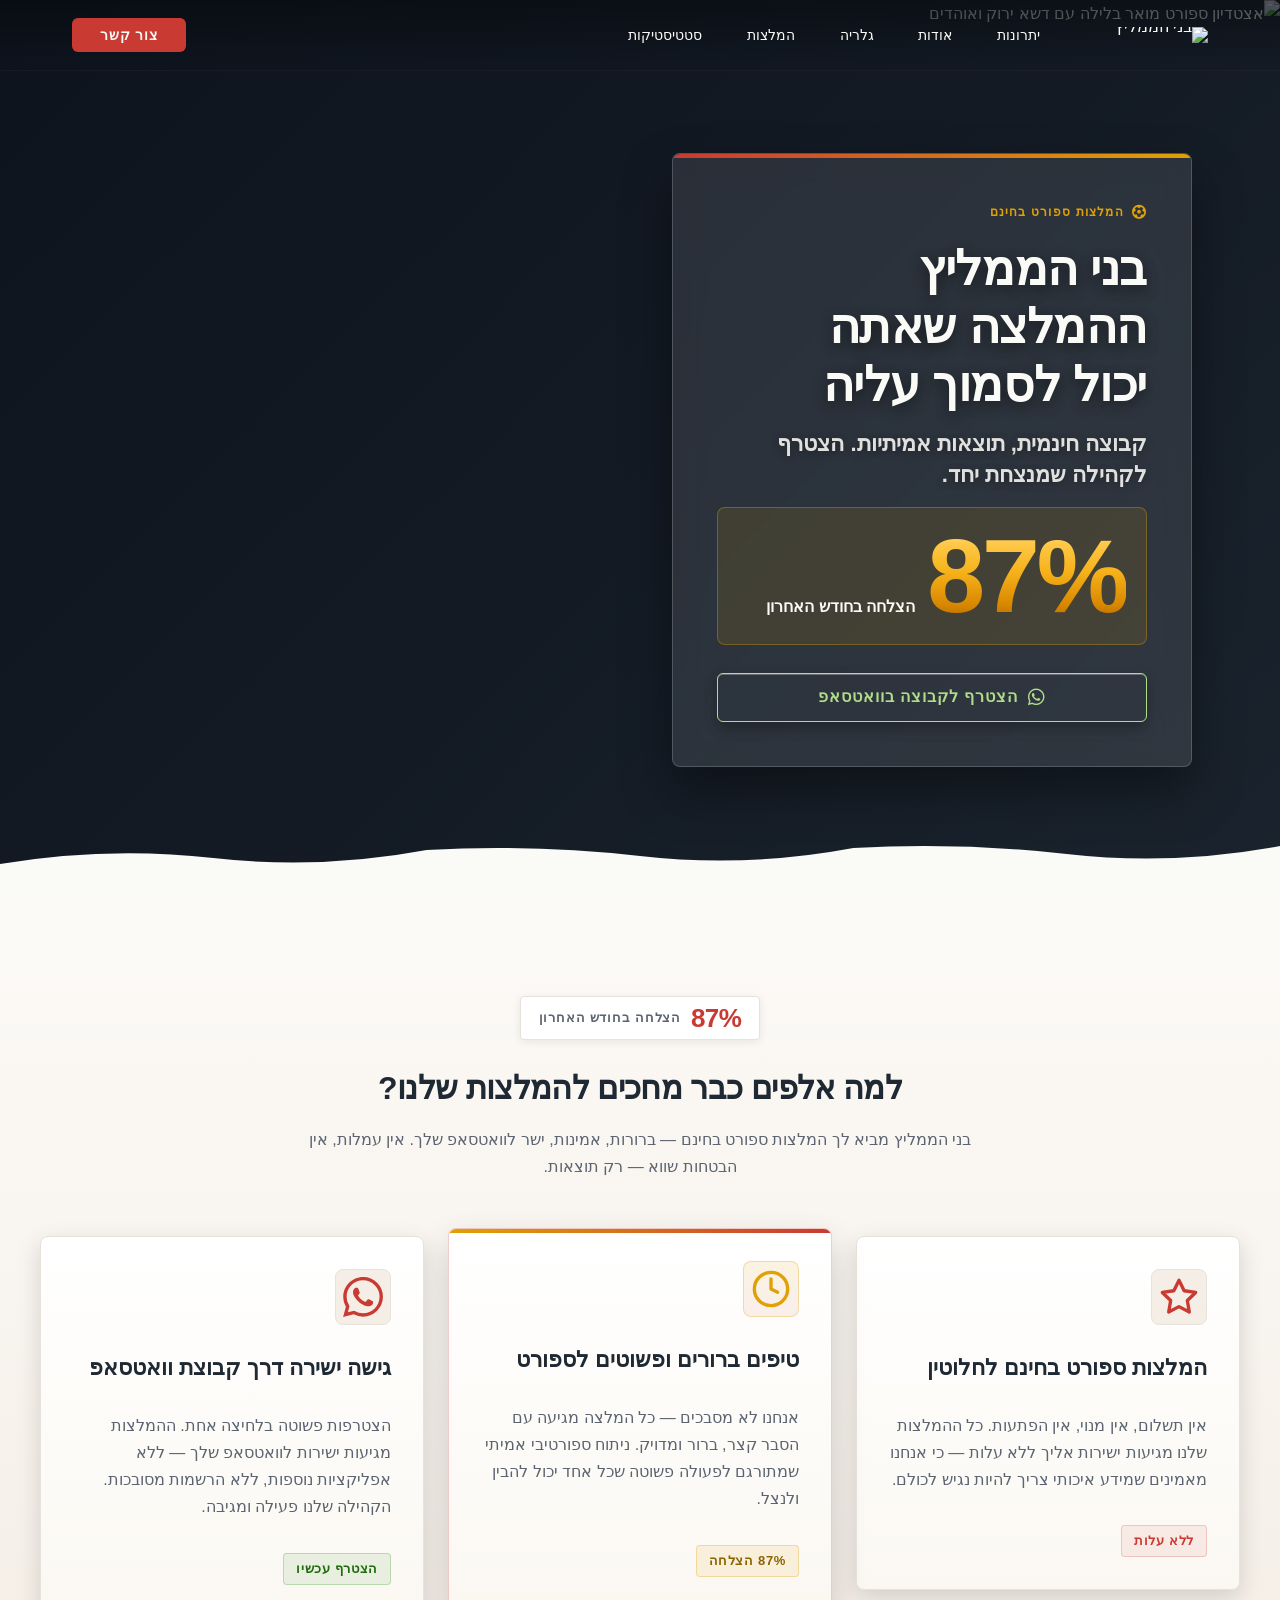
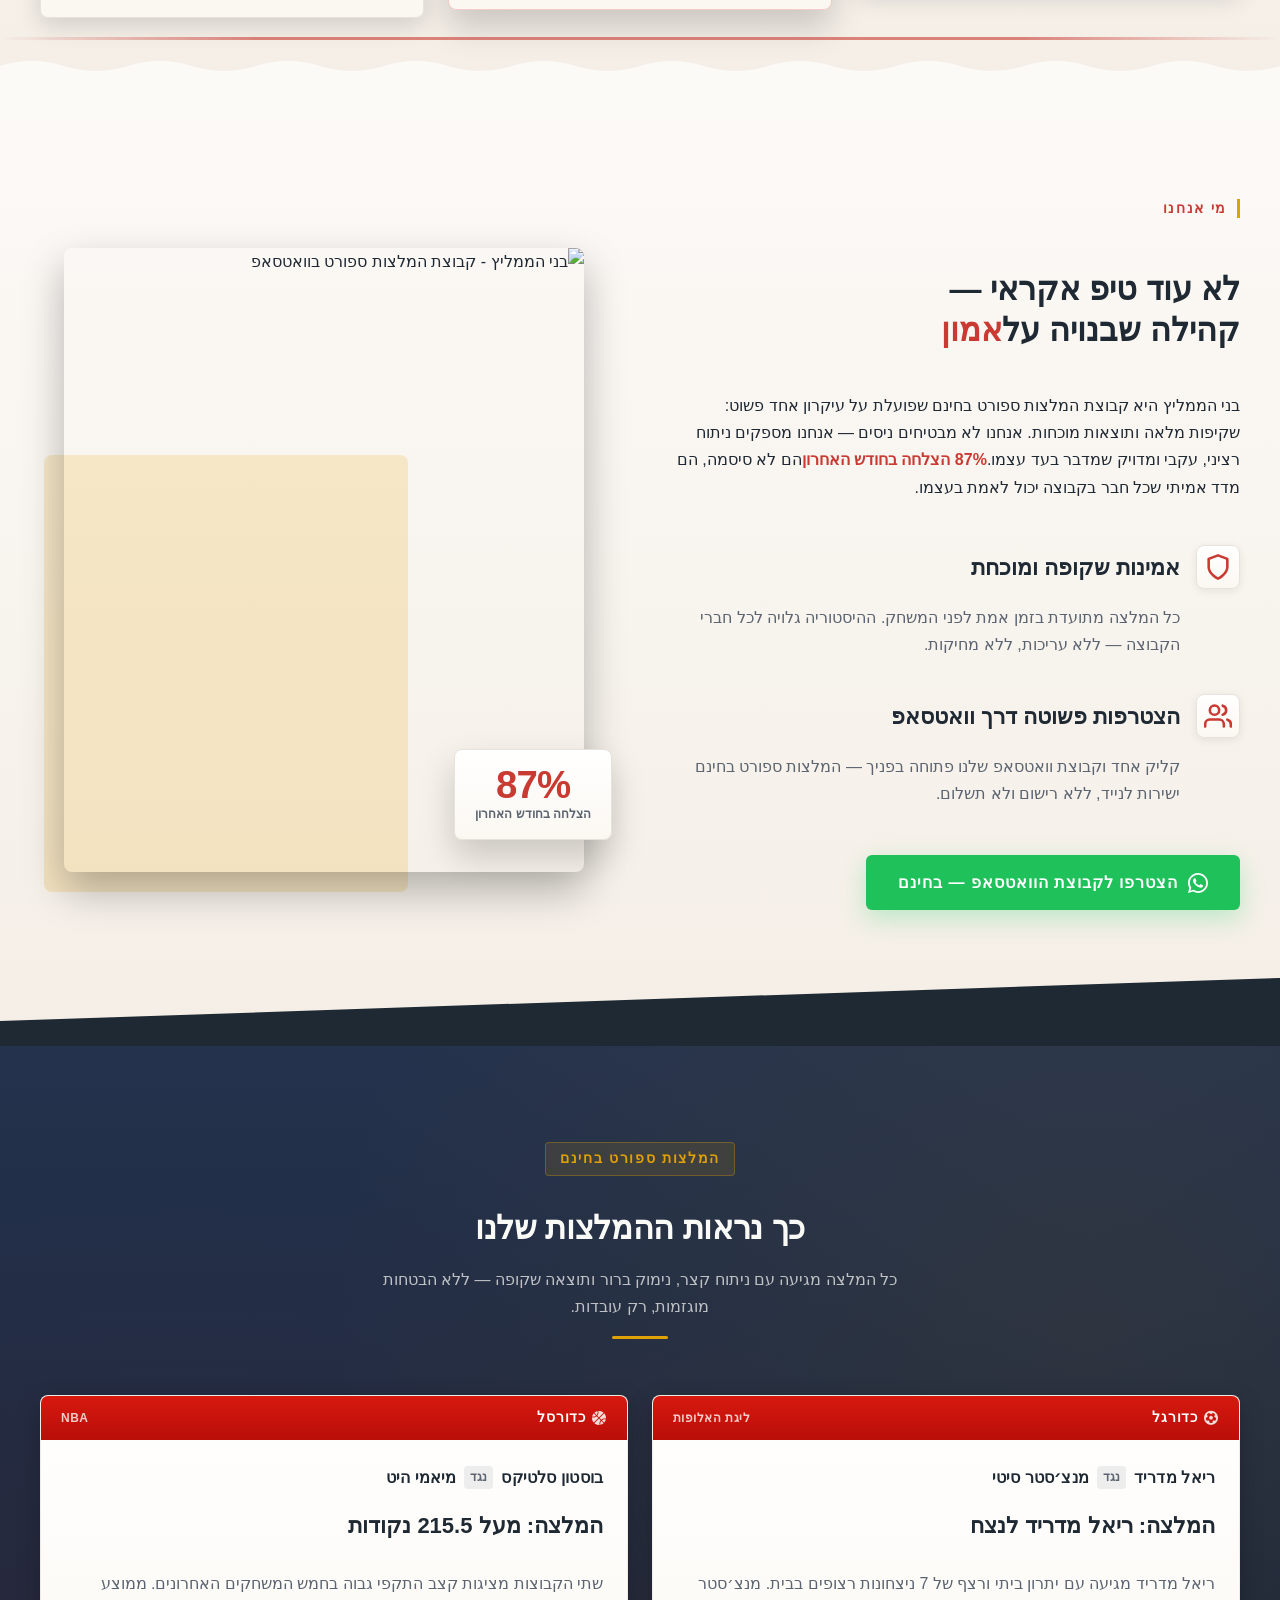
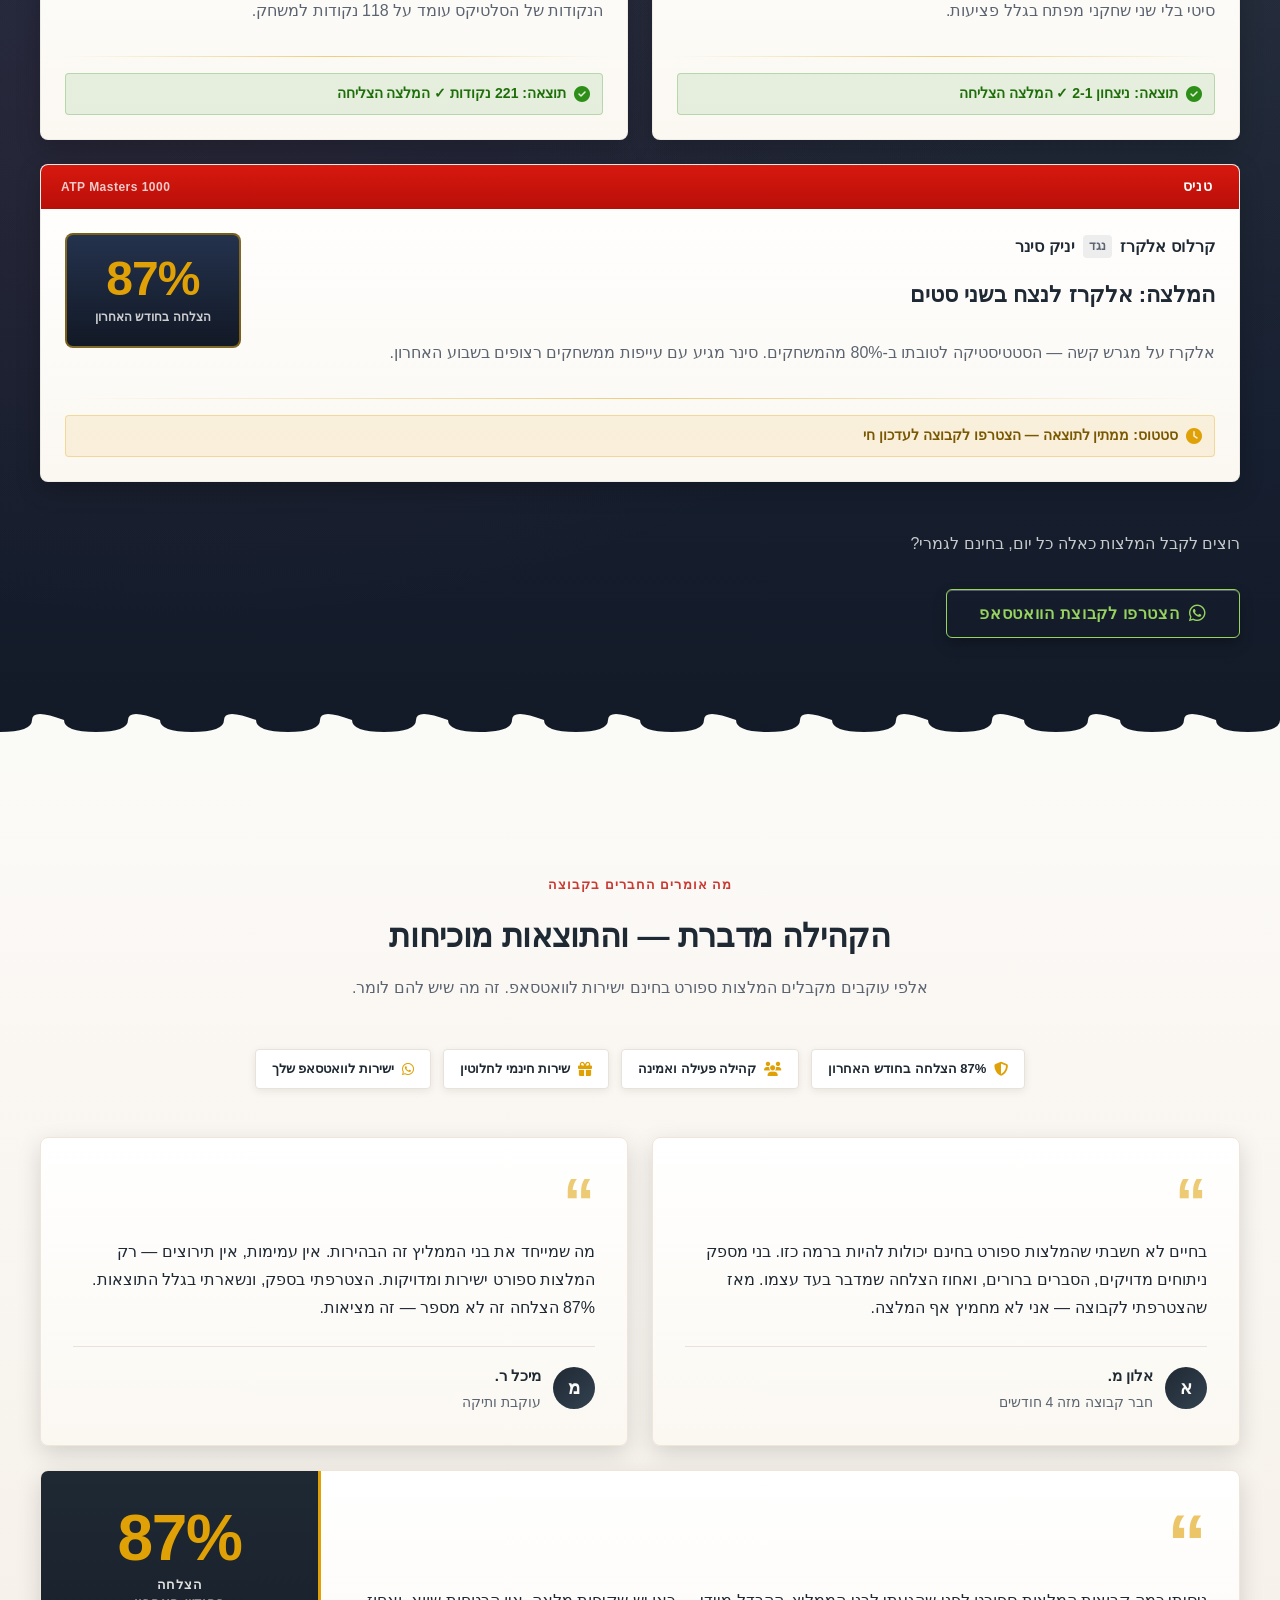
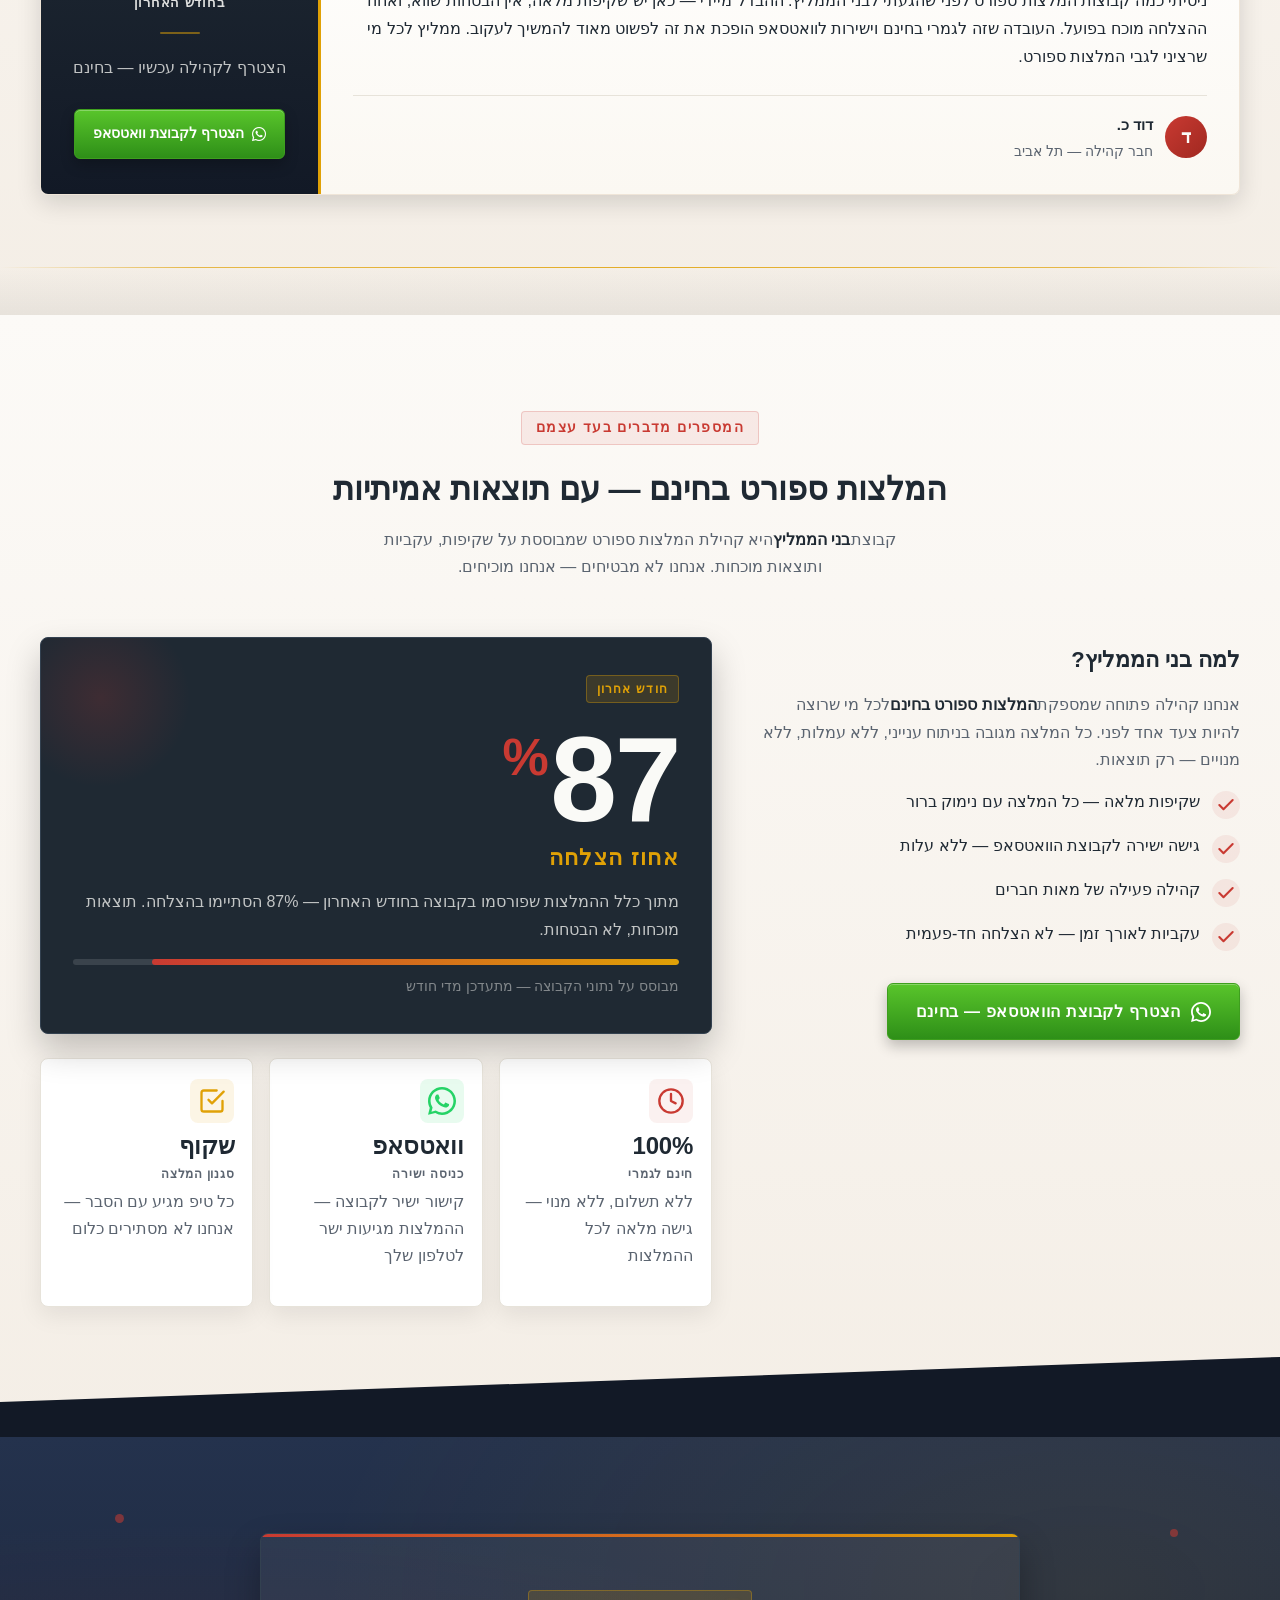
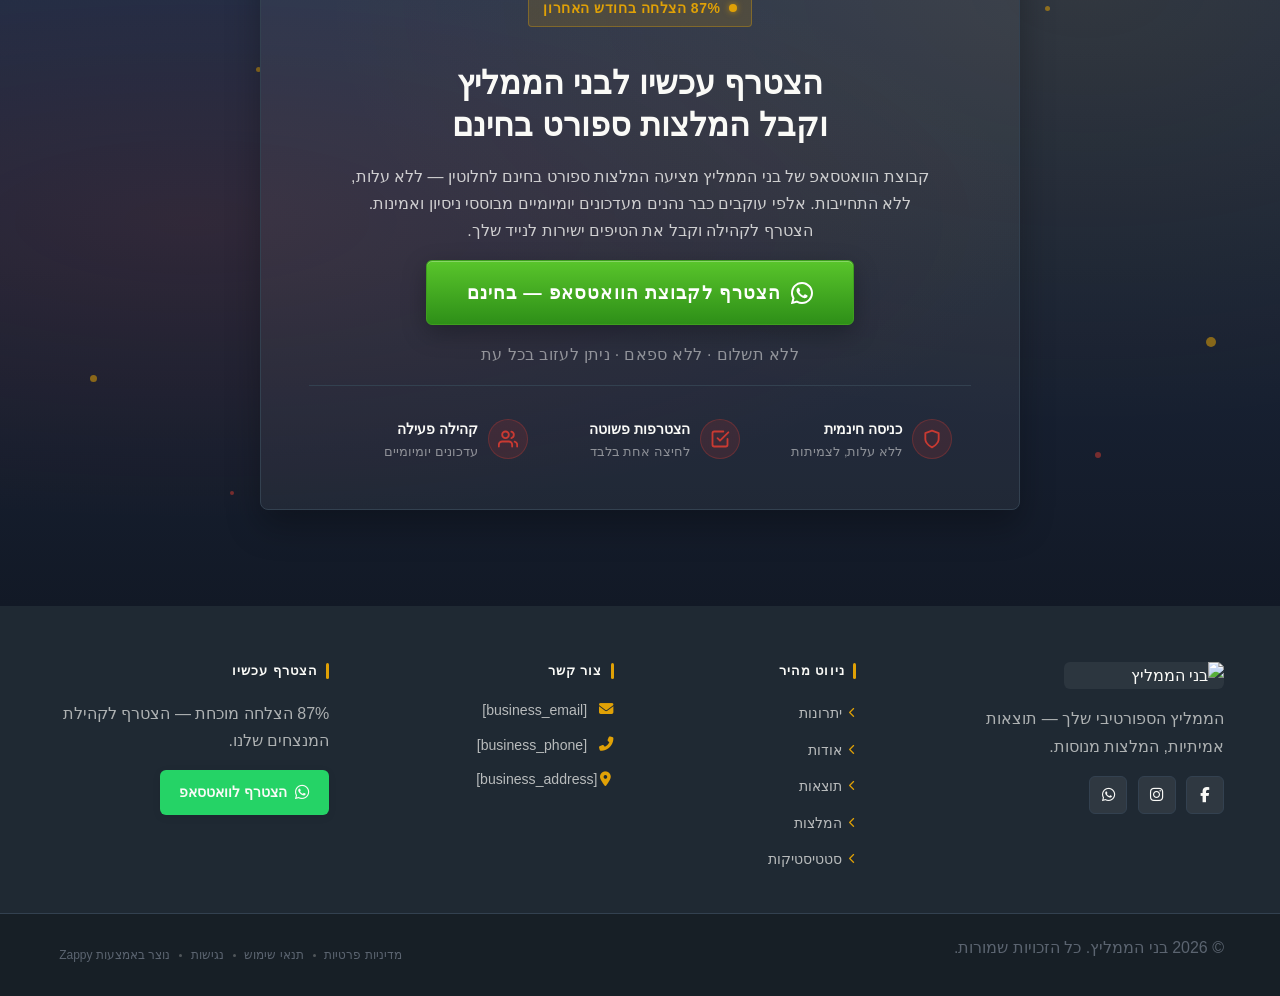
==== commit 54fcdcc3: "Background sync: Progressive GitHub Sync" ====
--- a/public/index.html
+++ b/public/index.html
@@ -1 +1 @@
-<!doctype html><html dir="rtl" lang="he"><head><meta charset="UTF-8"><meta content="width=device-width,initial-scale=1" name="viewport"><meta content="index, follow" name="robots"><title>המלצות ספורט בחינם — בני הממליץ</title><meta content="A free sports recommendations group called &#39;Beni HaMemalitz&#39; (Beni the Recommender), boasting an impressive 87% success rate in the last month. The brand is bui" name="description"><meta content="המלצות ספורט בחינם, קבוצת וואטסאפ המלצות ספורט, טיפים לספורט ישראל, המלצות ספורט" name="keywords"><link href="/assets/favicon.ico" rel="icon" type="image/x-icon"><link href="/assets/favicon-16x16.png" rel="icon" type="image/png" sizes="16x16"><link href="/assets/favicon-32x32.png" rel="icon" type="image/png" sizes="32x32"><link href="/assets/favicon-48x48.png" rel="icon" type="image/png" sizes="48x48"><link href="/assets/favicon-192x192.png" rel="icon" type="image/png" sizes="192x192"><link href="/assets/favicon-512x512.png" rel="icon" type="image/png" sizes="512x512"><link href="/assets/apple-touch-icon.png" rel="apple-touch-icon"><script>!function(){"use strict";var t="ee9b711c-0c87-40ab-a0d4-803b7d81952b",e="https://api.zappy5.com/api/analytics/track",a=18e5,n=2592e6,o=!0,i=!0,r=!0;var s=function(){var e="zappy_visitor_"+t,a=null;try{if(a=localStorage.getItem(e)){var o=JSON.parse(a),i=Date.now();if(i-o.created<n)return o.lastSeen=i,localStorage.setItem(e,JSON.stringify(o)),o.id}}catch(t){console.warn("Zappy Analytics: LocalStorage not available")}var r="zv_"+Date.now()+"_"+Math.random().toString(36).substr(2,9);try{localStorage.setItem(e,JSON.stringify({id:r,created:Date.now(),lastSeen:Date.now()}))}catch(t){}return r}(),c=function(){var e="zappy_session_"+t,n=null;try{if(n=sessionStorage.getItem(e)){var o=JSON.parse(n),i=Date.now();if(i-o.timestamp<a)return o.timestamp=i,sessionStorage.setItem(e,JSON.stringify(o)),o.id}}catch(t){console.warn("Zappy Analytics: SessionStorage not available")}var r="zs_"+Date.now()+"_"+Math.random().toString(36).substr(2,9);try{sessionStorage.setItem(e,JSON.stringify({id:r,timestamp:Date.now()}))}catch(t){}return r}();function l(a,n){n=n||{};var o={website_id:t,event_type:a,page_path:window.location.pathname,referrer:document.referrer||"direct",visitor_id:s,session_id:c,metadata:n};if(navigator.sendBeacon){var i=new Blob([JSON.stringify(o)],{type:"application/json"});navigator.sendBeacon(e,i)}else fetch(e,{method:"POST",headers:{"Content-Type":"application/json"},body:JSON.stringify(o),keepalive:!0}).catch(function(t){console.warn("Zappy Analytics: Failed to track event",t)})}o&&l("pageview",{title:document.title,url:window.location.href}),i&&document.addEventListener("click",function(t){var e=t.target;if("BUTTON"===e.tagName||e.closest("button")){var a="BUTTON"===e.tagName?e:e.closest("button");l("click",{element:"button",text:a.textContent.trim().substring(0,100),id:a.id||null,class:a.className||null})}else if("A"===e.tagName||e.closest("a")){var n="A"===e.tagName?e:e.closest("a");l("navigation",{element:"link",text:n.textContent.trim().substring(0,100),href:n.href,external:n.hostname!==window.location.hostname})}},!0),r&&document.addEventListener("submit",function(t){var e=t.target;l("form_submit",{form_id:e.id||null,form_name:e.name||null,form_action:e.action||null,form_method:e.method||"GET"})},!0);var d=Date.now();window.addEventListener("beforeunload",function(){l("page_unload",{time_on_page:Math.floor((Date.now()-d)/1e3),page_path:window.location.pathname})}),window.zappyAnalytics={track:l,getVisitorId:function(){return s},getSessionId:function(){return c}}}()</script><meta content="המלצות ספורט בחינם — בני הממליץ" property="og:title"><meta content="A free sports recommendations group called 'Beni HaMemalitz' (Beni the Recommender), boasting an impressive 87% success rate in the last month. The brand is bui" property="og:description"><meta content="website" property="og:type"><meta content="he_IL" property="og:locale"><meta content="summary_large_image" name="twitter:card"><meta content="המלצות ספורט בחינם — בני הממליץ" name="twitter:title"><meta content="A free sports recommendations group called 'Beni HaMemalitz' (Beni the Recommender), boasting an impressive 87% success rate in the last month. The brand is bui" name="twitter:description"><link href="https://cdnjs.cloudflare.com/ajax/libs/font-awesome/6.4.0/css/all.min.css" rel="stylesheet"><link href="/assets/favicon.ico" rel="icon" type="image/x-icon"><link href="/assets/favicon-16x16.png" rel="icon" type="image/png" sizes="16x16"><link href="/assets/favicon-32x32.png" rel="icon" type="image/png" sizes="32x32"><link href="/assets/favicon-48x48.png" rel="icon" type="image/png" sizes="48x48"><link href="/assets/favicon-192x192.png" rel="icon" type="image/png" sizes="192x192"><link href="/assets/favicon-512x512.png" rel="icon" type="image/png" sizes="512x512"><link href="/assets/apple-touch-icon.png" rel="apple-touch-icon"><link href="https://cdn.jsdelivr.net/npm/vanilla-cookieconsent@3/dist/cookieconsent.css" rel="stylesheet"><script src="https://cdn.jsdelivr.net/npm/vanilla-cookieconsent@3/dist/cookieconsent.umd.js"></script><script src="https://cdn.jsdelivr.net/gh/mickidum/acc_toolbar/acctoolbar/acctoolbar.min.js"></script><link href="/styles.css" rel="stylesheet"><style id="zappy-dropdown-submenu-styles">#navMenu li:has(.sub-menu),.nav-menu li:has(.sub-menu),.navbar li:has(.sub-menu),nav li:has(.sub-menu){position:relative}#navMenu .sub-menu,.nav-menu .sub-menu,.navbar .sub-menu,nav .sub-menu{display:block!important;position:absolute!important;top:100%;left:0;min-width:220px;background:#fff;border-radius:8px;box-shadow:0 8px 25px rgba(0,0,0,.15);padding:8px 0;opacity:0;visibility:hidden;transform:translateY(10px);transition:all .3s ease;z-index:1000;list-style:none;pointer-events:none}#navMenu li:hover>.sub-menu,.nav-menu li:hover>.sub-menu,.navbar li:hover>.sub-menu,nav li:hover>.sub-menu{opacity:1!important;visibility:visible!important;transform:translateY(0)!important;pointer-events:auto!important}.sub-menu li{list-style:none;margin:0;padding:0}.sub-menu a{display:block!important;padding:10px 16px!important;color:var(--text-dark,#333)!important;font-weight:500;text-decoration:none;white-space:nowrap;transition:background-color .2s}.sub-menu a:hover{background-color:#f5f5f5}[dir=rtl] .nav-menu .sub-menu,[dir=rtl] .navbar .sub-menu,[dir=rtl] nav .sub-menu,html[lang=ar] .nav-menu .sub-menu,html[lang=ar] .navbar .sub-menu,html[lang=ar] nav .sub-menu,html[lang=he] .nav-menu .sub-menu,html[lang=he] .navbar .sub-menu,html[lang=he] nav .sub-menu{left:auto!important;right:0!important}.sub-menu:empty,.sub-menu:not(:has(li)),.sub-menu:not(:has(li:not(.zappy-hidden-menu-item))){display:none!important;opacity:0!important;visibility:hidden!important;pointer-events:none!important}li:has(.menu-group-title):hover>.sub-menu{opacity:1!important;visibility:visible!important;transform:translateY(0)!important;pointer-events:auto!important}#navMenu>li>.menu-group-title,.nav-menu>li>.menu-group-title{display:inline-block;padding:.5rem 1rem;cursor:default;user-select:none}@media (max-width:768px){#navMenu .sub-menu,.nav-menu .sub-menu,.navbar .sub-menu,nav .sub-menu{position:static!important;transform:none!important;box-shadow:none!important;background:0 0!important;max-height:0;overflow:hidden;opacity:0;visibility:hidden;transition:max-height .3s ease,opacity .3s ease;padding:0!important;border-radius:0!important}.sub-menu.mobile-expanded{max-height:500px!important;opacity:1!important;visibility:visible!important;padding:8px 0 8px 16px!important}[dir=rtl] .sub-menu.mobile-expanded,html[lang=he] .sub-menu.mobile-expanded{padding:8px 16px 8px 0!important}#navMenu li:hover>.sub-menu,.nav-menu li:hover>.sub-menu,.navbar li:hover>.sub-menu,nav li:hover>.sub-menu{opacity:0;visibility:hidden;pointer-events:none}#navMenu li>.sub-menu.mobile-expanded,.nav-menu li>.sub-menu.mobile-expanded,.navbar li>.sub-menu.mobile-expanded,nav li>.sub-menu.mobile-expanded{opacity:1!important;visibility:visible!important;pointer-events:auto!important}#navMenu li:has(.sub-menu),.nav-menu li:has(.sub-menu),.navbar li:has(.sub-menu),nav li:has(.sub-menu){display:flex!important;flex-wrap:wrap!important;align-items:center!important;position:relative!important;min-height:44px!important}#navMenu li:has(.sub-menu)>a,.nav-menu li:has(.sub-menu)>a,.navbar li:has(.sub-menu)>a,nav li:has(.sub-menu)>a{flex:1!important;min-width:0!important}#navMenu li:has(.sub-menu)>.menu-group-title,.nav-menu li:has(.sub-menu)>.menu-group-title,.navbar li:has(.sub-menu)>.menu-group-title,nav li:has(.sub-menu)>.menu-group-title{flex:1!important;min-width:0!important;padding:0!important;line-height:inherit!important}#navMenu li:has(.sub-menu)>.sub-menu,.nav-menu li:has(.sub-menu)>.sub-menu,.navbar li:has(.sub-menu)>.sub-menu,nav li:has(.sub-menu)>.sub-menu{flex-basis:100%!important;width:100%!important}#navMenu li:has(.sub-menu)>a [class*=arrow],#navMenu li:has(.sub-menu)>a [class*=chevron],.nav-menu li:has(.sub-menu)>a .fa-angle-down,.nav-menu li:has(.sub-menu)>a .fa-chevron-down,.nav-menu li:has(.sub-menu)>a [class*=arrow],.nav-menu li:has(.sub-menu)>a [class*=chevron],nav li:has(.sub-menu)>a [class*=arrow],nav li:has(.sub-menu)>a [class*=chevron]{display:none!important;visibility:hidden!important}.mobile-submenu-toggle{display:flex!important;align-items:center!important;justify-content:center!important;width:44px!important;height:auto!important;background:0 0!important;border:none!important;cursor:pointer!important;color:var(--text-dark)!important;position:static!important;flex-shrink:0!important;align-self:stretch!important;z-index:2!important;padding:0!important;margin:0!important}.mobile-submenu-toggle::after{content:''!important;width:0!important;height:0!important;border-left:6px solid transparent!important;border-right:6px solid transparent!important;border-top:7px solid currentColor!important;transition:transform .3s ease!important}.mobile-submenu-toggle.expanded::after{transform:rotate(180deg)!important}.sub-menu a{padding:10px 0!important;display:block!important;color:var(--text-dark)!important}.navbar .sub-menu li a,.zappy-products-dropdown .sub-menu a,nav.navbar .sub-menu li a{color:var(--text-dark)!important}}@media (min-width:769px){.mobile-submenu-toggle{display:none!important}}</style><style id="mobile-lang-menu-deployed-css">@media (max-width:768px){.lang-switcher,.nav-container .lang-switcher,.nav-cta-container .lang-switcher,.nav-ecommerce-icons .lang-switcher,.nav-icons-left .lang-switcher,.navbar .lang-switcher,.navbar .nav-cta-container .lang-switcher{display:none!important}.mobile-lang-menu{width:100%;border-top:1px solid rgba(128,128,128,.2);padding:8px 0 0 0;margin-top:8px}.mobile-lang-toggle{display:flex!important;align-items:center;justify-content:space-between;width:100%;padding:12px 16px;background:0 0;border:none;cursor:pointer;font-size:15px;color:inherit;font-family:inherit}.mobile-lang-toggle::after{content:'';display:inline-block;width:8px;height:8px;border-right:2px solid currentColor;border-bottom:2px solid currentColor;transform:rotate(45deg);transition:transform .3s ease;margin-left:8px}.mobile-lang-toggle.expanded::after{transform:rotate(-135deg)}.mobile-lang-options{max-height:0;overflow:hidden;transition:max-height .3s ease}.mobile-lang-options.expanded{max-height:300px}.mobile-lang-option{display:flex!important;align-items:center;gap:10px;padding:10px 24px;text-decoration:none;color:inherit;font-size:14px;font-family:inherit}.mobile-lang-option:hover{background:rgba(128,128,128,.1)}.mobile-lang-option.active{font-weight:600;opacity:.7;pointer-events:none}.mobile-lang-option img{width:20px;height:20px;border-radius:50%}}@media (min-width:769px){.mobile-lang-menu{display:none!important}}</style><style id="zappy-widget-visibility">#mic-access-tool-box,#mic-access-tool-general-button,#mic-init-access-tool #mic-access-tool-box,#mic-init-access-tool #mic-access-tool-general-button,#mic-init-access-tool .mic-access-tool-general-button,._access-icon,._access-menu,.mic-access-tool-box,.mic-access-tool-general-button,div[id*=mic-access-tool-box]{display:none!important;visibility:hidden!important;opacity:0!important;pointer-events:none!important}</style></head><body><nav class="navbar" dir="rtl"><button aria-label="Menu" class="mobile-toggle" id="mobileToggle"><svg viewBox="0 0 24 24" fill="none" height="24" width="24" class="hamburger-icon"><path d="M3 12h18M3 6h18M3 18h18" stroke="currentColor" stroke-linecap="round" stroke-width="2"></path></svg><svg viewBox="0 0 24 24" fill="none" height="24" width="24" class="close-icon" style="display:none"><path d="M18 6L6 18M6 6l12 12" stroke="currentColor" stroke-linecap="round" stroke-width="2"></path></svg></button><button aria-label="Call" class="phone-header-btn" data-phone="[business_phone]"><svg viewBox="0 0 24 24" fill="currentColor" height="20" width="20"><path d="M22 16.92v3a2 2 0 0 1-2.18 2 19.79 19.79 0 0 1-8.63-3.07 19.5 19.5 0 0 1-6-6 19.79 19.79 0 0 1-3.07-8.67A2 2 0 0 1 4.11 2h3a2 2 0 0 1 2 1.72 12.84 12.84 0 0 0 .7 2.81 2 2 0 0 1-.45 2.11L8.09 9.91a16 16 0 0 0 6 6l1.27-1.27a2 2 0 0 1 2.11-.45 12.84 12.84 0 0 0 2.81.7A2 2 0 0 1 22 16.92z"></path></svg></button><div class="nav-container"><div class="nav-right-group"><div class="nav-brand"><a href="/" class="logo-link"><img alt="בני הממליץ" class="logo" src="/assets/business-logo.webp"></a></div><ul class="nav-menu" id="navMenu"><li><a href="#features">יתרונות</a></li><li><a href="#about">אודות</a></li><li><a href="#showcase">גלריה</a></li><li><a href="#testimonials">המלצות</a></li><li><a href="#stats">סטטיסטיקות</a></li></ul></div><div class="nav-cta-container"><a href="#cta" class="nav-cta-btn">צור קשר</a></div></div></nav><script>window.addEventListener("load",function(){const e=document.querySelector(".navbar, nav, header");if(!e)return void console.log("[Navbar] Navbar element not found");let t=document.getElementById("mobileToggle")||document.querySelector(".mobile-toggle")||document.querySelector(".hamburger")||document.querySelector(".hamburger-menu")||document.querySelector(".menu-toggle")||document.querySelector(".burger-menu")||document.querySelector('[aria-label="Menu"]')||document.querySelector('[aria-label="תפריט"]');const o=document.querySelector(".phone-header-btn"),n=window.getComputedStyle(e);let r=n.backgroundColor;if(console.log("[Navbar] Initial navbar background:",r),"transparent"===r||"rgba(0, 0, 0, 0)"===r||r.startsWith("rgba")&&r.includes(", 0)")){const e=n.backgroundImage;if(e&&"none"!==e)console.log("[Navbar] Navbar has background image/gradient, using dark text"),r="rgb(240, 240, 240)";else{const e=window.getComputedStyle(document.body).backgroundColor;console.log("[Navbar] Navbar transparent, using body background:",e),r=e}}const i=r.match(/\d+/g);if(i&&i.length>=3){const e=(.299*parseInt(i[0])+.587*parseInt(i[1])+.114*parseInt(i[2]))/255;console.log("[Navbar] Mobile button colors preserved from Claude CSS (luminance:",e.toFixed(2)+")");const n=document.createElement("style");n.id="zappy-mobile-nav-fix";document.documentElement.lang;document.documentElement.dir,n.textContent='\n        /* Hide mobile buttons on desktop, show only on mobile */\n        @media (min-width: 769px) {\n          .mobile-toggle,\n          .phone-header-btn {\n            display: none !important;\n          }\n        }\n        \n        /* Show and position mobile buttons correctly on mobile */\n        @media (max-width: 768px) {\n          .mobile-toggle,\n          .phone-header-btn {\n            position: absolute !important;\n            top: 50% !important;\n            transform: translateY(-50%) !important;\n            z-index: 1001 !important;\n            display: flex !important;\n            align-items: center !important;\n            justify-content: center !important;\n            width: 36px !important;\n            height: 36px !important;\n            border-radius: 50% !important;\n            border: none !important;\n            cursor: pointer !important;\n            padding: 6px !important;\n            background: none !important;\n            color: var(--nav-text, var(--text-dark)) !important;\n          }\n          \n          /* LTR positioning (default): hamburger LEFT, phone RIGHT */\n          html:not([dir="rtl"]):not([lang="he"]):not([lang="ar"]) .mobile-toggle,\n          html[dir="ltr"] .mobile-toggle {\n            left: 12px !important;\n            right: auto !important;\n          }\n          html:not([dir="rtl"]):not([lang="he"]):not([lang="ar"]) .phone-header-btn,\n          html[dir="ltr"] .phone-header-btn {\n            right: 12px !important;\n            left: auto !important;\n          }\n          \n          /* RTL positioning: hamburger RIGHT, phone LEFT */\n          html[dir="rtl"] .mobile-toggle,\n          html[lang="he"] .mobile-toggle,\n          html[lang="ar"] .mobile-toggle {\n            right: 12px !important;\n            left: auto !important;\n          }\n          html[dir="rtl"] .phone-header-btn,\n          html[lang="he"] .phone-header-btn,\n          html[lang="ar"] .phone-header-btn {\n            left: 12px !important;\n            right: auto !important;\n          }\n          \n          /* CRITICAL: Ensure nav-container has min-height on mobile */\n          /* All children are positioned absolutely/fixed on mobile, so height:auto collapses to 0 */\n          .nav-container {\n            min-height: 70px !important;\n            position: relative !important;\n          }\n          \n          /* Ensure SVG icons are properly sized and inherit color */\n          .mobile-toggle svg,\n          .phone-header-btn svg {\n            width: 24px !important;\n            height: 24px !important;\n            /* Don\'t force display - let JavaScript control hamburger/close toggle */\n          }\n          \n          /* Reset nav-cta-container on mobile - remove desktop box-shadow/padding */\n          /* that creates a visible ghost box when CTA button is hidden */\n          .nav-cta-container {\n            box-shadow: none !important;\n            padding: 0 !important;\n          }\n          \n          /* Hide nav-cta-container entirely on mobile when there\'s no lang-switcher */\n          /* (only the CTA button is inside, and it\'s hidden on mobile) */\n          .nav-cta-container:not(:has(.lang-switcher)) {\n            display: none !important;\n          }\n          \n          /* CRITICAL: Prevent hero image fade gradient from bleeding over headline text */\n          /* The .image-fade-gradient has bottom: -30px (extends below parent) */\n          /* On mobile stacked layout, this overlaps the h1 text below the image */\n          .hero-image-column {\n            overflow: hidden !important;\n          }\n          .image-fade-gradient {\n            bottom: 0 !important;\n          }\n          \n          /* Hide desktop language switcher on mobile - hamburger menu handles it */\n          /* High specificity to override stored CSS */\n          .lang-switcher,\n          .nav-cta-container .lang-switcher,\n          .nav-container .lang-switcher,\n          .navbar .lang-switcher,\n          .navbar .nav-cta-container .lang-switcher {\n            display: none !important;\n          }\n        }\n      ';const r=document.getElementById("zappy-mobile-nav-fix");r&&r.remove(),document.head.appendChild(n),console.log("[Navbar] Critical CSS injected for mobile nav positioning");const l=window.innerWidth<=768;if(t){const e=t.querySelector(".hamburger-icon"),o=t.querySelector(".close-icon");e&&(e.style.setProperty("width","24px","important"),e.style.setProperty("height","24px","important"),e.style.setProperty("display","block","important")),o&&(o.style.setProperty("width","24px","important"),o.style.setProperty("height","24px","important"),o.style.setProperty("display","none","important")),l?(t.style.setProperty("position","absolute","important"),t.style.setProperty("top","50%","important"),t.style.setProperty("transform","translateY(-50%)","important"),t.style.setProperty("z-index","1001","important"),t.style.removeProperty("left"),t.style.removeProperty("right"),console.log("[Navbar] Mobile toggle positioning applied (mobile viewport)")):(t.style.removeProperty("position"),t.style.removeProperty("top"),t.style.removeProperty("transform"),t.style.removeProperty("z-index"),t.style.removeProperty("left"),t.style.removeProperty("right"),console.log("[Navbar] Desktop viewport - cleared mobile toggle inline positioning"))}if(o){const e=o.querySelector("svg");e&&(e.style.width="24px",e.style.height="24px",e.setAttribute("width","24"),e.setAttribute("height","24")),l?(o.style.setProperty("position","absolute","important"),o.style.setProperty("top","50%","important"),o.style.setProperty("transform","translateY(-50%)","important"),o.style.setProperty("z-index","1001","important"),o.style.removeProperty("left"),o.style.removeProperty("right"),console.log("[Navbar] Phone button positioning applied (mobile viewport)")):(o.style.removeProperty("position"),o.style.removeProperty("top"),o.style.removeProperty("transform"),o.style.removeProperty("z-index"),o.style.removeProperty("left"),o.style.removeProperty("right"),console.log("[Navbar] Desktop viewport - cleared phone button inline positioning"))}}else console.log("[Navbar] Could not parse background color:",r);t=document.getElementById("mobileToggle")||document.querySelector(".mobile-toggle")||document.querySelector(".hamburger")||document.querySelector(".hamburger-menu")||document.querySelector(".menu-toggle")||document.querySelector(".burger-menu")||document.querySelector('[aria-label="Menu"]')||document.querySelector('[aria-label="תפריט"]');const l=document.getElementById("navMenu")||document.querySelector(".nav-menu")||document.querySelector(".nav-links")||document.querySelector("nav ul:not(.submenu)");if(!t||!l)return void console.log("[Navbar] Mobile toggle or menu not found:",{toggle:!!t,menu:!!l});l.id||(l.id="navMenu"),console.log("[Navbar] Initializing mobile menu...");const a=t.cloneNode(!0);t.parentNode.replaceChild(a,t),a.addEventListener("click",function(e){e.preventDefault(),e.stopPropagation();const t=this.querySelector(".hamburger-icon"),o=this.querySelector(".close-icon");l.classList.contains("active")?(l.classList.remove("active"),t&&t.style.setProperty("display","block","important"),o&&o.style.setProperty("display","none","important"),document.body.style.overflow="",console.log("[Navbar] Menu closed")):(l.classList.add("active"),t&&t.style.setProperty("display","none","important"),o&&o.style.setProperty("display","block","important"),document.body.style.overflow="hidden",console.log("[Navbar] Menu opened"))}),l.querySelectorAll("a").forEach(function(e){e.addEventListener("click",function(){if("#"===this.getAttribute("href"))return;const e=a.querySelector(".hamburger-icon"),t=a.querySelector(".close-icon");l.classList.remove("active"),e&&e.style.setProperty("display","block","important"),t&&t.style.setProperty("display","none","important"),document.body.style.overflow="",console.log("[Navbar] Menu closed (link clicked)")})});var s=l.querySelectorAll(".dropdown-toggle");s.forEach(function(e){e.addEventListener("click",function(e){e.preventDefault(),e.stopPropagation();var t=this.closest(".nav-dropdown");t&&(t.parentNode.querySelectorAll(".nav-dropdown.open").forEach(function(e){e!==t&&e.classList.remove("open")}),t.classList.toggle("open"),console.log("[Navbar] Dropdown toggled:",t.classList.contains("open")?"open":"closed"))})}),document.addEventListener("click",function(e){e.target.closest(".nav-dropdown")||document.querySelectorAll(".nav-dropdown.open").forEach(function(e){e.classList.remove("open")})}),console.log("[Navbar] Dropdown handlers initialized for "+s.length+" dropdowns"),o&&o.addEventListener("click",function(){const e=document.querySelectorAll('a[href^="tel:"]'),t=e.length>0?e[0].getAttribute("href").replace("tel:",""):"[business_phone]";window.location.href="tel:"+t,console.log("[Navbar] Phone button clicked")}),console.log("[Navbar] Mobile menu initialized successfully");const p=function(){const e=document.querySelector(".whatsapp-float");e&&(window.innerWidth>=769?(e.style.setProperty("display","none","important"),e.style.setProperty("visibility","hidden","important"),e.style.setProperty("opacity","0","important"),e.style.setProperty("pointer-events","none","important"),console.log("[WhatsApp] Button hidden on desktop")):(e.style.removeProperty("display"),e.style.removeProperty("visibility"),e.style.removeProperty("opacity"),e.style.removeProperty("pointer-events"),console.log("[WhatsApp] Button visible on mobile")))};let c;p(),window.addEventListener("resize",function(){clearTimeout(c),c=setTimeout(p,100)})})</script><main><section class="index-hero-section" data-layout-spec="בית-hero" dir="rtl" id="hero" data-hero-type="fullscreen-scrim"><div class="index-hero-bg"><img alt="אצטדיון ספורט מואר בלילה עם דשא ירוק ואוהדים" class="zappy-editable-image" src="/assets/site-index-hero-image-1.webp" data-context="Dramatic wide-angle stadium at night with bright floodlights illuminating a lush green football pitch, crowd in the background, atmosphere of excitement and anticipation, photorealistic, cinematic sports photography, high contrast lighting, Israeli sports context" data-element-id="img-1774727957556-zq7kiatjz" data-element-type="image" data-placeholder="index-hero-image-1" height="700" width="1200" data-hero-background="true" data-hero-bg="true"></div><div class="index-hero-scrim" aria-hidden="true"></div><div class="index-hero-container"><div class="index-hero-card"><div class="index-hero-ribbon" aria-hidden="true"></div><div class="index-hero-brand-label"><span class="index-hero-brand-icon"><i class="fa-solid fa-futbol" data-element-id="icon-1774727957555-v536m8z8i" data-element-type="icon" data-icon-type="fontawesome"></i></span><span>המלצות ספורט בחינם</span></div><h1 class="index-hero-h1">בני הממליץ&nbsp;<br>ההמלצה שאתה<br>יכול לסמוך עליה</h1><h3 class="index-hero-subtitle">קבוצה חינמית, תוצאות אמיתיות. הצטרף לקהילה שמנצחת יחד.</h3><div class="index-hero-stat-block"><div class="index-hero-stat-number">87%</div><div class="index-hero-stat-label">הצלחה בחודש האחרון</div></div><div class="index-hero-ctas" style="text-align:center !important;display:flex !important;justify-content:center !important;align-items:flex-start !important;width:100% !important"><a href="https://chat.whatsapp.com/FGF4bDCophv4e64rrxOBy3?mode=gi_t" class="btn btn-outline btn-secondary index-hero-btn-primary" target="_blank" rel="noopener noreferrer" data-element-id="btn-1774727957549-5px198ofg" data-element-type="button" data-native-element="true" style="border-color:rgb(177, 221, 139) !important;color:rgb(177, 221, 139) !important;outline:currentcolor;background-color:transparent !important;background-image:none !important" data-text-color="#cde8b5"><i class="fa-whatsapp fa-brands"></i>הצטרף לקבוצה בוואטסאפ</a></div></div></div><div class="index-hero-divider-wrapper"><svg viewBox="0 0 1200 72" aria-hidden="true" xmlns="http://www.w3.org/2000/svg" preserveAspectRatio="none"><path d="M0,72 L0,36 Q100,18 200,30 T400,22 Q500,16 600,28 T800,20 Q900,14 1000,26 T1200,18 L1200,72 Z" fill="#FAFAF7"></path></svg></div></section><section class="index-features-section" data-layout-spec="בית-features" dir="rtl" id="features"><div class="index-features-container"><div class="index-features-intro"><div class="index-features-proof-chip"><span class="proof-chip-number">87%</span><span class="proof-chip-label">הצלחה בחודש האחרון</span></div><h2 class="index-features-heading">למה אלפים כבר מחכים להמלצות שלנו?</h2><p class="index-features-subheading">בני הממליץ מביא לך המלצות ספורט בחינם — ברורות, אמינות, ישר לוואטסאפ שלך. אין עמלות, אין הבטחות שווא — רק תוצאות.</p></div><div class="index-features-grid"><article class="index-feature-card"><div class="index-feature-card-icon"><svg viewBox="0 0 24 24" aria-hidden="true" data-element-type="icon" data-icon-type="svg" fill="none" height="40" width="40" stroke="currentColor" stroke-linecap="round" stroke-linejoin="round" stroke-width="2" xmlns="http://www.w3.org/2000/svg"><path d="M12 2L15.09 8.26L22 9.27L17 14.14L18.18 21.02L12 17.77L5.82 21.02L7 14.14L2 9.27L8.91 8.26L12 2Z"></path></svg></div><div class="index-feature-card-content"><h3 class="index-feature-card-title">המלצות ספורט בחינם לחלוטין</h3><p class="index-feature-card-text">אין תשלום, אין מנוי, אין הפתעות. כל ההמלצות שלנו מגיעות ישירות אליך ללא עלות — כי אנחנו מאמינים שמידע איכותי צריך להיות נגיש לכולם.</p><div class="index-feature-card-tag">ללא עלות</div></div></article><article class="index-feature-card index-feature-card--featured"><div class="index-feature-card-accent-bar"></div><div class="index-feature-card-icon index-feature-card-icon--accent"><svg viewBox="0 0 24 24" aria-hidden="true" data-element-type="icon" data-icon-type="svg" fill="none" height="40" width="40" stroke="currentColor" stroke-linecap="round" stroke-linejoin="round" stroke-width="2" xmlns="http://www.w3.org/2000/svg"><circle cx="12" cy="12" r="10"></circle><polyline points="12 6 12 12 16 14"></polyline></svg></div><div class="index-feature-card-content"><h3 class="index-feature-card-title">טיפים ברורים ופשוטים לספורט</h3><p class="index-feature-card-text">אנחנו לא מסבכים — כל המלצה מגיעה עם הסבר קצר, ברור ומדויק. ניתוח ספורטיבי אמיתי שמתורגם לפעולה פשוטה שכל אחד יכול להבין ולנצל.</p><div class="index-feature-card-tag index-feature-card-tag--gold">87% הצלחה</div></div></article><article class="index-feature-card"><div class="index-feature-card-icon"><svg viewBox="0 0 24 24" aria-hidden="true" data-element-type="icon" data-icon-type="svg" fill="currentColor" height="40" width="40" xmlns="http://www.w3.org/2000/svg"><path d="M17.472 14.382c-.297-.149-1.758-.867-2.03-.967-.273-.099-.471-.148-.67.15-.197.297-.767.966-.94 1.164-.173.199-.347.223-.644.075-.297-.15-1.255-.463-2.39-1.475-.883-.788-1.48-1.761-1.653-2.059-.173-.297-.018-.458.13-.606.134-.133.298-.347.446-.52.149-.174.198-.298.298-.497.099-.198.05-.371-.025-.52-.075-.149-.669-1.612-.916-2.207-.242-.579-.487-.5-.669-.51-.173-.008-.371-.01-.57-.01-.198 0-.52.074-.792.372-.272.297-1.04 1.016-1.04 2.479 0 1.462 1.065 2.875 1.213 3.074.149.198 2.096 3.2 5.077 4.487.709.306 1.262.489 1.694.625.712.227 1.36.195 1.871.118.571-.085 1.758-.719 2.006-1.413.248-.694.248-1.289.173-1.413-.074-.124-.272-.198-.57-.347m-5.421 7.403h-.004a9.87 9.87 0 01-5.031-1.378l-.361-.214-3.741.982.998-3.648-.235-.374a9.86 9.86 0 01-1.51-5.26c.001-5.45 4.436-9.884 9.888-9.884 2.64 0 5.122 1.03 6.988 2.898a9.825 9.825 0 012.893 6.994c-.003 5.45-4.437 9.884-9.885 9.884m8.413-18.297A11.815 11.815 0 0012.05 0C5.495 0 .16 5.335.157 11.892c0 2.096.547 4.142 1.588 5.945L.057 24l6.305-1.654a11.882 11.882 0 005.683 1.448h.005c6.554 0 11.89-5.335 11.893-11.893a11.821 11.821 0 00-3.48-8.413Z"></path></svg></div><div class="index-feature-card-content"><h3 class="index-feature-card-title">גישה ישירה דרך קבוצת וואטסאפ</h3><p class="index-feature-card-text">הצטרפות פשוטה בלחיצה אחת. ההמלצות מגיעות ישירות לוואטסאפ שלך — ללא אפליקציות נוספות, ללא הרשמות מסובכות. הקהילה שלנו פעילה ומגיבה.</p><div class="index-feature-card-tag index-feature-card-tag--green">הצטרף עכשיו</div></div></article></div></div><div class="index-features-divider-wrapper"><div class="index-features-ribbon-line"></div><svg viewBox="0 0 1200 60" aria-hidden="true" xmlns="http://www.w3.org/2000/svg" preserveAspectRatio="none"><path d="M0,60 L0,28 Q30,18 60,28 Q90,38 120,28 Q150,18 180,28 Q210,38 240,28 Q270,18 300,28 Q330,38 360,28 Q390,18 420,28 Q450,38 480,28 Q510,18 540,28 Q570,38 600,28 Q630,18 660,28 Q690,38 720,28 Q750,18 780,28 Q810,38 840,28 Q870,18 900,28 Q930,38 960,28 Q990,18 1020,28 Q1050,38 1080,28 Q1110,18 1140,28 Q1170,38 1200,28 L1200,60 Z" fill="#FCFAF7"></path></svg></div></section><section class="index-about-section" data-layout-spec="בית-about" dir="rtl" id="about"><div class="index-about-container"><div class="index-about-grid"><div class="index-about-content" style="text-align:center !important;display:flex !important;justify-content:center !important;align-items:flex-start !important;width:100% !important"><p class="zappy-editable"><span class="index-about-eyebrow">מי אנחנו</span></p><h2 class="index-about-heading">לא עוד טיפ אקראי —<br>קהילה שבנויה על<em>אמון</em></h2><p class="index-about-body">בני הממליץ היא קבוצת המלצות ספורט בחינם שפועלת על עיקרון אחד פשוט: שקיפות מלאה ותוצאות מוכחות. אנחנו לא מבטיחים ניסים — אנחנו מספקים ניתוח רציני, עקבי ומדויק שמדבר בעד עצמו.<strong>87% הצלחה בחודש האחרון</strong>הם לא סיסמה, הם מדד אמיתי שכל חבר בקבוצה יכול לאמת בעצמו.</p><div class="index-about-proof-points"><div class="index-about-proof-item" data-grid-item-index="0"><div class="index-about-proof-icon"><svg viewBox="0 0 24 24" aria-hidden="true" data-element-type="icon" data-icon-type="svg" fill="none" height="28" width="28" stroke="currentColor" stroke-linecap="round" stroke-linejoin="round" stroke-width="2.2" xmlns="http://www.w3.org/2000/svg"><path d="M12 22s8-4 8-10V5l-8-3-8 3v7c0 6 8 10 8 10z"></path></svg></div><div class="index-about-proof-text"><h3>אמינות שקופה ומוכחת</h3><p>כל המלצה מתועדת בזמן אמת לפני המשחק. ההיסטוריה גלויה לכל חברי הקבוצה — ללא עריכות, ללא מחיקות.</p></div></div><div class="index-about-proof-item" data-grid-item-index="1"><div class="index-about-proof-icon"><svg viewBox="0 0 24 24" aria-hidden="true" data-element-type="icon" data-icon-type="svg" fill="none" height="28" width="28" stroke="currentColor" stroke-linecap="round" stroke-linejoin="round" stroke-width="2.2" xmlns="http://www.w3.org/2000/svg"><path d="M17 21v-2a4 4 0 0 0-4-4H5a4 4 0 0 0-4 4v2"></path><circle cx="9" cy="7" r="4"></circle><path d="M23 21v-2a4 4 0 0 0-3-3.87"></path><path d="M16 3.13a4 4 0 0 1 0 7.75"></path></svg></div><div class="index-about-proof-text"><h3>הצטרפות פשוטה דרך וואטסאפ</h3><p>קליק אחד וקבוצת וואטסאפ שלנו פתוחה בפניך — המלצות ספורט בחינם ישירות לנייד, ללא רישום ולא תשלום.</p></div></div></div><p class="zappy-editable"><a href="https://chat.whatsapp.com/FGF4bDCophv4e64rrxOBy3?mode=gi_t" class="index-about-cta" target="_blank" rel="noopener noreferrer" data-element-id="btn-1774779327422-olu6cj770" data-element-type="button" data-native-element="true" style="outline:currentcolor;border-color:rgb(31, 193, 91) !important;color:rgb(255, 255, 255) !important;background-color:rgb(31, 193, 91) !important;background-image:none !important"><svg viewBox="0 0 24 24" aria-hidden="true" data-element-type="icon" data-icon-type="svg" fill="currentColor" height="20" width="20" xmlns="http://www.w3.org/2000/svg" data-element-id="icon-1774779219197-bww5jtwxz"><path d="M17.472 14.382c-.297-.149-1.758-.867-2.03-.967-.273-.099-.471-.148-.67.15-.197.297-.767.966-.94 1.164-.173.199-.347.223-.644.075-.297-.15-1.255-.463-2.39-1.475-.883-.788-1.48-1.761-1.653-2.059-.173-.297-.018-.458.13-.606.134-.133.298-.347.446-.52.149-.174.198-.298.298-.497.099-.198.05-.371-.025-.52-.075-.149-.669-1.612-.916-2.207-.242-.579-.487-.5-.669-.51-.173-.008-.371-.01-.57-.01-.198 0-.52.074-.792.372-.272.297-1.04 1.016-1.04 2.479 0 1.462 1.065 2.875 1.213 3.074.149.198 2.096 3.2 5.077 4.487.709.306 1.262.489 1.694.625.712.227 1.36.195 1.871.118.571-.085 1.758-.719 2.006-1.413.248-.694.248-1.289.173-1.413-.074-.124-.272-.198-.57-.347z"></path><path d="M12 0C5.373 0 0 5.373 0 12c0 2.126.554 4.122 1.524 5.856L.057 23.882l6.197-1.624A11.954 11.954 0 0 0 12 24c6.627 0 12-5.373 12-12S18.627 0 12 0zm0 21.818a9.818 9.818 0 0 1-5.006-1.373l-.359-.213-3.68.965.982-3.594-.234-.369A9.818 9.818 0 0 1 2.182 12C2.182 6.578 6.578 2.182 12 2.182S21.818 6.578 21.818 12 17.422 21.818 12 21.818z"></path></svg>הצטרפו לקבוצת הוואטסאפ — בחינם</a></p></div><div class="index-about-imagery"><div class="index-about-image-frame"><div class="index-about-gold-backplate" aria-hidden="true"></div><figure class="index-about-figure"><img alt="בני הממליץ - קבוצת המלצות ספורט בוואטסאפ" class="zappy-editable-image index-about-img" src="/assets/site-index-about-image-1.webp" data-context="A close-up editorial lifestyle photo of a person holding a smartphone showing a WhatsApp sports tips group chat, with a notepad showing match statistics and handwritten notes beside it, a coffee cup, and a football in soft focus in the background. Clean, bright, natural light with a match-day atmosphere. Sports editorial style, honest and human feeling." data-element-id="img-1774779219197-14p4hz475" data-element-type="image" data-placeholder="index-about-image-1" height="720" width="600" data-original-position="static" data-resize-handler-attached="true" style="position:relative"></figure><div class="index-about-stat-badge"><span class="index-about-stat-number">87%</span><span class="index-about-stat-label">הצלחה בחודש האחרון</span></div></div></div></div></div><div class="index-about-divider-wrapper"><svg viewBox="0 0 1200 80" aria-hidden="true" xmlns="http://www.w3.org/2000/svg" preserveAspectRatio="none"><path d="M0,80 L0,55 L1200,12 L1200,80 Z" fill="#1F2933"></path></svg></div></section><section class="index-showcase-section" data-layout-spec="בית-showcase" dir="rtl" id="showcase"><div class="index-showcase-container"><div class="index-showcase-header"><p class="zappy-editable"><span class="index-showcase-eyebrow">המלצות ספורט בחינם</span></p><h2 class="index-showcase-title">כך נראות ההמלצות שלנו</h2><p class="index-showcase-subtitle">כל המלצה מגיעה עם ניתוח קצר, נימוק ברור ותוצאה שקופה — ללא הבטחות מוגזמות, רק עובדות.</p><div class="index-showcase-gold-rule"></div></div><div class="index-showcase-grid"><article class="index-showcase-card" data-grid-item-index="0"><div class="index-showcase-card-strip"><span class="index-showcase-sport-tag"><i class="fa-solid fa-futbol" aria-hidden="true" data-element-id="icon-1774779219196-6jqhiwkia" data-element-type="icon" data-icon-type="fontawesome" style="pointer-events:auto;cursor:pointer"></i>כדורגל</span><span class="index-showcase-league">ליגת האלופות</span></div><div class="index-showcase-card-body"><div class="index-showcase-match-row"><span class="index-showcase-team">ריאל מדריד</span><span class="index-showcase-vs">נגד</span><span class="index-showcase-team">מנצ׳סטר סיטי</span></div><h3 class="index-showcase-rec-title">המלצה: ריאל מדריד לנצח</h3><p class="index-showcase-reasoning">ריאל מדריד מגיעה עם יתרון ביתי ורצף של 7 ניצחונות רצופים בבית. מנצ׳סטר סיטי בלי שני שחקני מפתח בגלל פציעות.</p><div class="index-showcase-gold-separator"></div><div class="index-showcase-result-strip index-showcase-result-win"><i class="fa-solid fa-circle-check" aria-hidden="true" data-element-id="icon-1774779219197-s1awywh7f" data-element-type="icon" data-icon-type="fontawesome" style="pointer-events:auto;cursor:pointer"></i><span>תוצאה: ניצחון 2-1 ✓ המלצה הצליחה</span></div></div></article><article class="index-showcase-card" data-grid-item-index="1"><div class="index-showcase-card-strip"><span class="index-showcase-sport-tag"><i class="fa-solid fa-basketball" aria-hidden="true" data-element-id="icon-1774779219197-lggiml08m" data-element-type="icon" data-icon-type="fontawesome" style="pointer-events:auto;cursor:pointer"></i>כדורסל</span><span class="index-showcase-league">NBA</span></div><div class="index-showcase-card-body"><div class="index-showcase-match-row"><span class="index-showcase-team">בוסטון סלטיקס</span><span class="index-showcase-vs">נגד</span><span class="index-showcase-team">מיאמי היט</span></div><h3 class="index-showcase-rec-title">המלצה: מעל 215.5 נקודות</h3><p class="index-showcase-reasoning">שתי הקבוצות מציגות קצב התקפי גבוה בחמש המשחקים האחרונים. ממוצע הנקודות של הסלטיקס עומד על 118 נקודות למשחק.</p><div class="index-showcase-gold-separator"></div><div class="index-showcase-result-strip index-showcase-result-win"><i class="fa-solid fa-circle-check" aria-hidden="true" data-element-id="icon-1774779219197-asn6j4a4k" data-element-type="icon" data-icon-type="fontawesome" style="pointer-events:auto;cursor:pointer"></i><span>תוצאה: 221 נקודות ✓ המלצה הצליחה</span></div></div></article><article class="index-showcase-card index-showcase-card-wide" data-grid-item-index="2"><div class="index-showcase-card-strip"><span class="index-showcase-sport-tag"><i class="fa-solid fa-tennis-ball" aria-hidden="true"></i>טניס</span><span class="index-showcase-league">ATP Masters 1000</span></div><div class="index-showcase-card-body"><div class="index-showcase-wide-inner"><div class="index-showcase-wide-content"><div class="index-showcase-match-row"><span class="index-showcase-team">קרלוס אלקרז</span><span class="index-showcase-vs">נגד</span><span class="index-showcase-team">יניק סינר</span></div><h3 class="index-showcase-rec-title">המלצה: אלקרז לנצח בשני סטים</h3><p class="index-showcase-reasoning">אלקרז על מגרש קשה — הסטטיסטיקה לטובתו ב-80% מהמשחקים. סינר מגיע עם עייפות ממשחקים רצופים בשבוע האחרון.</p></div><div class="index-showcase-wide-stat"><div class="index-showcase-stat-block"><span class="index-showcase-stat-num">87%</span><span class="index-showcase-stat-label">הצלחה בחודש האחרון</span></div></div></div><div class="index-showcase-gold-separator"></div><div class="index-showcase-result-strip index-showcase-result-pending"><i class="fa-solid fa-clock" aria-hidden="true" data-element-id="icon-1774779219197-8lqnxfnxz" data-element-type="icon" data-icon-type="fontawesome" style="pointer-events:auto;cursor:pointer"></i><span>סטטוס: ממתין לתוצאה — הצטרפו לקבוצה לעדכון חי</span></div></div></article></div><div class="index-showcase-cta" style="text-align:center !important;display:flex !important;justify-content:center !important;align-items:flex-start !important;width:100% !important"><p class="index-showcase-cta-text">רוצים לקבל המלצות כאלה כל יום, בחינם לגמרי?</p><p class="zappy-editable"><a href="https://chat.whatsapp.com/FGF4bDCophv4e64rrxOBy3?mode=gi_t" class="btn btn-outline btn-secondary index-showcase-btn-whatsapp" target="_blank" rel="noopener noreferrer" data-element-id="btn-1774779219191-i5ktx782s" data-element-type="button" data-native-element="true" style="border-color:var(--primary-color, var(--primary, #8B0000)) !important;color:var(--primary-color, var(--primary, #8B0000)) !important;background-color:transparent !important;background-image:none !important"><i class="fa-whatsapp fa-brands" aria-hidden="true"></i>הצטרפו לקבוצת הוואטסאפ</a></p></div></div><div class="index-showcase-divider-wrapper"><svg viewBox="0 0 1200 60" aria-hidden="true" xmlns="http://www.w3.org/2000/svg" preserveAspectRatio="none"><path d="M0,60 L0,18 Q30,18 30,6 Q30,-6 60,6 Q60,18 90,18 Q120,18 120,6 Q120,-6 150,6 Q150,18 180,18 Q210,18 210,6 Q210,-6 240,6 Q240,18 270,18 Q300,18 300,6 Q300,-6 330,6 Q330,18 360,18 Q390,18 390,6 Q390,-6 420,6 Q420,18 450,18 Q480,18 480,6 Q480,-6 510,6 Q510,18 540,18 Q570,18 570,6 Q570,-6 600,6 Q600,18 630,18 Q660,18 660,6 Q660,-6 690,6 Q690,18 720,18 Q750,18 750,6 Q750,-6 780,6 Q780,18 810,18 Q840,18 840,6 Q840,-6 870,6 Q870,18 900,18 Q930,18 930,6 Q930,-6 960,6 Q960,18 990,18 Q1020,18 1020,6 Q1020,-6 1050,6 Q1050,18 1080,18 Q1110,18 1110,6 Q1110,-6 1140,6 Q1140,18 1170,18 Q1200,18 1200,6 L1200,60 Z" fill="#FAFAF7"></path></svg></div></section><section class="index-testimonials-section" data-layout-spec="בית-testimonials" dir="rtl" id="testimonials"><div class="index-testimonials-container"><div class="index-testimonials-intro"><span class="index-testimonials-eyebrow">מה אומרים החברים בקבוצה</span><h2 class="index-testimonials-heading">הקהילה מדברת — והתוצאות מוכיחות</h2><p class="index-testimonials-subtext">אלפי עוקבים מקבלים המלצות ספורט בחינם ישירות לוואטסאפ. זה מה שיש להם לומר.</p></div><div class="index-testimonials-badges"><div class="index-testimonials-badge"><i class="fa-solid fa-shield-halved"></i><span>87% הצלחה בחודש האחרון</span></div><div class="index-testimonials-badge"><i class="fa-solid fa-users"></i><span>קהילה פעילה ואמינה</span></div><div class="index-testimonials-badge"><i class="fa-solid fa-gift"></i><span>שירות חינמי לחלוטין</span></div><div class="index-testimonials-badge"><i class="fa-whatsapp fa-brands"></i><span>ישירות לוואטסאפ שלך</span></div></div><div class="index-testimonials-top-row"><article class="index-testimonials-card"><div class="index-testimonials-quote-mark">“</div><blockquote class="index-testimonials-quote-text">בחיים לא חשבתי שהמלצות ספורט בחינם יכולות להיות ברמה כזו. בני מספק ניתוחים מדויקים, הסברים ברורים, ואחוז הצלחה שמדבר בעד עצמו. מאז שהצטרפתי לקבוצה — אני לא מחמיץ אף המלצה.</blockquote><footer class="index-testimonials-attribution"><div class="index-testimonials-avatar"><span>א</span></div><div class="index-testimonials-author-info"><strong>אלון מ.</strong><small>חבר קבוצה מזה 4 חודשים</small></div></footer></article><article class="index-testimonials-card"><div class="index-testimonials-quote-mark">“</div><blockquote class="index-testimonials-quote-text">מה שמייחד את בני הממליץ זה הבהירות. אין עמימות, אין תירוצים — רק המלצות ספורט ישירות ומדויקות. הצטרפתי בספק, ונשארתי בגלל התוצאות. 87% הצלחה זה לא מספר — זה מציאות.</blockquote><footer class="index-testimonials-attribution"><div class="index-testimonials-avatar"><span>מ</span></div><div class="index-testimonials-author-info"><strong>מיכל ר.</strong><small>עוקבת ותיקה</small></div></footer></article></div><div class="index-testimonials-bottom-row"><article class="index-testimonials-card index-testimonials-card--wide"><div class="index-testimonials-wide-inner"><div class="index-testimonials-wide-quote-col"><div class="index-testimonials-quote-mark index-testimonials-quote-mark--large">“</div><blockquote class="index-testimonials-quote-text">ניסיתי כמה קבוצות המלצות ספורט לפני שהגעתי לבני הממליץ. ההבדל מיידי — כאן יש שקיפות מלאה, אין הבטחות שווא, ואחוז ההצלחה מוכח בפועל. העובדה שזה לגמרי בחינם וישירות לוואטסאפ הופכת את זה לפשוט מאוד להמשיך לעקוב. ממליץ לכל מי שרציני לגבי המלצות ספורט.</blockquote><footer class="index-testimonials-attribution"><div class="index-testimonials-avatar index-testimonials-avatar--accent"><span>ד</span></div><div class="index-testimonials-author-info"><strong>דוד כ.</strong><small>חבר קהילה — תל אביב</small></div></footer></div><div class="index-testimonials-wide-stat-col"><div class="index-testimonials-stat-block"><span class="index-testimonials-stat-number">87%</span><span class="index-testimonials-stat-label">הצלחה<br>בחודש האחרון</span></div><div class="index-testimonials-stat-divider"></div><div class="index-testimonials-stat-cta"><p class="index-testimonials-stat-cta-text">הצטרף לקהילה עכשיו — בחינם</p><a href="https://wa.me/[whatsapp_handle]" class="index-testimonials-whatsapp-btn" target="_blank"><i class="fa-whatsapp fa-brands"></i>הצטרף לקבוצת וואטסאפ</a></div></div></div></article></div></div><div class="index-testimonials-divider-wrapper"><div class="index-testimonials-gold-rule"></div><div class="index-testimonials-fade"></div></div></section><section class="index-stats-section" data-layout-spec="בית-stats" dir="rtl" id="stats"><div class="index-stats-container"><div class="index-stats-header"><span class="index-stats-eyebrow">המספרים מדברים בעד עצמם</span><h2 class="index-stats-title">המלצות ספורט בחינם — עם תוצאות אמיתיות</h2><p class="index-stats-subtitle">קבוצת<strong>בני הממליץ</strong>היא קהילת המלצות ספורט שמבוססת על שקיפות, עקביות ותוצאות מוכחות. אנחנו לא מבטיחים — אנחנו מוכיחים.</p></div><div class="index-stats-body"><div class="index-stats-copy"><h3 class="index-stats-copy-title">למה בני הממליץ?</h3><p class="index-stats-copy-text">אנחנו קהילה פתוחה שמספקת<strong>המלצות ספורט בחינם</strong>לכל מי שרוצה להיות צעד אחד לפני. כל המלצה מגובה בניתוח ענייני, ללא עמלות, ללא מנויים — רק תוצאות.</p><ul class="index-stats-features"><li><span class="index-stats-feature-icon"><svg viewBox="0 0 24 24" aria-hidden="true" data-element-type="icon" data-icon-type="svg" fill="none" height="20" width="20" stroke="currentColor" stroke-linecap="round" stroke-linejoin="round" stroke-width="2.5"><polyline points="20 6 9 17 4 12"></polyline></svg></span><span>שקיפות מלאה — כל המלצה עם נימוק ברור</span></li><li><span class="index-stats-feature-icon"><svg viewBox="0 0 24 24" aria-hidden="true" data-element-type="icon" data-icon-type="svg" fill="none" height="20" width="20" stroke="currentColor" stroke-linecap="round" stroke-linejoin="round" stroke-width="2.5"><polyline points="20 6 9 17 4 12"></polyline></svg></span><span>גישה ישירה לקבוצת הוואטסאפ — ללא עלות</span></li><li><span class="index-stats-feature-icon"><svg viewBox="0 0 24 24" aria-hidden="true" data-element-type="icon" data-icon-type="svg" fill="none" height="20" width="20" stroke="currentColor" stroke-linecap="round" stroke-linejoin="round" stroke-width="2.5"><polyline points="20 6 9 17 4 12"></polyline></svg></span><span>קהילה פעילה של מאות חברים</span></li><li><span class="index-stats-feature-icon"><svg viewBox="0 0 24 24" aria-hidden="true" data-element-type="icon" data-icon-type="svg" fill="none" height="20" width="20" stroke="currentColor" stroke-linecap="round" stroke-linejoin="round" stroke-width="2.5"><polyline points="20 6 9 17 4 12"></polyline></svg></span><span>עקביות לאורך זמן — לא הצלחה חד-פעמית</span></li></ul><a href="https://wa.me/[whatsapp_handle]" class="index-stats-cta-btn" target="_blank" rel="noopener noreferrer"><svg viewBox="0 0 24 24" aria-hidden="true" data-element-type="icon" data-icon-type="svg" fill="currentColor" height="20" width="20"><path d="M17.472 14.382c-.297-.149-1.758-.867-2.03-.967-.273-.099-.471-.148-.67.15-.197.297-.767.966-.94 1.164-.173.199-.347.223-.644.075-.297-.15-1.255-.463-2.39-1.475-.883-.788-1.48-1.761-1.653-2.059-.173-.297-.018-.458.13-.606.134-.133.298-.347.446-.52.149-.174.198-.298.298-.497.099-.198.05-.371-.025-.52-.075-.149-.669-1.612-.916-2.207-.242-.579-.487-.5-.669-.51-.173-.008-.371-.01-.57-.01-.198 0-.52.074-.792.372-.272.297-1.04 1.016-1.04 2.479 0 1.462 1.065 2.875 1.213 3.074.149.198 2.096 3.2 5.077 4.487.709.306 1.262.489 1.694.625.712.227 1.36.195 1.871.118.571-.085 1.758-.719 2.006-1.413.248-.694.248-1.289.173-1.413-.074-.124-.272-.198-.57-.347z"></path><path d="M12 0C5.373 0 0 5.373 0 12c0 2.123.553 4.116 1.522 5.847L.057 23.882l6.198-1.625A11.934 11.934 0 0012 24c6.627 0 12-5.373 12-12S18.627 0 12 0zm0 21.818a9.793 9.793 0 01-5.001-1.373l-.36-.214-3.68.965.982-3.585-.234-.368A9.793 9.793 0 012.182 12C2.182 6.574 6.574 2.182 12 2.182S21.818 6.574 21.818 12 17.426 21.818 12 21.818z"></path></svg>הצטרף לקבוצת הוואטסאפ — בחינם</a></div><div class="index-stats-cluster"><div class="index-stats-primary-card"><div class="index-stats-primary-badge">חודש אחרון</div><div class="index-stats-primary-number">87<span class="index-stats-primary-percent">%</span></div><div class="index-stats-primary-label">אחוז הצלחה</div><p class="index-stats-primary-desc">מתוך כלל ההמלצות שפורסמו בקבוצה בחודש האחרון — 87% הסתיימו בהצלחה. תוצאות מוכחות, לא הבטחות.</p><div class="index-stats-primary-bar"><div class="index-stats-primary-bar-fill" style="width:87%"></div></div><small class="index-stats-primary-note">מבוסס על נתוני הקבוצה — מתעדכן מדי חודש</small></div><div class="index-stats-secondary-grid"><div class="index-stats-secondary-card"><div class="index-stats-secondary-icon"><svg viewBox="0 0 24 24" aria-hidden="true" data-element-type="icon" data-icon-type="svg" fill="none" height="28" width="28" stroke="currentColor" stroke-linecap="round" stroke-linejoin="round" stroke-width="2"><path d="M12 2C6.48 2 2 6.48 2 12s4.48 10 10 10 10-4.48 10-10S17.52 2 12 2z"></path><path d="M12 6v6l4 2"></path></svg></div><div class="index-stats-secondary-content"><div class="index-stats-secondary-number">100%</div><div class="index-stats-secondary-label">חינם לגמרי</div><p class="index-stats-secondary-desc">ללא תשלום, ללא מנוי — גישה מלאה לכל ההמלצות</p></div></div><div class="index-stats-secondary-card"><div class="index-stats-secondary-icon"><svg viewBox="0 0 24 24" aria-hidden="true" data-element-type="icon" data-icon-type="svg" fill="currentColor" height="28" width="28"><path d="M17.472 14.382c-.297-.149-1.758-.867-2.03-.967-.273-.099-.471-.148-.67.15-.197.297-.767.966-.94 1.164-.173.199-.347.223-.644.075-.297-.15-1.255-.463-2.39-1.475-.883-.788-1.48-1.761-1.653-2.059-.173-.297-.018-.458.13-.606.134-.133.298-.347.446-.52.149-.174.198-.298.298-.497.099-.198.05-.371-.025-.52-.075-.149-.669-1.612-.916-2.207-.242-.579-.487-.5-.669-.51-.173-.008-.371-.01-.57-.01-.198 0-.52.074-.792.372-.272.297-1.04 1.016-1.04 2.479 0 1.462 1.065 2.875 1.213 3.074.149.198 2.096 3.2 5.077 4.487.709.306 1.262.489 1.694.625.712.227 1.36.195 1.871.118.571-.085 1.758-.719 2.006-1.413.248-.694.248-1.289.173-1.413-.074-.124-.272-.198-.57-.347z"></path><path d="M12 0C5.373 0 0 5.373 0 12c0 2.123.553 4.116 1.522 5.847L.057 23.882l6.198-1.625A11.934 11.934 0 0012 24c6.627 0 12-5.373 12-12S18.627 0 12 0zm0 21.818a9.793 9.793 0 01-5.001-1.373l-.36-.214-3.68.965.982-3.585-.234-.368A9.793 9.793 0 012.182 12C2.182 6.574 6.574 2.182 12 2.182S21.818 6.574 21.818 12 17.426 21.818 12 21.818z"></path></svg></div><div class="index-stats-secondary-content"><div class="index-stats-secondary-number">וואטסאפ</div><div class="index-stats-secondary-label">כניסה ישירה</div><p class="index-stats-secondary-desc">קישור ישיר לקבוצה — ההמלצות מגיעות ישר לטלפון שלך</p></div></div><div class="index-stats-secondary-card"><div class="index-stats-secondary-icon"><svg viewBox="0 0 24 24" aria-hidden="true" data-element-type="icon" data-icon-type="svg" fill="none" height="28" width="28" stroke="currentColor" stroke-linecap="round" stroke-linejoin="round" stroke-width="2"><path d="M9 11l3 3L22 4"></path><path d="M21 12v7a2 2 0 01-2 2H5a2 2 0 01-2-2V5a2 2 0 012-2h11"></path></svg></div><div class="index-stats-secondary-content"><div class="index-stats-secondary-number">שקוף</div><div class="index-stats-secondary-label">סגנון המלצה</div><p class="index-stats-secondary-desc">כל טיפ מגיע עם הסבר — אנחנו לא מסתירים כלום</p></div></div></div></div></div></div><div class="index-stats-divider-wrapper"><svg viewBox="0 0 1440 90" aria-hidden="true" xmlns="http://www.w3.org/2000/svg" preserveAspectRatio="none"><path d="M0,90 L0,55 L1440,10 L1440,90 Z" fill="#121926"></path></svg></div></section><section class="index-cta-section" data-layout-spec="בית-cta" dir="rtl" id="cta"><div class="index-cta-confetti" aria-hidden="true"><span class="dot dot-1"></span><span class="dot dot-2"></span><span class="dot dot-3"></span><span class="dot dot-4"></span><span class="dot dot-5"></span><span class="dot dot-6"></span><span class="dot dot-7"></span><span class="dot dot-8"></span></div><div class="index-cta-container"><div class="index-cta-panel"><div class="index-cta-badge"><span class="badge-dot"></span><span>87% הצלחה בחודש האחרון</span></div><h2 class="index-cta-heading">הצטרף עכשיו לבני הממליץ<br>וקבל המלצות ספורט בחינם</h2><p class="index-cta-text">קבוצת הוואטסאפ של בני הממליץ מציעה המלצות ספורט בחינם לחלוטין — ללא עלות, ללא התחייבות. אלפי עוקבים כבר נהנים מעדכונים יומיומיים מבוססי ניסיון ואמינות. הצטרף לקהילה וקבל את הטיפים ישירות לנייד שלך.</p><a href="https://wa.me/[whatsapp_handle]" class="index-cta-btn" target="_blank" rel="noopener noreferrer"><svg viewBox="0 0 24 24" aria-hidden="true" data-element-type="icon" data-icon-type="svg" fill="currentColor" height="22" width="22" xmlns="http://www.w3.org/2000/svg"><path d="M17.472 14.382c-.297-.149-1.758-.867-2.03-.967-.273-.099-.471-.148-.67.15-.197.297-.767.966-.94 1.164-.173.199-.347.223-.644.075-.297-.15-1.255-.463-2.39-1.475-.883-.788-1.48-1.761-1.653-2.059-.173-.297-.018-.458.13-.606.134-.133.298-.347.446-.52.149-.174.198-.298.298-.497.099-.198.05-.371-.025-.52-.075-.149-.669-1.612-.916-2.207-.242-.579-.487-.5-.669-.51-.173-.008-.371-.01-.57-.01-.198 0-.52.074-.792.372-.272.297-1.04 1.016-1.04 2.479 0 1.462 1.065 2.875 1.213 3.074.149.198 2.096 3.2 5.077 4.487.709.306 1.262.489 1.694.625.712.227 1.36.195 1.871.118.571-.085 1.758-.719 2.006-1.413.248-.694.248-1.289.173-1.413-.074-.124-.272-.198-.57-.347z"></path><path d="M12 0C5.373 0 0 5.373 0 12c0 2.123.555 4.116 1.528 5.845L.057 23.428a.5.5 0 0 0 .606.61l5.703-1.498A11.954 11.954 0 0 0 12 24c6.627 0 12-5.373 12-12S18.627 0 12 0zm0 21.818a9.818 9.818 0 0 1-5.006-1.372l-.36-.213-3.724.977.994-3.634-.234-.374A9.818 9.818 0 1 1 12 21.818z"></path></svg>הצטרף לקבוצת הוואטסאפ — בחינם</a><p class="index-cta-subline">ללא תשלום · ללא ספאם · ניתן לעזוב בכל עת</p><div class="index-cta-reassurance"><div class="reassurance-item"><div class="reassurance-icon"><svg viewBox="0 0 24 24" aria-hidden="true" data-element-type="icon" data-icon-type="svg" fill="none" height="20" width="20" stroke="currentColor" stroke-linecap="round" stroke-linejoin="round" stroke-width="2.2" xmlns="http://www.w3.org/2000/svg"><path d="M12 22s8-4 8-10V5l-8-3-8 3v7c0 6 8 10 8 10z"></path></svg></div><div class="reassurance-text"><strong>כניסה חינמית</strong><span>ללא עלות, לצמיתות</span></div></div><div class="reassurance-item"><div class="reassurance-icon"><svg viewBox="0 0 24 24" aria-hidden="true" data-element-type="icon" data-icon-type="svg" fill="none" height="20" width="20" stroke="currentColor" stroke-linecap="round" stroke-linejoin="round" stroke-width="2.2" xmlns="http://www.w3.org/2000/svg"><polyline points="9 11 12 14 22 4"></polyline><path d="M21 12v7a2 2 0 0 1-2 2H5a2 2 0 0 1-2-2V5a2 2 0 0 1 2-2h11"></path></svg></div><div class="reassurance-text"><strong>הצטרפות פשוטה</strong><span>לחיצה אחת בלבד</span></div></div><div class="reassurance-item"><div class="reassurance-icon"><svg viewBox="0 0 24 24" aria-hidden="true" data-element-type="icon" data-icon-type="svg" fill="none" height="20" width="20" stroke="currentColor" stroke-linecap="round" stroke-linejoin="round" stroke-width="2.2" xmlns="http://www.w3.org/2000/svg"><path d="M17 21v-2a4 4 0 0 0-4-4H5a4 4 0 0 0-4 4v2"></path><circle cx="9" cy="7" r="4"></circle><path d="M23 21v-2a4 4 0 0 0-3-3.87"></path><path d="M16 3.13a4 4 0 0 1 0 7.75"></path></svg></div><div class="reassurance-text"><strong>קהילה פעילה</strong><span>עדכונים יומיומיים</span></div></div></div></div></div></section></main><footer class="site-footer"><div class="footer-top"><div class="footer-container"><div class="footer-grid"><div class="footer-col footer-brand"><img alt="בני הממליץ" class="logo" src="/assets/business-logo.webp"><p class="footer-tagline">הממליץ הספורטיבי שלך — תוצאות אמיתיות, המלצות מנוסות.</p><div class="footer-social"><a href="[facebook_handle]" aria-label="Facebook"><i class="fab fa-facebook-f"></i></a><a href="[instagram_handle]" aria-label="Instagram"><i class="fab fa-instagram"></i></a><a href="[whatsapp_handle]" aria-label="WhatsApp"><i class="fa-whatsapp fab"></i></a></div></div><div class="footer-col"><h4 class="footer-heading"><span class="heading-accent"></span>ניווט מהיר</h4><ul class="footer-links"><li><a href="#features"><i class="fas fa-chevron-left"></i>יתרונות</a></li><li><a href="#about"><i class="fas fa-chevron-left"></i>אודות</a></li><li><a href="#showcase"><i class="fas fa-chevron-left"></i>תוצאות</a></li><li><a href="#testimonials"><i class="fas fa-chevron-left"></i>המלצות</a></li><li><a href="#stats"><i class="fas fa-chevron-left"></i>סטטיסטיקות</a></li></ul></div><div class="footer-col"><h4 class="footer-heading"><span class="heading-accent"></span>צור קשר</h4><ul class="footer-contact"><li><i class="fas fa-envelope"></i><a href="mailto:[business_email]">[business_email]</a></li><li><i class="fas fa-phone-alt"></i><a href="tel:[business_phone]">[business_phone]</a></li><li><a href="/"><i class="fas fa-map-marker-alt"></i><span>[business_address]</span></a></li></ul></div><div class="footer-col footer-cta-col"><h4 class="footer-heading"><span class="heading-accent"></span>הצטרף עכשיו</h4><p class="footer-cta-text">87% הצלחה מוכחת — הצטרף לקהילת המנצחים שלנו.</p><a href="[whatsapp_handle]" class="footer-whatsapp-btn"><i class="fa-whatsapp fab"></i>הצטרף לוואטסאפ</a></div></div></div></div><div class="footer-bottom"><div class="footer-container"><div class="footer-bottom-inner"><p class="footer-copyright">© 2026 בני הממליץ. כל הזכויות שמורות.</p><div class="footer-legal"><a href="/privacy">מדיניות פרטיות</a><span class="legal-sep"></span><a href="/terms">תנאי שימוש</a><span class="legal-sep"></span><a href="/accessibility">נגישות</a><span class="legal-sep"></span><a href="https://zappy5.com" class="zappy-attribution" target="_blank">נוצר באמצעות Zappy</a></div></div></div></div></footer><a href="https://wa.me/[whatsapp_handle]" class="whatsapp-float" aria-label="WhatsApp"><i class="fa-whatsapp fab"></i></a><div data-integration="accessibility:toolbar"></div><script src="/script.js"></script><script id="zappy-mobile-submenu-script">!function(){function e(){if(window.innerWidth>768)return document.querySelectorAll(".mobile-submenu-toggle").forEach(function(e){e.remove()}),void document.querySelectorAll(".sub-menu.mobile-expanded").forEach(function(e){e.classList.remove("mobile-expanded")});document.querySelectorAll(".nav-menu li:has(.sub-menu), nav li:has(.sub-menu), .navbar li:has(.sub-menu), #navMenu li:has(.sub-menu)").forEach(function(e){if(!e.querySelector(".mobile-submenu-toggle")){var t=e.querySelector(".sub-menu"),n=e.querySelector(":scope > a");if(t&&n){var o=document.createElement("button");o.className="mobile-submenu-toggle",o.setAttribute("aria-label","Toggle submenu"),o.setAttribute("type","button"),n.insertAdjacentElement("afterend",o),o.addEventListener("click",function(e){e.preventDefault(),e.stopPropagation(),document.querySelectorAll(".sub-menu.mobile-expanded").forEach(function(e){if(e!==t){e.classList.remove("mobile-expanded");var n=e.parentElement.querySelector(".mobile-submenu-toggle");n&&n.classList.remove("expanded")}}),t.classList.toggle("mobile-expanded"),o.classList.toggle("expanded")})}}})}var t;"loading"===document.readyState?document.addEventListener("DOMContentLoaded",e):e(),window.addEventListener("resize",function(){clearTimeout(t),t=setTimeout(e,250)});var n=new MutationObserver(function(t){t.forEach(function(t){if("attributes"===t.type){var n=t.target;n.classList&&(n.classList.contains("active")||n.classList.contains("open"))&&setTimeout(e,100)}})});setTimeout(function(){document.querySelectorAll(".mobile-menu, .nav-menu, #navMenu, nav").forEach(function(e){n.observe(e,{attributes:!0,attributeFilter:["class","style"]})})},500)}()</script><script id="zappy-navbar-scroll-effect">!function(){var e=document.querySelector("nav.navbar,.navbar:not(.zappy-catalog-menu)"),t=document.querySelector(".zappy-catalog-menu,#zappy-catalog-menu");if(e){var r="rgba(250,250,247,0.85)",o=getComputedStyle(document.documentElement),a=o.getPropertyValue("--text-dark").trim()||"#1a1a1a",s=(o.getPropertyValue("--text-light").trim(),a);e.style.transition="background 0.3s ease,backdrop-filter 0.3s ease,-webkit-backdrop-filter 0.3s ease,box-shadow 0.3s ease",t&&(t.style.transition="background 0.3s ease,backdrop-filter 0.3s ease,-webkit-backdrop-filter 0.3s ease");var n="a,.navbar-brand,.navbar-brand a,.dropdown-toggle,.mobile-toggle,.phone-header-btn,.mobile-hamburger-btn,.mobile-close-btn,.mobile-submenu-toggle,.nav-link",l=["cart-link","login-link","nav-search-toggle","search-toggle"];window.addEventListener("scroll",f,{passive:!0}),window.addEventListener("resize",f,{passive:!0}),f();var i=document.querySelector('section[class*="hero"],[data-hero-type],main>section:first-child'),d=!1;if(i){var p=getComputedStyle(i),c=p.backgroundImage;if(c&&"none"!==c)if(-1!==c.indexOf("url(")){var b=p.backgroundColor.match(/\d+/g);d=!(b&&b.length>=3)||h(parseInt(b[0]),parseInt(b[1]),parseInt(b[2]))<.4}else if(-1!==c.indexOf("gradient")){var y=c.match(/rgba?\(\s*(\d+)\s*,\s*(\d+)\s*,\s*(\d+)/g);if(y&&y.length>0){for(var g=0,m=0;m<y.length;m++){var u=y[m].match(/\d+/g);g+=h(parseInt(u[0]),parseInt(u[1]),parseInt(u[2]))}d=g/y.length<.4}else d=!0}else d=!0;else{var k=p.backgroundColor.match(/\d+/g);k&&k.length>=3&&(d=h(parseInt(k[0]),parseInt(k[1]),parseInt(k[2]))<.4)}}d||(window.removeEventListener("scroll",f),window.removeEventListener("resize",f),e.classList.add("scrolled"),window.innerWidth>768&&(e.style.setProperty("--frosted-text",s),e.style.setProperty("background-image","none","important"),e.style.setProperty("background-color",r,"important"),e.style.backdropFilter="blur(12px)",e.style.webkitBackdropFilter="blur(12px)",e.style.boxShadow="0 2px 16px rgba(0,0,0,0.12)",w(e,s)),t&&(t.classList.add("scrolled"),window.innerWidth>768&&(t.style.setProperty("background",r,"important"),t.style.setProperty("backdrop-filter","blur(12px)","important"),t.style.setProperty("-webkit-backdrop-filter","blur(12px)","important"),w(t,s))),window._zappyNavNoDarkHero=!0)}function w(e,t){for(var r=e.querySelectorAll(n),o=0;o<r.length;o++){var a=!1;(r[o].closest(".sub-menu")||r[o].closest(".dropdown-menu"))&&(a=!0);for(var s=0;s<l.length;s++)if(r[o].classList.contains(l[s])){a=!0;break}a||r[o].style.setProperty("color",t,"important")}}function v(e){for(var t=e.querySelectorAll(n),r=0;r<t.length;r++)t[r].closest(".sub-menu")||t[r].closest(".dropdown-menu")||t[r].style.removeProperty("color")}function f(){if(!window._zappyNavNoDarkHero){if(window.innerWidth<=768)return e.classList.remove("scrolled"),v(e),void(t&&(t.classList.remove("scrolled"),v(t)));(window.scrollY||window.pageYOffset)>60?(e.classList.add("scrolled"),e.style.setProperty("background-color",r,"important"),e.style.setProperty("background-image","none","important"),e.style.setProperty("--frosted-text",s),e.style.backdropFilter="blur(12px)",e.style.webkitBackdropFilter="blur(12px)",e.style.boxShadow="0 2px 16px rgba(0,0,0,0.12)",w(e,s),t&&(t.classList.add("scrolled"),t.style.setProperty("background",r,"important"),t.style.setProperty("backdrop-filter","blur(12px)","important"),t.style.setProperty("-webkit-backdrop-filter","blur(12px)","important"),w(t,s))):(e.classList.remove("scrolled"),e.style.setProperty("background-color","transparent","important"),e.style.removeProperty("background-image"),e.style.removeProperty("--frosted-text"),e.style.backdropFilter="none",e.style.webkitBackdropFilter="none",e.style.boxShadow="none",v(e),t&&(t.classList.remove("scrolled"),t.style.setProperty("background","transparent","important"),t.style.setProperty("backdrop-filter","none","important"),t.style.setProperty("-webkit-backdrop-filter","none","important"),v(t)))}}function h(e,t,r){return t/=255,r/=255,.2126*(e=(e/=255)<=.03928?e/12.92:Math.pow((e+.055)/1.055,2.4))+.7152*(t=t<=.03928?t/12.92:Math.pow((t+.055)/1.055,2.4))+.0722*(r=r<=.03928?r/12.92:Math.pow((r+.055)/1.055,2.4))}}()</script><script id="zappy-mobile-lang-menu-script">!function(){function e(){if(window.innerWidth>768){var e=document.querySelector(".mobile-lang-menu");e&&e.remove()}else if(!document.querySelector(".mobile-lang-menu")){var n=document.querySelector(".lang-switcher");if(n){var a=n.querySelector(".lang-switcher-dropdown");if(a){var i=a.querySelectorAll(".lang-option");if(0!==i.length){var t=document.getElementById("navMenu")||document.querySelector(".nav-menu")||document.querySelector("nav ul");if(t){var l=document.documentElement.lang||"en",s=document.createElement("div");s.className="mobile-lang-menu";var c={he:{name:"עברית",flag:"https://api.iconify.design/circle-flags/il.svg"},en:{name:"English",flag:"https://api.iconify.design/circle-flags/us.svg"},ar:{name:"العربية",flag:"https://api.iconify.design/circle-flags/sa.svg"},fr:{name:"Français",flag:"https://api.iconify.design/circle-flags/fr.svg"},es:{name:"Español",flag:"https://api.iconify.design/circle-flags/es.svg"},de:{name:"Deutsch",flag:"https://api.iconify.design/circle-flags/de.svg"},ru:{name:"Русский",flag:"https://api.iconify.design/circle-flags/ru.svg"},zh:{name:"中文",flag:"https://api.iconify.design/circle-flags/cn.svg"},ja:{name:"日本語",flag:"https://api.iconify.design/circle-flags/jp.svg"},pt:{name:"Português",flag:"https://api.iconify.design/circle-flags/br.svg"},it:{name:"Italiano",flag:"https://api.iconify.design/circle-flags/it.svg"},ko:{name:"한국어",flag:"https://api.iconify.design/circle-flags/kr.svg"}}[l]||{name:l,flag:""},r=document.createElement("button");r.className="mobile-lang-toggle",r.type="button";var g=c.flag?'<img src="'+c.flag+'" width="20" height="20" alt="" style="border-radius:50%;margin-right:8px;margin-left:8px;">':"";r.innerHTML=g+c.name,s.appendChild(r);var o=document.createElement("div");o.className="mobile-lang-options";var d=document.createElement("a");d.className="mobile-lang-option active",d.href="#",d.innerHTML=g+c.name,o.appendChild(d),i.forEach(function(e){var n=document.createElement("a");n.className="mobile-lang-option",n.href=e.getAttribute("href"),n.innerHTML=e.innerHTML,o.appendChild(n)}),s.appendChild(o),t.appendChild(s),r.addEventListener("click",function(e){e.preventDefault(),e.stopPropagation(),r.classList.toggle("expanded"),o.classList.toggle("expanded")})}}}}}}"loading"===document.readyState?document.addEventListener("DOMContentLoaded",e):e(),window.addEventListener("resize",function(){clearTimeout(window._mlrt),window._mlrt=setTimeout(e,250)})}()</script></body></html>+<!doctype html><html dir="rtl" lang="he"><head><meta charset="UTF-8"><meta content="width=device-width,initial-scale=1" name="viewport"><meta content="index, follow" name="robots"><title>המלצות ספורט בחינם — בני הממליץ</title><meta content="A free sports recommendations group called &#39;Beni HaMemalitz&#39; (Beni the Recommender), boasting an impressive 87% success rate in the last month. The brand is bui" name="description"><meta content="המלצות ספורט בחינם, קבוצת וואטסאפ המלצות ספורט, טיפים לספורט ישראל, המלצות ספורט" name="keywords"><link href="/assets/favicon.ico" rel="icon" type="image/x-icon"><link href="/assets/favicon-16x16.png" rel="icon" type="image/png" sizes="16x16"><link href="/assets/favicon-32x32.png" rel="icon" type="image/png" sizes="32x32"><link href="/assets/favicon-48x48.png" rel="icon" type="image/png" sizes="48x48"><link href="/assets/favicon-192x192.png" rel="icon" type="image/png" sizes="192x192"><link href="/assets/favicon-512x512.png" rel="icon" type="image/png" sizes="512x512"><link href="/assets/apple-touch-icon.png" rel="apple-touch-icon"><script>!function(){"use strict";var t="ee9b711c-0c87-40ab-a0d4-803b7d81952b",e="https://api.zappy5.com/api/analytics/track",a=18e5,n=2592e6,o=!0,i=!0,r=!0;var s=function(){var e="zappy_visitor_"+t,a=null;try{if(a=localStorage.getItem(e)){var o=JSON.parse(a),i=Date.now();if(i-o.created<n)return o.lastSeen=i,localStorage.setItem(e,JSON.stringify(o)),o.id}}catch(t){console.warn("Zappy Analytics: LocalStorage not available")}var r="zv_"+Date.now()+"_"+Math.random().toString(36).substr(2,9);try{localStorage.setItem(e,JSON.stringify({id:r,created:Date.now(),lastSeen:Date.now()}))}catch(t){}return r}(),c=function(){var e="zappy_session_"+t,n=null;try{if(n=sessionStorage.getItem(e)){var o=JSON.parse(n),i=Date.now();if(i-o.timestamp<a)return o.timestamp=i,sessionStorage.setItem(e,JSON.stringify(o)),o.id}}catch(t){console.warn("Zappy Analytics: SessionStorage not available")}var r="zs_"+Date.now()+"_"+Math.random().toString(36).substr(2,9);try{sessionStorage.setItem(e,JSON.stringify({id:r,timestamp:Date.now()}))}catch(t){}return r}();function l(a,n){n=n||{};var o={website_id:t,event_type:a,page_path:window.location.pathname,referrer:document.referrer||"direct",visitor_id:s,session_id:c,metadata:n};if(navigator.sendBeacon){var i=new Blob([JSON.stringify(o)],{type:"application/json"});navigator.sendBeacon(e,i)}else fetch(e,{method:"POST",headers:{"Content-Type":"application/json"},body:JSON.stringify(o),keepalive:!0}).catch(function(t){console.warn("Zappy Analytics: Failed to track event",t)})}o&&l("pageview",{title:document.title,url:window.location.href}),i&&document.addEventListener("click",function(t){var e=t.target;if("BUTTON"===e.tagName||e.closest("button")){var a="BUTTON"===e.tagName?e:e.closest("button");l("click",{element:"button",text:a.textContent.trim().substring(0,100),id:a.id||null,class:a.className||null})}else if("A"===e.tagName||e.closest("a")){var n="A"===e.tagName?e:e.closest("a");l("navigation",{element:"link",text:n.textContent.trim().substring(0,100),href:n.href,external:n.hostname!==window.location.hostname})}},!0),r&&document.addEventListener("submit",function(t){var e=t.target;l("form_submit",{form_id:e.id||null,form_name:e.name||null,form_action:e.action||null,form_method:e.method||"GET"})},!0);var d=Date.now();window.addEventListener("beforeunload",function(){l("page_unload",{time_on_page:Math.floor((Date.now()-d)/1e3),page_path:window.location.pathname})}),window.zappyAnalytics={track:l,getVisitorId:function(){return s},getSessionId:function(){return c}}}()</script><meta content="המלצות ספורט בחינם — בני הממליץ" property="og:title"><meta content="A free sports recommendations group called 'Beni HaMemalitz' (Beni the Recommender), boasting an impressive 87% success rate in the last month. The brand is bui" property="og:description"><meta content="website" property="og:type"><meta content="he_IL" property="og:locale"><meta content="summary_large_image" name="twitter:card"><meta content="המלצות ספורט בחינם — בני הממליץ" name="twitter:title"><meta content="A free sports recommendations group called 'Beni HaMemalitz' (Beni the Recommender), boasting an impressive 87% success rate in the last month. The brand is bui" name="twitter:description"><link href="https://cdnjs.cloudflare.com/ajax/libs/font-awesome/6.4.0/css/all.min.css" rel="stylesheet"><link href="/assets/favicon.ico" rel="icon" type="image/x-icon"><link href="/assets/favicon-16x16.png" rel="icon" type="image/png" sizes="16x16"><link href="/assets/favicon-32x32.png" rel="icon" type="image/png" sizes="32x32"><link href="/assets/favicon-48x48.png" rel="icon" type="image/png" sizes="48x48"><link href="/assets/favicon-192x192.png" rel="icon" type="image/png" sizes="192x192"><link href="/assets/favicon-512x512.png" rel="icon" type="image/png" sizes="512x512"><link href="/assets/apple-touch-icon.png" rel="apple-touch-icon"><link href="https://cdn.jsdelivr.net/npm/vanilla-cookieconsent@3/dist/cookieconsent.css" rel="stylesheet"><script src="https://cdn.jsdelivr.net/npm/vanilla-cookieconsent@3/dist/cookieconsent.umd.js"></script><script src="https://cdn.jsdelivr.net/gh/mickidum/acc_toolbar/acctoolbar/acctoolbar.min.js"></script><link href="/styles.css" rel="stylesheet"><style id="zappy-dropdown-submenu-styles">#navMenu li:has(.sub-menu),.nav-menu li:has(.sub-menu),.navbar li:has(.sub-menu),nav li:has(.sub-menu){position:relative}#navMenu .sub-menu,.nav-menu .sub-menu,.navbar .sub-menu,nav .sub-menu{display:block!important;position:absolute!important;top:100%;left:0;min-width:220px;background:#fff;border-radius:8px;box-shadow:0 8px 25px rgba(0,0,0,.15);padding:8px 0;opacity:0;visibility:hidden;transform:translateY(10px);transition:all .3s ease;z-index:1000;list-style:none;pointer-events:none}#navMenu li:hover>.sub-menu,.nav-menu li:hover>.sub-menu,.navbar li:hover>.sub-menu,nav li:hover>.sub-menu{opacity:1!important;visibility:visible!important;transform:translateY(0)!important;pointer-events:auto!important}.sub-menu li{list-style:none;margin:0;padding:0}.sub-menu a{display:block!important;padding:10px 16px!important;color:var(--text-dark,#333)!important;font-weight:500;text-decoration:none;white-space:nowrap;transition:background-color .2s}.sub-menu a:hover{background-color:#f5f5f5}[dir=rtl] .nav-menu .sub-menu,[dir=rtl] .navbar .sub-menu,[dir=rtl] nav .sub-menu,html[lang=ar] .nav-menu .sub-menu,html[lang=ar] .navbar .sub-menu,html[lang=ar] nav .sub-menu,html[lang=he] .nav-menu .sub-menu,html[lang=he] .navbar .sub-menu,html[lang=he] nav .sub-menu{left:auto!important;right:0!important}.sub-menu:empty,.sub-menu:not(:has(li)),.sub-menu:not(:has(li:not(.zappy-hidden-menu-item))){display:none!important;opacity:0!important;visibility:hidden!important;pointer-events:none!important}li:has(.menu-group-title):hover>.sub-menu{opacity:1!important;visibility:visible!important;transform:translateY(0)!important;pointer-events:auto!important}#navMenu>li>.menu-group-title,.nav-menu>li>.menu-group-title{display:inline-block;padding:.5rem 1rem;cursor:default;user-select:none}@media (max-width:768px){#navMenu .sub-menu,.nav-menu .sub-menu,.navbar .sub-menu,nav .sub-menu{position:static!important;transform:none!important;box-shadow:none!important;background:0 0!important;max-height:0;overflow:hidden;opacity:0;visibility:hidden;transition:max-height .3s ease,opacity .3s ease;padding:0!important;border-radius:0!important}.sub-menu.mobile-expanded{max-height:500px!important;opacity:1!important;visibility:visible!important;padding:8px 0 8px 16px!important}[dir=rtl] .sub-menu.mobile-expanded,html[lang=he] .sub-menu.mobile-expanded{padding:8px 16px 8px 0!important}#navMenu li:hover>.sub-menu,.nav-menu li:hover>.sub-menu,.navbar li:hover>.sub-menu,nav li:hover>.sub-menu{opacity:0;visibility:hidden;pointer-events:none}#navMenu li>.sub-menu.mobile-expanded,.nav-menu li>.sub-menu.mobile-expanded,.navbar li>.sub-menu.mobile-expanded,nav li>.sub-menu.mobile-expanded{opacity:1!important;visibility:visible!important;pointer-events:auto!important}#navMenu li:has(.sub-menu),.nav-menu li:has(.sub-menu),.navbar li:has(.sub-menu),nav li:has(.sub-menu){display:flex!important;flex-wrap:wrap!important;align-items:center!important;position:relative!important;min-height:44px!important}#navMenu li:has(.sub-menu)>a,.nav-menu li:has(.sub-menu)>a,.navbar li:has(.sub-menu)>a,nav li:has(.sub-menu)>a{flex:1!important;min-width:0!important}#navMenu li:has(.sub-menu)>.menu-group-title,.nav-menu li:has(.sub-menu)>.menu-group-title,.navbar li:has(.sub-menu)>.menu-group-title,nav li:has(.sub-menu)>.menu-group-title{flex:1!important;min-width:0!important;padding:0!important;line-height:inherit!important}#navMenu li:has(.sub-menu)>.sub-menu,.nav-menu li:has(.sub-menu)>.sub-menu,.navbar li:has(.sub-menu)>.sub-menu,nav li:has(.sub-menu)>.sub-menu{flex-basis:100%!important;width:100%!important}#navMenu li:has(.sub-menu)>a [class*=arrow],#navMenu li:has(.sub-menu)>a [class*=chevron],.nav-menu li:has(.sub-menu)>a .fa-angle-down,.nav-menu li:has(.sub-menu)>a .fa-chevron-down,.nav-menu li:has(.sub-menu)>a [class*=arrow],.nav-menu li:has(.sub-menu)>a [class*=chevron],nav li:has(.sub-menu)>a [class*=arrow],nav li:has(.sub-menu)>a [class*=chevron]{display:none!important;visibility:hidden!important}.mobile-submenu-toggle{display:flex!important;align-items:center!important;justify-content:center!important;width:44px!important;height:auto!important;background:0 0!important;border:none!important;cursor:pointer!important;color:var(--text-dark)!important;position:static!important;flex-shrink:0!important;align-self:stretch!important;z-index:2!important;padding:0!important;margin:0!important}.mobile-submenu-toggle::after{content:''!important;width:0!important;height:0!important;border-left:6px solid transparent!important;border-right:6px solid transparent!important;border-top:7px solid currentColor!important;transition:transform .3s ease!important}.mobile-submenu-toggle.expanded::after{transform:rotate(180deg)!important}.sub-menu a{padding:10px 0!important;display:block!important;color:var(--text-dark)!important}.navbar .sub-menu li a,.zappy-products-dropdown .sub-menu a,nav.navbar .sub-menu li a{color:var(--text-dark)!important}}@media (min-width:769px){.mobile-submenu-toggle{display:none!important}}</style><style id="mobile-lang-menu-deployed-css">@media (max-width:768px){.lang-switcher,.nav-container .lang-switcher,.nav-cta-container .lang-switcher,.nav-ecommerce-icons .lang-switcher,.nav-icons-left .lang-switcher,.navbar .lang-switcher,.navbar .nav-cta-container .lang-switcher{display:none!important}.mobile-lang-menu{width:100%;border-top:1px solid rgba(128,128,128,.2);padding:8px 0 0 0;margin-top:8px}.mobile-lang-toggle{display:flex!important;align-items:center;justify-content:space-between;width:100%;padding:12px 16px;background:0 0;border:none;cursor:pointer;font-size:15px;color:inherit;font-family:inherit}.mobile-lang-toggle::after{content:'';display:inline-block;width:8px;height:8px;border-right:2px solid currentColor;border-bottom:2px solid currentColor;transform:rotate(45deg);transition:transform .3s ease;margin-left:8px}.mobile-lang-toggle.expanded::after{transform:rotate(-135deg)}.mobile-lang-options{max-height:0;overflow:hidden;transition:max-height .3s ease}.mobile-lang-options.expanded{max-height:300px}.mobile-lang-option{display:flex!important;align-items:center;gap:10px;padding:10px 24px;text-decoration:none;color:inherit;font-size:14px;font-family:inherit}.mobile-lang-option:hover{background:rgba(128,128,128,.1)}.mobile-lang-option.active{font-weight:600;opacity:.7;pointer-events:none}.mobile-lang-option img{width:20px;height:20px;border-radius:50%}}@media (min-width:769px){.mobile-lang-menu{display:none!important}}</style><style id="zappy-widget-visibility">#mic-access-tool-box,#mic-access-tool-general-button,#mic-init-access-tool #mic-access-tool-box,#mic-init-access-tool #mic-access-tool-general-button,#mic-init-access-tool .mic-access-tool-general-button,._access-icon,._access-menu,.mic-access-tool-box,.mic-access-tool-general-button,div[id*=mic-access-tool-box]{display:none!important;visibility:hidden!important;opacity:0!important;pointer-events:none!important}</style></head><body><nav class="navbar" dir="rtl"><button aria-label="Menu" class="mobile-toggle" id="mobileToggle"><svg viewBox="0 0 24 24" fill="none" height="24" width="24" class="hamburger-icon"><path d="M3 12h18M3 6h18M3 18h18" stroke="currentColor" stroke-linecap="round" stroke-width="2"></path></svg><svg viewBox="0 0 24 24" fill="none" height="24" width="24" class="close-icon" style="display:none"><path d="M18 6L6 18M6 6l12 12" stroke="currentColor" stroke-linecap="round" stroke-width="2"></path></svg></button><button aria-label="Call" class="phone-header-btn" data-phone="[business_phone]"><svg viewBox="0 0 24 24" fill="currentColor" height="20" width="20"><path d="M22 16.92v3a2 2 0 0 1-2.18 2 19.79 19.79 0 0 1-8.63-3.07 19.5 19.5 0 0 1-6-6 19.79 19.79 0 0 1-3.07-8.67A2 2 0 0 1 4.11 2h3a2 2 0 0 1 2 1.72 12.84 12.84 0 0 0 .7 2.81 2 2 0 0 1-.45 2.11L8.09 9.91a16 16 0 0 0 6 6l1.27-1.27a2 2 0 0 1 2.11-.45 12.84 12.84 0 0 0 2.81.7A2 2 0 0 1 22 16.92z"></path></svg></button><div class="nav-container"><div class="nav-right-group"><div class="nav-brand"><a href="/" class="logo-link"><img alt="בני הממליץ" class="logo" src="/assets/business-logo.webp"></a></div><ul class="nav-menu" id="navMenu"><li><a href="#features">יתרונות</a></li><li><a href="#about">אודות</a></li><li><a href="#showcase">גלריה</a></li><li><a href="#testimonials">המלצות</a></li><li><a href="#stats">סטטיסטיקות</a></li></ul></div><div class="nav-cta-container"><a href="#cta" class="nav-cta-btn">צור קשר</a></div></div></nav><script>window.addEventListener("load",function(){const e=document.querySelector(".navbar, nav, header");if(!e)return void console.log("[Navbar] Navbar element not found");let t=document.getElementById("mobileToggle")||document.querySelector(".mobile-toggle")||document.querySelector(".hamburger")||document.querySelector(".hamburger-menu")||document.querySelector(".menu-toggle")||document.querySelector(".burger-menu")||document.querySelector('[aria-label="Menu"]')||document.querySelector('[aria-label="תפריט"]');const o=document.querySelector(".phone-header-btn"),n=window.getComputedStyle(e);let r=n.backgroundColor;if(console.log("[Navbar] Initial navbar background:",r),"transparent"===r||"rgba(0, 0, 0, 0)"===r||r.startsWith("rgba")&&r.includes(", 0)")){const e=n.backgroundImage;if(e&&"none"!==e)console.log("[Navbar] Navbar has background image/gradient, using dark text"),r="rgb(240, 240, 240)";else{const e=window.getComputedStyle(document.body).backgroundColor;console.log("[Navbar] Navbar transparent, using body background:",e),r=e}}const i=r.match(/\d+/g);if(i&&i.length>=3){const e=(.299*parseInt(i[0])+.587*parseInt(i[1])+.114*parseInt(i[2]))/255;console.log("[Navbar] Mobile button colors preserved from Claude CSS (luminance:",e.toFixed(2)+")");const n=document.createElement("style");n.id="zappy-mobile-nav-fix";document.documentElement.lang;document.documentElement.dir,n.textContent='\n        /* Hide mobile buttons on desktop, show only on mobile */\n        @media (min-width: 769px) {\n          .mobile-toggle,\n          .phone-header-btn {\n            display: none !important;\n          }\n        }\n        \n        /* Show and position mobile buttons correctly on mobile */\n        @media (max-width: 768px) {\n          .mobile-toggle,\n          .phone-header-btn {\n            position: absolute !important;\n            top: 50% !important;\n            transform: translateY(-50%) !important;\n            z-index: 1001 !important;\n            display: flex !important;\n            align-items: center !important;\n            justify-content: center !important;\n            width: 36px !important;\n            height: 36px !important;\n            border-radius: 50% !important;\n            border: none !important;\n            cursor: pointer !important;\n            padding: 6px !important;\n            background: none !important;\n            color: var(--nav-text, var(--text-dark)) !important;\n          }\n          \n          /* LTR positioning (default): hamburger LEFT, phone RIGHT */\n          html:not([dir="rtl"]):not([lang="he"]):not([lang="ar"]) .mobile-toggle,\n          html[dir="ltr"] .mobile-toggle {\n            left: 12px !important;\n            right: auto !important;\n          }\n          html:not([dir="rtl"]):not([lang="he"]):not([lang="ar"]) .phone-header-btn,\n          html[dir="ltr"] .phone-header-btn {\n            right: 12px !important;\n            left: auto !important;\n          }\n          \n          /* RTL positioning: hamburger RIGHT, phone LEFT */\n          html[dir="rtl"] .mobile-toggle,\n          html[lang="he"] .mobile-toggle,\n          html[lang="ar"] .mobile-toggle {\n            right: 12px !important;\n            left: auto !important;\n          }\n          html[dir="rtl"] .phone-header-btn,\n          html[lang="he"] .phone-header-btn,\n          html[lang="ar"] .phone-header-btn {\n            left: 12px !important;\n            right: auto !important;\n          }\n          \n          /* CRITICAL: Ensure nav-container has min-height on mobile */\n          /* All children are positioned absolutely/fixed on mobile, so height:auto collapses to 0 */\n          .nav-container {\n            min-height: 70px !important;\n            position: relative !important;\n          }\n          \n          /* Ensure SVG icons are properly sized and inherit color */\n          .mobile-toggle svg,\n          .phone-header-btn svg {\n            width: 24px !important;\n            height: 24px !important;\n            /* Don\'t force display - let JavaScript control hamburger/close toggle */\n          }\n          \n          /* Reset nav-cta-container on mobile - remove desktop box-shadow/padding */\n          /* that creates a visible ghost box when CTA button is hidden */\n          .nav-cta-container {\n            box-shadow: none !important;\n            padding: 0 !important;\n          }\n          \n          /* Hide nav-cta-container entirely on mobile when there\'s no lang-switcher */\n          /* (only the CTA button is inside, and it\'s hidden on mobile) */\n          .nav-cta-container:not(:has(.lang-switcher)) {\n            display: none !important;\n          }\n          \n          /* CRITICAL: Prevent hero image fade gradient from bleeding over headline text */\n          /* The .image-fade-gradient has bottom: -30px (extends below parent) */\n          /* On mobile stacked layout, this overlaps the h1 text below the image */\n          .hero-image-column {\n            overflow: hidden !important;\n          }\n          .image-fade-gradient {\n            bottom: 0 !important;\n          }\n          \n          /* Hide desktop language switcher on mobile - hamburger menu handles it */\n          /* High specificity to override stored CSS */\n          .lang-switcher,\n          .nav-cta-container .lang-switcher,\n          .nav-container .lang-switcher,\n          .navbar .lang-switcher,\n          .navbar .nav-cta-container .lang-switcher {\n            display: none !important;\n          }\n        }\n      ';const r=document.getElementById("zappy-mobile-nav-fix");r&&r.remove(),document.head.appendChild(n),console.log("[Navbar] Critical CSS injected for mobile nav positioning");const l=window.innerWidth<=768;if(t){const e=t.querySelector(".hamburger-icon"),o=t.querySelector(".close-icon");e&&(e.style.setProperty("width","24px","important"),e.style.setProperty("height","24px","important"),e.style.setProperty("display","block","important")),o&&(o.style.setProperty("width","24px","important"),o.style.setProperty("height","24px","important"),o.style.setProperty("display","none","important")),l?(t.style.setProperty("position","absolute","important"),t.style.setProperty("top","50%","important"),t.style.setProperty("transform","translateY(-50%)","important"),t.style.setProperty("z-index","1001","important"),t.style.removeProperty("left"),t.style.removeProperty("right"),console.log("[Navbar] Mobile toggle positioning applied (mobile viewport)")):(t.style.removeProperty("position"),t.style.removeProperty("top"),t.style.removeProperty("transform"),t.style.removeProperty("z-index"),t.style.removeProperty("left"),t.style.removeProperty("right"),console.log("[Navbar] Desktop viewport - cleared mobile toggle inline positioning"))}if(o){const e=o.querySelector("svg");e&&(e.style.width="24px",e.style.height="24px",e.setAttribute("width","24"),e.setAttribute("height","24")),l?(o.style.setProperty("position","absolute","important"),o.style.setProperty("top","50%","important"),o.style.setProperty("transform","translateY(-50%)","important"),o.style.setProperty("z-index","1001","important"),o.style.removeProperty("left"),o.style.removeProperty("right"),console.log("[Navbar] Phone button positioning applied (mobile viewport)")):(o.style.removeProperty("position"),o.style.removeProperty("top"),o.style.removeProperty("transform"),o.style.removeProperty("z-index"),o.style.removeProperty("left"),o.style.removeProperty("right"),console.log("[Navbar] Desktop viewport - cleared phone button inline positioning"))}}else console.log("[Navbar] Could not parse background color:",r);t=document.getElementById("mobileToggle")||document.querySelector(".mobile-toggle")||document.querySelector(".hamburger")||document.querySelector(".hamburger-menu")||document.querySelector(".menu-toggle")||document.querySelector(".burger-menu")||document.querySelector('[aria-label="Menu"]')||document.querySelector('[aria-label="תפריט"]');const l=document.getElementById("navMenu")||document.querySelector(".nav-menu")||document.querySelector(".nav-links")||document.querySelector("nav ul:not(.submenu)");if(!t||!l)return void console.log("[Navbar] Mobile toggle or menu not found:",{toggle:!!t,menu:!!l});l.id||(l.id="navMenu"),console.log("[Navbar] Initializing mobile menu...");const a=t.cloneNode(!0);t.parentNode.replaceChild(a,t),a.addEventListener("click",function(e){e.preventDefault(),e.stopPropagation();const t=this.querySelector(".hamburger-icon"),o=this.querySelector(".close-icon");l.classList.contains("active")?(l.classList.remove("active"),t&&t.style.setProperty("display","block","important"),o&&o.style.setProperty("display","none","important"),document.body.style.overflow="",console.log("[Navbar] Menu closed")):(l.classList.add("active"),t&&t.style.setProperty("display","none","important"),o&&o.style.setProperty("display","block","important"),document.body.style.overflow="hidden",console.log("[Navbar] Menu opened"))}),l.querySelectorAll("a").forEach(function(e){e.addEventListener("click",function(){if("#"===this.getAttribute("href"))return;const e=a.querySelector(".hamburger-icon"),t=a.querySelector(".close-icon");l.classList.remove("active"),e&&e.style.setProperty("display","block","important"),t&&t.style.setProperty("display","none","important"),document.body.style.overflow="",console.log("[Navbar] Menu closed (link clicked)")})});var s=l.querySelectorAll(".dropdown-toggle");s.forEach(function(e){e.addEventListener("click",function(e){e.preventDefault(),e.stopPropagation();var t=this.closest(".nav-dropdown");t&&(t.parentNode.querySelectorAll(".nav-dropdown.open").forEach(function(e){e!==t&&e.classList.remove("open")}),t.classList.toggle("open"),console.log("[Navbar] Dropdown toggled:",t.classList.contains("open")?"open":"closed"))})}),document.addEventListener("click",function(e){e.target.closest(".nav-dropdown")||document.querySelectorAll(".nav-dropdown.open").forEach(function(e){e.classList.remove("open")})}),console.log("[Navbar] Dropdown handlers initialized for "+s.length+" dropdowns"),o&&o.addEventListener("click",function(){const e=document.querySelectorAll('a[href^="tel:"]'),t=e.length>0?e[0].getAttribute("href").replace("tel:",""):"[business_phone]";window.location.href="tel:"+t,console.log("[Navbar] Phone button clicked")}),console.log("[Navbar] Mobile menu initialized successfully");const p=function(){const e=document.querySelector(".whatsapp-float");e&&(window.innerWidth>=769?(e.style.setProperty("display","none","important"),e.style.setProperty("visibility","hidden","important"),e.style.setProperty("opacity","0","important"),e.style.setProperty("pointer-events","none","important"),console.log("[WhatsApp] Button hidden on desktop")):(e.style.removeProperty("display"),e.style.removeProperty("visibility"),e.style.removeProperty("opacity"),e.style.removeProperty("pointer-events"),console.log("[WhatsApp] Button visible on mobile")))};let c;p(),window.addEventListener("resize",function(){clearTimeout(c),c=setTimeout(p,100)})})</script><main><section class="index-hero-section" data-layout-spec="בית-hero" dir="rtl" id="hero" data-hero-type="fullscreen-scrim"><div class="index-hero-bg"><img alt="אצטדיון ספורט מואר בלילה עם דשא ירוק ואוהדים" class="zappy-editable-image" src="/assets/site-index-hero-image-1.webp" data-context="Dramatic wide-angle stadium at night with bright floodlights illuminating a lush green football pitch, crowd in the background, atmosphere of excitement and anticipation, photorealistic, cinematic sports photography, high contrast lighting, Israeli sports context" data-element-id="img-1774727957556-zq7kiatjz" data-element-type="image" data-placeholder="index-hero-image-1" height="700" width="1200" data-hero-background="true" data-hero-bg="true"></div><div class="index-hero-scrim" aria-hidden="true"></div><div class="index-hero-container"><div class="index-hero-card"><div class="index-hero-ribbon" aria-hidden="true"></div><div class="index-hero-brand-label"><span class="index-hero-brand-icon"><i class="fa-solid fa-futbol" data-element-id="icon-1774727957555-v536m8z8i" data-element-type="icon" data-icon-type="fontawesome"></i></span><span>המלצות ספורט בחינם</span></div><h1 class="index-hero-h1">בני הממליץ&nbsp;<br>ההמלצה שאתה<br>יכול לסמוך עליה</h1><h3 class="index-hero-subtitle">קבוצה חינמית, תוצאות אמיתיות. הצטרף לקהילה שמנצחת יחד.</h3><div class="index-hero-stat-block"><div class="index-hero-stat-number">87%</div><div class="index-hero-stat-label">הצלחה בחודש האחרון</div></div><div class="index-hero-ctas" style="text-align:center !important;display:flex !important;justify-content:center !important;align-items:flex-start !important;width:100% !important"><a href="https://chat.whatsapp.com/FGF4bDCophv4e64rrxOBy3?mode=gi_t" class="btn btn-outline btn-secondary index-hero-btn-primary" target="_blank" rel="noopener noreferrer" data-element-id="btn-1774727957549-5px198ofg" data-element-type="button" data-native-element="true" style="border-color:rgb(177, 221, 139) !important;color:rgb(177, 221, 139) !important;outline:currentcolor;background-color:transparent !important;background-image:none !important" data-text-color="#cde8b5"><i class="fa-whatsapp fa-brands"></i>הצטרף לקבוצה בוואטסאפ</a></div></div></div><div class="index-hero-divider-wrapper"><svg viewBox="0 0 1200 72" aria-hidden="true" xmlns="http://www.w3.org/2000/svg" preserveAspectRatio="none"><path d="M0,72 L0,36 Q100,18 200,30 T400,22 Q500,16 600,28 T800,20 Q900,14 1000,26 T1200,18 L1200,72 Z" fill="#FAFAF7"></path></svg></div></section><section class="index-features-section" data-layout-spec="בית-features" dir="rtl" id="features"><div class="index-features-container"><div class="index-features-intro"><div class="index-features-proof-chip"><span class="proof-chip-number">87%</span><span class="proof-chip-label">הצלחה בחודש האחרון</span></div><h2 class="index-features-heading">למה אלפים כבר מחכים להמלצות שלנו?</h2><p class="index-features-subheading">בני הממליץ מביא לך המלצות ספורט בחינם — ברורות, אמינות, ישר לוואטסאפ שלך. אין עמלות, אין הבטחות שווא — רק תוצאות.</p></div><div class="index-features-grid"><article class="index-feature-card"><div class="index-feature-card-icon"><svg viewBox="0 0 24 24" aria-hidden="true" data-element-type="icon" data-icon-type="svg" fill="none" height="40" width="40" stroke="currentColor" stroke-linecap="round" stroke-linejoin="round" stroke-width="2" xmlns="http://www.w3.org/2000/svg"><path d="M12 2L15.09 8.26L22 9.27L17 14.14L18.18 21.02L12 17.77L5.82 21.02L7 14.14L2 9.27L8.91 8.26L12 2Z"></path></svg></div><div class="index-feature-card-content"><h3 class="index-feature-card-title">המלצות ספורט בחינם לחלוטין</h3><p class="index-feature-card-text">אין תשלום, אין מנוי, אין הפתעות. כל ההמלצות שלנו מגיעות ישירות אליך ללא עלות — כי אנחנו מאמינים שמידע איכותי צריך להיות נגיש לכולם.</p><div class="index-feature-card-tag">ללא עלות</div></div></article><article class="index-feature-card index-feature-card--featured"><div class="index-feature-card-accent-bar"></div><div class="index-feature-card-icon index-feature-card-icon--accent"><svg viewBox="0 0 24 24" aria-hidden="true" data-element-type="icon" data-icon-type="svg" fill="none" height="40" width="40" stroke="currentColor" stroke-linecap="round" stroke-linejoin="round" stroke-width="2" xmlns="http://www.w3.org/2000/svg"><circle cx="12" cy="12" r="10"></circle><polyline points="12 6 12 12 16 14"></polyline></svg></div><div class="index-feature-card-content"><h3 class="index-feature-card-title">טיפים ברורים ופשוטים לספורט</h3><p class="index-feature-card-text">אנחנו לא מסבכים — כל המלצה מגיעה עם הסבר קצר, ברור ומדויק. ניתוח ספורטיבי אמיתי שמתורגם לפעולה פשוטה שכל אחד יכול להבין ולנצל.</p><div class="index-feature-card-tag index-feature-card-tag--gold">87% הצלחה</div></div></article><article class="index-feature-card"><div class="index-feature-card-icon"><svg viewBox="0 0 24 24" aria-hidden="true" data-element-type="icon" data-icon-type="svg" fill="currentColor" height="40" width="40" xmlns="http://www.w3.org/2000/svg"><path d="M17.472 14.382c-.297-.149-1.758-.867-2.03-.967-.273-.099-.471-.148-.67.15-.197.297-.767.966-.94 1.164-.173.199-.347.223-.644.075-.297-.15-1.255-.463-2.39-1.475-.883-.788-1.48-1.761-1.653-2.059-.173-.297-.018-.458.13-.606.134-.133.298-.347.446-.52.149-.174.198-.298.298-.497.099-.198.05-.371-.025-.52-.075-.149-.669-1.612-.916-2.207-.242-.579-.487-.5-.669-.51-.173-.008-.371-.01-.57-.01-.198 0-.52.074-.792.372-.272.297-1.04 1.016-1.04 2.479 0 1.462 1.065 2.875 1.213 3.074.149.198 2.096 3.2 5.077 4.487.709.306 1.262.489 1.694.625.712.227 1.36.195 1.871.118.571-.085 1.758-.719 2.006-1.413.248-.694.248-1.289.173-1.413-.074-.124-.272-.198-.57-.347m-5.421 7.403h-.004a9.87 9.87 0 01-5.031-1.378l-.361-.214-3.741.982.998-3.648-.235-.374a9.86 9.86 0 01-1.51-5.26c.001-5.45 4.436-9.884 9.888-9.884 2.64 0 5.122 1.03 6.988 2.898a9.825 9.825 0 012.893 6.994c-.003 5.45-4.437 9.884-9.885 9.884m8.413-18.297A11.815 11.815 0 0012.05 0C5.495 0 .16 5.335.157 11.892c0 2.096.547 4.142 1.588 5.945L.057 24l6.305-1.654a11.882 11.882 0 005.683 1.448h.005c6.554 0 11.89-5.335 11.893-11.893a11.821 11.821 0 00-3.48-8.413Z"></path></svg></div><div class="index-feature-card-content"><h3 class="index-feature-card-title">גישה ישירה דרך קבוצת וואטסאפ</h3><p class="index-feature-card-text">הצטרפות פשוטה בלחיצה אחת. ההמלצות מגיעות ישירות לוואטסאפ שלך — ללא אפליקציות נוספות, ללא הרשמות מסובכות. הקהילה שלנו פעילה ומגיבה.</p><div class="index-feature-card-tag index-feature-card-tag--green">הצטרף עכשיו</div></div></article></div></div><div class="index-features-divider-wrapper"><div class="index-features-ribbon-line"></div><svg viewBox="0 0 1200 60" aria-hidden="true" xmlns="http://www.w3.org/2000/svg" preserveAspectRatio="none"><path d="M0,60 L0,28 Q30,18 60,28 Q90,38 120,28 Q150,18 180,28 Q210,38 240,28 Q270,18 300,28 Q330,38 360,28 Q390,18 420,28 Q450,38 480,28 Q510,18 540,28 Q570,38 600,28 Q630,18 660,28 Q690,38 720,28 Q750,18 780,28 Q810,38 840,28 Q870,18 900,28 Q930,38 960,28 Q990,18 1020,28 Q1050,38 1080,28 Q1110,18 1140,28 Q1170,38 1200,28 L1200,60 Z" fill="#FCFAF7"></path></svg></div></section><section class="index-about-section" data-layout-spec="בית-about" dir="rtl" id="about"><div class="index-about-container"><div class="index-about-grid"><div class="index-about-content" style="text-align:center !important;display:flex !important;justify-content:center !important;align-items:flex-start !important;width:100% !important"><p class="zappy-editable"><span class="index-about-eyebrow">מי אנחנו</span></p><h2 class="index-about-heading">לא עוד טיפ אקראי —<br>קהילה שבנויה על<em>אמון</em></h2><p class="index-about-body">בני הממליץ היא קבוצת המלצות ספורט בחינם שפועלת על עיקרון אחד פשוט: שקיפות מלאה ותוצאות מוכחות. אנחנו לא מבטיחים ניסים — אנחנו מספקים ניתוח רציני, עקבי ומדויק שמדבר בעד עצמו.<strong>87% הצלחה בחודש האחרון</strong>הם לא סיסמה, הם מדד אמיתי שכל חבר בקבוצה יכול לאמת בעצמו.</p><div class="index-about-proof-points"><div class="index-about-proof-item" data-grid-item-index="0"><div class="index-about-proof-icon"><svg viewBox="0 0 24 24" aria-hidden="true" data-element-type="icon" data-icon-type="svg" fill="none" height="28" width="28" stroke="currentColor" stroke-linecap="round" stroke-linejoin="round" stroke-width="2.2" xmlns="http://www.w3.org/2000/svg"><path d="M12 22s8-4 8-10V5l-8-3-8 3v7c0 6 8 10 8 10z"></path></svg></div><div class="index-about-proof-text"><h3>אמינות שקופה ומוכחת</h3><p>כל המלצה מתועדת בזמן אמת לפני המשחק. ההיסטוריה גלויה לכל חברי הקבוצה — ללא עריכות, ללא מחיקות.</p></div></div><div class="index-about-proof-item" data-grid-item-index="1"><div class="index-about-proof-icon"><svg viewBox="0 0 24 24" aria-hidden="true" data-element-type="icon" data-icon-type="svg" fill="none" height="28" width="28" stroke="currentColor" stroke-linecap="round" stroke-linejoin="round" stroke-width="2.2" xmlns="http://www.w3.org/2000/svg"><path d="M17 21v-2a4 4 0 0 0-4-4H5a4 4 0 0 0-4 4v2"></path><circle cx="9" cy="7" r="4"></circle><path d="M23 21v-2a4 4 0 0 0-3-3.87"></path><path d="M16 3.13a4 4 0 0 1 0 7.75"></path></svg></div><div class="index-about-proof-text"><h3>הצטרפות פשוטה דרך וואטסאפ</h3><p>קליק אחד וקבוצת וואטסאפ שלנו פתוחה בפניך — המלצות ספורט בחינם ישירות לנייד, ללא רישום ולא תשלום.</p></div></div></div><p class="zappy-editable"><a href="https://chat.whatsapp.com/FGF4bDCophv4e64rrxOBy3?mode=gi_t" class="index-about-cta" target="_blank" rel="noopener noreferrer" data-element-id="btn-1774779327422-olu6cj770" data-element-type="button" data-native-element="true" style="outline:currentcolor;border-color:rgb(31, 193, 91) !important;color:rgb(255, 255, 255) !important;background-color:rgb(31, 193, 91) !important;background-image:none !important"><svg viewBox="0 0 24 24" aria-hidden="true" data-element-type="icon" data-icon-type="svg" fill="currentColor" height="20" width="20" xmlns="http://www.w3.org/2000/svg" data-element-id="icon-1774779219197-bww5jtwxz"><path d="M17.472 14.382c-.297-.149-1.758-.867-2.03-.967-.273-.099-.471-.148-.67.15-.197.297-.767.966-.94 1.164-.173.199-.347.223-.644.075-.297-.15-1.255-.463-2.39-1.475-.883-.788-1.48-1.761-1.653-2.059-.173-.297-.018-.458.13-.606.134-.133.298-.347.446-.52.149-.174.198-.298.298-.497.099-.198.05-.371-.025-.52-.075-.149-.669-1.612-.916-2.207-.242-.579-.487-.5-.669-.51-.173-.008-.371-.01-.57-.01-.198 0-.52.074-.792.372-.272.297-1.04 1.016-1.04 2.479 0 1.462 1.065 2.875 1.213 3.074.149.198 2.096 3.2 5.077 4.487.709.306 1.262.489 1.694.625.712.227 1.36.195 1.871.118.571-.085 1.758-.719 2.006-1.413.248-.694.248-1.289.173-1.413-.074-.124-.272-.198-.57-.347z"></path><path d="M12 0C5.373 0 0 5.373 0 12c0 2.126.554 4.122 1.524 5.856L.057 23.882l6.197-1.624A11.954 11.954 0 0 0 12 24c6.627 0 12-5.373 12-12S18.627 0 12 0zm0 21.818a9.818 9.818 0 0 1-5.006-1.373l-.359-.213-3.68.965.982-3.594-.234-.369A9.818 9.818 0 0 1 2.182 12C2.182 6.578 6.578 2.182 12 2.182S21.818 6.578 21.818 12 17.422 21.818 12 21.818z"></path></svg>הצטרפו לקבוצת הוואטסאפ — בחינם</a></p></div><div class="index-about-imagery"><div class="index-about-image-frame"><div class="index-about-gold-backplate" aria-hidden="true"></div><figure class="index-about-figure"><img alt="בני הממליץ - קבוצת המלצות ספורט בוואטסאפ" class="zappy-editable-image index-about-img" src="/assets/site-index-about-image-1.webp" data-context="A close-up editorial lifestyle photo of a person holding a smartphone showing a WhatsApp sports tips group chat, with a notepad showing match statistics and handwritten notes beside it, a coffee cup, and a football in soft focus in the background. Clean, bright, natural light with a match-day atmosphere. Sports editorial style, honest and human feeling." data-element-id="img-1774779219197-14p4hz475" data-element-type="image" data-placeholder="index-about-image-1" height="720" width="600" data-original-position="static" data-resize-handler-attached="true" style="position:relative"></figure><div class="index-about-stat-badge"><span class="index-about-stat-number">87%</span><span class="index-about-stat-label">הצלחה בחודש האחרון</span></div></div></div></div></div><div class="index-about-divider-wrapper"><svg viewBox="0 0 1200 80" aria-hidden="true" xmlns="http://www.w3.org/2000/svg" preserveAspectRatio="none"><path d="M0,80 L0,55 L1200,12 L1200,80 Z" fill="#1F2933"></path></svg></div></section><section class="index-showcase-section" data-layout-spec="בית-showcase" dir="rtl" id="showcase"><div class="index-showcase-container"><div class="index-showcase-header"><p class="zappy-editable"><span class="index-showcase-eyebrow">המלצות ספורט בחינם</span></p><h2 class="index-showcase-title">כך נראות ההמלצות שלנו</h2><p class="index-showcase-subtitle">כל המלצה מגיעה עם ניתוח קצר, נימוק ברור ותוצאה שקופה — ללא הבטחות מוגזמות, רק עובדות.</p><div class="index-showcase-gold-rule"></div></div><div class="index-showcase-grid"><article class="index-showcase-card" data-grid-item-index="0"><div class="index-showcase-card-strip"><span class="index-showcase-sport-tag"><i class="fa-solid fa-futbol" aria-hidden="true" data-element-id="icon-1774779219196-6jqhiwkia" data-element-type="icon" data-icon-type="fontawesome" style="pointer-events:auto;cursor:pointer"></i>כדורגל</span><span class="index-showcase-league">ליגת האלופות</span></div><div class="index-showcase-card-body"><div class="index-showcase-match-row"><span class="index-showcase-team">ריאל מדריד</span><span class="index-showcase-vs">נגד</span><span class="index-showcase-team">מנצ׳סטר סיטי</span></div><h3 class="index-showcase-rec-title">המלצה: ריאל מדריד לנצח</h3><p class="index-showcase-reasoning">ריאל מדריד מגיעה עם יתרון ביתי ורצף של 7 ניצחונות רצופים בבית. מנצ׳סטר סיטי בלי שני שחקני מפתח בגלל פציעות.</p><div class="index-showcase-gold-separator"></div><div class="index-showcase-result-strip index-showcase-result-win"><i class="fa-solid fa-circle-check" aria-hidden="true" data-element-id="icon-1774779219197-s1awywh7f" data-element-type="icon" data-icon-type="fontawesome" style="pointer-events:auto;cursor:pointer"></i><span>תוצאה: ניצחון 2-1 ✓ המלצה הצליחה</span></div></div></article><article class="index-showcase-card" data-grid-item-index="1"><div class="index-showcase-card-strip"><span class="index-showcase-sport-tag"><i class="fa-solid fa-basketball" aria-hidden="true" data-element-id="icon-1774779219197-lggiml08m" data-element-type="icon" data-icon-type="fontawesome" style="pointer-events:auto;cursor:pointer"></i>כדורסל</span><span class="index-showcase-league">NBA</span></div><div class="index-showcase-card-body"><div class="index-showcase-match-row"><span class="index-showcase-team">בוסטון סלטיקס</span><span class="index-showcase-vs">נגד</span><span class="index-showcase-team">מיאמי היט</span></div><h3 class="index-showcase-rec-title">המלצה: מעל 215.5 נקודות</h3><p class="index-showcase-reasoning">שתי הקבוצות מציגות קצב התקפי גבוה בחמש המשחקים האחרונים. ממוצע הנקודות של הסלטיקס עומד על 118 נקודות למשחק.</p><div class="index-showcase-gold-separator"></div><div class="index-showcase-result-strip index-showcase-result-win"><i class="fa-solid fa-circle-check" aria-hidden="true" data-element-id="icon-1774779219197-asn6j4a4k" data-element-type="icon" data-icon-type="fontawesome" style="pointer-events:auto;cursor:pointer"></i><span>תוצאה: 221 נקודות ✓ המלצה הצליחה</span></div></div></article><article class="index-showcase-card index-showcase-card-wide" data-grid-item-index="2"><div class="index-showcase-card-strip"><span class="index-showcase-sport-tag"><i class="fa-solid fa-tennis-ball" aria-hidden="true"></i>טניס</span><span class="index-showcase-league">ATP Masters 1000</span></div><div class="index-showcase-card-body"><div class="index-showcase-wide-inner"><div class="index-showcase-wide-content"><div class="index-showcase-match-row"><span class="index-showcase-team">קרלוס אלקרז</span><span class="index-showcase-vs">נגד</span><span class="index-showcase-team">יניק סינר</span></div><h3 class="index-showcase-rec-title">המלצה: אלקרז לנצח בשני סטים</h3><p class="index-showcase-reasoning">אלקרז על מגרש קשה — הסטטיסטיקה לטובתו ב-80% מהמשחקים. סינר מגיע עם עייפות ממשחקים רצופים בשבוע האחרון.</p></div><div class="index-showcase-wide-stat"><div class="index-showcase-stat-block"><span class="index-showcase-stat-num">87%</span><span class="index-showcase-stat-label">הצלחה בחודש האחרון</span></div></div></div><div class="index-showcase-gold-separator"></div><div class="index-showcase-result-strip index-showcase-result-pending"><i class="fa-solid fa-clock" aria-hidden="true" data-element-id="icon-1774779219197-8lqnxfnxz" data-element-type="icon" data-icon-type="fontawesome" style="pointer-events:auto;cursor:pointer"></i><span>סטטוס: ממתין לתוצאה — הצטרפו לקבוצה לעדכון חי</span></div></div></article></div><div class="index-showcase-cta" style="text-align:center !important;display:flex !important;justify-content:center !important;align-items:flex-start !important;width:100% !important"><p class="index-showcase-cta-text">רוצים לקבל המלצות כאלה כל יום, בחינם לגמרי?</p><p class="zappy-editable"><a href="https://chat.whatsapp.com/FGF4bDCophv4e64rrxOBy3?mode=gi_t" class="btn btn-outline btn-secondary index-showcase-btn-whatsapp" target="_blank" rel="noopener noreferrer" data-element-id="btn-1774779219191-i5ktx782s" data-element-type="button" data-native-element="true" style="border-color:rgb(150, 211, 95) !important;color:rgb(150, 211, 95) !important;outline:currentcolor;background-color:transparent !important;background-image:none !important"><i class="fa-whatsapp fa-brands" aria-hidden="true"></i>הצטרפו לקבוצת הוואטסאפ</a></p></div></div><div class="index-showcase-divider-wrapper"><svg viewBox="0 0 1200 60" aria-hidden="true" xmlns="http://www.w3.org/2000/svg" preserveAspectRatio="none"><path d="M0,60 L0,18 Q30,18 30,6 Q30,-6 60,6 Q60,18 90,18 Q120,18 120,6 Q120,-6 150,6 Q150,18 180,18 Q210,18 210,6 Q210,-6 240,6 Q240,18 270,18 Q300,18 300,6 Q300,-6 330,6 Q330,18 360,18 Q390,18 390,6 Q390,-6 420,6 Q420,18 450,18 Q480,18 480,6 Q480,-6 510,6 Q510,18 540,18 Q570,18 570,6 Q570,-6 600,6 Q600,18 630,18 Q660,18 660,6 Q660,-6 690,6 Q690,18 720,18 Q750,18 750,6 Q750,-6 780,6 Q780,18 810,18 Q840,18 840,6 Q840,-6 870,6 Q870,18 900,18 Q930,18 930,6 Q930,-6 960,6 Q960,18 990,18 Q1020,18 1020,6 Q1020,-6 1050,6 Q1050,18 1080,18 Q1110,18 1110,6 Q1110,-6 1140,6 Q1140,18 1170,18 Q1200,18 1200,6 L1200,60 Z" fill="#FAFAF7"></path></svg></div></section><section class="index-testimonials-section" data-layout-spec="בית-testimonials" dir="rtl" id="testimonials"><div class="index-testimonials-container"><div class="index-testimonials-intro"><span class="index-testimonials-eyebrow">מה אומרים החברים בקבוצה</span><h2 class="index-testimonials-heading">הקהילה מדברת — והתוצאות מוכיחות</h2><p class="index-testimonials-subtext">אלפי עוקבים מקבלים המלצות ספורט בחינם ישירות לוואטסאפ. זה מה שיש להם לומר.</p></div><div class="index-testimonials-badges"><div class="index-testimonials-badge"><i class="fa-solid fa-shield-halved"></i><span>87% הצלחה בחודש האחרון</span></div><div class="index-testimonials-badge"><i class="fa-solid fa-users"></i><span>קהילה פעילה ואמינה</span></div><div class="index-testimonials-badge"><i class="fa-solid fa-gift"></i><span>שירות חינמי לחלוטין</span></div><div class="index-testimonials-badge"><i class="fa-whatsapp fa-brands"></i><span>ישירות לוואטסאפ שלך</span></div></div><div class="index-testimonials-top-row"><article class="index-testimonials-card"><div class="index-testimonials-quote-mark">“</div><blockquote class="index-testimonials-quote-text">בחיים לא חשבתי שהמלצות ספורט בחינם יכולות להיות ברמה כזו. בני מספק ניתוחים מדויקים, הסברים ברורים, ואחוז הצלחה שמדבר בעד עצמו. מאז שהצטרפתי לקבוצה — אני לא מחמיץ אף המלצה.</blockquote><footer class="index-testimonials-attribution"><div class="index-testimonials-avatar"><span>א</span></div><div class="index-testimonials-author-info"><strong>אלון מ.</strong><small>חבר קבוצה מזה 4 חודשים</small></div></footer></article><article class="index-testimonials-card"><div class="index-testimonials-quote-mark">“</div><blockquote class="index-testimonials-quote-text">מה שמייחד את בני הממליץ זה הבהירות. אין עמימות, אין תירוצים — רק המלצות ספורט ישירות ומדויקות. הצטרפתי בספק, ונשארתי בגלל התוצאות. 87% הצלחה זה לא מספר — זה מציאות.</blockquote><footer class="index-testimonials-attribution"><div class="index-testimonials-avatar"><span>מ</span></div><div class="index-testimonials-author-info"><strong>מיכל ר.</strong><small>עוקבת ותיקה</small></div></footer></article></div><div class="index-testimonials-bottom-row"><article class="index-testimonials-card index-testimonials-card--wide"><div class="index-testimonials-wide-inner"><div class="index-testimonials-wide-quote-col"><div class="index-testimonials-quote-mark index-testimonials-quote-mark--large">“</div><blockquote class="index-testimonials-quote-text">ניסיתי כמה קבוצות המלצות ספורט לפני שהגעתי לבני הממליץ. ההבדל מיידי — כאן יש שקיפות מלאה, אין הבטחות שווא, ואחוז ההצלחה מוכח בפועל. העובדה שזה לגמרי בחינם וישירות לוואטסאפ הופכת את זה לפשוט מאוד להמשיך לעקוב. ממליץ לכל מי שרציני לגבי המלצות ספורט.</blockquote><footer class="index-testimonials-attribution"><div class="index-testimonials-avatar index-testimonials-avatar--accent"><span>ד</span></div><div class="index-testimonials-author-info"><strong>דוד כ.</strong><small>חבר קהילה — תל אביב</small></div></footer></div><div class="index-testimonials-wide-stat-col"><div class="index-testimonials-stat-block"><span class="index-testimonials-stat-number">87%</span><span class="index-testimonials-stat-label">הצלחה<br>בחודש האחרון</span></div><div class="index-testimonials-stat-divider"></div><div class="index-testimonials-stat-cta"><p class="index-testimonials-stat-cta-text">הצטרף לקהילה עכשיו — בחינם</p><a href="https://wa.me/[whatsapp_handle]" class="index-testimonials-whatsapp-btn" target="_blank"><i class="fa-whatsapp fa-brands"></i>הצטרף לקבוצת וואטסאפ</a></div></div></div></article></div></div><div class="index-testimonials-divider-wrapper"><div class="index-testimonials-gold-rule"></div><div class="index-testimonials-fade"></div></div></section><section class="index-stats-section" data-layout-spec="בית-stats" dir="rtl" id="stats"><div class="index-stats-container"><div class="index-stats-header"><span class="index-stats-eyebrow">המספרים מדברים בעד עצמם</span><h2 class="index-stats-title">המלצות ספורט בחינם — עם תוצאות אמיתיות</h2><p class="index-stats-subtitle">קבוצת<strong>בני הממליץ</strong>היא קהילת המלצות ספורט שמבוססת על שקיפות, עקביות ותוצאות מוכחות. אנחנו לא מבטיחים — אנחנו מוכיחים.</p></div><div class="index-stats-body"><div class="index-stats-copy"><h3 class="index-stats-copy-title">למה בני הממליץ?</h3><p class="index-stats-copy-text">אנחנו קהילה פתוחה שמספקת<strong>המלצות ספורט בחינם</strong>לכל מי שרוצה להיות צעד אחד לפני. כל המלצה מגובה בניתוח ענייני, ללא עמלות, ללא מנויים — רק תוצאות.</p><ul class="index-stats-features"><li><span class="index-stats-feature-icon"><svg viewBox="0 0 24 24" aria-hidden="true" data-element-type="icon" data-icon-type="svg" fill="none" height="20" width="20" stroke="currentColor" stroke-linecap="round" stroke-linejoin="round" stroke-width="2.5"><polyline points="20 6 9 17 4 12"></polyline></svg></span><span>שקיפות מלאה — כל המלצה עם נימוק ברור</span></li><li><span class="index-stats-feature-icon"><svg viewBox="0 0 24 24" aria-hidden="true" data-element-type="icon" data-icon-type="svg" fill="none" height="20" width="20" stroke="currentColor" stroke-linecap="round" stroke-linejoin="round" stroke-width="2.5"><polyline points="20 6 9 17 4 12"></polyline></svg></span><span>גישה ישירה לקבוצת הוואטסאפ — ללא עלות</span></li><li><span class="index-stats-feature-icon"><svg viewBox="0 0 24 24" aria-hidden="true" data-element-type="icon" data-icon-type="svg" fill="none" height="20" width="20" stroke="currentColor" stroke-linecap="round" stroke-linejoin="round" stroke-width="2.5"><polyline points="20 6 9 17 4 12"></polyline></svg></span><span>קהילה פעילה של מאות חברים</span></li><li><span class="index-stats-feature-icon"><svg viewBox="0 0 24 24" aria-hidden="true" data-element-type="icon" data-icon-type="svg" fill="none" height="20" width="20" stroke="currentColor" stroke-linecap="round" stroke-linejoin="round" stroke-width="2.5"><polyline points="20 6 9 17 4 12"></polyline></svg></span><span>עקביות לאורך זמן — לא הצלחה חד-פעמית</span></li></ul><a href="https://wa.me/[whatsapp_handle]" class="index-stats-cta-btn" target="_blank" rel="noopener noreferrer"><svg viewBox="0 0 24 24" aria-hidden="true" data-element-type="icon" data-icon-type="svg" fill="currentColor" height="20" width="20"><path d="M17.472 14.382c-.297-.149-1.758-.867-2.03-.967-.273-.099-.471-.148-.67.15-.197.297-.767.966-.94 1.164-.173.199-.347.223-.644.075-.297-.15-1.255-.463-2.39-1.475-.883-.788-1.48-1.761-1.653-2.059-.173-.297-.018-.458.13-.606.134-.133.298-.347.446-.52.149-.174.198-.298.298-.497.099-.198.05-.371-.025-.52-.075-.149-.669-1.612-.916-2.207-.242-.579-.487-.5-.669-.51-.173-.008-.371-.01-.57-.01-.198 0-.52.074-.792.372-.272.297-1.04 1.016-1.04 2.479 0 1.462 1.065 2.875 1.213 3.074.149.198 2.096 3.2 5.077 4.487.709.306 1.262.489 1.694.625.712.227 1.36.195 1.871.118.571-.085 1.758-.719 2.006-1.413.248-.694.248-1.289.173-1.413-.074-.124-.272-.198-.57-.347z"></path><path d="M12 0C5.373 0 0 5.373 0 12c0 2.123.553 4.116 1.522 5.847L.057 23.882l6.198-1.625A11.934 11.934 0 0012 24c6.627 0 12-5.373 12-12S18.627 0 12 0zm0 21.818a9.793 9.793 0 01-5.001-1.373l-.36-.214-3.68.965.982-3.585-.234-.368A9.793 9.793 0 012.182 12C2.182 6.574 6.574 2.182 12 2.182S21.818 6.574 21.818 12 17.426 21.818 12 21.818z"></path></svg>הצטרף לקבוצת הוואטסאפ — בחינם</a></div><div class="index-stats-cluster"><div class="index-stats-primary-card"><div class="index-stats-primary-badge">חודש אחרון</div><div class="index-stats-primary-number">87<span class="index-stats-primary-percent">%</span></div><div class="index-stats-primary-label">אחוז הצלחה</div><p class="index-stats-primary-desc">מתוך כלל ההמלצות שפורסמו בקבוצה בחודש האחרון — 87% הסתיימו בהצלחה. תוצאות מוכחות, לא הבטחות.</p><div class="index-stats-primary-bar"><div class="index-stats-primary-bar-fill" style="width:87%"></div></div><small class="index-stats-primary-note">מבוסס על נתוני הקבוצה — מתעדכן מדי חודש</small></div><div class="index-stats-secondary-grid"><div class="index-stats-secondary-card"><div class="index-stats-secondary-icon"><svg viewBox="0 0 24 24" aria-hidden="true" data-element-type="icon" data-icon-type="svg" fill="none" height="28" width="28" stroke="currentColor" stroke-linecap="round" stroke-linejoin="round" stroke-width="2"><path d="M12 2C6.48 2 2 6.48 2 12s4.48 10 10 10 10-4.48 10-10S17.52 2 12 2z"></path><path d="M12 6v6l4 2"></path></svg></div><div class="index-stats-secondary-content"><div class="index-stats-secondary-number">100%</div><div class="index-stats-secondary-label">חינם לגמרי</div><p class="index-stats-secondary-desc">ללא תשלום, ללא מנוי — גישה מלאה לכל ההמלצות</p></div></div><div class="index-stats-secondary-card"><div class="index-stats-secondary-icon"><svg viewBox="0 0 24 24" aria-hidden="true" data-element-type="icon" data-icon-type="svg" fill="currentColor" height="28" width="28"><path d="M17.472 14.382c-.297-.149-1.758-.867-2.03-.967-.273-.099-.471-.148-.67.15-.197.297-.767.966-.94 1.164-.173.199-.347.223-.644.075-.297-.15-1.255-.463-2.39-1.475-.883-.788-1.48-1.761-1.653-2.059-.173-.297-.018-.458.13-.606.134-.133.298-.347.446-.52.149-.174.198-.298.298-.497.099-.198.05-.371-.025-.52-.075-.149-.669-1.612-.916-2.207-.242-.579-.487-.5-.669-.51-.173-.008-.371-.01-.57-.01-.198 0-.52.074-.792.372-.272.297-1.04 1.016-1.04 2.479 0 1.462 1.065 2.875 1.213 3.074.149.198 2.096 3.2 5.077 4.487.709.306 1.262.489 1.694.625.712.227 1.36.195 1.871.118.571-.085 1.758-.719 2.006-1.413.248-.694.248-1.289.173-1.413-.074-.124-.272-.198-.57-.347z"></path><path d="M12 0C5.373 0 0 5.373 0 12c0 2.123.553 4.116 1.522 5.847L.057 23.882l6.198-1.625A11.934 11.934 0 0012 24c6.627 0 12-5.373 12-12S18.627 0 12 0zm0 21.818a9.793 9.793 0 01-5.001-1.373l-.36-.214-3.68.965.982-3.585-.234-.368A9.793 9.793 0 012.182 12C2.182 6.574 6.574 2.182 12 2.182S21.818 6.574 21.818 12 17.426 21.818 12 21.818z"></path></svg></div><div class="index-stats-secondary-content"><div class="index-stats-secondary-number">וואטסאפ</div><div class="index-stats-secondary-label">כניסה ישירה</div><p class="index-stats-secondary-desc">קישור ישיר לקבוצה — ההמלצות מגיעות ישר לטלפון שלך</p></div></div><div class="index-stats-secondary-card"><div class="index-stats-secondary-icon"><svg viewBox="0 0 24 24" aria-hidden="true" data-element-type="icon" data-icon-type="svg" fill="none" height="28" width="28" stroke="currentColor" stroke-linecap="round" stroke-linejoin="round" stroke-width="2"><path d="M9 11l3 3L22 4"></path><path d="M21 12v7a2 2 0 01-2 2H5a2 2 0 01-2-2V5a2 2 0 012-2h11"></path></svg></div><div class="index-stats-secondary-content"><div class="index-stats-secondary-number">שקוף</div><div class="index-stats-secondary-label">סגנון המלצה</div><p class="index-stats-secondary-desc">כל טיפ מגיע עם הסבר — אנחנו לא מסתירים כלום</p></div></div></div></div></div></div><div class="index-stats-divider-wrapper"><svg viewBox="0 0 1440 90" aria-hidden="true" xmlns="http://www.w3.org/2000/svg" preserveAspectRatio="none"><path d="M0,90 L0,55 L1440,10 L1440,90 Z" fill="#121926"></path></svg></div></section><section class="index-cta-section" data-layout-spec="בית-cta" dir="rtl" id="cta"><div class="index-cta-confetti" aria-hidden="true"><span class="dot dot-1"></span><span class="dot dot-2"></span><span class="dot dot-3"></span><span class="dot dot-4"></span><span class="dot dot-5"></span><span class="dot dot-6"></span><span class="dot dot-7"></span><span class="dot dot-8"></span></div><div class="index-cta-container"><div class="index-cta-panel"><div class="index-cta-badge"><span class="badge-dot"></span><span>87% הצלחה בחודש האחרון</span></div><h2 class="index-cta-heading">הצטרף עכשיו לבני הממליץ<br>וקבל המלצות ספורט בחינם</h2><p class="index-cta-text">קבוצת הוואטסאפ של בני הממליץ מציעה המלצות ספורט בחינם לחלוטין — ללא עלות, ללא התחייבות. אלפי עוקבים כבר נהנים מעדכונים יומיומיים מבוססי ניסיון ואמינות. הצטרף לקהילה וקבל את הטיפים ישירות לנייד שלך.</p><a href="https://wa.me/[whatsapp_handle]" class="index-cta-btn" target="_blank" rel="noopener noreferrer"><svg viewBox="0 0 24 24" aria-hidden="true" data-element-type="icon" data-icon-type="svg" fill="currentColor" height="22" width="22" xmlns="http://www.w3.org/2000/svg"><path d="M17.472 14.382c-.297-.149-1.758-.867-2.03-.967-.273-.099-.471-.148-.67.15-.197.297-.767.966-.94 1.164-.173.199-.347.223-.644.075-.297-.15-1.255-.463-2.39-1.475-.883-.788-1.48-1.761-1.653-2.059-.173-.297-.018-.458.13-.606.134-.133.298-.347.446-.52.149-.174.198-.298.298-.497.099-.198.05-.371-.025-.52-.075-.149-.669-1.612-.916-2.207-.242-.579-.487-.5-.669-.51-.173-.008-.371-.01-.57-.01-.198 0-.52.074-.792.372-.272.297-1.04 1.016-1.04 2.479 0 1.462 1.065 2.875 1.213 3.074.149.198 2.096 3.2 5.077 4.487.709.306 1.262.489 1.694.625.712.227 1.36.195 1.871.118.571-.085 1.758-.719 2.006-1.413.248-.694.248-1.289.173-1.413-.074-.124-.272-.198-.57-.347z"></path><path d="M12 0C5.373 0 0 5.373 0 12c0 2.123.555 4.116 1.528 5.845L.057 23.428a.5.5 0 0 0 .606.61l5.703-1.498A11.954 11.954 0 0 0 12 24c6.627 0 12-5.373 12-12S18.627 0 12 0zm0 21.818a9.818 9.818 0 0 1-5.006-1.372l-.36-.213-3.724.977.994-3.634-.234-.374A9.818 9.818 0 1 1 12 21.818z"></path></svg>הצטרף לקבוצת הוואטסאפ — בחינם</a><p class="index-cta-subline">ללא תשלום · ללא ספאם · ניתן לעזוב בכל עת</p><div class="index-cta-reassurance"><div class="reassurance-item"><div class="reassurance-icon"><svg viewBox="0 0 24 24" aria-hidden="true" data-element-type="icon" data-icon-type="svg" fill="none" height="20" width="20" stroke="currentColor" stroke-linecap="round" stroke-linejoin="round" stroke-width="2.2" xmlns="http://www.w3.org/2000/svg"><path d="M12 22s8-4 8-10V5l-8-3-8 3v7c0 6 8 10 8 10z"></path></svg></div><div class="reassurance-text"><strong>כניסה חינמית</strong><span>ללא עלות, לצמיתות</span></div></div><div class="reassurance-item"><div class="reassurance-icon"><svg viewBox="0 0 24 24" aria-hidden="true" data-element-type="icon" data-icon-type="svg" fill="none" height="20" width="20" stroke="currentColor" stroke-linecap="round" stroke-linejoin="round" stroke-width="2.2" xmlns="http://www.w3.org/2000/svg"><polyline points="9 11 12 14 22 4"></polyline><path d="M21 12v7a2 2 0 0 1-2 2H5a2 2 0 0 1-2-2V5a2 2 0 0 1 2-2h11"></path></svg></div><div class="reassurance-text"><strong>הצטרפות פשוטה</strong><span>לחיצה אחת בלבד</span></div></div><div class="reassurance-item"><div class="reassurance-icon"><svg viewBox="0 0 24 24" aria-hidden="true" data-element-type="icon" data-icon-type="svg" fill="none" height="20" width="20" stroke="currentColor" stroke-linecap="round" stroke-linejoin="round" stroke-width="2.2" xmlns="http://www.w3.org/2000/svg"><path d="M17 21v-2a4 4 0 0 0-4-4H5a4 4 0 0 0-4 4v2"></path><circle cx="9" cy="7" r="4"></circle><path d="M23 21v-2a4 4 0 0 0-3-3.87"></path><path d="M16 3.13a4 4 0 0 1 0 7.75"></path></svg></div><div class="reassurance-text"><strong>קהילה פעילה</strong><span>עדכונים יומיומיים</span></div></div></div></div></div></section></main><footer class="site-footer"><div class="footer-top"><div class="footer-container"><div class="footer-grid"><div class="footer-col footer-brand"><img alt="בני הממליץ" class="logo" src="/assets/business-logo.webp"><p class="footer-tagline">הממליץ הספורטיבי שלך — תוצאות אמיתיות, המלצות מנוסות.</p><div class="footer-social"><a href="[facebook_handle]" aria-label="Facebook"><i class="fab fa-facebook-f"></i></a><a href="[instagram_handle]" aria-label="Instagram"><i class="fab fa-instagram"></i></a><a href="[whatsapp_handle]" aria-label="WhatsApp"><i class="fa-whatsapp fab"></i></a></div></div><div class="footer-col"><h4 class="footer-heading"><span class="heading-accent"></span>ניווט מהיר</h4><ul class="footer-links"><li><a href="#features"><i class="fas fa-chevron-left"></i>יתרונות</a></li><li><a href="#about"><i class="fas fa-chevron-left"></i>אודות</a></li><li><a href="#showcase"><i class="fas fa-chevron-left"></i>תוצאות</a></li><li><a href="#testimonials"><i class="fas fa-chevron-left"></i>המלצות</a></li><li><a href="#stats"><i class="fas fa-chevron-left"></i>סטטיסטיקות</a></li></ul></div><div class="footer-col"><h4 class="footer-heading"><span class="heading-accent"></span>צור קשר</h4><ul class="footer-contact"><li><i class="fas fa-envelope"></i><a href="mailto:[business_email]">[business_email]</a></li><li><i class="fas fa-phone-alt"></i><a href="tel:[business_phone]">[business_phone]</a></li><li><a href="/"><i class="fas fa-map-marker-alt"></i><span>[business_address]</span></a></li></ul></div><div class="footer-col footer-cta-col"><h4 class="footer-heading"><span class="heading-accent"></span>הצטרף עכשיו</h4><p class="footer-cta-text">87% הצלחה מוכחת — הצטרף לקהילת המנצחים שלנו.</p><a href="[whatsapp_handle]" class="footer-whatsapp-btn"><i class="fa-whatsapp fab"></i>הצטרף לוואטסאפ</a></div></div></div></div><div class="footer-bottom"><div class="footer-container"><div class="footer-bottom-inner"><p class="footer-copyright">© 2026 בני הממליץ. כל הזכויות שמורות.</p><div class="footer-legal"><a href="/privacy">מדיניות פרטיות</a><span class="legal-sep"></span><a href="/terms">תנאי שימוש</a><span class="legal-sep"></span><a href="/accessibility">נגישות</a><span class="legal-sep"></span><a href="https://zappy5.com" class="zappy-attribution" target="_blank">נוצר באמצעות Zappy</a></div></div></div></div></footer><a href="https://wa.me/[whatsapp_handle]" class="whatsapp-float" aria-label="WhatsApp"><i class="fa-whatsapp fab"></i></a><div data-integration="accessibility:toolbar"></div><script src="/script.js"></script><script id="zappy-mobile-submenu-script">!function(){function e(){if(window.innerWidth>768)return document.querySelectorAll(".mobile-submenu-toggle").forEach(function(e){e.remove()}),void document.querySelectorAll(".sub-menu.mobile-expanded").forEach(function(e){e.classList.remove("mobile-expanded")});document.querySelectorAll(".nav-menu li:has(.sub-menu), nav li:has(.sub-menu), .navbar li:has(.sub-menu), #navMenu li:has(.sub-menu)").forEach(function(e){if(!e.querySelector(".mobile-submenu-toggle")){var t=e.querySelector(".sub-menu"),n=e.querySelector(":scope > a");if(t&&n){var o=document.createElement("button");o.className="mobile-submenu-toggle",o.setAttribute("aria-label","Toggle submenu"),o.setAttribute("type","button"),n.insertAdjacentElement("afterend",o),o.addEventListener("click",function(e){e.preventDefault(),e.stopPropagation(),document.querySelectorAll(".sub-menu.mobile-expanded").forEach(function(e){if(e!==t){e.classList.remove("mobile-expanded");var n=e.parentElement.querySelector(".mobile-submenu-toggle");n&&n.classList.remove("expanded")}}),t.classList.toggle("mobile-expanded"),o.classList.toggle("expanded")})}}})}var t;"loading"===document.readyState?document.addEventListener("DOMContentLoaded",e):e(),window.addEventListener("resize",function(){clearTimeout(t),t=setTimeout(e,250)});var n=new MutationObserver(function(t){t.forEach(function(t){if("attributes"===t.type){var n=t.target;n.classList&&(n.classList.contains("active")||n.classList.contains("open"))&&setTimeout(e,100)}})});setTimeout(function(){document.querySelectorAll(".mobile-menu, .nav-menu, #navMenu, nav").forEach(function(e){n.observe(e,{attributes:!0,attributeFilter:["class","style"]})})},500)}()</script><script id="zappy-navbar-scroll-effect">!function(){var e=document.querySelector("nav.navbar,.navbar:not(.zappy-catalog-menu)"),t=document.querySelector(".zappy-catalog-menu,#zappy-catalog-menu");if(e){var r="rgba(250,250,247,0.85)",o=getComputedStyle(document.documentElement),a=o.getPropertyValue("--text-dark").trim()||"#1a1a1a",s=(o.getPropertyValue("--text-light").trim(),a);e.style.transition="background 0.3s ease,backdrop-filter 0.3s ease,-webkit-backdrop-filter 0.3s ease,box-shadow 0.3s ease",t&&(t.style.transition="background 0.3s ease,backdrop-filter 0.3s ease,-webkit-backdrop-filter 0.3s ease");var n="a,.navbar-brand,.navbar-brand a,.dropdown-toggle,.mobile-toggle,.phone-header-btn,.mobile-hamburger-btn,.mobile-close-btn,.mobile-submenu-toggle,.nav-link",l=["cart-link","login-link","nav-search-toggle","search-toggle"];window.addEventListener("scroll",f,{passive:!0}),window.addEventListener("resize",f,{passive:!0}),f();var i=document.querySelector('section[class*="hero"],[data-hero-type],main>section:first-child'),d=!1;if(i){var p=getComputedStyle(i),c=p.backgroundImage;if(c&&"none"!==c)if(-1!==c.indexOf("url(")){var b=p.backgroundColor.match(/\d+/g);d=!(b&&b.length>=3)||h(parseInt(b[0]),parseInt(b[1]),parseInt(b[2]))<.4}else if(-1!==c.indexOf("gradient")){var y=c.match(/rgba?\(\s*(\d+)\s*,\s*(\d+)\s*,\s*(\d+)/g);if(y&&y.length>0){for(var g=0,m=0;m<y.length;m++){var u=y[m].match(/\d+/g);g+=h(parseInt(u[0]),parseInt(u[1]),parseInt(u[2]))}d=g/y.length<.4}else d=!0}else d=!0;else{var k=p.backgroundColor.match(/\d+/g);k&&k.length>=3&&(d=h(parseInt(k[0]),parseInt(k[1]),parseInt(k[2]))<.4)}}d||(window.removeEventListener("scroll",f),window.removeEventListener("resize",f),e.classList.add("scrolled"),window.innerWidth>768&&(e.style.setProperty("--frosted-text",s),e.style.setProperty("background-image","none","important"),e.style.setProperty("background-color",r,"important"),e.style.backdropFilter="blur(12px)",e.style.webkitBackdropFilter="blur(12px)",e.style.boxShadow="0 2px 16px rgba(0,0,0,0.12)",w(e,s)),t&&(t.classList.add("scrolled"),window.innerWidth>768&&(t.style.setProperty("background",r,"important"),t.style.setProperty("backdrop-filter","blur(12px)","important"),t.style.setProperty("-webkit-backdrop-filter","blur(12px)","important"),w(t,s))),window._zappyNavNoDarkHero=!0)}function w(e,t){for(var r=e.querySelectorAll(n),o=0;o<r.length;o++){var a=!1;(r[o].closest(".sub-menu")||r[o].closest(".dropdown-menu"))&&(a=!0);for(var s=0;s<l.length;s++)if(r[o].classList.contains(l[s])){a=!0;break}a||r[o].style.setProperty("color",t,"important")}}function v(e){for(var t=e.querySelectorAll(n),r=0;r<t.length;r++)t[r].closest(".sub-menu")||t[r].closest(".dropdown-menu")||t[r].style.removeProperty("color")}function f(){if(!window._zappyNavNoDarkHero){if(window.innerWidth<=768)return e.classList.remove("scrolled"),v(e),void(t&&(t.classList.remove("scrolled"),v(t)));(window.scrollY||window.pageYOffset)>60?(e.classList.add("scrolled"),e.style.setProperty("background-color",r,"important"),e.style.setProperty("background-image","none","important"),e.style.setProperty("--frosted-text",s),e.style.backdropFilter="blur(12px)",e.style.webkitBackdropFilter="blur(12px)",e.style.boxShadow="0 2px 16px rgba(0,0,0,0.12)",w(e,s),t&&(t.classList.add("scrolled"),t.style.setProperty("background",r,"important"),t.style.setProperty("backdrop-filter","blur(12px)","important"),t.style.setProperty("-webkit-backdrop-filter","blur(12px)","important"),w(t,s))):(e.classList.remove("scrolled"),e.style.setProperty("background-color","transparent","important"),e.style.removeProperty("background-image"),e.style.removeProperty("--frosted-text"),e.style.backdropFilter="none",e.style.webkitBackdropFilter="none",e.style.boxShadow="none",v(e),t&&(t.classList.remove("scrolled"),t.style.setProperty("background","transparent","important"),t.style.setProperty("backdrop-filter","none","important"),t.style.setProperty("-webkit-backdrop-filter","none","important"),v(t)))}}function h(e,t,r){return t/=255,r/=255,.2126*(e=(e/=255)<=.03928?e/12.92:Math.pow((e+.055)/1.055,2.4))+.7152*(t=t<=.03928?t/12.92:Math.pow((t+.055)/1.055,2.4))+.0722*(r=r<=.03928?r/12.92:Math.pow((r+.055)/1.055,2.4))}}()</script><script id="zappy-mobile-lang-menu-script">!function(){function e(){if(window.innerWidth>768){var e=document.querySelector(".mobile-lang-menu");e&&e.remove()}else if(!document.querySelector(".mobile-lang-menu")){var n=document.querySelector(".lang-switcher");if(n){var a=n.querySelector(".lang-switcher-dropdown");if(a){var i=a.querySelectorAll(".lang-option");if(0!==i.length){var t=document.getElementById("navMenu")||document.querySelector(".nav-menu")||document.querySelector("nav ul");if(t){var l=document.documentElement.lang||"en",s=document.createElement("div");s.className="mobile-lang-menu";var c={he:{name:"עברית",flag:"https://api.iconify.design/circle-flags/il.svg"},en:{name:"English",flag:"https://api.iconify.design/circle-flags/us.svg"},ar:{name:"العربية",flag:"https://api.iconify.design/circle-flags/sa.svg"},fr:{name:"Français",flag:"https://api.iconify.design/circle-flags/fr.svg"},es:{name:"Español",flag:"https://api.iconify.design/circle-flags/es.svg"},de:{name:"Deutsch",flag:"https://api.iconify.design/circle-flags/de.svg"},ru:{name:"Русский",flag:"https://api.iconify.design/circle-flags/ru.svg"},zh:{name:"中文",flag:"https://api.iconify.design/circle-flags/cn.svg"},ja:{name:"日本語",flag:"https://api.iconify.design/circle-flags/jp.svg"},pt:{name:"Português",flag:"https://api.iconify.design/circle-flags/br.svg"},it:{name:"Italiano",flag:"https://api.iconify.design/circle-flags/it.svg"},ko:{name:"한국어",flag:"https://api.iconify.design/circle-flags/kr.svg"}}[l]||{name:l,flag:""},r=document.createElement("button");r.className="mobile-lang-toggle",r.type="button";var g=c.flag?'<img src="'+c.flag+'" width="20" height="20" alt="" style="border-radius:50%;margin-right:8px;margin-left:8px;">':"";r.innerHTML=g+c.name,s.appendChild(r);var o=document.createElement("div");o.className="mobile-lang-options";var d=document.createElement("a");d.className="mobile-lang-option active",d.href="#",d.innerHTML=g+c.name,o.appendChild(d),i.forEach(function(e){var n=document.createElement("a");n.className="mobile-lang-option",n.href=e.getAttribute("href"),n.innerHTML=e.innerHTML,o.appendChild(n)}),s.appendChild(o),t.appendChild(s),r.addEventListener("click",function(e){e.preventDefault(),e.stopPropagation(),r.classList.toggle("expanded"),o.classList.toggle("expanded")})}}}}}}"loading"===document.readyState?document.addEventListener("DOMContentLoaded",e):e(),window.addEventListener("resize",function(){clearTimeout(window._mlrt),window._mlrt=setTimeout(e,250)})}()</script></body></html>
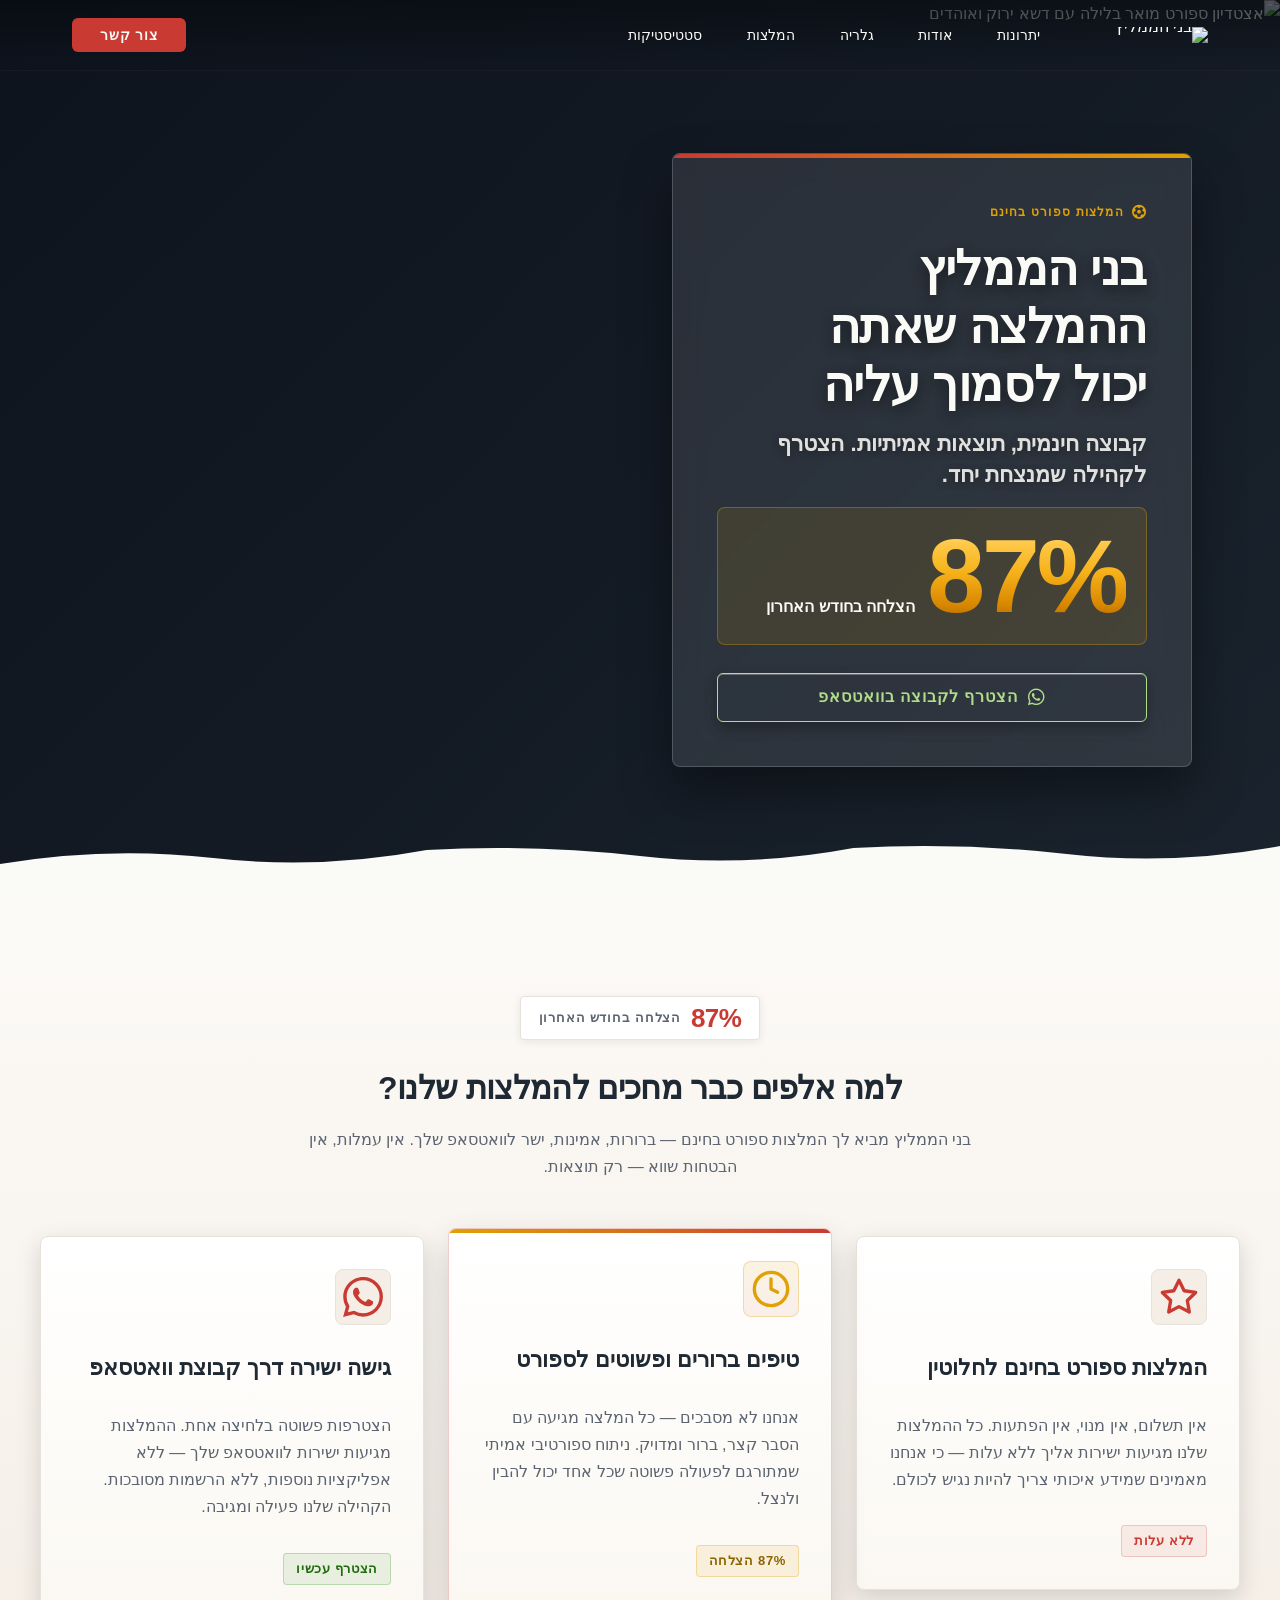
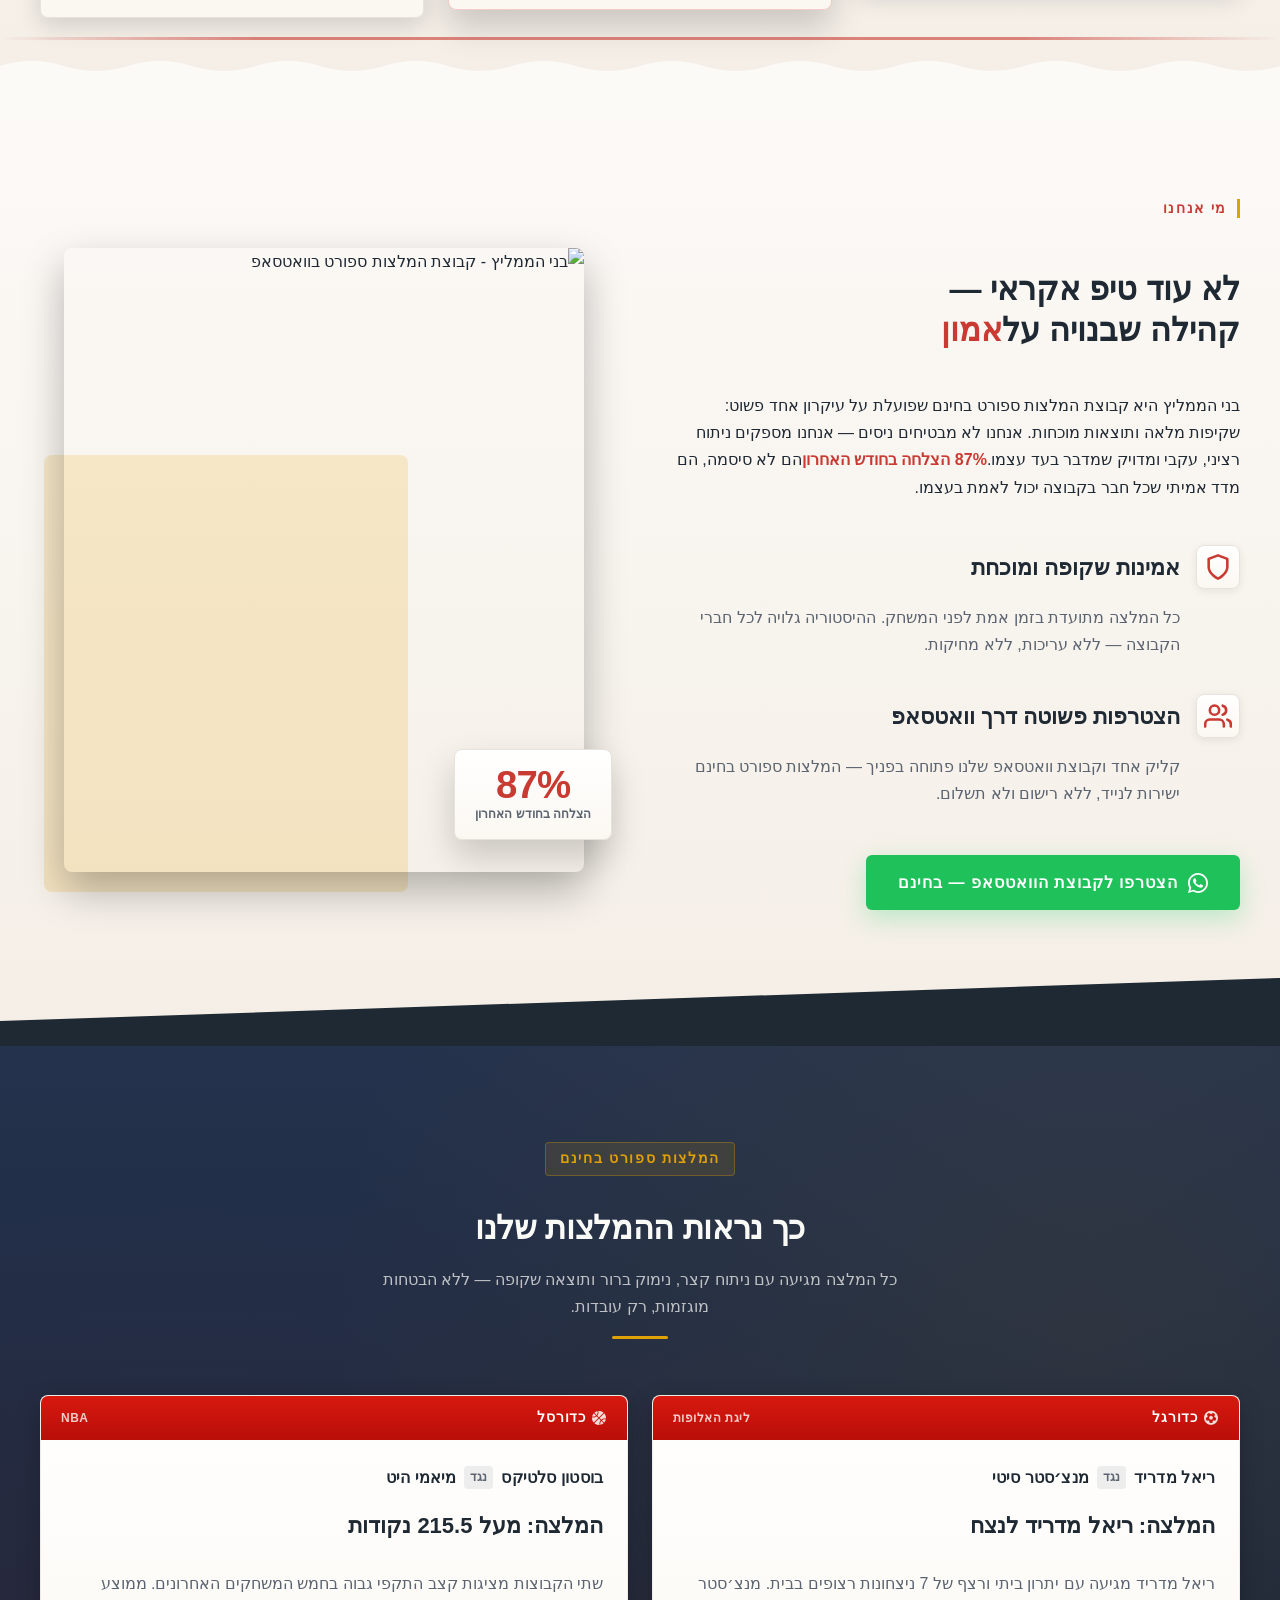
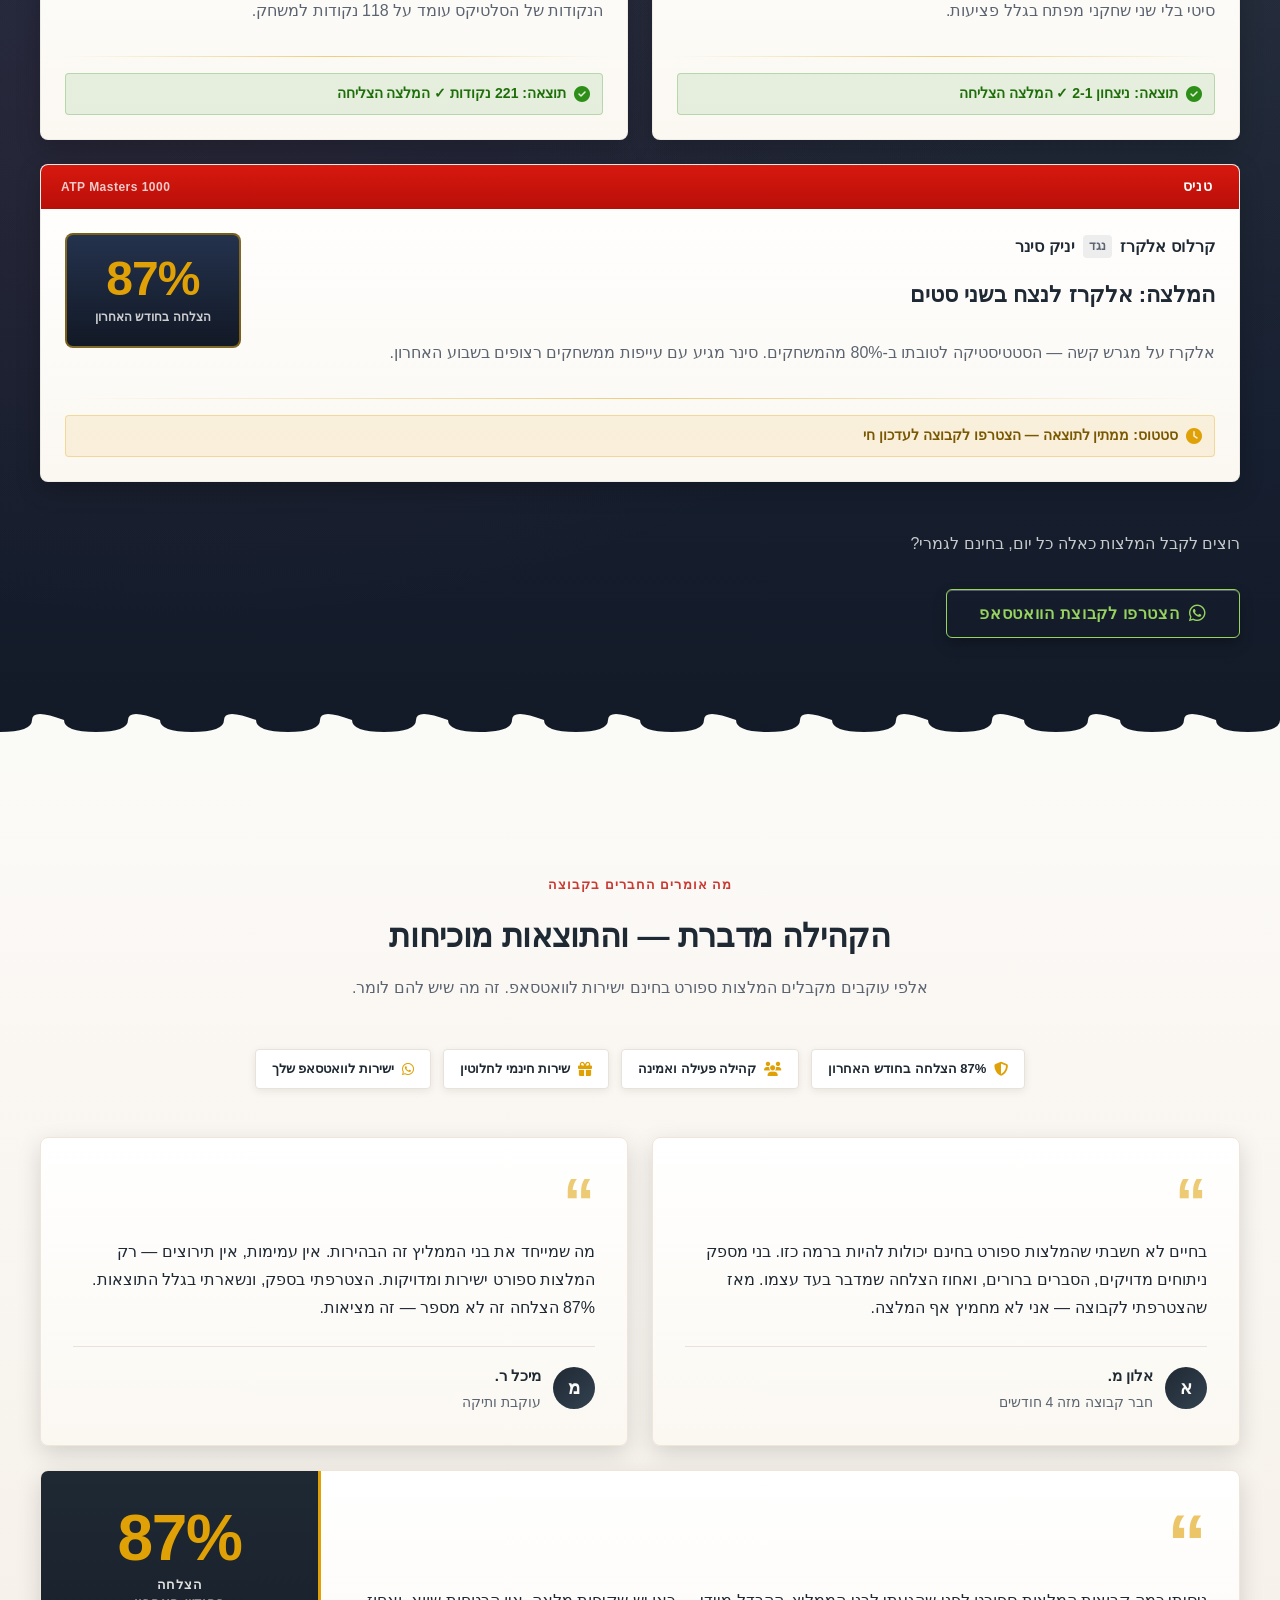
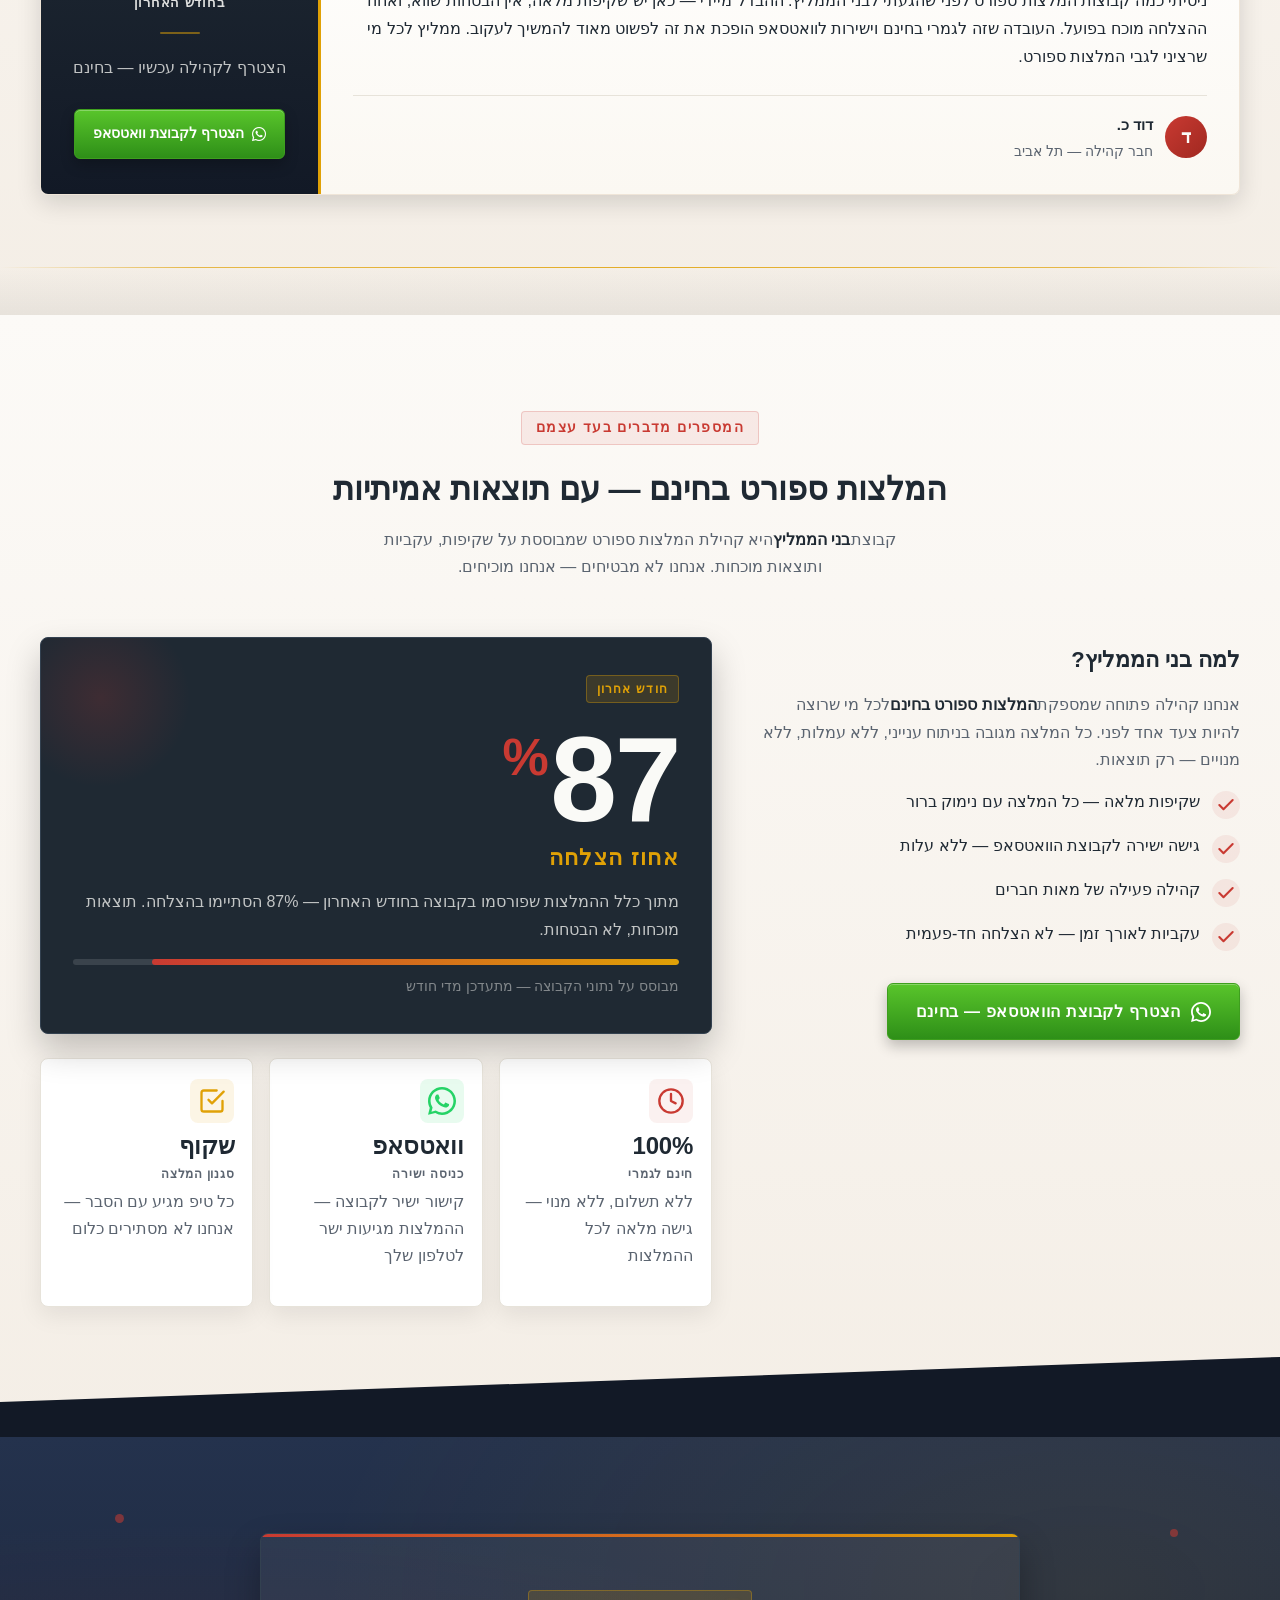
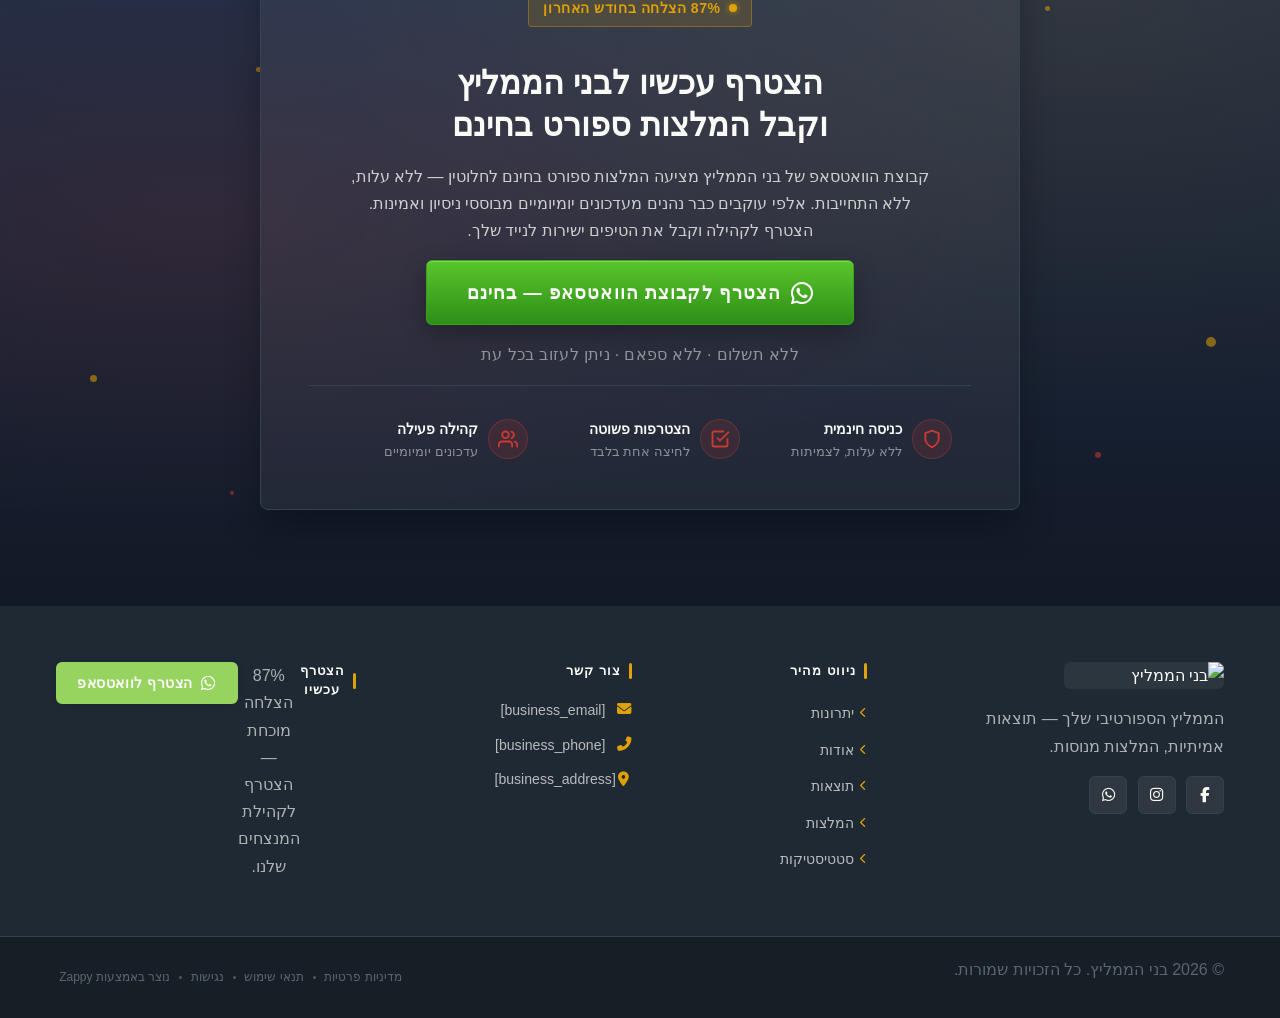
==== commit 60bc9b8b: "Background sync: Progressive GitHub Sync" ====
--- a/public/index.html
+++ b/public/index.html
@@ -1 +1 @@
-<!doctype html><html dir="rtl" lang="he"><head><meta charset="UTF-8"><meta content="width=device-width,initial-scale=1" name="viewport"><meta content="index, follow" name="robots"><title>המלצות ספורט בחינם — בני הממליץ</title><meta content="A free sports recommendations group called &#39;Beni HaMemalitz&#39; (Beni the Recommender), boasting an impressive 87% success rate in the last month. The brand is bui" name="description"><meta content="המלצות ספורט בחינם, קבוצת וואטסאפ המלצות ספורט, טיפים לספורט ישראל, המלצות ספורט" name="keywords"><link href="/assets/favicon.ico" rel="icon" type="image/x-icon"><link href="/assets/favicon-16x16.png" rel="icon" type="image/png" sizes="16x16"><link href="/assets/favicon-32x32.png" rel="icon" type="image/png" sizes="32x32"><link href="/assets/favicon-48x48.png" rel="icon" type="image/png" sizes="48x48"><link href="/assets/favicon-192x192.png" rel="icon" type="image/png" sizes="192x192"><link href="/assets/favicon-512x512.png" rel="icon" type="image/png" sizes="512x512"><link href="/assets/apple-touch-icon.png" rel="apple-touch-icon"><script>!function(){"use strict";var t="ee9b711c-0c87-40ab-a0d4-803b7d81952b",e="https://api.zappy5.com/api/analytics/track",a=18e5,n=2592e6,o=!0,i=!0,r=!0;var s=function(){var e="zappy_visitor_"+t,a=null;try{if(a=localStorage.getItem(e)){var o=JSON.parse(a),i=Date.now();if(i-o.created<n)return o.lastSeen=i,localStorage.setItem(e,JSON.stringify(o)),o.id}}catch(t){console.warn("Zappy Analytics: LocalStorage not available")}var r="zv_"+Date.now()+"_"+Math.random().toString(36).substr(2,9);try{localStorage.setItem(e,JSON.stringify({id:r,created:Date.now(),lastSeen:Date.now()}))}catch(t){}return r}(),c=function(){var e="zappy_session_"+t,n=null;try{if(n=sessionStorage.getItem(e)){var o=JSON.parse(n),i=Date.now();if(i-o.timestamp<a)return o.timestamp=i,sessionStorage.setItem(e,JSON.stringify(o)),o.id}}catch(t){console.warn("Zappy Analytics: SessionStorage not available")}var r="zs_"+Date.now()+"_"+Math.random().toString(36).substr(2,9);try{sessionStorage.setItem(e,JSON.stringify({id:r,timestamp:Date.now()}))}catch(t){}return r}();function l(a,n){n=n||{};var o={website_id:t,event_type:a,page_path:window.location.pathname,referrer:document.referrer||"direct",visitor_id:s,session_id:c,metadata:n};if(navigator.sendBeacon){var i=new Blob([JSON.stringify(o)],{type:"application/json"});navigator.sendBeacon(e,i)}else fetch(e,{method:"POST",headers:{"Content-Type":"application/json"},body:JSON.stringify(o),keepalive:!0}).catch(function(t){console.warn("Zappy Analytics: Failed to track event",t)})}o&&l("pageview",{title:document.title,url:window.location.href}),i&&document.addEventListener("click",function(t){var e=t.target;if("BUTTON"===e.tagName||e.closest("button")){var a="BUTTON"===e.tagName?e:e.closest("button");l("click",{element:"button",text:a.textContent.trim().substring(0,100),id:a.id||null,class:a.className||null})}else if("A"===e.tagName||e.closest("a")){var n="A"===e.tagName?e:e.closest("a");l("navigation",{element:"link",text:n.textContent.trim().substring(0,100),href:n.href,external:n.hostname!==window.location.hostname})}},!0),r&&document.addEventListener("submit",function(t){var e=t.target;l("form_submit",{form_id:e.id||null,form_name:e.name||null,form_action:e.action||null,form_method:e.method||"GET"})},!0);var d=Date.now();window.addEventListener("beforeunload",function(){l("page_unload",{time_on_page:Math.floor((Date.now()-d)/1e3),page_path:window.location.pathname})}),window.zappyAnalytics={track:l,getVisitorId:function(){return s},getSessionId:function(){return c}}}()</script><meta content="המלצות ספורט בחינם — בני הממליץ" property="og:title"><meta content="A free sports recommendations group called 'Beni HaMemalitz' (Beni the Recommender), boasting an impressive 87% success rate in the last month. The brand is bui" property="og:description"><meta content="website" property="og:type"><meta content="he_IL" property="og:locale"><meta content="summary_large_image" name="twitter:card"><meta content="המלצות ספורט בחינם — בני הממליץ" name="twitter:title"><meta content="A free sports recommendations group called 'Beni HaMemalitz' (Beni the Recommender), boasting an impressive 87% success rate in the last month. The brand is bui" name="twitter:description"><link href="https://cdnjs.cloudflare.com/ajax/libs/font-awesome/6.4.0/css/all.min.css" rel="stylesheet"><link href="/assets/favicon.ico" rel="icon" type="image/x-icon"><link href="/assets/favicon-16x16.png" rel="icon" type="image/png" sizes="16x16"><link href="/assets/favicon-32x32.png" rel="icon" type="image/png" sizes="32x32"><link href="/assets/favicon-48x48.png" rel="icon" type="image/png" sizes="48x48"><link href="/assets/favicon-192x192.png" rel="icon" type="image/png" sizes="192x192"><link href="/assets/favicon-512x512.png" rel="icon" type="image/png" sizes="512x512"><link href="/assets/apple-touch-icon.png" rel="apple-touch-icon"><link href="https://cdn.jsdelivr.net/npm/vanilla-cookieconsent@3/dist/cookieconsent.css" rel="stylesheet"><script src="https://cdn.jsdelivr.net/npm/vanilla-cookieconsent@3/dist/cookieconsent.umd.js"></script><script src="https://cdn.jsdelivr.net/gh/mickidum/acc_toolbar/acctoolbar/acctoolbar.min.js"></script><link href="/styles.css" rel="stylesheet"><style id="zappy-dropdown-submenu-styles">#navMenu li:has(.sub-menu),.nav-menu li:has(.sub-menu),.navbar li:has(.sub-menu),nav li:has(.sub-menu){position:relative}#navMenu .sub-menu,.nav-menu .sub-menu,.navbar .sub-menu,nav .sub-menu{display:block!important;position:absolute!important;top:100%;left:0;min-width:220px;background:#fff;border-radius:8px;box-shadow:0 8px 25px rgba(0,0,0,.15);padding:8px 0;opacity:0;visibility:hidden;transform:translateY(10px);transition:all .3s ease;z-index:1000;list-style:none;pointer-events:none}#navMenu li:hover>.sub-menu,.nav-menu li:hover>.sub-menu,.navbar li:hover>.sub-menu,nav li:hover>.sub-menu{opacity:1!important;visibility:visible!important;transform:translateY(0)!important;pointer-events:auto!important}.sub-menu li{list-style:none;margin:0;padding:0}.sub-menu a{display:block!important;padding:10px 16px!important;color:var(--text-dark,#333)!important;font-weight:500;text-decoration:none;white-space:nowrap;transition:background-color .2s}.sub-menu a:hover{background-color:#f5f5f5}[dir=rtl] .nav-menu .sub-menu,[dir=rtl] .navbar .sub-menu,[dir=rtl] nav .sub-menu,html[lang=ar] .nav-menu .sub-menu,html[lang=ar] .navbar .sub-menu,html[lang=ar] nav .sub-menu,html[lang=he] .nav-menu .sub-menu,html[lang=he] .navbar .sub-menu,html[lang=he] nav .sub-menu{left:auto!important;right:0!important}.sub-menu:empty,.sub-menu:not(:has(li)),.sub-menu:not(:has(li:not(.zappy-hidden-menu-item))){display:none!important;opacity:0!important;visibility:hidden!important;pointer-events:none!important}li:has(.menu-group-title):hover>.sub-menu{opacity:1!important;visibility:visible!important;transform:translateY(0)!important;pointer-events:auto!important}#navMenu>li>.menu-group-title,.nav-menu>li>.menu-group-title{display:inline-block;padding:.5rem 1rem;cursor:default;user-select:none}@media (max-width:768px){#navMenu .sub-menu,.nav-menu .sub-menu,.navbar .sub-menu,nav .sub-menu{position:static!important;transform:none!important;box-shadow:none!important;background:0 0!important;max-height:0;overflow:hidden;opacity:0;visibility:hidden;transition:max-height .3s ease,opacity .3s ease;padding:0!important;border-radius:0!important}.sub-menu.mobile-expanded{max-height:500px!important;opacity:1!important;visibility:visible!important;padding:8px 0 8px 16px!important}[dir=rtl] .sub-menu.mobile-expanded,html[lang=he] .sub-menu.mobile-expanded{padding:8px 16px 8px 0!important}#navMenu li:hover>.sub-menu,.nav-menu li:hover>.sub-menu,.navbar li:hover>.sub-menu,nav li:hover>.sub-menu{opacity:0;visibility:hidden;pointer-events:none}#navMenu li>.sub-menu.mobile-expanded,.nav-menu li>.sub-menu.mobile-expanded,.navbar li>.sub-menu.mobile-expanded,nav li>.sub-menu.mobile-expanded{opacity:1!important;visibility:visible!important;pointer-events:auto!important}#navMenu li:has(.sub-menu),.nav-menu li:has(.sub-menu),.navbar li:has(.sub-menu),nav li:has(.sub-menu){display:flex!important;flex-wrap:wrap!important;align-items:center!important;position:relative!important;min-height:44px!important}#navMenu li:has(.sub-menu)>a,.nav-menu li:has(.sub-menu)>a,.navbar li:has(.sub-menu)>a,nav li:has(.sub-menu)>a{flex:1!important;min-width:0!important}#navMenu li:has(.sub-menu)>.menu-group-title,.nav-menu li:has(.sub-menu)>.menu-group-title,.navbar li:has(.sub-menu)>.menu-group-title,nav li:has(.sub-menu)>.menu-group-title{flex:1!important;min-width:0!important;padding:0!important;line-height:inherit!important}#navMenu li:has(.sub-menu)>.sub-menu,.nav-menu li:has(.sub-menu)>.sub-menu,.navbar li:has(.sub-menu)>.sub-menu,nav li:has(.sub-menu)>.sub-menu{flex-basis:100%!important;width:100%!important}#navMenu li:has(.sub-menu)>a [class*=arrow],#navMenu li:has(.sub-menu)>a [class*=chevron],.nav-menu li:has(.sub-menu)>a .fa-angle-down,.nav-menu li:has(.sub-menu)>a .fa-chevron-down,.nav-menu li:has(.sub-menu)>a [class*=arrow],.nav-menu li:has(.sub-menu)>a [class*=chevron],nav li:has(.sub-menu)>a [class*=arrow],nav li:has(.sub-menu)>a [class*=chevron]{display:none!important;visibility:hidden!important}.mobile-submenu-toggle{display:flex!important;align-items:center!important;justify-content:center!important;width:44px!important;height:auto!important;background:0 0!important;border:none!important;cursor:pointer!important;color:var(--text-dark)!important;position:static!important;flex-shrink:0!important;align-self:stretch!important;z-index:2!important;padding:0!important;margin:0!important}.mobile-submenu-toggle::after{content:''!important;width:0!important;height:0!important;border-left:6px solid transparent!important;border-right:6px solid transparent!important;border-top:7px solid currentColor!important;transition:transform .3s ease!important}.mobile-submenu-toggle.expanded::after{transform:rotate(180deg)!important}.sub-menu a{padding:10px 0!important;display:block!important;color:var(--text-dark)!important}.navbar .sub-menu li a,.zappy-products-dropdown .sub-menu a,nav.navbar .sub-menu li a{color:var(--text-dark)!important}}@media (min-width:769px){.mobile-submenu-toggle{display:none!important}}</style><style id="mobile-lang-menu-deployed-css">@media (max-width:768px){.lang-switcher,.nav-container .lang-switcher,.nav-cta-container .lang-switcher,.nav-ecommerce-icons .lang-switcher,.nav-icons-left .lang-switcher,.navbar .lang-switcher,.navbar .nav-cta-container .lang-switcher{display:none!important}.mobile-lang-menu{width:100%;border-top:1px solid rgba(128,128,128,.2);padding:8px 0 0 0;margin-top:8px}.mobile-lang-toggle{display:flex!important;align-items:center;justify-content:space-between;width:100%;padding:12px 16px;background:0 0;border:none;cursor:pointer;font-size:15px;color:inherit;font-family:inherit}.mobile-lang-toggle::after{content:'';display:inline-block;width:8px;height:8px;border-right:2px solid currentColor;border-bottom:2px solid currentColor;transform:rotate(45deg);transition:transform .3s ease;margin-left:8px}.mobile-lang-toggle.expanded::after{transform:rotate(-135deg)}.mobile-lang-options{max-height:0;overflow:hidden;transition:max-height .3s ease}.mobile-lang-options.expanded{max-height:300px}.mobile-lang-option{display:flex!important;align-items:center;gap:10px;padding:10px 24px;text-decoration:none;color:inherit;font-size:14px;font-family:inherit}.mobile-lang-option:hover{background:rgba(128,128,128,.1)}.mobile-lang-option.active{font-weight:600;opacity:.7;pointer-events:none}.mobile-lang-option img{width:20px;height:20px;border-radius:50%}}@media (min-width:769px){.mobile-lang-menu{display:none!important}}</style><style id="zappy-widget-visibility">#mic-access-tool-box,#mic-access-tool-general-button,#mic-init-access-tool #mic-access-tool-box,#mic-init-access-tool #mic-access-tool-general-button,#mic-init-access-tool .mic-access-tool-general-button,._access-icon,._access-menu,.mic-access-tool-box,.mic-access-tool-general-button,div[id*=mic-access-tool-box]{display:none!important;visibility:hidden!important;opacity:0!important;pointer-events:none!important}</style></head><body><nav class="navbar" dir="rtl"><button aria-label="Menu" class="mobile-toggle" id="mobileToggle"><svg viewBox="0 0 24 24" fill="none" height="24" width="24" class="hamburger-icon"><path d="M3 12h18M3 6h18M3 18h18" stroke="currentColor" stroke-linecap="round" stroke-width="2"></path></svg><svg viewBox="0 0 24 24" fill="none" height="24" width="24" class="close-icon" style="display:none"><path d="M18 6L6 18M6 6l12 12" stroke="currentColor" stroke-linecap="round" stroke-width="2"></path></svg></button><button aria-label="Call" class="phone-header-btn" data-phone="[business_phone]"><svg viewBox="0 0 24 24" fill="currentColor" height="20" width="20"><path d="M22 16.92v3a2 2 0 0 1-2.18 2 19.79 19.79 0 0 1-8.63-3.07 19.5 19.5 0 0 1-6-6 19.79 19.79 0 0 1-3.07-8.67A2 2 0 0 1 4.11 2h3a2 2 0 0 1 2 1.72 12.84 12.84 0 0 0 .7 2.81 2 2 0 0 1-.45 2.11L8.09 9.91a16 16 0 0 0 6 6l1.27-1.27a2 2 0 0 1 2.11-.45 12.84 12.84 0 0 0 2.81.7A2 2 0 0 1 22 16.92z"></path></svg></button><div class="nav-container"><div class="nav-right-group"><div class="nav-brand"><a href="/" class="logo-link"><img alt="בני הממליץ" class="logo" src="/assets/business-logo.webp"></a></div><ul class="nav-menu" id="navMenu"><li><a href="#features">יתרונות</a></li><li><a href="#about">אודות</a></li><li><a href="#showcase">גלריה</a></li><li><a href="#testimonials">המלצות</a></li><li><a href="#stats">סטטיסטיקות</a></li></ul></div><div class="nav-cta-container"><a href="#cta" class="nav-cta-btn">צור קשר</a></div></div></nav><script>window.addEventListener("load",function(){const e=document.querySelector(".navbar, nav, header");if(!e)return void console.log("[Navbar] Navbar element not found");let t=document.getElementById("mobileToggle")||document.querySelector(".mobile-toggle")||document.querySelector(".hamburger")||document.querySelector(".hamburger-menu")||document.querySelector(".menu-toggle")||document.querySelector(".burger-menu")||document.querySelector('[aria-label="Menu"]')||document.querySelector('[aria-label="תפריט"]');const o=document.querySelector(".phone-header-btn"),n=window.getComputedStyle(e);let r=n.backgroundColor;if(console.log("[Navbar] Initial navbar background:",r),"transparent"===r||"rgba(0, 0, 0, 0)"===r||r.startsWith("rgba")&&r.includes(", 0)")){const e=n.backgroundImage;if(e&&"none"!==e)console.log("[Navbar] Navbar has background image/gradient, using dark text"),r="rgb(240, 240, 240)";else{const e=window.getComputedStyle(document.body).backgroundColor;console.log("[Navbar] Navbar transparent, using body background:",e),r=e}}const i=r.match(/\d+/g);if(i&&i.length>=3){const e=(.299*parseInt(i[0])+.587*parseInt(i[1])+.114*parseInt(i[2]))/255;console.log("[Navbar] Mobile button colors preserved from Claude CSS (luminance:",e.toFixed(2)+")");const n=document.createElement("style");n.id="zappy-mobile-nav-fix";document.documentElement.lang;document.documentElement.dir,n.textContent='\n        /* Hide mobile buttons on desktop, show only on mobile */\n        @media (min-width: 769px) {\n          .mobile-toggle,\n          .phone-header-btn {\n            display: none !important;\n          }\n        }\n        \n        /* Show and position mobile buttons correctly on mobile */\n        @media (max-width: 768px) {\n          .mobile-toggle,\n          .phone-header-btn {\n            position: absolute !important;\n            top: 50% !important;\n            transform: translateY(-50%) !important;\n            z-index: 1001 !important;\n            display: flex !important;\n            align-items: center !important;\n            justify-content: center !important;\n            width: 36px !important;\n            height: 36px !important;\n            border-radius: 50% !important;\n            border: none !important;\n            cursor: pointer !important;\n            padding: 6px !important;\n            background: none !important;\n            color: var(--nav-text, var(--text-dark)) !important;\n          }\n          \n          /* LTR positioning (default): hamburger LEFT, phone RIGHT */\n          html:not([dir="rtl"]):not([lang="he"]):not([lang="ar"]) .mobile-toggle,\n          html[dir="ltr"] .mobile-toggle {\n            left: 12px !important;\n            right: auto !important;\n          }\n          html:not([dir="rtl"]):not([lang="he"]):not([lang="ar"]) .phone-header-btn,\n          html[dir="ltr"] .phone-header-btn {\n            right: 12px !important;\n            left: auto !important;\n          }\n          \n          /* RTL positioning: hamburger RIGHT, phone LEFT */\n          html[dir="rtl"] .mobile-toggle,\n          html[lang="he"] .mobile-toggle,\n          html[lang="ar"] .mobile-toggle {\n            right: 12px !important;\n            left: auto !important;\n          }\n          html[dir="rtl"] .phone-header-btn,\n          html[lang="he"] .phone-header-btn,\n          html[lang="ar"] .phone-header-btn {\n            left: 12px !important;\n            right: auto !important;\n          }\n          \n          /* CRITICAL: Ensure nav-container has min-height on mobile */\n          /* All children are positioned absolutely/fixed on mobile, so height:auto collapses to 0 */\n          .nav-container {\n            min-height: 70px !important;\n            position: relative !important;\n          }\n          \n          /* Ensure SVG icons are properly sized and inherit color */\n          .mobile-toggle svg,\n          .phone-header-btn svg {\n            width: 24px !important;\n            height: 24px !important;\n            /* Don\'t force display - let JavaScript control hamburger/close toggle */\n          }\n          \n          /* Reset nav-cta-container on mobile - remove desktop box-shadow/padding */\n          /* that creates a visible ghost box when CTA button is hidden */\n          .nav-cta-container {\n            box-shadow: none !important;\n            padding: 0 !important;\n          }\n          \n          /* Hide nav-cta-container entirely on mobile when there\'s no lang-switcher */\n          /* (only the CTA button is inside, and it\'s hidden on mobile) */\n          .nav-cta-container:not(:has(.lang-switcher)) {\n            display: none !important;\n          }\n          \n          /* CRITICAL: Prevent hero image fade gradient from bleeding over headline text */\n          /* The .image-fade-gradient has bottom: -30px (extends below parent) */\n          /* On mobile stacked layout, this overlaps the h1 text below the image */\n          .hero-image-column {\n            overflow: hidden !important;\n          }\n          .image-fade-gradient {\n            bottom: 0 !important;\n          }\n          \n          /* Hide desktop language switcher on mobile - hamburger menu handles it */\n          /* High specificity to override stored CSS */\n          .lang-switcher,\n          .nav-cta-container .lang-switcher,\n          .nav-container .lang-switcher,\n          .navbar .lang-switcher,\n          .navbar .nav-cta-container .lang-switcher {\n            display: none !important;\n          }\n        }\n      ';const r=document.getElementById("zappy-mobile-nav-fix");r&&r.remove(),document.head.appendChild(n),console.log("[Navbar] Critical CSS injected for mobile nav positioning");const l=window.innerWidth<=768;if(t){const e=t.querySelector(".hamburger-icon"),o=t.querySelector(".close-icon");e&&(e.style.setProperty("width","24px","important"),e.style.setProperty("height","24px","important"),e.style.setProperty("display","block","important")),o&&(o.style.setProperty("width","24px","important"),o.style.setProperty("height","24px","important"),o.style.setProperty("display","none","important")),l?(t.style.setProperty("position","absolute","important"),t.style.setProperty("top","50%","important"),t.style.setProperty("transform","translateY(-50%)","important"),t.style.setProperty("z-index","1001","important"),t.style.removeProperty("left"),t.style.removeProperty("right"),console.log("[Navbar] Mobile toggle positioning applied (mobile viewport)")):(t.style.removeProperty("position"),t.style.removeProperty("top"),t.style.removeProperty("transform"),t.style.removeProperty("z-index"),t.style.removeProperty("left"),t.style.removeProperty("right"),console.log("[Navbar] Desktop viewport - cleared mobile toggle inline positioning"))}if(o){const e=o.querySelector("svg");e&&(e.style.width="24px",e.style.height="24px",e.setAttribute("width","24"),e.setAttribute("height","24")),l?(o.style.setProperty("position","absolute","important"),o.style.setProperty("top","50%","important"),o.style.setProperty("transform","translateY(-50%)","important"),o.style.setProperty("z-index","1001","important"),o.style.removeProperty("left"),o.style.removeProperty("right"),console.log("[Navbar] Phone button positioning applied (mobile viewport)")):(o.style.removeProperty("position"),o.style.removeProperty("top"),o.style.removeProperty("transform"),o.style.removeProperty("z-index"),o.style.removeProperty("left"),o.style.removeProperty("right"),console.log("[Navbar] Desktop viewport - cleared phone button inline positioning"))}}else console.log("[Navbar] Could not parse background color:",r);t=document.getElementById("mobileToggle")||document.querySelector(".mobile-toggle")||document.querySelector(".hamburger")||document.querySelector(".hamburger-menu")||document.querySelector(".menu-toggle")||document.querySelector(".burger-menu")||document.querySelector('[aria-label="Menu"]')||document.querySelector('[aria-label="תפריט"]');const l=document.getElementById("navMenu")||document.querySelector(".nav-menu")||document.querySelector(".nav-links")||document.querySelector("nav ul:not(.submenu)");if(!t||!l)return void console.log("[Navbar] Mobile toggle or menu not found:",{toggle:!!t,menu:!!l});l.id||(l.id="navMenu"),console.log("[Navbar] Initializing mobile menu...");const a=t.cloneNode(!0);t.parentNode.replaceChild(a,t),a.addEventListener("click",function(e){e.preventDefault(),e.stopPropagation();const t=this.querySelector(".hamburger-icon"),o=this.querySelector(".close-icon");l.classList.contains("active")?(l.classList.remove("active"),t&&t.style.setProperty("display","block","important"),o&&o.style.setProperty("display","none","important"),document.body.style.overflow="",console.log("[Navbar] Menu closed")):(l.classList.add("active"),t&&t.style.setProperty("display","none","important"),o&&o.style.setProperty("display","block","important"),document.body.style.overflow="hidden",console.log("[Navbar] Menu opened"))}),l.querySelectorAll("a").forEach(function(e){e.addEventListener("click",function(){if("#"===this.getAttribute("href"))return;const e=a.querySelector(".hamburger-icon"),t=a.querySelector(".close-icon");l.classList.remove("active"),e&&e.style.setProperty("display","block","important"),t&&t.style.setProperty("display","none","important"),document.body.style.overflow="",console.log("[Navbar] Menu closed (link clicked)")})});var s=l.querySelectorAll(".dropdown-toggle");s.forEach(function(e){e.addEventListener("click",function(e){e.preventDefault(),e.stopPropagation();var t=this.closest(".nav-dropdown");t&&(t.parentNode.querySelectorAll(".nav-dropdown.open").forEach(function(e){e!==t&&e.classList.remove("open")}),t.classList.toggle("open"),console.log("[Navbar] Dropdown toggled:",t.classList.contains("open")?"open":"closed"))})}),document.addEventListener("click",function(e){e.target.closest(".nav-dropdown")||document.querySelectorAll(".nav-dropdown.open").forEach(function(e){e.classList.remove("open")})}),console.log("[Navbar] Dropdown handlers initialized for "+s.length+" dropdowns"),o&&o.addEventListener("click",function(){const e=document.querySelectorAll('a[href^="tel:"]'),t=e.length>0?e[0].getAttribute("href").replace("tel:",""):"[business_phone]";window.location.href="tel:"+t,console.log("[Navbar] Phone button clicked")}),console.log("[Navbar] Mobile menu initialized successfully");const p=function(){const e=document.querySelector(".whatsapp-float");e&&(window.innerWidth>=769?(e.style.setProperty("display","none","important"),e.style.setProperty("visibility","hidden","important"),e.style.setProperty("opacity","0","important"),e.style.setProperty("pointer-events","none","important"),console.log("[WhatsApp] Button hidden on desktop")):(e.style.removeProperty("display"),e.style.removeProperty("visibility"),e.style.removeProperty("opacity"),e.style.removeProperty("pointer-events"),console.log("[WhatsApp] Button visible on mobile")))};let c;p(),window.addEventListener("resize",function(){clearTimeout(c),c=setTimeout(p,100)})})</script><main><section class="index-hero-section" data-layout-spec="בית-hero" dir="rtl" id="hero" data-hero-type="fullscreen-scrim"><div class="index-hero-bg"><img alt="אצטדיון ספורט מואר בלילה עם דשא ירוק ואוהדים" class="zappy-editable-image" src="/assets/site-index-hero-image-1.webp" data-context="Dramatic wide-angle stadium at night with bright floodlights illuminating a lush green football pitch, crowd in the background, atmosphere of excitement and anticipation, photorealistic, cinematic sports photography, high contrast lighting, Israeli sports context" data-element-id="img-1774727957556-zq7kiatjz" data-element-type="image" data-placeholder="index-hero-image-1" height="700" width="1200" data-hero-background="true" data-hero-bg="true"></div><div class="index-hero-scrim" aria-hidden="true"></div><div class="index-hero-container"><div class="index-hero-card"><div class="index-hero-ribbon" aria-hidden="true"></div><div class="index-hero-brand-label"><span class="index-hero-brand-icon"><i class="fa-solid fa-futbol" data-element-id="icon-1774727957555-v536m8z8i" data-element-type="icon" data-icon-type="fontawesome"></i></span><span>המלצות ספורט בחינם</span></div><h1 class="index-hero-h1">בני הממליץ&nbsp;<br>ההמלצה שאתה<br>יכול לסמוך עליה</h1><h3 class="index-hero-subtitle">קבוצה חינמית, תוצאות אמיתיות. הצטרף לקהילה שמנצחת יחד.</h3><div class="index-hero-stat-block"><div class="index-hero-stat-number">87%</div><div class="index-hero-stat-label">הצלחה בחודש האחרון</div></div><div class="index-hero-ctas" style="text-align:center !important;display:flex !important;justify-content:center !important;align-items:flex-start !important;width:100% !important"><a href="https://chat.whatsapp.com/FGF4bDCophv4e64rrxOBy3?mode=gi_t" class="btn btn-outline btn-secondary index-hero-btn-primary" target="_blank" rel="noopener noreferrer" data-element-id="btn-1774727957549-5px198ofg" data-element-type="button" data-native-element="true" style="border-color:rgb(177, 221, 139) !important;color:rgb(177, 221, 139) !important;outline:currentcolor;background-color:transparent !important;background-image:none !important" data-text-color="#cde8b5"><i class="fa-whatsapp fa-brands"></i>הצטרף לקבוצה בוואטסאפ</a></div></div></div><div class="index-hero-divider-wrapper"><svg viewBox="0 0 1200 72" aria-hidden="true" xmlns="http://www.w3.org/2000/svg" preserveAspectRatio="none"><path d="M0,72 L0,36 Q100,18 200,30 T400,22 Q500,16 600,28 T800,20 Q900,14 1000,26 T1200,18 L1200,72 Z" fill="#FAFAF7"></path></svg></div></section><section class="index-features-section" data-layout-spec="בית-features" dir="rtl" id="features"><div class="index-features-container"><div class="index-features-intro"><div class="index-features-proof-chip"><span class="proof-chip-number">87%</span><span class="proof-chip-label">הצלחה בחודש האחרון</span></div><h2 class="index-features-heading">למה אלפים כבר מחכים להמלצות שלנו?</h2><p class="index-features-subheading">בני הממליץ מביא לך המלצות ספורט בחינם — ברורות, אמינות, ישר לוואטסאפ שלך. אין עמלות, אין הבטחות שווא — רק תוצאות.</p></div><div class="index-features-grid"><article class="index-feature-card"><div class="index-feature-card-icon"><svg viewBox="0 0 24 24" aria-hidden="true" data-element-type="icon" data-icon-type="svg" fill="none" height="40" width="40" stroke="currentColor" stroke-linecap="round" stroke-linejoin="round" stroke-width="2" xmlns="http://www.w3.org/2000/svg"><path d="M12 2L15.09 8.26L22 9.27L17 14.14L18.18 21.02L12 17.77L5.82 21.02L7 14.14L2 9.27L8.91 8.26L12 2Z"></path></svg></div><div class="index-feature-card-content"><h3 class="index-feature-card-title">המלצות ספורט בחינם לחלוטין</h3><p class="index-feature-card-text">אין תשלום, אין מנוי, אין הפתעות. כל ההמלצות שלנו מגיעות ישירות אליך ללא עלות — כי אנחנו מאמינים שמידע איכותי צריך להיות נגיש לכולם.</p><div class="index-feature-card-tag">ללא עלות</div></div></article><article class="index-feature-card index-feature-card--featured"><div class="index-feature-card-accent-bar"></div><div class="index-feature-card-icon index-feature-card-icon--accent"><svg viewBox="0 0 24 24" aria-hidden="true" data-element-type="icon" data-icon-type="svg" fill="none" height="40" width="40" stroke="currentColor" stroke-linecap="round" stroke-linejoin="round" stroke-width="2" xmlns="http://www.w3.org/2000/svg"><circle cx="12" cy="12" r="10"></circle><polyline points="12 6 12 12 16 14"></polyline></svg></div><div class="index-feature-card-content"><h3 class="index-feature-card-title">טיפים ברורים ופשוטים לספורט</h3><p class="index-feature-card-text">אנחנו לא מסבכים — כל המלצה מגיעה עם הסבר קצר, ברור ומדויק. ניתוח ספורטיבי אמיתי שמתורגם לפעולה פשוטה שכל אחד יכול להבין ולנצל.</p><div class="index-feature-card-tag index-feature-card-tag--gold">87% הצלחה</div></div></article><article class="index-feature-card"><div class="index-feature-card-icon"><svg viewBox="0 0 24 24" aria-hidden="true" data-element-type="icon" data-icon-type="svg" fill="currentColor" height="40" width="40" xmlns="http://www.w3.org/2000/svg"><path d="M17.472 14.382c-.297-.149-1.758-.867-2.03-.967-.273-.099-.471-.148-.67.15-.197.297-.767.966-.94 1.164-.173.199-.347.223-.644.075-.297-.15-1.255-.463-2.39-1.475-.883-.788-1.48-1.761-1.653-2.059-.173-.297-.018-.458.13-.606.134-.133.298-.347.446-.52.149-.174.198-.298.298-.497.099-.198.05-.371-.025-.52-.075-.149-.669-1.612-.916-2.207-.242-.579-.487-.5-.669-.51-.173-.008-.371-.01-.57-.01-.198 0-.52.074-.792.372-.272.297-1.04 1.016-1.04 2.479 0 1.462 1.065 2.875 1.213 3.074.149.198 2.096 3.2 5.077 4.487.709.306 1.262.489 1.694.625.712.227 1.36.195 1.871.118.571-.085 1.758-.719 2.006-1.413.248-.694.248-1.289.173-1.413-.074-.124-.272-.198-.57-.347m-5.421 7.403h-.004a9.87 9.87 0 01-5.031-1.378l-.361-.214-3.741.982.998-3.648-.235-.374a9.86 9.86 0 01-1.51-5.26c.001-5.45 4.436-9.884 9.888-9.884 2.64 0 5.122 1.03 6.988 2.898a9.825 9.825 0 012.893 6.994c-.003 5.45-4.437 9.884-9.885 9.884m8.413-18.297A11.815 11.815 0 0012.05 0C5.495 0 .16 5.335.157 11.892c0 2.096.547 4.142 1.588 5.945L.057 24l6.305-1.654a11.882 11.882 0 005.683 1.448h.005c6.554 0 11.89-5.335 11.893-11.893a11.821 11.821 0 00-3.48-8.413Z"></path></svg></div><div class="index-feature-card-content"><h3 class="index-feature-card-title">גישה ישירה דרך קבוצת וואטסאפ</h3><p class="index-feature-card-text">הצטרפות פשוטה בלחיצה אחת. ההמלצות מגיעות ישירות לוואטסאפ שלך — ללא אפליקציות נוספות, ללא הרשמות מסובכות. הקהילה שלנו פעילה ומגיבה.</p><div class="index-feature-card-tag index-feature-card-tag--green">הצטרף עכשיו</div></div></article></div></div><div class="index-features-divider-wrapper"><div class="index-features-ribbon-line"></div><svg viewBox="0 0 1200 60" aria-hidden="true" xmlns="http://www.w3.org/2000/svg" preserveAspectRatio="none"><path d="M0,60 L0,28 Q30,18 60,28 Q90,38 120,28 Q150,18 180,28 Q210,38 240,28 Q270,18 300,28 Q330,38 360,28 Q390,18 420,28 Q450,38 480,28 Q510,18 540,28 Q570,38 600,28 Q630,18 660,28 Q690,38 720,28 Q750,18 780,28 Q810,38 840,28 Q870,18 900,28 Q930,38 960,28 Q990,18 1020,28 Q1050,38 1080,28 Q1110,18 1140,28 Q1170,38 1200,28 L1200,60 Z" fill="#FCFAF7"></path></svg></div></section><section class="index-about-section" data-layout-spec="בית-about" dir="rtl" id="about"><div class="index-about-container"><div class="index-about-grid"><div class="index-about-content" style="text-align:center !important;display:flex !important;justify-content:center !important;align-items:flex-start !important;width:100% !important"><p class="zappy-editable"><span class="index-about-eyebrow">מי אנחנו</span></p><h2 class="index-about-heading">לא עוד טיפ אקראי —<br>קהילה שבנויה על<em>אמון</em></h2><p class="index-about-body">בני הממליץ היא קבוצת המלצות ספורט בחינם שפועלת על עיקרון אחד פשוט: שקיפות מלאה ותוצאות מוכחות. אנחנו לא מבטיחים ניסים — אנחנו מספקים ניתוח רציני, עקבי ומדויק שמדבר בעד עצמו.<strong>87% הצלחה בחודש האחרון</strong>הם לא סיסמה, הם מדד אמיתי שכל חבר בקבוצה יכול לאמת בעצמו.</p><div class="index-about-proof-points"><div class="index-about-proof-item" data-grid-item-index="0"><div class="index-about-proof-icon"><svg viewBox="0 0 24 24" aria-hidden="true" data-element-type="icon" data-icon-type="svg" fill="none" height="28" width="28" stroke="currentColor" stroke-linecap="round" stroke-linejoin="round" stroke-width="2.2" xmlns="http://www.w3.org/2000/svg"><path d="M12 22s8-4 8-10V5l-8-3-8 3v7c0 6 8 10 8 10z"></path></svg></div><div class="index-about-proof-text"><h3>אמינות שקופה ומוכחת</h3><p>כל המלצה מתועדת בזמן אמת לפני המשחק. ההיסטוריה גלויה לכל חברי הקבוצה — ללא עריכות, ללא מחיקות.</p></div></div><div class="index-about-proof-item" data-grid-item-index="1"><div class="index-about-proof-icon"><svg viewBox="0 0 24 24" aria-hidden="true" data-element-type="icon" data-icon-type="svg" fill="none" height="28" width="28" stroke="currentColor" stroke-linecap="round" stroke-linejoin="round" stroke-width="2.2" xmlns="http://www.w3.org/2000/svg"><path d="M17 21v-2a4 4 0 0 0-4-4H5a4 4 0 0 0-4 4v2"></path><circle cx="9" cy="7" r="4"></circle><path d="M23 21v-2a4 4 0 0 0-3-3.87"></path><path d="M16 3.13a4 4 0 0 1 0 7.75"></path></svg></div><div class="index-about-proof-text"><h3>הצטרפות פשוטה דרך וואטסאפ</h3><p>קליק אחד וקבוצת וואטסאפ שלנו פתוחה בפניך — המלצות ספורט בחינם ישירות לנייד, ללא רישום ולא תשלום.</p></div></div></div><p class="zappy-editable"><a href="https://chat.whatsapp.com/FGF4bDCophv4e64rrxOBy3?mode=gi_t" class="index-about-cta" target="_blank" rel="noopener noreferrer" data-element-id="btn-1774779327422-olu6cj770" data-element-type="button" data-native-element="true" style="outline:currentcolor;border-color:rgb(31, 193, 91) !important;color:rgb(255, 255, 255) !important;background-color:rgb(31, 193, 91) !important;background-image:none !important"><svg viewBox="0 0 24 24" aria-hidden="true" data-element-type="icon" data-icon-type="svg" fill="currentColor" height="20" width="20" xmlns="http://www.w3.org/2000/svg" data-element-id="icon-1774779219197-bww5jtwxz"><path d="M17.472 14.382c-.297-.149-1.758-.867-2.03-.967-.273-.099-.471-.148-.67.15-.197.297-.767.966-.94 1.164-.173.199-.347.223-.644.075-.297-.15-1.255-.463-2.39-1.475-.883-.788-1.48-1.761-1.653-2.059-.173-.297-.018-.458.13-.606.134-.133.298-.347.446-.52.149-.174.198-.298.298-.497.099-.198.05-.371-.025-.52-.075-.149-.669-1.612-.916-2.207-.242-.579-.487-.5-.669-.51-.173-.008-.371-.01-.57-.01-.198 0-.52.074-.792.372-.272.297-1.04 1.016-1.04 2.479 0 1.462 1.065 2.875 1.213 3.074.149.198 2.096 3.2 5.077 4.487.709.306 1.262.489 1.694.625.712.227 1.36.195 1.871.118.571-.085 1.758-.719 2.006-1.413.248-.694.248-1.289.173-1.413-.074-.124-.272-.198-.57-.347z"></path><path d="M12 0C5.373 0 0 5.373 0 12c0 2.126.554 4.122 1.524 5.856L.057 23.882l6.197-1.624A11.954 11.954 0 0 0 12 24c6.627 0 12-5.373 12-12S18.627 0 12 0zm0 21.818a9.818 9.818 0 0 1-5.006-1.373l-.359-.213-3.68.965.982-3.594-.234-.369A9.818 9.818 0 0 1 2.182 12C2.182 6.578 6.578 2.182 12 2.182S21.818 6.578 21.818 12 17.422 21.818 12 21.818z"></path></svg>הצטרפו לקבוצת הוואטסאפ — בחינם</a></p></div><div class="index-about-imagery"><div class="index-about-image-frame"><div class="index-about-gold-backplate" aria-hidden="true"></div><figure class="index-about-figure"><img alt="בני הממליץ - קבוצת המלצות ספורט בוואטסאפ" class="zappy-editable-image index-about-img" src="/assets/site-index-about-image-1.webp" data-context="A close-up editorial lifestyle photo of a person holding a smartphone showing a WhatsApp sports tips group chat, with a notepad showing match statistics and handwritten notes beside it, a coffee cup, and a football in soft focus in the background. Clean, bright, natural light with a match-day atmosphere. Sports editorial style, honest and human feeling." data-element-id="img-1774779219197-14p4hz475" data-element-type="image" data-placeholder="index-about-image-1" height="720" width="600" data-original-position="static" data-resize-handler-attached="true" style="position:relative"></figure><div class="index-about-stat-badge"><span class="index-about-stat-number">87%</span><span class="index-about-stat-label">הצלחה בחודש האחרון</span></div></div></div></div></div><div class="index-about-divider-wrapper"><svg viewBox="0 0 1200 80" aria-hidden="true" xmlns="http://www.w3.org/2000/svg" preserveAspectRatio="none"><path d="M0,80 L0,55 L1200,12 L1200,80 Z" fill="#1F2933"></path></svg></div></section><section class="index-showcase-section" data-layout-spec="בית-showcase" dir="rtl" id="showcase"><div class="index-showcase-container"><div class="index-showcase-header"><p class="zappy-editable"><span class="index-showcase-eyebrow">המלצות ספורט בחינם</span></p><h2 class="index-showcase-title">כך נראות ההמלצות שלנו</h2><p class="index-showcase-subtitle">כל המלצה מגיעה עם ניתוח קצר, נימוק ברור ותוצאה שקופה — ללא הבטחות מוגזמות, רק עובדות.</p><div class="index-showcase-gold-rule"></div></div><div class="index-showcase-grid"><article class="index-showcase-card" data-grid-item-index="0"><div class="index-showcase-card-strip"><span class="index-showcase-sport-tag"><i class="fa-solid fa-futbol" aria-hidden="true" data-element-id="icon-1774779219196-6jqhiwkia" data-element-type="icon" data-icon-type="fontawesome" style="pointer-events:auto;cursor:pointer"></i>כדורגל</span><span class="index-showcase-league">ליגת האלופות</span></div><div class="index-showcase-card-body"><div class="index-showcase-match-row"><span class="index-showcase-team">ריאל מדריד</span><span class="index-showcase-vs">נגד</span><span class="index-showcase-team">מנצ׳סטר סיטי</span></div><h3 class="index-showcase-rec-title">המלצה: ריאל מדריד לנצח</h3><p class="index-showcase-reasoning">ריאל מדריד מגיעה עם יתרון ביתי ורצף של 7 ניצחונות רצופים בבית. מנצ׳סטר סיטי בלי שני שחקני מפתח בגלל פציעות.</p><div class="index-showcase-gold-separator"></div><div class="index-showcase-result-strip index-showcase-result-win"><i class="fa-solid fa-circle-check" aria-hidden="true" data-element-id="icon-1774779219197-s1awywh7f" data-element-type="icon" data-icon-type="fontawesome" style="pointer-events:auto;cursor:pointer"></i><span>תוצאה: ניצחון 2-1 ✓ המלצה הצליחה</span></div></div></article><article class="index-showcase-card" data-grid-item-index="1"><div class="index-showcase-card-strip"><span class="index-showcase-sport-tag"><i class="fa-solid fa-basketball" aria-hidden="true" data-element-id="icon-1774779219197-lggiml08m" data-element-type="icon" data-icon-type="fontawesome" style="pointer-events:auto;cursor:pointer"></i>כדורסל</span><span class="index-showcase-league">NBA</span></div><div class="index-showcase-card-body"><div class="index-showcase-match-row"><span class="index-showcase-team">בוסטון סלטיקס</span><span class="index-showcase-vs">נגד</span><span class="index-showcase-team">מיאמי היט</span></div><h3 class="index-showcase-rec-title">המלצה: מעל 215.5 נקודות</h3><p class="index-showcase-reasoning">שתי הקבוצות מציגות קצב התקפי גבוה בחמש המשחקים האחרונים. ממוצע הנקודות של הסלטיקס עומד על 118 נקודות למשחק.</p><div class="index-showcase-gold-separator"></div><div class="index-showcase-result-strip index-showcase-result-win"><i class="fa-solid fa-circle-check" aria-hidden="true" data-element-id="icon-1774779219197-asn6j4a4k" data-element-type="icon" data-icon-type="fontawesome" style="pointer-events:auto;cursor:pointer"></i><span>תוצאה: 221 נקודות ✓ המלצה הצליחה</span></div></div></article><article class="index-showcase-card index-showcase-card-wide" data-grid-item-index="2"><div class="index-showcase-card-strip"><span class="index-showcase-sport-tag"><i class="fa-solid fa-tennis-ball" aria-hidden="true"></i>טניס</span><span class="index-showcase-league">ATP Masters 1000</span></div><div class="index-showcase-card-body"><div class="index-showcase-wide-inner"><div class="index-showcase-wide-content"><div class="index-showcase-match-row"><span class="index-showcase-team">קרלוס אלקרז</span><span class="index-showcase-vs">נגד</span><span class="index-showcase-team">יניק סינר</span></div><h3 class="index-showcase-rec-title">המלצה: אלקרז לנצח בשני סטים</h3><p class="index-showcase-reasoning">אלקרז על מגרש קשה — הסטטיסטיקה לטובתו ב-80% מהמשחקים. סינר מגיע עם עייפות ממשחקים רצופים בשבוע האחרון.</p></div><div class="index-showcase-wide-stat"><div class="index-showcase-stat-block"><span class="index-showcase-stat-num">87%</span><span class="index-showcase-stat-label">הצלחה בחודש האחרון</span></div></div></div><div class="index-showcase-gold-separator"></div><div class="index-showcase-result-strip index-showcase-result-pending"><i class="fa-solid fa-clock" aria-hidden="true" data-element-id="icon-1774779219197-8lqnxfnxz" data-element-type="icon" data-icon-type="fontawesome" style="pointer-events:auto;cursor:pointer"></i><span>סטטוס: ממתין לתוצאה — הצטרפו לקבוצה לעדכון חי</span></div></div></article></div><div class="index-showcase-cta" style="text-align:center !important;display:flex !important;justify-content:center !important;align-items:flex-start !important;width:100% !important"><p class="index-showcase-cta-text">רוצים לקבל המלצות כאלה כל יום, בחינם לגמרי?</p><p class="zappy-editable"><a href="https://chat.whatsapp.com/FGF4bDCophv4e64rrxOBy3?mode=gi_t" class="btn btn-outline btn-secondary index-showcase-btn-whatsapp" target="_blank" rel="noopener noreferrer" data-element-id="btn-1774779219191-i5ktx782s" data-element-type="button" data-native-element="true" style="border-color:rgb(150, 211, 95) !important;color:rgb(150, 211, 95) !important;outline:currentcolor;background-color:transparent !important;background-image:none !important"><i class="fa-whatsapp fa-brands" aria-hidden="true"></i>הצטרפו לקבוצת הוואטסאפ</a></p></div></div><div class="index-showcase-divider-wrapper"><svg viewBox="0 0 1200 60" aria-hidden="true" xmlns="http://www.w3.org/2000/svg" preserveAspectRatio="none"><path d="M0,60 L0,18 Q30,18 30,6 Q30,-6 60,6 Q60,18 90,18 Q120,18 120,6 Q120,-6 150,6 Q150,18 180,18 Q210,18 210,6 Q210,-6 240,6 Q240,18 270,18 Q300,18 300,6 Q300,-6 330,6 Q330,18 360,18 Q390,18 390,6 Q390,-6 420,6 Q420,18 450,18 Q480,18 480,6 Q480,-6 510,6 Q510,18 540,18 Q570,18 570,6 Q570,-6 600,6 Q600,18 630,18 Q660,18 660,6 Q660,-6 690,6 Q690,18 720,18 Q750,18 750,6 Q750,-6 780,6 Q780,18 810,18 Q840,18 840,6 Q840,-6 870,6 Q870,18 900,18 Q930,18 930,6 Q930,-6 960,6 Q960,18 990,18 Q1020,18 1020,6 Q1020,-6 1050,6 Q1050,18 1080,18 Q1110,18 1110,6 Q1110,-6 1140,6 Q1140,18 1170,18 Q1200,18 1200,6 L1200,60 Z" fill="#FAFAF7"></path></svg></div></section><section class="index-testimonials-section" data-layout-spec="בית-testimonials" dir="rtl" id="testimonials"><div class="index-testimonials-container"><div class="index-testimonials-intro"><span class="index-testimonials-eyebrow">מה אומרים החברים בקבוצה</span><h2 class="index-testimonials-heading">הקהילה מדברת — והתוצאות מוכיחות</h2><p class="index-testimonials-subtext">אלפי עוקבים מקבלים המלצות ספורט בחינם ישירות לוואטסאפ. זה מה שיש להם לומר.</p></div><div class="index-testimonials-badges"><div class="index-testimonials-badge"><i class="fa-solid fa-shield-halved"></i><span>87% הצלחה בחודש האחרון</span></div><div class="index-testimonials-badge"><i class="fa-solid fa-users"></i><span>קהילה פעילה ואמינה</span></div><div class="index-testimonials-badge"><i class="fa-solid fa-gift"></i><span>שירות חינמי לחלוטין</span></div><div class="index-testimonials-badge"><i class="fa-whatsapp fa-brands"></i><span>ישירות לוואטסאפ שלך</span></div></div><div class="index-testimonials-top-row"><article class="index-testimonials-card"><div class="index-testimonials-quote-mark">“</div><blockquote class="index-testimonials-quote-text">בחיים לא חשבתי שהמלצות ספורט בחינם יכולות להיות ברמה כזו. בני מספק ניתוחים מדויקים, הסברים ברורים, ואחוז הצלחה שמדבר בעד עצמו. מאז שהצטרפתי לקבוצה — אני לא מחמיץ אף המלצה.</blockquote><footer class="index-testimonials-attribution"><div class="index-testimonials-avatar"><span>א</span></div><div class="index-testimonials-author-info"><strong>אלון מ.</strong><small>חבר קבוצה מזה 4 חודשים</small></div></footer></article><article class="index-testimonials-card"><div class="index-testimonials-quote-mark">“</div><blockquote class="index-testimonials-quote-text">מה שמייחד את בני הממליץ זה הבהירות. אין עמימות, אין תירוצים — רק המלצות ספורט ישירות ומדויקות. הצטרפתי בספק, ונשארתי בגלל התוצאות. 87% הצלחה זה לא מספר — זה מציאות.</blockquote><footer class="index-testimonials-attribution"><div class="index-testimonials-avatar"><span>מ</span></div><div class="index-testimonials-author-info"><strong>מיכל ר.</strong><small>עוקבת ותיקה</small></div></footer></article></div><div class="index-testimonials-bottom-row"><article class="index-testimonials-card index-testimonials-card--wide"><div class="index-testimonials-wide-inner"><div class="index-testimonials-wide-quote-col"><div class="index-testimonials-quote-mark index-testimonials-quote-mark--large">“</div><blockquote class="index-testimonials-quote-text">ניסיתי כמה קבוצות המלצות ספורט לפני שהגעתי לבני הממליץ. ההבדל מיידי — כאן יש שקיפות מלאה, אין הבטחות שווא, ואחוז ההצלחה מוכח בפועל. העובדה שזה לגמרי בחינם וישירות לוואטסאפ הופכת את זה לפשוט מאוד להמשיך לעקוב. ממליץ לכל מי שרציני לגבי המלצות ספורט.</blockquote><footer class="index-testimonials-attribution"><div class="index-testimonials-avatar index-testimonials-avatar--accent"><span>ד</span></div><div class="index-testimonials-author-info"><strong>דוד כ.</strong><small>חבר קהילה — תל אביב</small></div></footer></div><div class="index-testimonials-wide-stat-col"><div class="index-testimonials-stat-block"><span class="index-testimonials-stat-number">87%</span><span class="index-testimonials-stat-label">הצלחה<br>בחודש האחרון</span></div><div class="index-testimonials-stat-divider"></div><div class="index-testimonials-stat-cta"><p class="index-testimonials-stat-cta-text">הצטרף לקהילה עכשיו — בחינם</p><a href="https://wa.me/[whatsapp_handle]" class="index-testimonials-whatsapp-btn" target="_blank"><i class="fa-whatsapp fa-brands"></i>הצטרף לקבוצת וואטסאפ</a></div></div></div></article></div></div><div class="index-testimonials-divider-wrapper"><div class="index-testimonials-gold-rule"></div><div class="index-testimonials-fade"></div></div></section><section class="index-stats-section" data-layout-spec="בית-stats" dir="rtl" id="stats"><div class="index-stats-container"><div class="index-stats-header"><span class="index-stats-eyebrow">המספרים מדברים בעד עצמם</span><h2 class="index-stats-title">המלצות ספורט בחינם — עם תוצאות אמיתיות</h2><p class="index-stats-subtitle">קבוצת<strong>בני הממליץ</strong>היא קהילת המלצות ספורט שמבוססת על שקיפות, עקביות ותוצאות מוכחות. אנחנו לא מבטיחים — אנחנו מוכיחים.</p></div><div class="index-stats-body"><div class="index-stats-copy"><h3 class="index-stats-copy-title">למה בני הממליץ?</h3><p class="index-stats-copy-text">אנחנו קהילה פתוחה שמספקת<strong>המלצות ספורט בחינם</strong>לכל מי שרוצה להיות צעד אחד לפני. כל המלצה מגובה בניתוח ענייני, ללא עמלות, ללא מנויים — רק תוצאות.</p><ul class="index-stats-features"><li><span class="index-stats-feature-icon"><svg viewBox="0 0 24 24" aria-hidden="true" data-element-type="icon" data-icon-type="svg" fill="none" height="20" width="20" stroke="currentColor" stroke-linecap="round" stroke-linejoin="round" stroke-width="2.5"><polyline points="20 6 9 17 4 12"></polyline></svg></span><span>שקיפות מלאה — כל המלצה עם נימוק ברור</span></li><li><span class="index-stats-feature-icon"><svg viewBox="0 0 24 24" aria-hidden="true" data-element-type="icon" data-icon-type="svg" fill="none" height="20" width="20" stroke="currentColor" stroke-linecap="round" stroke-linejoin="round" stroke-width="2.5"><polyline points="20 6 9 17 4 12"></polyline></svg></span><span>גישה ישירה לקבוצת הוואטסאפ — ללא עלות</span></li><li><span class="index-stats-feature-icon"><svg viewBox="0 0 24 24" aria-hidden="true" data-element-type="icon" data-icon-type="svg" fill="none" height="20" width="20" stroke="currentColor" stroke-linecap="round" stroke-linejoin="round" stroke-width="2.5"><polyline points="20 6 9 17 4 12"></polyline></svg></span><span>קהילה פעילה של מאות חברים</span></li><li><span class="index-stats-feature-icon"><svg viewBox="0 0 24 24" aria-hidden="true" data-element-type="icon" data-icon-type="svg" fill="none" height="20" width="20" stroke="currentColor" stroke-linecap="round" stroke-linejoin="round" stroke-width="2.5"><polyline points="20 6 9 17 4 12"></polyline></svg></span><span>עקביות לאורך זמן — לא הצלחה חד-פעמית</span></li></ul><a href="https://wa.me/[whatsapp_handle]" class="index-stats-cta-btn" target="_blank" rel="noopener noreferrer"><svg viewBox="0 0 24 24" aria-hidden="true" data-element-type="icon" data-icon-type="svg" fill="currentColor" height="20" width="20"><path d="M17.472 14.382c-.297-.149-1.758-.867-2.03-.967-.273-.099-.471-.148-.67.15-.197.297-.767.966-.94 1.164-.173.199-.347.223-.644.075-.297-.15-1.255-.463-2.39-1.475-.883-.788-1.48-1.761-1.653-2.059-.173-.297-.018-.458.13-.606.134-.133.298-.347.446-.52.149-.174.198-.298.298-.497.099-.198.05-.371-.025-.52-.075-.149-.669-1.612-.916-2.207-.242-.579-.487-.5-.669-.51-.173-.008-.371-.01-.57-.01-.198 0-.52.074-.792.372-.272.297-1.04 1.016-1.04 2.479 0 1.462 1.065 2.875 1.213 3.074.149.198 2.096 3.2 5.077 4.487.709.306 1.262.489 1.694.625.712.227 1.36.195 1.871.118.571-.085 1.758-.719 2.006-1.413.248-.694.248-1.289.173-1.413-.074-.124-.272-.198-.57-.347z"></path><path d="M12 0C5.373 0 0 5.373 0 12c0 2.123.553 4.116 1.522 5.847L.057 23.882l6.198-1.625A11.934 11.934 0 0012 24c6.627 0 12-5.373 12-12S18.627 0 12 0zm0 21.818a9.793 9.793 0 01-5.001-1.373l-.36-.214-3.68.965.982-3.585-.234-.368A9.793 9.793 0 012.182 12C2.182 6.574 6.574 2.182 12 2.182S21.818 6.574 21.818 12 17.426 21.818 12 21.818z"></path></svg>הצטרף לקבוצת הוואטסאפ — בחינם</a></div><div class="index-stats-cluster"><div class="index-stats-primary-card"><div class="index-stats-primary-badge">חודש אחרון</div><div class="index-stats-primary-number">87<span class="index-stats-primary-percent">%</span></div><div class="index-stats-primary-label">אחוז הצלחה</div><p class="index-stats-primary-desc">מתוך כלל ההמלצות שפורסמו בקבוצה בחודש האחרון — 87% הסתיימו בהצלחה. תוצאות מוכחות, לא הבטחות.</p><div class="index-stats-primary-bar"><div class="index-stats-primary-bar-fill" style="width:87%"></div></div><small class="index-stats-primary-note">מבוסס על נתוני הקבוצה — מתעדכן מדי חודש</small></div><div class="index-stats-secondary-grid"><div class="index-stats-secondary-card"><div class="index-stats-secondary-icon"><svg viewBox="0 0 24 24" aria-hidden="true" data-element-type="icon" data-icon-type="svg" fill="none" height="28" width="28" stroke="currentColor" stroke-linecap="round" stroke-linejoin="round" stroke-width="2"><path d="M12 2C6.48 2 2 6.48 2 12s4.48 10 10 10 10-4.48 10-10S17.52 2 12 2z"></path><path d="M12 6v6l4 2"></path></svg></div><div class="index-stats-secondary-content"><div class="index-stats-secondary-number">100%</div><div class="index-stats-secondary-label">חינם לגמרי</div><p class="index-stats-secondary-desc">ללא תשלום, ללא מנוי — גישה מלאה לכל ההמלצות</p></div></div><div class="index-stats-secondary-card"><div class="index-stats-secondary-icon"><svg viewBox="0 0 24 24" aria-hidden="true" data-element-type="icon" data-icon-type="svg" fill="currentColor" height="28" width="28"><path d="M17.472 14.382c-.297-.149-1.758-.867-2.03-.967-.273-.099-.471-.148-.67.15-.197.297-.767.966-.94 1.164-.173.199-.347.223-.644.075-.297-.15-1.255-.463-2.39-1.475-.883-.788-1.48-1.761-1.653-2.059-.173-.297-.018-.458.13-.606.134-.133.298-.347.446-.52.149-.174.198-.298.298-.497.099-.198.05-.371-.025-.52-.075-.149-.669-1.612-.916-2.207-.242-.579-.487-.5-.669-.51-.173-.008-.371-.01-.57-.01-.198 0-.52.074-.792.372-.272.297-1.04 1.016-1.04 2.479 0 1.462 1.065 2.875 1.213 3.074.149.198 2.096 3.2 5.077 4.487.709.306 1.262.489 1.694.625.712.227 1.36.195 1.871.118.571-.085 1.758-.719 2.006-1.413.248-.694.248-1.289.173-1.413-.074-.124-.272-.198-.57-.347z"></path><path d="M12 0C5.373 0 0 5.373 0 12c0 2.123.553 4.116 1.522 5.847L.057 23.882l6.198-1.625A11.934 11.934 0 0012 24c6.627 0 12-5.373 12-12S18.627 0 12 0zm0 21.818a9.793 9.793 0 01-5.001-1.373l-.36-.214-3.68.965.982-3.585-.234-.368A9.793 9.793 0 012.182 12C2.182 6.574 6.574 2.182 12 2.182S21.818 6.574 21.818 12 17.426 21.818 12 21.818z"></path></svg></div><div class="index-stats-secondary-content"><div class="index-stats-secondary-number">וואטסאפ</div><div class="index-stats-secondary-label">כניסה ישירה</div><p class="index-stats-secondary-desc">קישור ישיר לקבוצה — ההמלצות מגיעות ישר לטלפון שלך</p></div></div><div class="index-stats-secondary-card"><div class="index-stats-secondary-icon"><svg viewBox="0 0 24 24" aria-hidden="true" data-element-type="icon" data-icon-type="svg" fill="none" height="28" width="28" stroke="currentColor" stroke-linecap="round" stroke-linejoin="round" stroke-width="2"><path d="M9 11l3 3L22 4"></path><path d="M21 12v7a2 2 0 01-2 2H5a2 2 0 01-2-2V5a2 2 0 012-2h11"></path></svg></div><div class="index-stats-secondary-content"><div class="index-stats-secondary-number">שקוף</div><div class="index-stats-secondary-label">סגנון המלצה</div><p class="index-stats-secondary-desc">כל טיפ מגיע עם הסבר — אנחנו לא מסתירים כלום</p></div></div></div></div></div></div><div class="index-stats-divider-wrapper"><svg viewBox="0 0 1440 90" aria-hidden="true" xmlns="http://www.w3.org/2000/svg" preserveAspectRatio="none"><path d="M0,90 L0,55 L1440,10 L1440,90 Z" fill="#121926"></path></svg></div></section><section class="index-cta-section" data-layout-spec="בית-cta" dir="rtl" id="cta"><div class="index-cta-confetti" aria-hidden="true"><span class="dot dot-1"></span><span class="dot dot-2"></span><span class="dot dot-3"></span><span class="dot dot-4"></span><span class="dot dot-5"></span><span class="dot dot-6"></span><span class="dot dot-7"></span><span class="dot dot-8"></span></div><div class="index-cta-container"><div class="index-cta-panel"><div class="index-cta-badge"><span class="badge-dot"></span><span>87% הצלחה בחודש האחרון</span></div><h2 class="index-cta-heading">הצטרף עכשיו לבני הממליץ<br>וקבל המלצות ספורט בחינם</h2><p class="index-cta-text">קבוצת הוואטסאפ של בני הממליץ מציעה המלצות ספורט בחינם לחלוטין — ללא עלות, ללא התחייבות. אלפי עוקבים כבר נהנים מעדכונים יומיומיים מבוססי ניסיון ואמינות. הצטרף לקהילה וקבל את הטיפים ישירות לנייד שלך.</p><a href="https://wa.me/[whatsapp_handle]" class="index-cta-btn" target="_blank" rel="noopener noreferrer"><svg viewBox="0 0 24 24" aria-hidden="true" data-element-type="icon" data-icon-type="svg" fill="currentColor" height="22" width="22" xmlns="http://www.w3.org/2000/svg"><path d="M17.472 14.382c-.297-.149-1.758-.867-2.03-.967-.273-.099-.471-.148-.67.15-.197.297-.767.966-.94 1.164-.173.199-.347.223-.644.075-.297-.15-1.255-.463-2.39-1.475-.883-.788-1.48-1.761-1.653-2.059-.173-.297-.018-.458.13-.606.134-.133.298-.347.446-.52.149-.174.198-.298.298-.497.099-.198.05-.371-.025-.52-.075-.149-.669-1.612-.916-2.207-.242-.579-.487-.5-.669-.51-.173-.008-.371-.01-.57-.01-.198 0-.52.074-.792.372-.272.297-1.04 1.016-1.04 2.479 0 1.462 1.065 2.875 1.213 3.074.149.198 2.096 3.2 5.077 4.487.709.306 1.262.489 1.694.625.712.227 1.36.195 1.871.118.571-.085 1.758-.719 2.006-1.413.248-.694.248-1.289.173-1.413-.074-.124-.272-.198-.57-.347z"></path><path d="M12 0C5.373 0 0 5.373 0 12c0 2.123.555 4.116 1.528 5.845L.057 23.428a.5.5 0 0 0 .606.61l5.703-1.498A11.954 11.954 0 0 0 12 24c6.627 0 12-5.373 12-12S18.627 0 12 0zm0 21.818a9.818 9.818 0 0 1-5.006-1.372l-.36-.213-3.724.977.994-3.634-.234-.374A9.818 9.818 0 1 1 12 21.818z"></path></svg>הצטרף לקבוצת הוואטסאפ — בחינם</a><p class="index-cta-subline">ללא תשלום · ללא ספאם · ניתן לעזוב בכל עת</p><div class="index-cta-reassurance"><div class="reassurance-item"><div class="reassurance-icon"><svg viewBox="0 0 24 24" aria-hidden="true" data-element-type="icon" data-icon-type="svg" fill="none" height="20" width="20" stroke="currentColor" stroke-linecap="round" stroke-linejoin="round" stroke-width="2.2" xmlns="http://www.w3.org/2000/svg"><path d="M12 22s8-4 8-10V5l-8-3-8 3v7c0 6 8 10 8 10z"></path></svg></div><div class="reassurance-text"><strong>כניסה חינמית</strong><span>ללא עלות, לצמיתות</span></div></div><div class="reassurance-item"><div class="reassurance-icon"><svg viewBox="0 0 24 24" aria-hidden="true" data-element-type="icon" data-icon-type="svg" fill="none" height="20" width="20" stroke="currentColor" stroke-linecap="round" stroke-linejoin="round" stroke-width="2.2" xmlns="http://www.w3.org/2000/svg"><polyline points="9 11 12 14 22 4"></polyline><path d="M21 12v7a2 2 0 0 1-2 2H5a2 2 0 0 1-2-2V5a2 2 0 0 1 2-2h11"></path></svg></div><div class="reassurance-text"><strong>הצטרפות פשוטה</strong><span>לחיצה אחת בלבד</span></div></div><div class="reassurance-item"><div class="reassurance-icon"><svg viewBox="0 0 24 24" aria-hidden="true" data-element-type="icon" data-icon-type="svg" fill="none" height="20" width="20" stroke="currentColor" stroke-linecap="round" stroke-linejoin="round" stroke-width="2.2" xmlns="http://www.w3.org/2000/svg"><path d="M17 21v-2a4 4 0 0 0-4-4H5a4 4 0 0 0-4 4v2"></path><circle cx="9" cy="7" r="4"></circle><path d="M23 21v-2a4 4 0 0 0-3-3.87"></path><path d="M16 3.13a4 4 0 0 1 0 7.75"></path></svg></div><div class="reassurance-text"><strong>קהילה פעילה</strong><span>עדכונים יומיומיים</span></div></div></div></div></div></section></main><footer class="site-footer"><div class="footer-top"><div class="footer-container"><div class="footer-grid"><div class="footer-col footer-brand"><img alt="בני הממליץ" class="logo" src="/assets/business-logo.webp"><p class="footer-tagline">הממליץ הספורטיבי שלך — תוצאות אמיתיות, המלצות מנוסות.</p><div class="footer-social"><a href="[facebook_handle]" aria-label="Facebook"><i class="fab fa-facebook-f"></i></a><a href="[instagram_handle]" aria-label="Instagram"><i class="fab fa-instagram"></i></a><a href="[whatsapp_handle]" aria-label="WhatsApp"><i class="fa-whatsapp fab"></i></a></div></div><div class="footer-col"><h4 class="footer-heading"><span class="heading-accent"></span>ניווט מהיר</h4><ul class="footer-links"><li><a href="#features"><i class="fas fa-chevron-left"></i>יתרונות</a></li><li><a href="#about"><i class="fas fa-chevron-left"></i>אודות</a></li><li><a href="#showcase"><i class="fas fa-chevron-left"></i>תוצאות</a></li><li><a href="#testimonials"><i class="fas fa-chevron-left"></i>המלצות</a></li><li><a href="#stats"><i class="fas fa-chevron-left"></i>סטטיסטיקות</a></li></ul></div><div class="footer-col"><h4 class="footer-heading"><span class="heading-accent"></span>צור קשר</h4><ul class="footer-contact"><li><i class="fas fa-envelope"></i><a href="mailto:[business_email]">[business_email]</a></li><li><i class="fas fa-phone-alt"></i><a href="tel:[business_phone]">[business_phone]</a></li><li><a href="/"><i class="fas fa-map-marker-alt"></i><span>[business_address]</span></a></li></ul></div><div class="footer-col footer-cta-col"><h4 class="footer-heading"><span class="heading-accent"></span>הצטרף עכשיו</h4><p class="footer-cta-text">87% הצלחה מוכחת — הצטרף לקהילת המנצחים שלנו.</p><a href="[whatsapp_handle]" class="footer-whatsapp-btn"><i class="fa-whatsapp fab"></i>הצטרף לוואטסאפ</a></div></div></div></div><div class="footer-bottom"><div class="footer-container"><div class="footer-bottom-inner"><p class="footer-copyright">© 2026 בני הממליץ. כל הזכויות שמורות.</p><div class="footer-legal"><a href="/privacy">מדיניות פרטיות</a><span class="legal-sep"></span><a href="/terms">תנאי שימוש</a><span class="legal-sep"></span><a href="/accessibility">נגישות</a><span class="legal-sep"></span><a href="https://zappy5.com" class="zappy-attribution" target="_blank">נוצר באמצעות Zappy</a></div></div></div></div></footer><a href="https://wa.me/[whatsapp_handle]" class="whatsapp-float" aria-label="WhatsApp"><i class="fa-whatsapp fab"></i></a><div data-integration="accessibility:toolbar"></div><script src="/script.js"></script><script id="zappy-mobile-submenu-script">!function(){function e(){if(window.innerWidth>768)return document.querySelectorAll(".mobile-submenu-toggle").forEach(function(e){e.remove()}),void document.querySelectorAll(".sub-menu.mobile-expanded").forEach(function(e){e.classList.remove("mobile-expanded")});document.querySelectorAll(".nav-menu li:has(.sub-menu), nav li:has(.sub-menu), .navbar li:has(.sub-menu), #navMenu li:has(.sub-menu)").forEach(function(e){if(!e.querySelector(".mobile-submenu-toggle")){var t=e.querySelector(".sub-menu"),n=e.querySelector(":scope > a");if(t&&n){var o=document.createElement("button");o.className="mobile-submenu-toggle",o.setAttribute("aria-label","Toggle submenu"),o.setAttribute("type","button"),n.insertAdjacentElement("afterend",o),o.addEventListener("click",function(e){e.preventDefault(),e.stopPropagation(),document.querySelectorAll(".sub-menu.mobile-expanded").forEach(function(e){if(e!==t){e.classList.remove("mobile-expanded");var n=e.parentElement.querySelector(".mobile-submenu-toggle");n&&n.classList.remove("expanded")}}),t.classList.toggle("mobile-expanded"),o.classList.toggle("expanded")})}}})}var t;"loading"===document.readyState?document.addEventListener("DOMContentLoaded",e):e(),window.addEventListener("resize",function(){clearTimeout(t),t=setTimeout(e,250)});var n=new MutationObserver(function(t){t.forEach(function(t){if("attributes"===t.type){var n=t.target;n.classList&&(n.classList.contains("active")||n.classList.contains("open"))&&setTimeout(e,100)}})});setTimeout(function(){document.querySelectorAll(".mobile-menu, .nav-menu, #navMenu, nav").forEach(function(e){n.observe(e,{attributes:!0,attributeFilter:["class","style"]})})},500)}()</script><script id="zappy-navbar-scroll-effect">!function(){var e=document.querySelector("nav.navbar,.navbar:not(.zappy-catalog-menu)"),t=document.querySelector(".zappy-catalog-menu,#zappy-catalog-menu");if(e){var r="rgba(250,250,247,0.85)",o=getComputedStyle(document.documentElement),a=o.getPropertyValue("--text-dark").trim()||"#1a1a1a",s=(o.getPropertyValue("--text-light").trim(),a);e.style.transition="background 0.3s ease,backdrop-filter 0.3s ease,-webkit-backdrop-filter 0.3s ease,box-shadow 0.3s ease",t&&(t.style.transition="background 0.3s ease,backdrop-filter 0.3s ease,-webkit-backdrop-filter 0.3s ease");var n="a,.navbar-brand,.navbar-brand a,.dropdown-toggle,.mobile-toggle,.phone-header-btn,.mobile-hamburger-btn,.mobile-close-btn,.mobile-submenu-toggle,.nav-link",l=["cart-link","login-link","nav-search-toggle","search-toggle"];window.addEventListener("scroll",f,{passive:!0}),window.addEventListener("resize",f,{passive:!0}),f();var i=document.querySelector('section[class*="hero"],[data-hero-type],main>section:first-child'),d=!1;if(i){var p=getComputedStyle(i),c=p.backgroundImage;if(c&&"none"!==c)if(-1!==c.indexOf("url(")){var b=p.backgroundColor.match(/\d+/g);d=!(b&&b.length>=3)||h(parseInt(b[0]),parseInt(b[1]),parseInt(b[2]))<.4}else if(-1!==c.indexOf("gradient")){var y=c.match(/rgba?\(\s*(\d+)\s*,\s*(\d+)\s*,\s*(\d+)/g);if(y&&y.length>0){for(var g=0,m=0;m<y.length;m++){var u=y[m].match(/\d+/g);g+=h(parseInt(u[0]),parseInt(u[1]),parseInt(u[2]))}d=g/y.length<.4}else d=!0}else d=!0;else{var k=p.backgroundColor.match(/\d+/g);k&&k.length>=3&&(d=h(parseInt(k[0]),parseInt(k[1]),parseInt(k[2]))<.4)}}d||(window.removeEventListener("scroll",f),window.removeEventListener("resize",f),e.classList.add("scrolled"),window.innerWidth>768&&(e.style.setProperty("--frosted-text",s),e.style.setProperty("background-image","none","important"),e.style.setProperty("background-color",r,"important"),e.style.backdropFilter="blur(12px)",e.style.webkitBackdropFilter="blur(12px)",e.style.boxShadow="0 2px 16px rgba(0,0,0,0.12)",w(e,s)),t&&(t.classList.add("scrolled"),window.innerWidth>768&&(t.style.setProperty("background",r,"important"),t.style.setProperty("backdrop-filter","blur(12px)","important"),t.style.setProperty("-webkit-backdrop-filter","blur(12px)","important"),w(t,s))),window._zappyNavNoDarkHero=!0)}function w(e,t){for(var r=e.querySelectorAll(n),o=0;o<r.length;o++){var a=!1;(r[o].closest(".sub-menu")||r[o].closest(".dropdown-menu"))&&(a=!0);for(var s=0;s<l.length;s++)if(r[o].classList.contains(l[s])){a=!0;break}a||r[o].style.setProperty("color",t,"important")}}function v(e){for(var t=e.querySelectorAll(n),r=0;r<t.length;r++)t[r].closest(".sub-menu")||t[r].closest(".dropdown-menu")||t[r].style.removeProperty("color")}function f(){if(!window._zappyNavNoDarkHero){if(window.innerWidth<=768)return e.classList.remove("scrolled"),v(e),void(t&&(t.classList.remove("scrolled"),v(t)));(window.scrollY||window.pageYOffset)>60?(e.classList.add("scrolled"),e.style.setProperty("background-color",r,"important"),e.style.setProperty("background-image","none","important"),e.style.setProperty("--frosted-text",s),e.style.backdropFilter="blur(12px)",e.style.webkitBackdropFilter="blur(12px)",e.style.boxShadow="0 2px 16px rgba(0,0,0,0.12)",w(e,s),t&&(t.classList.add("scrolled"),t.style.setProperty("background",r,"important"),t.style.setProperty("backdrop-filter","blur(12px)","important"),t.style.setProperty("-webkit-backdrop-filter","blur(12px)","important"),w(t,s))):(e.classList.remove("scrolled"),e.style.setProperty("background-color","transparent","important"),e.style.removeProperty("background-image"),e.style.removeProperty("--frosted-text"),e.style.backdropFilter="none",e.style.webkitBackdropFilter="none",e.style.boxShadow="none",v(e),t&&(t.classList.remove("scrolled"),t.style.setProperty("background","transparent","important"),t.style.setProperty("backdrop-filter","none","important"),t.style.setProperty("-webkit-backdrop-filter","none","important"),v(t)))}}function h(e,t,r){return t/=255,r/=255,.2126*(e=(e/=255)<=.03928?e/12.92:Math.pow((e+.055)/1.055,2.4))+.7152*(t=t<=.03928?t/12.92:Math.pow((t+.055)/1.055,2.4))+.0722*(r=r<=.03928?r/12.92:Math.pow((r+.055)/1.055,2.4))}}()</script><script id="zappy-mobile-lang-menu-script">!function(){function e(){if(window.innerWidth>768){var e=document.querySelector(".mobile-lang-menu");e&&e.remove()}else if(!document.querySelector(".mobile-lang-menu")){var n=document.querySelector(".lang-switcher");if(n){var a=n.querySelector(".lang-switcher-dropdown");if(a){var i=a.querySelectorAll(".lang-option");if(0!==i.length){var t=document.getElementById("navMenu")||document.querySelector(".nav-menu")||document.querySelector("nav ul");if(t){var l=document.documentElement.lang||"en",s=document.createElement("div");s.className="mobile-lang-menu";var c={he:{name:"עברית",flag:"https://api.iconify.design/circle-flags/il.svg"},en:{name:"English",flag:"https://api.iconify.design/circle-flags/us.svg"},ar:{name:"العربية",flag:"https://api.iconify.design/circle-flags/sa.svg"},fr:{name:"Français",flag:"https://api.iconify.design/circle-flags/fr.svg"},es:{name:"Español",flag:"https://api.iconify.design/circle-flags/es.svg"},de:{name:"Deutsch",flag:"https://api.iconify.design/circle-flags/de.svg"},ru:{name:"Русский",flag:"https://api.iconify.design/circle-flags/ru.svg"},zh:{name:"中文",flag:"https://api.iconify.design/circle-flags/cn.svg"},ja:{name:"日本語",flag:"https://api.iconify.design/circle-flags/jp.svg"},pt:{name:"Português",flag:"https://api.iconify.design/circle-flags/br.svg"},it:{name:"Italiano",flag:"https://api.iconify.design/circle-flags/it.svg"},ko:{name:"한국어",flag:"https://api.iconify.design/circle-flags/kr.svg"}}[l]||{name:l,flag:""},r=document.createElement("button");r.className="mobile-lang-toggle",r.type="button";var g=c.flag?'<img src="'+c.flag+'" width="20" height="20" alt="" style="border-radius:50%;margin-right:8px;margin-left:8px;">':"";r.innerHTML=g+c.name,s.appendChild(r);var o=document.createElement("div");o.className="mobile-lang-options";var d=document.createElement("a");d.className="mobile-lang-option active",d.href="#",d.innerHTML=g+c.name,o.appendChild(d),i.forEach(function(e){var n=document.createElement("a");n.className="mobile-lang-option",n.href=e.getAttribute("href"),n.innerHTML=e.innerHTML,o.appendChild(n)}),s.appendChild(o),t.appendChild(s),r.addEventListener("click",function(e){e.preventDefault(),e.stopPropagation(),r.classList.toggle("expanded"),o.classList.toggle("expanded")})}}}}}}"loading"===document.readyState?document.addEventListener("DOMContentLoaded",e):e(),window.addEventListener("resize",function(){clearTimeout(window._mlrt),window._mlrt=setTimeout(e,250)})}()</script></body></html>+<!doctype html><html dir="rtl" lang="he"><head><meta charset="UTF-8"><meta content="width=device-width,initial-scale=1" name="viewport"><meta content="index, follow" name="robots"><title>המלצות ספורט בחינם — בני הממליץ</title><meta content="A free sports recommendations group called &#39;Beni HaMemalitz&#39; (Beni the Recommender), boasting an impressive 87% success rate in the last month. The brand is bui" name="description"><meta content="המלצות ספורט בחינם, קבוצת וואטסאפ המלצות ספורט, טיפים לספורט ישראל, המלצות ספורט" name="keywords"><link href="/assets/favicon.ico" rel="icon" type="image/x-icon"><link href="/assets/favicon-16x16.png" rel="icon" type="image/png" sizes="16x16"><link href="/assets/favicon-32x32.png" rel="icon" type="image/png" sizes="32x32"><link href="/assets/favicon-48x48.png" rel="icon" type="image/png" sizes="48x48"><link href="/assets/favicon-192x192.png" rel="icon" type="image/png" sizes="192x192"><link href="/assets/favicon-512x512.png" rel="icon" type="image/png" sizes="512x512"><link href="/assets/apple-touch-icon.png" rel="apple-touch-icon"><script>!function(){"use strict";var t="ee9b711c-0c87-40ab-a0d4-803b7d81952b",e="https://api.zappy5.com/api/analytics/track",a=18e5,n=2592e6,o=!0,i=!0,r=!0;var s=function(){var e="zappy_visitor_"+t,a=null;try{if(a=localStorage.getItem(e)){var o=JSON.parse(a),i=Date.now();if(i-o.created<n)return o.lastSeen=i,localStorage.setItem(e,JSON.stringify(o)),o.id}}catch(t){console.warn("Zappy Analytics: LocalStorage not available")}var r="zv_"+Date.now()+"_"+Math.random().toString(36).substr(2,9);try{localStorage.setItem(e,JSON.stringify({id:r,created:Date.now(),lastSeen:Date.now()}))}catch(t){}return r}(),c=function(){var e="zappy_session_"+t,n=null;try{if(n=sessionStorage.getItem(e)){var o=JSON.parse(n),i=Date.now();if(i-o.timestamp<a)return o.timestamp=i,sessionStorage.setItem(e,JSON.stringify(o)),o.id}}catch(t){console.warn("Zappy Analytics: SessionStorage not available")}var r="zs_"+Date.now()+"_"+Math.random().toString(36).substr(2,9);try{sessionStorage.setItem(e,JSON.stringify({id:r,timestamp:Date.now()}))}catch(t){}return r}();function l(a,n){n=n||{};var o={website_id:t,event_type:a,page_path:window.location.pathname,referrer:document.referrer||"direct",visitor_id:s,session_id:c,metadata:n};if(navigator.sendBeacon){var i=new Blob([JSON.stringify(o)],{type:"application/json"});navigator.sendBeacon(e,i)}else fetch(e,{method:"POST",headers:{"Content-Type":"application/json"},body:JSON.stringify(o),keepalive:!0}).catch(function(t){console.warn("Zappy Analytics: Failed to track event",t)})}o&&l("pageview",{title:document.title,url:window.location.href}),i&&document.addEventListener("click",function(t){var e=t.target;if("BUTTON"===e.tagName||e.closest("button")){var a="BUTTON"===e.tagName?e:e.closest("button");l("click",{element:"button",text:a.textContent.trim().substring(0,100),id:a.id||null,class:a.className||null})}else if("A"===e.tagName||e.closest("a")){var n="A"===e.tagName?e:e.closest("a");l("navigation",{element:"link",text:n.textContent.trim().substring(0,100),href:n.href,external:n.hostname!==window.location.hostname})}},!0),r&&document.addEventListener("submit",function(t){var e=t.target;l("form_submit",{form_id:e.id||null,form_name:e.name||null,form_action:e.action||null,form_method:e.method||"GET"})},!0);var d=Date.now();window.addEventListener("beforeunload",function(){l("page_unload",{time_on_page:Math.floor((Date.now()-d)/1e3),page_path:window.location.pathname})}),window.zappyAnalytics={track:l,getVisitorId:function(){return s},getSessionId:function(){return c}}}()</script><meta content="המלצות ספורט בחינם — בני הממליץ" property="og:title"><meta content="A free sports recommendations group called 'Beni HaMemalitz' (Beni the Recommender), boasting an impressive 87% success rate in the last month. The brand is bui" property="og:description"><meta content="website" property="og:type"><meta content="he_IL" property="og:locale"><meta content="summary_large_image" name="twitter:card"><meta content="המלצות ספורט בחינם — בני הממליץ" name="twitter:title"><meta content="A free sports recommendations group called 'Beni HaMemalitz' (Beni the Recommender), boasting an impressive 87% success rate in the last month. The brand is bui" name="twitter:description"><link href="https://cdnjs.cloudflare.com/ajax/libs/font-awesome/6.4.0/css/all.min.css" rel="stylesheet"><link href="/assets/favicon.ico" rel="icon" type="image/x-icon"><link href="/assets/favicon-16x16.png" rel="icon" type="image/png" sizes="16x16"><link href="/assets/favicon-32x32.png" rel="icon" type="image/png" sizes="32x32"><link href="/assets/favicon-48x48.png" rel="icon" type="image/png" sizes="48x48"><link href="/assets/favicon-192x192.png" rel="icon" type="image/png" sizes="192x192"><link href="/assets/favicon-512x512.png" rel="icon" type="image/png" sizes="512x512"><link href="/assets/apple-touch-icon.png" rel="apple-touch-icon"><link href="https://cdn.jsdelivr.net/npm/vanilla-cookieconsent@3/dist/cookieconsent.css" rel="stylesheet"><script src="https://cdn.jsdelivr.net/npm/vanilla-cookieconsent@3/dist/cookieconsent.umd.js"></script><script src="https://cdn.jsdelivr.net/gh/mickidum/acc_toolbar/acctoolbar/acctoolbar.min.js"></script><link href="/styles.css" rel="stylesheet"><style id="zappy-dropdown-submenu-styles">#navMenu li:has(.sub-menu),.nav-menu li:has(.sub-menu),.navbar li:has(.sub-menu),nav li:has(.sub-menu){position:relative}#navMenu .sub-menu,.nav-menu .sub-menu,.navbar .sub-menu,nav .sub-menu{display:block!important;position:absolute!important;top:100%;left:0;min-width:220px;background:#fff;border-radius:8px;box-shadow:0 8px 25px rgba(0,0,0,.15);padding:8px 0;opacity:0;visibility:hidden;transform:translateY(10px);transition:all .3s ease;z-index:1000;list-style:none;pointer-events:none}#navMenu li:hover>.sub-menu,.nav-menu li:hover>.sub-menu,.navbar li:hover>.sub-menu,nav li:hover>.sub-menu{opacity:1!important;visibility:visible!important;transform:translateY(0)!important;pointer-events:auto!important}.sub-menu li{list-style:none;margin:0;padding:0}.sub-menu a{display:block!important;padding:10px 16px!important;color:var(--text-dark,#333)!important;font-weight:500;text-decoration:none;white-space:nowrap;transition:background-color .2s}.sub-menu a:hover{background-color:#f5f5f5}[dir=rtl] .nav-menu .sub-menu,[dir=rtl] .navbar .sub-menu,[dir=rtl] nav .sub-menu,html[lang=ar] .nav-menu .sub-menu,html[lang=ar] .navbar .sub-menu,html[lang=ar] nav .sub-menu,html[lang=he] .nav-menu .sub-menu,html[lang=he] .navbar .sub-menu,html[lang=he] nav .sub-menu{left:auto!important;right:0!important}.sub-menu:empty,.sub-menu:not(:has(li)),.sub-menu:not(:has(li:not(.zappy-hidden-menu-item))){display:none!important;opacity:0!important;visibility:hidden!important;pointer-events:none!important}li:has(.menu-group-title):hover>.sub-menu{opacity:1!important;visibility:visible!important;transform:translateY(0)!important;pointer-events:auto!important}#navMenu>li>.menu-group-title,.nav-menu>li>.menu-group-title{display:inline-block;padding:.5rem 1rem;cursor:default;user-select:none}@media (max-width:768px){#navMenu .sub-menu,.nav-menu .sub-menu,.navbar .sub-menu,nav .sub-menu{position:static!important;transform:none!important;box-shadow:none!important;background:0 0!important;max-height:0;overflow:hidden;opacity:0;visibility:hidden;transition:max-height .3s ease,opacity .3s ease;padding:0!important;border-radius:0!important}.sub-menu.mobile-expanded{max-height:500px!important;opacity:1!important;visibility:visible!important;padding:8px 0 8px 16px!important}[dir=rtl] .sub-menu.mobile-expanded,html[lang=he] .sub-menu.mobile-expanded{padding:8px 16px 8px 0!important}#navMenu li:hover>.sub-menu,.nav-menu li:hover>.sub-menu,.navbar li:hover>.sub-menu,nav li:hover>.sub-menu{opacity:0;visibility:hidden;pointer-events:none}#navMenu li>.sub-menu.mobile-expanded,.nav-menu li>.sub-menu.mobile-expanded,.navbar li>.sub-menu.mobile-expanded,nav li>.sub-menu.mobile-expanded{opacity:1!important;visibility:visible!important;pointer-events:auto!important}#navMenu li:has(.sub-menu),.nav-menu li:has(.sub-menu),.navbar li:has(.sub-menu),nav li:has(.sub-menu){display:flex!important;flex-wrap:wrap!important;align-items:center!important;position:relative!important;min-height:44px!important}#navMenu li:has(.sub-menu)>a,.nav-menu li:has(.sub-menu)>a,.navbar li:has(.sub-menu)>a,nav li:has(.sub-menu)>a{flex:1!important;min-width:0!important}#navMenu li:has(.sub-menu)>.menu-group-title,.nav-menu li:has(.sub-menu)>.menu-group-title,.navbar li:has(.sub-menu)>.menu-group-title,nav li:has(.sub-menu)>.menu-group-title{flex:1!important;min-width:0!important;padding:0!important;line-height:inherit!important}#navMenu li:has(.sub-menu)>.sub-menu,.nav-menu li:has(.sub-menu)>.sub-menu,.navbar li:has(.sub-menu)>.sub-menu,nav li:has(.sub-menu)>.sub-menu{flex-basis:100%!important;width:100%!important}#navMenu li:has(.sub-menu)>a [class*=arrow],#navMenu li:has(.sub-menu)>a [class*=chevron],.nav-menu li:has(.sub-menu)>a .fa-angle-down,.nav-menu li:has(.sub-menu)>a .fa-chevron-down,.nav-menu li:has(.sub-menu)>a [class*=arrow],.nav-menu li:has(.sub-menu)>a [class*=chevron],nav li:has(.sub-menu)>a [class*=arrow],nav li:has(.sub-menu)>a [class*=chevron]{display:none!important;visibility:hidden!important}.mobile-submenu-toggle{display:flex!important;align-items:center!important;justify-content:center!important;width:44px!important;height:auto!important;background:0 0!important;border:none!important;cursor:pointer!important;color:var(--text-dark)!important;position:static!important;flex-shrink:0!important;align-self:stretch!important;z-index:2!important;padding:0!important;margin:0!important}.mobile-submenu-toggle::after{content:''!important;width:0!important;height:0!important;border-left:6px solid transparent!important;border-right:6px solid transparent!important;border-top:7px solid currentColor!important;transition:transform .3s ease!important}.mobile-submenu-toggle.expanded::after{transform:rotate(180deg)!important}.sub-menu a{padding:10px 0!important;display:block!important;color:var(--text-dark)!important}.navbar .sub-menu li a,.zappy-products-dropdown .sub-menu a,nav.navbar .sub-menu li a{color:var(--text-dark)!important}}@media (min-width:769px){.mobile-submenu-toggle{display:none!important}}</style><style id="mobile-lang-menu-deployed-css">@media (max-width:768px){.lang-switcher,.nav-container .lang-switcher,.nav-cta-container .lang-switcher,.nav-ecommerce-icons .lang-switcher,.nav-icons-left .lang-switcher,.navbar .lang-switcher,.navbar .nav-cta-container .lang-switcher{display:none!important}.mobile-lang-menu{width:100%;border-top:1px solid rgba(128,128,128,.2);padding:8px 0 0 0;margin-top:8px}.mobile-lang-toggle{display:flex!important;align-items:center;justify-content:space-between;width:100%;padding:12px 16px;background:0 0;border:none;cursor:pointer;font-size:15px;color:inherit;font-family:inherit}.mobile-lang-toggle::after{content:'';display:inline-block;width:8px;height:8px;border-right:2px solid currentColor;border-bottom:2px solid currentColor;transform:rotate(45deg);transition:transform .3s ease;margin-left:8px}.mobile-lang-toggle.expanded::after{transform:rotate(-135deg)}.mobile-lang-options{max-height:0;overflow:hidden;transition:max-height .3s ease}.mobile-lang-options.expanded{max-height:300px}.mobile-lang-option{display:flex!important;align-items:center;gap:10px;padding:10px 24px;text-decoration:none;color:inherit;font-size:14px;font-family:inherit}.mobile-lang-option:hover{background:rgba(128,128,128,.1)}.mobile-lang-option.active{font-weight:600;opacity:.7;pointer-events:none}.mobile-lang-option img{width:20px;height:20px;border-radius:50%}}@media (min-width:769px){.mobile-lang-menu{display:none!important}}</style><style id="zappy-widget-visibility">#mic-access-tool-box,#mic-access-tool-general-button,#mic-init-access-tool #mic-access-tool-box,#mic-init-access-tool #mic-access-tool-general-button,#mic-init-access-tool .mic-access-tool-general-button,._access-icon,._access-menu,.mic-access-tool-box,.mic-access-tool-general-button,div[id*=mic-access-tool-box]{display:none!important;visibility:hidden!important;opacity:0!important;pointer-events:none!important}</style></head><body><nav class="navbar" dir="rtl"><button aria-label="Menu" class="mobile-toggle" id="mobileToggle"><svg viewBox="0 0 24 24" fill="none" height="24" width="24" class="hamburger-icon"><path d="M3 12h18M3 6h18M3 18h18" stroke="currentColor" stroke-linecap="round" stroke-width="2"></path></svg><svg viewBox="0 0 24 24" fill="none" height="24" width="24" class="close-icon" style="display:none"><path d="M18 6L6 18M6 6l12 12" stroke="currentColor" stroke-linecap="round" stroke-width="2"></path></svg></button><button aria-label="Call" class="phone-header-btn" data-phone="[business_phone]"><svg viewBox="0 0 24 24" fill="currentColor" height="20" width="20"><path d="M22 16.92v3a2 2 0 0 1-2.18 2 19.79 19.79 0 0 1-8.63-3.07 19.5 19.5 0 0 1-6-6 19.79 19.79 0 0 1-3.07-8.67A2 2 0 0 1 4.11 2h3a2 2 0 0 1 2 1.72 12.84 12.84 0 0 0 .7 2.81 2 2 0 0 1-.45 2.11L8.09 9.91a16 16 0 0 0 6 6l1.27-1.27a2 2 0 0 1 2.11-.45 12.84 12.84 0 0 0 2.81.7A2 2 0 0 1 22 16.92z"></path></svg></button><div class="nav-container"><div class="nav-right-group"><div class="nav-brand"><a href="/" class="logo-link"><img alt="בני הממליץ" class="logo" src="/assets/business-logo.webp"></a></div><ul class="nav-menu" id="navMenu"><li><a href="#features">יתרונות</a></li><li><a href="#about">אודות</a></li><li><a href="#showcase">גלריה</a></li><li><a href="#testimonials">המלצות</a></li><li><a href="#stats">סטטיסטיקות</a></li></ul></div><div class="nav-cta-container"><a href="#cta" class="nav-cta-btn">צור קשר</a></div></div></nav><script>window.addEventListener("load",function(){const e=document.querySelector(".navbar, nav, header");if(!e)return void console.log("[Navbar] Navbar element not found");let t=document.getElementById("mobileToggle")||document.querySelector(".mobile-toggle")||document.querySelector(".hamburger")||document.querySelector(".hamburger-menu")||document.querySelector(".menu-toggle")||document.querySelector(".burger-menu")||document.querySelector('[aria-label="Menu"]')||document.querySelector('[aria-label="תפריט"]');const o=document.querySelector(".phone-header-btn"),n=window.getComputedStyle(e);let r=n.backgroundColor;if(console.log("[Navbar] Initial navbar background:",r),"transparent"===r||"rgba(0, 0, 0, 0)"===r||r.startsWith("rgba")&&r.includes(", 0)")){const e=n.backgroundImage;if(e&&"none"!==e)console.log("[Navbar] Navbar has background image/gradient, using dark text"),r="rgb(240, 240, 240)";else{const e=window.getComputedStyle(document.body).backgroundColor;console.log("[Navbar] Navbar transparent, using body background:",e),r=e}}const i=r.match(/\d+/g);if(i&&i.length>=3){const e=(.299*parseInt(i[0])+.587*parseInt(i[1])+.114*parseInt(i[2]))/255;console.log("[Navbar] Mobile button colors preserved from Claude CSS (luminance:",e.toFixed(2)+")");const n=document.createElement("style");n.id="zappy-mobile-nav-fix";document.documentElement.lang;document.documentElement.dir,n.textContent='\n        /* Hide mobile buttons on desktop, show only on mobile */\n        @media (min-width: 769px) {\n          .mobile-toggle,\n          .phone-header-btn {\n            display: none !important;\n          }\n        }\n        \n        /* Show and position mobile buttons correctly on mobile */\n        @media (max-width: 768px) {\n          .mobile-toggle,\n          .phone-header-btn {\n            position: absolute !important;\n            top: 50% !important;\n            transform: translateY(-50%) !important;\n            z-index: 1001 !important;\n            display: flex !important;\n            align-items: center !important;\n            justify-content: center !important;\n            width: 36px !important;\n            height: 36px !important;\n            border-radius: 50% !important;\n            border: none !important;\n            cursor: pointer !important;\n            padding: 6px !important;\n            background: none !important;\n            color: var(--nav-text, var(--text-dark)) !important;\n          }\n          \n          /* LTR positioning (default): hamburger LEFT, phone RIGHT */\n          html:not([dir="rtl"]):not([lang="he"]):not([lang="ar"]) .mobile-toggle,\n          html[dir="ltr"] .mobile-toggle {\n            left: 12px !important;\n            right: auto !important;\n          }\n          html:not([dir="rtl"]):not([lang="he"]):not([lang="ar"]) .phone-header-btn,\n          html[dir="ltr"] .phone-header-btn {\n            right: 12px !important;\n            left: auto !important;\n          }\n          \n          /* RTL positioning: hamburger RIGHT, phone LEFT */\n          html[dir="rtl"] .mobile-toggle,\n          html[lang="he"] .mobile-toggle,\n          html[lang="ar"] .mobile-toggle {\n            right: 12px !important;\n            left: auto !important;\n          }\n          html[dir="rtl"] .phone-header-btn,\n          html[lang="he"] .phone-header-btn,\n          html[lang="ar"] .phone-header-btn {\n            left: 12px !important;\n            right: auto !important;\n          }\n          \n          /* CRITICAL: Ensure nav-container has min-height on mobile */\n          /* All children are positioned absolutely/fixed on mobile, so height:auto collapses to 0 */\n          .nav-container {\n            min-height: 70px !important;\n            position: relative !important;\n          }\n          \n          /* Ensure SVG icons are properly sized and inherit color */\n          .mobile-toggle svg,\n          .phone-header-btn svg {\n            width: 24px !important;\n            height: 24px !important;\n            /* Don\'t force display - let JavaScript control hamburger/close toggle */\n          }\n          \n          /* Reset nav-cta-container on mobile - remove desktop box-shadow/padding */\n          /* that creates a visible ghost box when CTA button is hidden */\n          .nav-cta-container {\n            box-shadow: none !important;\n            padding: 0 !important;\n          }\n          \n          /* Hide nav-cta-container entirely on mobile when there\'s no lang-switcher */\n          /* (only the CTA button is inside, and it\'s hidden on mobile) */\n          .nav-cta-container:not(:has(.lang-switcher)) {\n            display: none !important;\n          }\n          \n          /* CRITICAL: Prevent hero image fade gradient from bleeding over headline text */\n          /* The .image-fade-gradient has bottom: -30px (extends below parent) */\n          /* On mobile stacked layout, this overlaps the h1 text below the image */\n          .hero-image-column {\n            overflow: hidden !important;\n          }\n          .image-fade-gradient {\n            bottom: 0 !important;\n          }\n          \n          /* Hide desktop language switcher on mobile - hamburger menu handles it */\n          /* High specificity to override stored CSS */\n          .lang-switcher,\n          .nav-cta-container .lang-switcher,\n          .nav-container .lang-switcher,\n          .navbar .lang-switcher,\n          .navbar .nav-cta-container .lang-switcher {\n            display: none !important;\n          }\n        }\n      ';const r=document.getElementById("zappy-mobile-nav-fix");r&&r.remove(),document.head.appendChild(n),console.log("[Navbar] Critical CSS injected for mobile nav positioning");const l=window.innerWidth<=768;if(t){const e=t.querySelector(".hamburger-icon"),o=t.querySelector(".close-icon");e&&(e.style.setProperty("width","24px","important"),e.style.setProperty("height","24px","important"),e.style.setProperty("display","block","important")),o&&(o.style.setProperty("width","24px","important"),o.style.setProperty("height","24px","important"),o.style.setProperty("display","none","important")),l?(t.style.setProperty("position","absolute","important"),t.style.setProperty("top","50%","important"),t.style.setProperty("transform","translateY(-50%)","important"),t.style.setProperty("z-index","1001","important"),t.style.removeProperty("left"),t.style.removeProperty("right"),console.log("[Navbar] Mobile toggle positioning applied (mobile viewport)")):(t.style.removeProperty("position"),t.style.removeProperty("top"),t.style.removeProperty("transform"),t.style.removeProperty("z-index"),t.style.removeProperty("left"),t.style.removeProperty("right"),console.log("[Navbar] Desktop viewport - cleared mobile toggle inline positioning"))}if(o){const e=o.querySelector("svg");e&&(e.style.width="24px",e.style.height="24px",e.setAttribute("width","24"),e.setAttribute("height","24")),l?(o.style.setProperty("position","absolute","important"),o.style.setProperty("top","50%","important"),o.style.setProperty("transform","translateY(-50%)","important"),o.style.setProperty("z-index","1001","important"),o.style.removeProperty("left"),o.style.removeProperty("right"),console.log("[Navbar] Phone button positioning applied (mobile viewport)")):(o.style.removeProperty("position"),o.style.removeProperty("top"),o.style.removeProperty("transform"),o.style.removeProperty("z-index"),o.style.removeProperty("left"),o.style.removeProperty("right"),console.log("[Navbar] Desktop viewport - cleared phone button inline positioning"))}}else console.log("[Navbar] Could not parse background color:",r);t=document.getElementById("mobileToggle")||document.querySelector(".mobile-toggle")||document.querySelector(".hamburger")||document.querySelector(".hamburger-menu")||document.querySelector(".menu-toggle")||document.querySelector(".burger-menu")||document.querySelector('[aria-label="Menu"]')||document.querySelector('[aria-label="תפריט"]');const l=document.getElementById("navMenu")||document.querySelector(".nav-menu")||document.querySelector(".nav-links")||document.querySelector("nav ul:not(.submenu)");if(!t||!l)return void console.log("[Navbar] Mobile toggle or menu not found:",{toggle:!!t,menu:!!l});l.id||(l.id="navMenu"),console.log("[Navbar] Initializing mobile menu...");const a=t.cloneNode(!0);t.parentNode.replaceChild(a,t),a.addEventListener("click",function(e){e.preventDefault(),e.stopPropagation();const t=this.querySelector(".hamburger-icon"),o=this.querySelector(".close-icon");l.classList.contains("active")?(l.classList.remove("active"),t&&t.style.setProperty("display","block","important"),o&&o.style.setProperty("display","none","important"),document.body.style.overflow="",console.log("[Navbar] Menu closed")):(l.classList.add("active"),t&&t.style.setProperty("display","none","important"),o&&o.style.setProperty("display","block","important"),document.body.style.overflow="hidden",console.log("[Navbar] Menu opened"))}),l.querySelectorAll("a").forEach(function(e){e.addEventListener("click",function(){if("#"===this.getAttribute("href"))return;const e=a.querySelector(".hamburger-icon"),t=a.querySelector(".close-icon");l.classList.remove("active"),e&&e.style.setProperty("display","block","important"),t&&t.style.setProperty("display","none","important"),document.body.style.overflow="",console.log("[Navbar] Menu closed (link clicked)")})});var s=l.querySelectorAll(".dropdown-toggle");s.forEach(function(e){e.addEventListener("click",function(e){e.preventDefault(),e.stopPropagation();var t=this.closest(".nav-dropdown");t&&(t.parentNode.querySelectorAll(".nav-dropdown.open").forEach(function(e){e!==t&&e.classList.remove("open")}),t.classList.toggle("open"),console.log("[Navbar] Dropdown toggled:",t.classList.contains("open")?"open":"closed"))})}),document.addEventListener("click",function(e){e.target.closest(".nav-dropdown")||document.querySelectorAll(".nav-dropdown.open").forEach(function(e){e.classList.remove("open")})}),console.log("[Navbar] Dropdown handlers initialized for "+s.length+" dropdowns"),o&&o.addEventListener("click",function(){const e=document.querySelectorAll('a[href^="tel:"]'),t=e.length>0?e[0].getAttribute("href").replace("tel:",""):"[business_phone]";window.location.href="tel:"+t,console.log("[Navbar] Phone button clicked")}),console.log("[Navbar] Mobile menu initialized successfully");const p=function(){const e=document.querySelector(".whatsapp-float");e&&(window.innerWidth>=769?(e.style.setProperty("display","none","important"),e.style.setProperty("visibility","hidden","important"),e.style.setProperty("opacity","0","important"),e.style.setProperty("pointer-events","none","important"),console.log("[WhatsApp] Button hidden on desktop")):(e.style.removeProperty("display"),e.style.removeProperty("visibility"),e.style.removeProperty("opacity"),e.style.removeProperty("pointer-events"),console.log("[WhatsApp] Button visible on mobile")))};let c;p(),window.addEventListener("resize",function(){clearTimeout(c),c=setTimeout(p,100)})})</script><main><section class="index-hero-section" data-layout-spec="בית-hero" dir="rtl" id="hero" data-hero-type="fullscreen-scrim"><div class="index-hero-bg"><img alt="אצטדיון ספורט מואר בלילה עם דשא ירוק ואוהדים" class="zappy-editable-image" src="/assets/site-index-hero-image-1.webp" data-element-id="img-1774727957556-zq7kiatjz" data-element-type="image" data-context="Dramatic wide-angle stadium at night with bright floodlights illuminating a lush green football pitch, crowd in the background, atmosphere of excitement and anticipation, photorealistic, cinematic sports photography, high contrast lighting, Israeli sports context" data-placeholder="index-hero-image-1" height="700" width="1200" data-hero-background="true" data-hero-bg="true"></div><div class="index-hero-scrim" aria-hidden="true"></div><div class="index-hero-container"><div class="index-hero-card"><div class="index-hero-ribbon" aria-hidden="true"></div><div class="index-hero-brand-label"><span class="index-hero-brand-icon"><i class="fa-solid fa-futbol" data-element-id="icon-1774727957555-v536m8z8i" data-element-type="icon" data-icon-type="fontawesome"></i></span><span>המלצות ספורט בחינם</span></div><h1 class="index-hero-h1">בני הממליץ&nbsp;<br>ההמלצה שאתה<br>יכול לסמוך עליה</h1><h3 class="index-hero-subtitle">קבוצה חינמית, תוצאות אמיתיות. הצטרף לקהילה שמנצחת יחד.</h3><div class="index-hero-stat-block"><div class="index-hero-stat-number">87%</div><div class="index-hero-stat-label">הצלחה בחודש האחרון</div></div><div class="index-hero-ctas" style="text-align:center !important;display:flex !important;justify-content:center !important;align-items:flex-start !important;width:100% !important"><a href="https://chat.whatsapp.com/FGF4bDCophv4e64rrxOBy3?mode=gi_t" class="btn btn-outline btn-secondary index-hero-btn-primary" target="_blank" rel="noopener noreferrer" data-element-id="btn-1774727957549-5px198ofg" data-element-type="button" data-native-element="true" style="border-color:rgb(177, 221, 139) !important;color:rgb(177, 221, 139) !important;outline:currentcolor;background-color:transparent !important;background-image:none !important" data-text-color="#cde8b5"><i class="fa-whatsapp fa-brands"></i>הצטרף לקבוצה בוואטסאפ</a></div></div></div><div class="index-hero-divider-wrapper"><svg viewBox="0 0 1200 72" aria-hidden="true" xmlns="http://www.w3.org/2000/svg" preserveAspectRatio="none"><path d="M0,72 L0,36 Q100,18 200,30 T400,22 Q500,16 600,28 T800,20 Q900,14 1000,26 T1200,18 L1200,72 Z" fill="#FAFAF7"></path></svg></div></section><section class="index-features-section" data-layout-spec="בית-features" dir="rtl" id="features"><div class="index-features-container"><div class="index-features-intro"><div class="index-features-proof-chip"><span class="proof-chip-number">87%</span><span class="proof-chip-label">הצלחה בחודש האחרון</span></div><h2 class="index-features-heading">למה אלפים כבר מחכים להמלצות שלנו?</h2><p class="index-features-subheading">בני הממליץ מביא לך המלצות ספורט בחינם — ברורות, אמינות, ישר לוואטסאפ שלך. אין עמלות, אין הבטחות שווא — רק תוצאות.</p></div><div class="index-features-grid"><article class="index-feature-card"><div class="index-feature-card-icon"><svg viewBox="0 0 24 24" aria-hidden="true" data-element-type="icon" data-icon-type="svg" fill="none" height="40" width="40" stroke="currentColor" stroke-linecap="round" stroke-linejoin="round" stroke-width="2" xmlns="http://www.w3.org/2000/svg"><path d="M12 2L15.09 8.26L22 9.27L17 14.14L18.18 21.02L12 17.77L5.82 21.02L7 14.14L2 9.27L8.91 8.26L12 2Z"></path></svg></div><div class="index-feature-card-content"><h3 class="index-feature-card-title">המלצות ספורט בחינם לחלוטין</h3><p class="index-feature-card-text">אין תשלום, אין מנוי, אין הפתעות. כל ההמלצות שלנו מגיעות ישירות אליך ללא עלות — כי אנחנו מאמינים שמידע איכותי צריך להיות נגיש לכולם.</p><div class="index-feature-card-tag">ללא עלות</div></div></article><article class="index-feature-card index-feature-card--featured"><div class="index-feature-card-accent-bar"></div><div class="index-feature-card-icon index-feature-card-icon--accent"><svg viewBox="0 0 24 24" aria-hidden="true" data-element-type="icon" data-icon-type="svg" fill="none" height="40" width="40" stroke="currentColor" stroke-linecap="round" stroke-linejoin="round" stroke-width="2" xmlns="http://www.w3.org/2000/svg"><circle cx="12" cy="12" r="10"></circle><polyline points="12 6 12 12 16 14"></polyline></svg></div><div class="index-feature-card-content"><h3 class="index-feature-card-title">טיפים ברורים ופשוטים לספורט</h3><p class="index-feature-card-text">אנחנו לא מסבכים — כל המלצה מגיעה עם הסבר קצר, ברור ומדויק. ניתוח ספורטיבי אמיתי שמתורגם לפעולה פשוטה שכל אחד יכול להבין ולנצל.</p><div class="index-feature-card-tag index-feature-card-tag--gold">87% הצלחה</div></div></article><article class="index-feature-card"><div class="index-feature-card-icon"><svg viewBox="0 0 24 24" aria-hidden="true" data-element-type="icon" data-icon-type="svg" fill="currentColor" height="40" width="40" xmlns="http://www.w3.org/2000/svg"><path d="M17.472 14.382c-.297-.149-1.758-.867-2.03-.967-.273-.099-.471-.148-.67.15-.197.297-.767.966-.94 1.164-.173.199-.347.223-.644.075-.297-.15-1.255-.463-2.39-1.475-.883-.788-1.48-1.761-1.653-2.059-.173-.297-.018-.458.13-.606.134-.133.298-.347.446-.52.149-.174.198-.298.298-.497.099-.198.05-.371-.025-.52-.075-.149-.669-1.612-.916-2.207-.242-.579-.487-.5-.669-.51-.173-.008-.371-.01-.57-.01-.198 0-.52.074-.792.372-.272.297-1.04 1.016-1.04 2.479 0 1.462 1.065 2.875 1.213 3.074.149.198 2.096 3.2 5.077 4.487.709.306 1.262.489 1.694.625.712.227 1.36.195 1.871.118.571-.085 1.758-.719 2.006-1.413.248-.694.248-1.289.173-1.413-.074-.124-.272-.198-.57-.347m-5.421 7.403h-.004a9.87 9.87 0 01-5.031-1.378l-.361-.214-3.741.982.998-3.648-.235-.374a9.86 9.86 0 01-1.51-5.26c.001-5.45 4.436-9.884 9.888-9.884 2.64 0 5.122 1.03 6.988 2.898a9.825 9.825 0 012.893 6.994c-.003 5.45-4.437 9.884-9.885 9.884m8.413-18.297A11.815 11.815 0 0012.05 0C5.495 0 .16 5.335.157 11.892c0 2.096.547 4.142 1.588 5.945L.057 24l6.305-1.654a11.882 11.882 0 005.683 1.448h.005c6.554 0 11.89-5.335 11.893-11.893a11.821 11.821 0 00-3.48-8.413Z"></path></svg></div><div class="index-feature-card-content"><h3 class="index-feature-card-title">גישה ישירה דרך קבוצת וואטסאפ</h3><p class="index-feature-card-text">הצטרפות פשוטה בלחיצה אחת. ההמלצות מגיעות ישירות לוואטסאפ שלך — ללא אפליקציות נוספות, ללא הרשמות מסובכות. הקהילה שלנו פעילה ומגיבה.</p><div class="index-feature-card-tag index-feature-card-tag--green">הצטרף עכשיו</div></div></article></div></div><div class="index-features-divider-wrapper"><div class="index-features-ribbon-line"></div><svg viewBox="0 0 1200 60" aria-hidden="true" xmlns="http://www.w3.org/2000/svg" preserveAspectRatio="none"><path d="M0,60 L0,28 Q30,18 60,28 Q90,38 120,28 Q150,18 180,28 Q210,38 240,28 Q270,18 300,28 Q330,38 360,28 Q390,18 420,28 Q450,38 480,28 Q510,18 540,28 Q570,38 600,28 Q630,18 660,28 Q690,38 720,28 Q750,18 780,28 Q810,38 840,28 Q870,18 900,28 Q930,38 960,28 Q990,18 1020,28 Q1050,38 1080,28 Q1110,18 1140,28 Q1170,38 1200,28 L1200,60 Z" fill="#FCFAF7"></path></svg></div></section><section class="index-about-section" data-layout-spec="בית-about" dir="rtl" id="about"><div class="index-about-container"><div class="index-about-grid"><div class="index-about-content" style="text-align:center !important;display:flex !important;justify-content:center !important;align-items:flex-start !important;width:100% !important"><p class="zappy-editable"><span class="index-about-eyebrow">מי אנחנו</span></p><h2 class="index-about-heading">לא עוד טיפ אקראי —<br>קהילה שבנויה על<em>אמון</em></h2><p class="index-about-body">בני הממליץ היא קבוצת המלצות ספורט בחינם שפועלת על עיקרון אחד פשוט: שקיפות מלאה ותוצאות מוכחות. אנחנו לא מבטיחים ניסים — אנחנו מספקים ניתוח רציני, עקבי ומדויק שמדבר בעד עצמו.<strong>87% הצלחה בחודש האחרון</strong>הם לא סיסמה, הם מדד אמיתי שכל חבר בקבוצה יכול לאמת בעצמו.</p><div class="index-about-proof-points"><div class="index-about-proof-item" data-grid-item-index="0"><div class="index-about-proof-icon"><svg viewBox="0 0 24 24" aria-hidden="true" data-element-type="icon" data-icon-type="svg" fill="none" height="28" width="28" stroke="currentColor" stroke-linecap="round" stroke-linejoin="round" stroke-width="2.2" xmlns="http://www.w3.org/2000/svg"><path d="M12 22s8-4 8-10V5l-8-3-8 3v7c0 6 8 10 8 10z"></path></svg></div><div class="index-about-proof-text"><h3>אמינות שקופה ומוכחת</h3><p>כל המלצה מתועדת בזמן אמת לפני המשחק. ההיסטוריה גלויה לכל חברי הקבוצה — ללא עריכות, ללא מחיקות.</p></div></div><div class="index-about-proof-item" data-grid-item-index="1"><div class="index-about-proof-icon"><svg viewBox="0 0 24 24" aria-hidden="true" data-element-type="icon" data-icon-type="svg" fill="none" height="28" width="28" stroke="currentColor" stroke-linecap="round" stroke-linejoin="round" stroke-width="2.2" xmlns="http://www.w3.org/2000/svg"><path d="M17 21v-2a4 4 0 0 0-4-4H5a4 4 0 0 0-4 4v2"></path><circle cx="9" cy="7" r="4"></circle><path d="M23 21v-2a4 4 0 0 0-3-3.87"></path><path d="M16 3.13a4 4 0 0 1 0 7.75"></path></svg></div><div class="index-about-proof-text"><h3>הצטרפות פשוטה דרך וואטסאפ</h3><p>קליק אחד וקבוצת וואטסאפ שלנו פתוחה בפניך — המלצות ספורט בחינם ישירות לנייד, ללא רישום ולא תשלום.</p></div></div></div><p class="zappy-editable"><a href="https://chat.whatsapp.com/FGF4bDCophv4e64rrxOBy3?mode=gi_t" class="index-about-cta" target="_blank" rel="noopener noreferrer" data-element-id="btn-1774779327422-olu6cj770" data-element-type="button" data-native-element="true" style="outline:currentcolor;border-color:rgb(31, 193, 91) !important;color:rgb(255, 255, 255) !important;background-color:rgb(31, 193, 91) !important;background-image:none !important"><svg viewBox="0 0 24 24" aria-hidden="true" data-element-type="icon" data-icon-type="svg" fill="currentColor" height="20" width="20" xmlns="http://www.w3.org/2000/svg" data-element-id="icon-1774779219197-bww5jtwxz"><path d="M17.472 14.382c-.297-.149-1.758-.867-2.03-.967-.273-.099-.471-.148-.67.15-.197.297-.767.966-.94 1.164-.173.199-.347.223-.644.075-.297-.15-1.255-.463-2.39-1.475-.883-.788-1.48-1.761-1.653-2.059-.173-.297-.018-.458.13-.606.134-.133.298-.347.446-.52.149-.174.198-.298.298-.497.099-.198.05-.371-.025-.52-.075-.149-.669-1.612-.916-2.207-.242-.579-.487-.5-.669-.51-.173-.008-.371-.01-.57-.01-.198 0-.52.074-.792.372-.272.297-1.04 1.016-1.04 2.479 0 1.462 1.065 2.875 1.213 3.074.149.198 2.096 3.2 5.077 4.487.709.306 1.262.489 1.694.625.712.227 1.36.195 1.871.118.571-.085 1.758-.719 2.006-1.413.248-.694.248-1.289.173-1.413-.074-.124-.272-.198-.57-.347z"></path><path d="M12 0C5.373 0 0 5.373 0 12c0 2.126.554 4.122 1.524 5.856L.057 23.882l6.197-1.624A11.954 11.954 0 0 0 12 24c6.627 0 12-5.373 12-12S18.627 0 12 0zm0 21.818a9.818 9.818 0 0 1-5.006-1.373l-.359-.213-3.68.965.982-3.594-.234-.369A9.818 9.818 0 0 1 2.182 12C2.182 6.578 6.578 2.182 12 2.182S21.818 6.578 21.818 12 17.422 21.818 12 21.818z"></path></svg>הצטרפו לקבוצת הוואטסאפ — בחינם</a></p></div><div class="index-about-imagery"><div class="index-about-image-frame"><div class="index-about-gold-backplate" aria-hidden="true"></div><figure class="index-about-figure"><img alt="בני הממליץ - קבוצת המלצות ספורט בוואטסאפ" class="zappy-editable-image index-about-img" src="/assets/site-index-about-image-1.webp" data-element-id="img-1774779219197-14p4hz475" data-element-type="image" data-context="A close-up editorial lifestyle photo of a person holding a smartphone showing a WhatsApp sports tips group chat, with a notepad showing match statistics and handwritten notes beside it, a coffee cup, and a football in soft focus in the background. Clean, bright, natural light with a match-day atmosphere. Sports editorial style, honest and human feeling." data-placeholder="index-about-image-1" height="720" width="600" data-original-position="static" data-resize-handler-attached="true" style="position:relative"></figure><div class="index-about-stat-badge"><span class="index-about-stat-number">87%</span><span class="index-about-stat-label">הצלחה בחודש האחרון</span></div></div></div></div></div><div class="index-about-divider-wrapper"><svg viewBox="0 0 1200 80" aria-hidden="true" xmlns="http://www.w3.org/2000/svg" preserveAspectRatio="none"><path d="M0,80 L0,55 L1200,12 L1200,80 Z" fill="#1F2933"></path></svg></div></section><section class="index-showcase-section" data-layout-spec="בית-showcase" dir="rtl" id="showcase"><div class="index-showcase-container"><div class="index-showcase-header"><p class="zappy-editable"><span class="index-showcase-eyebrow">המלצות ספורט בחינם</span></p><h2 class="index-showcase-title">כך נראות ההמלצות שלנו</h2><p class="index-showcase-subtitle">כל המלצה מגיעה עם ניתוח קצר, נימוק ברור ותוצאה שקופה — ללא הבטחות מוגזמות, רק עובדות.</p><div class="index-showcase-gold-rule"></div></div><div class="index-showcase-grid"><article class="index-showcase-card" data-grid-item-index="0"><div class="index-showcase-card-strip"><span class="index-showcase-sport-tag"><i class="fa-solid fa-futbol" data-element-id="icon-1774779219196-6jqhiwkia" data-element-type="icon" data-icon-type="fontawesome" aria-hidden="true" style="pointer-events:auto;cursor:pointer"></i>כדורגל</span><span class="index-showcase-league">ליגת האלופות</span></div><div class="index-showcase-card-body"><div class="index-showcase-match-row"><span class="index-showcase-team">ריאל מדריד</span><span class="index-showcase-vs">נגד</span><span class="index-showcase-team">מנצ׳סטר סיטי</span></div><h3 class="index-showcase-rec-title">המלצה: ריאל מדריד לנצח</h3><p class="index-showcase-reasoning">ריאל מדריד מגיעה עם יתרון ביתי ורצף של 7 ניצחונות רצופים בבית. מנצ׳סטר סיטי בלי שני שחקני מפתח בגלל פציעות.</p><div class="index-showcase-gold-separator"></div><div class="index-showcase-result-strip index-showcase-result-win"><i class="fa-solid fa-circle-check" data-element-id="icon-1774779219197-s1awywh7f" data-element-type="icon" data-icon-type="fontawesome" aria-hidden="true" style="pointer-events:auto;cursor:pointer"></i><span>תוצאה: ניצחון 2-1 ✓ המלצה הצליחה</span></div></div></article><article class="index-showcase-card" data-grid-item-index="1"><div class="index-showcase-card-strip"><span class="index-showcase-sport-tag"><i class="fa-solid fa-basketball" data-element-id="icon-1774779219197-lggiml08m" data-element-type="icon" data-icon-type="fontawesome" aria-hidden="true" style="pointer-events:auto;cursor:pointer"></i>כדורסל</span><span class="index-showcase-league">NBA</span></div><div class="index-showcase-card-body"><div class="index-showcase-match-row"><span class="index-showcase-team">בוסטון סלטיקס</span><span class="index-showcase-vs">נגד</span><span class="index-showcase-team">מיאמי היט</span></div><h3 class="index-showcase-rec-title">המלצה: מעל 215.5 נקודות</h3><p class="index-showcase-reasoning">שתי הקבוצות מציגות קצב התקפי גבוה בחמש המשחקים האחרונים. ממוצע הנקודות של הסלטיקס עומד על 118 נקודות למשחק.</p><div class="index-showcase-gold-separator"></div><div class="index-showcase-result-strip index-showcase-result-win"><i class="fa-solid fa-circle-check" data-element-id="icon-1774779219197-asn6j4a4k" data-element-type="icon" data-icon-type="fontawesome" aria-hidden="true" style="pointer-events:auto;cursor:pointer"></i><span>תוצאה: 221 נקודות ✓ המלצה הצליחה</span></div></div></article><article class="index-showcase-card index-showcase-card-wide" data-grid-item-index="2"><div class="index-showcase-card-strip"><span class="index-showcase-sport-tag"><i class="fa-solid fa-tennis-ball" aria-hidden="true"></i>טניס</span><span class="index-showcase-league">ATP Masters 1000</span></div><div class="index-showcase-card-body"><div class="index-showcase-wide-inner"><div class="index-showcase-wide-content"><div class="index-showcase-match-row"><span class="index-showcase-team">קרלוס אלקרז</span><span class="index-showcase-vs">נגד</span><span class="index-showcase-team">יניק סינר</span></div><h3 class="index-showcase-rec-title">המלצה: אלקרז לנצח בשני סטים</h3><p class="index-showcase-reasoning">אלקרז על מגרש קשה — הסטטיסטיקה לטובתו ב-80% מהמשחקים. סינר מגיע עם עייפות ממשחקים רצופים בשבוע האחרון.</p></div><div class="index-showcase-wide-stat"><div class="index-showcase-stat-block"><span class="index-showcase-stat-num">87%</span><span class="index-showcase-stat-label">הצלחה בחודש האחרון</span></div></div></div><div class="index-showcase-gold-separator"></div><div class="index-showcase-result-strip index-showcase-result-pending"><i class="fa-solid fa-clock" data-element-id="icon-1774779219197-8lqnxfnxz" data-element-type="icon" data-icon-type="fontawesome" aria-hidden="true" style="pointer-events:auto;cursor:pointer"></i><span>סטטוס: ממתין לתוצאה — הצטרפו לקבוצה לעדכון חי</span></div></div></article></div><div class="index-showcase-cta" style="text-align:center !important;display:flex !important;justify-content:center !important;align-items:flex-start !important;width:100% !important"><p class="index-showcase-cta-text">רוצים לקבל המלצות כאלה כל יום, בחינם לגמרי?</p><p class="zappy-editable"><a href="https://chat.whatsapp.com/FGF4bDCophv4e64rrxOBy3?mode=gi_t" class="btn btn-outline btn-secondary index-showcase-btn-whatsapp" target="_blank" rel="noopener noreferrer" data-element-id="btn-1774779219191-i5ktx782s" data-element-type="button" data-native-element="true" style="border-color:rgb(150, 211, 95) !important;color:rgb(150, 211, 95) !important;outline:currentcolor;background-color:transparent !important;background-image:none !important"><i class="fa-whatsapp fa-brands" aria-hidden="true"></i>הצטרפו לקבוצת הוואטסאפ</a></p></div></div><div class="index-showcase-divider-wrapper"><svg viewBox="0 0 1200 60" aria-hidden="true" xmlns="http://www.w3.org/2000/svg" preserveAspectRatio="none"><path d="M0,60 L0,18 Q30,18 30,6 Q30,-6 60,6 Q60,18 90,18 Q120,18 120,6 Q120,-6 150,6 Q150,18 180,18 Q210,18 210,6 Q210,-6 240,6 Q240,18 270,18 Q300,18 300,6 Q300,-6 330,6 Q330,18 360,18 Q390,18 390,6 Q390,-6 420,6 Q420,18 450,18 Q480,18 480,6 Q480,-6 510,6 Q510,18 540,18 Q570,18 570,6 Q570,-6 600,6 Q600,18 630,18 Q660,18 660,6 Q660,-6 690,6 Q690,18 720,18 Q750,18 750,6 Q750,-6 780,6 Q780,18 810,18 Q840,18 840,6 Q840,-6 870,6 Q870,18 900,18 Q930,18 930,6 Q930,-6 960,6 Q960,18 990,18 Q1020,18 1020,6 Q1020,-6 1050,6 Q1050,18 1080,18 Q1110,18 1110,6 Q1110,-6 1140,6 Q1140,18 1170,18 Q1200,18 1200,6 L1200,60 Z" fill="#FAFAF7"></path></svg></div></section><section class="index-testimonials-section" data-layout-spec="בית-testimonials" dir="rtl" id="testimonials"><div class="index-testimonials-container"><div class="index-testimonials-intro"><span class="index-testimonials-eyebrow">מה אומרים החברים בקבוצה</span><h2 class="index-testimonials-heading">הקהילה מדברת — והתוצאות מוכיחות</h2><p class="index-testimonials-subtext">אלפי עוקבים מקבלים המלצות ספורט בחינם ישירות לוואטסאפ. זה מה שיש להם לומר.</p></div><div class="index-testimonials-badges"><div class="index-testimonials-badge"><i class="fa-solid fa-shield-halved"></i><span>87% הצלחה בחודש האחרון</span></div><div class="index-testimonials-badge"><i class="fa-solid fa-users"></i><span>קהילה פעילה ואמינה</span></div><div class="index-testimonials-badge"><i class="fa-solid fa-gift"></i><span>שירות חינמי לחלוטין</span></div><div class="index-testimonials-badge"><i class="fa-whatsapp fa-brands"></i><span>ישירות לוואטסאפ שלך</span></div></div><div class="index-testimonials-top-row"><article class="index-testimonials-card"><div class="index-testimonials-quote-mark">“</div><blockquote class="index-testimonials-quote-text">בחיים לא חשבתי שהמלצות ספורט בחינם יכולות להיות ברמה כזו. בני מספק ניתוחים מדויקים, הסברים ברורים, ואחוז הצלחה שמדבר בעד עצמו. מאז שהצטרפתי לקבוצה — אני לא מחמיץ אף המלצה.</blockquote><footer class="index-testimonials-attribution"><div class="index-testimonials-avatar"><span>א</span></div><div class="index-testimonials-author-info"><strong>אלון מ.</strong><small>חבר קבוצה מזה 4 חודשים</small></div></footer></article><article class="index-testimonials-card"><div class="index-testimonials-quote-mark">“</div><blockquote class="index-testimonials-quote-text">מה שמייחד את בני הממליץ זה הבהירות. אין עמימות, אין תירוצים — רק המלצות ספורט ישירות ומדויקות. הצטרפתי בספק, ונשארתי בגלל התוצאות. 87% הצלחה זה לא מספר — זה מציאות.</blockquote><footer class="index-testimonials-attribution"><div class="index-testimonials-avatar"><span>מ</span></div><div class="index-testimonials-author-info"><strong>מיכל ר.</strong><small>עוקבת ותיקה</small></div></footer></article></div><div class="index-testimonials-bottom-row"><article class="index-testimonials-card index-testimonials-card--wide"><div class="index-testimonials-wide-inner"><div class="index-testimonials-wide-quote-col"><div class="index-testimonials-quote-mark index-testimonials-quote-mark--large">“</div><blockquote class="index-testimonials-quote-text">ניסיתי כמה קבוצות המלצות ספורט לפני שהגעתי לבני הממליץ. ההבדל מיידי — כאן יש שקיפות מלאה, אין הבטחות שווא, ואחוז ההצלחה מוכח בפועל. העובדה שזה לגמרי בחינם וישירות לוואטסאפ הופכת את זה לפשוט מאוד להמשיך לעקוב. ממליץ לכל מי שרציני לגבי המלצות ספורט.</blockquote><footer class="index-testimonials-attribution"><div class="index-testimonials-avatar index-testimonials-avatar--accent"><span>ד</span></div><div class="index-testimonials-author-info"><strong>דוד כ.</strong><small>חבר קהילה — תל אביב</small></div></footer></div><div class="index-testimonials-wide-stat-col"><div class="index-testimonials-stat-block"><span class="index-testimonials-stat-number">87%</span><span class="index-testimonials-stat-label">הצלחה<br>בחודש האחרון</span></div><div class="index-testimonials-stat-divider"></div><div class="index-testimonials-stat-cta"><p class="index-testimonials-stat-cta-text">הצטרף לקהילה עכשיו — בחינם</p><a href="https://wa.me/[whatsapp_handle]" class="index-testimonials-whatsapp-btn" target="_blank"><i class="fa-whatsapp fa-brands"></i>הצטרף לקבוצת וואטסאפ</a></div></div></div></article></div></div><div class="index-testimonials-divider-wrapper"><div class="index-testimonials-gold-rule"></div><div class="index-testimonials-fade"></div></div></section><section class="index-stats-section" data-layout-spec="בית-stats" dir="rtl" id="stats"><div class="index-stats-container"><div class="index-stats-header"><span class="index-stats-eyebrow">המספרים מדברים בעד עצמם</span><h2 class="index-stats-title">המלצות ספורט בחינם — עם תוצאות אמיתיות</h2><p class="index-stats-subtitle">קבוצת<strong>בני הממליץ</strong>היא קהילת המלצות ספורט שמבוססת על שקיפות, עקביות ותוצאות מוכחות. אנחנו לא מבטיחים — אנחנו מוכיחים.</p></div><div class="index-stats-body"><div class="index-stats-copy"><h3 class="index-stats-copy-title">למה בני הממליץ?</h3><p class="index-stats-copy-text">אנחנו קהילה פתוחה שמספקת<strong>המלצות ספורט בחינם</strong>לכל מי שרוצה להיות צעד אחד לפני. כל המלצה מגובה בניתוח ענייני, ללא עמלות, ללא מנויים — רק תוצאות.</p><ul class="index-stats-features"><li><span class="index-stats-feature-icon"><svg viewBox="0 0 24 24" aria-hidden="true" data-element-type="icon" data-icon-type="svg" fill="none" height="20" width="20" stroke="currentColor" stroke-linecap="round" stroke-linejoin="round" stroke-width="2.5"><polyline points="20 6 9 17 4 12"></polyline></svg></span><span>שקיפות מלאה — כל המלצה עם נימוק ברור</span></li><li><span class="index-stats-feature-icon"><svg viewBox="0 0 24 24" aria-hidden="true" data-element-type="icon" data-icon-type="svg" fill="none" height="20" width="20" stroke="currentColor" stroke-linecap="round" stroke-linejoin="round" stroke-width="2.5"><polyline points="20 6 9 17 4 12"></polyline></svg></span><span>גישה ישירה לקבוצת הוואטסאפ — ללא עלות</span></li><li><span class="index-stats-feature-icon"><svg viewBox="0 0 24 24" aria-hidden="true" data-element-type="icon" data-icon-type="svg" fill="none" height="20" width="20" stroke="currentColor" stroke-linecap="round" stroke-linejoin="round" stroke-width="2.5"><polyline points="20 6 9 17 4 12"></polyline></svg></span><span>קהילה פעילה של מאות חברים</span></li><li><span class="index-stats-feature-icon"><svg viewBox="0 0 24 24" aria-hidden="true" data-element-type="icon" data-icon-type="svg" fill="none" height="20" width="20" stroke="currentColor" stroke-linecap="round" stroke-linejoin="round" stroke-width="2.5"><polyline points="20 6 9 17 4 12"></polyline></svg></span><span>עקביות לאורך זמן — לא הצלחה חד-פעמית</span></li></ul><a href="https://wa.me/[whatsapp_handle]" class="index-stats-cta-btn" target="_blank" rel="noopener noreferrer"><svg viewBox="0 0 24 24" aria-hidden="true" data-element-type="icon" data-icon-type="svg" fill="currentColor" height="20" width="20"><path d="M17.472 14.382c-.297-.149-1.758-.867-2.03-.967-.273-.099-.471-.148-.67.15-.197.297-.767.966-.94 1.164-.173.199-.347.223-.644.075-.297-.15-1.255-.463-2.39-1.475-.883-.788-1.48-1.761-1.653-2.059-.173-.297-.018-.458.13-.606.134-.133.298-.347.446-.52.149-.174.198-.298.298-.497.099-.198.05-.371-.025-.52-.075-.149-.669-1.612-.916-2.207-.242-.579-.487-.5-.669-.51-.173-.008-.371-.01-.57-.01-.198 0-.52.074-.792.372-.272.297-1.04 1.016-1.04 2.479 0 1.462 1.065 2.875 1.213 3.074.149.198 2.096 3.2 5.077 4.487.709.306 1.262.489 1.694.625.712.227 1.36.195 1.871.118.571-.085 1.758-.719 2.006-1.413.248-.694.248-1.289.173-1.413-.074-.124-.272-.198-.57-.347z"></path><path d="M12 0C5.373 0 0 5.373 0 12c0 2.123.553 4.116 1.522 5.847L.057 23.882l6.198-1.625A11.934 11.934 0 0012 24c6.627 0 12-5.373 12-12S18.627 0 12 0zm0 21.818a9.793 9.793 0 01-5.001-1.373l-.36-.214-3.68.965.982-3.585-.234-.368A9.793 9.793 0 012.182 12C2.182 6.574 6.574 2.182 12 2.182S21.818 6.574 21.818 12 17.426 21.818 12 21.818z"></path></svg>הצטרף לקבוצת הוואטסאפ — בחינם</a></div><div class="index-stats-cluster"><div class="index-stats-primary-card"><div class="index-stats-primary-badge">חודש אחרון</div><div class="index-stats-primary-number">87<span class="index-stats-primary-percent">%</span></div><div class="index-stats-primary-label">אחוז הצלחה</div><p class="index-stats-primary-desc">מתוך כלל ההמלצות שפורסמו בקבוצה בחודש האחרון — 87% הסתיימו בהצלחה. תוצאות מוכחות, לא הבטחות.</p><div class="index-stats-primary-bar"><div class="index-stats-primary-bar-fill" style="width:87%"></div></div><small class="index-stats-primary-note">מבוסס על נתוני הקבוצה — מתעדכן מדי חודש</small></div><div class="index-stats-secondary-grid"><div class="index-stats-secondary-card"><div class="index-stats-secondary-icon"><svg viewBox="0 0 24 24" aria-hidden="true" data-element-type="icon" data-icon-type="svg" fill="none" height="28" width="28" stroke="currentColor" stroke-linecap="round" stroke-linejoin="round" stroke-width="2"><path d="M12 2C6.48 2 2 6.48 2 12s4.48 10 10 10 10-4.48 10-10S17.52 2 12 2z"></path><path d="M12 6v6l4 2"></path></svg></div><div class="index-stats-secondary-content"><div class="index-stats-secondary-number">100%</div><div class="index-stats-secondary-label">חינם לגמרי</div><p class="index-stats-secondary-desc">ללא תשלום, ללא מנוי — גישה מלאה לכל ההמלצות</p></div></div><div class="index-stats-secondary-card"><div class="index-stats-secondary-icon"><svg viewBox="0 0 24 24" aria-hidden="true" data-element-type="icon" data-icon-type="svg" fill="currentColor" height="28" width="28"><path d="M17.472 14.382c-.297-.149-1.758-.867-2.03-.967-.273-.099-.471-.148-.67.15-.197.297-.767.966-.94 1.164-.173.199-.347.223-.644.075-.297-.15-1.255-.463-2.39-1.475-.883-.788-1.48-1.761-1.653-2.059-.173-.297-.018-.458.13-.606.134-.133.298-.347.446-.52.149-.174.198-.298.298-.497.099-.198.05-.371-.025-.52-.075-.149-.669-1.612-.916-2.207-.242-.579-.487-.5-.669-.51-.173-.008-.371-.01-.57-.01-.198 0-.52.074-.792.372-.272.297-1.04 1.016-1.04 2.479 0 1.462 1.065 2.875 1.213 3.074.149.198 2.096 3.2 5.077 4.487.709.306 1.262.489 1.694.625.712.227 1.36.195 1.871.118.571-.085 1.758-.719 2.006-1.413.248-.694.248-1.289.173-1.413-.074-.124-.272-.198-.57-.347z"></path><path d="M12 0C5.373 0 0 5.373 0 12c0 2.123.553 4.116 1.522 5.847L.057 23.882l6.198-1.625A11.934 11.934 0 0012 24c6.627 0 12-5.373 12-12S18.627 0 12 0zm0 21.818a9.793 9.793 0 01-5.001-1.373l-.36-.214-3.68.965.982-3.585-.234-.368A9.793 9.793 0 012.182 12C2.182 6.574 6.574 2.182 12 2.182S21.818 6.574 21.818 12 17.426 21.818 12 21.818z"></path></svg></div><div class="index-stats-secondary-content"><div class="index-stats-secondary-number">וואטסאפ</div><div class="index-stats-secondary-label">כניסה ישירה</div><p class="index-stats-secondary-desc">קישור ישיר לקבוצה — ההמלצות מגיעות ישר לטלפון שלך</p></div></div><div class="index-stats-secondary-card"><div class="index-stats-secondary-icon"><svg viewBox="0 0 24 24" aria-hidden="true" data-element-type="icon" data-icon-type="svg" fill="none" height="28" width="28" stroke="currentColor" stroke-linecap="round" stroke-linejoin="round" stroke-width="2"><path d="M9 11l3 3L22 4"></path><path d="M21 12v7a2 2 0 01-2 2H5a2 2 0 01-2-2V5a2 2 0 012-2h11"></path></svg></div><div class="index-stats-secondary-content"><div class="index-stats-secondary-number">שקוף</div><div class="index-stats-secondary-label">סגנון המלצה</div><p class="index-stats-secondary-desc">כל טיפ מגיע עם הסבר — אנחנו לא מסתירים כלום</p></div></div></div></div></div></div><div class="index-stats-divider-wrapper"><svg viewBox="0 0 1440 90" aria-hidden="true" xmlns="http://www.w3.org/2000/svg" preserveAspectRatio="none"><path d="M0,90 L0,55 L1440,10 L1440,90 Z" fill="#121926"></path></svg></div></section><section class="index-cta-section" data-layout-spec="בית-cta" dir="rtl" id="cta"><div class="index-cta-confetti" aria-hidden="true"><span class="dot dot-1"></span><span class="dot dot-2"></span><span class="dot dot-3"></span><span class="dot dot-4"></span><span class="dot dot-5"></span><span class="dot dot-6"></span><span class="dot dot-7"></span><span class="dot dot-8"></span></div><div class="index-cta-container"><div class="index-cta-panel"><div class="index-cta-badge"><span class="badge-dot"></span><span>87% הצלחה בחודש האחרון</span></div><h2 class="index-cta-heading">הצטרף עכשיו לבני הממליץ<br>וקבל המלצות ספורט בחינם</h2><p class="index-cta-text">קבוצת הוואטסאפ של בני הממליץ מציעה המלצות ספורט בחינם לחלוטין — ללא עלות, ללא התחייבות. אלפי עוקבים כבר נהנים מעדכונים יומיומיים מבוססי ניסיון ואמינות. הצטרף לקהילה וקבל את הטיפים ישירות לנייד שלך.</p><a href="https://wa.me/[whatsapp_handle]" class="index-cta-btn" target="_blank" rel="noopener noreferrer"><svg viewBox="0 0 24 24" aria-hidden="true" data-element-type="icon" data-icon-type="svg" fill="currentColor" height="22" width="22" xmlns="http://www.w3.org/2000/svg"><path d="M17.472 14.382c-.297-.149-1.758-.867-2.03-.967-.273-.099-.471-.148-.67.15-.197.297-.767.966-.94 1.164-.173.199-.347.223-.644.075-.297-.15-1.255-.463-2.39-1.475-.883-.788-1.48-1.761-1.653-2.059-.173-.297-.018-.458.13-.606.134-.133.298-.347.446-.52.149-.174.198-.298.298-.497.099-.198.05-.371-.025-.52-.075-.149-.669-1.612-.916-2.207-.242-.579-.487-.5-.669-.51-.173-.008-.371-.01-.57-.01-.198 0-.52.074-.792.372-.272.297-1.04 1.016-1.04 2.479 0 1.462 1.065 2.875 1.213 3.074.149.198 2.096 3.2 5.077 4.487.709.306 1.262.489 1.694.625.712.227 1.36.195 1.871.118.571-.085 1.758-.719 2.006-1.413.248-.694.248-1.289.173-1.413-.074-.124-.272-.198-.57-.347z"></path><path d="M12 0C5.373 0 0 5.373 0 12c0 2.123.555 4.116 1.528 5.845L.057 23.428a.5.5 0 0 0 .606.61l5.703-1.498A11.954 11.954 0 0 0 12 24c6.627 0 12-5.373 12-12S18.627 0 12 0zm0 21.818a9.818 9.818 0 0 1-5.006-1.372l-.36-.213-3.724.977.994-3.634-.234-.374A9.818 9.818 0 1 1 12 21.818z"></path></svg>הצטרף לקבוצת הוואטסאפ — בחינם</a><p class="index-cta-subline">ללא תשלום · ללא ספאם · ניתן לעזוב בכל עת</p><div class="index-cta-reassurance"><div class="reassurance-item"><div class="reassurance-icon"><svg viewBox="0 0 24 24" aria-hidden="true" data-element-type="icon" data-icon-type="svg" fill="none" height="20" width="20" stroke="currentColor" stroke-linecap="round" stroke-linejoin="round" stroke-width="2.2" xmlns="http://www.w3.org/2000/svg"><path d="M12 22s8-4 8-10V5l-8-3-8 3v7c0 6 8 10 8 10z"></path></svg></div><div class="reassurance-text"><strong>כניסה חינמית</strong><span>ללא עלות, לצמיתות</span></div></div><div class="reassurance-item"><div class="reassurance-icon"><svg viewBox="0 0 24 24" aria-hidden="true" data-element-type="icon" data-icon-type="svg" fill="none" height="20" width="20" stroke="currentColor" stroke-linecap="round" stroke-linejoin="round" stroke-width="2.2" xmlns="http://www.w3.org/2000/svg"><polyline points="9 11 12 14 22 4"></polyline><path d="M21 12v7a2 2 0 0 1-2 2H5a2 2 0 0 1-2-2V5a2 2 0 0 1 2-2h11"></path></svg></div><div class="reassurance-text"><strong>הצטרפות פשוטה</strong><span>לחיצה אחת בלבד</span></div></div><div class="reassurance-item"><div class="reassurance-icon"><svg viewBox="0 0 24 24" aria-hidden="true" data-element-type="icon" data-icon-type="svg" fill="none" height="20" width="20" stroke="currentColor" stroke-linecap="round" stroke-linejoin="round" stroke-width="2.2" xmlns="http://www.w3.org/2000/svg"><path d="M17 21v-2a4 4 0 0 0-4-4H5a4 4 0 0 0-4 4v2"></path><circle cx="9" cy="7" r="4"></circle><path d="M23 21v-2a4 4 0 0 0-3-3.87"></path><path d="M16 3.13a4 4 0 0 1 0 7.75"></path></svg></div><div class="reassurance-text"><strong>קהילה פעילה</strong><span>עדכונים יומיומיים</span></div></div></div></div></div></section></main><footer class="site-footer"><div class="footer-top"><div class="footer-container"><div class="footer-grid"><div class="footer-col footer-brand"><img alt="בני הממליץ" class="zappy-editable-image logo" src="/assets/business-logo.webp" data-element-id="img-1774779219197-tndxme999" data-element-type="image" data-resize-handler-attached="true"><p class="footer-tagline">הממליץ הספורטיבי שלך — תוצאות אמיתיות, המלצות מנוסות.</p><div class="footer-social"><a href="[facebook_handle]" aria-label="Facebook"><i class="fab fa-facebook-f"></i></a><a href="[instagram_handle]" aria-label="Instagram"><i class="fab fa-instagram" data-element-id="icon-1774779219197-kv9b2vp08" data-element-type="icon" data-icon-type="fontawesome"></i></a><a href="[whatsapp_handle]" aria-label="WhatsApp"><i class="fa-whatsapp fab" data-element-id="icon-1774779219197-x73inn6y1" data-element-type="icon" data-icon-type="fontawesome"></i></a></div></div><div class="footer-col"><h4 class="footer-heading"><span class="heading-accent"></span>ניווט מהיר</h4><ul class="footer-links"><li><a href="#features"><i class="fas fa-chevron-left"></i>יתרונות</a></li><li><a href="#about"><i class="fas fa-chevron-left"></i>אודות</a></li><li><a href="#showcase"><i class="fas fa-chevron-left"></i>תוצאות</a></li><li><a href="#testimonials"><i class="fas fa-chevron-left"></i>המלצות</a></li><li><a href="#stats"><i class="fas fa-chevron-left"></i>סטטיסטיקות</a></li></ul></div><div class="footer-col"><h4 class="footer-heading"><span class="heading-accent"></span>צור קשר</h4><ul class="footer-contact"><li><i class="fas fa-envelope" data-element-id="icon-1774779219197-22d7mshdl" data-element-type="icon" data-icon-type="fontawesome"></i><a href="mailto:[business_email]">[business_email]</a></li><li><i class="fas fa-phone-alt" data-element-id="icon-1774779219197-x2h2w5r6p" data-element-type="icon" data-icon-type="fontawesome"></i><a href="tel:[business_phone]">[business_phone]</a></li><li><a href="/"><i class="fas fa-map-marker-alt" data-element-id="icon-1774779219197-sg9xnkjd1" data-element-type="icon" data-icon-type="fontawesome"></i><span>[business_address]</span></a></li></ul></div><div class="footer-col footer-cta-col" style="text-align:center !important;display:flex !important;justify-content:center !important;align-items:flex-start !important;width:100% !important"><h4 class="footer-heading"><span class="heading-accent"></span>הצטרף עכשיו</h4><p class="footer-cta-text">87% הצלחה מוכחת — הצטרף לקהילת המנצחים שלנו.</p><p class="zappy-editable"><a href="https://chat.whatsapp.com/FGF4bDCophv4e64rrxOBy3?mode=gi_t" class="btn btn-primary footer-whatsapp-btn" target="_blank" rel="noopener noreferrer" data-element-id="btn-1774779219191-8fgkhfwau" data-element-type="button" data-native-element="true" style="border-color:rgb(150, 211, 95) !important;color:var(--light-text, #ffffff) !important;background-color:rgb(150, 211, 95) !important;background-image:none !important" data-text-color="light"><i class="fa-whatsapp fab"></i>הצטרף לוואטסאפ</a></p></div></div></div></div><div class="footer-bottom"><div class="footer-container"><div class="footer-bottom-inner"><p class="footer-copyright">© 2026 בני הממליץ. כל הזכויות שמורות.</p><div class="footer-legal"><a href="/privacy">מדיניות פרטיות</a><span class="legal-sep"></span><a href="/terms">תנאי שימוש</a><span class="legal-sep"></span><a href="/accessibility">נגישות</a><span class="legal-sep"></span><a href="https://zappy5.com" class="zappy-attribution" target="_blank">נוצר באמצעות Zappy</a></div></div></div></div></footer><a href="https://wa.me/[whatsapp_handle]" class="whatsapp-float" aria-label="WhatsApp"><i class="fa-whatsapp fab"></i></a><div data-integration="accessibility:toolbar"></div><script src="/script.js"></script><script id="zappy-mobile-submenu-script">!function(){function e(){if(window.innerWidth>768)return document.querySelectorAll(".mobile-submenu-toggle").forEach(function(e){e.remove()}),void document.querySelectorAll(".sub-menu.mobile-expanded").forEach(function(e){e.classList.remove("mobile-expanded")});document.querySelectorAll(".nav-menu li:has(.sub-menu), nav li:has(.sub-menu), .navbar li:has(.sub-menu), #navMenu li:has(.sub-menu)").forEach(function(e){if(!e.querySelector(".mobile-submenu-toggle")){var t=e.querySelector(".sub-menu"),n=e.querySelector(":scope > a");if(t&&n){var o=document.createElement("button");o.className="mobile-submenu-toggle",o.setAttribute("aria-label","Toggle submenu"),o.setAttribute("type","button"),n.insertAdjacentElement("afterend",o),o.addEventListener("click",function(e){e.preventDefault(),e.stopPropagation(),document.querySelectorAll(".sub-menu.mobile-expanded").forEach(function(e){if(e!==t){e.classList.remove("mobile-expanded");var n=e.parentElement.querySelector(".mobile-submenu-toggle");n&&n.classList.remove("expanded")}}),t.classList.toggle("mobile-expanded"),o.classList.toggle("expanded")})}}})}var t;"loading"===document.readyState?document.addEventListener("DOMContentLoaded",e):e(),window.addEventListener("resize",function(){clearTimeout(t),t=setTimeout(e,250)});var n=new MutationObserver(function(t){t.forEach(function(t){if("attributes"===t.type){var n=t.target;n.classList&&(n.classList.contains("active")||n.classList.contains("open"))&&setTimeout(e,100)}})});setTimeout(function(){document.querySelectorAll(".mobile-menu, .nav-menu, #navMenu, nav").forEach(function(e){n.observe(e,{attributes:!0,attributeFilter:["class","style"]})})},500)}()</script><script id="zappy-navbar-scroll-effect">!function(){var e=document.querySelector("nav.navbar,.navbar:not(.zappy-catalog-menu)"),t=document.querySelector(".zappy-catalog-menu,#zappy-catalog-menu");if(e){var r="rgba(250,250,247,0.85)",o=getComputedStyle(document.documentElement),a=o.getPropertyValue("--text-dark").trim()||"#1a1a1a",s=(o.getPropertyValue("--text-light").trim(),a);e.style.transition="background 0.3s ease,backdrop-filter 0.3s ease,-webkit-backdrop-filter 0.3s ease,box-shadow 0.3s ease",t&&(t.style.transition="background 0.3s ease,backdrop-filter 0.3s ease,-webkit-backdrop-filter 0.3s ease");var n="a,.navbar-brand,.navbar-brand a,.dropdown-toggle,.mobile-toggle,.phone-header-btn,.mobile-hamburger-btn,.mobile-close-btn,.mobile-submenu-toggle,.nav-link",l=["cart-link","login-link","nav-search-toggle","search-toggle"];window.addEventListener("scroll",f,{passive:!0}),window.addEventListener("resize",f,{passive:!0}),f();var i=document.querySelector('section[class*="hero"],[data-hero-type],main>section:first-child'),d=!1;if(i){var p=getComputedStyle(i),c=p.backgroundImage;if(c&&"none"!==c)if(-1!==c.indexOf("url(")){var b=p.backgroundColor.match(/\d+/g);d=!(b&&b.length>=3)||h(parseInt(b[0]),parseInt(b[1]),parseInt(b[2]))<.4}else if(-1!==c.indexOf("gradient")){var y=c.match(/rgba?\(\s*(\d+)\s*,\s*(\d+)\s*,\s*(\d+)/g);if(y&&y.length>0){for(var g=0,m=0;m<y.length;m++){var u=y[m].match(/\d+/g);g+=h(parseInt(u[0]),parseInt(u[1]),parseInt(u[2]))}d=g/y.length<.4}else d=!0}else d=!0;else{var k=p.backgroundColor.match(/\d+/g);k&&k.length>=3&&(d=h(parseInt(k[0]),parseInt(k[1]),parseInt(k[2]))<.4)}}d||(window.removeEventListener("scroll",f),window.removeEventListener("resize",f),e.classList.add("scrolled"),window.innerWidth>768&&(e.style.setProperty("--frosted-text",s),e.style.setProperty("background-image","none","important"),e.style.setProperty("background-color",r,"important"),e.style.backdropFilter="blur(12px)",e.style.webkitBackdropFilter="blur(12px)",e.style.boxShadow="0 2px 16px rgba(0,0,0,0.12)",w(e,s)),t&&(t.classList.add("scrolled"),window.innerWidth>768&&(t.style.setProperty("background",r,"important"),t.style.setProperty("backdrop-filter","blur(12px)","important"),t.style.setProperty("-webkit-backdrop-filter","blur(12px)","important"),w(t,s))),window._zappyNavNoDarkHero=!0)}function w(e,t){for(var r=e.querySelectorAll(n),o=0;o<r.length;o++){var a=!1;(r[o].closest(".sub-menu")||r[o].closest(".dropdown-menu"))&&(a=!0);for(var s=0;s<l.length;s++)if(r[o].classList.contains(l[s])){a=!0;break}a||r[o].style.setProperty("color",t,"important")}}function v(e){for(var t=e.querySelectorAll(n),r=0;r<t.length;r++)t[r].closest(".sub-menu")||t[r].closest(".dropdown-menu")||t[r].style.removeProperty("color")}function f(){if(!window._zappyNavNoDarkHero){if(window.innerWidth<=768)return e.classList.remove("scrolled"),v(e),void(t&&(t.classList.remove("scrolled"),v(t)));(window.scrollY||window.pageYOffset)>60?(e.classList.add("scrolled"),e.style.setProperty("background-color",r,"important"),e.style.setProperty("background-image","none","important"),e.style.setProperty("--frosted-text",s),e.style.backdropFilter="blur(12px)",e.style.webkitBackdropFilter="blur(12px)",e.style.boxShadow="0 2px 16px rgba(0,0,0,0.12)",w(e,s),t&&(t.classList.add("scrolled"),t.style.setProperty("background",r,"important"),t.style.setProperty("backdrop-filter","blur(12px)","important"),t.style.setProperty("-webkit-backdrop-filter","blur(12px)","important"),w(t,s))):(e.classList.remove("scrolled"),e.style.setProperty("background-color","transparent","important"),e.style.removeProperty("background-image"),e.style.removeProperty("--frosted-text"),e.style.backdropFilter="none",e.style.webkitBackdropFilter="none",e.style.boxShadow="none",v(e),t&&(t.classList.remove("scrolled"),t.style.setProperty("background","transparent","important"),t.style.setProperty("backdrop-filter","none","important"),t.style.setProperty("-webkit-backdrop-filter","none","important"),v(t)))}}function h(e,t,r){return t/=255,r/=255,.2126*(e=(e/=255)<=.03928?e/12.92:Math.pow((e+.055)/1.055,2.4))+.7152*(t=t<=.03928?t/12.92:Math.pow((t+.055)/1.055,2.4))+.0722*(r=r<=.03928?r/12.92:Math.pow((r+.055)/1.055,2.4))}}()</script><script id="zappy-mobile-lang-menu-script">!function(){function e(){if(window.innerWidth>768){var e=document.querySelector(".mobile-lang-menu");e&&e.remove()}else if(!document.querySelector(".mobile-lang-menu")){var n=document.querySelector(".lang-switcher");if(n){var a=n.querySelector(".lang-switcher-dropdown");if(a){var i=a.querySelectorAll(".lang-option");if(0!==i.length){var t=document.getElementById("navMenu")||document.querySelector(".nav-menu")||document.querySelector("nav ul");if(t){var l=document.documentElement.lang||"en",s=document.createElement("div");s.className="mobile-lang-menu";var c={he:{name:"עברית",flag:"https://api.iconify.design/circle-flags/il.svg"},en:{name:"English",flag:"https://api.iconify.design/circle-flags/us.svg"},ar:{name:"العربية",flag:"https://api.iconify.design/circle-flags/sa.svg"},fr:{name:"Français",flag:"https://api.iconify.design/circle-flags/fr.svg"},es:{name:"Español",flag:"https://api.iconify.design/circle-flags/es.svg"},de:{name:"Deutsch",flag:"https://api.iconify.design/circle-flags/de.svg"},ru:{name:"Русский",flag:"https://api.iconify.design/circle-flags/ru.svg"},zh:{name:"中文",flag:"https://api.iconify.design/circle-flags/cn.svg"},ja:{name:"日本語",flag:"https://api.iconify.design/circle-flags/jp.svg"},pt:{name:"Português",flag:"https://api.iconify.design/circle-flags/br.svg"},it:{name:"Italiano",flag:"https://api.iconify.design/circle-flags/it.svg"},ko:{name:"한국어",flag:"https://api.iconify.design/circle-flags/kr.svg"}}[l]||{name:l,flag:""},r=document.createElement("button");r.className="mobile-lang-toggle",r.type="button";var g=c.flag?'<img src="'+c.flag+'" width="20" height="20" alt="" style="border-radius:50%;margin-right:8px;margin-left:8px;">':"";r.innerHTML=g+c.name,s.appendChild(r);var o=document.createElement("div");o.className="mobile-lang-options";var d=document.createElement("a");d.className="mobile-lang-option active",d.href="#",d.innerHTML=g+c.name,o.appendChild(d),i.forEach(function(e){var n=document.createElement("a");n.className="mobile-lang-option",n.href=e.getAttribute("href"),n.innerHTML=e.innerHTML,o.appendChild(n)}),s.appendChild(o),t.appendChild(s),r.addEventListener("click",function(e){e.preventDefault(),e.stopPropagation(),r.classList.toggle("expanded"),o.classList.toggle("expanded")})}}}}}}"loading"===document.readyState?document.addEventListener("DOMContentLoaded",e):e(),window.addEventListener("resize",function(){clearTimeout(window._mlrt),window._mlrt=setTimeout(e,250)})}()</script></body></html>
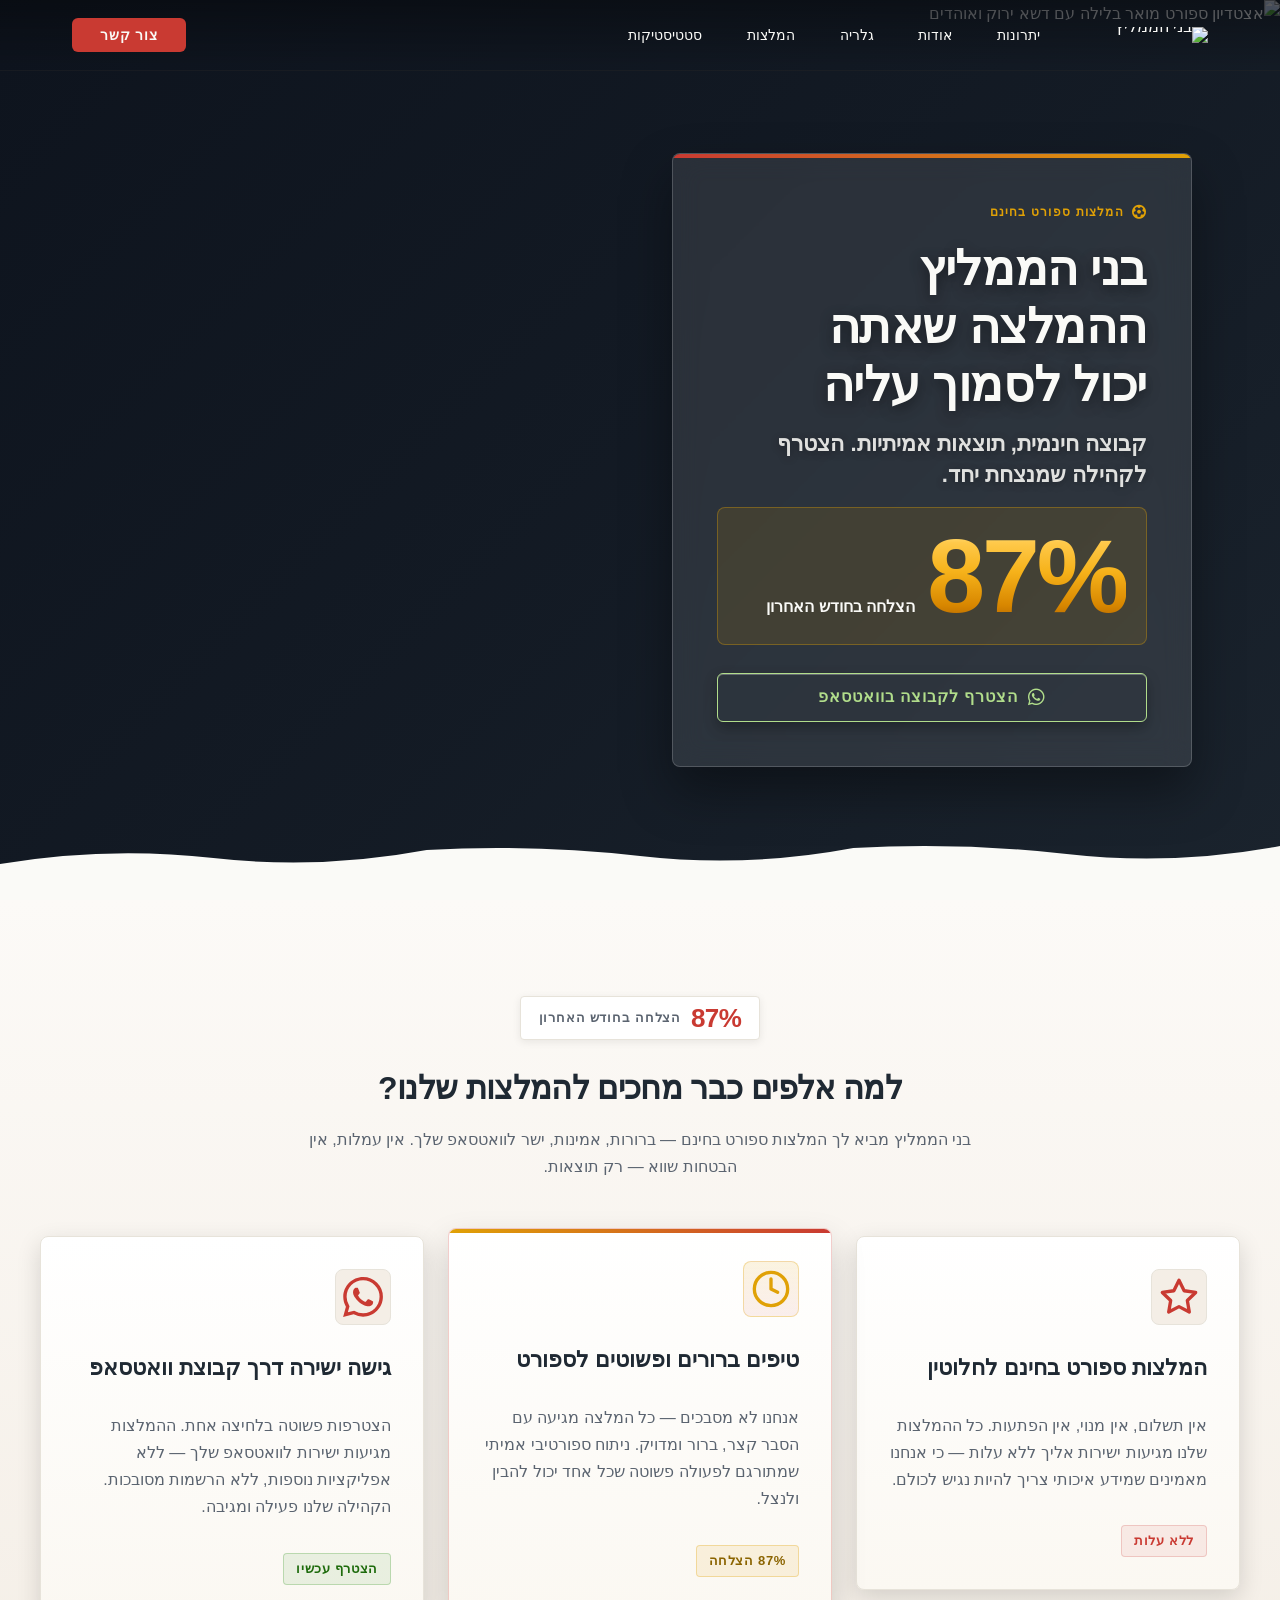
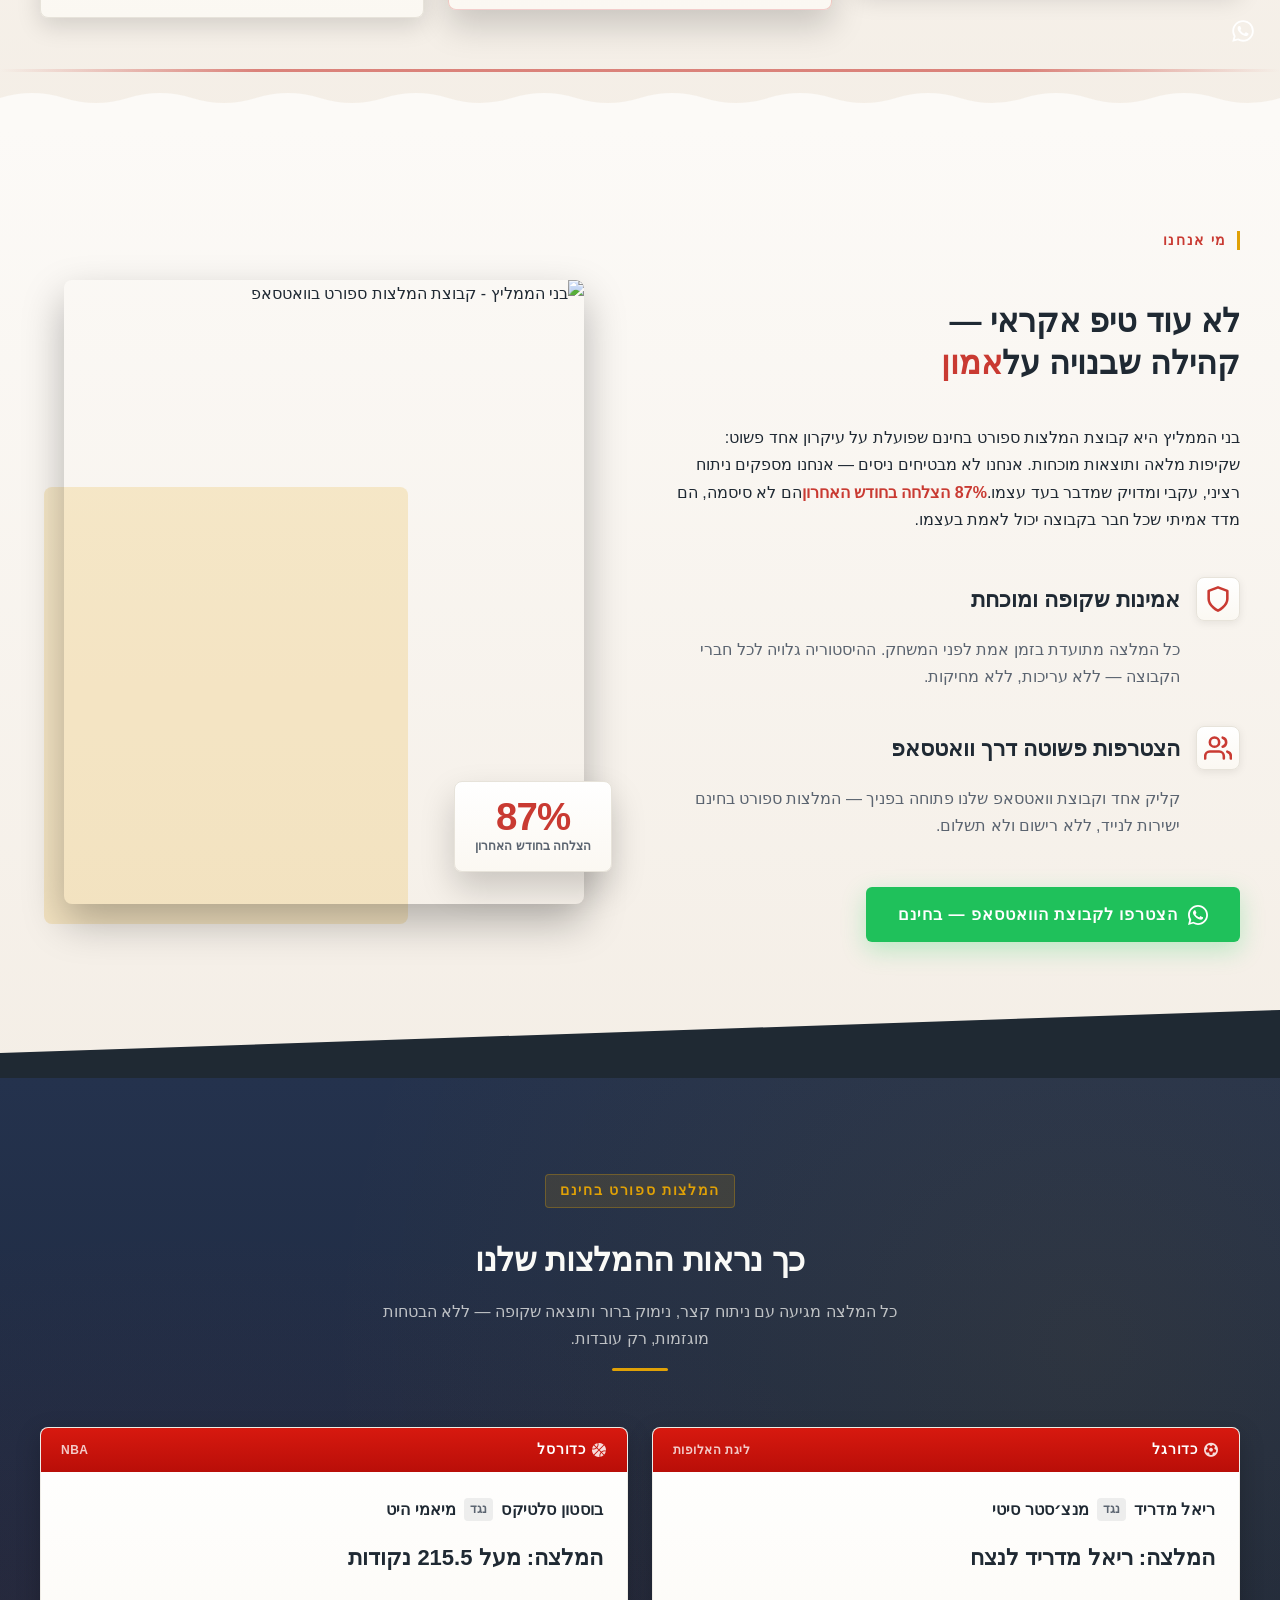
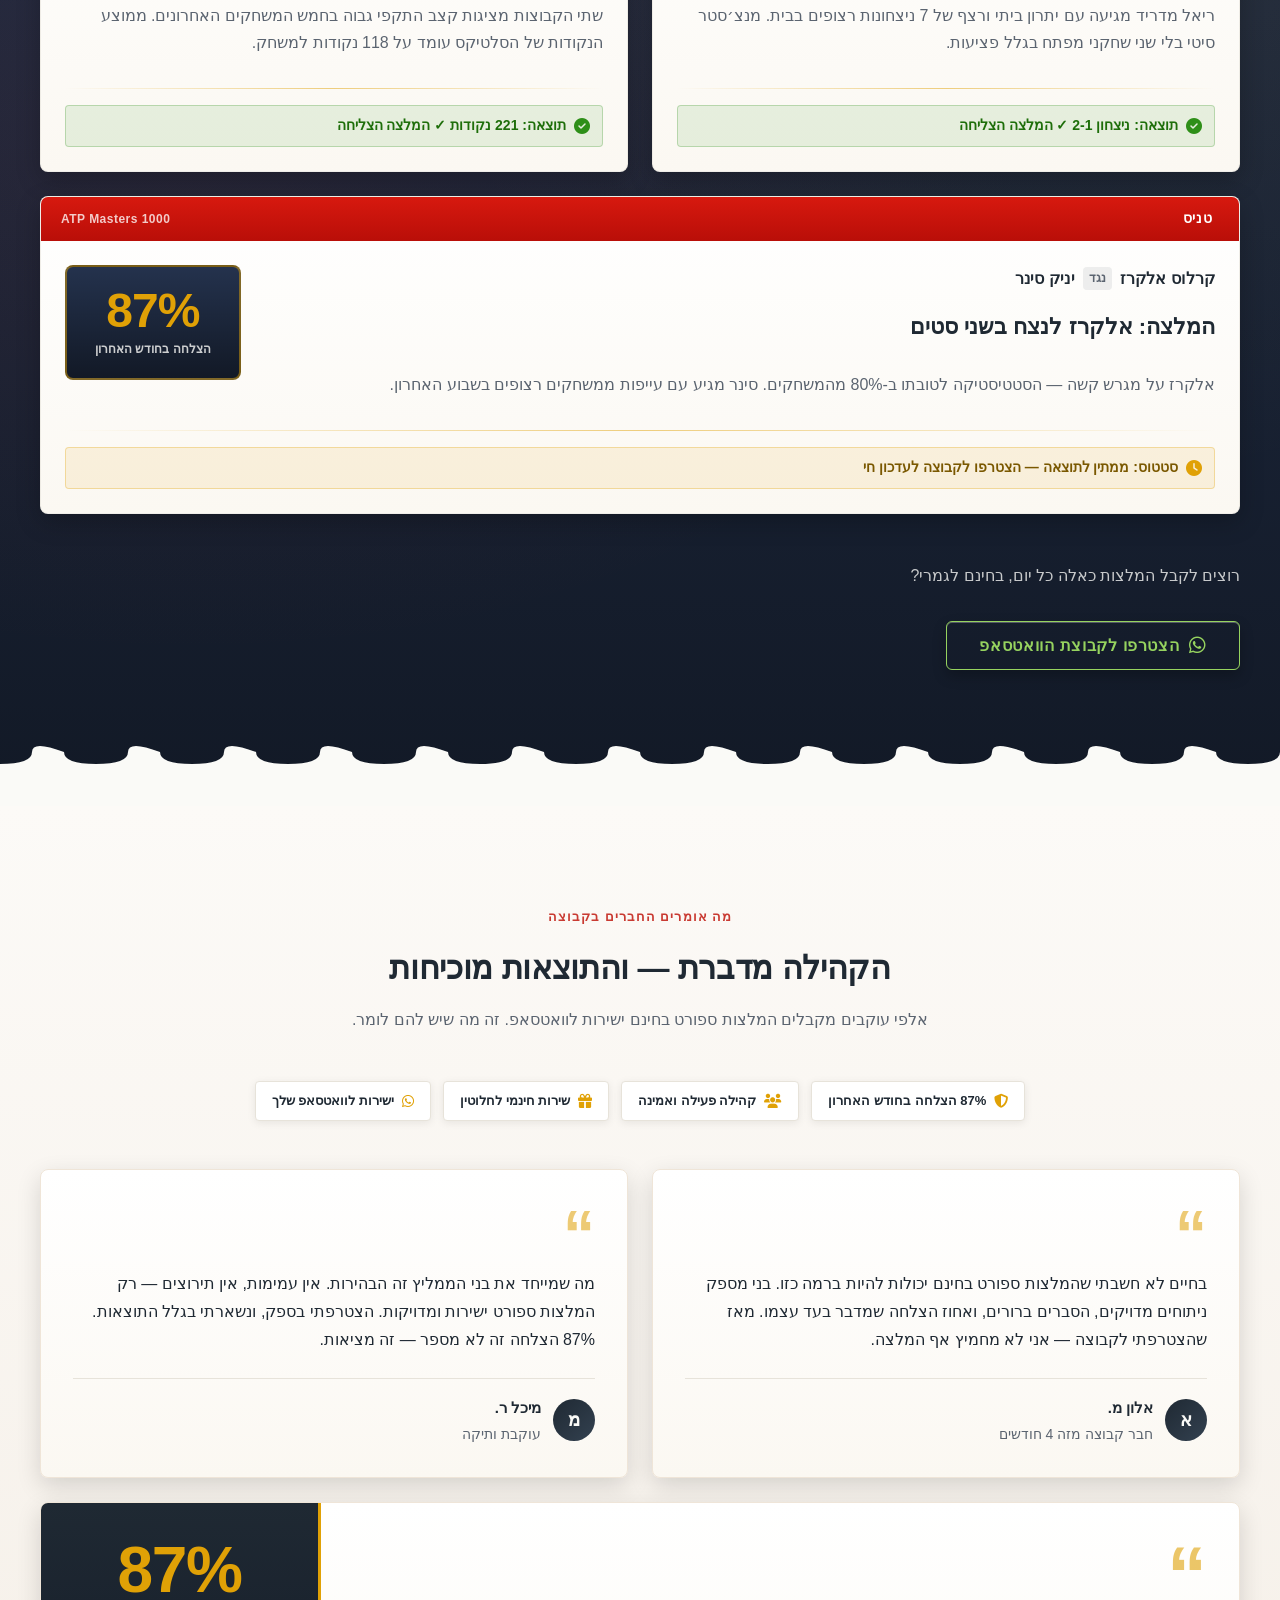
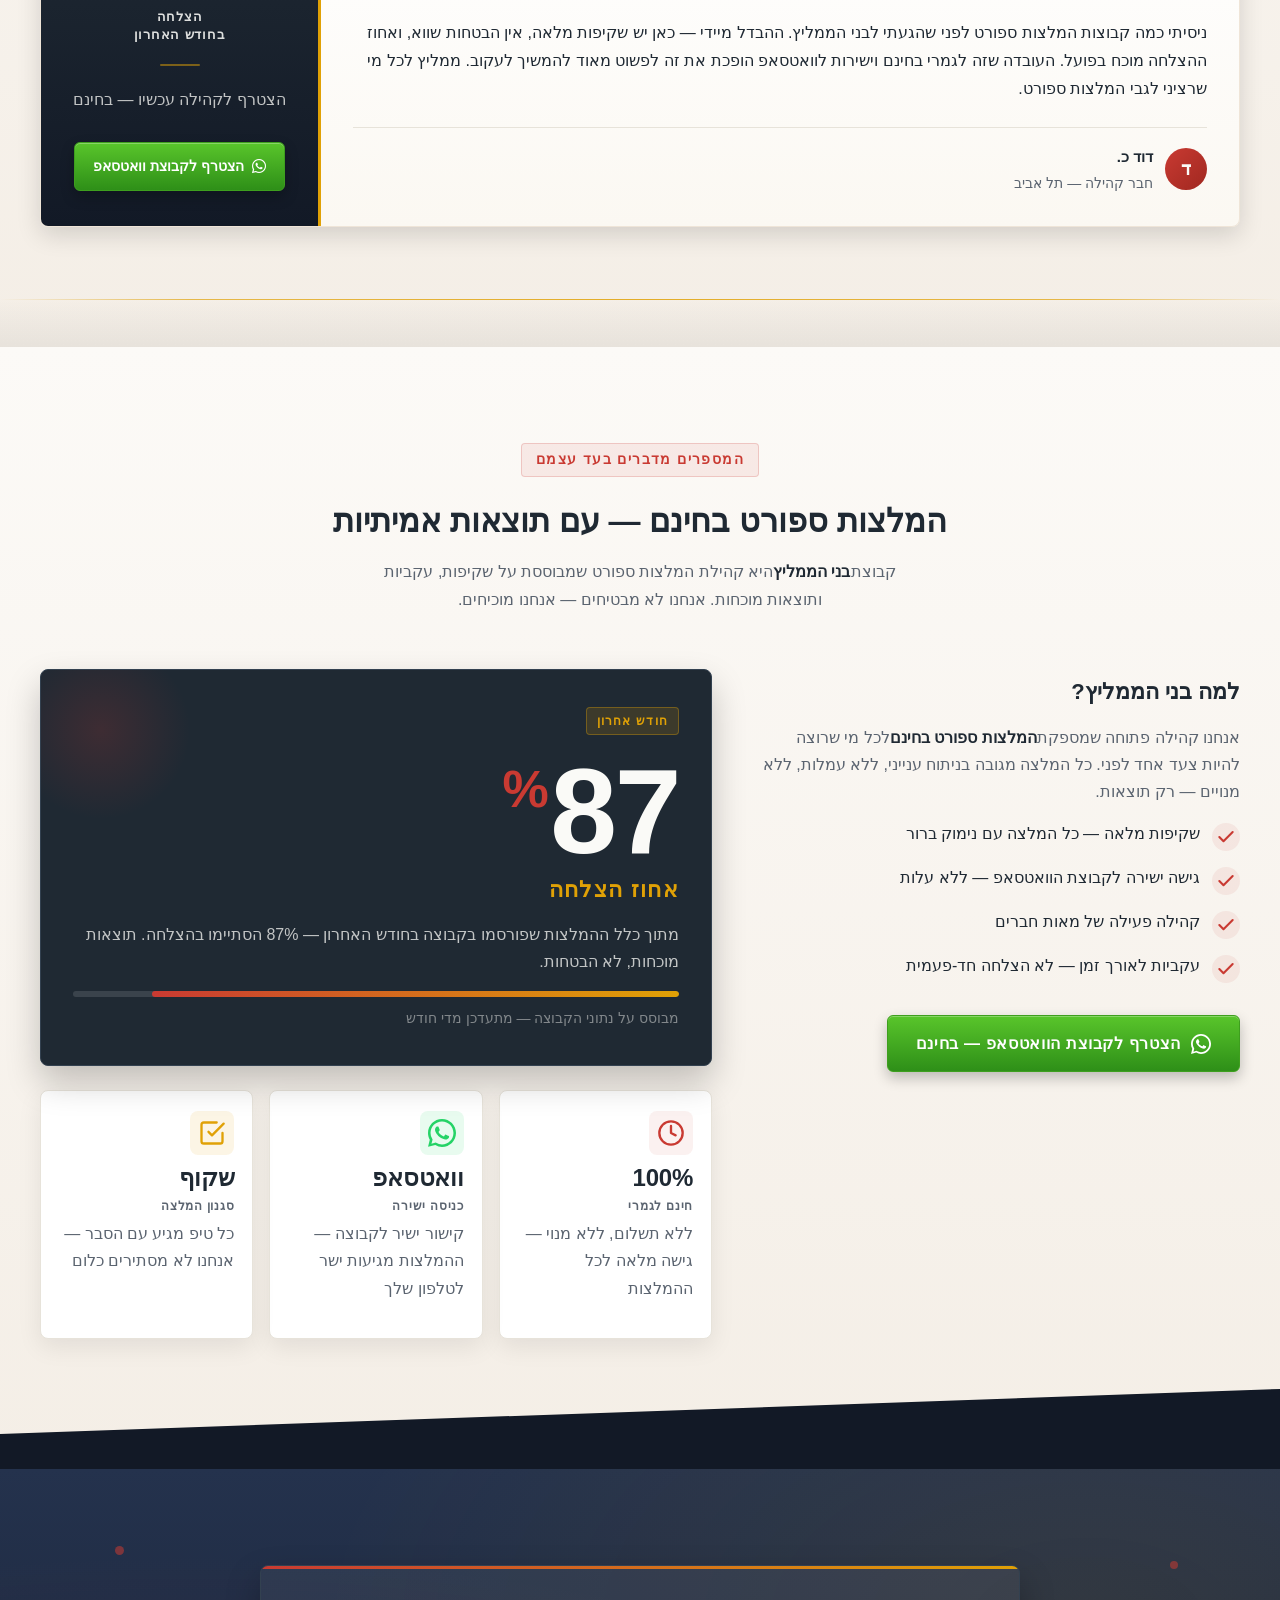
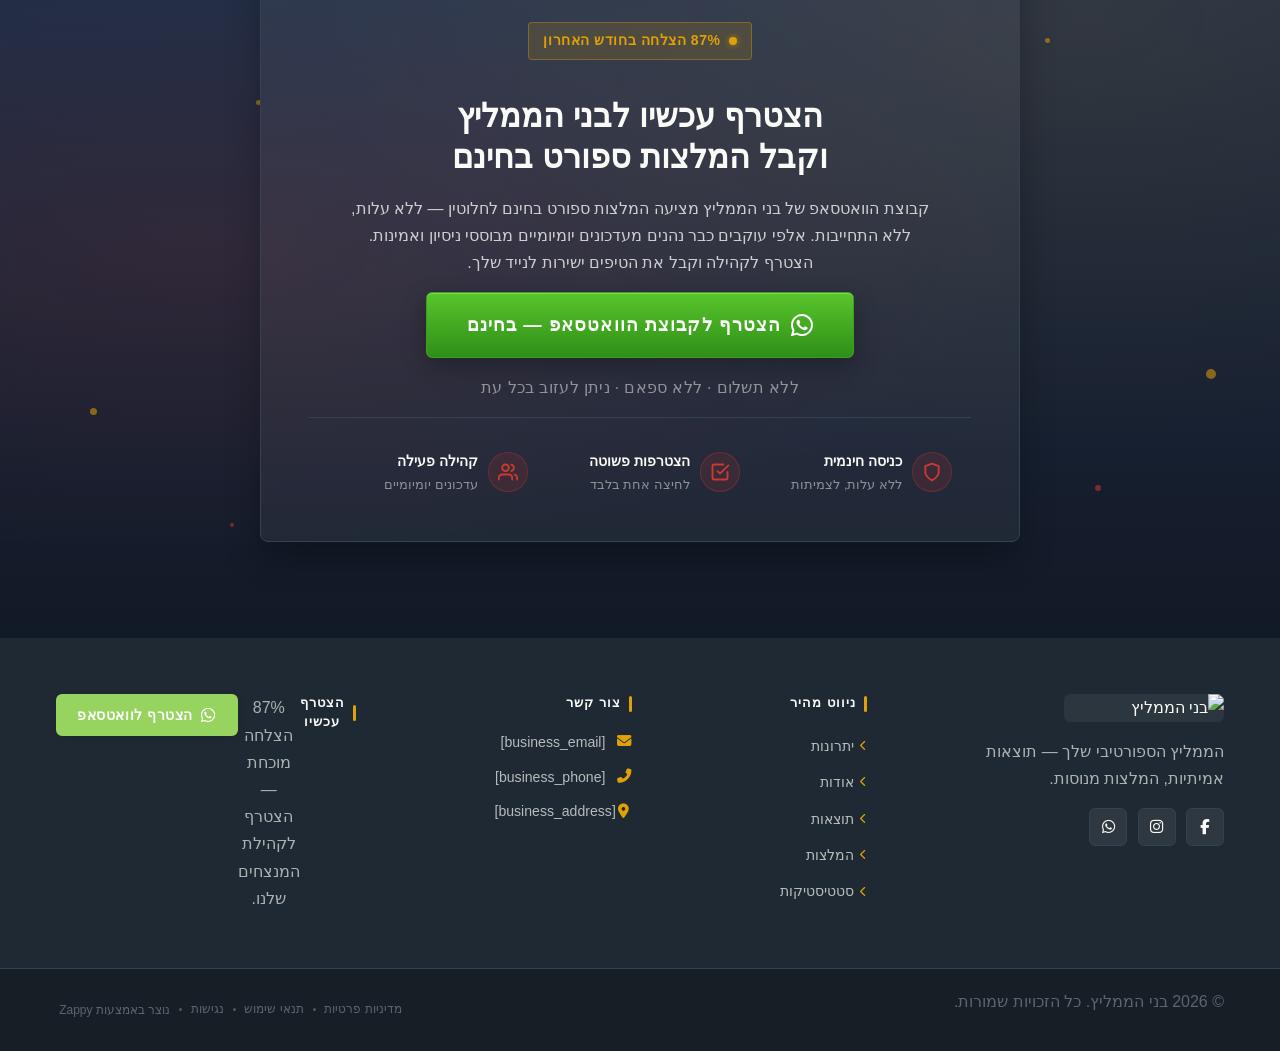
==== commit 4a6a603e: "Background sync: Progressive GitHub Sync" ====
--- a/public/index.html
+++ b/public/index.html
@@ -1 +1 @@
-<!doctype html><html dir="rtl" lang="he"><head><meta charset="UTF-8"><meta content="width=device-width,initial-scale=1" name="viewport"><meta content="index, follow" name="robots"><title>המלצות ספורט בחינם — בני הממליץ</title><meta content="A free sports recommendations group called &#39;Beni HaMemalitz&#39; (Beni the Recommender), boasting an impressive 87% success rate in the last month. The brand is bui" name="description"><meta content="המלצות ספורט בחינם, קבוצת וואטסאפ המלצות ספורט, טיפים לספורט ישראל, המלצות ספורט" name="keywords"><link href="/assets/favicon.ico" rel="icon" type="image/x-icon"><link href="/assets/favicon-16x16.png" rel="icon" type="image/png" sizes="16x16"><link href="/assets/favicon-32x32.png" rel="icon" type="image/png" sizes="32x32"><link href="/assets/favicon-48x48.png" rel="icon" type="image/png" sizes="48x48"><link href="/assets/favicon-192x192.png" rel="icon" type="image/png" sizes="192x192"><link href="/assets/favicon-512x512.png" rel="icon" type="image/png" sizes="512x512"><link href="/assets/apple-touch-icon.png" rel="apple-touch-icon"><script>!function(){"use strict";var t="ee9b711c-0c87-40ab-a0d4-803b7d81952b",e="https://api.zappy5.com/api/analytics/track",a=18e5,n=2592e6,o=!0,i=!0,r=!0;var s=function(){var e="zappy_visitor_"+t,a=null;try{if(a=localStorage.getItem(e)){var o=JSON.parse(a),i=Date.now();if(i-o.created<n)return o.lastSeen=i,localStorage.setItem(e,JSON.stringify(o)),o.id}}catch(t){console.warn("Zappy Analytics: LocalStorage not available")}var r="zv_"+Date.now()+"_"+Math.random().toString(36).substr(2,9);try{localStorage.setItem(e,JSON.stringify({id:r,created:Date.now(),lastSeen:Date.now()}))}catch(t){}return r}(),c=function(){var e="zappy_session_"+t,n=null;try{if(n=sessionStorage.getItem(e)){var o=JSON.parse(n),i=Date.now();if(i-o.timestamp<a)return o.timestamp=i,sessionStorage.setItem(e,JSON.stringify(o)),o.id}}catch(t){console.warn("Zappy Analytics: SessionStorage not available")}var r="zs_"+Date.now()+"_"+Math.random().toString(36).substr(2,9);try{sessionStorage.setItem(e,JSON.stringify({id:r,timestamp:Date.now()}))}catch(t){}return r}();function l(a,n){n=n||{};var o={website_id:t,event_type:a,page_path:window.location.pathname,referrer:document.referrer||"direct",visitor_id:s,session_id:c,metadata:n};if(navigator.sendBeacon){var i=new Blob([JSON.stringify(o)],{type:"application/json"});navigator.sendBeacon(e,i)}else fetch(e,{method:"POST",headers:{"Content-Type":"application/json"},body:JSON.stringify(o),keepalive:!0}).catch(function(t){console.warn("Zappy Analytics: Failed to track event",t)})}o&&l("pageview",{title:document.title,url:window.location.href}),i&&document.addEventListener("click",function(t){var e=t.target;if("BUTTON"===e.tagName||e.closest("button")){var a="BUTTON"===e.tagName?e:e.closest("button");l("click",{element:"button",text:a.textContent.trim().substring(0,100),id:a.id||null,class:a.className||null})}else if("A"===e.tagName||e.closest("a")){var n="A"===e.tagName?e:e.closest("a");l("navigation",{element:"link",text:n.textContent.trim().substring(0,100),href:n.href,external:n.hostname!==window.location.hostname})}},!0),r&&document.addEventListener("submit",function(t){var e=t.target;l("form_submit",{form_id:e.id||null,form_name:e.name||null,form_action:e.action||null,form_method:e.method||"GET"})},!0);var d=Date.now();window.addEventListener("beforeunload",function(){l("page_unload",{time_on_page:Math.floor((Date.now()-d)/1e3),page_path:window.location.pathname})}),window.zappyAnalytics={track:l,getVisitorId:function(){return s},getSessionId:function(){return c}}}()</script><meta content="המלצות ספורט בחינם — בני הממליץ" property="og:title"><meta content="A free sports recommendations group called 'Beni HaMemalitz' (Beni the Recommender), boasting an impressive 87% success rate in the last month. The brand is bui" property="og:description"><meta content="website" property="og:type"><meta content="he_IL" property="og:locale"><meta content="summary_large_image" name="twitter:card"><meta content="המלצות ספורט בחינם — בני הממליץ" name="twitter:title"><meta content="A free sports recommendations group called 'Beni HaMemalitz' (Beni the Recommender), boasting an impressive 87% success rate in the last month. The brand is bui" name="twitter:description"><link href="https://cdnjs.cloudflare.com/ajax/libs/font-awesome/6.4.0/css/all.min.css" rel="stylesheet"><link href="/assets/favicon.ico" rel="icon" type="image/x-icon"><link href="/assets/favicon-16x16.png" rel="icon" type="image/png" sizes="16x16"><link href="/assets/favicon-32x32.png" rel="icon" type="image/png" sizes="32x32"><link href="/assets/favicon-48x48.png" rel="icon" type="image/png" sizes="48x48"><link href="/assets/favicon-192x192.png" rel="icon" type="image/png" sizes="192x192"><link href="/assets/favicon-512x512.png" rel="icon" type="image/png" sizes="512x512"><link href="/assets/apple-touch-icon.png" rel="apple-touch-icon"><link href="https://cdn.jsdelivr.net/npm/vanilla-cookieconsent@3/dist/cookieconsent.css" rel="stylesheet"><script src="https://cdn.jsdelivr.net/npm/vanilla-cookieconsent@3/dist/cookieconsent.umd.js"></script><script src="https://cdn.jsdelivr.net/gh/mickidum/acc_toolbar/acctoolbar/acctoolbar.min.js"></script><link href="/styles.css" rel="stylesheet"><style id="zappy-dropdown-submenu-styles">#navMenu li:has(.sub-menu),.nav-menu li:has(.sub-menu),.navbar li:has(.sub-menu),nav li:has(.sub-menu){position:relative}#navMenu .sub-menu,.nav-menu .sub-menu,.navbar .sub-menu,nav .sub-menu{display:block!important;position:absolute!important;top:100%;left:0;min-width:220px;background:#fff;border-radius:8px;box-shadow:0 8px 25px rgba(0,0,0,.15);padding:8px 0;opacity:0;visibility:hidden;transform:translateY(10px);transition:all .3s ease;z-index:1000;list-style:none;pointer-events:none}#navMenu li:hover>.sub-menu,.nav-menu li:hover>.sub-menu,.navbar li:hover>.sub-menu,nav li:hover>.sub-menu{opacity:1!important;visibility:visible!important;transform:translateY(0)!important;pointer-events:auto!important}.sub-menu li{list-style:none;margin:0;padding:0}.sub-menu a{display:block!important;padding:10px 16px!important;color:var(--text-dark,#333)!important;font-weight:500;text-decoration:none;white-space:nowrap;transition:background-color .2s}.sub-menu a:hover{background-color:#f5f5f5}[dir=rtl] .nav-menu .sub-menu,[dir=rtl] .navbar .sub-menu,[dir=rtl] nav .sub-menu,html[lang=ar] .nav-menu .sub-menu,html[lang=ar] .navbar .sub-menu,html[lang=ar] nav .sub-menu,html[lang=he] .nav-menu .sub-menu,html[lang=he] .navbar .sub-menu,html[lang=he] nav .sub-menu{left:auto!important;right:0!important}.sub-menu:empty,.sub-menu:not(:has(li)),.sub-menu:not(:has(li:not(.zappy-hidden-menu-item))){display:none!important;opacity:0!important;visibility:hidden!important;pointer-events:none!important}li:has(.menu-group-title):hover>.sub-menu{opacity:1!important;visibility:visible!important;transform:translateY(0)!important;pointer-events:auto!important}#navMenu>li>.menu-group-title,.nav-menu>li>.menu-group-title{display:inline-block;padding:.5rem 1rem;cursor:default;user-select:none}@media (max-width:768px){#navMenu .sub-menu,.nav-menu .sub-menu,.navbar .sub-menu,nav .sub-menu{position:static!important;transform:none!important;box-shadow:none!important;background:0 0!important;max-height:0;overflow:hidden;opacity:0;visibility:hidden;transition:max-height .3s ease,opacity .3s ease;padding:0!important;border-radius:0!important}.sub-menu.mobile-expanded{max-height:500px!important;opacity:1!important;visibility:visible!important;padding:8px 0 8px 16px!important}[dir=rtl] .sub-menu.mobile-expanded,html[lang=he] .sub-menu.mobile-expanded{padding:8px 16px 8px 0!important}#navMenu li:hover>.sub-menu,.nav-menu li:hover>.sub-menu,.navbar li:hover>.sub-menu,nav li:hover>.sub-menu{opacity:0;visibility:hidden;pointer-events:none}#navMenu li>.sub-menu.mobile-expanded,.nav-menu li>.sub-menu.mobile-expanded,.navbar li>.sub-menu.mobile-expanded,nav li>.sub-menu.mobile-expanded{opacity:1!important;visibility:visible!important;pointer-events:auto!important}#navMenu li:has(.sub-menu),.nav-menu li:has(.sub-menu),.navbar li:has(.sub-menu),nav li:has(.sub-menu){display:flex!important;flex-wrap:wrap!important;align-items:center!important;position:relative!important;min-height:44px!important}#navMenu li:has(.sub-menu)>a,.nav-menu li:has(.sub-menu)>a,.navbar li:has(.sub-menu)>a,nav li:has(.sub-menu)>a{flex:1!important;min-width:0!important}#navMenu li:has(.sub-menu)>.menu-group-title,.nav-menu li:has(.sub-menu)>.menu-group-title,.navbar li:has(.sub-menu)>.menu-group-title,nav li:has(.sub-menu)>.menu-group-title{flex:1!important;min-width:0!important;padding:0!important;line-height:inherit!important}#navMenu li:has(.sub-menu)>.sub-menu,.nav-menu li:has(.sub-menu)>.sub-menu,.navbar li:has(.sub-menu)>.sub-menu,nav li:has(.sub-menu)>.sub-menu{flex-basis:100%!important;width:100%!important}#navMenu li:has(.sub-menu)>a [class*=arrow],#navMenu li:has(.sub-menu)>a [class*=chevron],.nav-menu li:has(.sub-menu)>a .fa-angle-down,.nav-menu li:has(.sub-menu)>a .fa-chevron-down,.nav-menu li:has(.sub-menu)>a [class*=arrow],.nav-menu li:has(.sub-menu)>a [class*=chevron],nav li:has(.sub-menu)>a [class*=arrow],nav li:has(.sub-menu)>a [class*=chevron]{display:none!important;visibility:hidden!important}.mobile-submenu-toggle{display:flex!important;align-items:center!important;justify-content:center!important;width:44px!important;height:auto!important;background:0 0!important;border:none!important;cursor:pointer!important;color:var(--text-dark)!important;position:static!important;flex-shrink:0!important;align-self:stretch!important;z-index:2!important;padding:0!important;margin:0!important}.mobile-submenu-toggle::after{content:''!important;width:0!important;height:0!important;border-left:6px solid transparent!important;border-right:6px solid transparent!important;border-top:7px solid currentColor!important;transition:transform .3s ease!important}.mobile-submenu-toggle.expanded::after{transform:rotate(180deg)!important}.sub-menu a{padding:10px 0!important;display:block!important;color:var(--text-dark)!important}.navbar .sub-menu li a,.zappy-products-dropdown .sub-menu a,nav.navbar .sub-menu li a{color:var(--text-dark)!important}}@media (min-width:769px){.mobile-submenu-toggle{display:none!important}}</style><style id="mobile-lang-menu-deployed-css">@media (max-width:768px){.lang-switcher,.nav-container .lang-switcher,.nav-cta-container .lang-switcher,.nav-ecommerce-icons .lang-switcher,.nav-icons-left .lang-switcher,.navbar .lang-switcher,.navbar .nav-cta-container .lang-switcher{display:none!important}.mobile-lang-menu{width:100%;border-top:1px solid rgba(128,128,128,.2);padding:8px 0 0 0;margin-top:8px}.mobile-lang-toggle{display:flex!important;align-items:center;justify-content:space-between;width:100%;padding:12px 16px;background:0 0;border:none;cursor:pointer;font-size:15px;color:inherit;font-family:inherit}.mobile-lang-toggle::after{content:'';display:inline-block;width:8px;height:8px;border-right:2px solid currentColor;border-bottom:2px solid currentColor;transform:rotate(45deg);transition:transform .3s ease;margin-left:8px}.mobile-lang-toggle.expanded::after{transform:rotate(-135deg)}.mobile-lang-options{max-height:0;overflow:hidden;transition:max-height .3s ease}.mobile-lang-options.expanded{max-height:300px}.mobile-lang-option{display:flex!important;align-items:center;gap:10px;padding:10px 24px;text-decoration:none;color:inherit;font-size:14px;font-family:inherit}.mobile-lang-option:hover{background:rgba(128,128,128,.1)}.mobile-lang-option.active{font-weight:600;opacity:.7;pointer-events:none}.mobile-lang-option img{width:20px;height:20px;border-radius:50%}}@media (min-width:769px){.mobile-lang-menu{display:none!important}}</style><style id="zappy-widget-visibility">#mic-access-tool-box,#mic-access-tool-general-button,#mic-init-access-tool #mic-access-tool-box,#mic-init-access-tool #mic-access-tool-general-button,#mic-init-access-tool .mic-access-tool-general-button,._access-icon,._access-menu,.mic-access-tool-box,.mic-access-tool-general-button,div[id*=mic-access-tool-box]{display:none!important;visibility:hidden!important;opacity:0!important;pointer-events:none!important}</style></head><body><nav class="navbar" dir="rtl"><button aria-label="Menu" class="mobile-toggle" id="mobileToggle"><svg viewBox="0 0 24 24" fill="none" height="24" width="24" class="hamburger-icon"><path d="M3 12h18M3 6h18M3 18h18" stroke="currentColor" stroke-linecap="round" stroke-width="2"></path></svg><svg viewBox="0 0 24 24" fill="none" height="24" width="24" class="close-icon" style="display:none"><path d="M18 6L6 18M6 6l12 12" stroke="currentColor" stroke-linecap="round" stroke-width="2"></path></svg></button><button aria-label="Call" class="phone-header-btn" data-phone="[business_phone]"><svg viewBox="0 0 24 24" fill="currentColor" height="20" width="20"><path d="M22 16.92v3a2 2 0 0 1-2.18 2 19.79 19.79 0 0 1-8.63-3.07 19.5 19.5 0 0 1-6-6 19.79 19.79 0 0 1-3.07-8.67A2 2 0 0 1 4.11 2h3a2 2 0 0 1 2 1.72 12.84 12.84 0 0 0 .7 2.81 2 2 0 0 1-.45 2.11L8.09 9.91a16 16 0 0 0 6 6l1.27-1.27a2 2 0 0 1 2.11-.45 12.84 12.84 0 0 0 2.81.7A2 2 0 0 1 22 16.92z"></path></svg></button><div class="nav-container"><div class="nav-right-group"><div class="nav-brand"><a href="/" class="logo-link"><img alt="בני הממליץ" class="logo" src="/assets/business-logo.webp"></a></div><ul class="nav-menu" id="navMenu"><li><a href="#features">יתרונות</a></li><li><a href="#about">אודות</a></li><li><a href="#showcase">גלריה</a></li><li><a href="#testimonials">המלצות</a></li><li><a href="#stats">סטטיסטיקות</a></li></ul></div><div class="nav-cta-container"><a href="#cta" class="nav-cta-btn">צור קשר</a></div></div></nav><script>window.addEventListener("load",function(){const e=document.querySelector(".navbar, nav, header");if(!e)return void console.log("[Navbar] Navbar element not found");let t=document.getElementById("mobileToggle")||document.querySelector(".mobile-toggle")||document.querySelector(".hamburger")||document.querySelector(".hamburger-menu")||document.querySelector(".menu-toggle")||document.querySelector(".burger-menu")||document.querySelector('[aria-label="Menu"]')||document.querySelector('[aria-label="תפריט"]');const o=document.querySelector(".phone-header-btn"),n=window.getComputedStyle(e);let r=n.backgroundColor;if(console.log("[Navbar] Initial navbar background:",r),"transparent"===r||"rgba(0, 0, 0, 0)"===r||r.startsWith("rgba")&&r.includes(", 0)")){const e=n.backgroundImage;if(e&&"none"!==e)console.log("[Navbar] Navbar has background image/gradient, using dark text"),r="rgb(240, 240, 240)";else{const e=window.getComputedStyle(document.body).backgroundColor;console.log("[Navbar] Navbar transparent, using body background:",e),r=e}}const i=r.match(/\d+/g);if(i&&i.length>=3){const e=(.299*parseInt(i[0])+.587*parseInt(i[1])+.114*parseInt(i[2]))/255;console.log("[Navbar] Mobile button colors preserved from Claude CSS (luminance:",e.toFixed(2)+")");const n=document.createElement("style");n.id="zappy-mobile-nav-fix";document.documentElement.lang;document.documentElement.dir,n.textContent='\n        /* Hide mobile buttons on desktop, show only on mobile */\n        @media (min-width: 769px) {\n          .mobile-toggle,\n          .phone-header-btn {\n            display: none !important;\n          }\n        }\n        \n        /* Show and position mobile buttons correctly on mobile */\n        @media (max-width: 768px) {\n          .mobile-toggle,\n          .phone-header-btn {\n            position: absolute !important;\n            top: 50% !important;\n            transform: translateY(-50%) !important;\n            z-index: 1001 !important;\n            display: flex !important;\n            align-items: center !important;\n            justify-content: center !important;\n            width: 36px !important;\n            height: 36px !important;\n            border-radius: 50% !important;\n            border: none !important;\n            cursor: pointer !important;\n            padding: 6px !important;\n            background: none !important;\n            color: var(--nav-text, var(--text-dark)) !important;\n          }\n          \n          /* LTR positioning (default): hamburger LEFT, phone RIGHT */\n          html:not([dir="rtl"]):not([lang="he"]):not([lang="ar"]) .mobile-toggle,\n          html[dir="ltr"] .mobile-toggle {\n            left: 12px !important;\n            right: auto !important;\n          }\n          html:not([dir="rtl"]):not([lang="he"]):not([lang="ar"]) .phone-header-btn,\n          html[dir="ltr"] .phone-header-btn {\n            right: 12px !important;\n            left: auto !important;\n          }\n          \n          /* RTL positioning: hamburger RIGHT, phone LEFT */\n          html[dir="rtl"] .mobile-toggle,\n          html[lang="he"] .mobile-toggle,\n          html[lang="ar"] .mobile-toggle {\n            right: 12px !important;\n            left: auto !important;\n          }\n          html[dir="rtl"] .phone-header-btn,\n          html[lang="he"] .phone-header-btn,\n          html[lang="ar"] .phone-header-btn {\n            left: 12px !important;\n            right: auto !important;\n          }\n          \n          /* CRITICAL: Ensure nav-container has min-height on mobile */\n          /* All children are positioned absolutely/fixed on mobile, so height:auto collapses to 0 */\n          .nav-container {\n            min-height: 70px !important;\n            position: relative !important;\n          }\n          \n          /* Ensure SVG icons are properly sized and inherit color */\n          .mobile-toggle svg,\n          .phone-header-btn svg {\n            width: 24px !important;\n            height: 24px !important;\n            /* Don\'t force display - let JavaScript control hamburger/close toggle */\n          }\n          \n          /* Reset nav-cta-container on mobile - remove desktop box-shadow/padding */\n          /* that creates a visible ghost box when CTA button is hidden */\n          .nav-cta-container {\n            box-shadow: none !important;\n            padding: 0 !important;\n          }\n          \n          /* Hide nav-cta-container entirely on mobile when there\'s no lang-switcher */\n          /* (only the CTA button is inside, and it\'s hidden on mobile) */\n          .nav-cta-container:not(:has(.lang-switcher)) {\n            display: none !important;\n          }\n          \n          /* CRITICAL: Prevent hero image fade gradient from bleeding over headline text */\n          /* The .image-fade-gradient has bottom: -30px (extends below parent) */\n          /* On mobile stacked layout, this overlaps the h1 text below the image */\n          .hero-image-column {\n            overflow: hidden !important;\n          }\n          .image-fade-gradient {\n            bottom: 0 !important;\n          }\n          \n          /* Hide desktop language switcher on mobile - hamburger menu handles it */\n          /* High specificity to override stored CSS */\n          .lang-switcher,\n          .nav-cta-container .lang-switcher,\n          .nav-container .lang-switcher,\n          .navbar .lang-switcher,\n          .navbar .nav-cta-container .lang-switcher {\n            display: none !important;\n          }\n        }\n      ';const r=document.getElementById("zappy-mobile-nav-fix");r&&r.remove(),document.head.appendChild(n),console.log("[Navbar] Critical CSS injected for mobile nav positioning");const l=window.innerWidth<=768;if(t){const e=t.querySelector(".hamburger-icon"),o=t.querySelector(".close-icon");e&&(e.style.setProperty("width","24px","important"),e.style.setProperty("height","24px","important"),e.style.setProperty("display","block","important")),o&&(o.style.setProperty("width","24px","important"),o.style.setProperty("height","24px","important"),o.style.setProperty("display","none","important")),l?(t.style.setProperty("position","absolute","important"),t.style.setProperty("top","50%","important"),t.style.setProperty("transform","translateY(-50%)","important"),t.style.setProperty("z-index","1001","important"),t.style.removeProperty("left"),t.style.removeProperty("right"),console.log("[Navbar] Mobile toggle positioning applied (mobile viewport)")):(t.style.removeProperty("position"),t.style.removeProperty("top"),t.style.removeProperty("transform"),t.style.removeProperty("z-index"),t.style.removeProperty("left"),t.style.removeProperty("right"),console.log("[Navbar] Desktop viewport - cleared mobile toggle inline positioning"))}if(o){const e=o.querySelector("svg");e&&(e.style.width="24px",e.style.height="24px",e.setAttribute("width","24"),e.setAttribute("height","24")),l?(o.style.setProperty("position","absolute","important"),o.style.setProperty("top","50%","important"),o.style.setProperty("transform","translateY(-50%)","important"),o.style.setProperty("z-index","1001","important"),o.style.removeProperty("left"),o.style.removeProperty("right"),console.log("[Navbar] Phone button positioning applied (mobile viewport)")):(o.style.removeProperty("position"),o.style.removeProperty("top"),o.style.removeProperty("transform"),o.style.removeProperty("z-index"),o.style.removeProperty("left"),o.style.removeProperty("right"),console.log("[Navbar] Desktop viewport - cleared phone button inline positioning"))}}else console.log("[Navbar] Could not parse background color:",r);t=document.getElementById("mobileToggle")||document.querySelector(".mobile-toggle")||document.querySelector(".hamburger")||document.querySelector(".hamburger-menu")||document.querySelector(".menu-toggle")||document.querySelector(".burger-menu")||document.querySelector('[aria-label="Menu"]')||document.querySelector('[aria-label="תפריט"]');const l=document.getElementById("navMenu")||document.querySelector(".nav-menu")||document.querySelector(".nav-links")||document.querySelector("nav ul:not(.submenu)");if(!t||!l)return void console.log("[Navbar] Mobile toggle or menu not found:",{toggle:!!t,menu:!!l});l.id||(l.id="navMenu"),console.log("[Navbar] Initializing mobile menu...");const a=t.cloneNode(!0);t.parentNode.replaceChild(a,t),a.addEventListener("click",function(e){e.preventDefault(),e.stopPropagation();const t=this.querySelector(".hamburger-icon"),o=this.querySelector(".close-icon");l.classList.contains("active")?(l.classList.remove("active"),t&&t.style.setProperty("display","block","important"),o&&o.style.setProperty("display","none","important"),document.body.style.overflow="",console.log("[Navbar] Menu closed")):(l.classList.add("active"),t&&t.style.setProperty("display","none","important"),o&&o.style.setProperty("display","block","important"),document.body.style.overflow="hidden",console.log("[Navbar] Menu opened"))}),l.querySelectorAll("a").forEach(function(e){e.addEventListener("click",function(){if("#"===this.getAttribute("href"))return;const e=a.querySelector(".hamburger-icon"),t=a.querySelector(".close-icon");l.classList.remove("active"),e&&e.style.setProperty("display","block","important"),t&&t.style.setProperty("display","none","important"),document.body.style.overflow="",console.log("[Navbar] Menu closed (link clicked)")})});var s=l.querySelectorAll(".dropdown-toggle");s.forEach(function(e){e.addEventListener("click",function(e){e.preventDefault(),e.stopPropagation();var t=this.closest(".nav-dropdown");t&&(t.parentNode.querySelectorAll(".nav-dropdown.open").forEach(function(e){e!==t&&e.classList.remove("open")}),t.classList.toggle("open"),console.log("[Navbar] Dropdown toggled:",t.classList.contains("open")?"open":"closed"))})}),document.addEventListener("click",function(e){e.target.closest(".nav-dropdown")||document.querySelectorAll(".nav-dropdown.open").forEach(function(e){e.classList.remove("open")})}),console.log("[Navbar] Dropdown handlers initialized for "+s.length+" dropdowns"),o&&o.addEventListener("click",function(){const e=document.querySelectorAll('a[href^="tel:"]'),t=e.length>0?e[0].getAttribute("href").replace("tel:",""):"[business_phone]";window.location.href="tel:"+t,console.log("[Navbar] Phone button clicked")}),console.log("[Navbar] Mobile menu initialized successfully");const p=function(){const e=document.querySelector(".whatsapp-float");e&&(window.innerWidth>=769?(e.style.setProperty("display","none","important"),e.style.setProperty("visibility","hidden","important"),e.style.setProperty("opacity","0","important"),e.style.setProperty("pointer-events","none","important"),console.log("[WhatsApp] Button hidden on desktop")):(e.style.removeProperty("display"),e.style.removeProperty("visibility"),e.style.removeProperty("opacity"),e.style.removeProperty("pointer-events"),console.log("[WhatsApp] Button visible on mobile")))};let c;p(),window.addEventListener("resize",function(){clearTimeout(c),c=setTimeout(p,100)})})</script><main><section class="index-hero-section" data-layout-spec="בית-hero" dir="rtl" id="hero" data-hero-type="fullscreen-scrim"><div class="index-hero-bg"><img alt="אצטדיון ספורט מואר בלילה עם דשא ירוק ואוהדים" class="zappy-editable-image" src="/assets/site-index-hero-image-1.webp" data-element-id="img-1774727957556-zq7kiatjz" data-element-type="image" data-context="Dramatic wide-angle stadium at night with bright floodlights illuminating a lush green football pitch, crowd in the background, atmosphere of excitement and anticipation, photorealistic, cinematic sports photography, high contrast lighting, Israeli sports context" data-placeholder="index-hero-image-1" height="700" width="1200" data-hero-background="true" data-hero-bg="true"></div><div class="index-hero-scrim" aria-hidden="true"></div><div class="index-hero-container"><div class="index-hero-card"><div class="index-hero-ribbon" aria-hidden="true"></div><div class="index-hero-brand-label"><span class="index-hero-brand-icon"><i class="fa-solid fa-futbol" data-element-id="icon-1774727957555-v536m8z8i" data-element-type="icon" data-icon-type="fontawesome"></i></span><span>המלצות ספורט בחינם</span></div><h1 class="index-hero-h1">בני הממליץ&nbsp;<br>ההמלצה שאתה<br>יכול לסמוך עליה</h1><h3 class="index-hero-subtitle">קבוצה חינמית, תוצאות אמיתיות. הצטרף לקהילה שמנצחת יחד.</h3><div class="index-hero-stat-block"><div class="index-hero-stat-number">87%</div><div class="index-hero-stat-label">הצלחה בחודש האחרון</div></div><div class="index-hero-ctas" style="text-align:center !important;display:flex !important;justify-content:center !important;align-items:flex-start !important;width:100% !important"><a href="https://chat.whatsapp.com/FGF4bDCophv4e64rrxOBy3?mode=gi_t" class="btn btn-outline btn-secondary index-hero-btn-primary" target="_blank" rel="noopener noreferrer" data-element-id="btn-1774727957549-5px198ofg" data-element-type="button" data-native-element="true" style="border-color:rgb(177, 221, 139) !important;color:rgb(177, 221, 139) !important;outline:currentcolor;background-color:transparent !important;background-image:none !important" data-text-color="#cde8b5"><i class="fa-whatsapp fa-brands"></i>הצטרף לקבוצה בוואטסאפ</a></div></div></div><div class="index-hero-divider-wrapper"><svg viewBox="0 0 1200 72" aria-hidden="true" xmlns="http://www.w3.org/2000/svg" preserveAspectRatio="none"><path d="M0,72 L0,36 Q100,18 200,30 T400,22 Q500,16 600,28 T800,20 Q900,14 1000,26 T1200,18 L1200,72 Z" fill="#FAFAF7"></path></svg></div></section><section class="index-features-section" data-layout-spec="בית-features" dir="rtl" id="features"><div class="index-features-container"><div class="index-features-intro"><div class="index-features-proof-chip"><span class="proof-chip-number">87%</span><span class="proof-chip-label">הצלחה בחודש האחרון</span></div><h2 class="index-features-heading">למה אלפים כבר מחכים להמלצות שלנו?</h2><p class="index-features-subheading">בני הממליץ מביא לך המלצות ספורט בחינם — ברורות, אמינות, ישר לוואטסאפ שלך. אין עמלות, אין הבטחות שווא — רק תוצאות.</p></div><div class="index-features-grid"><article class="index-feature-card"><div class="index-feature-card-icon"><svg viewBox="0 0 24 24" aria-hidden="true" data-element-type="icon" data-icon-type="svg" fill="none" height="40" width="40" stroke="currentColor" stroke-linecap="round" stroke-linejoin="round" stroke-width="2" xmlns="http://www.w3.org/2000/svg"><path d="M12 2L15.09 8.26L22 9.27L17 14.14L18.18 21.02L12 17.77L5.82 21.02L7 14.14L2 9.27L8.91 8.26L12 2Z"></path></svg></div><div class="index-feature-card-content"><h3 class="index-feature-card-title">המלצות ספורט בחינם לחלוטין</h3><p class="index-feature-card-text">אין תשלום, אין מנוי, אין הפתעות. כל ההמלצות שלנו מגיעות ישירות אליך ללא עלות — כי אנחנו מאמינים שמידע איכותי צריך להיות נגיש לכולם.</p><div class="index-feature-card-tag">ללא עלות</div></div></article><article class="index-feature-card index-feature-card--featured"><div class="index-feature-card-accent-bar"></div><div class="index-feature-card-icon index-feature-card-icon--accent"><svg viewBox="0 0 24 24" aria-hidden="true" data-element-type="icon" data-icon-type="svg" fill="none" height="40" width="40" stroke="currentColor" stroke-linecap="round" stroke-linejoin="round" stroke-width="2" xmlns="http://www.w3.org/2000/svg"><circle cx="12" cy="12" r="10"></circle><polyline points="12 6 12 12 16 14"></polyline></svg></div><div class="index-feature-card-content"><h3 class="index-feature-card-title">טיפים ברורים ופשוטים לספורט</h3><p class="index-feature-card-text">אנחנו לא מסבכים — כל המלצה מגיעה עם הסבר קצר, ברור ומדויק. ניתוח ספורטיבי אמיתי שמתורגם לפעולה פשוטה שכל אחד יכול להבין ולנצל.</p><div class="index-feature-card-tag index-feature-card-tag--gold">87% הצלחה</div></div></article><article class="index-feature-card"><div class="index-feature-card-icon"><svg viewBox="0 0 24 24" aria-hidden="true" data-element-type="icon" data-icon-type="svg" fill="currentColor" height="40" width="40" xmlns="http://www.w3.org/2000/svg"><path d="M17.472 14.382c-.297-.149-1.758-.867-2.03-.967-.273-.099-.471-.148-.67.15-.197.297-.767.966-.94 1.164-.173.199-.347.223-.644.075-.297-.15-1.255-.463-2.39-1.475-.883-.788-1.48-1.761-1.653-2.059-.173-.297-.018-.458.13-.606.134-.133.298-.347.446-.52.149-.174.198-.298.298-.497.099-.198.05-.371-.025-.52-.075-.149-.669-1.612-.916-2.207-.242-.579-.487-.5-.669-.51-.173-.008-.371-.01-.57-.01-.198 0-.52.074-.792.372-.272.297-1.04 1.016-1.04 2.479 0 1.462 1.065 2.875 1.213 3.074.149.198 2.096 3.2 5.077 4.487.709.306 1.262.489 1.694.625.712.227 1.36.195 1.871.118.571-.085 1.758-.719 2.006-1.413.248-.694.248-1.289.173-1.413-.074-.124-.272-.198-.57-.347m-5.421 7.403h-.004a9.87 9.87 0 01-5.031-1.378l-.361-.214-3.741.982.998-3.648-.235-.374a9.86 9.86 0 01-1.51-5.26c.001-5.45 4.436-9.884 9.888-9.884 2.64 0 5.122 1.03 6.988 2.898a9.825 9.825 0 012.893 6.994c-.003 5.45-4.437 9.884-9.885 9.884m8.413-18.297A11.815 11.815 0 0012.05 0C5.495 0 .16 5.335.157 11.892c0 2.096.547 4.142 1.588 5.945L.057 24l6.305-1.654a11.882 11.882 0 005.683 1.448h.005c6.554 0 11.89-5.335 11.893-11.893a11.821 11.821 0 00-3.48-8.413Z"></path></svg></div><div class="index-feature-card-content"><h3 class="index-feature-card-title">גישה ישירה דרך קבוצת וואטסאפ</h3><p class="index-feature-card-text">הצטרפות פשוטה בלחיצה אחת. ההמלצות מגיעות ישירות לוואטסאפ שלך — ללא אפליקציות נוספות, ללא הרשמות מסובכות. הקהילה שלנו פעילה ומגיבה.</p><div class="index-feature-card-tag index-feature-card-tag--green">הצטרף עכשיו</div></div></article></div></div><div class="index-features-divider-wrapper"><div class="index-features-ribbon-line"></div><svg viewBox="0 0 1200 60" aria-hidden="true" xmlns="http://www.w3.org/2000/svg" preserveAspectRatio="none"><path d="M0,60 L0,28 Q30,18 60,28 Q90,38 120,28 Q150,18 180,28 Q210,38 240,28 Q270,18 300,28 Q330,38 360,28 Q390,18 420,28 Q450,38 480,28 Q510,18 540,28 Q570,38 600,28 Q630,18 660,28 Q690,38 720,28 Q750,18 780,28 Q810,38 840,28 Q870,18 900,28 Q930,38 960,28 Q990,18 1020,28 Q1050,38 1080,28 Q1110,18 1140,28 Q1170,38 1200,28 L1200,60 Z" fill="#FCFAF7"></path></svg></div></section><section class="index-about-section" data-layout-spec="בית-about" dir="rtl" id="about"><div class="index-about-container"><div class="index-about-grid"><div class="index-about-content" style="text-align:center !important;display:flex !important;justify-content:center !important;align-items:flex-start !important;width:100% !important"><p class="zappy-editable"><span class="index-about-eyebrow">מי אנחנו</span></p><h2 class="index-about-heading">לא עוד טיפ אקראי —<br>קהילה שבנויה על<em>אמון</em></h2><p class="index-about-body">בני הממליץ היא קבוצת המלצות ספורט בחינם שפועלת על עיקרון אחד פשוט: שקיפות מלאה ותוצאות מוכחות. אנחנו לא מבטיחים ניסים — אנחנו מספקים ניתוח רציני, עקבי ומדויק שמדבר בעד עצמו.<strong>87% הצלחה בחודש האחרון</strong>הם לא סיסמה, הם מדד אמיתי שכל חבר בקבוצה יכול לאמת בעצמו.</p><div class="index-about-proof-points"><div class="index-about-proof-item" data-grid-item-index="0"><div class="index-about-proof-icon"><svg viewBox="0 0 24 24" aria-hidden="true" data-element-type="icon" data-icon-type="svg" fill="none" height="28" width="28" stroke="currentColor" stroke-linecap="round" stroke-linejoin="round" stroke-width="2.2" xmlns="http://www.w3.org/2000/svg"><path d="M12 22s8-4 8-10V5l-8-3-8 3v7c0 6 8 10 8 10z"></path></svg></div><div class="index-about-proof-text"><h3>אמינות שקופה ומוכחת</h3><p>כל המלצה מתועדת בזמן אמת לפני המשחק. ההיסטוריה גלויה לכל חברי הקבוצה — ללא עריכות, ללא מחיקות.</p></div></div><div class="index-about-proof-item" data-grid-item-index="1"><div class="index-about-proof-icon"><svg viewBox="0 0 24 24" aria-hidden="true" data-element-type="icon" data-icon-type="svg" fill="none" height="28" width="28" stroke="currentColor" stroke-linecap="round" stroke-linejoin="round" stroke-width="2.2" xmlns="http://www.w3.org/2000/svg"><path d="M17 21v-2a4 4 0 0 0-4-4H5a4 4 0 0 0-4 4v2"></path><circle cx="9" cy="7" r="4"></circle><path d="M23 21v-2a4 4 0 0 0-3-3.87"></path><path d="M16 3.13a4 4 0 0 1 0 7.75"></path></svg></div><div class="index-about-proof-text"><h3>הצטרפות פשוטה דרך וואטסאפ</h3><p>קליק אחד וקבוצת וואטסאפ שלנו פתוחה בפניך — המלצות ספורט בחינם ישירות לנייד, ללא רישום ולא תשלום.</p></div></div></div><p class="zappy-editable"><a href="https://chat.whatsapp.com/FGF4bDCophv4e64rrxOBy3?mode=gi_t" class="index-about-cta" target="_blank" rel="noopener noreferrer" data-element-id="btn-1774779327422-olu6cj770" data-element-type="button" data-native-element="true" style="outline:currentcolor;border-color:rgb(31, 193, 91) !important;color:rgb(255, 255, 255) !important;background-color:rgb(31, 193, 91) !important;background-image:none !important"><svg viewBox="0 0 24 24" aria-hidden="true" data-element-type="icon" data-icon-type="svg" fill="currentColor" height="20" width="20" xmlns="http://www.w3.org/2000/svg" data-element-id="icon-1774779219197-bww5jtwxz"><path d="M17.472 14.382c-.297-.149-1.758-.867-2.03-.967-.273-.099-.471-.148-.67.15-.197.297-.767.966-.94 1.164-.173.199-.347.223-.644.075-.297-.15-1.255-.463-2.39-1.475-.883-.788-1.48-1.761-1.653-2.059-.173-.297-.018-.458.13-.606.134-.133.298-.347.446-.52.149-.174.198-.298.298-.497.099-.198.05-.371-.025-.52-.075-.149-.669-1.612-.916-2.207-.242-.579-.487-.5-.669-.51-.173-.008-.371-.01-.57-.01-.198 0-.52.074-.792.372-.272.297-1.04 1.016-1.04 2.479 0 1.462 1.065 2.875 1.213 3.074.149.198 2.096 3.2 5.077 4.487.709.306 1.262.489 1.694.625.712.227 1.36.195 1.871.118.571-.085 1.758-.719 2.006-1.413.248-.694.248-1.289.173-1.413-.074-.124-.272-.198-.57-.347z"></path><path d="M12 0C5.373 0 0 5.373 0 12c0 2.126.554 4.122 1.524 5.856L.057 23.882l6.197-1.624A11.954 11.954 0 0 0 12 24c6.627 0 12-5.373 12-12S18.627 0 12 0zm0 21.818a9.818 9.818 0 0 1-5.006-1.373l-.359-.213-3.68.965.982-3.594-.234-.369A9.818 9.818 0 0 1 2.182 12C2.182 6.578 6.578 2.182 12 2.182S21.818 6.578 21.818 12 17.422 21.818 12 21.818z"></path></svg>הצטרפו לקבוצת הוואטסאפ — בחינם</a></p></div><div class="index-about-imagery"><div class="index-about-image-frame"><div class="index-about-gold-backplate" aria-hidden="true"></div><figure class="index-about-figure"><img alt="בני הממליץ - קבוצת המלצות ספורט בוואטסאפ" class="zappy-editable-image index-about-img" src="/assets/site-index-about-image-1.webp" data-element-id="img-1774779219197-14p4hz475" data-element-type="image" data-context="A close-up editorial lifestyle photo of a person holding a smartphone showing a WhatsApp sports tips group chat, with a notepad showing match statistics and handwritten notes beside it, a coffee cup, and a football in soft focus in the background. Clean, bright, natural light with a match-day atmosphere. Sports editorial style, honest and human feeling." data-placeholder="index-about-image-1" height="720" width="600" data-original-position="static" data-resize-handler-attached="true" style="position:relative"></figure><div class="index-about-stat-badge"><span class="index-about-stat-number">87%</span><span class="index-about-stat-label">הצלחה בחודש האחרון</span></div></div></div></div></div><div class="index-about-divider-wrapper"><svg viewBox="0 0 1200 80" aria-hidden="true" xmlns="http://www.w3.org/2000/svg" preserveAspectRatio="none"><path d="M0,80 L0,55 L1200,12 L1200,80 Z" fill="#1F2933"></path></svg></div></section><section class="index-showcase-section" data-layout-spec="בית-showcase" dir="rtl" id="showcase"><div class="index-showcase-container"><div class="index-showcase-header"><p class="zappy-editable"><span class="index-showcase-eyebrow">המלצות ספורט בחינם</span></p><h2 class="index-showcase-title">כך נראות ההמלצות שלנו</h2><p class="index-showcase-subtitle">כל המלצה מגיעה עם ניתוח קצר, נימוק ברור ותוצאה שקופה — ללא הבטחות מוגזמות, רק עובדות.</p><div class="index-showcase-gold-rule"></div></div><div class="index-showcase-grid"><article class="index-showcase-card" data-grid-item-index="0"><div class="index-showcase-card-strip"><span class="index-showcase-sport-tag"><i class="fa-solid fa-futbol" data-element-id="icon-1774779219196-6jqhiwkia" data-element-type="icon" data-icon-type="fontawesome" aria-hidden="true" style="pointer-events:auto;cursor:pointer"></i>כדורגל</span><span class="index-showcase-league">ליגת האלופות</span></div><div class="index-showcase-card-body"><div class="index-showcase-match-row"><span class="index-showcase-team">ריאל מדריד</span><span class="index-showcase-vs">נגד</span><span class="index-showcase-team">מנצ׳סטר סיטי</span></div><h3 class="index-showcase-rec-title">המלצה: ריאל מדריד לנצח</h3><p class="index-showcase-reasoning">ריאל מדריד מגיעה עם יתרון ביתי ורצף של 7 ניצחונות רצופים בבית. מנצ׳סטר סיטי בלי שני שחקני מפתח בגלל פציעות.</p><div class="index-showcase-gold-separator"></div><div class="index-showcase-result-strip index-showcase-result-win"><i class="fa-solid fa-circle-check" data-element-id="icon-1774779219197-s1awywh7f" data-element-type="icon" data-icon-type="fontawesome" aria-hidden="true" style="pointer-events:auto;cursor:pointer"></i><span>תוצאה: ניצחון 2-1 ✓ המלצה הצליחה</span></div></div></article><article class="index-showcase-card" data-grid-item-index="1"><div class="index-showcase-card-strip"><span class="index-showcase-sport-tag"><i class="fa-solid fa-basketball" data-element-id="icon-1774779219197-lggiml08m" data-element-type="icon" data-icon-type="fontawesome" aria-hidden="true" style="pointer-events:auto;cursor:pointer"></i>כדורסל</span><span class="index-showcase-league">NBA</span></div><div class="index-showcase-card-body"><div class="index-showcase-match-row"><span class="index-showcase-team">בוסטון סלטיקס</span><span class="index-showcase-vs">נגד</span><span class="index-showcase-team">מיאמי היט</span></div><h3 class="index-showcase-rec-title">המלצה: מעל 215.5 נקודות</h3><p class="index-showcase-reasoning">שתי הקבוצות מציגות קצב התקפי גבוה בחמש המשחקים האחרונים. ממוצע הנקודות של הסלטיקס עומד על 118 נקודות למשחק.</p><div class="index-showcase-gold-separator"></div><div class="index-showcase-result-strip index-showcase-result-win"><i class="fa-solid fa-circle-check" data-element-id="icon-1774779219197-asn6j4a4k" data-element-type="icon" data-icon-type="fontawesome" aria-hidden="true" style="pointer-events:auto;cursor:pointer"></i><span>תוצאה: 221 נקודות ✓ המלצה הצליחה</span></div></div></article><article class="index-showcase-card index-showcase-card-wide" data-grid-item-index="2"><div class="index-showcase-card-strip"><span class="index-showcase-sport-tag"><i class="fa-solid fa-tennis-ball" aria-hidden="true"></i>טניס</span><span class="index-showcase-league">ATP Masters 1000</span></div><div class="index-showcase-card-body"><div class="index-showcase-wide-inner"><div class="index-showcase-wide-content"><div class="index-showcase-match-row"><span class="index-showcase-team">קרלוס אלקרז</span><span class="index-showcase-vs">נגד</span><span class="index-showcase-team">יניק סינר</span></div><h3 class="index-showcase-rec-title">המלצה: אלקרז לנצח בשני סטים</h3><p class="index-showcase-reasoning">אלקרז על מגרש קשה — הסטטיסטיקה לטובתו ב-80% מהמשחקים. סינר מגיע עם עייפות ממשחקים רצופים בשבוע האחרון.</p></div><div class="index-showcase-wide-stat"><div class="index-showcase-stat-block"><span class="index-showcase-stat-num">87%</span><span class="index-showcase-stat-label">הצלחה בחודש האחרון</span></div></div></div><div class="index-showcase-gold-separator"></div><div class="index-showcase-result-strip index-showcase-result-pending"><i class="fa-solid fa-clock" data-element-id="icon-1774779219197-8lqnxfnxz" data-element-type="icon" data-icon-type="fontawesome" aria-hidden="true" style="pointer-events:auto;cursor:pointer"></i><span>סטטוס: ממתין לתוצאה — הצטרפו לקבוצה לעדכון חי</span></div></div></article></div><div class="index-showcase-cta" style="text-align:center !important;display:flex !important;justify-content:center !important;align-items:flex-start !important;width:100% !important"><p class="index-showcase-cta-text">רוצים לקבל המלצות כאלה כל יום, בחינם לגמרי?</p><p class="zappy-editable"><a href="https://chat.whatsapp.com/FGF4bDCophv4e64rrxOBy3?mode=gi_t" class="btn btn-outline btn-secondary index-showcase-btn-whatsapp" target="_blank" rel="noopener noreferrer" data-element-id="btn-1774779219191-i5ktx782s" data-element-type="button" data-native-element="true" style="border-color:rgb(150, 211, 95) !important;color:rgb(150, 211, 95) !important;outline:currentcolor;background-color:transparent !important;background-image:none !important"><i class="fa-whatsapp fa-brands" aria-hidden="true"></i>הצטרפו לקבוצת הוואטסאפ</a></p></div></div><div class="index-showcase-divider-wrapper"><svg viewBox="0 0 1200 60" aria-hidden="true" xmlns="http://www.w3.org/2000/svg" preserveAspectRatio="none"><path d="M0,60 L0,18 Q30,18 30,6 Q30,-6 60,6 Q60,18 90,18 Q120,18 120,6 Q120,-6 150,6 Q150,18 180,18 Q210,18 210,6 Q210,-6 240,6 Q240,18 270,18 Q300,18 300,6 Q300,-6 330,6 Q330,18 360,18 Q390,18 390,6 Q390,-6 420,6 Q420,18 450,18 Q480,18 480,6 Q480,-6 510,6 Q510,18 540,18 Q570,18 570,6 Q570,-6 600,6 Q600,18 630,18 Q660,18 660,6 Q660,-6 690,6 Q690,18 720,18 Q750,18 750,6 Q750,-6 780,6 Q780,18 810,18 Q840,18 840,6 Q840,-6 870,6 Q870,18 900,18 Q930,18 930,6 Q930,-6 960,6 Q960,18 990,18 Q1020,18 1020,6 Q1020,-6 1050,6 Q1050,18 1080,18 Q1110,18 1110,6 Q1110,-6 1140,6 Q1140,18 1170,18 Q1200,18 1200,6 L1200,60 Z" fill="#FAFAF7"></path></svg></div></section><section class="index-testimonials-section" data-layout-spec="בית-testimonials" dir="rtl" id="testimonials"><div class="index-testimonials-container"><div class="index-testimonials-intro"><span class="index-testimonials-eyebrow">מה אומרים החברים בקבוצה</span><h2 class="index-testimonials-heading">הקהילה מדברת — והתוצאות מוכיחות</h2><p class="index-testimonials-subtext">אלפי עוקבים מקבלים המלצות ספורט בחינם ישירות לוואטסאפ. זה מה שיש להם לומר.</p></div><div class="index-testimonials-badges"><div class="index-testimonials-badge"><i class="fa-solid fa-shield-halved"></i><span>87% הצלחה בחודש האחרון</span></div><div class="index-testimonials-badge"><i class="fa-solid fa-users"></i><span>קהילה פעילה ואמינה</span></div><div class="index-testimonials-badge"><i class="fa-solid fa-gift"></i><span>שירות חינמי לחלוטין</span></div><div class="index-testimonials-badge"><i class="fa-whatsapp fa-brands"></i><span>ישירות לוואטסאפ שלך</span></div></div><div class="index-testimonials-top-row"><article class="index-testimonials-card"><div class="index-testimonials-quote-mark">“</div><blockquote class="index-testimonials-quote-text">בחיים לא חשבתי שהמלצות ספורט בחינם יכולות להיות ברמה כזו. בני מספק ניתוחים מדויקים, הסברים ברורים, ואחוז הצלחה שמדבר בעד עצמו. מאז שהצטרפתי לקבוצה — אני לא מחמיץ אף המלצה.</blockquote><footer class="index-testimonials-attribution"><div class="index-testimonials-avatar"><span>א</span></div><div class="index-testimonials-author-info"><strong>אלון מ.</strong><small>חבר קבוצה מזה 4 חודשים</small></div></footer></article><article class="index-testimonials-card"><div class="index-testimonials-quote-mark">“</div><blockquote class="index-testimonials-quote-text">מה שמייחד את בני הממליץ זה הבהירות. אין עמימות, אין תירוצים — רק המלצות ספורט ישירות ומדויקות. הצטרפתי בספק, ונשארתי בגלל התוצאות. 87% הצלחה זה לא מספר — זה מציאות.</blockquote><footer class="index-testimonials-attribution"><div class="index-testimonials-avatar"><span>מ</span></div><div class="index-testimonials-author-info"><strong>מיכל ר.</strong><small>עוקבת ותיקה</small></div></footer></article></div><div class="index-testimonials-bottom-row"><article class="index-testimonials-card index-testimonials-card--wide"><div class="index-testimonials-wide-inner"><div class="index-testimonials-wide-quote-col"><div class="index-testimonials-quote-mark index-testimonials-quote-mark--large">“</div><blockquote class="index-testimonials-quote-text">ניסיתי כמה קבוצות המלצות ספורט לפני שהגעתי לבני הממליץ. ההבדל מיידי — כאן יש שקיפות מלאה, אין הבטחות שווא, ואחוז ההצלחה מוכח בפועל. העובדה שזה לגמרי בחינם וישירות לוואטסאפ הופכת את זה לפשוט מאוד להמשיך לעקוב. ממליץ לכל מי שרציני לגבי המלצות ספורט.</blockquote><footer class="index-testimonials-attribution"><div class="index-testimonials-avatar index-testimonials-avatar--accent"><span>ד</span></div><div class="index-testimonials-author-info"><strong>דוד כ.</strong><small>חבר קהילה — תל אביב</small></div></footer></div><div class="index-testimonials-wide-stat-col"><div class="index-testimonials-stat-block"><span class="index-testimonials-stat-number">87%</span><span class="index-testimonials-stat-label">הצלחה<br>בחודש האחרון</span></div><div class="index-testimonials-stat-divider"></div><div class="index-testimonials-stat-cta"><p class="index-testimonials-stat-cta-text">הצטרף לקהילה עכשיו — בחינם</p><a href="https://wa.me/[whatsapp_handle]" class="index-testimonials-whatsapp-btn" target="_blank"><i class="fa-whatsapp fa-brands"></i>הצטרף לקבוצת וואטסאפ</a></div></div></div></article></div></div><div class="index-testimonials-divider-wrapper"><div class="index-testimonials-gold-rule"></div><div class="index-testimonials-fade"></div></div></section><section class="index-stats-section" data-layout-spec="בית-stats" dir="rtl" id="stats"><div class="index-stats-container"><div class="index-stats-header"><span class="index-stats-eyebrow">המספרים מדברים בעד עצמם</span><h2 class="index-stats-title">המלצות ספורט בחינם — עם תוצאות אמיתיות</h2><p class="index-stats-subtitle">קבוצת<strong>בני הממליץ</strong>היא קהילת המלצות ספורט שמבוססת על שקיפות, עקביות ותוצאות מוכחות. אנחנו לא מבטיחים — אנחנו מוכיחים.</p></div><div class="index-stats-body"><div class="index-stats-copy"><h3 class="index-stats-copy-title">למה בני הממליץ?</h3><p class="index-stats-copy-text">אנחנו קהילה פתוחה שמספקת<strong>המלצות ספורט בחינם</strong>לכל מי שרוצה להיות צעד אחד לפני. כל המלצה מגובה בניתוח ענייני, ללא עמלות, ללא מנויים — רק תוצאות.</p><ul class="index-stats-features"><li><span class="index-stats-feature-icon"><svg viewBox="0 0 24 24" aria-hidden="true" data-element-type="icon" data-icon-type="svg" fill="none" height="20" width="20" stroke="currentColor" stroke-linecap="round" stroke-linejoin="round" stroke-width="2.5"><polyline points="20 6 9 17 4 12"></polyline></svg></span><span>שקיפות מלאה — כל המלצה עם נימוק ברור</span></li><li><span class="index-stats-feature-icon"><svg viewBox="0 0 24 24" aria-hidden="true" data-element-type="icon" data-icon-type="svg" fill="none" height="20" width="20" stroke="currentColor" stroke-linecap="round" stroke-linejoin="round" stroke-width="2.5"><polyline points="20 6 9 17 4 12"></polyline></svg></span><span>גישה ישירה לקבוצת הוואטסאפ — ללא עלות</span></li><li><span class="index-stats-feature-icon"><svg viewBox="0 0 24 24" aria-hidden="true" data-element-type="icon" data-icon-type="svg" fill="none" height="20" width="20" stroke="currentColor" stroke-linecap="round" stroke-linejoin="round" stroke-width="2.5"><polyline points="20 6 9 17 4 12"></polyline></svg></span><span>קהילה פעילה של מאות חברים</span></li><li><span class="index-stats-feature-icon"><svg viewBox="0 0 24 24" aria-hidden="true" data-element-type="icon" data-icon-type="svg" fill="none" height="20" width="20" stroke="currentColor" stroke-linecap="round" stroke-linejoin="round" stroke-width="2.5"><polyline points="20 6 9 17 4 12"></polyline></svg></span><span>עקביות לאורך זמן — לא הצלחה חד-פעמית</span></li></ul><a href="https://wa.me/[whatsapp_handle]" class="index-stats-cta-btn" target="_blank" rel="noopener noreferrer"><svg viewBox="0 0 24 24" aria-hidden="true" data-element-type="icon" data-icon-type="svg" fill="currentColor" height="20" width="20"><path d="M17.472 14.382c-.297-.149-1.758-.867-2.03-.967-.273-.099-.471-.148-.67.15-.197.297-.767.966-.94 1.164-.173.199-.347.223-.644.075-.297-.15-1.255-.463-2.39-1.475-.883-.788-1.48-1.761-1.653-2.059-.173-.297-.018-.458.13-.606.134-.133.298-.347.446-.52.149-.174.198-.298.298-.497.099-.198.05-.371-.025-.52-.075-.149-.669-1.612-.916-2.207-.242-.579-.487-.5-.669-.51-.173-.008-.371-.01-.57-.01-.198 0-.52.074-.792.372-.272.297-1.04 1.016-1.04 2.479 0 1.462 1.065 2.875 1.213 3.074.149.198 2.096 3.2 5.077 4.487.709.306 1.262.489 1.694.625.712.227 1.36.195 1.871.118.571-.085 1.758-.719 2.006-1.413.248-.694.248-1.289.173-1.413-.074-.124-.272-.198-.57-.347z"></path><path d="M12 0C5.373 0 0 5.373 0 12c0 2.123.553 4.116 1.522 5.847L.057 23.882l6.198-1.625A11.934 11.934 0 0012 24c6.627 0 12-5.373 12-12S18.627 0 12 0zm0 21.818a9.793 9.793 0 01-5.001-1.373l-.36-.214-3.68.965.982-3.585-.234-.368A9.793 9.793 0 012.182 12C2.182 6.574 6.574 2.182 12 2.182S21.818 6.574 21.818 12 17.426 21.818 12 21.818z"></path></svg>הצטרף לקבוצת הוואטסאפ — בחינם</a></div><div class="index-stats-cluster"><div class="index-stats-primary-card"><div class="index-stats-primary-badge">חודש אחרון</div><div class="index-stats-primary-number">87<span class="index-stats-primary-percent">%</span></div><div class="index-stats-primary-label">אחוז הצלחה</div><p class="index-stats-primary-desc">מתוך כלל ההמלצות שפורסמו בקבוצה בחודש האחרון — 87% הסתיימו בהצלחה. תוצאות מוכחות, לא הבטחות.</p><div class="index-stats-primary-bar"><div class="index-stats-primary-bar-fill" style="width:87%"></div></div><small class="index-stats-primary-note">מבוסס על נתוני הקבוצה — מתעדכן מדי חודש</small></div><div class="index-stats-secondary-grid"><div class="index-stats-secondary-card"><div class="index-stats-secondary-icon"><svg viewBox="0 0 24 24" aria-hidden="true" data-element-type="icon" data-icon-type="svg" fill="none" height="28" width="28" stroke="currentColor" stroke-linecap="round" stroke-linejoin="round" stroke-width="2"><path d="M12 2C6.48 2 2 6.48 2 12s4.48 10 10 10 10-4.48 10-10S17.52 2 12 2z"></path><path d="M12 6v6l4 2"></path></svg></div><div class="index-stats-secondary-content"><div class="index-stats-secondary-number">100%</div><div class="index-stats-secondary-label">חינם לגמרי</div><p class="index-stats-secondary-desc">ללא תשלום, ללא מנוי — גישה מלאה לכל ההמלצות</p></div></div><div class="index-stats-secondary-card"><div class="index-stats-secondary-icon"><svg viewBox="0 0 24 24" aria-hidden="true" data-element-type="icon" data-icon-type="svg" fill="currentColor" height="28" width="28"><path d="M17.472 14.382c-.297-.149-1.758-.867-2.03-.967-.273-.099-.471-.148-.67.15-.197.297-.767.966-.94 1.164-.173.199-.347.223-.644.075-.297-.15-1.255-.463-2.39-1.475-.883-.788-1.48-1.761-1.653-2.059-.173-.297-.018-.458.13-.606.134-.133.298-.347.446-.52.149-.174.198-.298.298-.497.099-.198.05-.371-.025-.52-.075-.149-.669-1.612-.916-2.207-.242-.579-.487-.5-.669-.51-.173-.008-.371-.01-.57-.01-.198 0-.52.074-.792.372-.272.297-1.04 1.016-1.04 2.479 0 1.462 1.065 2.875 1.213 3.074.149.198 2.096 3.2 5.077 4.487.709.306 1.262.489 1.694.625.712.227 1.36.195 1.871.118.571-.085 1.758-.719 2.006-1.413.248-.694.248-1.289.173-1.413-.074-.124-.272-.198-.57-.347z"></path><path d="M12 0C5.373 0 0 5.373 0 12c0 2.123.553 4.116 1.522 5.847L.057 23.882l6.198-1.625A11.934 11.934 0 0012 24c6.627 0 12-5.373 12-12S18.627 0 12 0zm0 21.818a9.793 9.793 0 01-5.001-1.373l-.36-.214-3.68.965.982-3.585-.234-.368A9.793 9.793 0 012.182 12C2.182 6.574 6.574 2.182 12 2.182S21.818 6.574 21.818 12 17.426 21.818 12 21.818z"></path></svg></div><div class="index-stats-secondary-content"><div class="index-stats-secondary-number">וואטסאפ</div><div class="index-stats-secondary-label">כניסה ישירה</div><p class="index-stats-secondary-desc">קישור ישיר לקבוצה — ההמלצות מגיעות ישר לטלפון שלך</p></div></div><div class="index-stats-secondary-card"><div class="index-stats-secondary-icon"><svg viewBox="0 0 24 24" aria-hidden="true" data-element-type="icon" data-icon-type="svg" fill="none" height="28" width="28" stroke="currentColor" stroke-linecap="round" stroke-linejoin="round" stroke-width="2"><path d="M9 11l3 3L22 4"></path><path d="M21 12v7a2 2 0 01-2 2H5a2 2 0 01-2-2V5a2 2 0 012-2h11"></path></svg></div><div class="index-stats-secondary-content"><div class="index-stats-secondary-number">שקוף</div><div class="index-stats-secondary-label">סגנון המלצה</div><p class="index-stats-secondary-desc">כל טיפ מגיע עם הסבר — אנחנו לא מסתירים כלום</p></div></div></div></div></div></div><div class="index-stats-divider-wrapper"><svg viewBox="0 0 1440 90" aria-hidden="true" xmlns="http://www.w3.org/2000/svg" preserveAspectRatio="none"><path d="M0,90 L0,55 L1440,10 L1440,90 Z" fill="#121926"></path></svg></div></section><section class="index-cta-section" data-layout-spec="בית-cta" dir="rtl" id="cta"><div class="index-cta-confetti" aria-hidden="true"><span class="dot dot-1"></span><span class="dot dot-2"></span><span class="dot dot-3"></span><span class="dot dot-4"></span><span class="dot dot-5"></span><span class="dot dot-6"></span><span class="dot dot-7"></span><span class="dot dot-8"></span></div><div class="index-cta-container"><div class="index-cta-panel"><div class="index-cta-badge"><span class="badge-dot"></span><span>87% הצלחה בחודש האחרון</span></div><h2 class="index-cta-heading">הצטרף עכשיו לבני הממליץ<br>וקבל המלצות ספורט בחינם</h2><p class="index-cta-text">קבוצת הוואטסאפ של בני הממליץ מציעה המלצות ספורט בחינם לחלוטין — ללא עלות, ללא התחייבות. אלפי עוקבים כבר נהנים מעדכונים יומיומיים מבוססי ניסיון ואמינות. הצטרף לקהילה וקבל את הטיפים ישירות לנייד שלך.</p><a href="https://wa.me/[whatsapp_handle]" class="index-cta-btn" target="_blank" rel="noopener noreferrer"><svg viewBox="0 0 24 24" aria-hidden="true" data-element-type="icon" data-icon-type="svg" fill="currentColor" height="22" width="22" xmlns="http://www.w3.org/2000/svg"><path d="M17.472 14.382c-.297-.149-1.758-.867-2.03-.967-.273-.099-.471-.148-.67.15-.197.297-.767.966-.94 1.164-.173.199-.347.223-.644.075-.297-.15-1.255-.463-2.39-1.475-.883-.788-1.48-1.761-1.653-2.059-.173-.297-.018-.458.13-.606.134-.133.298-.347.446-.52.149-.174.198-.298.298-.497.099-.198.05-.371-.025-.52-.075-.149-.669-1.612-.916-2.207-.242-.579-.487-.5-.669-.51-.173-.008-.371-.01-.57-.01-.198 0-.52.074-.792.372-.272.297-1.04 1.016-1.04 2.479 0 1.462 1.065 2.875 1.213 3.074.149.198 2.096 3.2 5.077 4.487.709.306 1.262.489 1.694.625.712.227 1.36.195 1.871.118.571-.085 1.758-.719 2.006-1.413.248-.694.248-1.289.173-1.413-.074-.124-.272-.198-.57-.347z"></path><path d="M12 0C5.373 0 0 5.373 0 12c0 2.123.555 4.116 1.528 5.845L.057 23.428a.5.5 0 0 0 .606.61l5.703-1.498A11.954 11.954 0 0 0 12 24c6.627 0 12-5.373 12-12S18.627 0 12 0zm0 21.818a9.818 9.818 0 0 1-5.006-1.372l-.36-.213-3.724.977.994-3.634-.234-.374A9.818 9.818 0 1 1 12 21.818z"></path></svg>הצטרף לקבוצת הוואטסאפ — בחינם</a><p class="index-cta-subline">ללא תשלום · ללא ספאם · ניתן לעזוב בכל עת</p><div class="index-cta-reassurance"><div class="reassurance-item"><div class="reassurance-icon"><svg viewBox="0 0 24 24" aria-hidden="true" data-element-type="icon" data-icon-type="svg" fill="none" height="20" width="20" stroke="currentColor" stroke-linecap="round" stroke-linejoin="round" stroke-width="2.2" xmlns="http://www.w3.org/2000/svg"><path d="M12 22s8-4 8-10V5l-8-3-8 3v7c0 6 8 10 8 10z"></path></svg></div><div class="reassurance-text"><strong>כניסה חינמית</strong><span>ללא עלות, לצמיתות</span></div></div><div class="reassurance-item"><div class="reassurance-icon"><svg viewBox="0 0 24 24" aria-hidden="true" data-element-type="icon" data-icon-type="svg" fill="none" height="20" width="20" stroke="currentColor" stroke-linecap="round" stroke-linejoin="round" stroke-width="2.2" xmlns="http://www.w3.org/2000/svg"><polyline points="9 11 12 14 22 4"></polyline><path d="M21 12v7a2 2 0 0 1-2 2H5a2 2 0 0 1-2-2V5a2 2 0 0 1 2-2h11"></path></svg></div><div class="reassurance-text"><strong>הצטרפות פשוטה</strong><span>לחיצה אחת בלבד</span></div></div><div class="reassurance-item"><div class="reassurance-icon"><svg viewBox="0 0 24 24" aria-hidden="true" data-element-type="icon" data-icon-type="svg" fill="none" height="20" width="20" stroke="currentColor" stroke-linecap="round" stroke-linejoin="round" stroke-width="2.2" xmlns="http://www.w3.org/2000/svg"><path d="M17 21v-2a4 4 0 0 0-4-4H5a4 4 0 0 0-4 4v2"></path><circle cx="9" cy="7" r="4"></circle><path d="M23 21v-2a4 4 0 0 0-3-3.87"></path><path d="M16 3.13a4 4 0 0 1 0 7.75"></path></svg></div><div class="reassurance-text"><strong>קהילה פעילה</strong><span>עדכונים יומיומיים</span></div></div></div></div></div></section></main><footer class="site-footer"><div class="footer-top"><div class="footer-container"><div class="footer-grid"><div class="footer-col footer-brand"><img alt="בני הממליץ" class="zappy-editable-image logo" src="/assets/business-logo.webp" data-element-id="img-1774779219197-tndxme999" data-element-type="image" data-resize-handler-attached="true"><p class="footer-tagline">הממליץ הספורטיבי שלך — תוצאות אמיתיות, המלצות מנוסות.</p><div class="footer-social"><a href="[facebook_handle]" aria-label="Facebook"><i class="fab fa-facebook-f"></i></a><a href="[instagram_handle]" aria-label="Instagram"><i class="fab fa-instagram" data-element-id="icon-1774779219197-kv9b2vp08" data-element-type="icon" data-icon-type="fontawesome"></i></a><a href="[whatsapp_handle]" aria-label="WhatsApp"><i class="fa-whatsapp fab" data-element-id="icon-1774779219197-x73inn6y1" data-element-type="icon" data-icon-type="fontawesome"></i></a></div></div><div class="footer-col"><h4 class="footer-heading"><span class="heading-accent"></span>ניווט מהיר</h4><ul class="footer-links"><li><a href="#features"><i class="fas fa-chevron-left"></i>יתרונות</a></li><li><a href="#about"><i class="fas fa-chevron-left"></i>אודות</a></li><li><a href="#showcase"><i class="fas fa-chevron-left"></i>תוצאות</a></li><li><a href="#testimonials"><i class="fas fa-chevron-left"></i>המלצות</a></li><li><a href="#stats"><i class="fas fa-chevron-left"></i>סטטיסטיקות</a></li></ul></div><div class="footer-col"><h4 class="footer-heading"><span class="heading-accent"></span>צור קשר</h4><ul class="footer-contact"><li><i class="fas fa-envelope" data-element-id="icon-1774779219197-22d7mshdl" data-element-type="icon" data-icon-type="fontawesome"></i><a href="mailto:[business_email]">[business_email]</a></li><li><i class="fas fa-phone-alt" data-element-id="icon-1774779219197-x2h2w5r6p" data-element-type="icon" data-icon-type="fontawesome"></i><a href="tel:[business_phone]">[business_phone]</a></li><li><a href="/"><i class="fas fa-map-marker-alt" data-element-id="icon-1774779219197-sg9xnkjd1" data-element-type="icon" data-icon-type="fontawesome"></i><span>[business_address]</span></a></li></ul></div><div class="footer-col footer-cta-col" style="text-align:center !important;display:flex !important;justify-content:center !important;align-items:flex-start !important;width:100% !important"><h4 class="footer-heading"><span class="heading-accent"></span>הצטרף עכשיו</h4><p class="footer-cta-text">87% הצלחה מוכחת — הצטרף לקהילת המנצחים שלנו.</p><p class="zappy-editable"><a href="https://chat.whatsapp.com/FGF4bDCophv4e64rrxOBy3?mode=gi_t" class="btn btn-primary footer-whatsapp-btn" target="_blank" rel="noopener noreferrer" data-element-id="btn-1774779219191-8fgkhfwau" data-element-type="button" data-native-element="true" style="border-color:rgb(150, 211, 95) !important;color:var(--light-text, #ffffff) !important;background-color:rgb(150, 211, 95) !important;background-image:none !important" data-text-color="light"><i class="fa-whatsapp fab"></i>הצטרף לוואטסאפ</a></p></div></div></div></div><div class="footer-bottom"><div class="footer-container"><div class="footer-bottom-inner"><p class="footer-copyright">© 2026 בני הממליץ. כל הזכויות שמורות.</p><div class="footer-legal"><a href="/privacy">מדיניות פרטיות</a><span class="legal-sep"></span><a href="/terms">תנאי שימוש</a><span class="legal-sep"></span><a href="/accessibility">נגישות</a><span class="legal-sep"></span><a href="https://zappy5.com" class="zappy-attribution" target="_blank">נוצר באמצעות Zappy</a></div></div></div></div></footer><a href="https://wa.me/[whatsapp_handle]" class="whatsapp-float" aria-label="WhatsApp"><i class="fa-whatsapp fab"></i></a><div data-integration="accessibility:toolbar"></div><script src="/script.js"></script><script id="zappy-mobile-submenu-script">!function(){function e(){if(window.innerWidth>768)return document.querySelectorAll(".mobile-submenu-toggle").forEach(function(e){e.remove()}),void document.querySelectorAll(".sub-menu.mobile-expanded").forEach(function(e){e.classList.remove("mobile-expanded")});document.querySelectorAll(".nav-menu li:has(.sub-menu), nav li:has(.sub-menu), .navbar li:has(.sub-menu), #navMenu li:has(.sub-menu)").forEach(function(e){if(!e.querySelector(".mobile-submenu-toggle")){var t=e.querySelector(".sub-menu"),n=e.querySelector(":scope > a");if(t&&n){var o=document.createElement("button");o.className="mobile-submenu-toggle",o.setAttribute("aria-label","Toggle submenu"),o.setAttribute("type","button"),n.insertAdjacentElement("afterend",o),o.addEventListener("click",function(e){e.preventDefault(),e.stopPropagation(),document.querySelectorAll(".sub-menu.mobile-expanded").forEach(function(e){if(e!==t){e.classList.remove("mobile-expanded");var n=e.parentElement.querySelector(".mobile-submenu-toggle");n&&n.classList.remove("expanded")}}),t.classList.toggle("mobile-expanded"),o.classList.toggle("expanded")})}}})}var t;"loading"===document.readyState?document.addEventListener("DOMContentLoaded",e):e(),window.addEventListener("resize",function(){clearTimeout(t),t=setTimeout(e,250)});var n=new MutationObserver(function(t){t.forEach(function(t){if("attributes"===t.type){var n=t.target;n.classList&&(n.classList.contains("active")||n.classList.contains("open"))&&setTimeout(e,100)}})});setTimeout(function(){document.querySelectorAll(".mobile-menu, .nav-menu, #navMenu, nav").forEach(function(e){n.observe(e,{attributes:!0,attributeFilter:["class","style"]})})},500)}()</script><script id="zappy-navbar-scroll-effect">!function(){var e=document.querySelector("nav.navbar,.navbar:not(.zappy-catalog-menu)"),t=document.querySelector(".zappy-catalog-menu,#zappy-catalog-menu");if(e){var r="rgba(250,250,247,0.85)",o=getComputedStyle(document.documentElement),a=o.getPropertyValue("--text-dark").trim()||"#1a1a1a",s=(o.getPropertyValue("--text-light").trim(),a);e.style.transition="background 0.3s ease,backdrop-filter 0.3s ease,-webkit-backdrop-filter 0.3s ease,box-shadow 0.3s ease",t&&(t.style.transition="background 0.3s ease,backdrop-filter 0.3s ease,-webkit-backdrop-filter 0.3s ease");var n="a,.navbar-brand,.navbar-brand a,.dropdown-toggle,.mobile-toggle,.phone-header-btn,.mobile-hamburger-btn,.mobile-close-btn,.mobile-submenu-toggle,.nav-link",l=["cart-link","login-link","nav-search-toggle","search-toggle"];window.addEventListener("scroll",f,{passive:!0}),window.addEventListener("resize",f,{passive:!0}),f();var i=document.querySelector('section[class*="hero"],[data-hero-type],main>section:first-child'),d=!1;if(i){var p=getComputedStyle(i),c=p.backgroundImage;if(c&&"none"!==c)if(-1!==c.indexOf("url(")){var b=p.backgroundColor.match(/\d+/g);d=!(b&&b.length>=3)||h(parseInt(b[0]),parseInt(b[1]),parseInt(b[2]))<.4}else if(-1!==c.indexOf("gradient")){var y=c.match(/rgba?\(\s*(\d+)\s*,\s*(\d+)\s*,\s*(\d+)/g);if(y&&y.length>0){for(var g=0,m=0;m<y.length;m++){var u=y[m].match(/\d+/g);g+=h(parseInt(u[0]),parseInt(u[1]),parseInt(u[2]))}d=g/y.length<.4}else d=!0}else d=!0;else{var k=p.backgroundColor.match(/\d+/g);k&&k.length>=3&&(d=h(parseInt(k[0]),parseInt(k[1]),parseInt(k[2]))<.4)}}d||(window.removeEventListener("scroll",f),window.removeEventListener("resize",f),e.classList.add("scrolled"),window.innerWidth>768&&(e.style.setProperty("--frosted-text",s),e.style.setProperty("background-image","none","important"),e.style.setProperty("background-color",r,"important"),e.style.backdropFilter="blur(12px)",e.style.webkitBackdropFilter="blur(12px)",e.style.boxShadow="0 2px 16px rgba(0,0,0,0.12)",w(e,s)),t&&(t.classList.add("scrolled"),window.innerWidth>768&&(t.style.setProperty("background",r,"important"),t.style.setProperty("backdrop-filter","blur(12px)","important"),t.style.setProperty("-webkit-backdrop-filter","blur(12px)","important"),w(t,s))),window._zappyNavNoDarkHero=!0)}function w(e,t){for(var r=e.querySelectorAll(n),o=0;o<r.length;o++){var a=!1;(r[o].closest(".sub-menu")||r[o].closest(".dropdown-menu"))&&(a=!0);for(var s=0;s<l.length;s++)if(r[o].classList.contains(l[s])){a=!0;break}a||r[o].style.setProperty("color",t,"important")}}function v(e){for(var t=e.querySelectorAll(n),r=0;r<t.length;r++)t[r].closest(".sub-menu")||t[r].closest(".dropdown-menu")||t[r].style.removeProperty("color")}function f(){if(!window._zappyNavNoDarkHero){if(window.innerWidth<=768)return e.classList.remove("scrolled"),v(e),void(t&&(t.classList.remove("scrolled"),v(t)));(window.scrollY||window.pageYOffset)>60?(e.classList.add("scrolled"),e.style.setProperty("background-color",r,"important"),e.style.setProperty("background-image","none","important"),e.style.setProperty("--frosted-text",s),e.style.backdropFilter="blur(12px)",e.style.webkitBackdropFilter="blur(12px)",e.style.boxShadow="0 2px 16px rgba(0,0,0,0.12)",w(e,s),t&&(t.classList.add("scrolled"),t.style.setProperty("background",r,"important"),t.style.setProperty("backdrop-filter","blur(12px)","important"),t.style.setProperty("-webkit-backdrop-filter","blur(12px)","important"),w(t,s))):(e.classList.remove("scrolled"),e.style.setProperty("background-color","transparent","important"),e.style.removeProperty("background-image"),e.style.removeProperty("--frosted-text"),e.style.backdropFilter="none",e.style.webkitBackdropFilter="none",e.style.boxShadow="none",v(e),t&&(t.classList.remove("scrolled"),t.style.setProperty("background","transparent","important"),t.style.setProperty("backdrop-filter","none","important"),t.style.setProperty("-webkit-backdrop-filter","none","important"),v(t)))}}function h(e,t,r){return t/=255,r/=255,.2126*(e=(e/=255)<=.03928?e/12.92:Math.pow((e+.055)/1.055,2.4))+.7152*(t=t<=.03928?t/12.92:Math.pow((t+.055)/1.055,2.4))+.0722*(r=r<=.03928?r/12.92:Math.pow((r+.055)/1.055,2.4))}}()</script><script id="zappy-mobile-lang-menu-script">!function(){function e(){if(window.innerWidth>768){var e=document.querySelector(".mobile-lang-menu");e&&e.remove()}else if(!document.querySelector(".mobile-lang-menu")){var n=document.querySelector(".lang-switcher");if(n){var a=n.querySelector(".lang-switcher-dropdown");if(a){var i=a.querySelectorAll(".lang-option");if(0!==i.length){var t=document.getElementById("navMenu")||document.querySelector(".nav-menu")||document.querySelector("nav ul");if(t){var l=document.documentElement.lang||"en",s=document.createElement("div");s.className="mobile-lang-menu";var c={he:{name:"עברית",flag:"https://api.iconify.design/circle-flags/il.svg"},en:{name:"English",flag:"https://api.iconify.design/circle-flags/us.svg"},ar:{name:"العربية",flag:"https://api.iconify.design/circle-flags/sa.svg"},fr:{name:"Français",flag:"https://api.iconify.design/circle-flags/fr.svg"},es:{name:"Español",flag:"https://api.iconify.design/circle-flags/es.svg"},de:{name:"Deutsch",flag:"https://api.iconify.design/circle-flags/de.svg"},ru:{name:"Русский",flag:"https://api.iconify.design/circle-flags/ru.svg"},zh:{name:"中文",flag:"https://api.iconify.design/circle-flags/cn.svg"},ja:{name:"日本語",flag:"https://api.iconify.design/circle-flags/jp.svg"},pt:{name:"Português",flag:"https://api.iconify.design/circle-flags/br.svg"},it:{name:"Italiano",flag:"https://api.iconify.design/circle-flags/it.svg"},ko:{name:"한국어",flag:"https://api.iconify.design/circle-flags/kr.svg"}}[l]||{name:l,flag:""},r=document.createElement("button");r.className="mobile-lang-toggle",r.type="button";var g=c.flag?'<img src="'+c.flag+'" width="20" height="20" alt="" style="border-radius:50%;margin-right:8px;margin-left:8px;">':"";r.innerHTML=g+c.name,s.appendChild(r);var o=document.createElement("div");o.className="mobile-lang-options";var d=document.createElement("a");d.className="mobile-lang-option active",d.href="#",d.innerHTML=g+c.name,o.appendChild(d),i.forEach(function(e){var n=document.createElement("a");n.className="mobile-lang-option",n.href=e.getAttribute("href"),n.innerHTML=e.innerHTML,o.appendChild(n)}),s.appendChild(o),t.appendChild(s),r.addEventListener("click",function(e){e.preventDefault(),e.stopPropagation(),r.classList.toggle("expanded"),o.classList.toggle("expanded")})}}}}}}"loading"===document.readyState?document.addEventListener("DOMContentLoaded",e):e(),window.addEventListener("resize",function(){clearTimeout(window._mlrt),window._mlrt=setTimeout(e,250)})}()</script></body></html>+<!doctype html><html dir="rtl" lang="he"><head><meta charset="UTF-8"><meta content="width=device-width,initial-scale=1" name="viewport"><meta content="index, follow" name="robots"><title>המלצות ספורט בחינם — בני הממליץ</title><meta content="A free sports recommendations group called &#39;Beni HaMemalitz&#39; (Beni the Recommender), boasting an impressive 87% success rate in the last month. The brand is bui" name="description"><meta content="המלצות ספורט בחינם, קבוצת וואטסאפ המלצות ספורט, טיפים לספורט ישראל, המלצות ספורט" name="keywords"><link href="/assets/favicon.ico" rel="icon" type="image/x-icon"><link href="/assets/favicon-16x16.png" rel="icon" type="image/png" sizes="16x16"><link href="/assets/favicon-32x32.png" rel="icon" type="image/png" sizes="32x32"><link href="/assets/favicon-48x48.png" rel="icon" type="image/png" sizes="48x48"><link href="/assets/favicon-192x192.png" rel="icon" type="image/png" sizes="192x192"><link href="/assets/favicon-512x512.png" rel="icon" type="image/png" sizes="512x512"><link href="/assets/apple-touch-icon.png" rel="apple-touch-icon"><script>!function(){"use strict";var t="ee9b711c-0c87-40ab-a0d4-803b7d81952b",e="https://api.zappy5.com/api/analytics/track",a=18e5,n=2592e6,o=!0,i=!0,r=!0;var s=function(){var e="zappy_visitor_"+t,a=null;try{if(a=localStorage.getItem(e)){var o=JSON.parse(a),i=Date.now();if(i-o.created<n)return o.lastSeen=i,localStorage.setItem(e,JSON.stringify(o)),o.id}}catch(t){console.warn("Zappy Analytics: LocalStorage not available")}var r="zv_"+Date.now()+"_"+Math.random().toString(36).substr(2,9);try{localStorage.setItem(e,JSON.stringify({id:r,created:Date.now(),lastSeen:Date.now()}))}catch(t){}return r}(),c=function(){var e="zappy_session_"+t,n=null;try{if(n=sessionStorage.getItem(e)){var o=JSON.parse(n),i=Date.now();if(i-o.timestamp<a)return o.timestamp=i,sessionStorage.setItem(e,JSON.stringify(o)),o.id}}catch(t){console.warn("Zappy Analytics: SessionStorage not available")}var r="zs_"+Date.now()+"_"+Math.random().toString(36).substr(2,9);try{sessionStorage.setItem(e,JSON.stringify({id:r,timestamp:Date.now()}))}catch(t){}return r}();function l(a,n){n=n||{};var o={website_id:t,event_type:a,page_path:window.location.pathname,referrer:document.referrer||"direct",visitor_id:s,session_id:c,metadata:n};if(navigator.sendBeacon){var i=new Blob([JSON.stringify(o)],{type:"application/json"});navigator.sendBeacon(e,i)}else fetch(e,{method:"POST",headers:{"Content-Type":"application/json"},body:JSON.stringify(o),keepalive:!0}).catch(function(t){console.warn("Zappy Analytics: Failed to track event",t)})}o&&l("pageview",{title:document.title,url:window.location.href}),i&&document.addEventListener("click",function(t){var e=t.target;if("BUTTON"===e.tagName||e.closest("button")){var a="BUTTON"===e.tagName?e:e.closest("button");l("click",{element:"button",text:a.textContent.trim().substring(0,100),id:a.id||null,class:a.className||null})}else if("A"===e.tagName||e.closest("a")){var n="A"===e.tagName?e:e.closest("a");l("navigation",{element:"link",text:n.textContent.trim().substring(0,100),href:n.href,external:n.hostname!==window.location.hostname})}},!0),r&&document.addEventListener("submit",function(t){var e=t.target;l("form_submit",{form_id:e.id||null,form_name:e.name||null,form_action:e.action||null,form_method:e.method||"GET"})},!0);var d=Date.now();window.addEventListener("beforeunload",function(){l("page_unload",{time_on_page:Math.floor((Date.now()-d)/1e3),page_path:window.location.pathname})}),window.zappyAnalytics={track:l,getVisitorId:function(){return s},getSessionId:function(){return c}}}()</script><meta content="המלצות ספורט בחינם — בני הממליץ" property="og:title"><meta content="A free sports recommendations group called 'Beni HaMemalitz' (Beni the Recommender), boasting an impressive 87% success rate in the last month. The brand is bui" property="og:description"><meta content="website" property="og:type"><meta content="he_IL" property="og:locale"><meta content="summary_large_image" name="twitter:card"><meta content="המלצות ספורט בחינם — בני הממליץ" name="twitter:title"><meta content="A free sports recommendations group called 'Beni HaMemalitz' (Beni the Recommender), boasting an impressive 87% success rate in the last month. The brand is bui" name="twitter:description"><link href="https://cdnjs.cloudflare.com/ajax/libs/font-awesome/6.4.0/css/all.min.css" rel="stylesheet"><link href="/assets/favicon.ico" rel="icon" type="image/x-icon"><link href="/assets/favicon-16x16.png" rel="icon" type="image/png" sizes="16x16"><link href="/assets/favicon-32x32.png" rel="icon" type="image/png" sizes="32x32"><link href="/assets/favicon-48x48.png" rel="icon" type="image/png" sizes="48x48"><link href="/assets/favicon-192x192.png" rel="icon" type="image/png" sizes="192x192"><link href="/assets/favicon-512x512.png" rel="icon" type="image/png" sizes="512x512"><link href="/assets/apple-touch-icon.png" rel="apple-touch-icon"><link href="https://cdn.jsdelivr.net/npm/vanilla-cookieconsent@3/dist/cookieconsent.css" rel="stylesheet"><script src="https://cdn.jsdelivr.net/npm/vanilla-cookieconsent@3/dist/cookieconsent.umd.js"></script><script src="https://cdn.jsdelivr.net/gh/mickidum/acc_toolbar/acctoolbar/acctoolbar.min.js"></script><link href="/styles.css" rel="stylesheet"><style id="zappy-dropdown-submenu-styles">#navMenu li:has(.sub-menu),.nav-menu li:has(.sub-menu),.navbar li:has(.sub-menu),nav li:has(.sub-menu){position:relative}#navMenu .sub-menu,.nav-menu .sub-menu,.navbar .sub-menu,nav .sub-menu{display:block!important;position:absolute!important;top:100%;left:0;min-width:220px;background:#fff;border-radius:8px;box-shadow:0 8px 25px rgba(0,0,0,.15);padding:8px 0;opacity:0;visibility:hidden;transform:translateY(10px);transition:all .3s ease;z-index:1000;list-style:none;pointer-events:none}#navMenu li:hover>.sub-menu,.nav-menu li:hover>.sub-menu,.navbar li:hover>.sub-menu,nav li:hover>.sub-menu{opacity:1!important;visibility:visible!important;transform:translateY(0)!important;pointer-events:auto!important}.sub-menu li{list-style:none;margin:0;padding:0}.sub-menu a{display:block!important;padding:10px 16px!important;color:var(--text-dark,#333)!important;font-weight:500;text-decoration:none;white-space:nowrap;transition:background-color .2s}.sub-menu a:hover{background-color:#f5f5f5}[dir=rtl] .nav-menu .sub-menu,[dir=rtl] .navbar .sub-menu,[dir=rtl] nav .sub-menu,html[lang=ar] .nav-menu .sub-menu,html[lang=ar] .navbar .sub-menu,html[lang=ar] nav .sub-menu,html[lang=he] .nav-menu .sub-menu,html[lang=he] .navbar .sub-menu,html[lang=he] nav .sub-menu{left:auto!important;right:0!important}.sub-menu:empty,.sub-menu:not(:has(li)),.sub-menu:not(:has(li:not(.zappy-hidden-menu-item))){display:none!important;opacity:0!important;visibility:hidden!important;pointer-events:none!important}li:has(.menu-group-title):hover>.sub-menu{opacity:1!important;visibility:visible!important;transform:translateY(0)!important;pointer-events:auto!important}#navMenu>li>.menu-group-title,.nav-menu>li>.menu-group-title{display:inline-block;padding:.5rem 1rem;cursor:default;user-select:none}@media (max-width:768px){#navMenu .sub-menu,.nav-menu .sub-menu,.navbar .sub-menu,nav .sub-menu{position:static!important;transform:none!important;box-shadow:none!important;background:0 0!important;max-height:0;overflow:hidden;opacity:0;visibility:hidden;transition:max-height .3s ease,opacity .3s ease;padding:0!important;border-radius:0!important}.sub-menu.mobile-expanded{max-height:500px!important;opacity:1!important;visibility:visible!important;padding:8px 0 8px 16px!important}[dir=rtl] .sub-menu.mobile-expanded,html[lang=he] .sub-menu.mobile-expanded{padding:8px 16px 8px 0!important}#navMenu li:hover>.sub-menu,.nav-menu li:hover>.sub-menu,.navbar li:hover>.sub-menu,nav li:hover>.sub-menu{opacity:0;visibility:hidden;pointer-events:none}#navMenu li>.sub-menu.mobile-expanded,.nav-menu li>.sub-menu.mobile-expanded,.navbar li>.sub-menu.mobile-expanded,nav li>.sub-menu.mobile-expanded{opacity:1!important;visibility:visible!important;pointer-events:auto!important}#navMenu li:has(.sub-menu),.nav-menu li:has(.sub-menu),.navbar li:has(.sub-menu),nav li:has(.sub-menu){display:flex!important;flex-wrap:wrap!important;align-items:center!important;position:relative!important;min-height:44px!important}#navMenu li:has(.sub-menu)>a,.nav-menu li:has(.sub-menu)>a,.navbar li:has(.sub-menu)>a,nav li:has(.sub-menu)>a{flex:1!important;min-width:0!important}#navMenu li:has(.sub-menu)>.menu-group-title,.nav-menu li:has(.sub-menu)>.menu-group-title,.navbar li:has(.sub-menu)>.menu-group-title,nav li:has(.sub-menu)>.menu-group-title{flex:1!important;min-width:0!important;padding:0!important;line-height:inherit!important}#navMenu li:has(.sub-menu)>.sub-menu,.nav-menu li:has(.sub-menu)>.sub-menu,.navbar li:has(.sub-menu)>.sub-menu,nav li:has(.sub-menu)>.sub-menu{flex-basis:100%!important;width:100%!important}#navMenu li:has(.sub-menu)>a [class*=arrow],#navMenu li:has(.sub-menu)>a [class*=chevron],.nav-menu li:has(.sub-menu)>a .fa-angle-down,.nav-menu li:has(.sub-menu)>a .fa-chevron-down,.nav-menu li:has(.sub-menu)>a [class*=arrow],.nav-menu li:has(.sub-menu)>a [class*=chevron],nav li:has(.sub-menu)>a [class*=arrow],nav li:has(.sub-menu)>a [class*=chevron]{display:none!important;visibility:hidden!important}.mobile-submenu-toggle{display:flex!important;align-items:center!important;justify-content:center!important;width:44px!important;height:auto!important;background:0 0!important;border:none!important;cursor:pointer!important;color:var(--text-dark)!important;position:static!important;flex-shrink:0!important;align-self:stretch!important;z-index:2!important;padding:0!important;margin:0!important}.mobile-submenu-toggle::after{content:''!important;width:0!important;height:0!important;border-left:6px solid transparent!important;border-right:6px solid transparent!important;border-top:7px solid currentColor!important;transition:transform .3s ease!important}.mobile-submenu-toggle.expanded::after{transform:rotate(180deg)!important}.sub-menu a{padding:10px 0!important;display:block!important;color:var(--text-dark)!important}.navbar .sub-menu li a,.zappy-products-dropdown .sub-menu a,nav.navbar .sub-menu li a{color:var(--text-dark)!important}}@media (min-width:769px){.mobile-submenu-toggle{display:none!important}}</style><style id="mobile-lang-menu-deployed-css">@media (max-width:768px){.lang-switcher,.nav-container .lang-switcher,.nav-cta-container .lang-switcher,.nav-ecommerce-icons .lang-switcher,.nav-icons-left .lang-switcher,.navbar .lang-switcher,.navbar .nav-cta-container .lang-switcher{display:none!important}.mobile-lang-menu{width:100%;border-top:1px solid rgba(128,128,128,.2);padding:8px 0 0 0;margin-top:8px}.mobile-lang-toggle{display:flex!important;align-items:center;justify-content:space-between;width:100%;padding:12px 16px;background:0 0;border:none;cursor:pointer;font-size:15px;color:inherit;font-family:inherit}.mobile-lang-toggle::after{content:'';display:inline-block;width:8px;height:8px;border-right:2px solid currentColor;border-bottom:2px solid currentColor;transform:rotate(45deg);transition:transform .3s ease;margin-left:8px}.mobile-lang-toggle.expanded::after{transform:rotate(-135deg)}.mobile-lang-options{max-height:0;overflow:hidden;transition:max-height .3s ease}.mobile-lang-options.expanded{max-height:300px}.mobile-lang-option{display:flex!important;align-items:center;gap:10px;padding:10px 24px;text-decoration:none;color:inherit;font-size:14px;font-family:inherit}.mobile-lang-option:hover{background:rgba(128,128,128,.1)}.mobile-lang-option.active{font-weight:600;opacity:.7;pointer-events:none}.mobile-lang-option img{width:20px;height:20px;border-radius:50%}}@media (min-width:769px){.mobile-lang-menu{display:none!important}}</style><style id="zappy-widget-visibility">#mic-access-tool-box,#mic-access-tool-general-button,#mic-init-access-tool #mic-access-tool-box,#mic-init-access-tool #mic-access-tool-general-button,#mic-init-access-tool .mic-access-tool-general-button,._access-icon,._access-menu,.mic-access-tool-box,.mic-access-tool-general-button,div[id*=mic-access-tool-box]{display:none!important;visibility:hidden!important;opacity:0!important;pointer-events:none!important}</style></head><body><nav class="navbar" dir="rtl"><button aria-label="Menu" class="mobile-toggle" id="mobileToggle"><svg viewBox="0 0 24 24" height="24" width="24" fill="none" class="hamburger-icon"><path d="M3 12h18M3 6h18M3 18h18" stroke="currentColor" stroke-linecap="round" stroke-width="2"></path></svg><svg viewBox="0 0 24 24" height="24" width="24" fill="none" class="close-icon" style="display:none"><path d="M18 6L6 18M6 6l12 12" stroke="currentColor" stroke-linecap="round" stroke-width="2"></path></svg></button><button aria-label="Call" class="phone-header-btn" data-phone="[business_phone]"><svg viewBox="0 0 24 24" height="20" width="20" fill="currentColor"><path d="M22 16.92v3a2 2 0 0 1-2.18 2 19.79 19.79 0 0 1-8.63-3.07 19.5 19.5 0 0 1-6-6 19.79 19.79 0 0 1-3.07-8.67A2 2 0 0 1 4.11 2h3a2 2 0 0 1 2 1.72 12.84 12.84 0 0 0 .7 2.81 2 2 0 0 1-.45 2.11L8.09 9.91a16 16 0 0 0 6 6l1.27-1.27a2 2 0 0 1 2.11-.45 12.84 12.84 0 0 0 2.81.7A2 2 0 0 1 22 16.92z"></path></svg></button><div class="nav-container"><div class="nav-right-group"><div class="nav-brand"><a href="/" class="logo-link"><img alt="בני הממליץ" class="logo" src="/assets/business-logo.webp"></a></div><ul class="nav-menu" id="navMenu"><li><a href="#features">יתרונות</a></li><li><a href="#about">אודות</a></li><li><a href="#showcase">גלריה</a></li><li><a href="#testimonials">המלצות</a></li><li><a href="#stats">סטטיסטיקות</a></li></ul></div><div class="nav-cta-container"><a href="#cta" class="nav-cta-btn">צור קשר</a></div></div></nav><script>window.addEventListener("load",function(){const e=document.querySelector(".navbar, nav, header");if(!e)return void console.log("[Navbar] Navbar element not found");let t=document.getElementById("mobileToggle")||document.querySelector(".mobile-toggle")||document.querySelector(".hamburger")||document.querySelector(".hamburger-menu")||document.querySelector(".menu-toggle")||document.querySelector(".burger-menu")||document.querySelector('[aria-label="Menu"]')||document.querySelector('[aria-label="תפריט"]');const o=document.querySelector(".phone-header-btn"),n=window.getComputedStyle(e);let r=n.backgroundColor;if(console.log("[Navbar] Initial navbar background:",r),"transparent"===r||"rgba(0, 0, 0, 0)"===r||r.startsWith("rgba")&&r.includes(", 0)")){const e=n.backgroundImage;if(e&&"none"!==e)console.log("[Navbar] Navbar has background image/gradient, using dark text"),r="rgb(240, 240, 240)";else{const e=window.getComputedStyle(document.body).backgroundColor;console.log("[Navbar] Navbar transparent, using body background:",e),r=e}}const i=r.match(/\d+/g);if(i&&i.length>=3){const e=(.299*parseInt(i[0])+.587*parseInt(i[1])+.114*parseInt(i[2]))/255;console.log("[Navbar] Mobile button colors preserved from Claude CSS (luminance:",e.toFixed(2)+")");const n=document.createElement("style");n.id="zappy-mobile-nav-fix";document.documentElement.lang;document.documentElement.dir,n.textContent='\n        /* Hide mobile buttons on desktop, show only on mobile */\n        @media (min-width: 769px) {\n          .mobile-toggle,\n          .phone-header-btn {\n            display: none !important;\n          }\n        }\n        \n        /* Show and position mobile buttons correctly on mobile */\n        @media (max-width: 768px) {\n          .mobile-toggle,\n          .phone-header-btn {\n            position: absolute !important;\n            top: 50% !important;\n            transform: translateY(-50%) !important;\n            z-index: 1001 !important;\n            display: flex !important;\n            align-items: center !important;\n            justify-content: center !important;\n            width: 36px !important;\n            height: 36px !important;\n            border-radius: 50% !important;\n            border: none !important;\n            cursor: pointer !important;\n            padding: 6px !important;\n            background: none !important;\n            color: var(--nav-text, var(--text-dark)) !important;\n          }\n          \n          /* LTR positioning (default): hamburger LEFT, phone RIGHT */\n          html:not([dir="rtl"]):not([lang="he"]):not([lang="ar"]) .mobile-toggle,\n          html[dir="ltr"] .mobile-toggle {\n            left: 12px !important;\n            right: auto !important;\n          }\n          html:not([dir="rtl"]):not([lang="he"]):not([lang="ar"]) .phone-header-btn,\n          html[dir="ltr"] .phone-header-btn {\n            right: 12px !important;\n            left: auto !important;\n          }\n          \n          /* RTL positioning: hamburger RIGHT, phone LEFT */\n          html[dir="rtl"] .mobile-toggle,\n          html[lang="he"] .mobile-toggle,\n          html[lang="ar"] .mobile-toggle {\n            right: 12px !important;\n            left: auto !important;\n          }\n          html[dir="rtl"] .phone-header-btn,\n          html[lang="he"] .phone-header-btn,\n          html[lang="ar"] .phone-header-btn {\n            left: 12px !important;\n            right: auto !important;\n          }\n          \n          /* CRITICAL: Ensure nav-container has min-height on mobile */\n          /* All children are positioned absolutely/fixed on mobile, so height:auto collapses to 0 */\n          .nav-container {\n            min-height: 70px !important;\n            position: relative !important;\n          }\n          \n          /* Ensure SVG icons are properly sized and inherit color */\n          .mobile-toggle svg,\n          .phone-header-btn svg {\n            width: 24px !important;\n            height: 24px !important;\n            /* Don\'t force display - let JavaScript control hamburger/close toggle */\n          }\n          \n          /* Reset nav-cta-container on mobile - remove desktop box-shadow/padding */\n          /* that creates a visible ghost box when CTA button is hidden */\n          .nav-cta-container {\n            box-shadow: none !important;\n            padding: 0 !important;\n          }\n          \n          /* Hide nav-cta-container entirely on mobile when there\'s no lang-switcher */\n          /* (only the CTA button is inside, and it\'s hidden on mobile) */\n          .nav-cta-container:not(:has(.lang-switcher)) {\n            display: none !important;\n          }\n          \n          /* CRITICAL: Prevent hero image fade gradient from bleeding over headline text */\n          /* The .image-fade-gradient has bottom: -30px (extends below parent) */\n          /* On mobile stacked layout, this overlaps the h1 text below the image */\n          .hero-image-column {\n            overflow: hidden !important;\n          }\n          .image-fade-gradient {\n            bottom: 0 !important;\n          }\n          \n          /* Hide desktop language switcher on mobile - hamburger menu handles it */\n          /* High specificity to override stored CSS */\n          .lang-switcher,\n          .nav-cta-container .lang-switcher,\n          .nav-container .lang-switcher,\n          .navbar .lang-switcher,\n          .navbar .nav-cta-container .lang-switcher {\n            display: none !important;\n          }\n        }\n      ';const r=document.getElementById("zappy-mobile-nav-fix");r&&r.remove(),document.head.appendChild(n),console.log("[Navbar] Critical CSS injected for mobile nav positioning");const l=window.innerWidth<=768;if(t){const e=t.querySelector(".hamburger-icon"),o=t.querySelector(".close-icon");e&&(e.style.setProperty("width","24px","important"),e.style.setProperty("height","24px","important"),e.style.setProperty("display","block","important")),o&&(o.style.setProperty("width","24px","important"),o.style.setProperty("height","24px","important"),o.style.setProperty("display","none","important")),l?(t.style.setProperty("position","absolute","important"),t.style.setProperty("top","50%","important"),t.style.setProperty("transform","translateY(-50%)","important"),t.style.setProperty("z-index","1001","important"),t.style.removeProperty("left"),t.style.removeProperty("right"),console.log("[Navbar] Mobile toggle positioning applied (mobile viewport)")):(t.style.removeProperty("position"),t.style.removeProperty("top"),t.style.removeProperty("transform"),t.style.removeProperty("z-index"),t.style.removeProperty("left"),t.style.removeProperty("right"),console.log("[Navbar] Desktop viewport - cleared mobile toggle inline positioning"))}if(o){const e=o.querySelector("svg");e&&(e.style.width="24px",e.style.height="24px",e.setAttribute("width","24"),e.setAttribute("height","24")),l?(o.style.setProperty("position","absolute","important"),o.style.setProperty("top","50%","important"),o.style.setProperty("transform","translateY(-50%)","important"),o.style.setProperty("z-index","1001","important"),o.style.removeProperty("left"),o.style.removeProperty("right"),console.log("[Navbar] Phone button positioning applied (mobile viewport)")):(o.style.removeProperty("position"),o.style.removeProperty("top"),o.style.removeProperty("transform"),o.style.removeProperty("z-index"),o.style.removeProperty("left"),o.style.removeProperty("right"),console.log("[Navbar] Desktop viewport - cleared phone button inline positioning"))}}else console.log("[Navbar] Could not parse background color:",r);t=document.getElementById("mobileToggle")||document.querySelector(".mobile-toggle")||document.querySelector(".hamburger")||document.querySelector(".hamburger-menu")||document.querySelector(".menu-toggle")||document.querySelector(".burger-menu")||document.querySelector('[aria-label="Menu"]')||document.querySelector('[aria-label="תפריט"]');const l=document.getElementById("navMenu")||document.querySelector(".nav-menu")||document.querySelector(".nav-links")||document.querySelector("nav ul:not(.submenu)");if(!t||!l)return void console.log("[Navbar] Mobile toggle or menu not found:",{toggle:!!t,menu:!!l});l.id||(l.id="navMenu"),console.log("[Navbar] Initializing mobile menu...");const a=t.cloneNode(!0);t.parentNode.replaceChild(a,t),a.addEventListener("click",function(e){e.preventDefault(),e.stopPropagation();const t=this.querySelector(".hamburger-icon"),o=this.querySelector(".close-icon");l.classList.contains("active")?(l.classList.remove("active"),t&&t.style.setProperty("display","block","important"),o&&o.style.setProperty("display","none","important"),document.body.style.overflow="",console.log("[Navbar] Menu closed")):(l.classList.add("active"),t&&t.style.setProperty("display","none","important"),o&&o.style.setProperty("display","block","important"),document.body.style.overflow="hidden",console.log("[Navbar] Menu opened"))}),l.querySelectorAll("a").forEach(function(e){e.addEventListener("click",function(){if("#"===this.getAttribute("href"))return;const e=a.querySelector(".hamburger-icon"),t=a.querySelector(".close-icon");l.classList.remove("active"),e&&e.style.setProperty("display","block","important"),t&&t.style.setProperty("display","none","important"),document.body.style.overflow="",console.log("[Navbar] Menu closed (link clicked)")})});var s=l.querySelectorAll(".dropdown-toggle");s.forEach(function(e){e.addEventListener("click",function(e){e.preventDefault(),e.stopPropagation();var t=this.closest(".nav-dropdown");t&&(t.parentNode.querySelectorAll(".nav-dropdown.open").forEach(function(e){e!==t&&e.classList.remove("open")}),t.classList.toggle("open"),console.log("[Navbar] Dropdown toggled:",t.classList.contains("open")?"open":"closed"))})}),document.addEventListener("click",function(e){e.target.closest(".nav-dropdown")||document.querySelectorAll(".nav-dropdown.open").forEach(function(e){e.classList.remove("open")})}),console.log("[Navbar] Dropdown handlers initialized for "+s.length+" dropdowns"),o&&o.addEventListener("click",function(){const e=document.querySelectorAll('a[href^="tel:"]'),t=e.length>0?e[0].getAttribute("href").replace("tel:",""):"[business_phone]";window.location.href="tel:"+t,console.log("[Navbar] Phone button clicked")}),console.log("[Navbar] Mobile menu initialized successfully");const p=function(){const e=document.querySelector(".whatsapp-float");e&&(window.innerWidth>=769?(e.style.setProperty("display","none","important"),e.style.setProperty("visibility","hidden","important"),e.style.setProperty("opacity","0","important"),e.style.setProperty("pointer-events","none","important"),console.log("[WhatsApp] Button hidden on desktop")):(e.style.removeProperty("display"),e.style.removeProperty("visibility"),e.style.removeProperty("opacity"),e.style.removeProperty("pointer-events"),console.log("[WhatsApp] Button visible on mobile")))};let c;p(),window.addEventListener("resize",function(){clearTimeout(c),c=setTimeout(p,100)})})</script><main><section class="index-hero-section" data-layout-spec="בית-hero" dir="rtl" id="hero" data-hero-type="fullscreen-scrim"><div class="index-hero-bg"><img alt="אצטדיון ספורט מואר בלילה עם דשא ירוק ואוהדים" class="zappy-editable-image" src="/assets/site-index-hero-image-1.webp" data-element-id="img-1774727957556-zq7kiatjz" data-element-type="image" data-context="Dramatic wide-angle stadium at night with bright floodlights illuminating a lush green football pitch, crowd in the background, atmosphere of excitement and anticipation, photorealistic, cinematic sports photography, high contrast lighting, Israeli sports context" data-placeholder="index-hero-image-1" height="700" width="1200" data-hero-background="true" data-hero-bg="true"></div><div class="index-hero-scrim" aria-hidden="true"></div><div class="index-hero-container"><div class="index-hero-card"><div class="index-hero-ribbon" aria-hidden="true"></div><div class="index-hero-brand-label"><span class="index-hero-brand-icon"><i class="fa-solid fa-futbol" data-element-id="icon-1774727957555-v536m8z8i" data-element-type="icon" data-icon-type="fontawesome"></i></span><span>המלצות ספורט בחינם</span></div><h1 class="index-hero-h1">בני הממליץ&nbsp;<br>ההמלצה שאתה<br>יכול לסמוך עליה</h1><h3 class="index-hero-subtitle">קבוצה חינמית, תוצאות אמיתיות. הצטרף לקהילה שמנצחת יחד.</h3><div class="index-hero-stat-block"><div class="index-hero-stat-number">87%</div><div class="index-hero-stat-label">הצלחה בחודש האחרון</div></div><div class="index-hero-ctas" style="text-align:center !important;display:flex !important;justify-content:center !important;align-items:flex-start !important;width:100% !important"><a href="https://chat.whatsapp.com/FGF4bDCophv4e64rrxOBy3?mode=gi_t" class="btn btn-outline btn-secondary index-hero-btn-primary" target="_blank" rel="noopener noreferrer" data-element-id="btn-1774727957549-5px198ofg" data-element-type="button" data-native-element="true" style="border-color:rgb(177, 221, 139) !important;color:rgb(177, 221, 139) !important;outline:currentcolor;background-color:transparent !important;background-image:none !important" data-text-color="#cde8b5"><i class="fa-whatsapp fa-brands"></i>הצטרף לקבוצה בוואטסאפ</a></div></div></div><div class="index-hero-divider-wrapper"><svg viewBox="0 0 1200 72" aria-hidden="true" xmlns="http://www.w3.org/2000/svg" preserveAspectRatio="none"><path d="M0,72 L0,36 Q100,18 200,30 T400,22 Q500,16 600,28 T800,20 Q900,14 1000,26 T1200,18 L1200,72 Z" fill="#FAFAF7"></path></svg></div></section><section class="index-features-section" data-layout-spec="בית-features" dir="rtl" id="features"><div class="index-features-container"><div class="index-features-intro"><div class="index-features-proof-chip"><span class="proof-chip-number">87%</span><span class="proof-chip-label">הצלחה בחודש האחרון</span></div><h2 class="index-features-heading">למה אלפים כבר מחכים להמלצות שלנו?</h2><p class="index-features-subheading">בני הממליץ מביא לך המלצות ספורט בחינם — ברורות, אמינות, ישר לוואטסאפ שלך. אין עמלות, אין הבטחות שווא — רק תוצאות.</p></div><div class="index-features-grid" data-zappy-grid-align="start"><article class="index-feature-card" data-grid-item-index="0"><div class="index-feature-card-icon"><svg viewBox="0 0 24 24" aria-hidden="true" data-element-type="icon" data-icon-type="svg" height="40" width="40" fill="none" stroke="currentColor" stroke-linecap="round" stroke-linejoin="round" stroke-width="2" xmlns="http://www.w3.org/2000/svg"><path d="M12 2L15.09 8.26L22 9.27L17 14.14L18.18 21.02L12 17.77L5.82 21.02L7 14.14L2 9.27L8.91 8.26L12 2Z"></path></svg></div><div class="index-feature-card-content"><h3 class="index-feature-card-title">המלצות ספורט בחינם לחלוטין</h3><p class="index-feature-card-text">אין תשלום, אין מנוי, אין הפתעות. כל ההמלצות שלנו מגיעות ישירות אליך ללא עלות — כי אנחנו מאמינים שמידע איכותי צריך להיות נגיש לכולם.</p><div class="index-feature-card-tag">ללא עלות</div></div></article><article class="index-feature-card index-feature-card--featured" data-grid-item-index="1"><div class="index-feature-card-accent-bar"></div><div class="index-feature-card-icon index-feature-card-icon--accent"><svg viewBox="0 0 24 24" aria-hidden="true" data-element-type="icon" data-icon-type="svg" height="40" width="40" fill="none" stroke="currentColor" stroke-linecap="round" stroke-linejoin="round" stroke-width="2" xmlns="http://www.w3.org/2000/svg"><circle cx="12" cy="12" r="10"></circle><polyline points="12 6 12 12 16 14"></polyline></svg></div><div class="index-feature-card-content"><h3 class="index-feature-card-title">טיפים ברורים ופשוטים לספורט</h3><p class="index-feature-card-text">אנחנו לא מסבכים — כל המלצה מגיעה עם הסבר קצר, ברור ומדויק. ניתוח ספורטיבי אמיתי שמתורגם לפעולה פשוטה שכל אחד יכול להבין ולנצל.</p><div class="index-feature-card-tag index-feature-card-tag--gold">87% הצלחה</div></div></article><article class="index-feature-card" data-grid-item-index="2"><div class="index-feature-card-icon"><svg viewBox="0 0 24 24" aria-hidden="true" data-element-type="icon" data-icon-type="svg" height="40" width="40" fill="currentColor" xmlns="http://www.w3.org/2000/svg"><path d="M17.472 14.382c-.297-.149-1.758-.867-2.03-.967-.273-.099-.471-.148-.67.15-.197.297-.767.966-.94 1.164-.173.199-.347.223-.644.075-.297-.15-1.255-.463-2.39-1.475-.883-.788-1.48-1.761-1.653-2.059-.173-.297-.018-.458.13-.606.134-.133.298-.347.446-.52.149-.174.198-.298.298-.497.099-.198.05-.371-.025-.52-.075-.149-.669-1.612-.916-2.207-.242-.579-.487-.5-.669-.51-.173-.008-.371-.01-.57-.01-.198 0-.52.074-.792.372-.272.297-1.04 1.016-1.04 2.479 0 1.462 1.065 2.875 1.213 3.074.149.198 2.096 3.2 5.077 4.487.709.306 1.262.489 1.694.625.712.227 1.36.195 1.871.118.571-.085 1.758-.719 2.006-1.413.248-.694.248-1.289.173-1.413-.074-.124-.272-.198-.57-.347m-5.421 7.403h-.004a9.87 9.87 0 01-5.031-1.378l-.361-.214-3.741.982.998-3.648-.235-.374a9.86 9.86 0 01-1.51-5.26c.001-5.45 4.436-9.884 9.888-9.884 2.64 0 5.122 1.03 6.988 2.898a9.825 9.825 0 012.893 6.994c-.003 5.45-4.437 9.884-9.885 9.884m8.413-18.297A11.815 11.815 0 0012.05 0C5.495 0 .16 5.335.157 11.892c0 2.096.547 4.142 1.588 5.945L.057 24l6.305-1.654a11.882 11.882 0 005.683 1.448h.005c6.554 0 11.89-5.335 11.893-11.893a11.821 11.821 0 00-3.48-8.413Z"></path></svg></div><div class="index-feature-card-content"><h3 class="index-feature-card-title">גישה ישירה דרך קבוצת וואטסאפ</h3><p class="index-feature-card-text">הצטרפות פשוטה בלחיצה אחת. ההמלצות מגיעות ישירות לוואטסאפ שלך — ללא אפליקציות נוספות, ללא הרשמות מסובכות. הקהילה שלנו פעילה ומגיבה.</p><div class="index-feature-card-tag index-feature-card-tag--green">הצטרף עכשיו</div></div></article></div></div><div class="index-features-divider-wrapper"><div class="index-features-ribbon-line"></div><svg viewBox="0 0 1200 60" aria-hidden="true" xmlns="http://www.w3.org/2000/svg" preserveAspectRatio="none"><path d="M0,60 L0,28 Q30,18 60,28 Q90,38 120,28 Q150,18 180,28 Q210,38 240,28 Q270,18 300,28 Q330,38 360,28 Q390,18 420,28 Q450,38 480,28 Q510,18 540,28 Q570,38 600,28 Q630,18 660,28 Q690,38 720,28 Q750,18 780,28 Q810,38 840,28 Q870,18 900,28 Q930,38 960,28 Q990,18 1020,28 Q1050,38 1080,28 Q1110,18 1140,28 Q1170,38 1200,28 L1200,60 Z" fill="#FCFAF7"></path></svg></div><svg viewBox="0 0 24 24" aria-hidden="true" data-element-type="icon" data-icon-type="iconify" height="26" width="26" xmlns="http://www.w3.org/2000/svg" data-element-id="icon-1774787051853-belrxhjq4" class="iconify iconify--ic" data-icon="ic:baseline-whatsapp" data-iconify="ic:baseline-whatsapp" data-size-adjusted="true" role="img" style="width:26px !important;height:26px !important;display:inline-block;vertical-align:-0.125em;color:rgb(255, 255, 255)"><path d="M19.05 4.91A9.82 9.82 0 0 0 12.04 2c-5.46 0-9.91 4.45-9.91 9.91c0 1.75.46 3.45 1.32 4.95L2.05 22l5.25-1.38c1.45.79 3.08 1.21 4.74 1.21c5.46 0 9.91-4.45 9.91-9.91c0-2.65-1.03-5.14-2.9-7.01m-7.01 15.24c-1.48 0-2.93-.4-4.2-1.15l-.3-.18l-3.12.82l.83-3.04l-.2-.31a8.26 8.26 0 0 1-1.26-4.38c0-4.54 3.7-8.24 8.24-8.24c2.2 0 4.27.86 5.82 2.42a8.18 8.18 0 0 1 2.41 5.83c.02 4.54-3.68 8.23-8.22 8.23m4.52-6.16c-.25-.12-1.47-.72-1.69-.81c-.23-.08-.39-.12-.56.12c-.17.25-.64.81-.78.97c-.14.17-.29.19-.54.06c-.25-.12-1.05-.39-1.99-1.23c-.74-.66-1.23-1.47-1.38-1.72c-.14-.25-.02-.38.11-.51c.11-.11.25-.29.37-.43s.17-.25.25-.41c.08-.17.04-.31-.02-.43s-.56-1.34-.76-1.84c-.2-.48-.41-.42-.56-.43h-.48c-.17 0-.43.06-.66.31c-.22.25-.86.85-.86 2.07s.89 2.4 1.01 2.56c.12.17 1.75 2.67 4.23 3.74c.59.26 1.05.41 1.41.52c.59.19 1.13.16 1.56.1c.48-.07 1.47-.6 1.67-1.18c.21-.58.21-1.07.14-1.18s-.22-.16-.47-.28" fill="currentColor"></path></svg></section><section class="index-about-section" data-layout-spec="בית-about" dir="rtl" id="about"><div class="index-about-container"><div class="index-about-grid"><div class="index-about-content" style="text-align:center !important;display:flex !important;justify-content:center !important;align-items:flex-start !important;width:100% !important"><p class="zappy-editable"><span class="index-about-eyebrow">מי אנחנו</span></p><h2 class="index-about-heading">לא עוד טיפ אקראי —<br>קהילה שבנויה על<em>אמון</em></h2><p class="index-about-body">בני הממליץ היא קבוצת המלצות ספורט בחינם שפועלת על עיקרון אחד פשוט: שקיפות מלאה ותוצאות מוכחות. אנחנו לא מבטיחים ניסים — אנחנו מספקים ניתוח רציני, עקבי ומדויק שמדבר בעד עצמו.<strong>87% הצלחה בחודש האחרון</strong>הם לא סיסמה, הם מדד אמיתי שכל חבר בקבוצה יכול לאמת בעצמו.</p><div class="index-about-proof-points"><div class="index-about-proof-item" data-grid-item-index="0"><div class="index-about-proof-icon"><svg viewBox="0 0 24 24" aria-hidden="true" data-element-type="icon" data-icon-type="svg" height="28" width="28" fill="none" stroke="currentColor" stroke-linecap="round" stroke-linejoin="round" stroke-width="2.2" xmlns="http://www.w3.org/2000/svg"><path d="M12 22s8-4 8-10V5l-8-3-8 3v7c0 6 8 10 8 10z"></path></svg></div><div class="index-about-proof-text"><h3>אמינות שקופה ומוכחת</h3><p>כל המלצה מתועדת בזמן אמת לפני המשחק. ההיסטוריה גלויה לכל חברי הקבוצה — ללא עריכות, ללא מחיקות.</p></div></div><div class="index-about-proof-item" data-grid-item-index="1"><div class="index-about-proof-icon"><svg viewBox="0 0 24 24" aria-hidden="true" data-element-type="icon" data-icon-type="svg" height="28" width="28" fill="none" stroke="currentColor" stroke-linecap="round" stroke-linejoin="round" stroke-width="2.2" xmlns="http://www.w3.org/2000/svg"><path d="M17 21v-2a4 4 0 0 0-4-4H5a4 4 0 0 0-4 4v2"></path><circle cx="9" cy="7" r="4"></circle><path d="M23 21v-2a4 4 0 0 0-3-3.87"></path><path d="M16 3.13a4 4 0 0 1 0 7.75"></path></svg></div><div class="index-about-proof-text"><h3>הצטרפות פשוטה דרך וואטסאפ</h3><p>קליק אחד וקבוצת וואטסאפ שלנו פתוחה בפניך — המלצות ספורט בחינם ישירות לנייד, ללא רישום ולא תשלום.</p></div></div></div><p class="zappy-editable"><a href="https://chat.whatsapp.com/FGF4bDCophv4e64rrxOBy3?mode=gi_t" class="index-about-cta" target="_blank" rel="noopener noreferrer" data-element-id="btn-1774779327422-olu6cj770" data-element-type="button" data-native-element="true" style="outline:currentcolor;border-color:rgb(31, 193, 91) !important;color:rgb(255, 255, 255) !important;background-color:rgb(31, 193, 91) !important;background-image:none !important"><svg viewBox="0 0 24 24" aria-hidden="true" data-element-type="icon" data-icon-type="svg" height="20" width="20" fill="currentColor" xmlns="http://www.w3.org/2000/svg" data-element-id="icon-1774779219197-bww5jtwxz"><path d="M17.472 14.382c-.297-.149-1.758-.867-2.03-.967-.273-.099-.471-.148-.67.15-.197.297-.767.966-.94 1.164-.173.199-.347.223-.644.075-.297-.15-1.255-.463-2.39-1.475-.883-.788-1.48-1.761-1.653-2.059-.173-.297-.018-.458.13-.606.134-.133.298-.347.446-.52.149-.174.198-.298.298-.497.099-.198.05-.371-.025-.52-.075-.149-.669-1.612-.916-2.207-.242-.579-.487-.5-.669-.51-.173-.008-.371-.01-.57-.01-.198 0-.52.074-.792.372-.272.297-1.04 1.016-1.04 2.479 0 1.462 1.065 2.875 1.213 3.074.149.198 2.096 3.2 5.077 4.487.709.306 1.262.489 1.694.625.712.227 1.36.195 1.871.118.571-.085 1.758-.719 2.006-1.413.248-.694.248-1.289.173-1.413-.074-.124-.272-.198-.57-.347z"></path><path d="M12 0C5.373 0 0 5.373 0 12c0 2.126.554 4.122 1.524 5.856L.057 23.882l6.197-1.624A11.954 11.954 0 0 0 12 24c6.627 0 12-5.373 12-12S18.627 0 12 0zm0 21.818a9.818 9.818 0 0 1-5.006-1.373l-.359-.213-3.68.965.982-3.594-.234-.369A9.818 9.818 0 0 1 2.182 12C2.182 6.578 6.578 2.182 12 2.182S21.818 6.578 21.818 12 17.422 21.818 12 21.818z"></path></svg>הצטרפו לקבוצת הוואטסאפ — בחינם</a></p></div><div class="index-about-imagery"><div class="index-about-image-frame"><div class="index-about-gold-backplate" aria-hidden="true"></div><figure class="index-about-figure"><img alt="בני הממליץ - קבוצת המלצות ספורט בוואטסאפ" class="zappy-editable-image index-about-img" src="/assets/site-index-about-image-1.webp" data-element-id="img-1774779219197-14p4hz475" data-element-type="image" data-context="A close-up editorial lifestyle photo of a person holding a smartphone showing a WhatsApp sports tips group chat, with a notepad showing match statistics and handwritten notes beside it, a coffee cup, and a football in soft focus in the background. Clean, bright, natural light with a match-day atmosphere. Sports editorial style, honest and human feeling." data-placeholder="index-about-image-1" height="720" width="600" data-original-position="static" data-resize-handler-attached="true" style="position:relative"></figure><div class="index-about-stat-badge"><span class="index-about-stat-number">87%</span><span class="index-about-stat-label">הצלחה בחודש האחרון</span></div></div></div></div></div><div class="index-about-divider-wrapper"><svg viewBox="0 0 1200 80" aria-hidden="true" xmlns="http://www.w3.org/2000/svg" preserveAspectRatio="none"><path d="M0,80 L0,55 L1200,12 L1200,80 Z" fill="#1F2933"></path></svg></div></section><section class="index-showcase-section" data-layout-spec="בית-showcase" dir="rtl" id="showcase"><div class="index-showcase-container"><div class="index-showcase-header"><p class="zappy-editable"><span class="index-showcase-eyebrow">המלצות ספורט בחינם</span></p><h2 class="index-showcase-title">כך נראות ההמלצות שלנו</h2><p class="index-showcase-subtitle">כל המלצה מגיעה עם ניתוח קצר, נימוק ברור ותוצאה שקופה — ללא הבטחות מוגזמות, רק עובדות.</p><div class="index-showcase-gold-rule"></div></div><div class="index-showcase-grid"><article class="index-showcase-card" data-grid-item-index="0"><div class="index-showcase-card-strip"><span class="index-showcase-sport-tag"><i class="fa-solid fa-futbol" data-element-id="icon-1774779219196-6jqhiwkia" data-element-type="icon" data-icon-type="fontawesome" aria-hidden="true" style="pointer-events:auto;cursor:pointer"></i>כדורגל</span><span class="index-showcase-league">ליגת האלופות</span></div><div class="index-showcase-card-body"><div class="index-showcase-match-row"><span class="index-showcase-team">ריאל מדריד</span><span class="index-showcase-vs">נגד</span><span class="index-showcase-team">מנצ׳סטר סיטי</span></div><h3 class="index-showcase-rec-title">המלצה: ריאל מדריד לנצח</h3><p class="index-showcase-reasoning">ריאל מדריד מגיעה עם יתרון ביתי ורצף של 7 ניצחונות רצופים בבית. מנצ׳סטר סיטי בלי שני שחקני מפתח בגלל פציעות.</p><div class="index-showcase-gold-separator"></div><div class="index-showcase-result-strip index-showcase-result-win"><i class="fa-solid fa-circle-check" data-element-id="icon-1774779219197-s1awywh7f" data-element-type="icon" data-icon-type="fontawesome" aria-hidden="true" style="pointer-events:auto;cursor:pointer"></i><span>תוצאה: ניצחון 2-1 ✓ המלצה הצליחה</span></div></div></article><article class="index-showcase-card" data-grid-item-index="1"><div class="index-showcase-card-strip"><span class="index-showcase-sport-tag"><i class="fa-solid fa-basketball" data-element-id="icon-1774779219197-lggiml08m" data-element-type="icon" data-icon-type="fontawesome" aria-hidden="true" style="pointer-events:auto;cursor:pointer"></i>כדורסל</span><span class="index-showcase-league">NBA</span></div><div class="index-showcase-card-body"><div class="index-showcase-match-row"><span class="index-showcase-team">בוסטון סלטיקס</span><span class="index-showcase-vs">נגד</span><span class="index-showcase-team">מיאמי היט</span></div><h3 class="index-showcase-rec-title">המלצה: מעל 215.5 נקודות</h3><p class="index-showcase-reasoning">שתי הקבוצות מציגות קצב התקפי גבוה בחמש המשחקים האחרונים. ממוצע הנקודות של הסלטיקס עומד על 118 נקודות למשחק.</p><div class="index-showcase-gold-separator"></div><div class="index-showcase-result-strip index-showcase-result-win"><i class="fa-solid fa-circle-check" data-element-id="icon-1774779219197-asn6j4a4k" data-element-type="icon" data-icon-type="fontawesome" aria-hidden="true" style="pointer-events:auto;cursor:pointer"></i><span>תוצאה: 221 נקודות ✓ המלצה הצליחה</span></div></div></article><article class="index-showcase-card index-showcase-card-wide" data-grid-item-index="2"><div class="index-showcase-card-strip"><span class="index-showcase-sport-tag"><i class="fa-solid fa-tennis-ball" aria-hidden="true"></i>טניס</span><span class="index-showcase-league">ATP Masters 1000</span></div><div class="index-showcase-card-body"><div class="index-showcase-wide-inner"><div class="index-showcase-wide-content"><div class="index-showcase-match-row"><span class="index-showcase-team">קרלוס אלקרז</span><span class="index-showcase-vs">נגד</span><span class="index-showcase-team">יניק סינר</span></div><h3 class="index-showcase-rec-title">המלצה: אלקרז לנצח בשני סטים</h3><p class="index-showcase-reasoning">אלקרז על מגרש קשה — הסטטיסטיקה לטובתו ב-80% מהמשחקים. סינר מגיע עם עייפות ממשחקים רצופים בשבוע האחרון.</p></div><div class="index-showcase-wide-stat"><div class="index-showcase-stat-block"><span class="index-showcase-stat-num">87%</span><span class="index-showcase-stat-label">הצלחה בחודש האחרון</span></div></div></div><div class="index-showcase-gold-separator"></div><div class="index-showcase-result-strip index-showcase-result-pending"><i class="fa-solid fa-clock" data-element-id="icon-1774779219197-8lqnxfnxz" data-element-type="icon" data-icon-type="fontawesome" aria-hidden="true" style="pointer-events:auto;cursor:pointer"></i><span>סטטוס: ממתין לתוצאה — הצטרפו לקבוצה לעדכון חי</span></div></div></article></div><div class="index-showcase-cta" style="text-align:center !important;display:flex !important;justify-content:center !important;align-items:flex-start !important;width:100% !important"><p class="index-showcase-cta-text">רוצים לקבל המלצות כאלה כל יום, בחינם לגמרי?</p><p class="zappy-editable"><a href="https://chat.whatsapp.com/FGF4bDCophv4e64rrxOBy3?mode=gi_t" class="btn btn-outline btn-secondary index-showcase-btn-whatsapp" target="_blank" rel="noopener noreferrer" data-element-id="btn-1774779219191-i5ktx782s" data-element-type="button" data-native-element="true" style="border-color:rgb(150, 211, 95) !important;color:rgb(150, 211, 95) !important;outline:currentcolor;background-color:transparent !important;background-image:none !important"><i class="fa-whatsapp fa-brands" aria-hidden="true"></i>הצטרפו לקבוצת הוואטסאפ</a></p></div></div><div class="index-showcase-divider-wrapper"><svg viewBox="0 0 1200 60" aria-hidden="true" xmlns="http://www.w3.org/2000/svg" preserveAspectRatio="none"><path d="M0,60 L0,18 Q30,18 30,6 Q30,-6 60,6 Q60,18 90,18 Q120,18 120,6 Q120,-6 150,6 Q150,18 180,18 Q210,18 210,6 Q210,-6 240,6 Q240,18 270,18 Q300,18 300,6 Q300,-6 330,6 Q330,18 360,18 Q390,18 390,6 Q390,-6 420,6 Q420,18 450,18 Q480,18 480,6 Q480,-6 510,6 Q510,18 540,18 Q570,18 570,6 Q570,-6 600,6 Q600,18 630,18 Q660,18 660,6 Q660,-6 690,6 Q690,18 720,18 Q750,18 750,6 Q750,-6 780,6 Q780,18 810,18 Q840,18 840,6 Q840,-6 870,6 Q870,18 900,18 Q930,18 930,6 Q930,-6 960,6 Q960,18 990,18 Q1020,18 1020,6 Q1020,-6 1050,6 Q1050,18 1080,18 Q1110,18 1110,6 Q1110,-6 1140,6 Q1140,18 1170,18 Q1200,18 1200,6 L1200,60 Z" fill="#FAFAF7"></path></svg></div></section><section class="index-testimonials-section" data-layout-spec="בית-testimonials" dir="rtl" id="testimonials"><div class="index-testimonials-container"><div class="index-testimonials-intro"><span class="index-testimonials-eyebrow">מה אומרים החברים בקבוצה</span><h2 class="index-testimonials-heading">הקהילה מדברת — והתוצאות מוכיחות</h2><p class="index-testimonials-subtext">אלפי עוקבים מקבלים המלצות ספורט בחינם ישירות לוואטסאפ. זה מה שיש להם לומר.</p></div><div class="index-testimonials-badges"><div class="index-testimonials-badge"><i class="fa-solid fa-shield-halved"></i><span>87% הצלחה בחודש האחרון</span></div><div class="index-testimonials-badge"><i class="fa-solid fa-users"></i><span>קהילה פעילה ואמינה</span></div><div class="index-testimonials-badge"><i class="fa-solid fa-gift"></i><span>שירות חינמי לחלוטין</span></div><div class="index-testimonials-badge"><i class="fa-whatsapp fa-brands"></i><span>ישירות לוואטסאפ שלך</span></div></div><div class="index-testimonials-top-row"><article class="index-testimonials-card"><div class="index-testimonials-quote-mark">“</div><blockquote class="index-testimonials-quote-text">בחיים לא חשבתי שהמלצות ספורט בחינם יכולות להיות ברמה כזו. בני מספק ניתוחים מדויקים, הסברים ברורים, ואחוז הצלחה שמדבר בעד עצמו. מאז שהצטרפתי לקבוצה — אני לא מחמיץ אף המלצה.</blockquote><footer class="index-testimonials-attribution"><div class="index-testimonials-avatar"><span>א</span></div><div class="index-testimonials-author-info"><strong>אלון מ.</strong><small>חבר קבוצה מזה 4 חודשים</small></div></footer></article><article class="index-testimonials-card"><div class="index-testimonials-quote-mark">“</div><blockquote class="index-testimonials-quote-text">מה שמייחד את בני הממליץ זה הבהירות. אין עמימות, אין תירוצים — רק המלצות ספורט ישירות ומדויקות. הצטרפתי בספק, ונשארתי בגלל התוצאות. 87% הצלחה זה לא מספר — זה מציאות.</blockquote><footer class="index-testimonials-attribution"><div class="index-testimonials-avatar"><span>מ</span></div><div class="index-testimonials-author-info"><strong>מיכל ר.</strong><small>עוקבת ותיקה</small></div></footer></article></div><div class="index-testimonials-bottom-row"><article class="index-testimonials-card index-testimonials-card--wide"><div class="index-testimonials-wide-inner"><div class="index-testimonials-wide-quote-col"><div class="index-testimonials-quote-mark index-testimonials-quote-mark--large">“</div><blockquote class="index-testimonials-quote-text">ניסיתי כמה קבוצות המלצות ספורט לפני שהגעתי לבני הממליץ. ההבדל מיידי — כאן יש שקיפות מלאה, אין הבטחות שווא, ואחוז ההצלחה מוכח בפועל. העובדה שזה לגמרי בחינם וישירות לוואטסאפ הופכת את זה לפשוט מאוד להמשיך לעקוב. ממליץ לכל מי שרציני לגבי המלצות ספורט.</blockquote><footer class="index-testimonials-attribution"><div class="index-testimonials-avatar index-testimonials-avatar--accent"><span>ד</span></div><div class="index-testimonials-author-info"><strong>דוד כ.</strong><small>חבר קהילה — תל אביב</small></div></footer></div><div class="index-testimonials-wide-stat-col"><div class="index-testimonials-stat-block"><span class="index-testimonials-stat-number">87%</span><span class="index-testimonials-stat-label">הצלחה<br>בחודש האחרון</span></div><div class="index-testimonials-stat-divider"></div><div class="index-testimonials-stat-cta"><p class="index-testimonials-stat-cta-text">הצטרף לקהילה עכשיו — בחינם</p><a href="https://wa.me/[whatsapp_handle]" class="index-testimonials-whatsapp-btn" target="_blank"><i class="fa-whatsapp fa-brands"></i>הצטרף לקבוצת וואטסאפ</a></div></div></div></article></div></div><div class="index-testimonials-divider-wrapper"><div class="index-testimonials-gold-rule"></div><div class="index-testimonials-fade"></div></div></section><section class="index-stats-section" data-layout-spec="בית-stats" dir="rtl" id="stats"><div class="index-stats-container"><div class="index-stats-header"><span class="index-stats-eyebrow">המספרים מדברים בעד עצמם</span><h2 class="index-stats-title">המלצות ספורט בחינם — עם תוצאות אמיתיות</h2><p class="index-stats-subtitle">קבוצת<strong>בני הממליץ</strong>היא קהילת המלצות ספורט שמבוססת על שקיפות, עקביות ותוצאות מוכחות. אנחנו לא מבטיחים — אנחנו מוכיחים.</p></div><div class="index-stats-body"><div class="index-stats-copy"><h3 class="index-stats-copy-title">למה בני הממליץ?</h3><p class="index-stats-copy-text">אנחנו קהילה פתוחה שמספקת<strong>המלצות ספורט בחינם</strong>לכל מי שרוצה להיות צעד אחד לפני. כל המלצה מגובה בניתוח ענייני, ללא עמלות, ללא מנויים — רק תוצאות.</p><ul class="index-stats-features"><li><span class="index-stats-feature-icon"><svg viewBox="0 0 24 24" aria-hidden="true" data-element-type="icon" data-icon-type="svg" height="20" width="20" fill="none" stroke="currentColor" stroke-linecap="round" stroke-linejoin="round" stroke-width="2.5"><polyline points="20 6 9 17 4 12"></polyline></svg></span><span>שקיפות מלאה — כל המלצה עם נימוק ברור</span></li><li><span class="index-stats-feature-icon"><svg viewBox="0 0 24 24" aria-hidden="true" data-element-type="icon" data-icon-type="svg" height="20" width="20" fill="none" stroke="currentColor" stroke-linecap="round" stroke-linejoin="round" stroke-width="2.5"><polyline points="20 6 9 17 4 12"></polyline></svg></span><span>גישה ישירה לקבוצת הוואטסאפ — ללא עלות</span></li><li><span class="index-stats-feature-icon"><svg viewBox="0 0 24 24" aria-hidden="true" data-element-type="icon" data-icon-type="svg" height="20" width="20" fill="none" stroke="currentColor" stroke-linecap="round" stroke-linejoin="round" stroke-width="2.5"><polyline points="20 6 9 17 4 12"></polyline></svg></span><span>קהילה פעילה של מאות חברים</span></li><li><span class="index-stats-feature-icon"><svg viewBox="0 0 24 24" aria-hidden="true" data-element-type="icon" data-icon-type="svg" height="20" width="20" fill="none" stroke="currentColor" stroke-linecap="round" stroke-linejoin="round" stroke-width="2.5"><polyline points="20 6 9 17 4 12"></polyline></svg></span><span>עקביות לאורך זמן — לא הצלחה חד-פעמית</span></li></ul><a href="https://wa.me/[whatsapp_handle]" class="index-stats-cta-btn" target="_blank" rel="noopener noreferrer"><svg viewBox="0 0 24 24" aria-hidden="true" data-element-type="icon" data-icon-type="svg" height="20" width="20" fill="currentColor"><path d="M17.472 14.382c-.297-.149-1.758-.867-2.03-.967-.273-.099-.471-.148-.67.15-.197.297-.767.966-.94 1.164-.173.199-.347.223-.644.075-.297-.15-1.255-.463-2.39-1.475-.883-.788-1.48-1.761-1.653-2.059-.173-.297-.018-.458.13-.606.134-.133.298-.347.446-.52.149-.174.198-.298.298-.497.099-.198.05-.371-.025-.52-.075-.149-.669-1.612-.916-2.207-.242-.579-.487-.5-.669-.51-.173-.008-.371-.01-.57-.01-.198 0-.52.074-.792.372-.272.297-1.04 1.016-1.04 2.479 0 1.462 1.065 2.875 1.213 3.074.149.198 2.096 3.2 5.077 4.487.709.306 1.262.489 1.694.625.712.227 1.36.195 1.871.118.571-.085 1.758-.719 2.006-1.413.248-.694.248-1.289.173-1.413-.074-.124-.272-.198-.57-.347z"></path><path d="M12 0C5.373 0 0 5.373 0 12c0 2.123.553 4.116 1.522 5.847L.057 23.882l6.198-1.625A11.934 11.934 0 0012 24c6.627 0 12-5.373 12-12S18.627 0 12 0zm0 21.818a9.793 9.793 0 01-5.001-1.373l-.36-.214-3.68.965.982-3.585-.234-.368A9.793 9.793 0 012.182 12C2.182 6.574 6.574 2.182 12 2.182S21.818 6.574 21.818 12 17.426 21.818 12 21.818z"></path></svg>הצטרף לקבוצת הוואטסאפ — בחינם</a></div><div class="index-stats-cluster"><div class="index-stats-primary-card"><div class="index-stats-primary-badge">חודש אחרון</div><div class="index-stats-primary-number">87<span class="index-stats-primary-percent">%</span></div><div class="index-stats-primary-label">אחוז הצלחה</div><p class="index-stats-primary-desc">מתוך כלל ההמלצות שפורסמו בקבוצה בחודש האחרון — 87% הסתיימו בהצלחה. תוצאות מוכחות, לא הבטחות.</p><div class="index-stats-primary-bar"><div class="index-stats-primary-bar-fill" style="width:87%"></div></div><small class="index-stats-primary-note">מבוסס על נתוני הקבוצה — מתעדכן מדי חודש</small></div><div class="index-stats-secondary-grid"><div class="index-stats-secondary-card"><div class="index-stats-secondary-icon"><svg viewBox="0 0 24 24" aria-hidden="true" data-element-type="icon" data-icon-type="svg" height="28" width="28" fill="none" stroke="currentColor" stroke-linecap="round" stroke-linejoin="round" stroke-width="2"><path d="M12 2C6.48 2 2 6.48 2 12s4.48 10 10 10 10-4.48 10-10S17.52 2 12 2z"></path><path d="M12 6v6l4 2"></path></svg></div><div class="index-stats-secondary-content"><div class="index-stats-secondary-number">100%</div><div class="index-stats-secondary-label">חינם לגמרי</div><p class="index-stats-secondary-desc">ללא תשלום, ללא מנוי — גישה מלאה לכל ההמלצות</p></div></div><div class="index-stats-secondary-card"><div class="index-stats-secondary-icon"><svg viewBox="0 0 24 24" aria-hidden="true" data-element-type="icon" data-icon-type="svg" height="28" width="28" fill="currentColor"><path d="M17.472 14.382c-.297-.149-1.758-.867-2.03-.967-.273-.099-.471-.148-.67.15-.197.297-.767.966-.94 1.164-.173.199-.347.223-.644.075-.297-.15-1.255-.463-2.39-1.475-.883-.788-1.48-1.761-1.653-2.059-.173-.297-.018-.458.13-.606.134-.133.298-.347.446-.52.149-.174.198-.298.298-.497.099-.198.05-.371-.025-.52-.075-.149-.669-1.612-.916-2.207-.242-.579-.487-.5-.669-.51-.173-.008-.371-.01-.57-.01-.198 0-.52.074-.792.372-.272.297-1.04 1.016-1.04 2.479 0 1.462 1.065 2.875 1.213 3.074.149.198 2.096 3.2 5.077 4.487.709.306 1.262.489 1.694.625.712.227 1.36.195 1.871.118.571-.085 1.758-.719 2.006-1.413.248-.694.248-1.289.173-1.413-.074-.124-.272-.198-.57-.347z"></path><path d="M12 0C5.373 0 0 5.373 0 12c0 2.123.553 4.116 1.522 5.847L.057 23.882l6.198-1.625A11.934 11.934 0 0012 24c6.627 0 12-5.373 12-12S18.627 0 12 0zm0 21.818a9.793 9.793 0 01-5.001-1.373l-.36-.214-3.68.965.982-3.585-.234-.368A9.793 9.793 0 012.182 12C2.182 6.574 6.574 2.182 12 2.182S21.818 6.574 21.818 12 17.426 21.818 12 21.818z"></path></svg></div><div class="index-stats-secondary-content"><div class="index-stats-secondary-number">וואטסאפ</div><div class="index-stats-secondary-label">כניסה ישירה</div><p class="index-stats-secondary-desc">קישור ישיר לקבוצה — ההמלצות מגיעות ישר לטלפון שלך</p></div></div><div class="index-stats-secondary-card"><div class="index-stats-secondary-icon"><svg viewBox="0 0 24 24" aria-hidden="true" data-element-type="icon" data-icon-type="svg" height="28" width="28" fill="none" stroke="currentColor" stroke-linecap="round" stroke-linejoin="round" stroke-width="2"><path d="M9 11l3 3L22 4"></path><path d="M21 12v7a2 2 0 01-2 2H5a2 2 0 01-2-2V5a2 2 0 012-2h11"></path></svg></div><div class="index-stats-secondary-content"><div class="index-stats-secondary-number">שקוף</div><div class="index-stats-secondary-label">סגנון המלצה</div><p class="index-stats-secondary-desc">כל טיפ מגיע עם הסבר — אנחנו לא מסתירים כלום</p></div></div></div></div></div></div><div class="index-stats-divider-wrapper"><svg viewBox="0 0 1440 90" aria-hidden="true" xmlns="http://www.w3.org/2000/svg" preserveAspectRatio="none"><path d="M0,90 L0,55 L1440,10 L1440,90 Z" fill="#121926"></path></svg></div></section><section class="index-cta-section" data-layout-spec="בית-cta" dir="rtl" id="cta"><div class="index-cta-confetti" aria-hidden="true"><span class="dot dot-1"></span><span class="dot dot-2"></span><span class="dot dot-3"></span><span class="dot dot-4"></span><span class="dot dot-5"></span><span class="dot dot-6"></span><span class="dot dot-7"></span><span class="dot dot-8"></span></div><div class="index-cta-container"><div class="index-cta-panel"><div class="index-cta-badge"><span class="badge-dot"></span><span>87% הצלחה בחודש האחרון</span></div><h2 class="index-cta-heading">הצטרף עכשיו לבני הממליץ<br>וקבל המלצות ספורט בחינם</h2><p class="index-cta-text">קבוצת הוואטסאפ של בני הממליץ מציעה המלצות ספורט בחינם לחלוטין — ללא עלות, ללא התחייבות. אלפי עוקבים כבר נהנים מעדכונים יומיומיים מבוססי ניסיון ואמינות. הצטרף לקהילה וקבל את הטיפים ישירות לנייד שלך.</p><a href="https://wa.me/[whatsapp_handle]" class="index-cta-btn" target="_blank" rel="noopener noreferrer"><svg viewBox="0 0 24 24" aria-hidden="true" data-element-type="icon" data-icon-type="svg" height="22" width="22" fill="currentColor" xmlns="http://www.w3.org/2000/svg"><path d="M17.472 14.382c-.297-.149-1.758-.867-2.03-.967-.273-.099-.471-.148-.67.15-.197.297-.767.966-.94 1.164-.173.199-.347.223-.644.075-.297-.15-1.255-.463-2.39-1.475-.883-.788-1.48-1.761-1.653-2.059-.173-.297-.018-.458.13-.606.134-.133.298-.347.446-.52.149-.174.198-.298.298-.497.099-.198.05-.371-.025-.52-.075-.149-.669-1.612-.916-2.207-.242-.579-.487-.5-.669-.51-.173-.008-.371-.01-.57-.01-.198 0-.52.074-.792.372-.272.297-1.04 1.016-1.04 2.479 0 1.462 1.065 2.875 1.213 3.074.149.198 2.096 3.2 5.077 4.487.709.306 1.262.489 1.694.625.712.227 1.36.195 1.871.118.571-.085 1.758-.719 2.006-1.413.248-.694.248-1.289.173-1.413-.074-.124-.272-.198-.57-.347z"></path><path d="M12 0C5.373 0 0 5.373 0 12c0 2.123.555 4.116 1.528 5.845L.057 23.428a.5.5 0 0 0 .606.61l5.703-1.498A11.954 11.954 0 0 0 12 24c6.627 0 12-5.373 12-12S18.627 0 12 0zm0 21.818a9.818 9.818 0 0 1-5.006-1.372l-.36-.213-3.724.977.994-3.634-.234-.374A9.818 9.818 0 1 1 12 21.818z"></path></svg>הצטרף לקבוצת הוואטסאפ — בחינם</a><p class="index-cta-subline">ללא תשלום · ללא ספאם · ניתן לעזוב בכל עת</p><div class="index-cta-reassurance"><div class="reassurance-item"><div class="reassurance-icon"><svg viewBox="0 0 24 24" aria-hidden="true" data-element-type="icon" data-icon-type="svg" height="20" width="20" fill="none" stroke="currentColor" stroke-linecap="round" stroke-linejoin="round" stroke-width="2.2" xmlns="http://www.w3.org/2000/svg"><path d="M12 22s8-4 8-10V5l-8-3-8 3v7c0 6 8 10 8 10z"></path></svg></div><div class="reassurance-text"><strong>כניסה חינמית</strong><span>ללא עלות, לצמיתות</span></div></div><div class="reassurance-item"><div class="reassurance-icon"><svg viewBox="0 0 24 24" aria-hidden="true" data-element-type="icon" data-icon-type="svg" height="20" width="20" fill="none" stroke="currentColor" stroke-linecap="round" stroke-linejoin="round" stroke-width="2.2" xmlns="http://www.w3.org/2000/svg"><polyline points="9 11 12 14 22 4"></polyline><path d="M21 12v7a2 2 0 0 1-2 2H5a2 2 0 0 1-2-2V5a2 2 0 0 1 2-2h11"></path></svg></div><div class="reassurance-text"><strong>הצטרפות פשוטה</strong><span>לחיצה אחת בלבד</span></div></div><div class="reassurance-item"><div class="reassurance-icon"><svg viewBox="0 0 24 24" aria-hidden="true" data-element-type="icon" data-icon-type="svg" height="20" width="20" fill="none" stroke="currentColor" stroke-linecap="round" stroke-linejoin="round" stroke-width="2.2" xmlns="http://www.w3.org/2000/svg"><path d="M17 21v-2a4 4 0 0 0-4-4H5a4 4 0 0 0-4 4v2"></path><circle cx="9" cy="7" r="4"></circle><path d="M23 21v-2a4 4 0 0 0-3-3.87"></path><path d="M16 3.13a4 4 0 0 1 0 7.75"></path></svg></div><div class="reassurance-text"><strong>קהילה פעילה</strong><span>עדכונים יומיומיים</span></div></div></div></div></div></section></main><footer class="site-footer"><div class="footer-top"><div class="footer-container"><div class="footer-grid"><div class="footer-col footer-brand"><img alt="בני הממליץ" class="zappy-editable-image logo" src="/assets/business-logo.webp" data-element-id="img-1774779219197-tndxme999" data-element-type="image" data-resize-handler-attached="true"><p class="footer-tagline">הממליץ הספורטיבי שלך — תוצאות אמיתיות, המלצות מנוסות.</p><div class="footer-social"><a href="[facebook_handle]" aria-label="Facebook"><i class="fab fa-facebook-f"></i></a><a href="[instagram_handle]" aria-label="Instagram"><i class="fab fa-instagram" data-element-id="icon-1774779219197-kv9b2vp08" data-element-type="icon" data-icon-type="fontawesome"></i></a><a href="[whatsapp_handle]" aria-label="WhatsApp"><i class="fa-whatsapp fab" data-element-id="icon-1774779219197-x73inn6y1" data-element-type="icon" data-icon-type="fontawesome"></i></a></div></div><div class="footer-col"><h4 class="footer-heading"><span class="heading-accent"></span>ניווט מהיר</h4><ul class="footer-links"><li><a href="#features"><i class="fas fa-chevron-left"></i>יתרונות</a></li><li><a href="#about"><i class="fas fa-chevron-left"></i>אודות</a></li><li><a href="#showcase"><i class="fas fa-chevron-left"></i>תוצאות</a></li><li><a href="#testimonials"><i class="fas fa-chevron-left"></i>המלצות</a></li><li><a href="#stats"><i class="fas fa-chevron-left"></i>סטטיסטיקות</a></li></ul></div><div class="footer-col"><h4 class="footer-heading"><span class="heading-accent"></span>צור קשר</h4><ul class="footer-contact"><li><i class="fas fa-envelope" data-element-id="icon-1774779219197-22d7mshdl" data-element-type="icon" data-icon-type="fontawesome"></i><a href="mailto:[business_email]">[business_email]</a></li><li><i class="fas fa-phone-alt" data-element-id="icon-1774779219197-x2h2w5r6p" data-element-type="icon" data-icon-type="fontawesome"></i><a href="tel:[business_phone]">[business_phone]</a></li><li><a href="/"><i class="fas fa-map-marker-alt" data-element-id="icon-1774779219197-sg9xnkjd1" data-element-type="icon" data-icon-type="fontawesome"></i><span>[business_address]</span></a></li></ul></div><div class="footer-col footer-cta-col" style="text-align:center !important;display:flex !important;justify-content:center !important;align-items:flex-start !important;width:100% !important"><h4 class="footer-heading"><span class="heading-accent"></span>הצטרף עכשיו</h4><p class="footer-cta-text">87% הצלחה מוכחת — הצטרף לקהילת המנצחים שלנו.</p><p class="zappy-editable"><a href="https://chat.whatsapp.com/FGF4bDCophv4e64rrxOBy3?mode=gi_t" class="btn btn-primary footer-whatsapp-btn" target="_blank" rel="noopener noreferrer" data-element-id="btn-1774779219191-8fgkhfwau" data-element-type="button" data-native-element="true" style="border-color:rgb(150, 211, 95) !important;color:var(--light-text, #ffffff) !important;background-color:rgb(150, 211, 95) !important;background-image:none !important" data-text-color="light"><i class="fa-whatsapp fab"></i>הצטרף לוואטסאפ</a></p></div></div></div></div><div class="footer-bottom"><div class="footer-container"><div class="footer-bottom-inner"><p class="footer-copyright">© 2026 בני הממליץ. כל הזכויות שמורות.</p><div class="footer-legal"><a href="/privacy">מדיניות פרטיות</a><span class="legal-sep"></span><a href="/terms">תנאי שימוש</a><span class="legal-sep"></span><a href="/accessibility">נגישות</a><span class="legal-sep"></span><a href="https://zappy5.com" class="zappy-attribution" target="_blank">נוצר באמצעות Zappy</a></div></div></div></div></footer><a href="https://wa.me/[whatsapp_handle]" class="whatsapp-float" aria-label="WhatsApp"><i class="fa-whatsapp fab"></i></a><div data-integration="accessibility:toolbar"></div><script src="/script.js"></script><script id="zappy-mobile-submenu-script">!function(){function e(){if(window.innerWidth>768)return document.querySelectorAll(".mobile-submenu-toggle").forEach(function(e){e.remove()}),void document.querySelectorAll(".sub-menu.mobile-expanded").forEach(function(e){e.classList.remove("mobile-expanded")});document.querySelectorAll(".nav-menu li:has(.sub-menu), nav li:has(.sub-menu), .navbar li:has(.sub-menu), #navMenu li:has(.sub-menu)").forEach(function(e){if(!e.querySelector(".mobile-submenu-toggle")){var t=e.querySelector(".sub-menu"),n=e.querySelector(":scope > a");if(t&&n){var o=document.createElement("button");o.className="mobile-submenu-toggle",o.setAttribute("aria-label","Toggle submenu"),o.setAttribute("type","button"),n.insertAdjacentElement("afterend",o),o.addEventListener("click",function(e){e.preventDefault(),e.stopPropagation(),document.querySelectorAll(".sub-menu.mobile-expanded").forEach(function(e){if(e!==t){e.classList.remove("mobile-expanded");var n=e.parentElement.querySelector(".mobile-submenu-toggle");n&&n.classList.remove("expanded")}}),t.classList.toggle("mobile-expanded"),o.classList.toggle("expanded")})}}})}var t;"loading"===document.readyState?document.addEventListener("DOMContentLoaded",e):e(),window.addEventListener("resize",function(){clearTimeout(t),t=setTimeout(e,250)});var n=new MutationObserver(function(t){t.forEach(function(t){if("attributes"===t.type){var n=t.target;n.classList&&(n.classList.contains("active")||n.classList.contains("open"))&&setTimeout(e,100)}})});setTimeout(function(){document.querySelectorAll(".mobile-menu, .nav-menu, #navMenu, nav").forEach(function(e){n.observe(e,{attributes:!0,attributeFilter:["class","style"]})})},500)}()</script><script id="zappy-navbar-scroll-effect">!function(){var e=document.querySelector("nav.navbar,.navbar:not(.zappy-catalog-menu)"),t=document.querySelector(".zappy-catalog-menu,#zappy-catalog-menu");if(e){var r="rgba(250,250,247,0.85)",o=getComputedStyle(document.documentElement),a=o.getPropertyValue("--text-dark").trim()||"#1a1a1a",s=(o.getPropertyValue("--text-light").trim(),a);e.style.transition="background 0.3s ease,backdrop-filter 0.3s ease,-webkit-backdrop-filter 0.3s ease,box-shadow 0.3s ease",t&&(t.style.transition="background 0.3s ease,backdrop-filter 0.3s ease,-webkit-backdrop-filter 0.3s ease");var n="a,.navbar-brand,.navbar-brand a,.dropdown-toggle,.mobile-toggle,.phone-header-btn,.mobile-hamburger-btn,.mobile-close-btn,.mobile-submenu-toggle,.nav-link",l=["cart-link","login-link","nav-search-toggle","search-toggle"];window.addEventListener("scroll",f,{passive:!0}),window.addEventListener("resize",f,{passive:!0}),f();var i=document.querySelector('section[class*="hero"],[data-hero-type],main>section:first-child'),d=!1;if(i){var p=getComputedStyle(i),c=p.backgroundImage;if(c&&"none"!==c)if(-1!==c.indexOf("url(")){var b=p.backgroundColor.match(/\d+/g);d=!(b&&b.length>=3)||h(parseInt(b[0]),parseInt(b[1]),parseInt(b[2]))<.4}else if(-1!==c.indexOf("gradient")){var y=c.match(/rgba?\(\s*(\d+)\s*,\s*(\d+)\s*,\s*(\d+)/g);if(y&&y.length>0){for(var g=0,m=0;m<y.length;m++){var u=y[m].match(/\d+/g);g+=h(parseInt(u[0]),parseInt(u[1]),parseInt(u[2]))}d=g/y.length<.4}else d=!0}else d=!0;else{var k=p.backgroundColor.match(/\d+/g);k&&k.length>=3&&(d=h(parseInt(k[0]),parseInt(k[1]),parseInt(k[2]))<.4)}}d||(window.removeEventListener("scroll",f),window.removeEventListener("resize",f),e.classList.add("scrolled"),window.innerWidth>768&&(e.style.setProperty("--frosted-text",s),e.style.setProperty("background-image","none","important"),e.style.setProperty("background-color",r,"important"),e.style.backdropFilter="blur(12px)",e.style.webkitBackdropFilter="blur(12px)",e.style.boxShadow="0 2px 16px rgba(0,0,0,0.12)",w(e,s)),t&&(t.classList.add("scrolled"),window.innerWidth>768&&(t.style.setProperty("background",r,"important"),t.style.setProperty("backdrop-filter","blur(12px)","important"),t.style.setProperty("-webkit-backdrop-filter","blur(12px)","important"),w(t,s))),window._zappyNavNoDarkHero=!0)}function w(e,t){for(var r=e.querySelectorAll(n),o=0;o<r.length;o++){var a=!1;(r[o].closest(".sub-menu")||r[o].closest(".dropdown-menu"))&&(a=!0);for(var s=0;s<l.length;s++)if(r[o].classList.contains(l[s])){a=!0;break}a||r[o].style.setProperty("color",t,"important")}}function v(e){for(var t=e.querySelectorAll(n),r=0;r<t.length;r++)t[r].closest(".sub-menu")||t[r].closest(".dropdown-menu")||t[r].style.removeProperty("color")}function f(){if(!window._zappyNavNoDarkHero){if(window.innerWidth<=768)return e.classList.remove("scrolled"),v(e),void(t&&(t.classList.remove("scrolled"),v(t)));(window.scrollY||window.pageYOffset)>60?(e.classList.add("scrolled"),e.style.setProperty("background-color",r,"important"),e.style.setProperty("background-image","none","important"),e.style.setProperty("--frosted-text",s),e.style.backdropFilter="blur(12px)",e.style.webkitBackdropFilter="blur(12px)",e.style.boxShadow="0 2px 16px rgba(0,0,0,0.12)",w(e,s),t&&(t.classList.add("scrolled"),t.style.setProperty("background",r,"important"),t.style.setProperty("backdrop-filter","blur(12px)","important"),t.style.setProperty("-webkit-backdrop-filter","blur(12px)","important"),w(t,s))):(e.classList.remove("scrolled"),e.style.setProperty("background-color","transparent","important"),e.style.removeProperty("background-image"),e.style.removeProperty("--frosted-text"),e.style.backdropFilter="none",e.style.webkitBackdropFilter="none",e.style.boxShadow="none",v(e),t&&(t.classList.remove("scrolled"),t.style.setProperty("background","transparent","important"),t.style.setProperty("backdrop-filter","none","important"),t.style.setProperty("-webkit-backdrop-filter","none","important"),v(t)))}}function h(e,t,r){return t/=255,r/=255,.2126*(e=(e/=255)<=.03928?e/12.92:Math.pow((e+.055)/1.055,2.4))+.7152*(t=t<=.03928?t/12.92:Math.pow((t+.055)/1.055,2.4))+.0722*(r=r<=.03928?r/12.92:Math.pow((r+.055)/1.055,2.4))}}()</script><script id="zappy-mobile-lang-menu-script">!function(){function e(){if(window.innerWidth>768){var e=document.querySelector(".mobile-lang-menu");e&&e.remove()}else if(!document.querySelector(".mobile-lang-menu")){var n=document.querySelector(".lang-switcher");if(n){var a=n.querySelector(".lang-switcher-dropdown");if(a){var i=a.querySelectorAll(".lang-option");if(0!==i.length){var t=document.getElementById("navMenu")||document.querySelector(".nav-menu")||document.querySelector("nav ul");if(t){var l=document.documentElement.lang||"en",s=document.createElement("div");s.className="mobile-lang-menu";var c={he:{name:"עברית",flag:"https://api.iconify.design/circle-flags/il.svg"},en:{name:"English",flag:"https://api.iconify.design/circle-flags/us.svg"},ar:{name:"العربية",flag:"https://api.iconify.design/circle-flags/sa.svg"},fr:{name:"Français",flag:"https://api.iconify.design/circle-flags/fr.svg"},es:{name:"Español",flag:"https://api.iconify.design/circle-flags/es.svg"},de:{name:"Deutsch",flag:"https://api.iconify.design/circle-flags/de.svg"},ru:{name:"Русский",flag:"https://api.iconify.design/circle-flags/ru.svg"},zh:{name:"中文",flag:"https://api.iconify.design/circle-flags/cn.svg"},ja:{name:"日本語",flag:"https://api.iconify.design/circle-flags/jp.svg"},pt:{name:"Português",flag:"https://api.iconify.design/circle-flags/br.svg"},it:{name:"Italiano",flag:"https://api.iconify.design/circle-flags/it.svg"},ko:{name:"한국어",flag:"https://api.iconify.design/circle-flags/kr.svg"}}[l]||{name:l,flag:""},r=document.createElement("button");r.className="mobile-lang-toggle",r.type="button";var g=c.flag?'<img src="'+c.flag+'" width="20" height="20" alt="" style="border-radius:50%;margin-right:8px;margin-left:8px;">':"";r.innerHTML=g+c.name,s.appendChild(r);var o=document.createElement("div");o.className="mobile-lang-options";var d=document.createElement("a");d.className="mobile-lang-option active",d.href="#",d.innerHTML=g+c.name,o.appendChild(d),i.forEach(function(e){var n=document.createElement("a");n.className="mobile-lang-option",n.href=e.getAttribute("href"),n.innerHTML=e.innerHTML,o.appendChild(n)}),s.appendChild(o),t.appendChild(s),r.addEventListener("click",function(e){e.preventDefault(),e.stopPropagation(),r.classList.toggle("expanded"),o.classList.toggle("expanded")})}}}}}}"loading"===document.readyState?document.addEventListener("DOMContentLoaded",e):e(),window.addEventListener("resize",function(){clearTimeout(window._mlrt),window._mlrt=setTimeout(e,250)})}()</script></body></html>
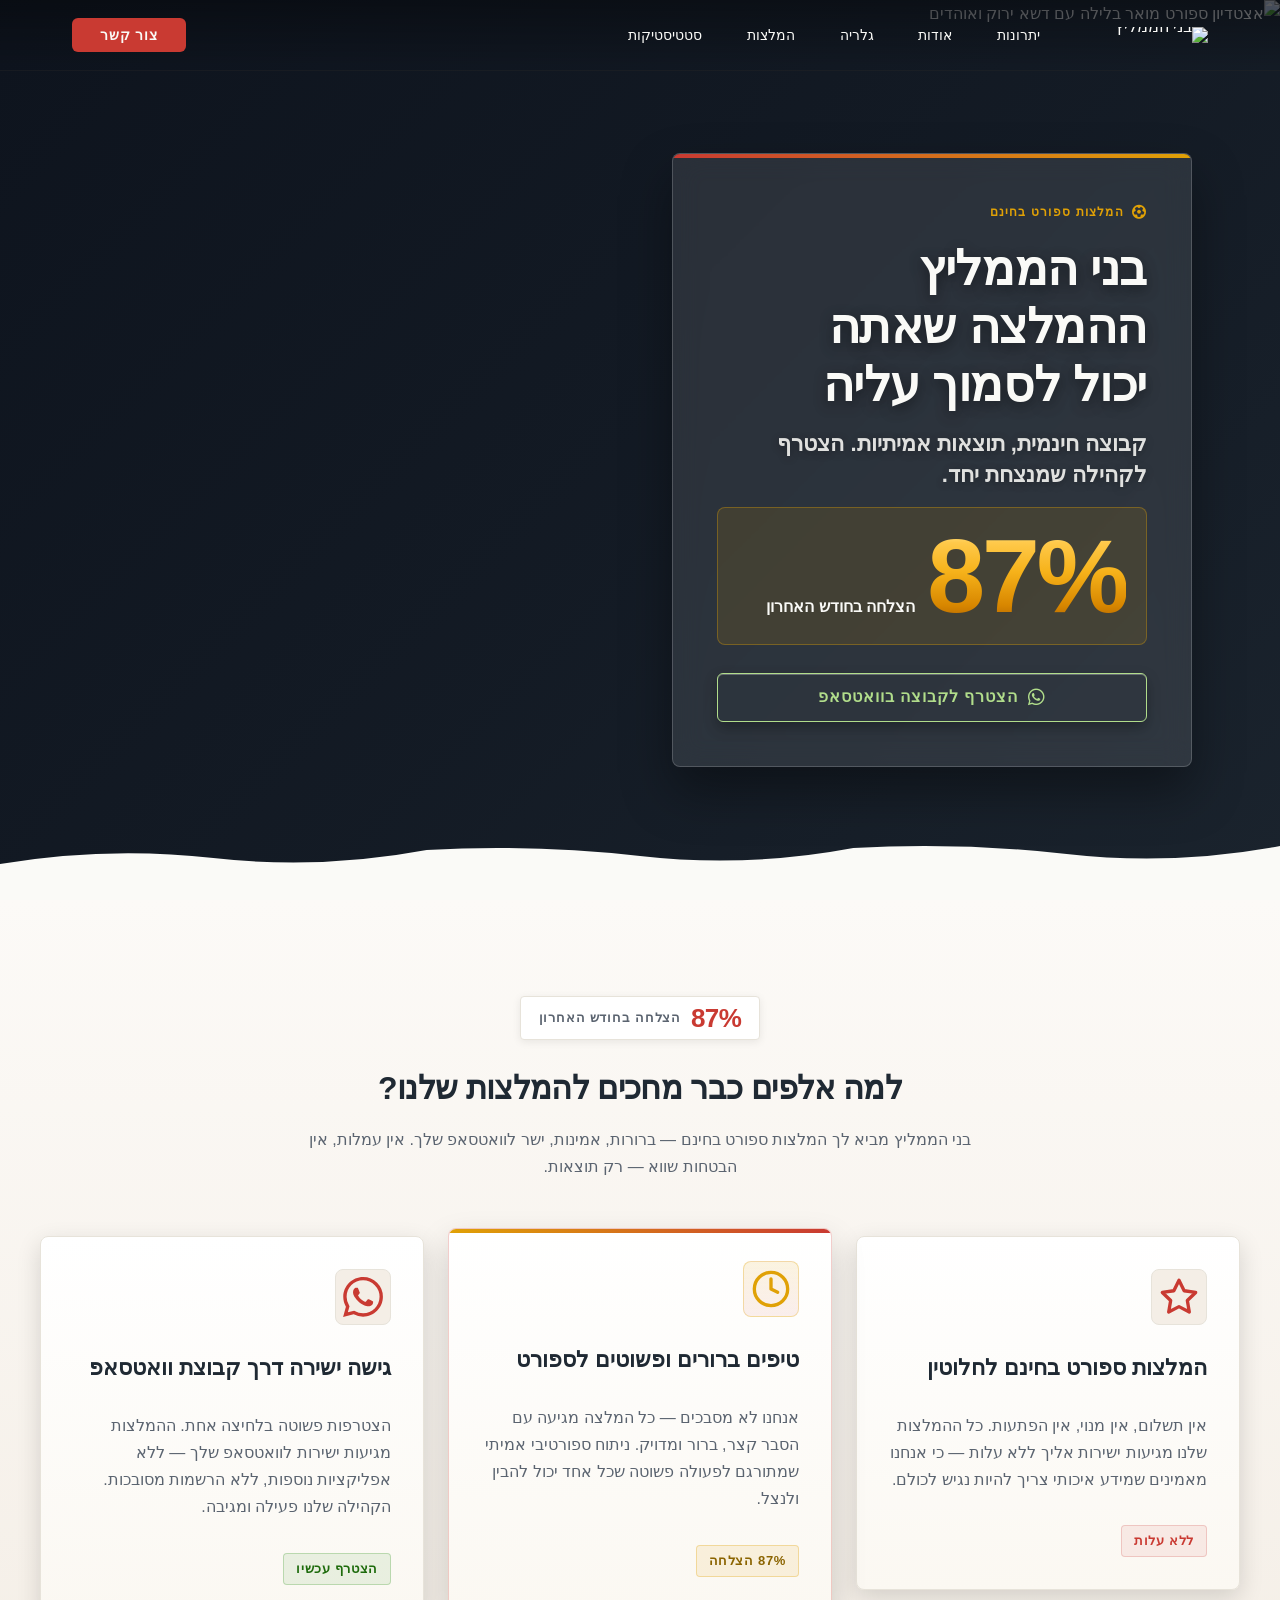
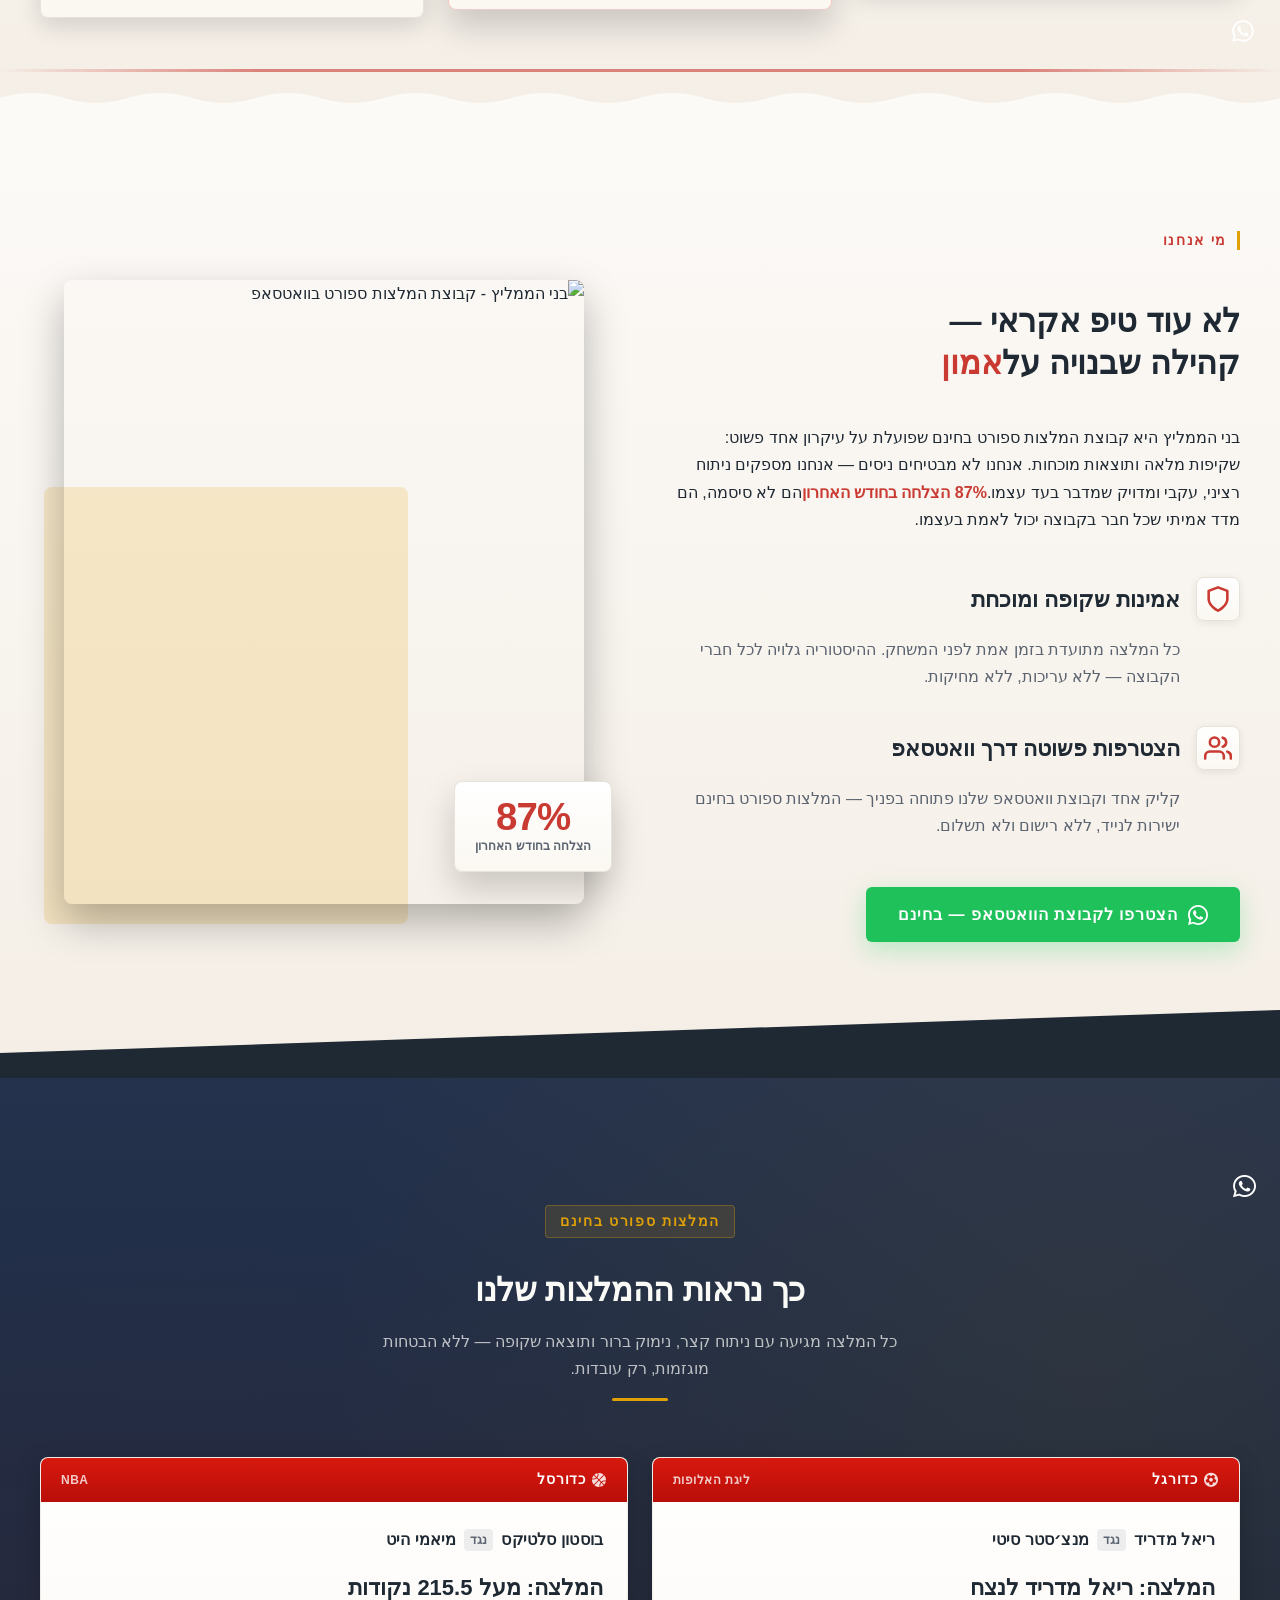
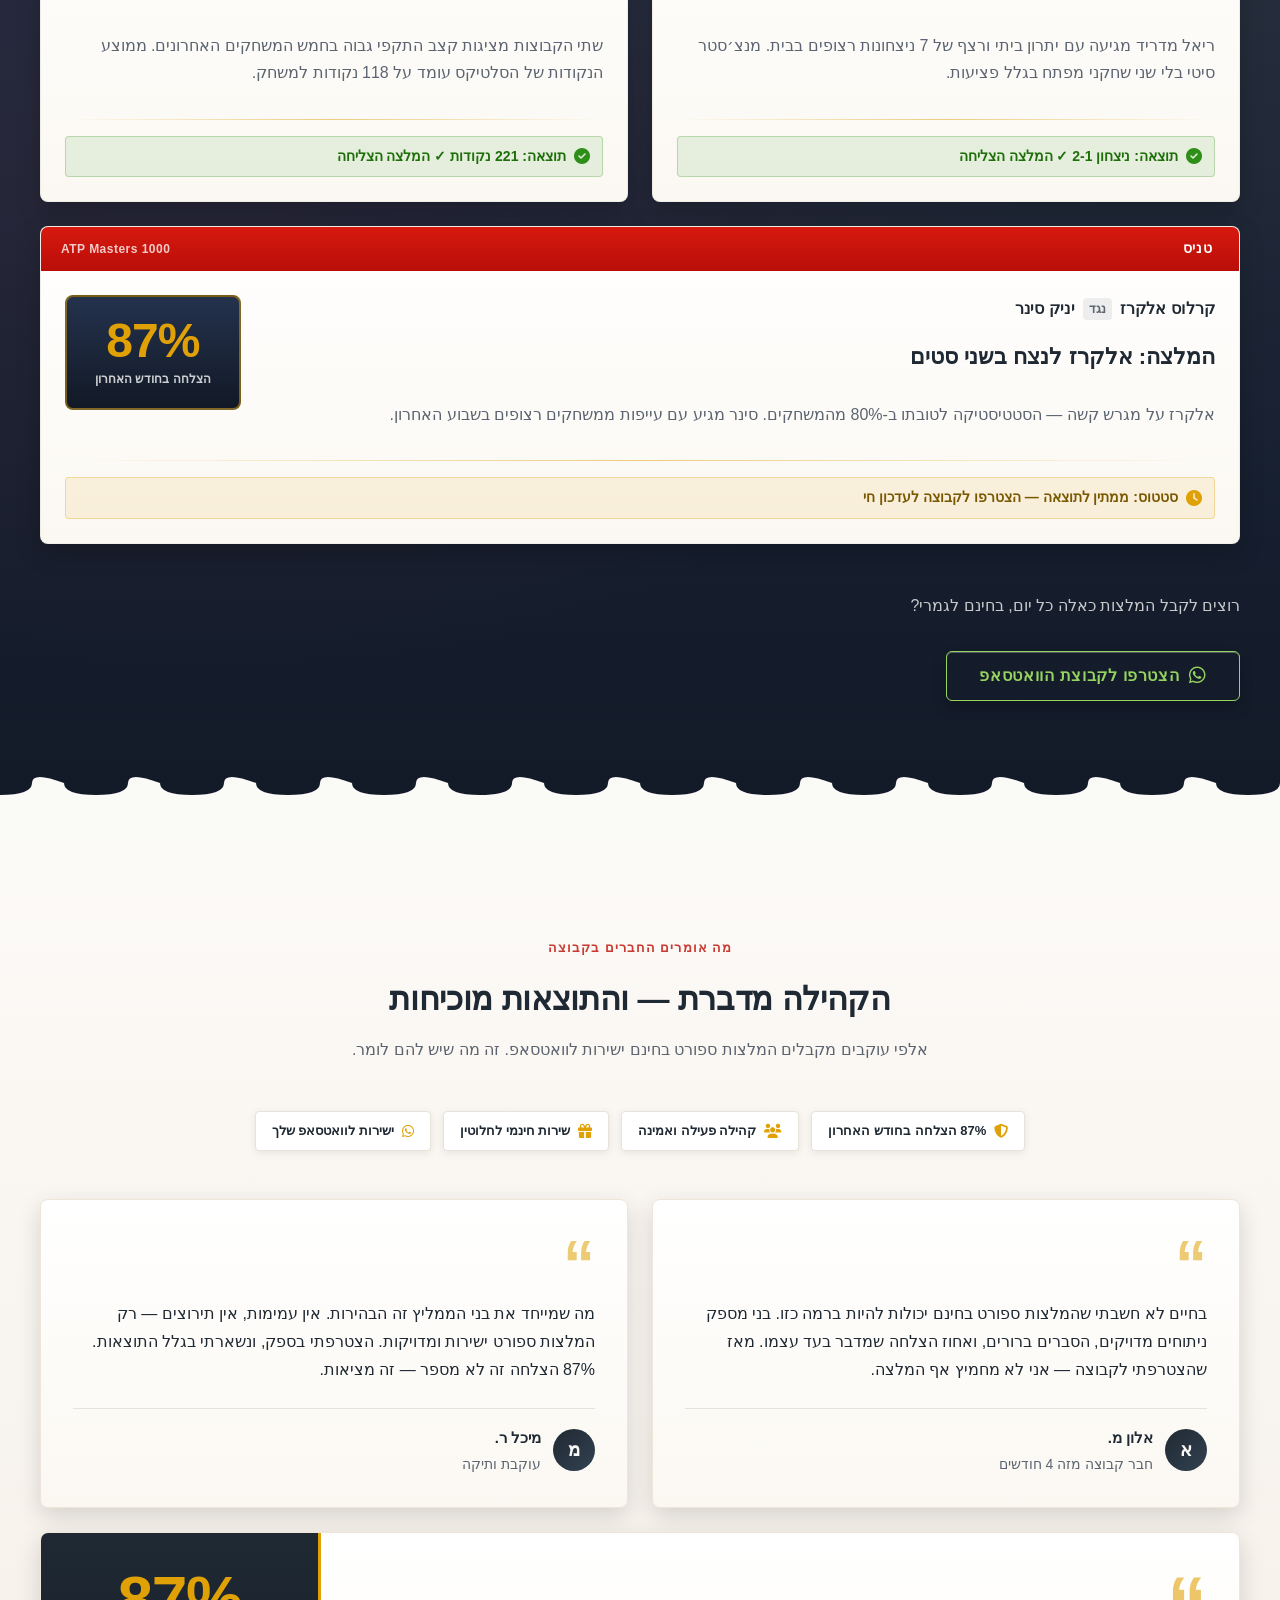
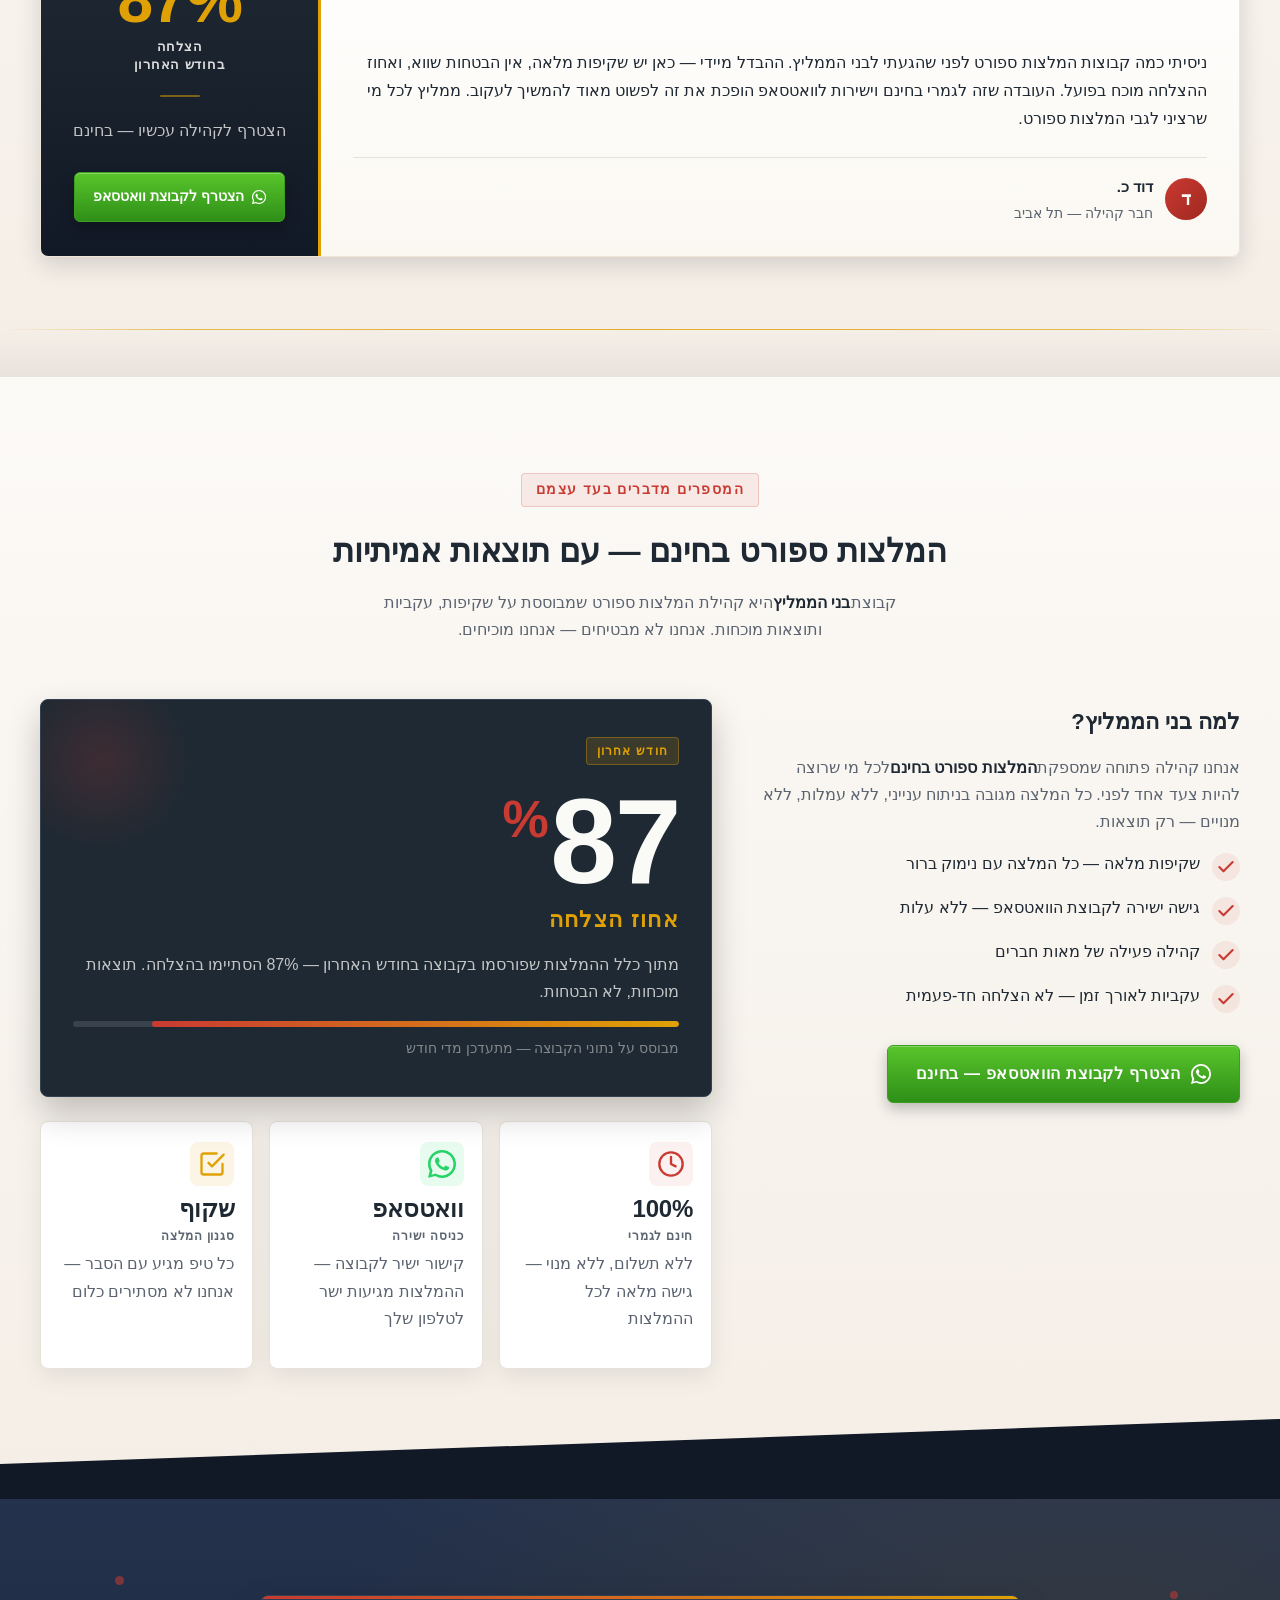
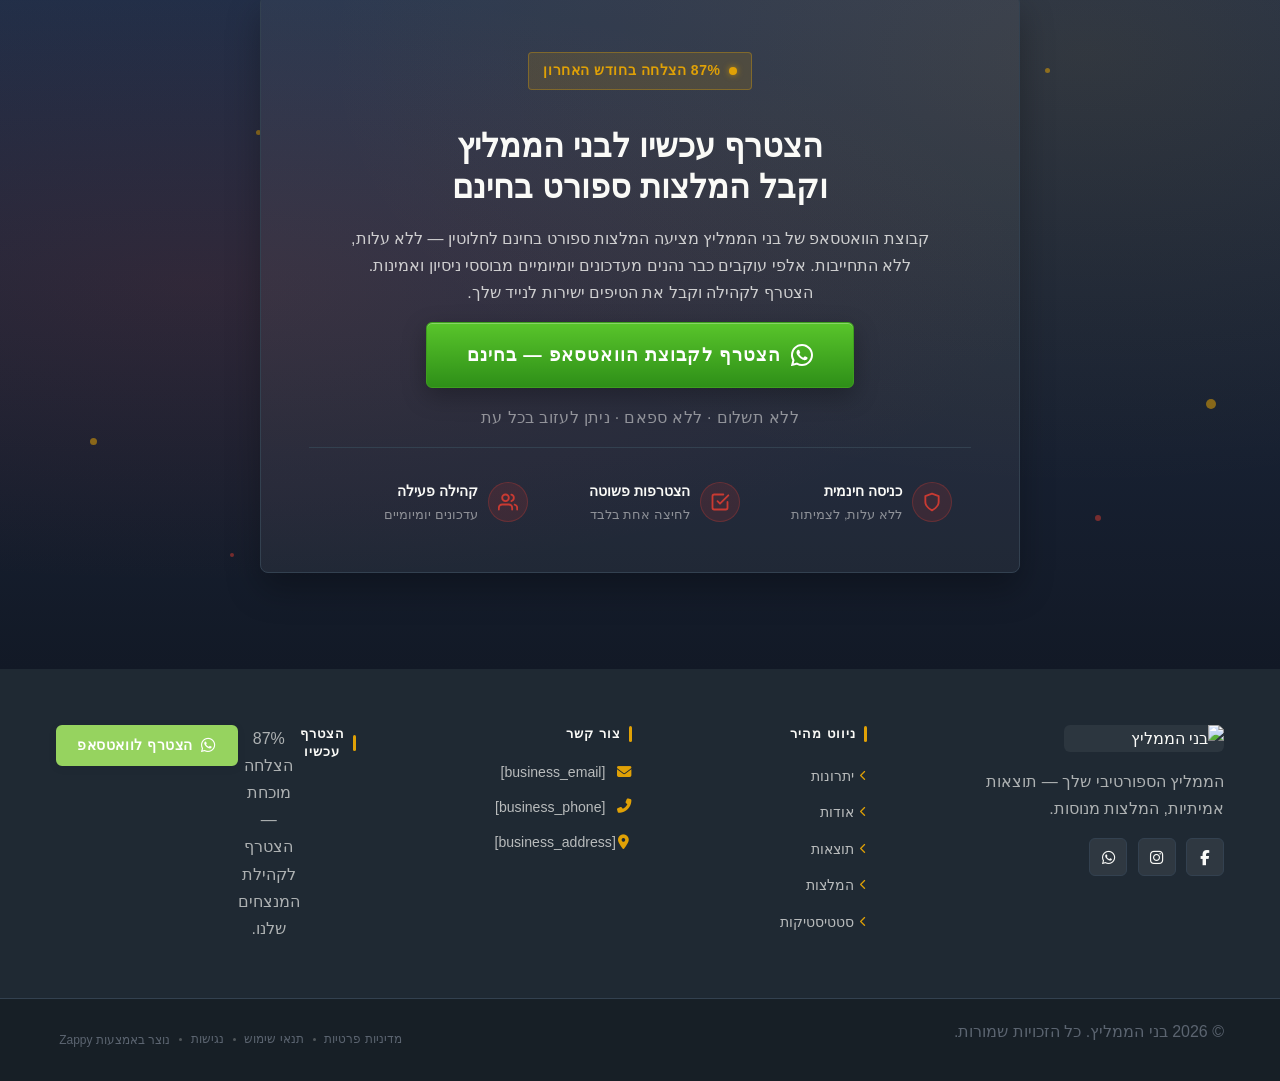
==== commit a5cd51ca: "Background sync: Progressive GitHub Sync" ====
--- a/public/index.html
+++ b/public/index.html
@@ -1 +1 @@
-<!doctype html><html dir="rtl" lang="he"><head><meta charset="UTF-8"><meta content="width=device-width,initial-scale=1" name="viewport"><meta content="index, follow" name="robots"><title>המלצות ספורט בחינם — בני הממליץ</title><meta content="A free sports recommendations group called &#39;Beni HaMemalitz&#39; (Beni the Recommender), boasting an impressive 87% success rate in the last month. The brand is bui" name="description"><meta content="המלצות ספורט בחינם, קבוצת וואטסאפ המלצות ספורט, טיפים לספורט ישראל, המלצות ספורט" name="keywords"><link href="/assets/favicon.ico" rel="icon" type="image/x-icon"><link href="/assets/favicon-16x16.png" rel="icon" type="image/png" sizes="16x16"><link href="/assets/favicon-32x32.png" rel="icon" type="image/png" sizes="32x32"><link href="/assets/favicon-48x48.png" rel="icon" type="image/png" sizes="48x48"><link href="/assets/favicon-192x192.png" rel="icon" type="image/png" sizes="192x192"><link href="/assets/favicon-512x512.png" rel="icon" type="image/png" sizes="512x512"><link href="/assets/apple-touch-icon.png" rel="apple-touch-icon"><script>!function(){"use strict";var t="ee9b711c-0c87-40ab-a0d4-803b7d81952b",e="https://api.zappy5.com/api/analytics/track",a=18e5,n=2592e6,o=!0,i=!0,r=!0;var s=function(){var e="zappy_visitor_"+t,a=null;try{if(a=localStorage.getItem(e)){var o=JSON.parse(a),i=Date.now();if(i-o.created<n)return o.lastSeen=i,localStorage.setItem(e,JSON.stringify(o)),o.id}}catch(t){console.warn("Zappy Analytics: LocalStorage not available")}var r="zv_"+Date.now()+"_"+Math.random().toString(36).substr(2,9);try{localStorage.setItem(e,JSON.stringify({id:r,created:Date.now(),lastSeen:Date.now()}))}catch(t){}return r}(),c=function(){var e="zappy_session_"+t,n=null;try{if(n=sessionStorage.getItem(e)){var o=JSON.parse(n),i=Date.now();if(i-o.timestamp<a)return o.timestamp=i,sessionStorage.setItem(e,JSON.stringify(o)),o.id}}catch(t){console.warn("Zappy Analytics: SessionStorage not available")}var r="zs_"+Date.now()+"_"+Math.random().toString(36).substr(2,9);try{sessionStorage.setItem(e,JSON.stringify({id:r,timestamp:Date.now()}))}catch(t){}return r}();function l(a,n){n=n||{};var o={website_id:t,event_type:a,page_path:window.location.pathname,referrer:document.referrer||"direct",visitor_id:s,session_id:c,metadata:n};if(navigator.sendBeacon){var i=new Blob([JSON.stringify(o)],{type:"application/json"});navigator.sendBeacon(e,i)}else fetch(e,{method:"POST",headers:{"Content-Type":"application/json"},body:JSON.stringify(o),keepalive:!0}).catch(function(t){console.warn("Zappy Analytics: Failed to track event",t)})}o&&l("pageview",{title:document.title,url:window.location.href}),i&&document.addEventListener("click",function(t){var e=t.target;if("BUTTON"===e.tagName||e.closest("button")){var a="BUTTON"===e.tagName?e:e.closest("button");l("click",{element:"button",text:a.textContent.trim().substring(0,100),id:a.id||null,class:a.className||null})}else if("A"===e.tagName||e.closest("a")){var n="A"===e.tagName?e:e.closest("a");l("navigation",{element:"link",text:n.textContent.trim().substring(0,100),href:n.href,external:n.hostname!==window.location.hostname})}},!0),r&&document.addEventListener("submit",function(t){var e=t.target;l("form_submit",{form_id:e.id||null,form_name:e.name||null,form_action:e.action||null,form_method:e.method||"GET"})},!0);var d=Date.now();window.addEventListener("beforeunload",function(){l("page_unload",{time_on_page:Math.floor((Date.now()-d)/1e3),page_path:window.location.pathname})}),window.zappyAnalytics={track:l,getVisitorId:function(){return s},getSessionId:function(){return c}}}()</script><meta content="המלצות ספורט בחינם — בני הממליץ" property="og:title"><meta content="A free sports recommendations group called 'Beni HaMemalitz' (Beni the Recommender), boasting an impressive 87% success rate in the last month. The brand is bui" property="og:description"><meta content="website" property="og:type"><meta content="he_IL" property="og:locale"><meta content="summary_large_image" name="twitter:card"><meta content="המלצות ספורט בחינם — בני הממליץ" name="twitter:title"><meta content="A free sports recommendations group called 'Beni HaMemalitz' (Beni the Recommender), boasting an impressive 87% success rate in the last month. The brand is bui" name="twitter:description"><link href="https://cdnjs.cloudflare.com/ajax/libs/font-awesome/6.4.0/css/all.min.css" rel="stylesheet"><link href="/assets/favicon.ico" rel="icon" type="image/x-icon"><link href="/assets/favicon-16x16.png" rel="icon" type="image/png" sizes="16x16"><link href="/assets/favicon-32x32.png" rel="icon" type="image/png" sizes="32x32"><link href="/assets/favicon-48x48.png" rel="icon" type="image/png" sizes="48x48"><link href="/assets/favicon-192x192.png" rel="icon" type="image/png" sizes="192x192"><link href="/assets/favicon-512x512.png" rel="icon" type="image/png" sizes="512x512"><link href="/assets/apple-touch-icon.png" rel="apple-touch-icon"><link href="https://cdn.jsdelivr.net/npm/vanilla-cookieconsent@3/dist/cookieconsent.css" rel="stylesheet"><script src="https://cdn.jsdelivr.net/npm/vanilla-cookieconsent@3/dist/cookieconsent.umd.js"></script><script src="https://cdn.jsdelivr.net/gh/mickidum/acc_toolbar/acctoolbar/acctoolbar.min.js"></script><link href="/styles.css" rel="stylesheet"><style id="zappy-dropdown-submenu-styles">#navMenu li:has(.sub-menu),.nav-menu li:has(.sub-menu),.navbar li:has(.sub-menu),nav li:has(.sub-menu){position:relative}#navMenu .sub-menu,.nav-menu .sub-menu,.navbar .sub-menu,nav .sub-menu{display:block!important;position:absolute!important;top:100%;left:0;min-width:220px;background:#fff;border-radius:8px;box-shadow:0 8px 25px rgba(0,0,0,.15);padding:8px 0;opacity:0;visibility:hidden;transform:translateY(10px);transition:all .3s ease;z-index:1000;list-style:none;pointer-events:none}#navMenu li:hover>.sub-menu,.nav-menu li:hover>.sub-menu,.navbar li:hover>.sub-menu,nav li:hover>.sub-menu{opacity:1!important;visibility:visible!important;transform:translateY(0)!important;pointer-events:auto!important}.sub-menu li{list-style:none;margin:0;padding:0}.sub-menu a{display:block!important;padding:10px 16px!important;color:var(--text-dark,#333)!important;font-weight:500;text-decoration:none;white-space:nowrap;transition:background-color .2s}.sub-menu a:hover{background-color:#f5f5f5}[dir=rtl] .nav-menu .sub-menu,[dir=rtl] .navbar .sub-menu,[dir=rtl] nav .sub-menu,html[lang=ar] .nav-menu .sub-menu,html[lang=ar] .navbar .sub-menu,html[lang=ar] nav .sub-menu,html[lang=he] .nav-menu .sub-menu,html[lang=he] .navbar .sub-menu,html[lang=he] nav .sub-menu{left:auto!important;right:0!important}.sub-menu:empty,.sub-menu:not(:has(li)),.sub-menu:not(:has(li:not(.zappy-hidden-menu-item))){display:none!important;opacity:0!important;visibility:hidden!important;pointer-events:none!important}li:has(.menu-group-title):hover>.sub-menu{opacity:1!important;visibility:visible!important;transform:translateY(0)!important;pointer-events:auto!important}#navMenu>li>.menu-group-title,.nav-menu>li>.menu-group-title{display:inline-block;padding:.5rem 1rem;cursor:default;user-select:none}@media (max-width:768px){#navMenu .sub-menu,.nav-menu .sub-menu,.navbar .sub-menu,nav .sub-menu{position:static!important;transform:none!important;box-shadow:none!important;background:0 0!important;max-height:0;overflow:hidden;opacity:0;visibility:hidden;transition:max-height .3s ease,opacity .3s ease;padding:0!important;border-radius:0!important}.sub-menu.mobile-expanded{max-height:500px!important;opacity:1!important;visibility:visible!important;padding:8px 0 8px 16px!important}[dir=rtl] .sub-menu.mobile-expanded,html[lang=he] .sub-menu.mobile-expanded{padding:8px 16px 8px 0!important}#navMenu li:hover>.sub-menu,.nav-menu li:hover>.sub-menu,.navbar li:hover>.sub-menu,nav li:hover>.sub-menu{opacity:0;visibility:hidden;pointer-events:none}#navMenu li>.sub-menu.mobile-expanded,.nav-menu li>.sub-menu.mobile-expanded,.navbar li>.sub-menu.mobile-expanded,nav li>.sub-menu.mobile-expanded{opacity:1!important;visibility:visible!important;pointer-events:auto!important}#navMenu li:has(.sub-menu),.nav-menu li:has(.sub-menu),.navbar li:has(.sub-menu),nav li:has(.sub-menu){display:flex!important;flex-wrap:wrap!important;align-items:center!important;position:relative!important;min-height:44px!important}#navMenu li:has(.sub-menu)>a,.nav-menu li:has(.sub-menu)>a,.navbar li:has(.sub-menu)>a,nav li:has(.sub-menu)>a{flex:1!important;min-width:0!important}#navMenu li:has(.sub-menu)>.menu-group-title,.nav-menu li:has(.sub-menu)>.menu-group-title,.navbar li:has(.sub-menu)>.menu-group-title,nav li:has(.sub-menu)>.menu-group-title{flex:1!important;min-width:0!important;padding:0!important;line-height:inherit!important}#navMenu li:has(.sub-menu)>.sub-menu,.nav-menu li:has(.sub-menu)>.sub-menu,.navbar li:has(.sub-menu)>.sub-menu,nav li:has(.sub-menu)>.sub-menu{flex-basis:100%!important;width:100%!important}#navMenu li:has(.sub-menu)>a [class*=arrow],#navMenu li:has(.sub-menu)>a [class*=chevron],.nav-menu li:has(.sub-menu)>a .fa-angle-down,.nav-menu li:has(.sub-menu)>a .fa-chevron-down,.nav-menu li:has(.sub-menu)>a [class*=arrow],.nav-menu li:has(.sub-menu)>a [class*=chevron],nav li:has(.sub-menu)>a [class*=arrow],nav li:has(.sub-menu)>a [class*=chevron]{display:none!important;visibility:hidden!important}.mobile-submenu-toggle{display:flex!important;align-items:center!important;justify-content:center!important;width:44px!important;height:auto!important;background:0 0!important;border:none!important;cursor:pointer!important;color:var(--text-dark)!important;position:static!important;flex-shrink:0!important;align-self:stretch!important;z-index:2!important;padding:0!important;margin:0!important}.mobile-submenu-toggle::after{content:''!important;width:0!important;height:0!important;border-left:6px solid transparent!important;border-right:6px solid transparent!important;border-top:7px solid currentColor!important;transition:transform .3s ease!important}.mobile-submenu-toggle.expanded::after{transform:rotate(180deg)!important}.sub-menu a{padding:10px 0!important;display:block!important;color:var(--text-dark)!important}.navbar .sub-menu li a,.zappy-products-dropdown .sub-menu a,nav.navbar .sub-menu li a{color:var(--text-dark)!important}}@media (min-width:769px){.mobile-submenu-toggle{display:none!important}}</style><style id="mobile-lang-menu-deployed-css">@media (max-width:768px){.lang-switcher,.nav-container .lang-switcher,.nav-cta-container .lang-switcher,.nav-ecommerce-icons .lang-switcher,.nav-icons-left .lang-switcher,.navbar .lang-switcher,.navbar .nav-cta-container .lang-switcher{display:none!important}.mobile-lang-menu{width:100%;border-top:1px solid rgba(128,128,128,.2);padding:8px 0 0 0;margin-top:8px}.mobile-lang-toggle{display:flex!important;align-items:center;justify-content:space-between;width:100%;padding:12px 16px;background:0 0;border:none;cursor:pointer;font-size:15px;color:inherit;font-family:inherit}.mobile-lang-toggle::after{content:'';display:inline-block;width:8px;height:8px;border-right:2px solid currentColor;border-bottom:2px solid currentColor;transform:rotate(45deg);transition:transform .3s ease;margin-left:8px}.mobile-lang-toggle.expanded::after{transform:rotate(-135deg)}.mobile-lang-options{max-height:0;overflow:hidden;transition:max-height .3s ease}.mobile-lang-options.expanded{max-height:300px}.mobile-lang-option{display:flex!important;align-items:center;gap:10px;padding:10px 24px;text-decoration:none;color:inherit;font-size:14px;font-family:inherit}.mobile-lang-option:hover{background:rgba(128,128,128,.1)}.mobile-lang-option.active{font-weight:600;opacity:.7;pointer-events:none}.mobile-lang-option img{width:20px;height:20px;border-radius:50%}}@media (min-width:769px){.mobile-lang-menu{display:none!important}}</style><style id="zappy-widget-visibility">#mic-access-tool-box,#mic-access-tool-general-button,#mic-init-access-tool #mic-access-tool-box,#mic-init-access-tool #mic-access-tool-general-button,#mic-init-access-tool .mic-access-tool-general-button,._access-icon,._access-menu,.mic-access-tool-box,.mic-access-tool-general-button,div[id*=mic-access-tool-box]{display:none!important;visibility:hidden!important;opacity:0!important;pointer-events:none!important}</style></head><body><nav class="navbar" dir="rtl"><button aria-label="Menu" class="mobile-toggle" id="mobileToggle"><svg viewBox="0 0 24 24" height="24" width="24" fill="none" class="hamburger-icon"><path d="M3 12h18M3 6h18M3 18h18" stroke="currentColor" stroke-linecap="round" stroke-width="2"></path></svg><svg viewBox="0 0 24 24" height="24" width="24" fill="none" class="close-icon" style="display:none"><path d="M18 6L6 18M6 6l12 12" stroke="currentColor" stroke-linecap="round" stroke-width="2"></path></svg></button><button aria-label="Call" class="phone-header-btn" data-phone="[business_phone]"><svg viewBox="0 0 24 24" height="20" width="20" fill="currentColor"><path d="M22 16.92v3a2 2 0 0 1-2.18 2 19.79 19.79 0 0 1-8.63-3.07 19.5 19.5 0 0 1-6-6 19.79 19.79 0 0 1-3.07-8.67A2 2 0 0 1 4.11 2h3a2 2 0 0 1 2 1.72 12.84 12.84 0 0 0 .7 2.81 2 2 0 0 1-.45 2.11L8.09 9.91a16 16 0 0 0 6 6l1.27-1.27a2 2 0 0 1 2.11-.45 12.84 12.84 0 0 0 2.81.7A2 2 0 0 1 22 16.92z"></path></svg></button><div class="nav-container"><div class="nav-right-group"><div class="nav-brand"><a href="/" class="logo-link"><img alt="בני הממליץ" class="logo" src="/assets/business-logo.webp"></a></div><ul class="nav-menu" id="navMenu"><li><a href="#features">יתרונות</a></li><li><a href="#about">אודות</a></li><li><a href="#showcase">גלריה</a></li><li><a href="#testimonials">המלצות</a></li><li><a href="#stats">סטטיסטיקות</a></li></ul></div><div class="nav-cta-container"><a href="#cta" class="nav-cta-btn">צור קשר</a></div></div></nav><script>window.addEventListener("load",function(){const e=document.querySelector(".navbar, nav, header");if(!e)return void console.log("[Navbar] Navbar element not found");let t=document.getElementById("mobileToggle")||document.querySelector(".mobile-toggle")||document.querySelector(".hamburger")||document.querySelector(".hamburger-menu")||document.querySelector(".menu-toggle")||document.querySelector(".burger-menu")||document.querySelector('[aria-label="Menu"]')||document.querySelector('[aria-label="תפריט"]');const o=document.querySelector(".phone-header-btn"),n=window.getComputedStyle(e);let r=n.backgroundColor;if(console.log("[Navbar] Initial navbar background:",r),"transparent"===r||"rgba(0, 0, 0, 0)"===r||r.startsWith("rgba")&&r.includes(", 0)")){const e=n.backgroundImage;if(e&&"none"!==e)console.log("[Navbar] Navbar has background image/gradient, using dark text"),r="rgb(240, 240, 240)";else{const e=window.getComputedStyle(document.body).backgroundColor;console.log("[Navbar] Navbar transparent, using body background:",e),r=e}}const i=r.match(/\d+/g);if(i&&i.length>=3){const e=(.299*parseInt(i[0])+.587*parseInt(i[1])+.114*parseInt(i[2]))/255;console.log("[Navbar] Mobile button colors preserved from Claude CSS (luminance:",e.toFixed(2)+")");const n=document.createElement("style");n.id="zappy-mobile-nav-fix";document.documentElement.lang;document.documentElement.dir,n.textContent='\n        /* Hide mobile buttons on desktop, show only on mobile */\n        @media (min-width: 769px) {\n          .mobile-toggle,\n          .phone-header-btn {\n            display: none !important;\n          }\n        }\n        \n        /* Show and position mobile buttons correctly on mobile */\n        @media (max-width: 768px) {\n          .mobile-toggle,\n          .phone-header-btn {\n            position: absolute !important;\n            top: 50% !important;\n            transform: translateY(-50%) !important;\n            z-index: 1001 !important;\n            display: flex !important;\n            align-items: center !important;\n            justify-content: center !important;\n            width: 36px !important;\n            height: 36px !important;\n            border-radius: 50% !important;\n            border: none !important;\n            cursor: pointer !important;\n            padding: 6px !important;\n            background: none !important;\n            color: var(--nav-text, var(--text-dark)) !important;\n          }\n          \n          /* LTR positioning (default): hamburger LEFT, phone RIGHT */\n          html:not([dir="rtl"]):not([lang="he"]):not([lang="ar"]) .mobile-toggle,\n          html[dir="ltr"] .mobile-toggle {\n            left: 12px !important;\n            right: auto !important;\n          }\n          html:not([dir="rtl"]):not([lang="he"]):not([lang="ar"]) .phone-header-btn,\n          html[dir="ltr"] .phone-header-btn {\n            right: 12px !important;\n            left: auto !important;\n          }\n          \n          /* RTL positioning: hamburger RIGHT, phone LEFT */\n          html[dir="rtl"] .mobile-toggle,\n          html[lang="he"] .mobile-toggle,\n          html[lang="ar"] .mobile-toggle {\n            right: 12px !important;\n            left: auto !important;\n          }\n          html[dir="rtl"] .phone-header-btn,\n          html[lang="he"] .phone-header-btn,\n          html[lang="ar"] .phone-header-btn {\n            left: 12px !important;\n            right: auto !important;\n          }\n          \n          /* CRITICAL: Ensure nav-container has min-height on mobile */\n          /* All children are positioned absolutely/fixed on mobile, so height:auto collapses to 0 */\n          .nav-container {\n            min-height: 70px !important;\n            position: relative !important;\n          }\n          \n          /* Ensure SVG icons are properly sized and inherit color */\n          .mobile-toggle svg,\n          .phone-header-btn svg {\n            width: 24px !important;\n            height: 24px !important;\n            /* Don\'t force display - let JavaScript control hamburger/close toggle */\n          }\n          \n          /* Reset nav-cta-container on mobile - remove desktop box-shadow/padding */\n          /* that creates a visible ghost box when CTA button is hidden */\n          .nav-cta-container {\n            box-shadow: none !important;\n            padding: 0 !important;\n          }\n          \n          /* Hide nav-cta-container entirely on mobile when there\'s no lang-switcher */\n          /* (only the CTA button is inside, and it\'s hidden on mobile) */\n          .nav-cta-container:not(:has(.lang-switcher)) {\n            display: none !important;\n          }\n          \n          /* CRITICAL: Prevent hero image fade gradient from bleeding over headline text */\n          /* The .image-fade-gradient has bottom: -30px (extends below parent) */\n          /* On mobile stacked layout, this overlaps the h1 text below the image */\n          .hero-image-column {\n            overflow: hidden !important;\n          }\n          .image-fade-gradient {\n            bottom: 0 !important;\n          }\n          \n          /* Hide desktop language switcher on mobile - hamburger menu handles it */\n          /* High specificity to override stored CSS */\n          .lang-switcher,\n          .nav-cta-container .lang-switcher,\n          .nav-container .lang-switcher,\n          .navbar .lang-switcher,\n          .navbar .nav-cta-container .lang-switcher {\n            display: none !important;\n          }\n        }\n      ';const r=document.getElementById("zappy-mobile-nav-fix");r&&r.remove(),document.head.appendChild(n),console.log("[Navbar] Critical CSS injected for mobile nav positioning");const l=window.innerWidth<=768;if(t){const e=t.querySelector(".hamburger-icon"),o=t.querySelector(".close-icon");e&&(e.style.setProperty("width","24px","important"),e.style.setProperty("height","24px","important"),e.style.setProperty("display","block","important")),o&&(o.style.setProperty("width","24px","important"),o.style.setProperty("height","24px","important"),o.style.setProperty("display","none","important")),l?(t.style.setProperty("position","absolute","important"),t.style.setProperty("top","50%","important"),t.style.setProperty("transform","translateY(-50%)","important"),t.style.setProperty("z-index","1001","important"),t.style.removeProperty("left"),t.style.removeProperty("right"),console.log("[Navbar] Mobile toggle positioning applied (mobile viewport)")):(t.style.removeProperty("position"),t.style.removeProperty("top"),t.style.removeProperty("transform"),t.style.removeProperty("z-index"),t.style.removeProperty("left"),t.style.removeProperty("right"),console.log("[Navbar] Desktop viewport - cleared mobile toggle inline positioning"))}if(o){const e=o.querySelector("svg");e&&(e.style.width="24px",e.style.height="24px",e.setAttribute("width","24"),e.setAttribute("height","24")),l?(o.style.setProperty("position","absolute","important"),o.style.setProperty("top","50%","important"),o.style.setProperty("transform","translateY(-50%)","important"),o.style.setProperty("z-index","1001","important"),o.style.removeProperty("left"),o.style.removeProperty("right"),console.log("[Navbar] Phone button positioning applied (mobile viewport)")):(o.style.removeProperty("position"),o.style.removeProperty("top"),o.style.removeProperty("transform"),o.style.removeProperty("z-index"),o.style.removeProperty("left"),o.style.removeProperty("right"),console.log("[Navbar] Desktop viewport - cleared phone button inline positioning"))}}else console.log("[Navbar] Could not parse background color:",r);t=document.getElementById("mobileToggle")||document.querySelector(".mobile-toggle")||document.querySelector(".hamburger")||document.querySelector(".hamburger-menu")||document.querySelector(".menu-toggle")||document.querySelector(".burger-menu")||document.querySelector('[aria-label="Menu"]')||document.querySelector('[aria-label="תפריט"]');const l=document.getElementById("navMenu")||document.querySelector(".nav-menu")||document.querySelector(".nav-links")||document.querySelector("nav ul:not(.submenu)");if(!t||!l)return void console.log("[Navbar] Mobile toggle or menu not found:",{toggle:!!t,menu:!!l});l.id||(l.id="navMenu"),console.log("[Navbar] Initializing mobile menu...");const a=t.cloneNode(!0);t.parentNode.replaceChild(a,t),a.addEventListener("click",function(e){e.preventDefault(),e.stopPropagation();const t=this.querySelector(".hamburger-icon"),o=this.querySelector(".close-icon");l.classList.contains("active")?(l.classList.remove("active"),t&&t.style.setProperty("display","block","important"),o&&o.style.setProperty("display","none","important"),document.body.style.overflow="",console.log("[Navbar] Menu closed")):(l.classList.add("active"),t&&t.style.setProperty("display","none","important"),o&&o.style.setProperty("display","block","important"),document.body.style.overflow="hidden",console.log("[Navbar] Menu opened"))}),l.querySelectorAll("a").forEach(function(e){e.addEventListener("click",function(){if("#"===this.getAttribute("href"))return;const e=a.querySelector(".hamburger-icon"),t=a.querySelector(".close-icon");l.classList.remove("active"),e&&e.style.setProperty("display","block","important"),t&&t.style.setProperty("display","none","important"),document.body.style.overflow="",console.log("[Navbar] Menu closed (link clicked)")})});var s=l.querySelectorAll(".dropdown-toggle");s.forEach(function(e){e.addEventListener("click",function(e){e.preventDefault(),e.stopPropagation();var t=this.closest(".nav-dropdown");t&&(t.parentNode.querySelectorAll(".nav-dropdown.open").forEach(function(e){e!==t&&e.classList.remove("open")}),t.classList.toggle("open"),console.log("[Navbar] Dropdown toggled:",t.classList.contains("open")?"open":"closed"))})}),document.addEventListener("click",function(e){e.target.closest(".nav-dropdown")||document.querySelectorAll(".nav-dropdown.open").forEach(function(e){e.classList.remove("open")})}),console.log("[Navbar] Dropdown handlers initialized for "+s.length+" dropdowns"),o&&o.addEventListener("click",function(){const e=document.querySelectorAll('a[href^="tel:"]'),t=e.length>0?e[0].getAttribute("href").replace("tel:",""):"[business_phone]";window.location.href="tel:"+t,console.log("[Navbar] Phone button clicked")}),console.log("[Navbar] Mobile menu initialized successfully");const p=function(){const e=document.querySelector(".whatsapp-float");e&&(window.innerWidth>=769?(e.style.setProperty("display","none","important"),e.style.setProperty("visibility","hidden","important"),e.style.setProperty("opacity","0","important"),e.style.setProperty("pointer-events","none","important"),console.log("[WhatsApp] Button hidden on desktop")):(e.style.removeProperty("display"),e.style.removeProperty("visibility"),e.style.removeProperty("opacity"),e.style.removeProperty("pointer-events"),console.log("[WhatsApp] Button visible on mobile")))};let c;p(),window.addEventListener("resize",function(){clearTimeout(c),c=setTimeout(p,100)})})</script><main><section class="index-hero-section" data-layout-spec="בית-hero" dir="rtl" id="hero" data-hero-type="fullscreen-scrim"><div class="index-hero-bg"><img alt="אצטדיון ספורט מואר בלילה עם דשא ירוק ואוהדים" class="zappy-editable-image" src="/assets/site-index-hero-image-1.webp" data-element-id="img-1774727957556-zq7kiatjz" data-element-type="image" data-context="Dramatic wide-angle stadium at night with bright floodlights illuminating a lush green football pitch, crowd in the background, atmosphere of excitement and anticipation, photorealistic, cinematic sports photography, high contrast lighting, Israeli sports context" data-placeholder="index-hero-image-1" height="700" width="1200" data-hero-background="true" data-hero-bg="true"></div><div class="index-hero-scrim" aria-hidden="true"></div><div class="index-hero-container"><div class="index-hero-card"><div class="index-hero-ribbon" aria-hidden="true"></div><div class="index-hero-brand-label"><span class="index-hero-brand-icon"><i class="fa-solid fa-futbol" data-element-id="icon-1774727957555-v536m8z8i" data-element-type="icon" data-icon-type="fontawesome"></i></span><span>המלצות ספורט בחינם</span></div><h1 class="index-hero-h1">בני הממליץ&nbsp;<br>ההמלצה שאתה<br>יכול לסמוך עליה</h1><h3 class="index-hero-subtitle">קבוצה חינמית, תוצאות אמיתיות. הצטרף לקהילה שמנצחת יחד.</h3><div class="index-hero-stat-block"><div class="index-hero-stat-number">87%</div><div class="index-hero-stat-label">הצלחה בחודש האחרון</div></div><div class="index-hero-ctas" style="text-align:center !important;display:flex !important;justify-content:center !important;align-items:flex-start !important;width:100% !important"><a href="https://chat.whatsapp.com/FGF4bDCophv4e64rrxOBy3?mode=gi_t" class="btn btn-outline btn-secondary index-hero-btn-primary" target="_blank" rel="noopener noreferrer" data-element-id="btn-1774727957549-5px198ofg" data-element-type="button" data-native-element="true" style="border-color:rgb(177, 221, 139) !important;color:rgb(177, 221, 139) !important;outline:currentcolor;background-color:transparent !important;background-image:none !important" data-text-color="#cde8b5"><i class="fa-whatsapp fa-brands"></i>הצטרף לקבוצה בוואטסאפ</a></div></div></div><div class="index-hero-divider-wrapper"><svg viewBox="0 0 1200 72" aria-hidden="true" xmlns="http://www.w3.org/2000/svg" preserveAspectRatio="none"><path d="M0,72 L0,36 Q100,18 200,30 T400,22 Q500,16 600,28 T800,20 Q900,14 1000,26 T1200,18 L1200,72 Z" fill="#FAFAF7"></path></svg></div></section><section class="index-features-section" data-layout-spec="בית-features" dir="rtl" id="features"><div class="index-features-container"><div class="index-features-intro"><div class="index-features-proof-chip"><span class="proof-chip-number">87%</span><span class="proof-chip-label">הצלחה בחודש האחרון</span></div><h2 class="index-features-heading">למה אלפים כבר מחכים להמלצות שלנו?</h2><p class="index-features-subheading">בני הממליץ מביא לך המלצות ספורט בחינם — ברורות, אמינות, ישר לוואטסאפ שלך. אין עמלות, אין הבטחות שווא — רק תוצאות.</p></div><div class="index-features-grid" data-zappy-grid-align="start"><article class="index-feature-card" data-grid-item-index="0"><div class="index-feature-card-icon"><svg viewBox="0 0 24 24" aria-hidden="true" data-element-type="icon" data-icon-type="svg" height="40" width="40" fill="none" stroke="currentColor" stroke-linecap="round" stroke-linejoin="round" stroke-width="2" xmlns="http://www.w3.org/2000/svg"><path d="M12 2L15.09 8.26L22 9.27L17 14.14L18.18 21.02L12 17.77L5.82 21.02L7 14.14L2 9.27L8.91 8.26L12 2Z"></path></svg></div><div class="index-feature-card-content"><h3 class="index-feature-card-title">המלצות ספורט בחינם לחלוטין</h3><p class="index-feature-card-text">אין תשלום, אין מנוי, אין הפתעות. כל ההמלצות שלנו מגיעות ישירות אליך ללא עלות — כי אנחנו מאמינים שמידע איכותי צריך להיות נגיש לכולם.</p><div class="index-feature-card-tag">ללא עלות</div></div></article><article class="index-feature-card index-feature-card--featured" data-grid-item-index="1"><div class="index-feature-card-accent-bar"></div><div class="index-feature-card-icon index-feature-card-icon--accent"><svg viewBox="0 0 24 24" aria-hidden="true" data-element-type="icon" data-icon-type="svg" height="40" width="40" fill="none" stroke="currentColor" stroke-linecap="round" stroke-linejoin="round" stroke-width="2" xmlns="http://www.w3.org/2000/svg"><circle cx="12" cy="12" r="10"></circle><polyline points="12 6 12 12 16 14"></polyline></svg></div><div class="index-feature-card-content"><h3 class="index-feature-card-title">טיפים ברורים ופשוטים לספורט</h3><p class="index-feature-card-text">אנחנו לא מסבכים — כל המלצה מגיעה עם הסבר קצר, ברור ומדויק. ניתוח ספורטיבי אמיתי שמתורגם לפעולה פשוטה שכל אחד יכול להבין ולנצל.</p><div class="index-feature-card-tag index-feature-card-tag--gold">87% הצלחה</div></div></article><article class="index-feature-card" data-grid-item-index="2"><div class="index-feature-card-icon"><svg viewBox="0 0 24 24" aria-hidden="true" data-element-type="icon" data-icon-type="svg" height="40" width="40" fill="currentColor" xmlns="http://www.w3.org/2000/svg"><path d="M17.472 14.382c-.297-.149-1.758-.867-2.03-.967-.273-.099-.471-.148-.67.15-.197.297-.767.966-.94 1.164-.173.199-.347.223-.644.075-.297-.15-1.255-.463-2.39-1.475-.883-.788-1.48-1.761-1.653-2.059-.173-.297-.018-.458.13-.606.134-.133.298-.347.446-.52.149-.174.198-.298.298-.497.099-.198.05-.371-.025-.52-.075-.149-.669-1.612-.916-2.207-.242-.579-.487-.5-.669-.51-.173-.008-.371-.01-.57-.01-.198 0-.52.074-.792.372-.272.297-1.04 1.016-1.04 2.479 0 1.462 1.065 2.875 1.213 3.074.149.198 2.096 3.2 5.077 4.487.709.306 1.262.489 1.694.625.712.227 1.36.195 1.871.118.571-.085 1.758-.719 2.006-1.413.248-.694.248-1.289.173-1.413-.074-.124-.272-.198-.57-.347m-5.421 7.403h-.004a9.87 9.87 0 01-5.031-1.378l-.361-.214-3.741.982.998-3.648-.235-.374a9.86 9.86 0 01-1.51-5.26c.001-5.45 4.436-9.884 9.888-9.884 2.64 0 5.122 1.03 6.988 2.898a9.825 9.825 0 012.893 6.994c-.003 5.45-4.437 9.884-9.885 9.884m8.413-18.297A11.815 11.815 0 0012.05 0C5.495 0 .16 5.335.157 11.892c0 2.096.547 4.142 1.588 5.945L.057 24l6.305-1.654a11.882 11.882 0 005.683 1.448h.005c6.554 0 11.89-5.335 11.893-11.893a11.821 11.821 0 00-3.48-8.413Z"></path></svg></div><div class="index-feature-card-content"><h3 class="index-feature-card-title">גישה ישירה דרך קבוצת וואטסאפ</h3><p class="index-feature-card-text">הצטרפות פשוטה בלחיצה אחת. ההמלצות מגיעות ישירות לוואטסאפ שלך — ללא אפליקציות נוספות, ללא הרשמות מסובכות. הקהילה שלנו פעילה ומגיבה.</p><div class="index-feature-card-tag index-feature-card-tag--green">הצטרף עכשיו</div></div></article></div></div><div class="index-features-divider-wrapper"><div class="index-features-ribbon-line"></div><svg viewBox="0 0 1200 60" aria-hidden="true" xmlns="http://www.w3.org/2000/svg" preserveAspectRatio="none"><path d="M0,60 L0,28 Q30,18 60,28 Q90,38 120,28 Q150,18 180,28 Q210,38 240,28 Q270,18 300,28 Q330,38 360,28 Q390,18 420,28 Q450,38 480,28 Q510,18 540,28 Q570,38 600,28 Q630,18 660,28 Q690,38 720,28 Q750,18 780,28 Q810,38 840,28 Q870,18 900,28 Q930,38 960,28 Q990,18 1020,28 Q1050,38 1080,28 Q1110,18 1140,28 Q1170,38 1200,28 L1200,60 Z" fill="#FCFAF7"></path></svg></div><svg viewBox="0 0 24 24" aria-hidden="true" data-element-type="icon" data-icon-type="iconify" height="26" width="26" xmlns="http://www.w3.org/2000/svg" data-element-id="icon-1774787051853-belrxhjq4" class="iconify iconify--ic" data-icon="ic:baseline-whatsapp" data-iconify="ic:baseline-whatsapp" data-size-adjusted="true" role="img" style="width:26px !important;height:26px !important;display:inline-block;vertical-align:-0.125em;color:rgb(255, 255, 255)"><path d="M19.05 4.91A9.82 9.82 0 0 0 12.04 2c-5.46 0-9.91 4.45-9.91 9.91c0 1.75.46 3.45 1.32 4.95L2.05 22l5.25-1.38c1.45.79 3.08 1.21 4.74 1.21c5.46 0 9.91-4.45 9.91-9.91c0-2.65-1.03-5.14-2.9-7.01m-7.01 15.24c-1.48 0-2.93-.4-4.2-1.15l-.3-.18l-3.12.82l.83-3.04l-.2-.31a8.26 8.26 0 0 1-1.26-4.38c0-4.54 3.7-8.24 8.24-8.24c2.2 0 4.27.86 5.82 2.42a8.18 8.18 0 0 1 2.41 5.83c.02 4.54-3.68 8.23-8.22 8.23m4.52-6.16c-.25-.12-1.47-.72-1.69-.81c-.23-.08-.39-.12-.56.12c-.17.25-.64.81-.78.97c-.14.17-.29.19-.54.06c-.25-.12-1.05-.39-1.99-1.23c-.74-.66-1.23-1.47-1.38-1.72c-.14-.25-.02-.38.11-.51c.11-.11.25-.29.37-.43s.17-.25.25-.41c.08-.17.04-.31-.02-.43s-.56-1.34-.76-1.84c-.2-.48-.41-.42-.56-.43h-.48c-.17 0-.43.06-.66.31c-.22.25-.86.85-.86 2.07s.89 2.4 1.01 2.56c.12.17 1.75 2.67 4.23 3.74c.59.26 1.05.41 1.41.52c.59.19 1.13.16 1.56.1c.48-.07 1.47-.6 1.67-1.18c.21-.58.21-1.07.14-1.18s-.22-.16-.47-.28" fill="currentColor"></path></svg></section><section class="index-about-section" data-layout-spec="בית-about" dir="rtl" id="about"><div class="index-about-container"><div class="index-about-grid"><div class="index-about-content" style="text-align:center !important;display:flex !important;justify-content:center !important;align-items:flex-start !important;width:100% !important"><p class="zappy-editable"><span class="index-about-eyebrow">מי אנחנו</span></p><h2 class="index-about-heading">לא עוד טיפ אקראי —<br>קהילה שבנויה על<em>אמון</em></h2><p class="index-about-body">בני הממליץ היא קבוצת המלצות ספורט בחינם שפועלת על עיקרון אחד פשוט: שקיפות מלאה ותוצאות מוכחות. אנחנו לא מבטיחים ניסים — אנחנו מספקים ניתוח רציני, עקבי ומדויק שמדבר בעד עצמו.<strong>87% הצלחה בחודש האחרון</strong>הם לא סיסמה, הם מדד אמיתי שכל חבר בקבוצה יכול לאמת בעצמו.</p><div class="index-about-proof-points"><div class="index-about-proof-item" data-grid-item-index="0"><div class="index-about-proof-icon"><svg viewBox="0 0 24 24" aria-hidden="true" data-element-type="icon" data-icon-type="svg" height="28" width="28" fill="none" stroke="currentColor" stroke-linecap="round" stroke-linejoin="round" stroke-width="2.2" xmlns="http://www.w3.org/2000/svg"><path d="M12 22s8-4 8-10V5l-8-3-8 3v7c0 6 8 10 8 10z"></path></svg></div><div class="index-about-proof-text"><h3>אמינות שקופה ומוכחת</h3><p>כל המלצה מתועדת בזמן אמת לפני המשחק. ההיסטוריה גלויה לכל חברי הקבוצה — ללא עריכות, ללא מחיקות.</p></div></div><div class="index-about-proof-item" data-grid-item-index="1"><div class="index-about-proof-icon"><svg viewBox="0 0 24 24" aria-hidden="true" data-element-type="icon" data-icon-type="svg" height="28" width="28" fill="none" stroke="currentColor" stroke-linecap="round" stroke-linejoin="round" stroke-width="2.2" xmlns="http://www.w3.org/2000/svg"><path d="M17 21v-2a4 4 0 0 0-4-4H5a4 4 0 0 0-4 4v2"></path><circle cx="9" cy="7" r="4"></circle><path d="M23 21v-2a4 4 0 0 0-3-3.87"></path><path d="M16 3.13a4 4 0 0 1 0 7.75"></path></svg></div><div class="index-about-proof-text"><h3>הצטרפות פשוטה דרך וואטסאפ</h3><p>קליק אחד וקבוצת וואטסאפ שלנו פתוחה בפניך — המלצות ספורט בחינם ישירות לנייד, ללא רישום ולא תשלום.</p></div></div></div><p class="zappy-editable"><a href="https://chat.whatsapp.com/FGF4bDCophv4e64rrxOBy3?mode=gi_t" class="index-about-cta" target="_blank" rel="noopener noreferrer" data-element-id="btn-1774779327422-olu6cj770" data-element-type="button" data-native-element="true" style="outline:currentcolor;border-color:rgb(31, 193, 91) !important;color:rgb(255, 255, 255) !important;background-color:rgb(31, 193, 91) !important;background-image:none !important"><svg viewBox="0 0 24 24" aria-hidden="true" data-element-type="icon" data-icon-type="svg" height="20" width="20" fill="currentColor" xmlns="http://www.w3.org/2000/svg" data-element-id="icon-1774779219197-bww5jtwxz"><path d="M17.472 14.382c-.297-.149-1.758-.867-2.03-.967-.273-.099-.471-.148-.67.15-.197.297-.767.966-.94 1.164-.173.199-.347.223-.644.075-.297-.15-1.255-.463-2.39-1.475-.883-.788-1.48-1.761-1.653-2.059-.173-.297-.018-.458.13-.606.134-.133.298-.347.446-.52.149-.174.198-.298.298-.497.099-.198.05-.371-.025-.52-.075-.149-.669-1.612-.916-2.207-.242-.579-.487-.5-.669-.51-.173-.008-.371-.01-.57-.01-.198 0-.52.074-.792.372-.272.297-1.04 1.016-1.04 2.479 0 1.462 1.065 2.875 1.213 3.074.149.198 2.096 3.2 5.077 4.487.709.306 1.262.489 1.694.625.712.227 1.36.195 1.871.118.571-.085 1.758-.719 2.006-1.413.248-.694.248-1.289.173-1.413-.074-.124-.272-.198-.57-.347z"></path><path d="M12 0C5.373 0 0 5.373 0 12c0 2.126.554 4.122 1.524 5.856L.057 23.882l6.197-1.624A11.954 11.954 0 0 0 12 24c6.627 0 12-5.373 12-12S18.627 0 12 0zm0 21.818a9.818 9.818 0 0 1-5.006-1.373l-.359-.213-3.68.965.982-3.594-.234-.369A9.818 9.818 0 0 1 2.182 12C2.182 6.578 6.578 2.182 12 2.182S21.818 6.578 21.818 12 17.422 21.818 12 21.818z"></path></svg>הצטרפו לקבוצת הוואטסאפ — בחינם</a></p></div><div class="index-about-imagery"><div class="index-about-image-frame"><div class="index-about-gold-backplate" aria-hidden="true"></div><figure class="index-about-figure"><img alt="בני הממליץ - קבוצת המלצות ספורט בוואטסאפ" class="zappy-editable-image index-about-img" src="/assets/site-index-about-image-1.webp" data-element-id="img-1774779219197-14p4hz475" data-element-type="image" data-context="A close-up editorial lifestyle photo of a person holding a smartphone showing a WhatsApp sports tips group chat, with a notepad showing match statistics and handwritten notes beside it, a coffee cup, and a football in soft focus in the background. Clean, bright, natural light with a match-day atmosphere. Sports editorial style, honest and human feeling." data-placeholder="index-about-image-1" height="720" width="600" data-original-position="static" data-resize-handler-attached="true" style="position:relative"></figure><div class="index-about-stat-badge"><span class="index-about-stat-number">87%</span><span class="index-about-stat-label">הצלחה בחודש האחרון</span></div></div></div></div></div><div class="index-about-divider-wrapper"><svg viewBox="0 0 1200 80" aria-hidden="true" xmlns="http://www.w3.org/2000/svg" preserveAspectRatio="none"><path d="M0,80 L0,55 L1200,12 L1200,80 Z" fill="#1F2933"></path></svg></div></section><section class="index-showcase-section" data-layout-spec="בית-showcase" dir="rtl" id="showcase"><div class="index-showcase-container"><div class="index-showcase-header"><p class="zappy-editable"><span class="index-showcase-eyebrow">המלצות ספורט בחינם</span></p><h2 class="index-showcase-title">כך נראות ההמלצות שלנו</h2><p class="index-showcase-subtitle">כל המלצה מגיעה עם ניתוח קצר, נימוק ברור ותוצאה שקופה — ללא הבטחות מוגזמות, רק עובדות.</p><div class="index-showcase-gold-rule"></div></div><div class="index-showcase-grid"><article class="index-showcase-card" data-grid-item-index="0"><div class="index-showcase-card-strip"><span class="index-showcase-sport-tag"><i class="fa-solid fa-futbol" data-element-id="icon-1774779219196-6jqhiwkia" data-element-type="icon" data-icon-type="fontawesome" aria-hidden="true" style="pointer-events:auto;cursor:pointer"></i>כדורגל</span><span class="index-showcase-league">ליגת האלופות</span></div><div class="index-showcase-card-body"><div class="index-showcase-match-row"><span class="index-showcase-team">ריאל מדריד</span><span class="index-showcase-vs">נגד</span><span class="index-showcase-team">מנצ׳סטר סיטי</span></div><h3 class="index-showcase-rec-title">המלצה: ריאל מדריד לנצח</h3><p class="index-showcase-reasoning">ריאל מדריד מגיעה עם יתרון ביתי ורצף של 7 ניצחונות רצופים בבית. מנצ׳סטר סיטי בלי שני שחקני מפתח בגלל פציעות.</p><div class="index-showcase-gold-separator"></div><div class="index-showcase-result-strip index-showcase-result-win"><i class="fa-solid fa-circle-check" data-element-id="icon-1774779219197-s1awywh7f" data-element-type="icon" data-icon-type="fontawesome" aria-hidden="true" style="pointer-events:auto;cursor:pointer"></i><span>תוצאה: ניצחון 2-1 ✓ המלצה הצליחה</span></div></div></article><article class="index-showcase-card" data-grid-item-index="1"><div class="index-showcase-card-strip"><span class="index-showcase-sport-tag"><i class="fa-solid fa-basketball" data-element-id="icon-1774779219197-lggiml08m" data-element-type="icon" data-icon-type="fontawesome" aria-hidden="true" style="pointer-events:auto;cursor:pointer"></i>כדורסל</span><span class="index-showcase-league">NBA</span></div><div class="index-showcase-card-body"><div class="index-showcase-match-row"><span class="index-showcase-team">בוסטון סלטיקס</span><span class="index-showcase-vs">נגד</span><span class="index-showcase-team">מיאמי היט</span></div><h3 class="index-showcase-rec-title">המלצה: מעל 215.5 נקודות</h3><p class="index-showcase-reasoning">שתי הקבוצות מציגות קצב התקפי גבוה בחמש המשחקים האחרונים. ממוצע הנקודות של הסלטיקס עומד על 118 נקודות למשחק.</p><div class="index-showcase-gold-separator"></div><div class="index-showcase-result-strip index-showcase-result-win"><i class="fa-solid fa-circle-check" data-element-id="icon-1774779219197-asn6j4a4k" data-element-type="icon" data-icon-type="fontawesome" aria-hidden="true" style="pointer-events:auto;cursor:pointer"></i><span>תוצאה: 221 נקודות ✓ המלצה הצליחה</span></div></div></article><article class="index-showcase-card index-showcase-card-wide" data-grid-item-index="2"><div class="index-showcase-card-strip"><span class="index-showcase-sport-tag"><i class="fa-solid fa-tennis-ball" aria-hidden="true"></i>טניס</span><span class="index-showcase-league">ATP Masters 1000</span></div><div class="index-showcase-card-body"><div class="index-showcase-wide-inner"><div class="index-showcase-wide-content"><div class="index-showcase-match-row"><span class="index-showcase-team">קרלוס אלקרז</span><span class="index-showcase-vs">נגד</span><span class="index-showcase-team">יניק סינר</span></div><h3 class="index-showcase-rec-title">המלצה: אלקרז לנצח בשני סטים</h3><p class="index-showcase-reasoning">אלקרז על מגרש קשה — הסטטיסטיקה לטובתו ב-80% מהמשחקים. סינר מגיע עם עייפות ממשחקים רצופים בשבוע האחרון.</p></div><div class="index-showcase-wide-stat"><div class="index-showcase-stat-block"><span class="index-showcase-stat-num">87%</span><span class="index-showcase-stat-label">הצלחה בחודש האחרון</span></div></div></div><div class="index-showcase-gold-separator"></div><div class="index-showcase-result-strip index-showcase-result-pending"><i class="fa-solid fa-clock" data-element-id="icon-1774779219197-8lqnxfnxz" data-element-type="icon" data-icon-type="fontawesome" aria-hidden="true" style="pointer-events:auto;cursor:pointer"></i><span>סטטוס: ממתין לתוצאה — הצטרפו לקבוצה לעדכון חי</span></div></div></article></div><div class="index-showcase-cta" style="text-align:center !important;display:flex !important;justify-content:center !important;align-items:flex-start !important;width:100% !important"><p class="index-showcase-cta-text">רוצים לקבל המלצות כאלה כל יום, בחינם לגמרי?</p><p class="zappy-editable"><a href="https://chat.whatsapp.com/FGF4bDCophv4e64rrxOBy3?mode=gi_t" class="btn btn-outline btn-secondary index-showcase-btn-whatsapp" target="_blank" rel="noopener noreferrer" data-element-id="btn-1774779219191-i5ktx782s" data-element-type="button" data-native-element="true" style="border-color:rgb(150, 211, 95) !important;color:rgb(150, 211, 95) !important;outline:currentcolor;background-color:transparent !important;background-image:none !important"><i class="fa-whatsapp fa-brands" aria-hidden="true"></i>הצטרפו לקבוצת הוואטסאפ</a></p></div></div><div class="index-showcase-divider-wrapper"><svg viewBox="0 0 1200 60" aria-hidden="true" xmlns="http://www.w3.org/2000/svg" preserveAspectRatio="none"><path d="M0,60 L0,18 Q30,18 30,6 Q30,-6 60,6 Q60,18 90,18 Q120,18 120,6 Q120,-6 150,6 Q150,18 180,18 Q210,18 210,6 Q210,-6 240,6 Q240,18 270,18 Q300,18 300,6 Q300,-6 330,6 Q330,18 360,18 Q390,18 390,6 Q390,-6 420,6 Q420,18 450,18 Q480,18 480,6 Q480,-6 510,6 Q510,18 540,18 Q570,18 570,6 Q570,-6 600,6 Q600,18 630,18 Q660,18 660,6 Q660,-6 690,6 Q690,18 720,18 Q750,18 750,6 Q750,-6 780,6 Q780,18 810,18 Q840,18 840,6 Q840,-6 870,6 Q870,18 900,18 Q930,18 930,6 Q930,-6 960,6 Q960,18 990,18 Q1020,18 1020,6 Q1020,-6 1050,6 Q1050,18 1080,18 Q1110,18 1110,6 Q1110,-6 1140,6 Q1140,18 1170,18 Q1200,18 1200,6 L1200,60 Z" fill="#FAFAF7"></path></svg></div></section><section class="index-testimonials-section" data-layout-spec="בית-testimonials" dir="rtl" id="testimonials"><div class="index-testimonials-container"><div class="index-testimonials-intro"><span class="index-testimonials-eyebrow">מה אומרים החברים בקבוצה</span><h2 class="index-testimonials-heading">הקהילה מדברת — והתוצאות מוכיחות</h2><p class="index-testimonials-subtext">אלפי עוקבים מקבלים המלצות ספורט בחינם ישירות לוואטסאפ. זה מה שיש להם לומר.</p></div><div class="index-testimonials-badges"><div class="index-testimonials-badge"><i class="fa-solid fa-shield-halved"></i><span>87% הצלחה בחודש האחרון</span></div><div class="index-testimonials-badge"><i class="fa-solid fa-users"></i><span>קהילה פעילה ואמינה</span></div><div class="index-testimonials-badge"><i class="fa-solid fa-gift"></i><span>שירות חינמי לחלוטין</span></div><div class="index-testimonials-badge"><i class="fa-whatsapp fa-brands"></i><span>ישירות לוואטסאפ שלך</span></div></div><div class="index-testimonials-top-row"><article class="index-testimonials-card"><div class="index-testimonials-quote-mark">“</div><blockquote class="index-testimonials-quote-text">בחיים לא חשבתי שהמלצות ספורט בחינם יכולות להיות ברמה כזו. בני מספק ניתוחים מדויקים, הסברים ברורים, ואחוז הצלחה שמדבר בעד עצמו. מאז שהצטרפתי לקבוצה — אני לא מחמיץ אף המלצה.</blockquote><footer class="index-testimonials-attribution"><div class="index-testimonials-avatar"><span>א</span></div><div class="index-testimonials-author-info"><strong>אלון מ.</strong><small>חבר קבוצה מזה 4 חודשים</small></div></footer></article><article class="index-testimonials-card"><div class="index-testimonials-quote-mark">“</div><blockquote class="index-testimonials-quote-text">מה שמייחד את בני הממליץ זה הבהירות. אין עמימות, אין תירוצים — רק המלצות ספורט ישירות ומדויקות. הצטרפתי בספק, ונשארתי בגלל התוצאות. 87% הצלחה זה לא מספר — זה מציאות.</blockquote><footer class="index-testimonials-attribution"><div class="index-testimonials-avatar"><span>מ</span></div><div class="index-testimonials-author-info"><strong>מיכל ר.</strong><small>עוקבת ותיקה</small></div></footer></article></div><div class="index-testimonials-bottom-row"><article class="index-testimonials-card index-testimonials-card--wide"><div class="index-testimonials-wide-inner"><div class="index-testimonials-wide-quote-col"><div class="index-testimonials-quote-mark index-testimonials-quote-mark--large">“</div><blockquote class="index-testimonials-quote-text">ניסיתי כמה קבוצות המלצות ספורט לפני שהגעתי לבני הממליץ. ההבדל מיידי — כאן יש שקיפות מלאה, אין הבטחות שווא, ואחוז ההצלחה מוכח בפועל. העובדה שזה לגמרי בחינם וישירות לוואטסאפ הופכת את זה לפשוט מאוד להמשיך לעקוב. ממליץ לכל מי שרציני לגבי המלצות ספורט.</blockquote><footer class="index-testimonials-attribution"><div class="index-testimonials-avatar index-testimonials-avatar--accent"><span>ד</span></div><div class="index-testimonials-author-info"><strong>דוד כ.</strong><small>חבר קהילה — תל אביב</small></div></footer></div><div class="index-testimonials-wide-stat-col"><div class="index-testimonials-stat-block"><span class="index-testimonials-stat-number">87%</span><span class="index-testimonials-stat-label">הצלחה<br>בחודש האחרון</span></div><div class="index-testimonials-stat-divider"></div><div class="index-testimonials-stat-cta"><p class="index-testimonials-stat-cta-text">הצטרף לקהילה עכשיו — בחינם</p><a href="https://wa.me/[whatsapp_handle]" class="index-testimonials-whatsapp-btn" target="_blank"><i class="fa-whatsapp fa-brands"></i>הצטרף לקבוצת וואטסאפ</a></div></div></div></article></div></div><div class="index-testimonials-divider-wrapper"><div class="index-testimonials-gold-rule"></div><div class="index-testimonials-fade"></div></div></section><section class="index-stats-section" data-layout-spec="בית-stats" dir="rtl" id="stats"><div class="index-stats-container"><div class="index-stats-header"><span class="index-stats-eyebrow">המספרים מדברים בעד עצמם</span><h2 class="index-stats-title">המלצות ספורט בחינם — עם תוצאות אמיתיות</h2><p class="index-stats-subtitle">קבוצת<strong>בני הממליץ</strong>היא קהילת המלצות ספורט שמבוססת על שקיפות, עקביות ותוצאות מוכחות. אנחנו לא מבטיחים — אנחנו מוכיחים.</p></div><div class="index-stats-body"><div class="index-stats-copy"><h3 class="index-stats-copy-title">למה בני הממליץ?</h3><p class="index-stats-copy-text">אנחנו קהילה פתוחה שמספקת<strong>המלצות ספורט בחינם</strong>לכל מי שרוצה להיות צעד אחד לפני. כל המלצה מגובה בניתוח ענייני, ללא עמלות, ללא מנויים — רק תוצאות.</p><ul class="index-stats-features"><li><span class="index-stats-feature-icon"><svg viewBox="0 0 24 24" aria-hidden="true" data-element-type="icon" data-icon-type="svg" height="20" width="20" fill="none" stroke="currentColor" stroke-linecap="round" stroke-linejoin="round" stroke-width="2.5"><polyline points="20 6 9 17 4 12"></polyline></svg></span><span>שקיפות מלאה — כל המלצה עם נימוק ברור</span></li><li><span class="index-stats-feature-icon"><svg viewBox="0 0 24 24" aria-hidden="true" data-element-type="icon" data-icon-type="svg" height="20" width="20" fill="none" stroke="currentColor" stroke-linecap="round" stroke-linejoin="round" stroke-width="2.5"><polyline points="20 6 9 17 4 12"></polyline></svg></span><span>גישה ישירה לקבוצת הוואטסאפ — ללא עלות</span></li><li><span class="index-stats-feature-icon"><svg viewBox="0 0 24 24" aria-hidden="true" data-element-type="icon" data-icon-type="svg" height="20" width="20" fill="none" stroke="currentColor" stroke-linecap="round" stroke-linejoin="round" stroke-width="2.5"><polyline points="20 6 9 17 4 12"></polyline></svg></span><span>קהילה פעילה של מאות חברים</span></li><li><span class="index-stats-feature-icon"><svg viewBox="0 0 24 24" aria-hidden="true" data-element-type="icon" data-icon-type="svg" height="20" width="20" fill="none" stroke="currentColor" stroke-linecap="round" stroke-linejoin="round" stroke-width="2.5"><polyline points="20 6 9 17 4 12"></polyline></svg></span><span>עקביות לאורך זמן — לא הצלחה חד-פעמית</span></li></ul><a href="https://wa.me/[whatsapp_handle]" class="index-stats-cta-btn" target="_blank" rel="noopener noreferrer"><svg viewBox="0 0 24 24" aria-hidden="true" data-element-type="icon" data-icon-type="svg" height="20" width="20" fill="currentColor"><path d="M17.472 14.382c-.297-.149-1.758-.867-2.03-.967-.273-.099-.471-.148-.67.15-.197.297-.767.966-.94 1.164-.173.199-.347.223-.644.075-.297-.15-1.255-.463-2.39-1.475-.883-.788-1.48-1.761-1.653-2.059-.173-.297-.018-.458.13-.606.134-.133.298-.347.446-.52.149-.174.198-.298.298-.497.099-.198.05-.371-.025-.52-.075-.149-.669-1.612-.916-2.207-.242-.579-.487-.5-.669-.51-.173-.008-.371-.01-.57-.01-.198 0-.52.074-.792.372-.272.297-1.04 1.016-1.04 2.479 0 1.462 1.065 2.875 1.213 3.074.149.198 2.096 3.2 5.077 4.487.709.306 1.262.489 1.694.625.712.227 1.36.195 1.871.118.571-.085 1.758-.719 2.006-1.413.248-.694.248-1.289.173-1.413-.074-.124-.272-.198-.57-.347z"></path><path d="M12 0C5.373 0 0 5.373 0 12c0 2.123.553 4.116 1.522 5.847L.057 23.882l6.198-1.625A11.934 11.934 0 0012 24c6.627 0 12-5.373 12-12S18.627 0 12 0zm0 21.818a9.793 9.793 0 01-5.001-1.373l-.36-.214-3.68.965.982-3.585-.234-.368A9.793 9.793 0 012.182 12C2.182 6.574 6.574 2.182 12 2.182S21.818 6.574 21.818 12 17.426 21.818 12 21.818z"></path></svg>הצטרף לקבוצת הוואטסאפ — בחינם</a></div><div class="index-stats-cluster"><div class="index-stats-primary-card"><div class="index-stats-primary-badge">חודש אחרון</div><div class="index-stats-primary-number">87<span class="index-stats-primary-percent">%</span></div><div class="index-stats-primary-label">אחוז הצלחה</div><p class="index-stats-primary-desc">מתוך כלל ההמלצות שפורסמו בקבוצה בחודש האחרון — 87% הסתיימו בהצלחה. תוצאות מוכחות, לא הבטחות.</p><div class="index-stats-primary-bar"><div class="index-stats-primary-bar-fill" style="width:87%"></div></div><small class="index-stats-primary-note">מבוסס על נתוני הקבוצה — מתעדכן מדי חודש</small></div><div class="index-stats-secondary-grid"><div class="index-stats-secondary-card"><div class="index-stats-secondary-icon"><svg viewBox="0 0 24 24" aria-hidden="true" data-element-type="icon" data-icon-type="svg" height="28" width="28" fill="none" stroke="currentColor" stroke-linecap="round" stroke-linejoin="round" stroke-width="2"><path d="M12 2C6.48 2 2 6.48 2 12s4.48 10 10 10 10-4.48 10-10S17.52 2 12 2z"></path><path d="M12 6v6l4 2"></path></svg></div><div class="index-stats-secondary-content"><div class="index-stats-secondary-number">100%</div><div class="index-stats-secondary-label">חינם לגמרי</div><p class="index-stats-secondary-desc">ללא תשלום, ללא מנוי — גישה מלאה לכל ההמלצות</p></div></div><div class="index-stats-secondary-card"><div class="index-stats-secondary-icon"><svg viewBox="0 0 24 24" aria-hidden="true" data-element-type="icon" data-icon-type="svg" height="28" width="28" fill="currentColor"><path d="M17.472 14.382c-.297-.149-1.758-.867-2.03-.967-.273-.099-.471-.148-.67.15-.197.297-.767.966-.94 1.164-.173.199-.347.223-.644.075-.297-.15-1.255-.463-2.39-1.475-.883-.788-1.48-1.761-1.653-2.059-.173-.297-.018-.458.13-.606.134-.133.298-.347.446-.52.149-.174.198-.298.298-.497.099-.198.05-.371-.025-.52-.075-.149-.669-1.612-.916-2.207-.242-.579-.487-.5-.669-.51-.173-.008-.371-.01-.57-.01-.198 0-.52.074-.792.372-.272.297-1.04 1.016-1.04 2.479 0 1.462 1.065 2.875 1.213 3.074.149.198 2.096 3.2 5.077 4.487.709.306 1.262.489 1.694.625.712.227 1.36.195 1.871.118.571-.085 1.758-.719 2.006-1.413.248-.694.248-1.289.173-1.413-.074-.124-.272-.198-.57-.347z"></path><path d="M12 0C5.373 0 0 5.373 0 12c0 2.123.553 4.116 1.522 5.847L.057 23.882l6.198-1.625A11.934 11.934 0 0012 24c6.627 0 12-5.373 12-12S18.627 0 12 0zm0 21.818a9.793 9.793 0 01-5.001-1.373l-.36-.214-3.68.965.982-3.585-.234-.368A9.793 9.793 0 012.182 12C2.182 6.574 6.574 2.182 12 2.182S21.818 6.574 21.818 12 17.426 21.818 12 21.818z"></path></svg></div><div class="index-stats-secondary-content"><div class="index-stats-secondary-number">וואטסאפ</div><div class="index-stats-secondary-label">כניסה ישירה</div><p class="index-stats-secondary-desc">קישור ישיר לקבוצה — ההמלצות מגיעות ישר לטלפון שלך</p></div></div><div class="index-stats-secondary-card"><div class="index-stats-secondary-icon"><svg viewBox="0 0 24 24" aria-hidden="true" data-element-type="icon" data-icon-type="svg" height="28" width="28" fill="none" stroke="currentColor" stroke-linecap="round" stroke-linejoin="round" stroke-width="2"><path d="M9 11l3 3L22 4"></path><path d="M21 12v7a2 2 0 01-2 2H5a2 2 0 01-2-2V5a2 2 0 012-2h11"></path></svg></div><div class="index-stats-secondary-content"><div class="index-stats-secondary-number">שקוף</div><div class="index-stats-secondary-label">סגנון המלצה</div><p class="index-stats-secondary-desc">כל טיפ מגיע עם הסבר — אנחנו לא מסתירים כלום</p></div></div></div></div></div></div><div class="index-stats-divider-wrapper"><svg viewBox="0 0 1440 90" aria-hidden="true" xmlns="http://www.w3.org/2000/svg" preserveAspectRatio="none"><path d="M0,90 L0,55 L1440,10 L1440,90 Z" fill="#121926"></path></svg></div></section><section class="index-cta-section" data-layout-spec="בית-cta" dir="rtl" id="cta"><div class="index-cta-confetti" aria-hidden="true"><span class="dot dot-1"></span><span class="dot dot-2"></span><span class="dot dot-3"></span><span class="dot dot-4"></span><span class="dot dot-5"></span><span class="dot dot-6"></span><span class="dot dot-7"></span><span class="dot dot-8"></span></div><div class="index-cta-container"><div class="index-cta-panel"><div class="index-cta-badge"><span class="badge-dot"></span><span>87% הצלחה בחודש האחרון</span></div><h2 class="index-cta-heading">הצטרף עכשיו לבני הממליץ<br>וקבל המלצות ספורט בחינם</h2><p class="index-cta-text">קבוצת הוואטסאפ של בני הממליץ מציעה המלצות ספורט בחינם לחלוטין — ללא עלות, ללא התחייבות. אלפי עוקבים כבר נהנים מעדכונים יומיומיים מבוססי ניסיון ואמינות. הצטרף לקהילה וקבל את הטיפים ישירות לנייד שלך.</p><a href="https://wa.me/[whatsapp_handle]" class="index-cta-btn" target="_blank" rel="noopener noreferrer"><svg viewBox="0 0 24 24" aria-hidden="true" data-element-type="icon" data-icon-type="svg" height="22" width="22" fill="currentColor" xmlns="http://www.w3.org/2000/svg"><path d="M17.472 14.382c-.297-.149-1.758-.867-2.03-.967-.273-.099-.471-.148-.67.15-.197.297-.767.966-.94 1.164-.173.199-.347.223-.644.075-.297-.15-1.255-.463-2.39-1.475-.883-.788-1.48-1.761-1.653-2.059-.173-.297-.018-.458.13-.606.134-.133.298-.347.446-.52.149-.174.198-.298.298-.497.099-.198.05-.371-.025-.52-.075-.149-.669-1.612-.916-2.207-.242-.579-.487-.5-.669-.51-.173-.008-.371-.01-.57-.01-.198 0-.52.074-.792.372-.272.297-1.04 1.016-1.04 2.479 0 1.462 1.065 2.875 1.213 3.074.149.198 2.096 3.2 5.077 4.487.709.306 1.262.489 1.694.625.712.227 1.36.195 1.871.118.571-.085 1.758-.719 2.006-1.413.248-.694.248-1.289.173-1.413-.074-.124-.272-.198-.57-.347z"></path><path d="M12 0C5.373 0 0 5.373 0 12c0 2.123.555 4.116 1.528 5.845L.057 23.428a.5.5 0 0 0 .606.61l5.703-1.498A11.954 11.954 0 0 0 12 24c6.627 0 12-5.373 12-12S18.627 0 12 0zm0 21.818a9.818 9.818 0 0 1-5.006-1.372l-.36-.213-3.724.977.994-3.634-.234-.374A9.818 9.818 0 1 1 12 21.818z"></path></svg>הצטרף לקבוצת הוואטסאפ — בחינם</a><p class="index-cta-subline">ללא תשלום · ללא ספאם · ניתן לעזוב בכל עת</p><div class="index-cta-reassurance"><div class="reassurance-item"><div class="reassurance-icon"><svg viewBox="0 0 24 24" aria-hidden="true" data-element-type="icon" data-icon-type="svg" height="20" width="20" fill="none" stroke="currentColor" stroke-linecap="round" stroke-linejoin="round" stroke-width="2.2" xmlns="http://www.w3.org/2000/svg"><path d="M12 22s8-4 8-10V5l-8-3-8 3v7c0 6 8 10 8 10z"></path></svg></div><div class="reassurance-text"><strong>כניסה חינמית</strong><span>ללא עלות, לצמיתות</span></div></div><div class="reassurance-item"><div class="reassurance-icon"><svg viewBox="0 0 24 24" aria-hidden="true" data-element-type="icon" data-icon-type="svg" height="20" width="20" fill="none" stroke="currentColor" stroke-linecap="round" stroke-linejoin="round" stroke-width="2.2" xmlns="http://www.w3.org/2000/svg"><polyline points="9 11 12 14 22 4"></polyline><path d="M21 12v7a2 2 0 0 1-2 2H5a2 2 0 0 1-2-2V5a2 2 0 0 1 2-2h11"></path></svg></div><div class="reassurance-text"><strong>הצטרפות פשוטה</strong><span>לחיצה אחת בלבד</span></div></div><div class="reassurance-item"><div class="reassurance-icon"><svg viewBox="0 0 24 24" aria-hidden="true" data-element-type="icon" data-icon-type="svg" height="20" width="20" fill="none" stroke="currentColor" stroke-linecap="round" stroke-linejoin="round" stroke-width="2.2" xmlns="http://www.w3.org/2000/svg"><path d="M17 21v-2a4 4 0 0 0-4-4H5a4 4 0 0 0-4 4v2"></path><circle cx="9" cy="7" r="4"></circle><path d="M23 21v-2a4 4 0 0 0-3-3.87"></path><path d="M16 3.13a4 4 0 0 1 0 7.75"></path></svg></div><div class="reassurance-text"><strong>קהילה פעילה</strong><span>עדכונים יומיומיים</span></div></div></div></div></div></section></main><footer class="site-footer"><div class="footer-top"><div class="footer-container"><div class="footer-grid"><div class="footer-col footer-brand"><img alt="בני הממליץ" class="zappy-editable-image logo" src="/assets/business-logo.webp" data-element-id="img-1774779219197-tndxme999" data-element-type="image" data-resize-handler-attached="true"><p class="footer-tagline">הממליץ הספורטיבי שלך — תוצאות אמיתיות, המלצות מנוסות.</p><div class="footer-social"><a href="[facebook_handle]" aria-label="Facebook"><i class="fab fa-facebook-f"></i></a><a href="[instagram_handle]" aria-label="Instagram"><i class="fab fa-instagram" data-element-id="icon-1774779219197-kv9b2vp08" data-element-type="icon" data-icon-type="fontawesome"></i></a><a href="[whatsapp_handle]" aria-label="WhatsApp"><i class="fa-whatsapp fab" data-element-id="icon-1774779219197-x73inn6y1" data-element-type="icon" data-icon-type="fontawesome"></i></a></div></div><div class="footer-col"><h4 class="footer-heading"><span class="heading-accent"></span>ניווט מהיר</h4><ul class="footer-links"><li><a href="#features"><i class="fas fa-chevron-left"></i>יתרונות</a></li><li><a href="#about"><i class="fas fa-chevron-left"></i>אודות</a></li><li><a href="#showcase"><i class="fas fa-chevron-left"></i>תוצאות</a></li><li><a href="#testimonials"><i class="fas fa-chevron-left"></i>המלצות</a></li><li><a href="#stats"><i class="fas fa-chevron-left"></i>סטטיסטיקות</a></li></ul></div><div class="footer-col"><h4 class="footer-heading"><span class="heading-accent"></span>צור קשר</h4><ul class="footer-contact"><li><i class="fas fa-envelope" data-element-id="icon-1774779219197-22d7mshdl" data-element-type="icon" data-icon-type="fontawesome"></i><a href="mailto:[business_email]">[business_email]</a></li><li><i class="fas fa-phone-alt" data-element-id="icon-1774779219197-x2h2w5r6p" data-element-type="icon" data-icon-type="fontawesome"></i><a href="tel:[business_phone]">[business_phone]</a></li><li><a href="/"><i class="fas fa-map-marker-alt" data-element-id="icon-1774779219197-sg9xnkjd1" data-element-type="icon" data-icon-type="fontawesome"></i><span>[business_address]</span></a></li></ul></div><div class="footer-col footer-cta-col" style="text-align:center !important;display:flex !important;justify-content:center !important;align-items:flex-start !important;width:100% !important"><h4 class="footer-heading"><span class="heading-accent"></span>הצטרף עכשיו</h4><p class="footer-cta-text">87% הצלחה מוכחת — הצטרף לקהילת המנצחים שלנו.</p><p class="zappy-editable"><a href="https://chat.whatsapp.com/FGF4bDCophv4e64rrxOBy3?mode=gi_t" class="btn btn-primary footer-whatsapp-btn" target="_blank" rel="noopener noreferrer" data-element-id="btn-1774779219191-8fgkhfwau" data-element-type="button" data-native-element="true" style="border-color:rgb(150, 211, 95) !important;color:var(--light-text, #ffffff) !important;background-color:rgb(150, 211, 95) !important;background-image:none !important" data-text-color="light"><i class="fa-whatsapp fab"></i>הצטרף לוואטסאפ</a></p></div></div></div></div><div class="footer-bottom"><div class="footer-container"><div class="footer-bottom-inner"><p class="footer-copyright">© 2026 בני הממליץ. כל הזכויות שמורות.</p><div class="footer-legal"><a href="/privacy">מדיניות פרטיות</a><span class="legal-sep"></span><a href="/terms">תנאי שימוש</a><span class="legal-sep"></span><a href="/accessibility">נגישות</a><span class="legal-sep"></span><a href="https://zappy5.com" class="zappy-attribution" target="_blank">נוצר באמצעות Zappy</a></div></div></div></div></footer><a href="https://wa.me/[whatsapp_handle]" class="whatsapp-float" aria-label="WhatsApp"><i class="fa-whatsapp fab"></i></a><div data-integration="accessibility:toolbar"></div><script src="/script.js"></script><script id="zappy-mobile-submenu-script">!function(){function e(){if(window.innerWidth>768)return document.querySelectorAll(".mobile-submenu-toggle").forEach(function(e){e.remove()}),void document.querySelectorAll(".sub-menu.mobile-expanded").forEach(function(e){e.classList.remove("mobile-expanded")});document.querySelectorAll(".nav-menu li:has(.sub-menu), nav li:has(.sub-menu), .navbar li:has(.sub-menu), #navMenu li:has(.sub-menu)").forEach(function(e){if(!e.querySelector(".mobile-submenu-toggle")){var t=e.querySelector(".sub-menu"),n=e.querySelector(":scope > a");if(t&&n){var o=document.createElement("button");o.className="mobile-submenu-toggle",o.setAttribute("aria-label","Toggle submenu"),o.setAttribute("type","button"),n.insertAdjacentElement("afterend",o),o.addEventListener("click",function(e){e.preventDefault(),e.stopPropagation(),document.querySelectorAll(".sub-menu.mobile-expanded").forEach(function(e){if(e!==t){e.classList.remove("mobile-expanded");var n=e.parentElement.querySelector(".mobile-submenu-toggle");n&&n.classList.remove("expanded")}}),t.classList.toggle("mobile-expanded"),o.classList.toggle("expanded")})}}})}var t;"loading"===document.readyState?document.addEventListener("DOMContentLoaded",e):e(),window.addEventListener("resize",function(){clearTimeout(t),t=setTimeout(e,250)});var n=new MutationObserver(function(t){t.forEach(function(t){if("attributes"===t.type){var n=t.target;n.classList&&(n.classList.contains("active")||n.classList.contains("open"))&&setTimeout(e,100)}})});setTimeout(function(){document.querySelectorAll(".mobile-menu, .nav-menu, #navMenu, nav").forEach(function(e){n.observe(e,{attributes:!0,attributeFilter:["class","style"]})})},500)}()</script><script id="zappy-navbar-scroll-effect">!function(){var e=document.querySelector("nav.navbar,.navbar:not(.zappy-catalog-menu)"),t=document.querySelector(".zappy-catalog-menu,#zappy-catalog-menu");if(e){var r="rgba(250,250,247,0.85)",o=getComputedStyle(document.documentElement),a=o.getPropertyValue("--text-dark").trim()||"#1a1a1a",s=(o.getPropertyValue("--text-light").trim(),a);e.style.transition="background 0.3s ease,backdrop-filter 0.3s ease,-webkit-backdrop-filter 0.3s ease,box-shadow 0.3s ease",t&&(t.style.transition="background 0.3s ease,backdrop-filter 0.3s ease,-webkit-backdrop-filter 0.3s ease");var n="a,.navbar-brand,.navbar-brand a,.dropdown-toggle,.mobile-toggle,.phone-header-btn,.mobile-hamburger-btn,.mobile-close-btn,.mobile-submenu-toggle,.nav-link",l=["cart-link","login-link","nav-search-toggle","search-toggle"];window.addEventListener("scroll",f,{passive:!0}),window.addEventListener("resize",f,{passive:!0}),f();var i=document.querySelector('section[class*="hero"],[data-hero-type],main>section:first-child'),d=!1;if(i){var p=getComputedStyle(i),c=p.backgroundImage;if(c&&"none"!==c)if(-1!==c.indexOf("url(")){var b=p.backgroundColor.match(/\d+/g);d=!(b&&b.length>=3)||h(parseInt(b[0]),parseInt(b[1]),parseInt(b[2]))<.4}else if(-1!==c.indexOf("gradient")){var y=c.match(/rgba?\(\s*(\d+)\s*,\s*(\d+)\s*,\s*(\d+)/g);if(y&&y.length>0){for(var g=0,m=0;m<y.length;m++){var u=y[m].match(/\d+/g);g+=h(parseInt(u[0]),parseInt(u[1]),parseInt(u[2]))}d=g/y.length<.4}else d=!0}else d=!0;else{var k=p.backgroundColor.match(/\d+/g);k&&k.length>=3&&(d=h(parseInt(k[0]),parseInt(k[1]),parseInt(k[2]))<.4)}}d||(window.removeEventListener("scroll",f),window.removeEventListener("resize",f),e.classList.add("scrolled"),window.innerWidth>768&&(e.style.setProperty("--frosted-text",s),e.style.setProperty("background-image","none","important"),e.style.setProperty("background-color",r,"important"),e.style.backdropFilter="blur(12px)",e.style.webkitBackdropFilter="blur(12px)",e.style.boxShadow="0 2px 16px rgba(0,0,0,0.12)",w(e,s)),t&&(t.classList.add("scrolled"),window.innerWidth>768&&(t.style.setProperty("background",r,"important"),t.style.setProperty("backdrop-filter","blur(12px)","important"),t.style.setProperty("-webkit-backdrop-filter","blur(12px)","important"),w(t,s))),window._zappyNavNoDarkHero=!0)}function w(e,t){for(var r=e.querySelectorAll(n),o=0;o<r.length;o++){var a=!1;(r[o].closest(".sub-menu")||r[o].closest(".dropdown-menu"))&&(a=!0);for(var s=0;s<l.length;s++)if(r[o].classList.contains(l[s])){a=!0;break}a||r[o].style.setProperty("color",t,"important")}}function v(e){for(var t=e.querySelectorAll(n),r=0;r<t.length;r++)t[r].closest(".sub-menu")||t[r].closest(".dropdown-menu")||t[r].style.removeProperty("color")}function f(){if(!window._zappyNavNoDarkHero){if(window.innerWidth<=768)return e.classList.remove("scrolled"),v(e),void(t&&(t.classList.remove("scrolled"),v(t)));(window.scrollY||window.pageYOffset)>60?(e.classList.add("scrolled"),e.style.setProperty("background-color",r,"important"),e.style.setProperty("background-image","none","important"),e.style.setProperty("--frosted-text",s),e.style.backdropFilter="blur(12px)",e.style.webkitBackdropFilter="blur(12px)",e.style.boxShadow="0 2px 16px rgba(0,0,0,0.12)",w(e,s),t&&(t.classList.add("scrolled"),t.style.setProperty("background",r,"important"),t.style.setProperty("backdrop-filter","blur(12px)","important"),t.style.setProperty("-webkit-backdrop-filter","blur(12px)","important"),w(t,s))):(e.classList.remove("scrolled"),e.style.setProperty("background-color","transparent","important"),e.style.removeProperty("background-image"),e.style.removeProperty("--frosted-text"),e.style.backdropFilter="none",e.style.webkitBackdropFilter="none",e.style.boxShadow="none",v(e),t&&(t.classList.remove("scrolled"),t.style.setProperty("background","transparent","important"),t.style.setProperty("backdrop-filter","none","important"),t.style.setProperty("-webkit-backdrop-filter","none","important"),v(t)))}}function h(e,t,r){return t/=255,r/=255,.2126*(e=(e/=255)<=.03928?e/12.92:Math.pow((e+.055)/1.055,2.4))+.7152*(t=t<=.03928?t/12.92:Math.pow((t+.055)/1.055,2.4))+.0722*(r=r<=.03928?r/12.92:Math.pow((r+.055)/1.055,2.4))}}()</script><script id="zappy-mobile-lang-menu-script">!function(){function e(){if(window.innerWidth>768){var e=document.querySelector(".mobile-lang-menu");e&&e.remove()}else if(!document.querySelector(".mobile-lang-menu")){var n=document.querySelector(".lang-switcher");if(n){var a=n.querySelector(".lang-switcher-dropdown");if(a){var i=a.querySelectorAll(".lang-option");if(0!==i.length){var t=document.getElementById("navMenu")||document.querySelector(".nav-menu")||document.querySelector("nav ul");if(t){var l=document.documentElement.lang||"en",s=document.createElement("div");s.className="mobile-lang-menu";var c={he:{name:"עברית",flag:"https://api.iconify.design/circle-flags/il.svg"},en:{name:"English",flag:"https://api.iconify.design/circle-flags/us.svg"},ar:{name:"العربية",flag:"https://api.iconify.design/circle-flags/sa.svg"},fr:{name:"Français",flag:"https://api.iconify.design/circle-flags/fr.svg"},es:{name:"Español",flag:"https://api.iconify.design/circle-flags/es.svg"},de:{name:"Deutsch",flag:"https://api.iconify.design/circle-flags/de.svg"},ru:{name:"Русский",flag:"https://api.iconify.design/circle-flags/ru.svg"},zh:{name:"中文",flag:"https://api.iconify.design/circle-flags/cn.svg"},ja:{name:"日本語",flag:"https://api.iconify.design/circle-flags/jp.svg"},pt:{name:"Português",flag:"https://api.iconify.design/circle-flags/br.svg"},it:{name:"Italiano",flag:"https://api.iconify.design/circle-flags/it.svg"},ko:{name:"한국어",flag:"https://api.iconify.design/circle-flags/kr.svg"}}[l]||{name:l,flag:""},r=document.createElement("button");r.className="mobile-lang-toggle",r.type="button";var g=c.flag?'<img src="'+c.flag+'" width="20" height="20" alt="" style="border-radius:50%;margin-right:8px;margin-left:8px;">':"";r.innerHTML=g+c.name,s.appendChild(r);var o=document.createElement("div");o.className="mobile-lang-options";var d=document.createElement("a");d.className="mobile-lang-option active",d.href="#",d.innerHTML=g+c.name,o.appendChild(d),i.forEach(function(e){var n=document.createElement("a");n.className="mobile-lang-option",n.href=e.getAttribute("href"),n.innerHTML=e.innerHTML,o.appendChild(n)}),s.appendChild(o),t.appendChild(s),r.addEventListener("click",function(e){e.preventDefault(),e.stopPropagation(),r.classList.toggle("expanded"),o.classList.toggle("expanded")})}}}}}}"loading"===document.readyState?document.addEventListener("DOMContentLoaded",e):e(),window.addEventListener("resize",function(){clearTimeout(window._mlrt),window._mlrt=setTimeout(e,250)})}()</script></body></html>+<!doctype html><html dir="rtl" lang="he"><head><meta charset="UTF-8"><meta content="width=device-width,initial-scale=1" name="viewport"><meta content="index, follow" name="robots"><title>המלצות ספורט בחינם — בני הממליץ</title><meta content="A free sports recommendations group called &#39;Beni HaMemalitz&#39; (Beni the Recommender), boasting an impressive 87% success rate in the last month. The brand is bui" name="description"><meta content="המלצות ספורט בחינם, קבוצת וואטסאפ המלצות ספורט, טיפים לספורט ישראל, המלצות ספורט" name="keywords"><link href="/assets/favicon.ico" rel="icon" type="image/x-icon"><link href="/assets/favicon-16x16.png" rel="icon" type="image/png" sizes="16x16"><link href="/assets/favicon-32x32.png" rel="icon" type="image/png" sizes="32x32"><link href="/assets/favicon-48x48.png" rel="icon" type="image/png" sizes="48x48"><link href="/assets/favicon-192x192.png" rel="icon" type="image/png" sizes="192x192"><link href="/assets/favicon-512x512.png" rel="icon" type="image/png" sizes="512x512"><link href="/assets/apple-touch-icon.png" rel="apple-touch-icon"><script>!function(){"use strict";var t="ee9b711c-0c87-40ab-a0d4-803b7d81952b",e="https://api.zappy5.com/api/analytics/track",a=18e5,n=2592e6,o=!0,i=!0,r=!0;var s=function(){var e="zappy_visitor_"+t,a=null;try{if(a=localStorage.getItem(e)){var o=JSON.parse(a),i=Date.now();if(i-o.created<n)return o.lastSeen=i,localStorage.setItem(e,JSON.stringify(o)),o.id}}catch(t){console.warn("Zappy Analytics: LocalStorage not available")}var r="zv_"+Date.now()+"_"+Math.random().toString(36).substr(2,9);try{localStorage.setItem(e,JSON.stringify({id:r,created:Date.now(),lastSeen:Date.now()}))}catch(t){}return r}(),c=function(){var e="zappy_session_"+t,n=null;try{if(n=sessionStorage.getItem(e)){var o=JSON.parse(n),i=Date.now();if(i-o.timestamp<a)return o.timestamp=i,sessionStorage.setItem(e,JSON.stringify(o)),o.id}}catch(t){console.warn("Zappy Analytics: SessionStorage not available")}var r="zs_"+Date.now()+"_"+Math.random().toString(36).substr(2,9);try{sessionStorage.setItem(e,JSON.stringify({id:r,timestamp:Date.now()}))}catch(t){}return r}();function l(a,n){n=n||{};var o={website_id:t,event_type:a,page_path:window.location.pathname,referrer:document.referrer||"direct",visitor_id:s,session_id:c,metadata:n};if(navigator.sendBeacon){var i=new Blob([JSON.stringify(o)],{type:"application/json"});navigator.sendBeacon(e,i)}else fetch(e,{method:"POST",headers:{"Content-Type":"application/json"},body:JSON.stringify(o),keepalive:!0}).catch(function(t){console.warn("Zappy Analytics: Failed to track event",t)})}o&&l("pageview",{title:document.title,url:window.location.href}),i&&document.addEventListener("click",function(t){var e=t.target;if("BUTTON"===e.tagName||e.closest("button")){var a="BUTTON"===e.tagName?e:e.closest("button");l("click",{element:"button",text:a.textContent.trim().substring(0,100),id:a.id||null,class:a.className||null})}else if("A"===e.tagName||e.closest("a")){var n="A"===e.tagName?e:e.closest("a");l("navigation",{element:"link",text:n.textContent.trim().substring(0,100),href:n.href,external:n.hostname!==window.location.hostname})}},!0),r&&document.addEventListener("submit",function(t){var e=t.target;l("form_submit",{form_id:e.id||null,form_name:e.name||null,form_action:e.action||null,form_method:e.method||"GET"})},!0);var d=Date.now();window.addEventListener("beforeunload",function(){l("page_unload",{time_on_page:Math.floor((Date.now()-d)/1e3),page_path:window.location.pathname})}),window.zappyAnalytics={track:l,getVisitorId:function(){return s},getSessionId:function(){return c}}}()</script><meta content="המלצות ספורט בחינם — בני הממליץ" property="og:title"><meta content="A free sports recommendations group called 'Beni HaMemalitz' (Beni the Recommender), boasting an impressive 87% success rate in the last month. The brand is bui" property="og:description"><meta content="website" property="og:type"><meta content="he_IL" property="og:locale"><meta content="summary_large_image" name="twitter:card"><meta content="המלצות ספורט בחינם — בני הממליץ" name="twitter:title"><meta content="A free sports recommendations group called 'Beni HaMemalitz' (Beni the Recommender), boasting an impressive 87% success rate in the last month. The brand is bui" name="twitter:description"><link href="https://cdnjs.cloudflare.com/ajax/libs/font-awesome/6.4.0/css/all.min.css" rel="stylesheet"><link href="/assets/favicon.ico" rel="icon" type="image/x-icon"><link href="/assets/favicon-16x16.png" rel="icon" type="image/png" sizes="16x16"><link href="/assets/favicon-32x32.png" rel="icon" type="image/png" sizes="32x32"><link href="/assets/favicon-48x48.png" rel="icon" type="image/png" sizes="48x48"><link href="/assets/favicon-192x192.png" rel="icon" type="image/png" sizes="192x192"><link href="/assets/favicon-512x512.png" rel="icon" type="image/png" sizes="512x512"><link href="/assets/apple-touch-icon.png" rel="apple-touch-icon"><link href="https://cdn.jsdelivr.net/npm/vanilla-cookieconsent@3/dist/cookieconsent.css" rel="stylesheet"><script src="https://cdn.jsdelivr.net/npm/vanilla-cookieconsent@3/dist/cookieconsent.umd.js"></script><script src="https://cdn.jsdelivr.net/gh/mickidum/acc_toolbar/acctoolbar/acctoolbar.min.js"></script><link href="/styles.css" rel="stylesheet"><style id="zappy-dropdown-submenu-styles">#navMenu li:has(.sub-menu),.nav-menu li:has(.sub-menu),.navbar li:has(.sub-menu),nav li:has(.sub-menu){position:relative}#navMenu .sub-menu,.nav-menu .sub-menu,.navbar .sub-menu,nav .sub-menu{display:block!important;position:absolute!important;top:100%;left:0;min-width:220px;background:#fff;border-radius:8px;box-shadow:0 8px 25px rgba(0,0,0,.15);padding:8px 0;opacity:0;visibility:hidden;transform:translateY(10px);transition:all .3s ease;z-index:1000;list-style:none;pointer-events:none}#navMenu li:hover>.sub-menu,.nav-menu li:hover>.sub-menu,.navbar li:hover>.sub-menu,nav li:hover>.sub-menu{opacity:1!important;visibility:visible!important;transform:translateY(0)!important;pointer-events:auto!important}.sub-menu li{list-style:none;margin:0;padding:0}.sub-menu a{display:block!important;padding:10px 16px!important;color:var(--text-dark,#333)!important;font-weight:500;text-decoration:none;white-space:nowrap;transition:background-color .2s}.sub-menu a:hover{background-color:#f5f5f5}[dir=rtl] .nav-menu .sub-menu,[dir=rtl] .navbar .sub-menu,[dir=rtl] nav .sub-menu,html[lang=ar] .nav-menu .sub-menu,html[lang=ar] .navbar .sub-menu,html[lang=ar] nav .sub-menu,html[lang=he] .nav-menu .sub-menu,html[lang=he] .navbar .sub-menu,html[lang=he] nav .sub-menu{left:auto!important;right:0!important}.sub-menu:empty,.sub-menu:not(:has(li)),.sub-menu:not(:has(li:not(.zappy-hidden-menu-item))){display:none!important;opacity:0!important;visibility:hidden!important;pointer-events:none!important}li:has(.menu-group-title):hover>.sub-menu{opacity:1!important;visibility:visible!important;transform:translateY(0)!important;pointer-events:auto!important}#navMenu>li>.menu-group-title,.nav-menu>li>.menu-group-title{display:inline-block;padding:.5rem 1rem;cursor:default;user-select:none}@media (max-width:768px){#navMenu .sub-menu,.nav-menu .sub-menu,.navbar .sub-menu,nav .sub-menu{position:static!important;transform:none!important;box-shadow:none!important;background:0 0!important;max-height:0;overflow:hidden;opacity:0;visibility:hidden;transition:max-height .3s ease,opacity .3s ease;padding:0!important;border-radius:0!important}.sub-menu.mobile-expanded{max-height:500px!important;opacity:1!important;visibility:visible!important;padding:8px 0 8px 16px!important}[dir=rtl] .sub-menu.mobile-expanded,html[lang=he] .sub-menu.mobile-expanded{padding:8px 16px 8px 0!important}#navMenu li:hover>.sub-menu,.nav-menu li:hover>.sub-menu,.navbar li:hover>.sub-menu,nav li:hover>.sub-menu{opacity:0;visibility:hidden;pointer-events:none}#navMenu li>.sub-menu.mobile-expanded,.nav-menu li>.sub-menu.mobile-expanded,.navbar li>.sub-menu.mobile-expanded,nav li>.sub-menu.mobile-expanded{opacity:1!important;visibility:visible!important;pointer-events:auto!important}#navMenu li:has(.sub-menu),.nav-menu li:has(.sub-menu),.navbar li:has(.sub-menu),nav li:has(.sub-menu){display:flex!important;flex-wrap:wrap!important;align-items:center!important;position:relative!important;min-height:44px!important}#navMenu li:has(.sub-menu)>a,.nav-menu li:has(.sub-menu)>a,.navbar li:has(.sub-menu)>a,nav li:has(.sub-menu)>a{flex:1!important;min-width:0!important}#navMenu li:has(.sub-menu)>.menu-group-title,.nav-menu li:has(.sub-menu)>.menu-group-title,.navbar li:has(.sub-menu)>.menu-group-title,nav li:has(.sub-menu)>.menu-group-title{flex:1!important;min-width:0!important;padding:0!important;line-height:inherit!important}#navMenu li:has(.sub-menu)>.sub-menu,.nav-menu li:has(.sub-menu)>.sub-menu,.navbar li:has(.sub-menu)>.sub-menu,nav li:has(.sub-menu)>.sub-menu{flex-basis:100%!important;width:100%!important}#navMenu li:has(.sub-menu)>a [class*=arrow],#navMenu li:has(.sub-menu)>a [class*=chevron],.nav-menu li:has(.sub-menu)>a .fa-angle-down,.nav-menu li:has(.sub-menu)>a .fa-chevron-down,.nav-menu li:has(.sub-menu)>a [class*=arrow],.nav-menu li:has(.sub-menu)>a [class*=chevron],nav li:has(.sub-menu)>a [class*=arrow],nav li:has(.sub-menu)>a [class*=chevron]{display:none!important;visibility:hidden!important}.mobile-submenu-toggle{display:flex!important;align-items:center!important;justify-content:center!important;width:44px!important;height:auto!important;background:0 0!important;border:none!important;cursor:pointer!important;color:var(--text-dark)!important;position:static!important;flex-shrink:0!important;align-self:stretch!important;z-index:2!important;padding:0!important;margin:0!important}.mobile-submenu-toggle::after{content:''!important;width:0!important;height:0!important;border-left:6px solid transparent!important;border-right:6px solid transparent!important;border-top:7px solid currentColor!important;transition:transform .3s ease!important}.mobile-submenu-toggle.expanded::after{transform:rotate(180deg)!important}.sub-menu a{padding:10px 0!important;display:block!important;color:var(--text-dark)!important}.navbar .sub-menu li a,.zappy-products-dropdown .sub-menu a,nav.navbar .sub-menu li a{color:var(--text-dark)!important}}@media (min-width:769px){.mobile-submenu-toggle{display:none!important}}</style><style id="mobile-lang-menu-deployed-css">@media (max-width:768px){.lang-switcher,.nav-container .lang-switcher,.nav-cta-container .lang-switcher,.nav-ecommerce-icons .lang-switcher,.nav-icons-left .lang-switcher,.navbar .lang-switcher,.navbar .nav-cta-container .lang-switcher{display:none!important}.mobile-lang-menu{width:100%;border-top:1px solid rgba(128,128,128,.2);padding:8px 0 0 0;margin-top:8px}.mobile-lang-toggle{display:flex!important;align-items:center;justify-content:space-between;width:100%;padding:12px 16px;background:0 0;border:none;cursor:pointer;font-size:15px;color:inherit;font-family:inherit}.mobile-lang-toggle::after{content:'';display:inline-block;width:8px;height:8px;border-right:2px solid currentColor;border-bottom:2px solid currentColor;transform:rotate(45deg);transition:transform .3s ease;margin-left:8px}.mobile-lang-toggle.expanded::after{transform:rotate(-135deg)}.mobile-lang-options{max-height:0;overflow:hidden;transition:max-height .3s ease}.mobile-lang-options.expanded{max-height:300px}.mobile-lang-option{display:flex!important;align-items:center;gap:10px;padding:10px 24px;text-decoration:none;color:inherit;font-size:14px;font-family:inherit}.mobile-lang-option:hover{background:rgba(128,128,128,.1)}.mobile-lang-option.active{font-weight:600;opacity:.7;pointer-events:none}.mobile-lang-option img{width:20px;height:20px;border-radius:50%}}@media (min-width:769px){.mobile-lang-menu{display:none!important}}</style><style id="zappy-widget-visibility">#mic-access-tool-box,#mic-access-tool-general-button,#mic-init-access-tool #mic-access-tool-box,#mic-init-access-tool #mic-access-tool-general-button,#mic-init-access-tool .mic-access-tool-general-button,._access-icon,._access-menu,.mic-access-tool-box,.mic-access-tool-general-button,div[id*=mic-access-tool-box]{display:none!important;visibility:hidden!important;opacity:0!important;pointer-events:none!important}</style></head><body><nav class="navbar" dir="rtl"><button aria-label="Menu" class="mobile-toggle" id="mobileToggle"><svg viewBox="0 0 24 24" height="24" width="24" fill="none" class="hamburger-icon"><path d="M3 12h18M3 6h18M3 18h18" stroke="currentColor" stroke-linecap="round" stroke-width="2"></path></svg><svg viewBox="0 0 24 24" height="24" width="24" fill="none" class="close-icon" style="display:none"><path d="M18 6L6 18M6 6l12 12" stroke="currentColor" stroke-linecap="round" stroke-width="2"></path></svg></button><button aria-label="Call" class="phone-header-btn" data-phone="[business_phone]"><svg viewBox="0 0 24 24" height="20" width="20" fill="currentColor"><path d="M22 16.92v3a2 2 0 0 1-2.18 2 19.79 19.79 0 0 1-8.63-3.07 19.5 19.5 0 0 1-6-6 19.79 19.79 0 0 1-3.07-8.67A2 2 0 0 1 4.11 2h3a2 2 0 0 1 2 1.72 12.84 12.84 0 0 0 .7 2.81 2 2 0 0 1-.45 2.11L8.09 9.91a16 16 0 0 0 6 6l1.27-1.27a2 2 0 0 1 2.11-.45 12.84 12.84 0 0 0 2.81.7A2 2 0 0 1 22 16.92z"></path></svg></button><div class="nav-container"><div class="nav-right-group"><div class="nav-brand"><a href="/" class="logo-link"><img alt="בני הממליץ" class="logo" src="/assets/business-logo.webp"></a></div><ul class="nav-menu" id="navMenu"><li><a href="#features">יתרונות</a></li><li><a href="#about">אודות</a></li><li><a href="#showcase">גלריה</a></li><li><a href="#testimonials">המלצות</a></li><li><a href="#stats">סטטיסטיקות</a></li></ul></div><div class="nav-cta-container"><a href="#cta" class="nav-cta-btn">צור קשר</a></div></div></nav><script>window.addEventListener("load",function(){const e=document.querySelector(".navbar, nav, header");if(!e)return void console.log("[Navbar] Navbar element not found");let t=document.getElementById("mobileToggle")||document.querySelector(".mobile-toggle")||document.querySelector(".hamburger")||document.querySelector(".hamburger-menu")||document.querySelector(".menu-toggle")||document.querySelector(".burger-menu")||document.querySelector('[aria-label="Menu"]')||document.querySelector('[aria-label="תפריט"]');const o=document.querySelector(".phone-header-btn"),n=window.getComputedStyle(e);let r=n.backgroundColor;if(console.log("[Navbar] Initial navbar background:",r),"transparent"===r||"rgba(0, 0, 0, 0)"===r||r.startsWith("rgba")&&r.includes(", 0)")){const e=n.backgroundImage;if(e&&"none"!==e)console.log("[Navbar] Navbar has background image/gradient, using dark text"),r="rgb(240, 240, 240)";else{const e=window.getComputedStyle(document.body).backgroundColor;console.log("[Navbar] Navbar transparent, using body background:",e),r=e}}const i=r.match(/\d+/g);if(i&&i.length>=3){const e=(.299*parseInt(i[0])+.587*parseInt(i[1])+.114*parseInt(i[2]))/255;console.log("[Navbar] Mobile button colors preserved from Claude CSS (luminance:",e.toFixed(2)+")");const n=document.createElement("style");n.id="zappy-mobile-nav-fix";document.documentElement.lang;document.documentElement.dir,n.textContent='\n        /* Hide mobile buttons on desktop, show only on mobile */\n        @media (min-width: 769px) {\n          .mobile-toggle,\n          .phone-header-btn {\n            display: none !important;\n          }\n        }\n        \n        /* Show and position mobile buttons correctly on mobile */\n        @media (max-width: 768px) {\n          .mobile-toggle,\n          .phone-header-btn {\n            position: absolute !important;\n            top: 50% !important;\n            transform: translateY(-50%) !important;\n            z-index: 1001 !important;\n            display: flex !important;\n            align-items: center !important;\n            justify-content: center !important;\n            width: 36px !important;\n            height: 36px !important;\n            border-radius: 50% !important;\n            border: none !important;\n            cursor: pointer !important;\n            padding: 6px !important;\n            background: none !important;\n            color: var(--nav-text, var(--text-dark)) !important;\n          }\n          \n          /* LTR positioning (default): hamburger LEFT, phone RIGHT */\n          html:not([dir="rtl"]):not([lang="he"]):not([lang="ar"]) .mobile-toggle,\n          html[dir="ltr"] .mobile-toggle {\n            left: 12px !important;\n            right: auto !important;\n          }\n          html:not([dir="rtl"]):not([lang="he"]):not([lang="ar"]) .phone-header-btn,\n          html[dir="ltr"] .phone-header-btn {\n            right: 12px !important;\n            left: auto !important;\n          }\n          \n          /* RTL positioning: hamburger RIGHT, phone LEFT */\n          html[dir="rtl"] .mobile-toggle,\n          html[lang="he"] .mobile-toggle,\n          html[lang="ar"] .mobile-toggle {\n            right: 12px !important;\n            left: auto !important;\n          }\n          html[dir="rtl"] .phone-header-btn,\n          html[lang="he"] .phone-header-btn,\n          html[lang="ar"] .phone-header-btn {\n            left: 12px !important;\n            right: auto !important;\n          }\n          \n          /* CRITICAL: Ensure nav-container has min-height on mobile */\n          /* All children are positioned absolutely/fixed on mobile, so height:auto collapses to 0 */\n          .nav-container {\n            min-height: 70px !important;\n            position: relative !important;\n          }\n          \n          /* Ensure SVG icons are properly sized and inherit color */\n          .mobile-toggle svg,\n          .phone-header-btn svg {\n            width: 24px !important;\n            height: 24px !important;\n            /* Don\'t force display - let JavaScript control hamburger/close toggle */\n          }\n          \n          /* Reset nav-cta-container on mobile - remove desktop box-shadow/padding */\n          /* that creates a visible ghost box when CTA button is hidden */\n          .nav-cta-container {\n            box-shadow: none !important;\n            padding: 0 !important;\n          }\n          \n          /* Hide nav-cta-container entirely on mobile when there\'s no lang-switcher */\n          /* (only the CTA button is inside, and it\'s hidden on mobile) */\n          .nav-cta-container:not(:has(.lang-switcher)) {\n            display: none !important;\n          }\n          \n          /* CRITICAL: Prevent hero image fade gradient from bleeding over headline text */\n          /* The .image-fade-gradient has bottom: -30px (extends below parent) */\n          /* On mobile stacked layout, this overlaps the h1 text below the image */\n          .hero-image-column {\n            overflow: hidden !important;\n          }\n          .image-fade-gradient {\n            bottom: 0 !important;\n          }\n          \n          /* Hide desktop language switcher on mobile - hamburger menu handles it */\n          /* High specificity to override stored CSS */\n          .lang-switcher,\n          .nav-cta-container .lang-switcher,\n          .nav-container .lang-switcher,\n          .navbar .lang-switcher,\n          .navbar .nav-cta-container .lang-switcher {\n            display: none !important;\n          }\n        }\n      ';const r=document.getElementById("zappy-mobile-nav-fix");r&&r.remove(),document.head.appendChild(n),console.log("[Navbar] Critical CSS injected for mobile nav positioning");const l=window.innerWidth<=768;if(t){const e=t.querySelector(".hamburger-icon"),o=t.querySelector(".close-icon");e&&(e.style.setProperty("width","24px","important"),e.style.setProperty("height","24px","important"),e.style.setProperty("display","block","important")),o&&(o.style.setProperty("width","24px","important"),o.style.setProperty("height","24px","important"),o.style.setProperty("display","none","important")),l?(t.style.setProperty("position","absolute","important"),t.style.setProperty("top","50%","important"),t.style.setProperty("transform","translateY(-50%)","important"),t.style.setProperty("z-index","1001","important"),t.style.removeProperty("left"),t.style.removeProperty("right"),console.log("[Navbar] Mobile toggle positioning applied (mobile viewport)")):(t.style.removeProperty("position"),t.style.removeProperty("top"),t.style.removeProperty("transform"),t.style.removeProperty("z-index"),t.style.removeProperty("left"),t.style.removeProperty("right"),console.log("[Navbar] Desktop viewport - cleared mobile toggle inline positioning"))}if(o){const e=o.querySelector("svg");e&&(e.style.width="24px",e.style.height="24px",e.setAttribute("width","24"),e.setAttribute("height","24")),l?(o.style.setProperty("position","absolute","important"),o.style.setProperty("top","50%","important"),o.style.setProperty("transform","translateY(-50%)","important"),o.style.setProperty("z-index","1001","important"),o.style.removeProperty("left"),o.style.removeProperty("right"),console.log("[Navbar] Phone button positioning applied (mobile viewport)")):(o.style.removeProperty("position"),o.style.removeProperty("top"),o.style.removeProperty("transform"),o.style.removeProperty("z-index"),o.style.removeProperty("left"),o.style.removeProperty("right"),console.log("[Navbar] Desktop viewport - cleared phone button inline positioning"))}}else console.log("[Navbar] Could not parse background color:",r);t=document.getElementById("mobileToggle")||document.querySelector(".mobile-toggle")||document.querySelector(".hamburger")||document.querySelector(".hamburger-menu")||document.querySelector(".menu-toggle")||document.querySelector(".burger-menu")||document.querySelector('[aria-label="Menu"]')||document.querySelector('[aria-label="תפריט"]');const l=document.getElementById("navMenu")||document.querySelector(".nav-menu")||document.querySelector(".nav-links")||document.querySelector("nav ul:not(.submenu)");if(!t||!l)return void console.log("[Navbar] Mobile toggle or menu not found:",{toggle:!!t,menu:!!l});l.id||(l.id="navMenu"),console.log("[Navbar] Initializing mobile menu...");const a=t.cloneNode(!0);t.parentNode.replaceChild(a,t),a.addEventListener("click",function(e){e.preventDefault(),e.stopPropagation();const t=this.querySelector(".hamburger-icon"),o=this.querySelector(".close-icon");l.classList.contains("active")?(l.classList.remove("active"),t&&t.style.setProperty("display","block","important"),o&&o.style.setProperty("display","none","important"),document.body.style.overflow="",console.log("[Navbar] Menu closed")):(l.classList.add("active"),t&&t.style.setProperty("display","none","important"),o&&o.style.setProperty("display","block","important"),document.body.style.overflow="hidden",console.log("[Navbar] Menu opened"))}),l.querySelectorAll("a").forEach(function(e){e.addEventListener("click",function(){if("#"===this.getAttribute("href"))return;const e=a.querySelector(".hamburger-icon"),t=a.querySelector(".close-icon");l.classList.remove("active"),e&&e.style.setProperty("display","block","important"),t&&t.style.setProperty("display","none","important"),document.body.style.overflow="",console.log("[Navbar] Menu closed (link clicked)")})});var s=l.querySelectorAll(".dropdown-toggle");s.forEach(function(e){e.addEventListener("click",function(e){e.preventDefault(),e.stopPropagation();var t=this.closest(".nav-dropdown");t&&(t.parentNode.querySelectorAll(".nav-dropdown.open").forEach(function(e){e!==t&&e.classList.remove("open")}),t.classList.toggle("open"),console.log("[Navbar] Dropdown toggled:",t.classList.contains("open")?"open":"closed"))})}),document.addEventListener("click",function(e){e.target.closest(".nav-dropdown")||document.querySelectorAll(".nav-dropdown.open").forEach(function(e){e.classList.remove("open")})}),console.log("[Navbar] Dropdown handlers initialized for "+s.length+" dropdowns"),o&&o.addEventListener("click",function(){const e=document.querySelectorAll('a[href^="tel:"]'),t=e.length>0?e[0].getAttribute("href").replace("tel:",""):"[business_phone]";window.location.href="tel:"+t,console.log("[Navbar] Phone button clicked")}),console.log("[Navbar] Mobile menu initialized successfully");const p=function(){const e=document.querySelector(".whatsapp-float");e&&(window.innerWidth>=769?(e.style.setProperty("display","none","important"),e.style.setProperty("visibility","hidden","important"),e.style.setProperty("opacity","0","important"),e.style.setProperty("pointer-events","none","important"),console.log("[WhatsApp] Button hidden on desktop")):(e.style.removeProperty("display"),e.style.removeProperty("visibility"),e.style.removeProperty("opacity"),e.style.removeProperty("pointer-events"),console.log("[WhatsApp] Button visible on mobile")))};let c;p(),window.addEventListener("resize",function(){clearTimeout(c),c=setTimeout(p,100)})})</script><main><section class="index-hero-section" data-layout-spec="בית-hero" dir="rtl" id="hero" data-hero-type="fullscreen-scrim"><div class="index-hero-bg"><img alt="אצטדיון ספורט מואר בלילה עם דשא ירוק ואוהדים" class="zappy-editable-image" src="/assets/site-index-hero-image-1.webp" data-element-id="img-1774727957556-zq7kiatjz" data-element-type="image" data-context="Dramatic wide-angle stadium at night with bright floodlights illuminating a lush green football pitch, crowd in the background, atmosphere of excitement and anticipation, photorealistic, cinematic sports photography, high contrast lighting, Israeli sports context" data-placeholder="index-hero-image-1" height="700" width="1200" data-hero-background="true" data-hero-bg="true"></div><div class="index-hero-scrim" aria-hidden="true"></div><div class="index-hero-container"><div class="index-hero-card"><div class="index-hero-ribbon" aria-hidden="true"></div><div class="index-hero-brand-label"><span class="index-hero-brand-icon"><i class="fa-solid fa-futbol" data-element-id="icon-1774727957555-v536m8z8i" data-element-type="icon" data-icon-type="fontawesome"></i></span><span>המלצות ספורט בחינם</span></div><h1 class="index-hero-h1">בני הממליץ&nbsp;<br>ההמלצה שאתה<br>יכול לסמוך עליה</h1><h3 class="index-hero-subtitle">קבוצה חינמית, תוצאות אמיתיות. הצטרף לקהילה שמנצחת יחד.</h3><div class="index-hero-stat-block"><div class="index-hero-stat-number">87%</div><div class="index-hero-stat-label">הצלחה בחודש האחרון</div></div><div class="index-hero-ctas" style="text-align:center !important;display:flex !important;justify-content:center !important;align-items:flex-start !important;width:100% !important"><a href="https://chat.whatsapp.com/FGF4bDCophv4e64rrxOBy3?mode=gi_t" class="btn btn-outline btn-secondary index-hero-btn-primary" target="_blank" rel="noopener noreferrer" data-element-id="btn-1774727957549-5px198ofg" data-element-type="button" data-native-element="true" style="border-color:rgb(177, 221, 139) !important;color:rgb(177, 221, 139) !important;outline:currentcolor;background-color:transparent !important;background-image:none !important" data-text-color="#cde8b5"><i class="fa-whatsapp fa-brands"></i>הצטרף לקבוצה בוואטסאפ</a></div></div></div><div class="index-hero-divider-wrapper"><svg viewBox="0 0 1200 72" aria-hidden="true" xmlns="http://www.w3.org/2000/svg" preserveAspectRatio="none"><path d="M0,72 L0,36 Q100,18 200,30 T400,22 Q500,16 600,28 T800,20 Q900,14 1000,26 T1200,18 L1200,72 Z" fill="#FAFAF7"></path></svg></div></section><section class="index-features-section" data-layout-spec="בית-features" dir="rtl" id="features"><div class="index-features-container"><div class="index-features-intro"><div class="index-features-proof-chip"><span class="proof-chip-number">87%</span><span class="proof-chip-label">הצלחה בחודש האחרון</span></div><h2 class="index-features-heading">למה אלפים כבר מחכים להמלצות שלנו?</h2><p class="index-features-subheading">בני הממליץ מביא לך המלצות ספורט בחינם — ברורות, אמינות, ישר לוואטסאפ שלך. אין עמלות, אין הבטחות שווא — רק תוצאות.</p></div><div class="index-features-grid" data-zappy-grid-align="start"><article class="index-feature-card" data-grid-item-index="0"><div class="index-feature-card-icon"><svg viewBox="0 0 24 24" aria-hidden="true" data-element-type="icon" data-icon-type="svg" height="40" width="40" fill="none" stroke="currentColor" stroke-linecap="round" stroke-linejoin="round" stroke-width="2" xmlns="http://www.w3.org/2000/svg"><path d="M12 2L15.09 8.26L22 9.27L17 14.14L18.18 21.02L12 17.77L5.82 21.02L7 14.14L2 9.27L8.91 8.26L12 2Z"></path></svg></div><div class="index-feature-card-content"><h3 class="index-feature-card-title">המלצות ספורט בחינם לחלוטין</h3><p class="index-feature-card-text">אין תשלום, אין מנוי, אין הפתעות. כל ההמלצות שלנו מגיעות ישירות אליך ללא עלות — כי אנחנו מאמינים שמידע איכותי צריך להיות נגיש לכולם.</p><div class="index-feature-card-tag">ללא עלות</div></div></article><article class="index-feature-card index-feature-card--featured" data-grid-item-index="1"><div class="index-feature-card-accent-bar"></div><div class="index-feature-card-icon index-feature-card-icon--accent"><svg viewBox="0 0 24 24" aria-hidden="true" data-element-type="icon" data-icon-type="svg" height="40" width="40" fill="none" stroke="currentColor" stroke-linecap="round" stroke-linejoin="round" stroke-width="2" xmlns="http://www.w3.org/2000/svg"><circle cx="12" cy="12" r="10"></circle><polyline points="12 6 12 12 16 14"></polyline></svg></div><div class="index-feature-card-content"><h3 class="index-feature-card-title">טיפים ברורים ופשוטים לספורט</h3><p class="index-feature-card-text">אנחנו לא מסבכים — כל המלצה מגיעה עם הסבר קצר, ברור ומדויק. ניתוח ספורטיבי אמיתי שמתורגם לפעולה פשוטה שכל אחד יכול להבין ולנצל.</p><div class="index-feature-card-tag index-feature-card-tag--gold">87% הצלחה</div></div></article><article class="index-feature-card" data-grid-item-index="2"><div class="index-feature-card-icon"><svg viewBox="0 0 24 24" aria-hidden="true" data-element-type="icon" data-icon-type="svg" height="40" width="40" fill="currentColor" xmlns="http://www.w3.org/2000/svg"><path d="M17.472 14.382c-.297-.149-1.758-.867-2.03-.967-.273-.099-.471-.148-.67.15-.197.297-.767.966-.94 1.164-.173.199-.347.223-.644.075-.297-.15-1.255-.463-2.39-1.475-.883-.788-1.48-1.761-1.653-2.059-.173-.297-.018-.458.13-.606.134-.133.298-.347.446-.52.149-.174.198-.298.298-.497.099-.198.05-.371-.025-.52-.075-.149-.669-1.612-.916-2.207-.242-.579-.487-.5-.669-.51-.173-.008-.371-.01-.57-.01-.198 0-.52.074-.792.372-.272.297-1.04 1.016-1.04 2.479 0 1.462 1.065 2.875 1.213 3.074.149.198 2.096 3.2 5.077 4.487.709.306 1.262.489 1.694.625.712.227 1.36.195 1.871.118.571-.085 1.758-.719 2.006-1.413.248-.694.248-1.289.173-1.413-.074-.124-.272-.198-.57-.347m-5.421 7.403h-.004a9.87 9.87 0 01-5.031-1.378l-.361-.214-3.741.982.998-3.648-.235-.374a9.86 9.86 0 01-1.51-5.26c.001-5.45 4.436-9.884 9.888-9.884 2.64 0 5.122 1.03 6.988 2.898a9.825 9.825 0 012.893 6.994c-.003 5.45-4.437 9.884-9.885 9.884m8.413-18.297A11.815 11.815 0 0012.05 0C5.495 0 .16 5.335.157 11.892c0 2.096.547 4.142 1.588 5.945L.057 24l6.305-1.654a11.882 11.882 0 005.683 1.448h.005c6.554 0 11.89-5.335 11.893-11.893a11.821 11.821 0 00-3.48-8.413Z"></path></svg></div><div class="index-feature-card-content"><h3 class="index-feature-card-title">גישה ישירה דרך קבוצת וואטסאפ</h3><p class="index-feature-card-text">הצטרפות פשוטה בלחיצה אחת. ההמלצות מגיעות ישירות לוואטסאפ שלך — ללא אפליקציות נוספות, ללא הרשמות מסובכות. הקהילה שלנו פעילה ומגיבה.</p><div class="index-feature-card-tag index-feature-card-tag--green">הצטרף עכשיו</div></div></article></div></div><div class="index-features-divider-wrapper"><div class="index-features-ribbon-line"></div><svg viewBox="0 0 1200 60" aria-hidden="true" xmlns="http://www.w3.org/2000/svg" preserveAspectRatio="none"><path d="M0,60 L0,28 Q30,18 60,28 Q90,38 120,28 Q150,18 180,28 Q210,38 240,28 Q270,18 300,28 Q330,38 360,28 Q390,18 420,28 Q450,38 480,28 Q510,18 540,28 Q570,38 600,28 Q630,18 660,28 Q690,38 720,28 Q750,18 780,28 Q810,38 840,28 Q870,18 900,28 Q930,38 960,28 Q990,18 1020,28 Q1050,38 1080,28 Q1110,18 1140,28 Q1170,38 1200,28 L1200,60 Z" fill="#FCFAF7"></path></svg></div><svg viewBox="0 0 24 24" aria-hidden="true" data-element-type="icon" data-icon-type="iconify" height="26" width="26" xmlns="http://www.w3.org/2000/svg" data-element-id="icon-1774787051853-belrxhjq4" class="iconify iconify--ic" data-icon="ic:baseline-whatsapp" data-iconify="ic:baseline-whatsapp" data-size-adjusted="true" role="img" style="width:26px !important;height:26px !important;display:inline-block;vertical-align:-0.125em;color:rgb(255, 255, 255)"><path d="M19.05 4.91A9.82 9.82 0 0 0 12.04 2c-5.46 0-9.91 4.45-9.91 9.91c0 1.75.46 3.45 1.32 4.95L2.05 22l5.25-1.38c1.45.79 3.08 1.21 4.74 1.21c5.46 0 9.91-4.45 9.91-9.91c0-2.65-1.03-5.14-2.9-7.01m-7.01 15.24c-1.48 0-2.93-.4-4.2-1.15l-.3-.18l-3.12.82l.83-3.04l-.2-.31a8.26 8.26 0 0 1-1.26-4.38c0-4.54 3.7-8.24 8.24-8.24c2.2 0 4.27.86 5.82 2.42a8.18 8.18 0 0 1 2.41 5.83c.02 4.54-3.68 8.23-8.22 8.23m4.52-6.16c-.25-.12-1.47-.72-1.69-.81c-.23-.08-.39-.12-.56.12c-.17.25-.64.81-.78.97c-.14.17-.29.19-.54.06c-.25-.12-1.05-.39-1.99-1.23c-.74-.66-1.23-1.47-1.38-1.72c-.14-.25-.02-.38.11-.51c.11-.11.25-.29.37-.43s.17-.25.25-.41c.08-.17.04-.31-.02-.43s-.56-1.34-.76-1.84c-.2-.48-.41-.42-.56-.43h-.48c-.17 0-.43.06-.66.31c-.22.25-.86.85-.86 2.07s.89 2.4 1.01 2.56c.12.17 1.75 2.67 4.23 3.74c.59.26 1.05.41 1.41.52c.59.19 1.13.16 1.56.1c.48-.07 1.47-.6 1.67-1.18c.21-.58.21-1.07.14-1.18s-.22-.16-.47-.28" fill="currentColor"></path></svg></section><section class="index-about-section" data-layout-spec="בית-about" dir="rtl" id="about"><div class="index-about-container"><div class="index-about-grid"><div class="index-about-content" style="text-align:center !important;display:flex !important;justify-content:center !important;align-items:flex-start !important;width:100% !important"><p class="zappy-editable"><span class="index-about-eyebrow">מי אנחנו</span></p><h2 class="index-about-heading">לא עוד טיפ אקראי —<br>קהילה שבנויה על<em>אמון</em></h2><p class="index-about-body">בני הממליץ היא קבוצת המלצות ספורט בחינם שפועלת על עיקרון אחד פשוט: שקיפות מלאה ותוצאות מוכחות. אנחנו לא מבטיחים ניסים — אנחנו מספקים ניתוח רציני, עקבי ומדויק שמדבר בעד עצמו.<strong>87% הצלחה בחודש האחרון</strong>הם לא סיסמה, הם מדד אמיתי שכל חבר בקבוצה יכול לאמת בעצמו.</p><div class="index-about-proof-points"><div class="index-about-proof-item" data-grid-item-index="0"><div class="index-about-proof-icon"><svg viewBox="0 0 24 24" aria-hidden="true" data-element-type="icon" data-icon-type="svg" height="28" width="28" fill="none" stroke="currentColor" stroke-linecap="round" stroke-linejoin="round" stroke-width="2.2" xmlns="http://www.w3.org/2000/svg"><path d="M12 22s8-4 8-10V5l-8-3-8 3v7c0 6 8 10 8 10z"></path></svg></div><div class="index-about-proof-text"><h3>אמינות שקופה ומוכחת</h3><p>כל המלצה מתועדת בזמן אמת לפני המשחק. ההיסטוריה גלויה לכל חברי הקבוצה — ללא עריכות, ללא מחיקות.</p></div></div><div class="index-about-proof-item" data-grid-item-index="1"><div class="index-about-proof-icon"><svg viewBox="0 0 24 24" aria-hidden="true" data-element-type="icon" data-icon-type="svg" height="28" width="28" fill="none" stroke="currentColor" stroke-linecap="round" stroke-linejoin="round" stroke-width="2.2" xmlns="http://www.w3.org/2000/svg"><path d="M17 21v-2a4 4 0 0 0-4-4H5a4 4 0 0 0-4 4v2"></path><circle cx="9" cy="7" r="4"></circle><path d="M23 21v-2a4 4 0 0 0-3-3.87"></path><path d="M16 3.13a4 4 0 0 1 0 7.75"></path></svg></div><div class="index-about-proof-text"><h3>הצטרפות פשוטה דרך וואטסאפ</h3><p>קליק אחד וקבוצת וואטסאפ שלנו פתוחה בפניך — המלצות ספורט בחינם ישירות לנייד, ללא רישום ולא תשלום.</p></div></div></div><p class="zappy-editable"><a href="https://chat.whatsapp.com/FGF4bDCophv4e64rrxOBy3?mode=gi_t" class="index-about-cta" target="_blank" rel="noopener noreferrer" data-element-id="btn-1774779327422-olu6cj770" data-element-type="button" data-native-element="true" style="outline:currentcolor;border-color:rgb(31, 193, 91) !important;color:rgb(255, 255, 255) !important;background-color:rgb(31, 193, 91) !important;background-image:none !important"><svg viewBox="0 0 24 24" aria-hidden="true" data-element-type="icon" data-icon-type="svg" height="20" width="20" fill="currentColor" xmlns="http://www.w3.org/2000/svg" data-element-id="icon-1774779219197-bww5jtwxz"><path d="M17.472 14.382c-.297-.149-1.758-.867-2.03-.967-.273-.099-.471-.148-.67.15-.197.297-.767.966-.94 1.164-.173.199-.347.223-.644.075-.297-.15-1.255-.463-2.39-1.475-.883-.788-1.48-1.761-1.653-2.059-.173-.297-.018-.458.13-.606.134-.133.298-.347.446-.52.149-.174.198-.298.298-.497.099-.198.05-.371-.025-.52-.075-.149-.669-1.612-.916-2.207-.242-.579-.487-.5-.669-.51-.173-.008-.371-.01-.57-.01-.198 0-.52.074-.792.372-.272.297-1.04 1.016-1.04 2.479 0 1.462 1.065 2.875 1.213 3.074.149.198 2.096 3.2 5.077 4.487.709.306 1.262.489 1.694.625.712.227 1.36.195 1.871.118.571-.085 1.758-.719 2.006-1.413.248-.694.248-1.289.173-1.413-.074-.124-.272-.198-.57-.347z"></path><path d="M12 0C5.373 0 0 5.373 0 12c0 2.126.554 4.122 1.524 5.856L.057 23.882l6.197-1.624A11.954 11.954 0 0 0 12 24c6.627 0 12-5.373 12-12S18.627 0 12 0zm0 21.818a9.818 9.818 0 0 1-5.006-1.373l-.359-.213-3.68.965.982-3.594-.234-.369A9.818 9.818 0 0 1 2.182 12C2.182 6.578 6.578 2.182 12 2.182S21.818 6.578 21.818 12 17.422 21.818 12 21.818z"></path></svg>הצטרפו לקבוצת הוואטסאפ — בחינם</a></p></div><div class="index-about-imagery"><div class="index-about-image-frame"><div class="index-about-gold-backplate" aria-hidden="true"></div><figure class="index-about-figure"><img alt="בני הממליץ - קבוצת המלצות ספורט בוואטסאפ" class="zappy-editable-image index-about-img" src="/assets/site-index-about-image-1.webp" data-element-id="img-1774779219197-14p4hz475" data-element-type="image" data-context="A close-up editorial lifestyle photo of a person holding a smartphone showing a WhatsApp sports tips group chat, with a notepad showing match statistics and handwritten notes beside it, a coffee cup, and a football in soft focus in the background. Clean, bright, natural light with a match-day atmosphere. Sports editorial style, honest and human feeling." data-placeholder="index-about-image-1" height="720" width="600" data-original-position="static" data-resize-handler-attached="true" style="position:relative"></figure><div class="index-about-stat-badge"><span class="index-about-stat-number">87%</span><span class="index-about-stat-label">הצלחה בחודש האחרון</span></div></div></div></div></div><div class="index-about-divider-wrapper"><svg viewBox="0 0 1200 80" aria-hidden="true" xmlns="http://www.w3.org/2000/svg" preserveAspectRatio="none"><path d="M0,80 L0,55 L1200,12 L1200,80 Z" fill="#1F2933"></path></svg></div></section><section class="index-showcase-section" data-layout-spec="בית-showcase" dir="rtl" id="showcase"><i class="fa-whatsapp fab" data-element-id="icon-1774787135956-j2do37oxt" data-element-type="icon" data-icon-type="fontawesome" style="font-size:26px !important;color:rgb(255, 255, 255)"></i><div class="index-showcase-container"><div class="index-showcase-header"><p><span class="index-showcase-eyebrow">המלצות ספורט בחינם</span></p><h2 class="index-showcase-title">כך נראות ההמלצות שלנו</h2><p class="index-showcase-subtitle">כל המלצה מגיעה עם ניתוח קצר, נימוק ברור ותוצאה שקופה — ללא הבטחות מוגזמות, רק עובדות.</p><div class="index-showcase-gold-rule"></div></div><div class="index-showcase-grid"><article class="index-showcase-card" data-grid-item-index="0"><div class="index-showcase-card-strip"><span class="index-showcase-sport-tag"><i class="fa-solid fa-futbol" data-element-id="icon-1774779219196-6jqhiwkia" data-element-type="icon" data-icon-type="fontawesome" style="pointer-events:auto;cursor:pointer" aria-hidden="true"></i>כדורגל</span><span class="index-showcase-league">ליגת האלופות</span></div><div class="index-showcase-card-body"><div class="index-showcase-match-row"><span class="index-showcase-team">ריאל מדריד</span><span class="index-showcase-vs">נגד</span><span class="index-showcase-team">מנצ׳סטר סיטי</span></div><h3 class="index-showcase-rec-title">המלצה: ריאל מדריד לנצח</h3><p class="index-showcase-reasoning">ריאל מדריד מגיעה עם יתרון ביתי ורצף של 7 ניצחונות רצופים בבית. מנצ׳סטר סיטי בלי שני שחקני מפתח בגלל פציעות.</p><div class="index-showcase-gold-separator"></div><div class="index-showcase-result-strip index-showcase-result-win"><i class="fa-solid fa-circle-check" data-element-id="icon-1774779219197-s1awywh7f" data-element-type="icon" data-icon-type="fontawesome" style="pointer-events:auto;cursor:pointer" aria-hidden="true"></i><span>תוצאה: ניצחון 2-1 ✓ המלצה הצליחה</span></div></div></article><article class="index-showcase-card" data-grid-item-index="1"><div class="index-showcase-card-strip"><span class="index-showcase-sport-tag"><i class="fa-solid fa-basketball" data-element-id="icon-1774779219197-lggiml08m" data-element-type="icon" data-icon-type="fontawesome" style="pointer-events:auto;cursor:pointer" aria-hidden="true"></i>כדורסל</span><span class="index-showcase-league">NBA</span></div><div class="index-showcase-card-body"><div class="index-showcase-match-row"><span class="index-showcase-team">בוסטון סלטיקס</span><span class="index-showcase-vs">נגד</span><span class="index-showcase-team">מיאמי היט</span></div><h3 class="index-showcase-rec-title">המלצה: מעל 215.5 נקודות</h3><p class="index-showcase-reasoning">שתי הקבוצות מציגות קצב התקפי גבוה בחמש המשחקים האחרונים. ממוצע הנקודות של הסלטיקס עומד על 118 נקודות למשחק.</p><div class="index-showcase-gold-separator"></div><div class="index-showcase-result-strip index-showcase-result-win"><i class="fa-solid fa-circle-check" data-element-id="icon-1774779219197-asn6j4a4k" data-element-type="icon" data-icon-type="fontawesome" style="pointer-events:auto;cursor:pointer" aria-hidden="true"></i><span>תוצאה: 221 נקודות ✓ המלצה הצליחה</span></div></div></article><article class="index-showcase-card index-showcase-card-wide" data-grid-item-index="2"><div class="index-showcase-card-strip"><span class="index-showcase-sport-tag"><i class="fa-solid fa-tennis-ball" aria-hidden="true"></i>טניס</span><span class="index-showcase-league">ATP Masters 1000</span></div><div class="index-showcase-card-body"><div class="index-showcase-wide-inner"><div class="index-showcase-wide-content"><div class="index-showcase-match-row"><span class="index-showcase-team">קרלוס אלקרז</span><span class="index-showcase-vs">נגד</span><span class="index-showcase-team">יניק סינר</span></div><h3 class="index-showcase-rec-title">המלצה: אלקרז לנצח בשני סטים</h3><p class="index-showcase-reasoning">אלקרז על מגרש קשה — הסטטיסטיקה לטובתו ב-80% מהמשחקים. סינר מגיע עם עייפות ממשחקים רצופים בשבוע האחרון.</p></div><div class="index-showcase-wide-stat"><div class="index-showcase-stat-block"><span class="index-showcase-stat-num">87%</span><span class="index-showcase-stat-label">הצלחה בחודש האחרון</span></div></div></div><div class="index-showcase-gold-separator"></div><div class="index-showcase-result-strip index-showcase-result-pending"><i class="fa-solid fa-clock" data-element-id="icon-1774779219197-8lqnxfnxz" data-element-type="icon" data-icon-type="fontawesome" style="pointer-events:auto;cursor:pointer" aria-hidden="true"></i><span>סטטוס: ממתין לתוצאה — הצטרפו לקבוצה לעדכון חי</span></div></div></article></div><div class="index-showcase-cta" style="text-align:center !important;display:flex !important;justify-content:center !important;align-items:flex-start !important;width:100% !important"><p class="index-showcase-cta-text">רוצים לקבל המלצות כאלה כל יום, בחינם לגמרי?</p><p><a href="https://chat.whatsapp.com/FGF4bDCophv4e64rrxOBy3?mode=gi_t" class="btn btn-outline btn-secondary index-showcase-btn-whatsapp" target="_blank" rel="noopener noreferrer" data-element-id="btn-1774779219191-i5ktx782s" data-element-type="button" data-native-element="true" style="border-color:rgb(150, 211, 95) !important;color:rgb(150, 211, 95) !important;outline:currentcolor;background-color:transparent !important;background-image:none !important"><i class="fa-whatsapp fa-brands" aria-hidden="true"></i>הצטרפו לקבוצת הוואטסאפ</a></p></div></div><div class="index-showcase-divider-wrapper"><svg viewBox="0 0 1200 60" aria-hidden="true" xmlns="http://www.w3.org/2000/svg" preserveAspectRatio="none"><path d="M0,60 L0,18 Q30,18 30,6 Q30,-6 60,6 Q60,18 90,18 Q120,18 120,6 Q120,-6 150,6 Q150,18 180,18 Q210,18 210,6 Q210,-6 240,6 Q240,18 270,18 Q300,18 300,6 Q300,-6 330,6 Q330,18 360,18 Q390,18 390,6 Q390,-6 420,6 Q420,18 450,18 Q480,18 480,6 Q480,-6 510,6 Q510,18 540,18 Q570,18 570,6 Q570,-6 600,6 Q600,18 630,18 Q660,18 660,6 Q660,-6 690,6 Q690,18 720,18 Q750,18 750,6 Q750,-6 780,6 Q780,18 810,18 Q840,18 840,6 Q840,-6 870,6 Q870,18 900,18 Q930,18 930,6 Q930,-6 960,6 Q960,18 990,18 Q1020,18 1020,6 Q1020,-6 1050,6 Q1050,18 1080,18 Q1110,18 1110,6 Q1110,-6 1140,6 Q1140,18 1170,18 Q1200,18 1200,6 L1200,60 Z" fill="#FAFAF7"></path></svg></div></section><section class="index-testimonials-section" data-layout-spec="בית-testimonials" dir="rtl" id="testimonials"><div class="index-testimonials-container"><div class="index-testimonials-intro"><span class="index-testimonials-eyebrow">מה אומרים החברים בקבוצה</span><h2 class="index-testimonials-heading">הקהילה מדברת — והתוצאות מוכיחות</h2><p class="index-testimonials-subtext">אלפי עוקבים מקבלים המלצות ספורט בחינם ישירות לוואטסאפ. זה מה שיש להם לומר.</p></div><div class="index-testimonials-badges"><div class="index-testimonials-badge"><i class="fa-solid fa-shield-halved"></i><span>87% הצלחה בחודש האחרון</span></div><div class="index-testimonials-badge"><i class="fa-solid fa-users"></i><span>קהילה פעילה ואמינה</span></div><div class="index-testimonials-badge"><i class="fa-solid fa-gift"></i><span>שירות חינמי לחלוטין</span></div><div class="index-testimonials-badge"><i class="fa-whatsapp fa-brands"></i><span>ישירות לוואטסאפ שלך</span></div></div><div class="index-testimonials-top-row"><article class="index-testimonials-card"><div class="index-testimonials-quote-mark">“</div><blockquote class="index-testimonials-quote-text">בחיים לא חשבתי שהמלצות ספורט בחינם יכולות להיות ברמה כזו. בני מספק ניתוחים מדויקים, הסברים ברורים, ואחוז הצלחה שמדבר בעד עצמו. מאז שהצטרפתי לקבוצה — אני לא מחמיץ אף המלצה.</blockquote><footer class="index-testimonials-attribution"><div class="index-testimonials-avatar"><span>א</span></div><div class="index-testimonials-author-info"><strong>אלון מ.</strong><small>חבר קבוצה מזה 4 חודשים</small></div></footer></article><article class="index-testimonials-card"><div class="index-testimonials-quote-mark">“</div><blockquote class="index-testimonials-quote-text">מה שמייחד את בני הממליץ זה הבהירות. אין עמימות, אין תירוצים — רק המלצות ספורט ישירות ומדויקות. הצטרפתי בספק, ונשארתי בגלל התוצאות. 87% הצלחה זה לא מספר — זה מציאות.</blockquote><footer class="index-testimonials-attribution"><div class="index-testimonials-avatar"><span>מ</span></div><div class="index-testimonials-author-info"><strong>מיכל ר.</strong><small>עוקבת ותיקה</small></div></footer></article></div><div class="index-testimonials-bottom-row"><article class="index-testimonials-card index-testimonials-card--wide"><div class="index-testimonials-wide-inner"><div class="index-testimonials-wide-quote-col"><div class="index-testimonials-quote-mark index-testimonials-quote-mark--large">“</div><blockquote class="index-testimonials-quote-text">ניסיתי כמה קבוצות המלצות ספורט לפני שהגעתי לבני הממליץ. ההבדל מיידי — כאן יש שקיפות מלאה, אין הבטחות שווא, ואחוז ההצלחה מוכח בפועל. העובדה שזה לגמרי בחינם וישירות לוואטסאפ הופכת את זה לפשוט מאוד להמשיך לעקוב. ממליץ לכל מי שרציני לגבי המלצות ספורט.</blockquote><footer class="index-testimonials-attribution"><div class="index-testimonials-avatar index-testimonials-avatar--accent"><span>ד</span></div><div class="index-testimonials-author-info"><strong>דוד כ.</strong><small>חבר קהילה — תל אביב</small></div></footer></div><div class="index-testimonials-wide-stat-col"><div class="index-testimonials-stat-block"><span class="index-testimonials-stat-number">87%</span><span class="index-testimonials-stat-label">הצלחה<br>בחודש האחרון</span></div><div class="index-testimonials-stat-divider"></div><div class="index-testimonials-stat-cta"><p class="index-testimonials-stat-cta-text">הצטרף לקהילה עכשיו — בחינם</p><a href="https://wa.me/[whatsapp_handle]" class="index-testimonials-whatsapp-btn" target="_blank"><i class="fa-whatsapp fa-brands"></i>הצטרף לקבוצת וואטסאפ</a></div></div></div></article></div></div><div class="index-testimonials-divider-wrapper"><div class="index-testimonials-gold-rule"></div><div class="index-testimonials-fade"></div></div></section><section class="index-stats-section" data-layout-spec="בית-stats" dir="rtl" id="stats"><div class="index-stats-container"><div class="index-stats-header"><span class="index-stats-eyebrow">המספרים מדברים בעד עצמם</span><h2 class="index-stats-title">המלצות ספורט בחינם — עם תוצאות אמיתיות</h2><p class="index-stats-subtitle">קבוצת<strong>בני הממליץ</strong>היא קהילת המלצות ספורט שמבוססת על שקיפות, עקביות ותוצאות מוכחות. אנחנו לא מבטיחים — אנחנו מוכיחים.</p></div><div class="index-stats-body"><div class="index-stats-copy"><h3 class="index-stats-copy-title">למה בני הממליץ?</h3><p class="index-stats-copy-text">אנחנו קהילה פתוחה שמספקת<strong>המלצות ספורט בחינם</strong>לכל מי שרוצה להיות צעד אחד לפני. כל המלצה מגובה בניתוח ענייני, ללא עמלות, ללא מנויים — רק תוצאות.</p><ul class="index-stats-features"><li><span class="index-stats-feature-icon"><svg viewBox="0 0 24 24" aria-hidden="true" data-element-type="icon" data-icon-type="svg" height="20" width="20" fill="none" stroke="currentColor" stroke-linecap="round" stroke-linejoin="round" stroke-width="2.5"><polyline points="20 6 9 17 4 12"></polyline></svg></span><span>שקיפות מלאה — כל המלצה עם נימוק ברור</span></li><li><span class="index-stats-feature-icon"><svg viewBox="0 0 24 24" aria-hidden="true" data-element-type="icon" data-icon-type="svg" height="20" width="20" fill="none" stroke="currentColor" stroke-linecap="round" stroke-linejoin="round" stroke-width="2.5"><polyline points="20 6 9 17 4 12"></polyline></svg></span><span>גישה ישירה לקבוצת הוואטסאפ — ללא עלות</span></li><li><span class="index-stats-feature-icon"><svg viewBox="0 0 24 24" aria-hidden="true" data-element-type="icon" data-icon-type="svg" height="20" width="20" fill="none" stroke="currentColor" stroke-linecap="round" stroke-linejoin="round" stroke-width="2.5"><polyline points="20 6 9 17 4 12"></polyline></svg></span><span>קהילה פעילה של מאות חברים</span></li><li><span class="index-stats-feature-icon"><svg viewBox="0 0 24 24" aria-hidden="true" data-element-type="icon" data-icon-type="svg" height="20" width="20" fill="none" stroke="currentColor" stroke-linecap="round" stroke-linejoin="round" stroke-width="2.5"><polyline points="20 6 9 17 4 12"></polyline></svg></span><span>עקביות לאורך זמן — לא הצלחה חד-פעמית</span></li></ul><a href="https://wa.me/[whatsapp_handle]" class="index-stats-cta-btn" target="_blank" rel="noopener noreferrer"><svg viewBox="0 0 24 24" aria-hidden="true" data-element-type="icon" data-icon-type="svg" height="20" width="20" fill="currentColor"><path d="M17.472 14.382c-.297-.149-1.758-.867-2.03-.967-.273-.099-.471-.148-.67.15-.197.297-.767.966-.94 1.164-.173.199-.347.223-.644.075-.297-.15-1.255-.463-2.39-1.475-.883-.788-1.48-1.761-1.653-2.059-.173-.297-.018-.458.13-.606.134-.133.298-.347.446-.52.149-.174.198-.298.298-.497.099-.198.05-.371-.025-.52-.075-.149-.669-1.612-.916-2.207-.242-.579-.487-.5-.669-.51-.173-.008-.371-.01-.57-.01-.198 0-.52.074-.792.372-.272.297-1.04 1.016-1.04 2.479 0 1.462 1.065 2.875 1.213 3.074.149.198 2.096 3.2 5.077 4.487.709.306 1.262.489 1.694.625.712.227 1.36.195 1.871.118.571-.085 1.758-.719 2.006-1.413.248-.694.248-1.289.173-1.413-.074-.124-.272-.198-.57-.347z"></path><path d="M12 0C5.373 0 0 5.373 0 12c0 2.123.553 4.116 1.522 5.847L.057 23.882l6.198-1.625A11.934 11.934 0 0012 24c6.627 0 12-5.373 12-12S18.627 0 12 0zm0 21.818a9.793 9.793 0 01-5.001-1.373l-.36-.214-3.68.965.982-3.585-.234-.368A9.793 9.793 0 012.182 12C2.182 6.574 6.574 2.182 12 2.182S21.818 6.574 21.818 12 17.426 21.818 12 21.818z"></path></svg>הצטרף לקבוצת הוואטסאפ — בחינם</a></div><div class="index-stats-cluster"><div class="index-stats-primary-card"><div class="index-stats-primary-badge">חודש אחרון</div><div class="index-stats-primary-number">87<span class="index-stats-primary-percent">%</span></div><div class="index-stats-primary-label">אחוז הצלחה</div><p class="index-stats-primary-desc">מתוך כלל ההמלצות שפורסמו בקבוצה בחודש האחרון — 87% הסתיימו בהצלחה. תוצאות מוכחות, לא הבטחות.</p><div class="index-stats-primary-bar"><div class="index-stats-primary-bar-fill" style="width:87%"></div></div><small class="index-stats-primary-note">מבוסס על נתוני הקבוצה — מתעדכן מדי חודש</small></div><div class="index-stats-secondary-grid"><div class="index-stats-secondary-card"><div class="index-stats-secondary-icon"><svg viewBox="0 0 24 24" aria-hidden="true" data-element-type="icon" data-icon-type="svg" height="28" width="28" fill="none" stroke="currentColor" stroke-linecap="round" stroke-linejoin="round" stroke-width="2"><path d="M12 2C6.48 2 2 6.48 2 12s4.48 10 10 10 10-4.48 10-10S17.52 2 12 2z"></path><path d="M12 6v6l4 2"></path></svg></div><div class="index-stats-secondary-content"><div class="index-stats-secondary-number">100%</div><div class="index-stats-secondary-label">חינם לגמרי</div><p class="index-stats-secondary-desc">ללא תשלום, ללא מנוי — גישה מלאה לכל ההמלצות</p></div></div><div class="index-stats-secondary-card"><div class="index-stats-secondary-icon"><svg viewBox="0 0 24 24" aria-hidden="true" data-element-type="icon" data-icon-type="svg" height="28" width="28" fill="currentColor"><path d="M17.472 14.382c-.297-.149-1.758-.867-2.03-.967-.273-.099-.471-.148-.67.15-.197.297-.767.966-.94 1.164-.173.199-.347.223-.644.075-.297-.15-1.255-.463-2.39-1.475-.883-.788-1.48-1.761-1.653-2.059-.173-.297-.018-.458.13-.606.134-.133.298-.347.446-.52.149-.174.198-.298.298-.497.099-.198.05-.371-.025-.52-.075-.149-.669-1.612-.916-2.207-.242-.579-.487-.5-.669-.51-.173-.008-.371-.01-.57-.01-.198 0-.52.074-.792.372-.272.297-1.04 1.016-1.04 2.479 0 1.462 1.065 2.875 1.213 3.074.149.198 2.096 3.2 5.077 4.487.709.306 1.262.489 1.694.625.712.227 1.36.195 1.871.118.571-.085 1.758-.719 2.006-1.413.248-.694.248-1.289.173-1.413-.074-.124-.272-.198-.57-.347z"></path><path d="M12 0C5.373 0 0 5.373 0 12c0 2.123.553 4.116 1.522 5.847L.057 23.882l6.198-1.625A11.934 11.934 0 0012 24c6.627 0 12-5.373 12-12S18.627 0 12 0zm0 21.818a9.793 9.793 0 01-5.001-1.373l-.36-.214-3.68.965.982-3.585-.234-.368A9.793 9.793 0 012.182 12C2.182 6.574 6.574 2.182 12 2.182S21.818 6.574 21.818 12 17.426 21.818 12 21.818z"></path></svg></div><div class="index-stats-secondary-content"><div class="index-stats-secondary-number">וואטסאפ</div><div class="index-stats-secondary-label">כניסה ישירה</div><p class="index-stats-secondary-desc">קישור ישיר לקבוצה — ההמלצות מגיעות ישר לטלפון שלך</p></div></div><div class="index-stats-secondary-card"><div class="index-stats-secondary-icon"><svg viewBox="0 0 24 24" aria-hidden="true" data-element-type="icon" data-icon-type="svg" height="28" width="28" fill="none" stroke="currentColor" stroke-linecap="round" stroke-linejoin="round" stroke-width="2"><path d="M9 11l3 3L22 4"></path><path d="M21 12v7a2 2 0 01-2 2H5a2 2 0 01-2-2V5a2 2 0 012-2h11"></path></svg></div><div class="index-stats-secondary-content"><div class="index-stats-secondary-number">שקוף</div><div class="index-stats-secondary-label">סגנון המלצה</div><p class="index-stats-secondary-desc">כל טיפ מגיע עם הסבר — אנחנו לא מסתירים כלום</p></div></div></div></div></div></div><div class="index-stats-divider-wrapper"><svg viewBox="0 0 1440 90" aria-hidden="true" xmlns="http://www.w3.org/2000/svg" preserveAspectRatio="none"><path d="M0,90 L0,55 L1440,10 L1440,90 Z" fill="#121926"></path></svg></div></section><section class="index-cta-section" data-layout-spec="בית-cta" dir="rtl" id="cta"><div class="index-cta-confetti" aria-hidden="true"><span class="dot dot-1"></span><span class="dot dot-2"></span><span class="dot dot-3"></span><span class="dot dot-4"></span><span class="dot dot-5"></span><span class="dot dot-6"></span><span class="dot dot-7"></span><span class="dot dot-8"></span></div><div class="index-cta-container"><div class="index-cta-panel"><div class="index-cta-badge"><span class="badge-dot"></span><span>87% הצלחה בחודש האחרון</span></div><h2 class="index-cta-heading">הצטרף עכשיו לבני הממליץ<br>וקבל המלצות ספורט בחינם</h2><p class="index-cta-text">קבוצת הוואטסאפ של בני הממליץ מציעה המלצות ספורט בחינם לחלוטין — ללא עלות, ללא התחייבות. אלפי עוקבים כבר נהנים מעדכונים יומיומיים מבוססי ניסיון ואמינות. הצטרף לקהילה וקבל את הטיפים ישירות לנייד שלך.</p><a href="https://wa.me/[whatsapp_handle]" class="index-cta-btn" target="_blank" rel="noopener noreferrer"><svg viewBox="0 0 24 24" aria-hidden="true" data-element-type="icon" data-icon-type="svg" height="22" width="22" fill="currentColor" xmlns="http://www.w3.org/2000/svg"><path d="M17.472 14.382c-.297-.149-1.758-.867-2.03-.967-.273-.099-.471-.148-.67.15-.197.297-.767.966-.94 1.164-.173.199-.347.223-.644.075-.297-.15-1.255-.463-2.39-1.475-.883-.788-1.48-1.761-1.653-2.059-.173-.297-.018-.458.13-.606.134-.133.298-.347.446-.52.149-.174.198-.298.298-.497.099-.198.05-.371-.025-.52-.075-.149-.669-1.612-.916-2.207-.242-.579-.487-.5-.669-.51-.173-.008-.371-.01-.57-.01-.198 0-.52.074-.792.372-.272.297-1.04 1.016-1.04 2.479 0 1.462 1.065 2.875 1.213 3.074.149.198 2.096 3.2 5.077 4.487.709.306 1.262.489 1.694.625.712.227 1.36.195 1.871.118.571-.085 1.758-.719 2.006-1.413.248-.694.248-1.289.173-1.413-.074-.124-.272-.198-.57-.347z"></path><path d="M12 0C5.373 0 0 5.373 0 12c0 2.123.555 4.116 1.528 5.845L.057 23.428a.5.5 0 0 0 .606.61l5.703-1.498A11.954 11.954 0 0 0 12 24c6.627 0 12-5.373 12-12S18.627 0 12 0zm0 21.818a9.818 9.818 0 0 1-5.006-1.372l-.36-.213-3.724.977.994-3.634-.234-.374A9.818 9.818 0 1 1 12 21.818z"></path></svg>הצטרף לקבוצת הוואטסאפ — בחינם</a><p class="index-cta-subline">ללא תשלום · ללא ספאם · ניתן לעזוב בכל עת</p><div class="index-cta-reassurance"><div class="reassurance-item"><div class="reassurance-icon"><svg viewBox="0 0 24 24" aria-hidden="true" data-element-type="icon" data-icon-type="svg" height="20" width="20" fill="none" stroke="currentColor" stroke-linecap="round" stroke-linejoin="round" stroke-width="2.2" xmlns="http://www.w3.org/2000/svg"><path d="M12 22s8-4 8-10V5l-8-3-8 3v7c0 6 8 10 8 10z"></path></svg></div><div class="reassurance-text"><strong>כניסה חינמית</strong><span>ללא עלות, לצמיתות</span></div></div><div class="reassurance-item"><div class="reassurance-icon"><svg viewBox="0 0 24 24" aria-hidden="true" data-element-type="icon" data-icon-type="svg" height="20" width="20" fill="none" stroke="currentColor" stroke-linecap="round" stroke-linejoin="round" stroke-width="2.2" xmlns="http://www.w3.org/2000/svg"><polyline points="9 11 12 14 22 4"></polyline><path d="M21 12v7a2 2 0 0 1-2 2H5a2 2 0 0 1-2-2V5a2 2 0 0 1 2-2h11"></path></svg></div><div class="reassurance-text"><strong>הצטרפות פשוטה</strong><span>לחיצה אחת בלבד</span></div></div><div class="reassurance-item"><div class="reassurance-icon"><svg viewBox="0 0 24 24" aria-hidden="true" data-element-type="icon" data-icon-type="svg" height="20" width="20" fill="none" stroke="currentColor" stroke-linecap="round" stroke-linejoin="round" stroke-width="2.2" xmlns="http://www.w3.org/2000/svg"><path d="M17 21v-2a4 4 0 0 0-4-4H5a4 4 0 0 0-4 4v2"></path><circle cx="9" cy="7" r="4"></circle><path d="M23 21v-2a4 4 0 0 0-3-3.87"></path><path d="M16 3.13a4 4 0 0 1 0 7.75"></path></svg></div><div class="reassurance-text"><strong>קהילה פעילה</strong><span>עדכונים יומיומיים</span></div></div></div></div></div></section></main><footer class="site-footer"><div class="footer-top"><div class="footer-container"><div class="footer-grid"><div class="footer-col footer-brand"><img alt="בני הממליץ" class="zappy-editable-image logo" src="/assets/business-logo.webp" data-element-id="img-1774779219197-tndxme999" data-element-type="image" data-resize-handler-attached="true"><p class="footer-tagline">הממליץ הספורטיבי שלך — תוצאות אמיתיות, המלצות מנוסות.</p><div class="footer-social"><a href="[facebook_handle]" aria-label="Facebook"><i class="fab fa-facebook-f"></i></a><a href="[instagram_handle]" aria-label="Instagram"><i class="fab fa-instagram" data-element-id="icon-1774779219197-kv9b2vp08" data-element-type="icon" data-icon-type="fontawesome"></i></a><a href="[whatsapp_handle]" aria-label="WhatsApp"><i class="fa-whatsapp fab" data-element-id="icon-1774779219197-x73inn6y1" data-element-type="icon" data-icon-type="fontawesome"></i></a></div></div><div class="footer-col"><h4 class="footer-heading"><span class="heading-accent"></span>ניווט מהיר</h4><ul class="footer-links"><li><a href="#features"><i class="fas fa-chevron-left"></i>יתרונות</a></li><li><a href="#about"><i class="fas fa-chevron-left"></i>אודות</a></li><li><a href="#showcase"><i class="fas fa-chevron-left"></i>תוצאות</a></li><li><a href="#testimonials"><i class="fas fa-chevron-left"></i>המלצות</a></li><li><a href="#stats"><i class="fas fa-chevron-left"></i>סטטיסטיקות</a></li></ul></div><div class="footer-col"><h4 class="footer-heading"><span class="heading-accent"></span>צור קשר</h4><ul class="footer-contact"><li><i class="fas fa-envelope" data-element-id="icon-1774779219197-22d7mshdl" data-element-type="icon" data-icon-type="fontawesome"></i><a href="mailto:[business_email]">[business_email]</a></li><li><i class="fas fa-phone-alt" data-element-id="icon-1774779219197-x2h2w5r6p" data-element-type="icon" data-icon-type="fontawesome"></i><a href="tel:[business_phone]">[business_phone]</a></li><li><a href="/"><i class="fas fa-map-marker-alt" data-element-id="icon-1774779219197-sg9xnkjd1" data-element-type="icon" data-icon-type="fontawesome"></i><span>[business_address]</span></a></li></ul></div><div class="footer-col footer-cta-col" style="text-align:center !important;display:flex !important;justify-content:center !important;align-items:flex-start !important;width:100% !important"><h4 class="footer-heading"><span class="heading-accent"></span>הצטרף עכשיו</h4><p class="footer-cta-text">87% הצלחה מוכחת — הצטרף לקהילת המנצחים שלנו.</p><p class="zappy-editable"><a href="https://chat.whatsapp.com/FGF4bDCophv4e64rrxOBy3?mode=gi_t" class="btn btn-primary footer-whatsapp-btn" target="_blank" rel="noopener noreferrer" data-element-id="btn-1774779219191-8fgkhfwau" data-element-type="button" data-native-element="true" style="border-color:rgb(150, 211, 95) !important;color:var(--light-text, #ffffff) !important;background-color:rgb(150, 211, 95) !important;background-image:none !important" data-text-color="light"><i class="fa-whatsapp fab"></i>הצטרף לוואטסאפ</a></p></div></div></div></div><div class="footer-bottom"><div class="footer-container"><div class="footer-bottom-inner"><p class="footer-copyright">© 2026 בני הממליץ. כל הזכויות שמורות.</p><div class="footer-legal"><a href="/privacy">מדיניות פרטיות</a><span class="legal-sep"></span><a href="/terms">תנאי שימוש</a><span class="legal-sep"></span><a href="/accessibility">נגישות</a><span class="legal-sep"></span><a href="https://zappy5.com" class="zappy-attribution" target="_blank">נוצר באמצעות Zappy</a></div></div></div></div></footer><a href="https://wa.me/[whatsapp_handle]" class="whatsapp-float" aria-label="WhatsApp"><i class="fa-whatsapp fab"></i></a><div data-integration="accessibility:toolbar"></div><script src="/script.js"></script><script id="zappy-mobile-submenu-script">!function(){function e(){if(window.innerWidth>768)return document.querySelectorAll(".mobile-submenu-toggle").forEach(function(e){e.remove()}),void document.querySelectorAll(".sub-menu.mobile-expanded").forEach(function(e){e.classList.remove("mobile-expanded")});document.querySelectorAll(".nav-menu li:has(.sub-menu), nav li:has(.sub-menu), .navbar li:has(.sub-menu), #navMenu li:has(.sub-menu)").forEach(function(e){if(!e.querySelector(".mobile-submenu-toggle")){var t=e.querySelector(".sub-menu"),n=e.querySelector(":scope > a");if(t&&n){var o=document.createElement("button");o.className="mobile-submenu-toggle",o.setAttribute("aria-label","Toggle submenu"),o.setAttribute("type","button"),n.insertAdjacentElement("afterend",o),o.addEventListener("click",function(e){e.preventDefault(),e.stopPropagation(),document.querySelectorAll(".sub-menu.mobile-expanded").forEach(function(e){if(e!==t){e.classList.remove("mobile-expanded");var n=e.parentElement.querySelector(".mobile-submenu-toggle");n&&n.classList.remove("expanded")}}),t.classList.toggle("mobile-expanded"),o.classList.toggle("expanded")})}}})}var t;"loading"===document.readyState?document.addEventListener("DOMContentLoaded",e):e(),window.addEventListener("resize",function(){clearTimeout(t),t=setTimeout(e,250)});var n=new MutationObserver(function(t){t.forEach(function(t){if("attributes"===t.type){var n=t.target;n.classList&&(n.classList.contains("active")||n.classList.contains("open"))&&setTimeout(e,100)}})});setTimeout(function(){document.querySelectorAll(".mobile-menu, .nav-menu, #navMenu, nav").forEach(function(e){n.observe(e,{attributes:!0,attributeFilter:["class","style"]})})},500)}()</script><script id="zappy-navbar-scroll-effect">!function(){var e=document.querySelector("nav.navbar,.navbar:not(.zappy-catalog-menu)"),t=document.querySelector(".zappy-catalog-menu,#zappy-catalog-menu");if(e){var r="rgba(250,250,247,0.85)",o=getComputedStyle(document.documentElement),a=o.getPropertyValue("--text-dark").trim()||"#1a1a1a",s=(o.getPropertyValue("--text-light").trim(),a);e.style.transition="background 0.3s ease,backdrop-filter 0.3s ease,-webkit-backdrop-filter 0.3s ease,box-shadow 0.3s ease",t&&(t.style.transition="background 0.3s ease,backdrop-filter 0.3s ease,-webkit-backdrop-filter 0.3s ease");var n="a,.navbar-brand,.navbar-brand a,.dropdown-toggle,.mobile-toggle,.phone-header-btn,.mobile-hamburger-btn,.mobile-close-btn,.mobile-submenu-toggle,.nav-link",l=["cart-link","login-link","nav-search-toggle","search-toggle"];window.addEventListener("scroll",f,{passive:!0}),window.addEventListener("resize",f,{passive:!0}),f();var i=document.querySelector('section[class*="hero"],[data-hero-type],main>section:first-child'),d=!1;if(i){var p=getComputedStyle(i),c=p.backgroundImage;if(c&&"none"!==c)if(-1!==c.indexOf("url(")){var b=p.backgroundColor.match(/\d+/g);d=!(b&&b.length>=3)||h(parseInt(b[0]),parseInt(b[1]),parseInt(b[2]))<.4}else if(-1!==c.indexOf("gradient")){var y=c.match(/rgba?\(\s*(\d+)\s*,\s*(\d+)\s*,\s*(\d+)/g);if(y&&y.length>0){for(var g=0,m=0;m<y.length;m++){var u=y[m].match(/\d+/g);g+=h(parseInt(u[0]),parseInt(u[1]),parseInt(u[2]))}d=g/y.length<.4}else d=!0}else d=!0;else{var k=p.backgroundColor.match(/\d+/g);k&&k.length>=3&&(d=h(parseInt(k[0]),parseInt(k[1]),parseInt(k[2]))<.4)}}d||(window.removeEventListener("scroll",f),window.removeEventListener("resize",f),e.classList.add("scrolled"),window.innerWidth>768&&(e.style.setProperty("--frosted-text",s),e.style.setProperty("background-image","none","important"),e.style.setProperty("background-color",r,"important"),e.style.backdropFilter="blur(12px)",e.style.webkitBackdropFilter="blur(12px)",e.style.boxShadow="0 2px 16px rgba(0,0,0,0.12)",w(e,s)),t&&(t.classList.add("scrolled"),window.innerWidth>768&&(t.style.setProperty("background",r,"important"),t.style.setProperty("backdrop-filter","blur(12px)","important"),t.style.setProperty("-webkit-backdrop-filter","blur(12px)","important"),w(t,s))),window._zappyNavNoDarkHero=!0)}function w(e,t){for(var r=e.querySelectorAll(n),o=0;o<r.length;o++){var a=!1;(r[o].closest(".sub-menu")||r[o].closest(".dropdown-menu"))&&(a=!0);for(var s=0;s<l.length;s++)if(r[o].classList.contains(l[s])){a=!0;break}a||r[o].style.setProperty("color",t,"important")}}function v(e){for(var t=e.querySelectorAll(n),r=0;r<t.length;r++)t[r].closest(".sub-menu")||t[r].closest(".dropdown-menu")||t[r].style.removeProperty("color")}function f(){if(!window._zappyNavNoDarkHero){if(window.innerWidth<=768)return e.classList.remove("scrolled"),v(e),void(t&&(t.classList.remove("scrolled"),v(t)));(window.scrollY||window.pageYOffset)>60?(e.classList.add("scrolled"),e.style.setProperty("background-color",r,"important"),e.style.setProperty("background-image","none","important"),e.style.setProperty("--frosted-text",s),e.style.backdropFilter="blur(12px)",e.style.webkitBackdropFilter="blur(12px)",e.style.boxShadow="0 2px 16px rgba(0,0,0,0.12)",w(e,s),t&&(t.classList.add("scrolled"),t.style.setProperty("background",r,"important"),t.style.setProperty("backdrop-filter","blur(12px)","important"),t.style.setProperty("-webkit-backdrop-filter","blur(12px)","important"),w(t,s))):(e.classList.remove("scrolled"),e.style.setProperty("background-color","transparent","important"),e.style.removeProperty("background-image"),e.style.removeProperty("--frosted-text"),e.style.backdropFilter="none",e.style.webkitBackdropFilter="none",e.style.boxShadow="none",v(e),t&&(t.classList.remove("scrolled"),t.style.setProperty("background","transparent","important"),t.style.setProperty("backdrop-filter","none","important"),t.style.setProperty("-webkit-backdrop-filter","none","important"),v(t)))}}function h(e,t,r){return t/=255,r/=255,.2126*(e=(e/=255)<=.03928?e/12.92:Math.pow((e+.055)/1.055,2.4))+.7152*(t=t<=.03928?t/12.92:Math.pow((t+.055)/1.055,2.4))+.0722*(r=r<=.03928?r/12.92:Math.pow((r+.055)/1.055,2.4))}}()</script><script id="zappy-mobile-lang-menu-script">!function(){function e(){if(window.innerWidth>768){var e=document.querySelector(".mobile-lang-menu");e&&e.remove()}else if(!document.querySelector(".mobile-lang-menu")){var n=document.querySelector(".lang-switcher");if(n){var a=n.querySelector(".lang-switcher-dropdown");if(a){var i=a.querySelectorAll(".lang-option");if(0!==i.length){var t=document.getElementById("navMenu")||document.querySelector(".nav-menu")||document.querySelector("nav ul");if(t){var l=document.documentElement.lang||"en",s=document.createElement("div");s.className="mobile-lang-menu";var c={he:{name:"עברית",flag:"https://api.iconify.design/circle-flags/il.svg"},en:{name:"English",flag:"https://api.iconify.design/circle-flags/us.svg"},ar:{name:"العربية",flag:"https://api.iconify.design/circle-flags/sa.svg"},fr:{name:"Français",flag:"https://api.iconify.design/circle-flags/fr.svg"},es:{name:"Español",flag:"https://api.iconify.design/circle-flags/es.svg"},de:{name:"Deutsch",flag:"https://api.iconify.design/circle-flags/de.svg"},ru:{name:"Русский",flag:"https://api.iconify.design/circle-flags/ru.svg"},zh:{name:"中文",flag:"https://api.iconify.design/circle-flags/cn.svg"},ja:{name:"日本語",flag:"https://api.iconify.design/circle-flags/jp.svg"},pt:{name:"Português",flag:"https://api.iconify.design/circle-flags/br.svg"},it:{name:"Italiano",flag:"https://api.iconify.design/circle-flags/it.svg"},ko:{name:"한국어",flag:"https://api.iconify.design/circle-flags/kr.svg"}}[l]||{name:l,flag:""},r=document.createElement("button");r.className="mobile-lang-toggle",r.type="button";var g=c.flag?'<img src="'+c.flag+'" width="20" height="20" alt="" style="border-radius:50%;margin-right:8px;margin-left:8px;">':"";r.innerHTML=g+c.name,s.appendChild(r);var o=document.createElement("div");o.className="mobile-lang-options";var d=document.createElement("a");d.className="mobile-lang-option active",d.href="#",d.innerHTML=g+c.name,o.appendChild(d),i.forEach(function(e){var n=document.createElement("a");n.className="mobile-lang-option",n.href=e.getAttribute("href"),n.innerHTML=e.innerHTML,o.appendChild(n)}),s.appendChild(o),t.appendChild(s),r.addEventListener("click",function(e){e.preventDefault(),e.stopPropagation(),r.classList.toggle("expanded"),o.classList.toggle("expanded")})}}}}}}"loading"===document.readyState?document.addEventListener("DOMContentLoaded",e):e(),window.addEventListener("resize",function(){clearTimeout(window._mlrt),window._mlrt=setTimeout(e,250)})}()</script></body></html>
